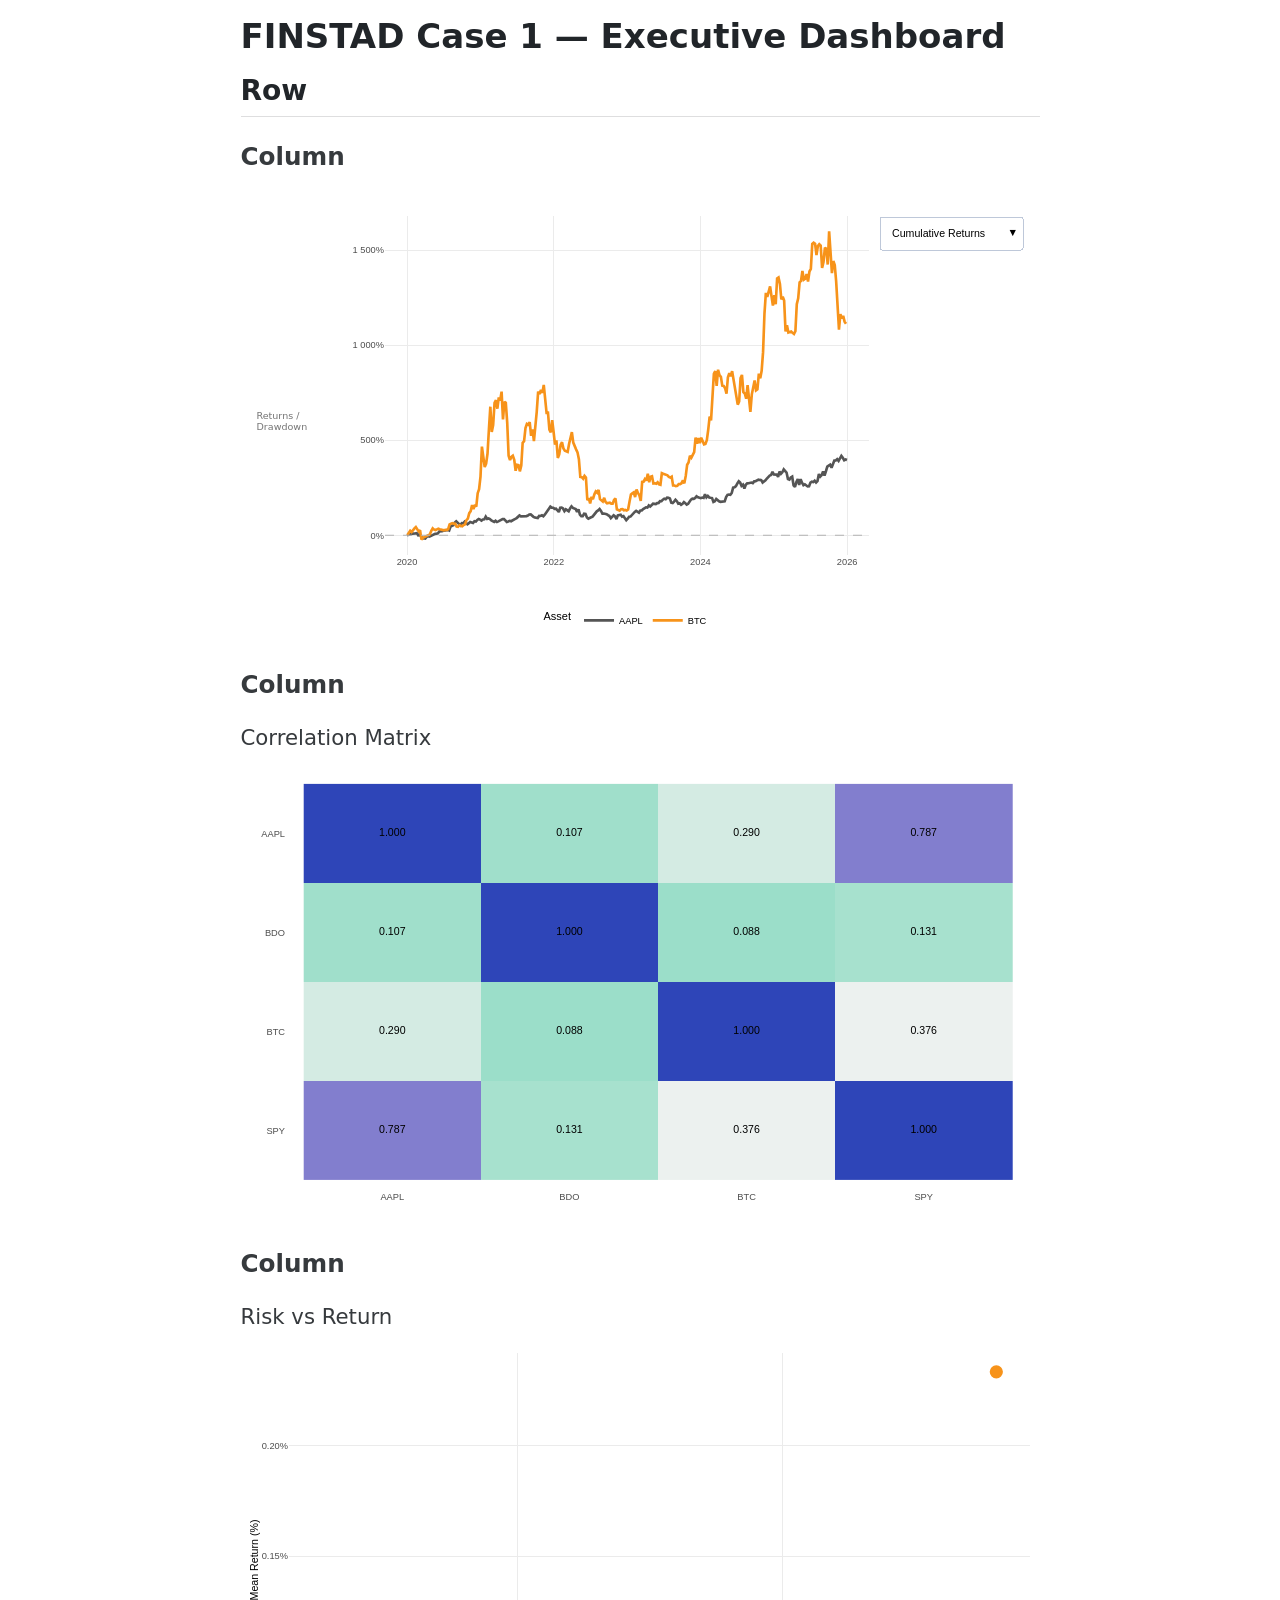
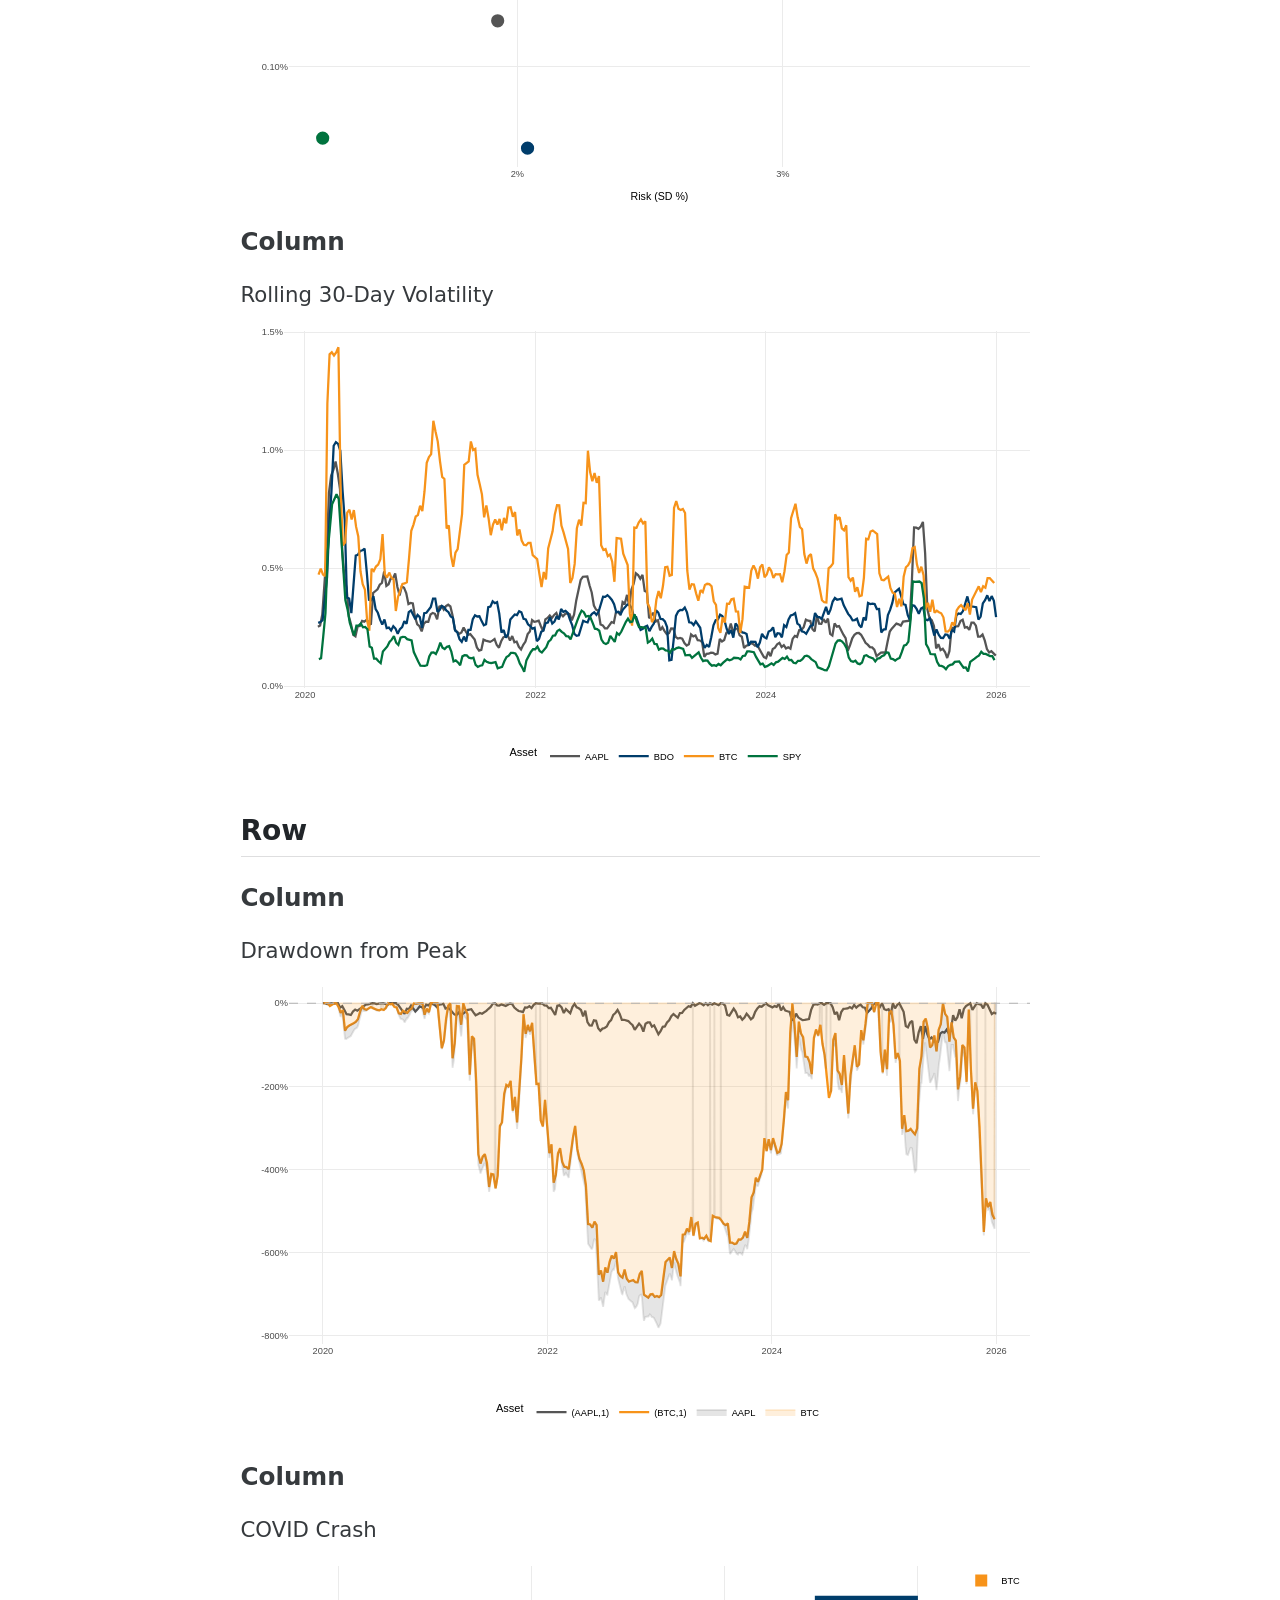
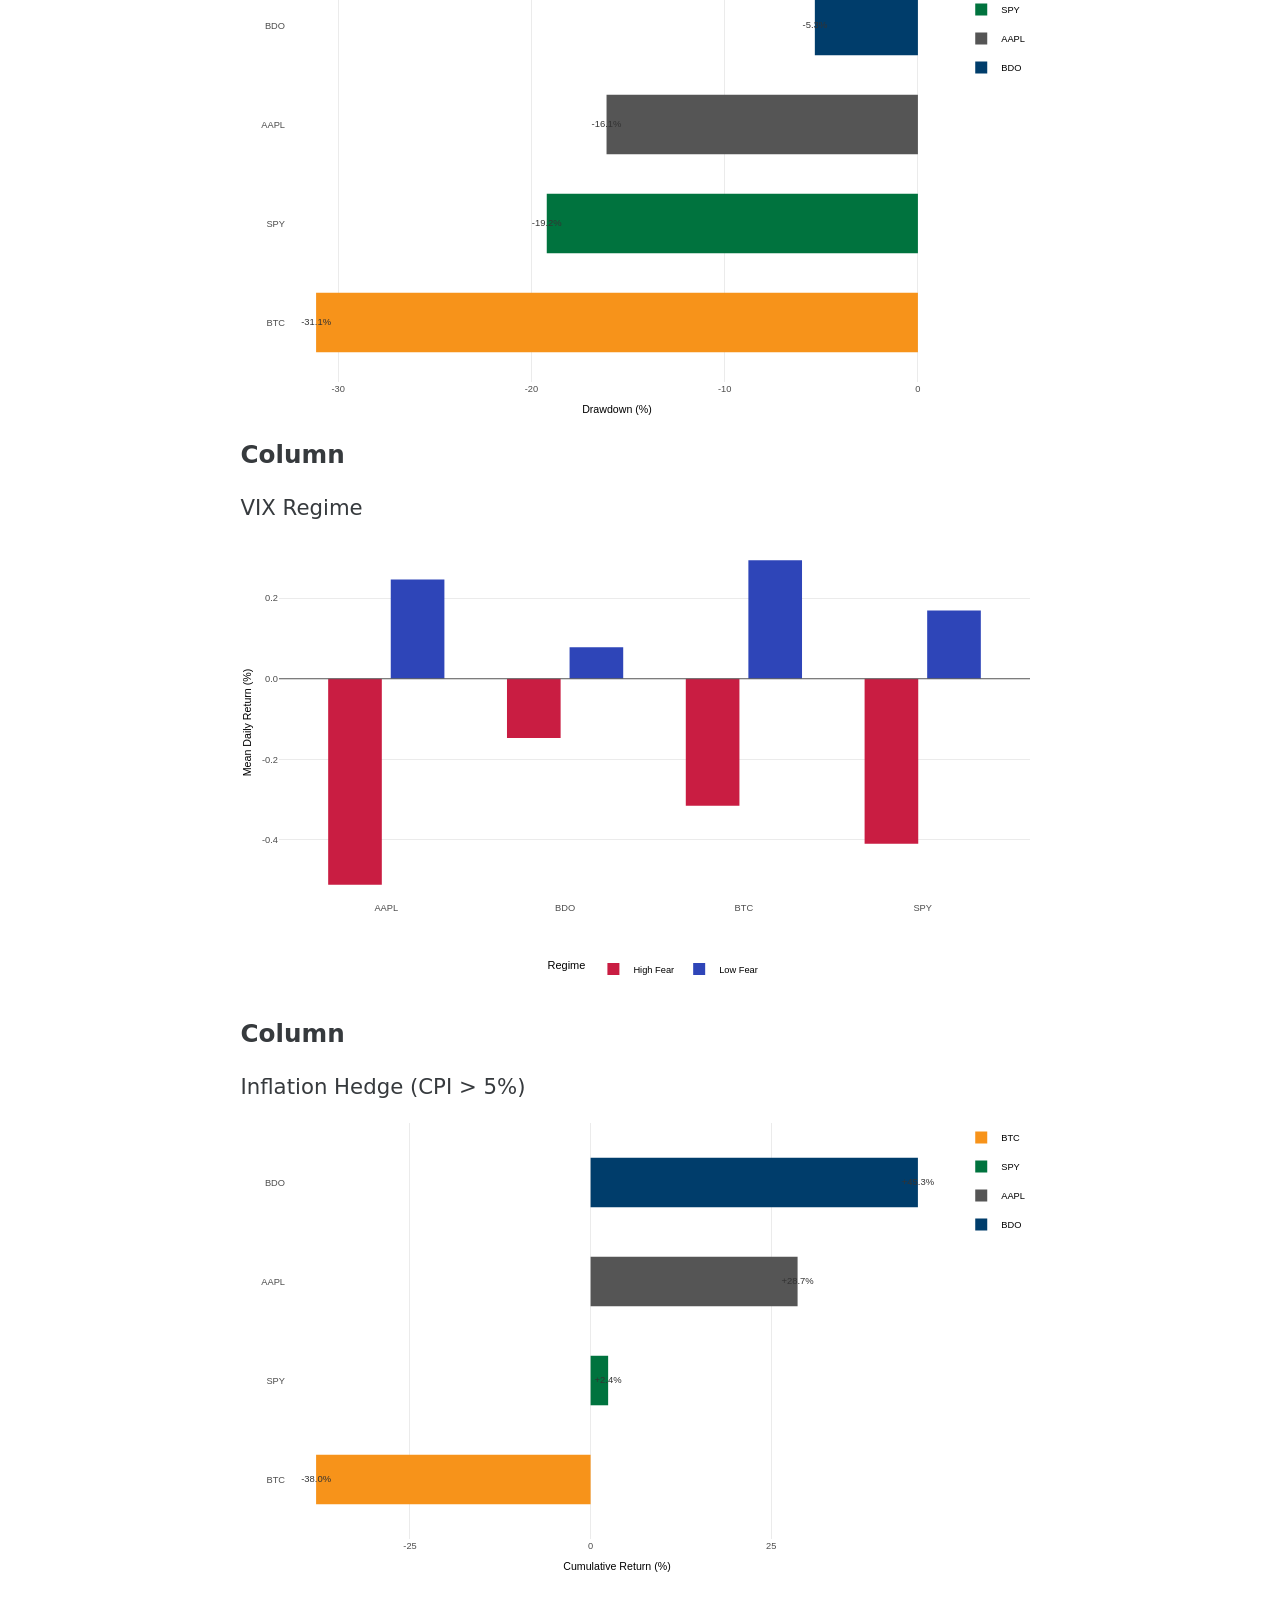
==== edashboard.html @ 89a628e8 "feat: add executive dashboard with interactive Plotly charts - One-page tile layout with 6 interacti" ====
<!DOCTYPE html>
<html xmlns="http://www.w3.org/1999/xhtml" lang="en" xml:lang="en"><head>

<meta charset="utf-8">
<meta name="generator" content="quarto-1.8.27">

<meta name="viewport" content="width=device-width, initial-scale=1.0, user-scalable=yes">


<title>FINSTAD Case 1 — Executive Dashboard</title>
<style>
code{white-space: pre-wrap;}
span.smallcaps{font-variant: small-caps;}
div.columns{display: flex; gap: min(4vw, 1.5em);}
div.column{flex: auto; overflow-x: auto;}
div.hanging-indent{margin-left: 1.5em; text-indent: -1.5em;}
ul.task-list{list-style: none;}
ul.task-list li input[type="checkbox"] {
  width: 0.8em;
  margin: 0 0.8em 0.2em -1em; /* quarto-specific, see https://github.com/quarto-dev/quarto-cli/issues/4556 */ 
  vertical-align: middle;
}
</style>


<script src="edashboard_files/libs/clipboard/clipboard.min.js"></script>
<script src="edashboard_files/libs/quarto-html/quarto.js" type="module"></script>
<script src="edashboard_files/libs/quarto-html/tabsets/tabsets.js" type="module"></script>
<script src="edashboard_files/libs/quarto-html/axe/axe-check.js" type="module"></script>
<script src="edashboard_files/libs/quarto-html/popper.min.js"></script>
<script src="edashboard_files/libs/quarto-html/tippy.umd.min.js"></script>
<script src="edashboard_files/libs/quarto-html/anchor.min.js"></script>
<link href="edashboard_files/libs/quarto-html/tippy.css" rel="stylesheet">
<link href="edashboard_files/libs/quarto-html/quarto-syntax-highlighting-ed96de9b727972fe78a7b5d16c58bf87.css" rel="stylesheet" id="quarto-text-highlighting-styles">
<script src="edashboard_files/libs/bootstrap/bootstrap.min.js"></script>
<link href="edashboard_files/libs/bootstrap/bootstrap-icons.css" rel="stylesheet">
<link href="edashboard_files/libs/bootstrap/bootstrap-d6a003b94517c951b2d65075d42fb01b.min.css" rel="stylesheet" append-hash="true" id="quarto-bootstrap" data-mode="light">
<link href="edashboard_files/libs/htmltools-fill-0.5.9/fill.css" rel="stylesheet">
<script src="edashboard_files/libs/htmlwidgets-1.6.4/htmlwidgets.js"></script>
<script src="edashboard_files/libs/plotly-binding-4.12.0/plotly.js"></script>
<script src="edashboard_files/libs/typedarray-0.1/typedarray.min.js"></script>
<script src="edashboard_files/libs/jquery-3.5.1/jquery.min.js"></script>
<link href="edashboard_files/libs/crosstalk-1.2.2/css/crosstalk.min.css" rel="stylesheet">
<script src="edashboard_files/libs/crosstalk-1.2.2/js/crosstalk.min.js"></script>
<link href="edashboard_files/libs/plotly-htmlwidgets-css-2.25.2/plotly-htmlwidgets.css" rel="stylesheet">
<script src="edashboard_files/libs/plotly-main-2.25.2/plotly-latest.min.js"></script>


</head>

<body class="fullcontent quarto-light">

<div id="quarto-content" class="page-columns page-rows-contents page-layout-article">

<main class="content" id="quarto-document-content">

<header id="title-block-header" class="quarto-title-block default">
<div class="quarto-title">
<h1 class="title">FINSTAD Case 1 — Executive Dashboard</h1>
</div>



<div class="quarto-title-meta">

    
  
    
  </div>
  


</header>


<section id="row" class="level2" height="50%">
<h2 height="50%" class="anchored" data-anchor-id="row">Row</h2>
<section id="column" class="level3">
<h3 class="anchored" data-anchor-id="column">Column</h3>
<section id="returns-drawdown" class="level4" style="display:flex; align-items:center; padding:0 8px; font-size:0.75em; color:#666">
<h4 style="display:flex; align-items:center; padding:0 8px; font-size:0.75em; color:#666" class="anchored" data-anchor-id="returns-drawdown">Returns / Drawdown</h4>
<div class="cell">
<div class="cell-output-display">
<div class="plotly html-widget html-fill-item" id="htmlwidget-d346b88b48faad40036d" style="width:100%;height:464px;"></div>
<script type="application/json" data-for="htmlwidget-d346b88b48faad40036d">{"x":{"data":[{"x":[18262,18269,18276,18283,18290,18297,18304,18311,18318,18325,18332,18339,18346,18353,18360,18367,18374,18381,18388,18395,18402,18409,18416,18423,18430,18437,18444,18451,18458,18465,18472,18479,18486,18493,18500,18507,18514,18521,18528,18535,18542,18549,18556,18563,18570,18577,18584,18591,18598,18605,18612,18619,18626,18633,18640,18647,18654,18661,18668,18675,18682,18689,18696,18703,18710,18717,18724,18731,18738,18745,18752,18759,18766,18773,18780,18787,18794,18801,18808,18815,18822,18829,18836,18843,18850,18857,18864,18871,18878,18885,18892,18899,18906,18913,18920,18927,18934,18941,18948,18955,18962,18969,18976,18983,18990,18997,19004,19011,19018,19025,19032,19039,19046,19053,19060,19067,19074,19081,19088,19095,19102,19109,19116,19123,19130,19137,19144,19151,19158,19165,19172,19179,19186,19193,19200,19207,19214,19221,19228,19235,19242,19249,19256,19263,19270,19277,19284,19291,19298,19305,19312,19319,19326,19333,19340,19347,19354,19361,19368,19375,19382,19389,19396,19403,19410,19417,19424,19431,19438,19445,19452,19459,19466,19473,19480,19487,19494,19501,19508,19515,19522,19529,19536,19543,19550,19557,19564,19571,19578,19585,19592,19599,19606,19613,19620,19627,19634,19641,19648,19655,19662,19669,19676,19683,19690,19697,19704,19711,19718,19725,19732,19739,19746,19753,19760,19767,19774,19781,19788,19795,19802,19809,19816,19823,19830,19837,19844,19851,19858,19865,19872,19879,19886,19893,19900,19907,19914,19921,19928,19935,19942,19949,19956,19963,19970,19977,19984,19991,19998,20005,20012,20019,20026,20033,20040,20047,20054,20061,20068,20075,20082,20089,20096,20103,20110,20117,20124,20131,20138,20145,20152,20159,20166,20173,20180,20187,20194,20201,20208,20215,20222,20229,20236,20243,20250,20257,20264,20271,20278,20285,20292,20299,20306,20313,20320,20327,20334,20341,20348,20355,20362,20369,20376,20383,20390,20397,20404,20411,20418,20425,20432,20439,20446,20453],"y":[0,0.0095396101202818162,0.036637633070648157,0.065005413424450875,0.087277125115459819,0.077672449448712211,0.099526566545515172,0.10760857551893532,0.0016966956018020785,0.036149957743519812,-0.057285020657271257,-0.15568240307024361,-0.1596523262799886,-0.17539023614719318,-0.089327972278786416,-0.04526162689389146,-0.073211293802473709,-0.034137381358136931,0.0091081231621075176,0.035528206309524135,0.074463065684663876,0.077970514765799193,0.10176986379309616,0.19570729436554424,0.19136741307233085,0.22020662424658477,0.23392624897996783,0.25874386167909003,0.29024313933566792,0.28424327692489126,0.25478940690835095,0.45319394799199064,0.49478390333942057,0.5303739962760734,0.67341617056936376,0.73791469148521394,0.66380930290642692,0.59012214221531645,0.51906666583460259,0.64231721437151945,0.63193668181384344,0.71863605937302721,0.65737629681434573,0.57696372066333201,0.63018222560691206,0.69743638020594201,0.67667531509058954,0.64831160641186858,0.74012698632411178,0.72179301188838663,0.8070605437878704,0.85158591027463149,0.8253845920127183,0.77200885196536739,0.83207939023620403,0.83810073581146449,0.97765254161708937,0.86460698229405164,0.88767458058430426,0.85404091923981884,0.77627954232542518,0.72968096439919661,0.70011999152724558,0.76783355007629717,0.70172181764346053,0.73084592884735344,0.77067480907454677,0.8278667802498616,0.84821118790675243,0.84934933658685874,0.77337791218979857,0.70252815685321446,0.72913238225068655,0.75915105368847624,0.73883520779473177,0.76764937612734352,0.80958682904708534,0.85894179064650888,0.90430270911071919,0.98110281141956635,1.0438030565155869,0.99249007566346248,0.98672615178692191,1.0137181855502315,1.0017685872695994,1.0086571792196111,1.0360709635104723,1.093007284729953,1.0962893251302237,1.0140547551178507,0.97113772362991213,0.93029732269784127,0.91908351769615426,0.90440866176802004,1.0172389219701818,1.0117012404878669,1.0474192860487963,1.0020102978938161,1.0774612080903538,1.1918143307001521,1.3031922409164221,1.4471685638789169,1.5062174431078241,1.455032216076471,1.4510416183719848,1.3901045056611339,1.3983505828398952,1.3150892831595287,1.2240584510914139,1.4490000533379765,1.4582598406375507,1.4062625734937924,1.272700558155528,1.3648037462612623,1.3136030763379174,1.2658834717917968,1.4167296381381975,1.5240624872692905,1.4396466518715934,1.4193404371711167,1.3776095196476574,1.2259770004960289,1.3603257363343966,1.0859638314709628,1.0050641062147783,1.0007068499173171,1.1287999620890958,1.1181398991701421,0.93867116865789724,0.87611552379668622,0.92984405639467704,0.94433921417467159,0.97930984310708302,1.0820013725117836,1.1329308202030339,1.260046280925609,1.3055636074725565,1.3778639950669471,1.2822498548509493,1.1418122497731704,1.1422511618846314,1.1334358893047018,1.1114676703356694,1.0582961849329151,1.0110015479167815,0.90032090330210224,0.97602030752023383,1.0514398618151923,0.992111678102646,0.85568484055610661,1.0472421129676062,1.0785853043629134,1.0774435381973753,0.97796716102483017,1.0097938928892174,0.90089794485097907,0.79378336098865532,0.86816534368143072,0.97356445079778298,0.98162723024455056,1.0791062982084423,1.1314230456936496,1.2265173046553657,1.2800264566416617,1.2457715446150104,1.1914074874490823,1.3054954384029309,1.3073330966733288,1.3802268747324318,1.4246369496003735,1.4696595772251131,1.4537203552609781,1.5690375863923531,1.5097449209928198,1.5663919818994598,1.6599218819128958,1.6502732067035235,1.6372008080327607,1.6915217449197621,1.7001444690453633,1.79330068504516,1.7920766906552021,1.8722592480265705,1.9210459480010882,1.8973592811554147,1.9786370595474314,1.9695029854043287,1.9402429851832022,1.7205607613007796,1.6993511315108627,1.7690177987040192,1.8688733550142107,1.7926827387493285,1.6598671882795197,1.6795034803745903,1.6021952437798244,1.6515178987272852,1.7452154814801411,1.6847604404630339,1.6123999310103332,1.6563110093961604,1.792528122276138,1.87447485306659,1.9248798233263775,1.9156928605082206,1.9611605408963859,2.0478916983491535,1.9997769269794854,1.9823416735923738,1.9506288043879332,1.9817238551833936,1.9621011465137221,2.1536276156859997,1.9899774305542075,2.071146610554444,1.9896494742713777,1.9721544405701903,1.9575003081004803,1.7569527423914066,1.7897187239809842,1.9127146448222634,1.8252838095254504,1.7893373045223786,1.7584498401751052,1.7621031961731695,1.7788754214370117,1.7835251472527296,2.004553185135642,2.1234533167090199,2.1428825281532724,2.1327525038549453,2.224579713365801,2.5076997716225953,2.5277921628537228,2.5878671304143452,2.7275329448278836,2.8368340445469897,2.7692268293711897,2.5989629582282041,2.6572679521513138,2.4554429731867025,2.6556068412133333,2.7328484998294194,2.7341773885798037,2.7432604973472272,2.7738267867056114,2.7405283150582092,2.8368377407460805,2.8436681964686241,2.8904568181680514,2.9285366088212341,2.9111189467287462,2.9000194561796122,2.7748513550639919,2.8197616014397191,2.8856754991622706,2.9862539596767315,3.0817604259313907,3.1402475716377838,3.1664484606103009,3.3368387579283469,3.1927717310409154,3.1730451120834804,3.190953654948169,3.0735531119921164,3.3561614682622398,3.2307002083497096,3.315684185867104,3.463493895578841,3.3813999114578408,3.2971069813335996,2.9551708778296115,2.9234694062828863,3.0381810894519621,3.0810605365151638,2.624595995342371,2.5412192927194805,2.8031699274908681,2.9500494264594126,2.6480681664935495,2.9521049919666065,2.7614980085723109,2.6384409997217873,2.6820009555868141,2.6085504860738209,2.5686357148000099,2.5784391693883921,2.7716563470939617,2.8130167466248861,2.795248897204067,2.8672268178169755,2.7751240881662,2.8510907096694962,3.218413800757034,3.0860614530305259,3.1671046029397703,3.3569708936878868,3.1435196282906457,3.3664983321433857,3.6098144526992115,3.6671623034025043,3.7147994956800003,3.5555813414909867,3.7219450745216269,3.9275178811960512,3.9355795598891659,4.0011723092558702,3.91139452380982,4.0759260571374787,4.1724002023688849,4.0746494616429221,3.9484488784668672,3.9841935523144212,3.9562489001284078],"text":["Date: 2020-01-01<br />CumRet:  0.000000000<br />Asset: AAPL","Date: 2020-01-08<br />CumRet:  0.009539610<br />Asset: AAPL","Date: 2020-01-15<br />CumRet:  0.036637633<br />Asset: AAPL","Date: 2020-01-22<br />CumRet:  0.065005413<br />Asset: AAPL","Date: 2020-01-29<br />CumRet:  0.087277125<br />Asset: AAPL","Date: 2020-02-05<br />CumRet:  0.077672449<br />Asset: AAPL","Date: 2020-02-12<br />CumRet:  0.099526567<br />Asset: AAPL","Date: 2020-02-19<br />CumRet:  0.107608576<br />Asset: AAPL","Date: 2020-02-26<br />CumRet:  0.001696696<br />Asset: AAPL","Date: 2020-03-04<br />CumRet:  0.036149958<br />Asset: AAPL","Date: 2020-03-11<br />CumRet: -0.057285021<br />Asset: AAPL","Date: 2020-03-18<br />CumRet: -0.155682403<br />Asset: AAPL","Date: 2020-03-25<br />CumRet: -0.159652326<br />Asset: AAPL","Date: 2020-04-01<br />CumRet: -0.175390236<br />Asset: AAPL","Date: 2020-04-08<br />CumRet: -0.089327972<br />Asset: AAPL","Date: 2020-04-15<br />CumRet: -0.045261627<br />Asset: AAPL","Date: 2020-04-22<br />CumRet: -0.073211294<br />Asset: AAPL","Date: 2020-04-29<br />CumRet: -0.034137381<br />Asset: AAPL","Date: 2020-05-06<br />CumRet:  0.009108123<br />Asset: AAPL","Date: 2020-05-13<br />CumRet:  0.035528206<br />Asset: AAPL","Date: 2020-05-20<br />CumRet:  0.074463066<br />Asset: AAPL","Date: 2020-05-27<br />CumRet:  0.077970515<br />Asset: AAPL","Date: 2020-06-03<br />CumRet:  0.101769864<br />Asset: AAPL","Date: 2020-06-10<br />CumRet:  0.195707294<br />Asset: AAPL","Date: 2020-06-17<br />CumRet:  0.191367413<br />Asset: AAPL","Date: 2020-06-24<br />CumRet:  0.220206624<br />Asset: AAPL","Date: 2020-07-01<br />CumRet:  0.233926249<br />Asset: AAPL","Date: 2020-07-08<br />CumRet:  0.258743862<br />Asset: AAPL","Date: 2020-07-15<br />CumRet:  0.290243139<br />Asset: AAPL","Date: 2020-07-22<br />CumRet:  0.284243277<br />Asset: AAPL","Date: 2020-07-29<br />CumRet:  0.254789407<br />Asset: AAPL","Date: 2020-08-05<br />CumRet:  0.453193948<br />Asset: AAPL","Date: 2020-08-12<br />CumRet:  0.494783903<br />Asset: AAPL","Date: 2020-08-19<br />CumRet:  0.530373996<br />Asset: AAPL","Date: 2020-08-26<br />CumRet:  0.673416171<br />Asset: AAPL","Date: 2020-09-02<br />CumRet:  0.737914691<br />Asset: AAPL","Date: 2020-09-09<br />CumRet:  0.663809303<br />Asset: AAPL","Date: 2020-09-16<br />CumRet:  0.590122142<br />Asset: AAPL","Date: 2020-09-23<br />CumRet:  0.519066666<br />Asset: AAPL","Date: 2020-09-30<br />CumRet:  0.642317214<br />Asset: AAPL","Date: 2020-10-07<br />CumRet:  0.631936682<br />Asset: AAPL","Date: 2020-10-14<br />CumRet:  0.718636059<br />Asset: AAPL","Date: 2020-10-21<br />CumRet:  0.657376297<br />Asset: AAPL","Date: 2020-10-28<br />CumRet:  0.576963721<br />Asset: AAPL","Date: 2020-11-04<br />CumRet:  0.630182226<br />Asset: AAPL","Date: 2020-11-11<br />CumRet:  0.697436380<br />Asset: AAPL","Date: 2020-11-18<br />CumRet:  0.676675315<br />Asset: AAPL","Date: 2020-11-25<br />CumRet:  0.648311606<br />Asset: AAPL","Date: 2020-12-02<br />CumRet:  0.740126986<br />Asset: AAPL","Date: 2020-12-09<br />CumRet:  0.721793012<br />Asset: AAPL","Date: 2020-12-16<br />CumRet:  0.807060544<br />Asset: AAPL","Date: 2020-12-23<br />CumRet:  0.851585910<br />Asset: AAPL","Date: 2020-12-30<br />CumRet:  0.825384592<br />Asset: AAPL","Date: 2021-01-06<br />CumRet:  0.772008852<br />Asset: AAPL","Date: 2021-01-13<br />CumRet:  0.832079390<br />Asset: AAPL","Date: 2021-01-20<br />CumRet:  0.838100736<br />Asset: AAPL","Date: 2021-01-27<br />CumRet:  0.977652542<br />Asset: AAPL","Date: 2021-02-03<br />CumRet:  0.864606982<br />Asset: AAPL","Date: 2021-02-10<br />CumRet:  0.887674581<br />Asset: AAPL","Date: 2021-02-17<br />CumRet:  0.854040919<br />Asset: AAPL","Date: 2021-02-24<br />CumRet:  0.776279542<br />Asset: AAPL","Date: 2021-03-03<br />CumRet:  0.729680964<br />Asset: AAPL","Date: 2021-03-10<br />CumRet:  0.700119992<br />Asset: AAPL","Date: 2021-03-17<br />CumRet:  0.767833550<br />Asset: AAPL","Date: 2021-03-24<br />CumRet:  0.701721818<br />Asset: AAPL","Date: 2021-03-31<br />CumRet:  0.730845929<br />Asset: AAPL","Date: 2021-04-07<br />CumRet:  0.770674809<br />Asset: AAPL","Date: 2021-04-14<br />CumRet:  0.827866780<br />Asset: AAPL","Date: 2021-04-21<br />CumRet:  0.848211188<br />Asset: AAPL","Date: 2021-04-28<br />CumRet:  0.849349337<br />Asset: AAPL","Date: 2021-05-05<br />CumRet:  0.773377912<br />Asset: AAPL","Date: 2021-05-12<br />CumRet:  0.702528157<br />Asset: AAPL","Date: 2021-05-19<br />CumRet:  0.729132382<br />Asset: AAPL","Date: 2021-05-26<br />CumRet:  0.759151054<br />Asset: AAPL","Date: 2021-06-02<br />CumRet:  0.738835208<br />Asset: AAPL","Date: 2021-06-09<br />CumRet:  0.767649376<br />Asset: AAPL","Date: 2021-06-16<br />CumRet:  0.809586829<br />Asset: AAPL","Date: 2021-06-23<br />CumRet:  0.858941791<br />Asset: AAPL","Date: 2021-06-30<br />CumRet:  0.904302709<br />Asset: AAPL","Date: 2021-07-07<br />CumRet:  0.981102811<br />Asset: AAPL","Date: 2021-07-14<br />CumRet:  1.043803057<br />Asset: AAPL","Date: 2021-07-21<br />CumRet:  0.992490076<br />Asset: AAPL","Date: 2021-07-28<br />CumRet:  0.986726152<br />Asset: AAPL","Date: 2021-08-04<br />CumRet:  1.013718186<br />Asset: AAPL","Date: 2021-08-11<br />CumRet:  1.001768587<br />Asset: AAPL","Date: 2021-08-18<br />CumRet:  1.008657179<br />Asset: AAPL","Date: 2021-08-25<br />CumRet:  1.036070964<br />Asset: AAPL","Date: 2021-09-01<br />CumRet:  1.093007285<br />Asset: AAPL","Date: 2021-09-08<br />CumRet:  1.096289325<br />Asset: AAPL","Date: 2021-09-15<br />CumRet:  1.014054755<br />Asset: AAPL","Date: 2021-09-22<br />CumRet:  0.971137724<br />Asset: AAPL","Date: 2021-09-29<br />CumRet:  0.930297323<br />Asset: AAPL","Date: 2021-10-06<br />CumRet:  0.919083518<br />Asset: AAPL","Date: 2021-10-13<br />CumRet:  0.904408662<br />Asset: AAPL","Date: 2021-10-20<br />CumRet:  1.017238922<br />Asset: AAPL","Date: 2021-10-27<br />CumRet:  1.011701240<br />Asset: AAPL","Date: 2021-11-03<br />CumRet:  1.047419286<br />Asset: AAPL","Date: 2021-11-10<br />CumRet:  1.002010298<br />Asset: AAPL","Date: 2021-11-17<br />CumRet:  1.077461208<br />Asset: AAPL","Date: 2021-11-24<br />CumRet:  1.191814331<br />Asset: AAPL","Date: 2021-12-01<br />CumRet:  1.303192241<br />Asset: AAPL","Date: 2021-12-08<br />CumRet:  1.447168564<br />Asset: AAPL","Date: 2021-12-15<br />CumRet:  1.506217443<br />Asset: AAPL","Date: 2021-12-22<br />CumRet:  1.455032216<br />Asset: AAPL","Date: 2021-12-29<br />CumRet:  1.451041618<br />Asset: AAPL","Date: 2022-01-05<br />CumRet:  1.390104506<br />Asset: AAPL","Date: 2022-01-12<br />CumRet:  1.398350583<br />Asset: AAPL","Date: 2022-01-19<br />CumRet:  1.315089283<br />Asset: AAPL","Date: 2022-01-26<br />CumRet:  1.224058451<br />Asset: AAPL","Date: 2022-02-02<br />CumRet:  1.449000053<br />Asset: AAPL","Date: 2022-02-09<br />CumRet:  1.458259841<br />Asset: AAPL","Date: 2022-02-16<br />CumRet:  1.406262573<br />Asset: AAPL","Date: 2022-02-23<br />CumRet:  1.272700558<br />Asset: AAPL","Date: 2022-03-02<br />CumRet:  1.364803746<br />Asset: AAPL","Date: 2022-03-09<br />CumRet:  1.313603076<br />Asset: AAPL","Date: 2022-03-16<br />CumRet:  1.265883472<br />Asset: AAPL","Date: 2022-03-23<br />CumRet:  1.416729638<br />Asset: AAPL","Date: 2022-03-30<br />CumRet:  1.524062487<br />Asset: AAPL","Date: 2022-04-06<br />CumRet:  1.439646652<br />Asset: AAPL","Date: 2022-04-13<br />CumRet:  1.419340437<br />Asset: AAPL","Date: 2022-04-20<br />CumRet:  1.377609520<br />Asset: AAPL","Date: 2022-04-27<br />CumRet:  1.225977000<br />Asset: AAPL","Date: 2022-05-04<br />CumRet:  1.360325736<br />Asset: AAPL","Date: 2022-05-11<br />CumRet:  1.085963831<br />Asset: AAPL","Date: 2022-05-18<br />CumRet:  1.005064106<br />Asset: AAPL","Date: 2022-05-25<br />CumRet:  1.000706850<br />Asset: AAPL","Date: 2022-06-01<br />CumRet:  1.128799962<br />Asset: AAPL","Date: 2022-06-08<br />CumRet:  1.118139899<br />Asset: AAPL","Date: 2022-06-15<br />CumRet:  0.938671169<br />Asset: AAPL","Date: 2022-06-22<br />CumRet:  0.876115524<br />Asset: AAPL","Date: 2022-06-29<br />CumRet:  0.929844056<br />Asset: AAPL","Date: 2022-07-06<br />CumRet:  0.944339214<br />Asset: AAPL","Date: 2022-07-13<br />CumRet:  0.979309843<br />Asset: AAPL","Date: 2022-07-20<br />CumRet:  1.082001373<br />Asset: AAPL","Date: 2022-07-27<br />CumRet:  1.132930820<br />Asset: AAPL","Date: 2022-08-03<br />CumRet:  1.260046281<br />Asset: AAPL","Date: 2022-08-10<br />CumRet:  1.305563607<br />Asset: AAPL","Date: 2022-08-17<br />CumRet:  1.377863995<br />Asset: AAPL","Date: 2022-08-24<br />CumRet:  1.282249855<br />Asset: AAPL","Date: 2022-08-31<br />CumRet:  1.141812250<br />Asset: AAPL","Date: 2022-09-07<br />CumRet:  1.142251162<br />Asset: AAPL","Date: 2022-09-14<br />CumRet:  1.133435889<br />Asset: AAPL","Date: 2022-09-21<br />CumRet:  1.111467670<br />Asset: AAPL","Date: 2022-09-28<br />CumRet:  1.058296185<br />Asset: AAPL","Date: 2022-10-05<br />CumRet:  1.011001548<br />Asset: AAPL","Date: 2022-10-12<br />CumRet:  0.900320903<br />Asset: AAPL","Date: 2022-10-19<br />CumRet:  0.976020308<br />Asset: AAPL","Date: 2022-10-26<br />CumRet:  1.051439862<br />Asset: AAPL","Date: 2022-11-02<br />CumRet:  0.992111678<br />Asset: AAPL","Date: 2022-11-09<br />CumRet:  0.855684841<br />Asset: AAPL","Date: 2022-11-16<br />CumRet:  1.047242113<br />Asset: AAPL","Date: 2022-11-23<br />CumRet:  1.078585304<br />Asset: AAPL","Date: 2022-11-30<br />CumRet:  1.077443538<br />Asset: AAPL","Date: 2022-12-07<br />CumRet:  0.977967161<br />Asset: AAPL","Date: 2022-12-14<br />CumRet:  1.009793893<br />Asset: AAPL","Date: 2022-12-21<br />CumRet:  0.900897945<br />Asset: AAPL","Date: 2022-12-28<br />CumRet:  0.793783361<br />Asset: AAPL","Date: 2023-01-04<br />CumRet:  0.868165344<br />Asset: AAPL","Date: 2023-01-11<br />CumRet:  0.973564451<br />Asset: AAPL","Date: 2023-01-18<br />CumRet:  0.981627230<br />Asset: AAPL","Date: 2023-01-25<br />CumRet:  1.079106298<br />Asset: AAPL","Date: 2023-02-01<br />CumRet:  1.131423046<br />Asset: AAPL","Date: 2023-02-08<br />CumRet:  1.226517305<br />Asset: AAPL","Date: 2023-02-15<br />CumRet:  1.280026457<br />Asset: AAPL","Date: 2023-02-22<br />CumRet:  1.245771545<br />Asset: AAPL","Date: 2023-03-01<br />CumRet:  1.191407487<br />Asset: AAPL","Date: 2023-03-08<br />CumRet:  1.305495438<br />Asset: AAPL","Date: 2023-03-15<br />CumRet:  1.307333097<br />Asset: AAPL","Date: 2023-03-22<br />CumRet:  1.380226875<br />Asset: AAPL","Date: 2023-03-29<br />CumRet:  1.424636950<br />Asset: AAPL","Date: 2023-04-05<br />CumRet:  1.469659577<br />Asset: AAPL","Date: 2023-04-12<br />CumRet:  1.453720355<br />Asset: AAPL","Date: 2023-04-19<br />CumRet:  1.569037586<br />Asset: AAPL","Date: 2023-04-26<br />CumRet:  1.509744921<br />Asset: AAPL","Date: 2023-05-03<br />CumRet:  1.566391982<br />Asset: AAPL","Date: 2023-05-10<br />CumRet:  1.659921882<br />Asset: AAPL","Date: 2023-05-17<br />CumRet:  1.650273207<br />Asset: AAPL","Date: 2023-05-24<br />CumRet:  1.637200808<br />Asset: AAPL","Date: 2023-05-31<br />CumRet:  1.691521745<br />Asset: AAPL","Date: 2023-06-07<br />CumRet:  1.700144469<br />Asset: AAPL","Date: 2023-06-14<br />CumRet:  1.793300685<br />Asset: AAPL","Date: 2023-06-21<br />CumRet:  1.792076691<br />Asset: AAPL","Date: 2023-06-28<br />CumRet:  1.872259248<br />Asset: AAPL","Date: 2023-07-05<br />CumRet:  1.921045948<br />Asset: AAPL","Date: 2023-07-12<br />CumRet:  1.897359281<br />Asset: AAPL","Date: 2023-07-19<br />CumRet:  1.978637060<br />Asset: AAPL","Date: 2023-07-26<br />CumRet:  1.969502985<br />Asset: AAPL","Date: 2023-08-02<br />CumRet:  1.940242985<br />Asset: AAPL","Date: 2023-08-09<br />CumRet:  1.720560761<br />Asset: AAPL","Date: 2023-08-16<br />CumRet:  1.699351132<br />Asset: AAPL","Date: 2023-08-23<br />CumRet:  1.769017799<br />Asset: AAPL","Date: 2023-08-30<br />CumRet:  1.868873355<br />Asset: AAPL","Date: 2023-09-06<br />CumRet:  1.792682739<br />Asset: AAPL","Date: 2023-09-13<br />CumRet:  1.659867188<br />Asset: AAPL","Date: 2023-09-20<br />CumRet:  1.679503480<br />Asset: AAPL","Date: 2023-09-27<br />CumRet:  1.602195244<br />Asset: AAPL","Date: 2023-10-04<br />CumRet:  1.651517899<br />Asset: AAPL","Date: 2023-10-11<br />CumRet:  1.745215481<br />Asset: AAPL","Date: 2023-10-18<br />CumRet:  1.684760440<br />Asset: AAPL","Date: 2023-10-25<br />CumRet:  1.612399931<br />Asset: AAPL","Date: 2023-11-01<br />CumRet:  1.656311009<br />Asset: AAPL","Date: 2023-11-08<br />CumRet:  1.792528122<br />Asset: AAPL","Date: 2023-11-15<br />CumRet:  1.874474853<br />Asset: AAPL","Date: 2023-11-22<br />CumRet:  1.924879823<br />Asset: AAPL","Date: 2023-11-29<br />CumRet:  1.915692861<br />Asset: AAPL","Date: 2023-12-06<br />CumRet:  1.961160541<br />Asset: AAPL","Date: 2023-12-13<br />CumRet:  2.047891698<br />Asset: AAPL","Date: 2023-12-20<br />CumRet:  1.999776927<br />Asset: AAPL","Date: 2023-12-27<br />CumRet:  1.982341674<br />Asset: AAPL","Date: 2024-01-03<br />CumRet:  1.950628804<br />Asset: AAPL","Date: 2024-01-10<br />CumRet:  1.981723855<br />Asset: AAPL","Date: 2024-01-17<br />CumRet:  1.962101147<br />Asset: AAPL","Date: 2024-01-24<br />CumRet:  2.153627616<br />Asset: AAPL","Date: 2024-01-31<br />CumRet:  1.989977431<br />Asset: AAPL","Date: 2024-02-07<br />CumRet:  2.071146611<br />Asset: AAPL","Date: 2024-02-14<br />CumRet:  1.989649474<br />Asset: AAPL","Date: 2024-02-21<br />CumRet:  1.972154441<br />Asset: AAPL","Date: 2024-02-28<br />CumRet:  1.957500308<br />Asset: AAPL","Date: 2024-03-06<br />CumRet:  1.756952742<br />Asset: AAPL","Date: 2024-03-13<br />CumRet:  1.789718724<br />Asset: AAPL","Date: 2024-03-20<br />CumRet:  1.912714645<br />Asset: AAPL","Date: 2024-03-27<br />CumRet:  1.825283810<br />Asset: AAPL","Date: 2024-04-03<br />CumRet:  1.789337305<br />Asset: AAPL","Date: 2024-04-10<br />CumRet:  1.758449840<br />Asset: AAPL","Date: 2024-04-17<br />CumRet:  1.762103196<br />Asset: AAPL","Date: 2024-04-24<br />CumRet:  1.778875421<br />Asset: AAPL","Date: 2024-05-01<br />CumRet:  1.783525147<br />Asset: AAPL","Date: 2024-05-08<br />CumRet:  2.004553185<br />Asset: AAPL","Date: 2024-05-15<br />CumRet:  2.123453317<br />Asset: AAPL","Date: 2024-05-22<br />CumRet:  2.142882528<br />Asset: AAPL","Date: 2024-05-29<br />CumRet:  2.132752504<br />Asset: AAPL","Date: 2024-06-05<br />CumRet:  2.224579713<br />Asset: AAPL","Date: 2024-06-12<br />CumRet:  2.507699772<br />Asset: AAPL","Date: 2024-06-19<br />CumRet:  2.527792163<br />Asset: AAPL","Date: 2024-06-26<br />CumRet:  2.587867130<br />Asset: AAPL","Date: 2024-07-03<br />CumRet:  2.727532945<br />Asset: AAPL","Date: 2024-07-10<br />CumRet:  2.836834045<br />Asset: AAPL","Date: 2024-07-17<br />CumRet:  2.769226829<br />Asset: AAPL","Date: 2024-07-24<br />CumRet:  2.598962958<br />Asset: AAPL","Date: 2024-07-31<br />CumRet:  2.657267952<br />Asset: AAPL","Date: 2024-08-07<br />CumRet:  2.455442973<br />Asset: AAPL","Date: 2024-08-14<br />CumRet:  2.655606841<br />Asset: AAPL","Date: 2024-08-21<br />CumRet:  2.732848500<br />Asset: AAPL","Date: 2024-08-28<br />CumRet:  2.734177389<br />Asset: AAPL","Date: 2024-09-04<br />CumRet:  2.743260497<br />Asset: AAPL","Date: 2024-09-11<br />CumRet:  2.773826787<br />Asset: AAPL","Date: 2024-09-18<br />CumRet:  2.740528315<br />Asset: AAPL","Date: 2024-09-25<br />CumRet:  2.836837741<br />Asset: AAPL","Date: 2024-10-02<br />CumRet:  2.843668196<br />Asset: AAPL","Date: 2024-10-09<br />CumRet:  2.890456818<br />Asset: AAPL","Date: 2024-10-16<br />CumRet:  2.928536609<br />Asset: AAPL","Date: 2024-10-23<br />CumRet:  2.911118947<br />Asset: AAPL","Date: 2024-10-30<br />CumRet:  2.900019456<br />Asset: AAPL","Date: 2024-11-06<br />CumRet:  2.774851355<br />Asset: AAPL","Date: 2024-11-13<br />CumRet:  2.819761601<br />Asset: AAPL","Date: 2024-11-20<br />CumRet:  2.885675499<br />Asset: AAPL","Date: 2024-11-27<br />CumRet:  2.986253960<br />Asset: AAPL","Date: 2024-12-04<br />CumRet:  3.081760426<br />Asset: AAPL","Date: 2024-12-11<br />CumRet:  3.140247572<br />Asset: AAPL","Date: 2024-12-18<br />CumRet:  3.166448461<br />Asset: AAPL","Date: 2024-12-25<br />CumRet:  3.336838758<br />Asset: AAPL","Date: 2025-01-01<br />CumRet:  3.192771731<br />Asset: AAPL","Date: 2025-01-08<br />CumRet:  3.173045112<br />Asset: AAPL","Date: 2025-01-15<br />CumRet:  3.190953655<br />Asset: AAPL","Date: 2025-01-22<br />CumRet:  3.073553112<br />Asset: AAPL","Date: 2025-01-29<br />CumRet:  3.356161468<br />Asset: AAPL","Date: 2025-02-05<br />CumRet:  3.230700208<br />Asset: AAPL","Date: 2025-02-12<br />CumRet:  3.315684186<br />Asset: AAPL","Date: 2025-02-19<br />CumRet:  3.463493896<br />Asset: AAPL","Date: 2025-02-26<br />CumRet:  3.381399911<br />Asset: AAPL","Date: 2025-03-05<br />CumRet:  3.297106981<br />Asset: AAPL","Date: 2025-03-12<br />CumRet:  2.955170878<br />Asset: AAPL","Date: 2025-03-19<br />CumRet:  2.923469406<br />Asset: AAPL","Date: 2025-03-26<br />CumRet:  3.038181089<br />Asset: AAPL","Date: 2025-04-02<br />CumRet:  3.081060537<br />Asset: AAPL","Date: 2025-04-09<br />CumRet:  2.624595995<br />Asset: AAPL","Date: 2025-04-16<br />CumRet:  2.541219293<br />Asset: AAPL","Date: 2025-04-23<br />CumRet:  2.803169927<br />Asset: AAPL","Date: 2025-04-30<br />CumRet:  2.950049426<br />Asset: AAPL","Date: 2025-05-07<br />CumRet:  2.648068166<br />Asset: AAPL","Date: 2025-05-14<br />CumRet:  2.952104992<br />Asset: AAPL","Date: 2025-05-21<br />CumRet:  2.761498009<br />Asset: AAPL","Date: 2025-05-28<br />CumRet:  2.638441000<br />Asset: AAPL","Date: 2025-06-04<br />CumRet:  2.682000956<br />Asset: AAPL","Date: 2025-06-11<br />CumRet:  2.608550486<br />Asset: AAPL","Date: 2025-06-18<br />CumRet:  2.568635715<br />Asset: AAPL","Date: 2025-06-25<br />CumRet:  2.578439169<br />Asset: AAPL","Date: 2025-07-02<br />CumRet:  2.771656347<br />Asset: AAPL","Date: 2025-07-09<br />CumRet:  2.813016747<br />Asset: AAPL","Date: 2025-07-16<br />CumRet:  2.795248897<br />Asset: AAPL","Date: 2025-07-23<br />CumRet:  2.867226818<br />Asset: AAPL","Date: 2025-07-30<br />CumRet:  2.775124088<br />Asset: AAPL","Date: 2025-08-06<br />CumRet:  2.851090710<br />Asset: AAPL","Date: 2025-08-13<br />CumRet:  3.218413801<br />Asset: AAPL","Date: 2025-08-20<br />CumRet:  3.086061453<br />Asset: AAPL","Date: 2025-08-27<br />CumRet:  3.167104603<br />Asset: AAPL","Date: 2025-09-03<br />CumRet:  3.356970894<br />Asset: AAPL","Date: 2025-09-10<br />CumRet:  3.143519628<br />Asset: AAPL","Date: 2025-09-17<br />CumRet:  3.366498332<br />Asset: AAPL","Date: 2025-09-24<br />CumRet:  3.609814453<br />Asset: AAPL","Date: 2025-10-01<br />CumRet:  3.667162303<br />Asset: AAPL","Date: 2025-10-08<br />CumRet:  3.714799496<br />Asset: AAPL","Date: 2025-10-15<br />CumRet:  3.555581341<br />Asset: AAPL","Date: 2025-10-22<br />CumRet:  3.721945075<br />Asset: AAPL","Date: 2025-10-29<br />CumRet:  3.927517881<br />Asset: AAPL","Date: 2025-11-05<br />CumRet:  3.935579560<br />Asset: AAPL","Date: 2025-11-12<br />CumRet:  4.001172309<br />Asset: AAPL","Date: 2025-11-19<br />CumRet:  3.911394524<br />Asset: AAPL","Date: 2025-11-26<br />CumRet:  4.075926057<br />Asset: AAPL","Date: 2025-12-03<br />CumRet:  4.172400202<br />Asset: AAPL","Date: 2025-12-10<br />CumRet:  4.074649462<br />Asset: AAPL","Date: 2025-12-17<br />CumRet:  3.948448878<br />Asset: AAPL","Date: 2025-12-24<br />CumRet:  3.984193552<br />Asset: AAPL","Date: 2025-12-31<br />CumRet:  3.956248900<br />Asset: AAPL"],"type":"scatter","mode":"lines","line":{"width":2.6456692913385824,"color":"rgba(85,85,85,1)","dash":"solid"},"hoveron":"points","name":"AAPL","legendgroup":"AAPL","showlegend":true,"xaxis":"x","yaxis":"y","hoverinfo":"text","frame":null},{"x":[18264,18271,18278,18285,18292,18299,18306,18313,18320,18327,18334,18341,18348,18355,18362,18369,18376,18383,18390,18397,18404,18411,18418,18425,18432,18439,18446,18453,18460,18467,18474,18481,18488,18495,18502,18509,18516,18523,18530,18537,18544,18551,18558,18565,18572,18579,18586,18593,18600,18607,18614,18621,18628,18635,18642,18649,18656,18663,18670,18677,18684,18691,18698,18705,18712,18719,18726,18733,18740,18747,18754,18761,18768,18775,18782,18789,18796,18803,18810,18817,18824,18831,18838,18845,18852,18859,18866,18873,18880,18887,18894,18901,18908,18915,18922,18929,18936,18943,18950,18957,18964,18971,18978,18985,18992,18999,19006,19013,19020,19027,19034,19041,19048,19055,19062,19069,19076,19083,19090,19097,19104,19111,19118,19125,19132,19139,19146,19153,19160,19167,19174,19181,19188,19195,19202,19209,19216,19223,19230,19237,19244,19251,19258,19265,19272,19279,19286,19293,19300,19307,19314,19321,19328,19335,19342,19349,19356,19363,19370,19377,19384,19391,19398,19405,19412,19419,19426,19433,19440,19447,19454,19461,19468,19475,19482,19489,19496,19503,19510,19517,19524,19531,19538,19545,19552,19559,19566,19573,19580,19587,19594,19601,19608,19615,19622,19629,19636,19643,19650,19657,19664,19671,19678,19685,19692,19699,19706,19713,19720,19727,19734,19741,19748,19755,19762,19769,19776,19783,19790,19797,19804,19811,19818,19825,19832,19839,19846,19853,19860,19867,19874,19881,19888,19895,19902,19909,19916,19923,19930,19937,19944,19951,19958,19965,19972,19979,19986,19993,20000,20007,20014,20021,20028,20035,20042,20049,20056,20063,20070,20077,20084,20091,20098,20105,20112,20119,20126,20133,20140,20147,20154,20161,20168,20175,20182,20189,20196,20203,20210,20217,20224,20231,20238,20245,20252,20259,20266,20273,20280,20287,20294,20301,20308,20315,20322,20329,20336,20343,20350,20357,20364,20371,20378,20385,20392,20399,20406,20413,20420,20427,20434,20441,20448],"y":[0.020098136571775393,0.13421627544905168,0.24011516394751764,0.17294869426694048,0.29865405955692648,0.36051509894905243,0.43220507293577803,0.34530712469288938,0.2044798942247199,0.26699091826998589,-0.22728074476019289,-0.13907866064273433,-0.10143788271665721,-0.064829024870245,-0.046482235836097341,-0.014442714547016622,0.048711349870907084,0.2311889858156142,0.36700522348778053,0.29555274389354858,0.27532822141699564,0.31095793571540864,0.34240302659520716,0.31675224334981134,0.28997232009799911,0.27259773033136847,0.26209520052998858,0.28869318363316543,0.27099637925215792,0.32453678177043188,0.57266703425058174,0.61127723373198295,0.63452668478661112,0.61003004095736801,0.60308714933119778,0.45993914032585459,0.44453811507228425,0.52004605446815955,0.48506493596679046,0.46885004104069861,0.53669427249634483,0.5724795386775603,0.79600481655294408,0.8814166887726278,1.1618767334660172,1.2663089899266287,1.5862319917446426,1.3761105640561295,1.5971289566774147,1.5081213360240131,2.213529680549212,2.4255843959239884,3.0796467305633115,4.6662009369223298,4.1145139628647724,3.5840250994073797,3.7660527459768343,4.2976957488503764,5.5977400533598534,6.7620570069873365,5.4359258184181769,5.7952978887998485,6.9626022718908027,7.1035100560125652,6.6577789135534289,7.2476260977171361,7.0893923337921194,7.5515744767137427,6.0961727292550014,7.0206689564274125,6.9659785810612771,5.9276892073381573,4.1810846132799622,3.957884327731148,4.1241026253546771,4.185210904742525,3.9703340337797561,3.3940323631247571,3.707812454428157,3.6940572236488833,3.3639997388950524,3.6639940445850572,4.8659101104557232,4.9465957053791758,5.6378043851742357,5.8525020937005623,5.8135432913389504,5.9478053990391855,5.233729203616023,5.5647783316227226,4.9498247958034298,5.6827505461676582,6.4953577484976037,7.5545132962138375,7.4292829197088395,7.6425681615850749,7.4894773317852223,7.9103368392690729,7.0719733006304022,6.4400701650099936,6.4440256271726932,5.5614145221571158,5.4168123808187838,6.0584722305167773,5.4312995387608876,4.7717942770795672,4.9859281100307324,4.0633971142347995,4.2476997070902458,4.7638750196175872,4.8898526007024792,4.5597270619999195,4.4462908514660002,4.4356508249110709,4.3880630596221968,4.8055795904818845,5.159400403046031,5.4278537867855796,4.8731474395743364,4.6322920153274092,4.5193585707004074,4.3623483889963639,4.0055651463784816,3.0670011958050925,3.0555625769947037,2.9759575121142907,3.125512314292572,3.0393212938027778,1.8431939801421304,1.9487720428823163,1.6762381999313858,2.0181398494757716,1.8938663948212291,2.1547838453814236,2.3061205499314554,2.2345500175690245,2.3892005327651944,1.8995912596508098,1.8138252291265307,1.7735136809269747,1.9695340526681986,1.7461268275610133,1.6801644961160611,1.698796000649982,1.7147761788957734,1.664612085547978,1.6627801843567562,1.8603977406089003,1.9370459308599637,1.3658177515253098,1.3190813550235605,1.2946458208625611,1.373368962121726,1.379547982894846,1.3120954088583994,1.3328546409320863,1.3058608338414199,1.3543846881393047,1.7651527672263247,2.1494464714027539,2.2053034858899125,2.2567731039683743,2.0070373338407257,2.411808332303262,2.2218864276815662,2.1058544451033776,1.8037171344565461,2.8087892369207927,2.8184223428057926,2.9552510565722723,2.8785000909700704,3.2340250299645659,2.7883702745907346,3.0749398972524213,3.1019003717967735,2.722827377686913,2.7346520984921154,2.7109248809403081,2.7845759197352256,2.6777437199399432,2.6565053325129795,3.2631590642998676,3.2328514465630631,3.2141046669731361,3.2129658049740444,3.1538935886235961,3.0720219105937714,3.0379727145331223,3.0829188755265431,2.6179090215925398,2.6176465277903098,2.5833487264883965,2.5979219935084807,2.6955641325135309,2.691519783560659,2.7376506388043547,2.8813805785141118,2.7307980228244544,3.1225346068217759,3.7095832459511291,3.8238194375966046,4.1823734717374661,4.0827522127949676,4.2388040837924574,4.3733106301656672,5.1341051669613256,4.8234402798822709,5.1106751646141566,4.8470008347025022,5.1335621242276099,4.9516886406848597,4.7801982453191965,4.8077614834094096,4.9978944941577641,5.5480676150701855,6.2443011762222138,6.0459378042462735,7.6721049641883265,8.4858996384807366,8.6391849081340926,7.8579519650230285,8.7071083043872335,8.4216719883002522,8.3325393705981696,7.8669531413841405,7.8546964863329407,7.7344937688970994,7.4432423123342701,8.3125412316653406,8.5172891751166766,8.3735856236727546,8.6306878865359913,8.1679904780025847,7.9020398129488445,7.3775994177915081,6.8695891902552146,7.0414018002352563,8.2650812411373433,8.4320078553700615,7.5296694383604681,7.4553711926246038,7.17954437186898,7.9017842634270998,7.2108450217147535,6.492705033353368,7.4124819275100364,7.7765955526050003,8.1373759230684772,7.6202797989491859,7.6727243940073535,8.5023853603456452,8.25567174108388,8.65011520561319,9.6310656553942362,11.647758316817509,12.749350362560877,12.536002622160302,12.877548724543997,13.091231179263815,12.576891934495986,12.078143988266937,12.625710226286317,12.152668617546524,13.508274110194611,13.557917382506236,13.222583633441976,12.406501513158704,12.542592744337972,12.350455614242435,10.718196931461334,11.047308605213486,10.662099644869492,10.672396623968595,10.715438663253778,10.644697277980931,10.583732050771019,10.729000843035648,12.155314388410272,12.459414152721397,13.301169277947606,13.373173133412129,13.900731510506002,13.4439047966923,13.498316011983045,13.734509046314178,13.348216778214953,13.873041886511004,14.004415173530615,15.321418799833882,15.388950538667824,15.337930909964619,14.738529784713412,15.206385404789046,15.304941411105563,15.232129241392904,14.056705605562081,14.367828815152967,15.12483871908579,15.067517850272971,14.237533280464202,15.981061558268753,14.7238467980617,13.786843921740726,14.421013670510547,14.21577407200107,13.356940183356773,12.110494613321622,10.817872355791591,11.627378242458157,11.414673542430238,11.537260925783686,11.236291643113971,11.124912328458899],"text":["Date: 2020-01-03<br />CumRet:  0.020098137<br />Asset: BTC","Date: 2020-01-10<br />CumRet:  0.134216275<br />Asset: BTC","Date: 2020-01-17<br />CumRet:  0.240115164<br />Asset: BTC","Date: 2020-01-24<br />CumRet:  0.172948694<br />Asset: BTC","Date: 2020-01-31<br />CumRet:  0.298654060<br />Asset: BTC","Date: 2020-02-07<br />CumRet:  0.360515099<br />Asset: BTC","Date: 2020-02-14<br />CumRet:  0.432205073<br />Asset: BTC","Date: 2020-02-21<br />CumRet:  0.345307125<br />Asset: BTC","Date: 2020-02-28<br />CumRet:  0.204479894<br />Asset: BTC","Date: 2020-03-06<br />CumRet:  0.266990918<br />Asset: BTC","Date: 2020-03-13<br />CumRet: -0.227280745<br />Asset: BTC","Date: 2020-03-20<br />CumRet: -0.139078661<br />Asset: BTC","Date: 2020-03-27<br />CumRet: -0.101437883<br />Asset: BTC","Date: 2020-04-03<br />CumRet: -0.064829025<br />Asset: BTC","Date: 2020-04-10<br />CumRet: -0.046482236<br />Asset: BTC","Date: 2020-04-17<br />CumRet: -0.014442715<br />Asset: BTC","Date: 2020-04-24<br />CumRet:  0.048711350<br />Asset: BTC","Date: 2020-05-01<br />CumRet:  0.231188986<br />Asset: BTC","Date: 2020-05-08<br />CumRet:  0.367005223<br />Asset: BTC","Date: 2020-05-15<br />CumRet:  0.295552744<br />Asset: BTC","Date: 2020-05-22<br />CumRet:  0.275328221<br />Asset: BTC","Date: 2020-05-29<br />CumRet:  0.310957936<br />Asset: BTC","Date: 2020-06-05<br />CumRet:  0.342403027<br />Asset: BTC","Date: 2020-06-12<br />CumRet:  0.316752243<br />Asset: BTC","Date: 2020-06-19<br />CumRet:  0.289972320<br />Asset: BTC","Date: 2020-06-26<br />CumRet:  0.272597730<br />Asset: BTC","Date: 2020-07-03<br />CumRet:  0.262095201<br />Asset: BTC","Date: 2020-07-10<br />CumRet:  0.288693184<br />Asset: BTC","Date: 2020-07-17<br />CumRet:  0.270996379<br />Asset: BTC","Date: 2020-07-24<br />CumRet:  0.324536782<br />Asset: BTC","Date: 2020-07-31<br />CumRet:  0.572667034<br />Asset: BTC","Date: 2020-08-07<br />CumRet:  0.611277234<br />Asset: BTC","Date: 2020-08-14<br />CumRet:  0.634526685<br />Asset: BTC","Date: 2020-08-21<br />CumRet:  0.610030041<br />Asset: BTC","Date: 2020-08-28<br />CumRet:  0.603087149<br />Asset: BTC","Date: 2020-09-04<br />CumRet:  0.459939140<br />Asset: BTC","Date: 2020-09-11<br />CumRet:  0.444538115<br />Asset: BTC","Date: 2020-09-18<br />CumRet:  0.520046054<br />Asset: BTC","Date: 2020-09-25<br />CumRet:  0.485064936<br />Asset: BTC","Date: 2020-10-02<br />CumRet:  0.468850041<br />Asset: BTC","Date: 2020-10-09<br />CumRet:  0.536694272<br />Asset: BTC","Date: 2020-10-16<br />CumRet:  0.572479539<br />Asset: BTC","Date: 2020-10-23<br />CumRet:  0.796004817<br />Asset: BTC","Date: 2020-10-30<br />CumRet:  0.881416689<br />Asset: BTC","Date: 2020-11-06<br />CumRet:  1.161876733<br />Asset: BTC","Date: 2020-11-13<br />CumRet:  1.266308990<br />Asset: BTC","Date: 2020-11-20<br />CumRet:  1.586231992<br />Asset: BTC","Date: 2020-11-27<br />CumRet:  1.376110564<br />Asset: BTC","Date: 2020-12-04<br />CumRet:  1.597128957<br />Asset: BTC","Date: 2020-12-11<br />CumRet:  1.508121336<br />Asset: BTC","Date: 2020-12-18<br />CumRet:  2.213529681<br />Asset: BTC","Date: 2020-12-25<br />CumRet:  2.425584396<br />Asset: BTC","Date: 2021-01-01<br />CumRet:  3.079646731<br />Asset: BTC","Date: 2021-01-08<br />CumRet:  4.666200937<br />Asset: BTC","Date: 2021-01-15<br />CumRet:  4.114513963<br />Asset: BTC","Date: 2021-01-22<br />CumRet:  3.584025099<br />Asset: BTC","Date: 2021-01-29<br />CumRet:  3.766052746<br />Asset: BTC","Date: 2021-02-05<br />CumRet:  4.297695749<br />Asset: BTC","Date: 2021-02-12<br />CumRet:  5.597740053<br />Asset: BTC","Date: 2021-02-19<br />CumRet:  6.762057007<br />Asset: BTC","Date: 2021-02-26<br />CumRet:  5.435925818<br />Asset: BTC","Date: 2021-03-05<br />CumRet:  5.795297889<br />Asset: BTC","Date: 2021-03-12<br />CumRet:  6.962602272<br />Asset: BTC","Date: 2021-03-19<br />CumRet:  7.103510056<br />Asset: BTC","Date: 2021-03-26<br />CumRet:  6.657778914<br />Asset: BTC","Date: 2021-04-02<br />CumRet:  7.247626098<br />Asset: BTC","Date: 2021-04-09<br />CumRet:  7.089392334<br />Asset: BTC","Date: 2021-04-16<br />CumRet:  7.551574477<br />Asset: BTC","Date: 2021-04-23<br />CumRet:  6.096172729<br />Asset: BTC","Date: 2021-04-30<br />CumRet:  7.020668956<br />Asset: BTC","Date: 2021-05-07<br />CumRet:  6.965978581<br />Asset: BTC","Date: 2021-05-14<br />CumRet:  5.927689207<br />Asset: BTC","Date: 2021-05-21<br />CumRet:  4.181084613<br />Asset: BTC","Date: 2021-05-28<br />CumRet:  3.957884328<br />Asset: BTC","Date: 2021-06-04<br />CumRet:  4.124102625<br />Asset: BTC","Date: 2021-06-11<br />CumRet:  4.185210905<br />Asset: BTC","Date: 2021-06-18<br />CumRet:  3.970334034<br />Asset: BTC","Date: 2021-06-25<br />CumRet:  3.394032363<br />Asset: BTC","Date: 2021-07-02<br />CumRet:  3.707812454<br />Asset: BTC","Date: 2021-07-09<br />CumRet:  3.694057224<br />Asset: BTC","Date: 2021-07-16<br />CumRet:  3.363999739<br />Asset: BTC","Date: 2021-07-23<br />CumRet:  3.663994045<br />Asset: BTC","Date: 2021-07-30<br />CumRet:  4.865910110<br />Asset: BTC","Date: 2021-08-06<br />CumRet:  4.946595705<br />Asset: BTC","Date: 2021-08-13<br />CumRet:  5.637804385<br />Asset: BTC","Date: 2021-08-20<br />CumRet:  5.852502094<br />Asset: BTC","Date: 2021-08-27<br />CumRet:  5.813543291<br />Asset: BTC","Date: 2021-09-03<br />CumRet:  5.947805399<br />Asset: BTC","Date: 2021-09-10<br />CumRet:  5.233729204<br />Asset: BTC","Date: 2021-09-17<br />CumRet:  5.564778332<br />Asset: BTC","Date: 2021-09-24<br />CumRet:  4.949824796<br />Asset: BTC","Date: 2021-10-01<br />CumRet:  5.682750546<br />Asset: BTC","Date: 2021-10-08<br />CumRet:  6.495357748<br />Asset: BTC","Date: 2021-10-15<br />CumRet:  7.554513296<br />Asset: BTC","Date: 2021-10-22<br />CumRet:  7.429282920<br />Asset: BTC","Date: 2021-10-29<br />CumRet:  7.642568162<br />Asset: BTC","Date: 2021-11-05<br />CumRet:  7.489477332<br />Asset: BTC","Date: 2021-11-12<br />CumRet:  7.910336839<br />Asset: BTC","Date: 2021-11-19<br />CumRet:  7.071973301<br />Asset: BTC","Date: 2021-11-26<br />CumRet:  6.440070165<br />Asset: BTC","Date: 2021-12-03<br />CumRet:  6.444025627<br />Asset: BTC","Date: 2021-12-10<br />CumRet:  5.561414522<br />Asset: BTC","Date: 2021-12-17<br />CumRet:  5.416812381<br />Asset: BTC","Date: 2021-12-24<br />CumRet:  6.058472231<br />Asset: BTC","Date: 2021-12-31<br />CumRet:  5.431299539<br />Asset: BTC","Date: 2022-01-07<br />CumRet:  4.771794277<br />Asset: BTC","Date: 2022-01-14<br />CumRet:  4.985928110<br />Asset: BTC","Date: 2022-01-21<br />CumRet:  4.063397114<br />Asset: BTC","Date: 2022-01-28<br />CumRet:  4.247699707<br />Asset: BTC","Date: 2022-02-04<br />CumRet:  4.763875020<br />Asset: BTC","Date: 2022-02-11<br />CumRet:  4.889852601<br />Asset: BTC","Date: 2022-02-18<br />CumRet:  4.559727062<br />Asset: BTC","Date: 2022-02-25<br />CumRet:  4.446290851<br />Asset: BTC","Date: 2022-03-04<br />CumRet:  4.435650825<br />Asset: BTC","Date: 2022-03-11<br />CumRet:  4.388063060<br />Asset: BTC","Date: 2022-03-18<br />CumRet:  4.805579590<br />Asset: BTC","Date: 2022-03-25<br />CumRet:  5.159400403<br />Asset: BTC","Date: 2022-04-01<br />CumRet:  5.427853787<br />Asset: BTC","Date: 2022-04-08<br />CumRet:  4.873147440<br />Asset: BTC","Date: 2022-04-15<br />CumRet:  4.632292015<br />Asset: BTC","Date: 2022-04-22<br />CumRet:  4.519358571<br />Asset: BTC","Date: 2022-04-29<br />CumRet:  4.362348389<br />Asset: BTC","Date: 2022-05-06<br />CumRet:  4.005565146<br />Asset: BTC","Date: 2022-05-13<br />CumRet:  3.067001196<br />Asset: BTC","Date: 2022-05-20<br />CumRet:  3.055562577<br />Asset: BTC","Date: 2022-05-27<br />CumRet:  2.975957512<br />Asset: BTC","Date: 2022-06-03<br />CumRet:  3.125512314<br />Asset: BTC","Date: 2022-06-10<br />CumRet:  3.039321294<br />Asset: BTC","Date: 2022-06-17<br />CumRet:  1.843193980<br />Asset: BTC","Date: 2022-06-24<br />CumRet:  1.948772043<br />Asset: BTC","Date: 2022-07-01<br />CumRet:  1.676238200<br />Asset: BTC","Date: 2022-07-08<br />CumRet:  2.018139849<br />Asset: BTC","Date: 2022-07-15<br />CumRet:  1.893866395<br />Asset: BTC","Date: 2022-07-22<br />CumRet:  2.154783845<br />Asset: BTC","Date: 2022-07-29<br />CumRet:  2.306120550<br />Asset: BTC","Date: 2022-08-05<br />CumRet:  2.234550018<br />Asset: BTC","Date: 2022-08-12<br />CumRet:  2.389200533<br />Asset: BTC","Date: 2022-08-19<br />CumRet:  1.899591260<br />Asset: BTC","Date: 2022-08-26<br />CumRet:  1.813825229<br />Asset: BTC","Date: 2022-09-02<br />CumRet:  1.773513681<br />Asset: BTC","Date: 2022-09-09<br />CumRet:  1.969534053<br />Asset: BTC","Date: 2022-09-16<br />CumRet:  1.746126828<br />Asset: BTC","Date: 2022-09-23<br />CumRet:  1.680164496<br />Asset: BTC","Date: 2022-09-30<br />CumRet:  1.698796001<br />Asset: BTC","Date: 2022-10-07<br />CumRet:  1.714776179<br />Asset: BTC","Date: 2022-10-14<br />CumRet:  1.664612086<br />Asset: BTC","Date: 2022-10-21<br />CumRet:  1.662780184<br />Asset: BTC","Date: 2022-10-28<br />CumRet:  1.860397741<br />Asset: BTC","Date: 2022-11-04<br />CumRet:  1.937045931<br />Asset: BTC","Date: 2022-11-11<br />CumRet:  1.365817752<br />Asset: BTC","Date: 2022-11-18<br />CumRet:  1.319081355<br />Asset: BTC","Date: 2022-11-25<br />CumRet:  1.294645821<br />Asset: BTC","Date: 2022-12-02<br />CumRet:  1.373368962<br />Asset: BTC","Date: 2022-12-09<br />CumRet:  1.379547983<br />Asset: BTC","Date: 2022-12-16<br />CumRet:  1.312095409<br />Asset: BTC","Date: 2022-12-23<br />CumRet:  1.332854641<br />Asset: BTC","Date: 2022-12-30<br />CumRet:  1.305860834<br />Asset: BTC","Date: 2023-01-06<br />CumRet:  1.354384688<br />Asset: BTC","Date: 2023-01-13<br />CumRet:  1.765152767<br />Asset: BTC","Date: 2023-01-20<br />CumRet:  2.149446471<br />Asset: BTC","Date: 2023-01-27<br />CumRet:  2.205303486<br />Asset: BTC","Date: 2023-02-03<br />CumRet:  2.256773104<br />Asset: BTC","Date: 2023-02-10<br />CumRet:  2.007037334<br />Asset: BTC","Date: 2023-02-17<br />CumRet:  2.411808332<br />Asset: BTC","Date: 2023-02-24<br />CumRet:  2.221886428<br />Asset: BTC","Date: 2023-03-03<br />CumRet:  2.105854445<br />Asset: BTC","Date: 2023-03-10<br />CumRet:  1.803717134<br />Asset: BTC","Date: 2023-03-17<br />CumRet:  2.808789237<br />Asset: BTC","Date: 2023-03-24<br />CumRet:  2.818422343<br />Asset: BTC","Date: 2023-03-31<br />CumRet:  2.955251057<br />Asset: BTC","Date: 2023-04-07<br />CumRet:  2.878500091<br />Asset: BTC","Date: 2023-04-14<br />CumRet:  3.234025030<br />Asset: BTC","Date: 2023-04-21<br />CumRet:  2.788370275<br />Asset: BTC","Date: 2023-04-28<br />CumRet:  3.074939897<br />Asset: BTC","Date: 2023-05-05<br />CumRet:  3.101900372<br />Asset: BTC","Date: 2023-05-12<br />CumRet:  2.722827378<br />Asset: BTC","Date: 2023-05-19<br />CumRet:  2.734652098<br />Asset: BTC","Date: 2023-05-26<br />CumRet:  2.710924881<br />Asset: BTC","Date: 2023-06-02<br />CumRet:  2.784575920<br />Asset: BTC","Date: 2023-06-09<br />CumRet:  2.677743720<br />Asset: BTC","Date: 2023-06-16<br />CumRet:  2.656505333<br />Asset: BTC","Date: 2023-06-23<br />CumRet:  3.263159064<br />Asset: BTC","Date: 2023-06-30<br />CumRet:  3.232851447<br />Asset: BTC","Date: 2023-07-07<br />CumRet:  3.214104667<br />Asset: BTC","Date: 2023-07-14<br />CumRet:  3.212965805<br />Asset: BTC","Date: 2023-07-21<br />CumRet:  3.153893589<br />Asset: BTC","Date: 2023-07-28<br />CumRet:  3.072021911<br />Asset: BTC","Date: 2023-08-04<br />CumRet:  3.037972715<br />Asset: BTC","Date: 2023-08-11<br />CumRet:  3.082918876<br />Asset: BTC","Date: 2023-08-18<br />CumRet:  2.617909022<br />Asset: BTC","Date: 2023-08-25<br />CumRet:  2.617646528<br />Asset: BTC","Date: 2023-09-01<br />CumRet:  2.583348726<br />Asset: BTC","Date: 2023-09-08<br />CumRet:  2.597921994<br />Asset: BTC","Date: 2023-09-15<br />CumRet:  2.695564133<br />Asset: BTC","Date: 2023-09-22<br />CumRet:  2.691519784<br />Asset: BTC","Date: 2023-09-29<br />CumRet:  2.737650639<br />Asset: BTC","Date: 2023-10-06<br />CumRet:  2.881380579<br />Asset: BTC","Date: 2023-10-13<br />CumRet:  2.730798023<br />Asset: BTC","Date: 2023-10-20<br />CumRet:  3.122534607<br />Asset: BTC","Date: 2023-10-27<br />CumRet:  3.709583246<br />Asset: BTC","Date: 2023-11-03<br />CumRet:  3.823819438<br />Asset: BTC","Date: 2023-11-10<br />CumRet:  4.182373472<br />Asset: BTC","Date: 2023-11-17<br />CumRet:  4.082752213<br />Asset: BTC","Date: 2023-11-24<br />CumRet:  4.238804084<br />Asset: BTC","Date: 2023-12-01<br />CumRet:  4.373310630<br />Asset: BTC","Date: 2023-12-08<br />CumRet:  5.134105167<br />Asset: BTC","Date: 2023-12-15<br />CumRet:  4.823440280<br />Asset: BTC","Date: 2023-12-22<br />CumRet:  5.110675165<br />Asset: BTC","Date: 2023-12-29<br />CumRet:  4.847000835<br />Asset: BTC","Date: 2024-01-05<br />CumRet:  5.133562124<br />Asset: BTC","Date: 2024-01-12<br />CumRet:  4.951688641<br />Asset: BTC","Date: 2024-01-19<br />CumRet:  4.780198245<br />Asset: BTC","Date: 2024-01-26<br />CumRet:  4.807761483<br />Asset: BTC","Date: 2024-02-02<br />CumRet:  4.997894494<br />Asset: BTC","Date: 2024-02-09<br />CumRet:  5.548067615<br />Asset: BTC","Date: 2024-02-16<br />CumRet:  6.244301176<br />Asset: BTC","Date: 2024-02-23<br />CumRet:  6.045937804<br />Asset: BTC","Date: 2024-03-01<br />CumRet:  7.672104964<br />Asset: BTC","Date: 2024-03-08<br />CumRet:  8.485899638<br />Asset: BTC","Date: 2024-03-15<br />CumRet:  8.639184908<br />Asset: BTC","Date: 2024-03-22<br />CumRet:  7.857951965<br />Asset: BTC","Date: 2024-03-29<br />CumRet:  8.707108304<br />Asset: BTC","Date: 2024-04-05<br />CumRet:  8.421671988<br />Asset: BTC","Date: 2024-04-12<br />CumRet:  8.332539371<br />Asset: BTC","Date: 2024-04-19<br />CumRet:  7.866953141<br />Asset: BTC","Date: 2024-04-26<br />CumRet:  7.854696486<br />Asset: BTC","Date: 2024-05-03<br />CumRet:  7.734493769<br />Asset: BTC","Date: 2024-05-10<br />CumRet:  7.443242312<br />Asset: BTC","Date: 2024-05-17<br />CumRet:  8.312541232<br />Asset: BTC","Date: 2024-05-24<br />CumRet:  8.517289175<br />Asset: BTC","Date: 2024-05-31<br />CumRet:  8.373585624<br />Asset: BTC","Date: 2024-06-07<br />CumRet:  8.630687887<br />Asset: BTC","Date: 2024-06-14<br />CumRet:  8.167990478<br />Asset: BTC","Date: 2024-06-21<br />CumRet:  7.902039813<br />Asset: BTC","Date: 2024-06-28<br />CumRet:  7.377599418<br />Asset: BTC","Date: 2024-07-05<br />CumRet:  6.869589190<br />Asset: BTC","Date: 2024-07-12<br />CumRet:  7.041401800<br />Asset: BTC","Date: 2024-07-19<br />CumRet:  8.265081241<br />Asset: BTC","Date: 2024-07-26<br />CumRet:  8.432007855<br />Asset: BTC","Date: 2024-08-02<br />CumRet:  7.529669438<br />Asset: BTC","Date: 2024-08-09<br />CumRet:  7.455371193<br />Asset: BTC","Date: 2024-08-16<br />CumRet:  7.179544372<br />Asset: BTC","Date: 2024-08-23<br />CumRet:  7.901784263<br />Asset: BTC","Date: 2024-08-30<br />CumRet:  7.210845022<br />Asset: BTC","Date: 2024-09-06<br />CumRet:  6.492705033<br />Asset: BTC","Date: 2024-09-13<br />CumRet:  7.412481928<br />Asset: BTC","Date: 2024-09-20<br />CumRet:  7.776595553<br />Asset: BTC","Date: 2024-09-27<br />CumRet:  8.137375923<br />Asset: BTC","Date: 2024-10-04<br />CumRet:  7.620279799<br />Asset: BTC","Date: 2024-10-11<br />CumRet:  7.672724394<br />Asset: BTC","Date: 2024-10-18<br />CumRet:  8.502385360<br />Asset: BTC","Date: 2024-10-25<br />CumRet:  8.255671741<br />Asset: BTC","Date: 2024-11-01<br />CumRet:  8.650115206<br />Asset: BTC","Date: 2024-11-08<br />CumRet:  9.631065655<br />Asset: BTC","Date: 2024-11-15<br />CumRet: 11.647758317<br />Asset: BTC","Date: 2024-11-22<br />CumRet: 12.749350363<br />Asset: BTC","Date: 2024-11-29<br />CumRet: 12.536002622<br />Asset: BTC","Date: 2024-12-06<br />CumRet: 12.877548725<br />Asset: BTC","Date: 2024-12-13<br />CumRet: 13.091231179<br />Asset: BTC","Date: 2024-12-20<br />CumRet: 12.576891934<br />Asset: BTC","Date: 2024-12-27<br />CumRet: 12.078143988<br />Asset: BTC","Date: 2025-01-03<br />CumRet: 12.625710226<br />Asset: BTC","Date: 2025-01-10<br />CumRet: 12.152668618<br />Asset: BTC","Date: 2025-01-17<br />CumRet: 13.508274110<br />Asset: BTC","Date: 2025-01-24<br />CumRet: 13.557917383<br />Asset: BTC","Date: 2025-01-31<br />CumRet: 13.222583633<br />Asset: BTC","Date: 2025-02-07<br />CumRet: 12.406501513<br />Asset: BTC","Date: 2025-02-14<br />CumRet: 12.542592744<br />Asset: BTC","Date: 2025-02-21<br />CumRet: 12.350455614<br />Asset: BTC","Date: 2025-02-28<br />CumRet: 10.718196931<br />Asset: BTC","Date: 2025-03-07<br />CumRet: 11.047308605<br />Asset: BTC","Date: 2025-03-14<br />CumRet: 10.662099645<br />Asset: BTC","Date: 2025-03-21<br />CumRet: 10.672396624<br />Asset: BTC","Date: 2025-03-28<br />CumRet: 10.715438663<br />Asset: BTC","Date: 2025-04-04<br />CumRet: 10.644697278<br />Asset: BTC","Date: 2025-04-11<br />CumRet: 10.583732051<br />Asset: BTC","Date: 2025-04-18<br />CumRet: 10.729000843<br />Asset: BTC","Date: 2025-04-25<br />CumRet: 12.155314388<br />Asset: BTC","Date: 2025-05-02<br />CumRet: 12.459414153<br />Asset: BTC","Date: 2025-05-09<br />CumRet: 13.301169278<br />Asset: BTC","Date: 2025-05-16<br />CumRet: 13.373173133<br />Asset: BTC","Date: 2025-05-23<br />CumRet: 13.900731511<br />Asset: BTC","Date: 2025-05-30<br />CumRet: 13.443904797<br />Asset: BTC","Date: 2025-06-06<br />CumRet: 13.498316012<br />Asset: BTC","Date: 2025-06-13<br />CumRet: 13.734509046<br />Asset: BTC","Date: 2025-06-20<br />CumRet: 13.348216778<br />Asset: BTC","Date: 2025-06-27<br />CumRet: 13.873041887<br />Asset: BTC","Date: 2025-07-04<br />CumRet: 14.004415174<br />Asset: BTC","Date: 2025-07-11<br />CumRet: 15.321418800<br />Asset: BTC","Date: 2025-07-18<br />CumRet: 15.388950539<br />Asset: BTC","Date: 2025-07-25<br />CumRet: 15.337930910<br />Asset: BTC","Date: 2025-08-01<br />CumRet: 14.738529785<br />Asset: BTC","Date: 2025-08-08<br />CumRet: 15.206385405<br />Asset: BTC","Date: 2025-08-15<br />CumRet: 15.304941411<br />Asset: BTC","Date: 2025-08-22<br />CumRet: 15.232129241<br />Asset: BTC","Date: 2025-08-29<br />CumRet: 14.056705606<br />Asset: BTC","Date: 2025-09-05<br />CumRet: 14.367828815<br />Asset: BTC","Date: 2025-09-12<br />CumRet: 15.124838719<br />Asset: BTC","Date: 2025-09-19<br />CumRet: 15.067517850<br />Asset: BTC","Date: 2025-09-26<br />CumRet: 14.237533280<br />Asset: BTC","Date: 2025-10-03<br />CumRet: 15.981061558<br />Asset: BTC","Date: 2025-10-10<br />CumRet: 14.723846798<br />Asset: BTC","Date: 2025-10-17<br />CumRet: 13.786843922<br />Asset: BTC","Date: 2025-10-24<br />CumRet: 14.421013671<br />Asset: BTC","Date: 2025-10-31<br />CumRet: 14.215774072<br />Asset: BTC","Date: 2025-11-07<br />CumRet: 13.356940183<br />Asset: BTC","Date: 2025-11-14<br />CumRet: 12.110494613<br />Asset: BTC","Date: 2025-11-21<br />CumRet: 10.817872356<br />Asset: BTC","Date: 2025-11-28<br />CumRet: 11.627378242<br />Asset: BTC","Date: 2025-12-05<br />CumRet: 11.414673542<br />Asset: BTC","Date: 2025-12-12<br />CumRet: 11.537260926<br />Asset: BTC","Date: 2025-12-19<br />CumRet: 11.236291643<br />Asset: BTC","Date: 2025-12-26<br />CumRet: 11.124912328<br />Asset: BTC"],"type":"scatter","mode":"lines","line":{"width":2.6456692913385824,"color":"rgba(247,147,26,1)","dash":"solid"},"hoveron":"points","name":"BTC","legendgroup":"BTC","showlegend":true,"xaxis":"x","yaxis":"y","hoverinfo":"text","frame":null},{"x":[18152.450000000001,20562.549999999999],"y":[0,0],"text":"yintercept: 0","type":"scatter","mode":"lines","line":{"width":1.1338582677165354,"color":"rgba(179,179,179,1)","dash":"dash"},"hoveron":"points","showlegend":false,"xaxis":"x","yaxis":"y","hoverinfo":"text","frame":null},{"type":"scatter","mode":"markers","marker":{"color":"rgba(31,119,180,1)","line":{"color":"rgba(31,119,180,1)"}},"error_y":{"color":"rgba(31,119,180,1)"},"error_x":{"color":"rgba(31,119,180,1)"},"line":{"color":"rgba(31,119,180,1)"},"xaxis":"x","yaxis":"y","frame":null},{"type":"scatter","mode":"markers","marker":{"color":"rgba(255,127,14,1)","line":{"color":"rgba(255,127,14,1)"}},"error_y":{"color":"rgba(255,127,14,1)"},"error_x":{"color":"rgba(255,127,14,1)"},"line":{"color":"rgba(255,127,14,1)"},"xaxis":"x","yaxis":"y","frame":null},{"type":"scatter","mode":"markers","marker":{"color":"rgba(44,160,44,1)","line":{"color":"rgba(44,160,44,1)"}},"error_y":{"color":"rgba(44,160,44,1)"},"error_x":{"color":"rgba(44,160,44,1)"},"line":{"color":"rgba(44,160,44,1)"},"xaxis":"x","yaxis":"y","frame":null},{"type":"scatter","mode":"markers","marker":{"color":"rgba(214,39,40,1)","line":{"color":"rgba(214,39,40,1)"}},"error_y":{"color":"rgba(214,39,40,1)"},"error_x":{"color":"rgba(214,39,40,1)"},"line":{"color":"rgba(214,39,40,1)"},"xaxis":"x","yaxis":"y","frame":null}],"layout":{"margin":{"t":35,"r":10,"b":30,"l":40},"paper_bgcolor":"rgba(255,255,255,1)","font":{"color":"rgba(0,0,0,1)","family":"","size":10.62681610626816},"xaxis":{"domain":[0,1],"automargin":true,"type":"linear","autorange":false,"range":[18152.450000000001,20562.549999999999],"tickmode":"array","ticktext":["2020","2022","2024","2026"],"tickvals":[18262,18993,19723,20454],"categoryorder":"array","categoryarray":["2020","2022","2024","2026"],"nticks":null,"ticks":"","tickcolor":null,"ticklen":2.6567040265670401,"tickwidth":0,"showticklabels":true,"tickfont":{"color":"rgba(77,77,77,1)","family":"","size":9.2984640929846396},"tickangle":-0,"showline":false,"linecolor":null,"linewidth":0,"showgrid":true,"gridcolor":"rgba(235,235,235,1)","gridwidth":0.48303709573946191,"zeroline":false,"anchor":"y","title":{"text":"","font":{"color":"rgba(0,0,0,1)","family":"","size":10.62681610626816}},"hoverformat":".2f"},"yaxis":{"domain":[0,1],"automargin":true,"type":"linear","autorange":false,"range":[-1.0376978599116402,16.791478673420201],"tickmode":"array","ticktext":["0%","500%","1 000%","1 500%"],"tickvals":[0,5.0000000000000009,10,14.999999999999998],"categoryorder":"array","categoryarray":["0%","500%","1 000%","1 500%"],"nticks":null,"ticks":"","tickcolor":null,"ticklen":2.6567040265670401,"tickwidth":0,"showticklabels":true,"tickfont":{"color":"rgba(77,77,77,1)","family":"","size":9.2984640929846432},"tickangle":-0,"showline":false,"linecolor":null,"linewidth":0,"showgrid":true,"gridcolor":"rgba(235,235,235,1)","gridwidth":0.48303709573946191,"zeroline":false,"anchor":"x","title":{"text":"","font":{"color":"rgba(0,0,0,1)","family":"","size":10.62681610626816}},"hoverformat":".2f"},"shapes":[],"showlegend":true,"legend":{"bgcolor":null,"bordercolor":null,"borderwidth":0,"font":{"color":"rgba(0,0,0,1)","family":"","size":9.2984640929846396},"orientation":"h","x":0.5,"y":-0.14999999999999999,"xanchor":"center","yanchor":"top","title":{"text":"Asset","font":{"color":null,"family":null,"size":0}}},"hovermode":"closest","barmode":"relative","updatemenus":[{"type":"dropdown","direction":"down","x":1.02,"y":1,"xanchor":"left","active":0,"buttons":[{"label":"Cumulative Returns","method":"update","args":[{"visible":[true,true,true,true,false,false,false,false]},{"title":{"text":""},"yaxis":{"tickformat":".0%"}}]},{"label":"Drawdown from Peak","method":"update","args":[{"visible":[false,false,false,false,true,true,true,true]},{"title":{"text":""},"yaxis":{"tickformat":".0%"}}]}]}]},"config":{"doubleClick":"reset","modeBarButtonsToAdd":["hoverclosest","hovercompare"],"showSendToCloud":false},"source":"A","attrs":{"5ee86d0921ee":{"x":{},"y":{},"colour":{},"type":"scatter"},"5ee87292c82e":{"yintercept":{}},"5ee82947ec6":{"inherit":false},"5ee8630efa7c":{"inherit":false},"5ee86c5f15b2":{"inherit":false},"5ee8568990b3":{"inherit":false}},"cur_data":"5ee8568990b3","visdat":{"5ee86d0921ee":["function (y) ","x"],"5ee87292c82e":["function (y) ","x"],"5ee82947ec6":["function () ","data"],"5ee8630efa7c":["function () ","data"],"5ee86c5f15b2":["function () ","data"],"5ee8568990b3":["function () ","data"]},"highlight":{"on":"plotly_click","persistent":false,"dynamic":false,"selectize":false,"opacityDim":0.20000000000000001,"selected":{"opacity":1},"debounce":0},"shinyEvents":["plotly_hover","plotly_click","plotly_selected","plotly_relayout","plotly_brushed","plotly_brushing","plotly_clickannotation","plotly_doubleclick","plotly_deselect","plotly_afterplot","plotly_sunburstclick"],"base_url":"https://plot.ly"},"evals":[],"jsHooks":[]}</script>
</div>
</div>
</section>
</section>
<section id="column-1" class="level3">
<h3 class="anchored" data-anchor-id="column-1">Column</h3>
<section id="correlation-matrix" class="level4">
<h4 class="anchored" data-anchor-id="correlation-matrix">Correlation Matrix</h4>
<div class="cell">
<div class="cell-output-display">
<div class="plotly html-widget html-fill-item" id="htmlwidget-0095c0569748650e09e0" style="width:100%;height:464px;"></div>
<script type="application/json" data-for="htmlwidget-0095c0569748650e09e0">{"x":{"data":[{"x":[1,2,3,4],"y":[1,2,3,4],"z":[[0.76633815441396669,0.04701791719180469,0.31628492440004918,1],[0.22137763222117049,0,1,0.31628492440004918],[0.021069666072937705,1,0,0.04701791719180469],[1,0.021069666072937705,0.22137763222117049,0.76633815441396669]],"text":[["Asset2: AAPL<br />Asset1: SPY<br />Correlation: 0.78689641","Asset2: BDO<br />Asset1: SPY<br />Correlation: 0.13086410","Asset2: BTC<br />Asset1: SPY<br />Correlation: 0.37644020","Asset2: SPY<br />Asset1: SPY<br />Correlation: 1.00000000"],["Asset2: AAPL<br />Asset1: BTC<br />Correlation: 0.28988313","Asset2: BDO<br />Asset1: BTC<br />Correlation: 0.08798295","Asset2: BTC<br />Asset1: BTC<br />Correlation: 1.00000000","Asset2: SPY<br />Asset1: BTC<br />Correlation: 0.37644020"],["Asset2: AAPL<br />Asset1: BDO<br />Correlation: 0.10719885","Asset2: BDO<br />Asset1: BDO<br />Correlation: 1.00000000","Asset2: BTC<br />Asset1: BDO<br />Correlation: 0.08798295","Asset2: SPY<br />Asset1: BDO<br />Correlation: 0.13086410"],["Asset2: AAPL<br />Asset1: AAPL<br />Correlation: 1.00000000","Asset2: BDO<br />Asset1: AAPL<br />Correlation: 0.10719885","Asset2: BTC<br />Asset1: AAPL<br />Correlation: 0.28988313","Asset2: SPY<br />Asset1: AAPL<br />Correlation: 0.78689641"]],"colorscale":[[0,"#9BDEC9"],[0.021069666072937705,"#A0DFCB"],[0.04701791719180469,"#A7E1CE"],[0.22137763222117049,"#D4EBE3"],[0.31628492440004918,"#ECF1EF"],[0.76633815441396669,"#827ECE"],[1,"#2E45B8"]],"type":"heatmap","showscale":false,"autocolorscale":false,"showlegend":false,"xaxis":"x","yaxis":"y","hoverinfo":"text","frame":null},{"x":[1,2,3,4,1,2,3,4,1,2,3,4,1,2,3,4],"y":[4,4,4,4,3,3,3,3,2,2,2,2,1,1,1,1],"text":["1.000","0.107","0.290","0.787","0.107","1.000","0.088","0.131","0.290","0.088","1.000","0.376","0.787","0.131","0.376","1.000"],"hovertext":["Asset2: AAPL<br />Asset1: AAPL<br />Correlation: 1.00000000<br />sprintf(\"%.3f\", Correlation): 1.000","Asset2: BDO<br />Asset1: AAPL<br />Correlation: 0.10719885<br />sprintf(\"%.3f\", Correlation): 0.107","Asset2: BTC<br />Asset1: AAPL<br />Correlation: 0.28988313<br />sprintf(\"%.3f\", Correlation): 0.290","Asset2: SPY<br />Asset1: AAPL<br />Correlation: 0.78689641<br />sprintf(\"%.3f\", Correlation): 0.787","Asset2: AAPL<br />Asset1: BDO<br />Correlation: 0.10719885<br />sprintf(\"%.3f\", Correlation): 0.107","Asset2: BDO<br />Asset1: BDO<br />Correlation: 1.00000000<br />sprintf(\"%.3f\", Correlation): 1.000","Asset2: BTC<br />Asset1: BDO<br />Correlation: 0.08798295<br />sprintf(\"%.3f\", Correlation): 0.088","Asset2: SPY<br />Asset1: BDO<br />Correlation: 0.13086410<br />sprintf(\"%.3f\", Correlation): 0.131","Asset2: AAPL<br />Asset1: BTC<br />Correlation: 0.28988313<br />sprintf(\"%.3f\", Correlation): 0.290","Asset2: BDO<br />Asset1: BTC<br />Correlation: 0.08798295<br />sprintf(\"%.3f\", Correlation): 0.088","Asset2: BTC<br />Asset1: BTC<br />Correlation: 1.00000000<br />sprintf(\"%.3f\", Correlation): 1.000","Asset2: SPY<br />Asset1: BTC<br />Correlation: 0.37644020<br />sprintf(\"%.3f\", Correlation): 0.376","Asset2: AAPL<br />Asset1: SPY<br />Correlation: 0.78689641<br />sprintf(\"%.3f\", Correlation): 0.787","Asset2: BDO<br />Asset1: SPY<br />Correlation: 0.13086410<br />sprintf(\"%.3f\", Correlation): 0.131","Asset2: BTC<br />Asset1: SPY<br />Correlation: 0.37644020<br />sprintf(\"%.3f\", Correlation): 0.376","Asset2: SPY<br />Asset1: SPY<br />Correlation: 1.00000000<br />sprintf(\"%.3f\", Correlation): 1.000"],"textfont":{"size":10.58267716535433,"color":"rgba(0,0,0,1)"},"type":"scatter","mode":"text","hoveron":"points","showlegend":false,"xaxis":"x","yaxis":"y","hoverinfo":"text","frame":null}],"layout":{"margin":{"t":15,"r":10,"b":25,"l":35},"paper_bgcolor":"rgba(255,255,255,1)","font":{"color":"rgba(0,0,0,1)","family":"","size":10.62681610626816},"xaxis":{"domain":[0,1],"automargin":true,"type":"linear","autorange":false,"range":[0.40000000000000002,4.5999999999999996],"tickmode":"array","ticktext":["AAPL","BDO","BTC","SPY"],"tickvals":[1,2,3,4],"categoryorder":"array","categoryarray":["AAPL","BDO","BTC","SPY"],"nticks":null,"ticks":"","tickcolor":null,"ticklen":2.6567040265670401,"tickwidth":0,"showticklabels":true,"tickfont":{"color":"rgba(77,77,77,1)","family":"","size":9.2984640929846396},"tickangle":-0,"showline":false,"linecolor":null,"linewidth":0,"showgrid":false,"gridcolor":null,"gridwidth":0,"zeroline":false,"anchor":"y","title":{"text":"","font":{"color":"rgba(0,0,0,1)","family":"","size":10.62681610626816}},"hoverformat":".2f"},"yaxis":{"domain":[0,1],"automargin":true,"type":"linear","autorange":false,"range":[0.40000000000000002,4.5999999999999996],"tickmode":"array","ticktext":["SPY","BTC","BDO","AAPL"],"tickvals":[1,2,3,4],"categoryorder":"array","categoryarray":["SPY","BTC","BDO","AAPL"],"nticks":null,"ticks":"","tickcolor":null,"ticklen":2.6567040265670401,"tickwidth":0,"showticklabels":true,"tickfont":{"color":"rgba(77,77,77,1)","family":"","size":9.2984640929846432},"tickangle":-0,"showline":false,"linecolor":null,"linewidth":0,"showgrid":false,"gridcolor":null,"gridwidth":0,"zeroline":false,"anchor":"x","title":{"text":"","font":{"color":"rgba(0,0,0,1)","family":"","size":10.62681610626816}},"hoverformat":".2f"},"shapes":[],"showlegend":false,"legend":{"bgcolor":null,"bordercolor":null,"borderwidth":0,"font":{"color":"rgba(0,0,0,1)","family":"","size":9.2984640929846396}},"hovermode":"closest","barmode":"relative"},"config":{"doubleClick":"reset","modeBarButtonsToAdd":["hoverclosest","hovercompare"],"showSendToCloud":false},"source":"A","attrs":{"5ee84bd633db":{"x":{},"y":{},"fill":{},"type":"heatmap"},"5ee85be695c2":{"x":{},"y":{},"fill":{},"label":{}}},"cur_data":"5ee84bd633db","visdat":{"5ee84bd633db":["function (y) ","x"],"5ee85be695c2":["function (y) ","x"]},"highlight":{"on":"plotly_click","persistent":false,"dynamic":false,"selectize":false,"opacityDim":0.20000000000000001,"selected":{"opacity":1},"debounce":0},"shinyEvents":["plotly_hover","plotly_click","plotly_selected","plotly_relayout","plotly_brushed","plotly_brushing","plotly_clickannotation","plotly_doubleclick","plotly_deselect","plotly_afterplot","plotly_sunburstclick"],"base_url":"https://plot.ly"},"evals":[],"jsHooks":[]}</script>
</div>
</div>
</section>
</section>
<section id="column-2" class="level3">
<h3 class="anchored" data-anchor-id="column-2">Column</h3>
<section id="risk-vs-return" class="level4">
<h4 class="anchored" data-anchor-id="risk-vs-return">Risk vs Return</h4>
<div class="cell">
<div class="cell-output-display">
<div class="plotly html-widget html-fill-item" id="htmlwidget-27064e5f5e7358b037ec" style="width:100%;height:464px;"></div>
<script type="application/json" data-for="htmlwidget-27064e5f5e7358b037ec">{"x":{"data":[{"x":[1.9256666089305503],"y":[0.12072703855679752],"text":"AAPL R: 0.121 % SD: 1.93 %","type":"scatter","mode":"markers","marker":{"autocolorscale":false,"color":"rgba(85,85,85,1)","opacity":1,"size":11.338582677165356,"symbol":"circle","line":{"width":1.8897637795275593,"color":"rgba(85,85,85,1)"}},"hoveron":"points","name":"AAPL","legendgroup":"AAPL","showlegend":true,"xaxis":"x","yaxis":"y","hoverinfo":"text","frame":null},{"x":[2.0381694664896899],"y":[0.06311066400774637],"text":"BDO R: 0.063 % SD: 2.04 %","type":"scatter","mode":"markers","marker":{"autocolorscale":false,"color":"rgba(0,61,107,1)","opacity":1,"size":11.338582677165356,"symbol":"circle","line":{"width":1.8897637795275593,"color":"rgba(0,61,107,1)"}},"hoveron":"points","name":"BDO","legendgroup":"BDO","showlegend":true,"xaxis":"x","yaxis":"y","hoverinfo":"text","frame":null},{"x":[3.8042237431055606],"y":[0.23333064213614979],"text":"BTC R: 0.233 % SD: 3.8 %","type":"scatter","mode":"markers","marker":{"autocolorscale":false,"color":"rgba(247,147,26,1)","opacity":1,"size":11.338582677165356,"symbol":"circle","line":{"width":1.8897637795275593,"color":"rgba(247,147,26,1)"}},"hoveron":"points","name":"BTC","legendgroup":"BTC","showlegend":true,"xaxis":"x","yaxis":"y","hoverinfo":"text","frame":null},{"x":[1.2664089098388622],"y":[0.067660539797860561],"text":"SPY R: 0.068 % SD: 1.27 %","type":"scatter","mode":"markers","marker":{"autocolorscale":false,"color":"rgba(0,115,62,1)","opacity":1,"size":11.338582677165356,"symbol":"circle","line":{"width":1.8897637795275593,"color":"rgba(0,115,62,1)"}},"hoveron":"points","name":"SPY","legendgroup":"SPY","showlegend":true,"xaxis":"x","yaxis":"y","hoverinfo":"text","frame":null}],"layout":{"margin":{"t":15,"r":10,"b":35,"l":45},"paper_bgcolor":"rgba(255,255,255,1)","font":{"color":"rgba(0,0,0,1)","family":"","size":10.62681610626816},"xaxis":{"domain":[0,1],"automargin":true,"type":"linear","autorange":false,"range":[1.1395181681755273,3.9311144847688952],"tickmode":"array","ticktext":["2%","3%"],"tickvals":[2,3],"categoryorder":"array","categoryarray":["2%","3%"],"nticks":null,"ticks":"","tickcolor":null,"ticklen":2.6567040265670401,"tickwidth":0,"showticklabels":true,"tickfont":{"color":"rgba(77,77,77,1)","family":"","size":9.2984640929846396},"tickangle":-0,"showline":false,"linecolor":null,"linewidth":0,"showgrid":true,"gridcolor":"rgba(235,235,235,1)","gridwidth":0.48303709573946191,"zeroline":false,"anchor":"y","title":{"text":"Risk (SD %)","font":{"color":"rgba(0,0,0,1)","family":"","size":10.62681610626816}},"hoverformat":".2f"},"yaxis":{"domain":[0,1],"automargin":true,"type":"linear","autorange":false,"range":[0.054599665101326196,0.24184164104256997],"tickmode":"array","ticktext":["0.10%","0.15%","0.20%"],"tickvals":[0.10000000000000001,0.15000000000000002,0.20000000000000001],"categoryorder":"array","categoryarray":["0.10%","0.15%","0.20%"],"nticks":null,"ticks":"","tickcolor":null,"ticklen":2.6567040265670401,"tickwidth":0,"showticklabels":true,"tickfont":{"color":"rgba(77,77,77,1)","family":"","size":9.2984640929846432},"tickangle":-0,"showline":false,"linecolor":null,"linewidth":0,"showgrid":true,"gridcolor":"rgba(235,235,235,1)","gridwidth":0.48303709573946191,"zeroline":false,"anchor":"x","title":{"text":"Mean Return (%)","font":{"color":"rgba(0,0,0,1)","family":"","size":10.62681610626816}},"hoverformat":".2f"},"shapes":[],"showlegend":false,"legend":{"bgcolor":null,"bordercolor":null,"borderwidth":0,"font":{"color":"rgba(0,0,0,1)","family":"","size":9.2984640929846396}},"hovermode":"closest","barmode":"relative"},"config":{"doubleClick":"reset","modeBarButtonsToAdd":["hoverclosest","hovercompare"],"showSendToCloud":false},"source":"A","attrs":{"5ee8633dec19":{"x":{},"y":{},"colour":{},"text":{},"type":"scatter"}},"cur_data":"5ee8633dec19","visdat":{"5ee8633dec19":["function (y) ","x"]},"highlight":{"on":"plotly_click","persistent":false,"dynamic":false,"selectize":false,"opacityDim":0.20000000000000001,"selected":{"opacity":1},"debounce":0},"shinyEvents":["plotly_hover","plotly_click","plotly_selected","plotly_relayout","plotly_brushed","plotly_brushing","plotly_clickannotation","plotly_doubleclick","plotly_deselect","plotly_afterplot","plotly_sunburstclick"],"base_url":"https://plot.ly"},"evals":[],"jsHooks":[]}</script>
</div>
</div>
</section>
</section>
<section id="column-3" class="level3">
<h3 class="anchored" data-anchor-id="column-3">Column</h3>
<section id="rolling-30-day-volatility" class="level4">
<h4 class="anchored" data-anchor-id="rolling-30-day-volatility">Rolling 30-Day Volatility</h4>
<div class="cell">
<div class="cell-output-display">
<div class="plotly html-widget html-fill-item" id="htmlwidget-7c4fb89db0b55c427508" style="width:100%;height:464px;"></div>
<script type="application/json" data-for="htmlwidget-7c4fb89db0b55c427508">{"x":{"data":[{"x":[18303,18310,18317,18324,18331,18338,18345,18352,18359,18366,18373,18380,18387,18394,18401,18408,18415,18422,18429,18436,18443,18450,18457,18464,18471,18478,18485,18492,18499,18506,18513,18520,18527,18534,18541,18548,18555,18562,18569,18576,18583,18590,18597,18604,18611,18618,18625,18632,18639,18646,18653,18660,18667,18674,18681,18688,18695,18702,18709,18716,18723,18730,18737,18744,18751,18758,18765,18772,18779,18786,18793,18800,18807,18814,18821,18828,18835,18842,18849,18856,18863,18870,18877,18884,18891,18898,18905,18912,18919,18926,18933,18940,18947,18954,18961,18968,18975,18982,18989,18996,19003,19010,19017,19024,19031,19038,19045,19052,19059,19066,19073,19080,19087,19094,19101,19108,19115,19122,19129,19136,19143,19150,19157,19164,19171,19178,19185,19192,19199,19206,19213,19220,19227,19234,19241,19248,19255,19262,19269,19276,19283,19290,19297,19304,19311,19318,19325,19332,19339,19346,19353,19360,19367,19374,19381,19388,19395,19402,19409,19416,19423,19430,19437,19444,19451,19458,19465,19472,19479,19486,19493,19500,19507,19514,19521,19528,19535,19542,19549,19556,19563,19570,19577,19584,19591,19598,19605,19612,19619,19626,19633,19640,19647,19654,19661,19668,19675,19682,19689,19696,19703,19710,19717,19724,19731,19738,19745,19752,19759,19766,19773,19780,19787,19794,19801,19808,19815,19822,19829,19836,19843,19850,19857,19864,19871,19878,19885,19892,19899,19906,19913,19920,19927,19934,19941,19948,19955,19962,19969,19976,19983,19990,19997,20004,20011,20018,20025,20032,20039,20046,20053,20060,20067,20074,20081,20088,20095,20102,20109,20116,20123,20130,20137,20144,20151,20158,20165,20172,20179,20186,20193,20200,20207,20214,20221,20228,20235,20242,20249,20256,20263,20270,20277,20284,20291,20298,20305,20312,20319,20326,20333,20340,20347,20354,20361,20368,20375,20382,20389,20396,20403,20410,20417,20424,20431,20438,20445,20452],"y":[0.25162839606231535,0.25687430449921622,0.30515297710015366,0.46221965262819592,0.5721556318128227,0.81875252331069459,0.89249864646448818,0.91600352768450355,0.95188367012800723,0.90092634763004931,0.83504638107135964,0.57562676485330844,0.45992606308057044,0.41658826380666042,0.29537919598733942,0.2617304668886431,0.21782318195422987,0.21094664495917276,0.25313428248010028,0.25504052770521252,0.27664080655066314,0.27314286734944659,0.28035033907538454,0.27138349269350054,0.25998098531146846,0.3946127060146864,0.40290583682423298,0.41024571236521851,0.42981256000941098,0.43727104299027786,0.48617118444054563,0.42441440755684162,0.43170914359961776,0.45712042005385006,0.45605765890124611,0.47704517809258412,0.4201829057717742,0.38430198436322277,0.42315458166639636,0.41707620010273555,0.39398669253832541,0.34777955794131632,0.35271502422231826,0.35020698547856099,0.29162885209062939,0.26201938430022459,0.25397334946341266,0.23210156459644185,0.26474805677118313,0.27302646424270188,0.27235702408138501,0.30360458803523582,0.31010439834225317,0.30649000093560136,0.28284250027700059,0.33726499951742928,0.34004707652960375,0.32412428037310187,0.33906473773506351,0.34499095333585234,0.33789461118716591,0.29787366142791238,0.24017062687204757,0.22945766052980768,0.22142884029977986,0.22736034712312564,0.2487179674027101,0.23115391687655132,0.21733871312511246,0.22019792920536105,0.20608872755762814,0.19710717471976216,0.16396229906485402,0.15024112030430126,0.15359271780360997,0.19690584438360267,0.19304832410517672,0.19053392415900205,0.18747375271511774,0.19271204387484811,0.19917690204946903,0.17412780038605838,0.16284901149934636,0.1900515513910247,0.20706073499656497,0.21151422153221078,0.21415421389771333,0.19282588927546571,0.21227951972403369,0.18593489043882094,0.18894238152164794,0.16661061157465065,0.15546387360661007,0.17477793841761941,0.18859111955553379,0.22054933348228042,0.23191401960833699,0.2799057014974009,0.27238451524355084,0.27422970715359246,0.27772853173267303,0.25383475780553133,0.23253171562569586,0.28284671000209527,0.28911926835818019,0.29981020050378521,0.28899908055268803,0.30173043063433624,0.31030612303785288,0.28496010273238404,0.30598085221132976,0.29594341662582013,0.3059926794974111,0.30794402189506476,0.30483595214612913,0.2790301373140916,0.30255245019365129,0.3631451680577743,0.4061610389177831,0.45014103618545687,0.46347904176453825,0.46485290959489972,0.46481500022013134,0.42719477337218686,0.39697368018475876,0.34157285302575396,0.32381945697180914,0.31977073719888344,0.26091112607697314,0.25725862858612936,0.24520765169769673,0.24491826732931291,0.25590628196187465,0.27150468519653831,0.26803675384939668,0.3142877468069985,0.31353987226061059,0.30091131159279833,0.35664679545422601,0.34983447759317465,0.38677554795906111,0.33897905430398784,0.40963913654486089,0.43388385841597538,0.47823635775121315,0.47091710529787872,0.45523333060954735,0.4713996397996576,0.40309746993489398,0.39942564907801997,0.28792802072700352,0.29979114801238654,0.31116203373340551,0.27365272944929209,0.27939388803577869,0.2362396220484736,0.24958946197732582,0.23325182774795383,0.22019340256412279,0.2242092505445524,0.24428176251436087,0.24399524016547039,0.20906842804369025,0.20148451468569026,0.20448685565713323,0.20101235302866621,0.1827366331330928,0.17207479235436338,0.17736879998459854,0.21886054508367364,0.2106742160306157,0.21475169305421243,0.19469694567088219,0.19344583062776916,0.18626963044647146,0.12430175066548875,0.13687194174565159,0.13742124298238367,0.14195132956656856,0.14086204741396127,0.1340998262210982,0.1371438794149889,0.1996848725263527,0.18920495851507807,0.19523419595325933,0.22636426590846317,0.23160672412820626,0.26469862152124202,0.22885475681272965,0.24321248106652374,0.24343159464558056,0.21533974164785191,0.20952125890965903,0.1611195290471277,0.17126838971043579,0.17336391942955234,0.18181076948527097,0.17892725243587485,0.17119995452578088,0.17338433311794818,0.15256216276773854,0.13935988763876189,0.12284794678136395,0.11849139801755722,0.14514455663337777,0.12700711764369491,0.15745997812819235,0.16269235586592859,0.17740459462409633,0.18345515538991009,0.16548301140737023,0.17368740771873536,0.15969129114741884,0.16471554114938816,0.15901296191892533,0.20017543950551514,0.21285643942278346,0.2086303024642745,0.23781132826487938,0.23795947532029335,0.2497312657302484,0.281479847531595,0.27719659955731307,0.27562181468163022,0.24119699721185586,0.23170390458230272,0.30049995996953782,0.26458327673817783,0.26387644112798991,0.2843172514529349,0.26837800679934942,0.28632624594996281,0.2211305031725426,0.21457628538339604,0.26570275981337721,0.2521582317027673,0.25462639482330401,0.23372022943399201,0.21812620329752452,0.20349182170907743,0.14931333362816193,0.17340251696476744,0.20268756548159855,0.21765982147228924,0.22499079281218592,0.22514542958367986,0.2176644547579695,0.20135958176609864,0.18334156031360849,0.17557453098782566,0.16523481266878315,0.1642893629121174,0.15471728411916069,0.12750920280823286,0.13639796678744212,0.14210312247182511,0.14272039564027816,0.14096319585774564,0.18799221500382662,0.23148222636219443,0.24442530570169019,0.25609377555080876,0.265066556427275,0.26166058117900498,0.25627001137345706,0.27332417925505459,0.2737741510396256,0.27372354575245661,0.27722078701452607,0.44464227190492611,0.6723842787976092,0.67151242601063565,0.66655751732015545,0.6758798843426842,0.69588135116455674,0.56430562456554267,0.32692834023511558,0.28785261621949498,0.27956253765854577,0.25520974300684196,0.15961562448852901,0.177700140291742,0.15285603295860495,0.15810796330170876,0.14467311204604799,0.11919381484366436,0.14820693345147615,0.24701446217973747,0.2461558526111754,0.25359900256411622,0.2537942585206891,0.27586405481244741,0.28118457668020846,0.2477500034109725,0.25067562112242125,0.23863100863066214,0.2689702101038538,0.26933858753639067,0.25595239497154526,0.21002368176283262,0.20954576120273172,0.21846354247303512,0.19365918873997739,0.15709579059542872,0.1426741594587129,0.14831672365267401,0.14057801392617048,0.12936645869561367],"text":["Date: 2020-02-11<br />Roll_SD: 0.25162840<br />Asset: AAPL","Date: 2020-02-18<br />Roll_SD: 0.25687430<br />Asset: AAPL","Date: 2020-02-25<br />Roll_SD: 0.30515298<br />Asset: AAPL","Date: 2020-03-03<br />Roll_SD: 0.46221965<br />Asset: AAPL","Date: 2020-03-10<br />Roll_SD: 0.57215563<br />Asset: AAPL","Date: 2020-03-17<br />Roll_SD: 0.81875252<br />Asset: AAPL","Date: 2020-03-24<br />Roll_SD: 0.89249865<br />Asset: AAPL","Date: 2020-03-31<br />Roll_SD: 0.91600353<br />Asset: AAPL","Date: 2020-04-07<br />Roll_SD: 0.95188367<br />Asset: AAPL","Date: 2020-04-14<br />Roll_SD: 0.90092635<br />Asset: AAPL","Date: 2020-04-21<br />Roll_SD: 0.83504638<br />Asset: AAPL","Date: 2020-04-28<br />Roll_SD: 0.57562676<br />Asset: AAPL","Date: 2020-05-05<br />Roll_SD: 0.45992606<br />Asset: AAPL","Date: 2020-05-12<br />Roll_SD: 0.41658826<br />Asset: AAPL","Date: 2020-05-19<br />Roll_SD: 0.29537920<br />Asset: AAPL","Date: 2020-05-26<br />Roll_SD: 0.26173047<br />Asset: AAPL","Date: 2020-06-02<br />Roll_SD: 0.21782318<br />Asset: AAPL","Date: 2020-06-09<br />Roll_SD: 0.21094664<br />Asset: AAPL","Date: 2020-06-16<br />Roll_SD: 0.25313428<br />Asset: AAPL","Date: 2020-06-23<br />Roll_SD: 0.25504053<br />Asset: AAPL","Date: 2020-06-30<br />Roll_SD: 0.27664081<br />Asset: AAPL","Date: 2020-07-07<br />Roll_SD: 0.27314287<br />Asset: AAPL","Date: 2020-07-14<br />Roll_SD: 0.28035034<br />Asset: AAPL","Date: 2020-07-21<br />Roll_SD: 0.27138349<br />Asset: AAPL","Date: 2020-07-28<br />Roll_SD: 0.25998099<br />Asset: AAPL","Date: 2020-08-04<br />Roll_SD: 0.39461271<br />Asset: AAPL","Date: 2020-08-11<br />Roll_SD: 0.40290584<br />Asset: AAPL","Date: 2020-08-18<br />Roll_SD: 0.41024571<br />Asset: AAPL","Date: 2020-08-25<br />Roll_SD: 0.42981256<br />Asset: AAPL","Date: 2020-09-01<br />Roll_SD: 0.43727104<br />Asset: AAPL","Date: 2020-09-08<br />Roll_SD: 0.48617118<br />Asset: AAPL","Date: 2020-09-15<br />Roll_SD: 0.42441441<br />Asset: AAPL","Date: 2020-09-22<br />Roll_SD: 0.43170914<br />Asset: AAPL","Date: 2020-09-29<br />Roll_SD: 0.45712042<br />Asset: AAPL","Date: 2020-10-06<br />Roll_SD: 0.45605766<br />Asset: AAPL","Date: 2020-10-13<br />Roll_SD: 0.47704518<br />Asset: AAPL","Date: 2020-10-20<br />Roll_SD: 0.42018291<br />Asset: AAPL","Date: 2020-10-27<br />Roll_SD: 0.38430198<br />Asset: AAPL","Date: 2020-11-03<br />Roll_SD: 0.42315458<br />Asset: AAPL","Date: 2020-11-10<br />Roll_SD: 0.41707620<br />Asset: AAPL","Date: 2020-11-17<br />Roll_SD: 0.39398669<br />Asset: AAPL","Date: 2020-11-24<br />Roll_SD: 0.34777956<br />Asset: AAPL","Date: 2020-12-01<br />Roll_SD: 0.35271502<br />Asset: AAPL","Date: 2020-12-08<br />Roll_SD: 0.35020699<br />Asset: AAPL","Date: 2020-12-15<br />Roll_SD: 0.29162885<br />Asset: AAPL","Date: 2020-12-22<br />Roll_SD: 0.26201938<br />Asset: AAPL","Date: 2020-12-29<br />Roll_SD: 0.25397335<br />Asset: AAPL","Date: 2021-01-05<br />Roll_SD: 0.23210156<br />Asset: AAPL","Date: 2021-01-12<br />Roll_SD: 0.26474806<br />Asset: AAPL","Date: 2021-01-19<br />Roll_SD: 0.27302646<br />Asset: AAPL","Date: 2021-01-26<br />Roll_SD: 0.27235702<br />Asset: AAPL","Date: 2021-02-02<br />Roll_SD: 0.30360459<br />Asset: AAPL","Date: 2021-02-09<br />Roll_SD: 0.31010440<br />Asset: AAPL","Date: 2021-02-16<br />Roll_SD: 0.30649000<br />Asset: AAPL","Date: 2021-02-23<br />Roll_SD: 0.28284250<br />Asset: AAPL","Date: 2021-03-02<br />Roll_SD: 0.33726500<br />Asset: AAPL","Date: 2021-03-09<br />Roll_SD: 0.34004708<br />Asset: AAPL","Date: 2021-03-16<br />Roll_SD: 0.32412428<br />Asset: AAPL","Date: 2021-03-23<br />Roll_SD: 0.33906474<br />Asset: AAPL","Date: 2021-03-30<br />Roll_SD: 0.34499095<br />Asset: AAPL","Date: 2021-04-06<br />Roll_SD: 0.33789461<br />Asset: AAPL","Date: 2021-04-13<br />Roll_SD: 0.29787366<br />Asset: AAPL","Date: 2021-04-20<br />Roll_SD: 0.24017063<br />Asset: AAPL","Date: 2021-04-27<br />Roll_SD: 0.22945766<br />Asset: AAPL","Date: 2021-05-04<br />Roll_SD: 0.22142884<br />Asset: AAPL","Date: 2021-05-11<br />Roll_SD: 0.22736035<br />Asset: AAPL","Date: 2021-05-18<br />Roll_SD: 0.24871797<br />Asset: AAPL","Date: 2021-05-25<br />Roll_SD: 0.23115392<br />Asset: AAPL","Date: 2021-06-01<br />Roll_SD: 0.21733871<br />Asset: AAPL","Date: 2021-06-08<br />Roll_SD: 0.22019793<br />Asset: AAPL","Date: 2021-06-15<br />Roll_SD: 0.20608873<br />Asset: AAPL","Date: 2021-06-22<br />Roll_SD: 0.19710717<br />Asset: AAPL","Date: 2021-06-29<br />Roll_SD: 0.16396230<br />Asset: AAPL","Date: 2021-07-06<br />Roll_SD: 0.15024112<br />Asset: AAPL","Date: 2021-07-13<br />Roll_SD: 0.15359272<br />Asset: AAPL","Date: 2021-07-20<br />Roll_SD: 0.19690584<br />Asset: AAPL","Date: 2021-07-27<br />Roll_SD: 0.19304832<br />Asset: AAPL","Date: 2021-08-03<br />Roll_SD: 0.19053392<br />Asset: AAPL","Date: 2021-08-10<br />Roll_SD: 0.18747375<br />Asset: AAPL","Date: 2021-08-17<br />Roll_SD: 0.19271204<br />Asset: AAPL","Date: 2021-08-24<br />Roll_SD: 0.19917690<br />Asset: AAPL","Date: 2021-08-31<br />Roll_SD: 0.17412780<br />Asset: AAPL","Date: 2021-09-07<br />Roll_SD: 0.16284901<br />Asset: AAPL","Date: 2021-09-14<br />Roll_SD: 0.19005155<br />Asset: AAPL","Date: 2021-09-21<br />Roll_SD: 0.20706073<br />Asset: AAPL","Date: 2021-09-28<br />Roll_SD: 0.21151422<br />Asset: AAPL","Date: 2021-10-05<br />Roll_SD: 0.21415421<br />Asset: AAPL","Date: 2021-10-12<br />Roll_SD: 0.19282589<br />Asset: AAPL","Date: 2021-10-19<br />Roll_SD: 0.21227952<br />Asset: AAPL","Date: 2021-10-26<br />Roll_SD: 0.18593489<br />Asset: AAPL","Date: 2021-11-02<br />Roll_SD: 0.18894238<br />Asset: AAPL","Date: 2021-11-09<br />Roll_SD: 0.16661061<br />Asset: AAPL","Date: 2021-11-16<br />Roll_SD: 0.15546387<br />Asset: AAPL","Date: 2021-11-23<br />Roll_SD: 0.17477794<br />Asset: AAPL","Date: 2021-11-30<br />Roll_SD: 0.18859112<br />Asset: AAPL","Date: 2021-12-07<br />Roll_SD: 0.22054933<br />Asset: AAPL","Date: 2021-12-14<br />Roll_SD: 0.23191402<br />Asset: AAPL","Date: 2021-12-21<br />Roll_SD: 0.27990570<br />Asset: AAPL","Date: 2021-12-28<br />Roll_SD: 0.27238452<br />Asset: AAPL","Date: 2022-01-04<br />Roll_SD: 0.27422971<br />Asset: AAPL","Date: 2022-01-11<br />Roll_SD: 0.27772853<br />Asset: AAPL","Date: 2022-01-18<br />Roll_SD: 0.25383476<br />Asset: AAPL","Date: 2022-01-25<br />Roll_SD: 0.23253172<br />Asset: AAPL","Date: 2022-02-01<br />Roll_SD: 0.28284671<br />Asset: AAPL","Date: 2022-02-08<br />Roll_SD: 0.28911927<br />Asset: AAPL","Date: 2022-02-15<br />Roll_SD: 0.29981020<br />Asset: AAPL","Date: 2022-02-22<br />Roll_SD: 0.28899908<br />Asset: AAPL","Date: 2022-03-01<br />Roll_SD: 0.30173043<br />Asset: AAPL","Date: 2022-03-08<br />Roll_SD: 0.31030612<br />Asset: AAPL","Date: 2022-03-15<br />Roll_SD: 0.28496010<br />Asset: AAPL","Date: 2022-03-22<br />Roll_SD: 0.30598085<br />Asset: AAPL","Date: 2022-03-29<br />Roll_SD: 0.29594342<br />Asset: AAPL","Date: 2022-04-05<br />Roll_SD: 0.30599268<br />Asset: AAPL","Date: 2022-04-12<br />Roll_SD: 0.30794402<br />Asset: AAPL","Date: 2022-04-19<br />Roll_SD: 0.30483595<br />Asset: AAPL","Date: 2022-04-26<br />Roll_SD: 0.27903014<br />Asset: AAPL","Date: 2022-05-03<br />Roll_SD: 0.30255245<br />Asset: AAPL","Date: 2022-05-10<br />Roll_SD: 0.36314517<br />Asset: AAPL","Date: 2022-05-17<br />Roll_SD: 0.40616104<br />Asset: AAPL","Date: 2022-05-24<br />Roll_SD: 0.45014104<br />Asset: AAPL","Date: 2022-05-31<br />Roll_SD: 0.46347904<br />Asset: AAPL","Date: 2022-06-07<br />Roll_SD: 0.46485291<br />Asset: AAPL","Date: 2022-06-14<br />Roll_SD: 0.46481500<br />Asset: AAPL","Date: 2022-06-21<br />Roll_SD: 0.42719477<br />Asset: AAPL","Date: 2022-06-28<br />Roll_SD: 0.39697368<br />Asset: AAPL","Date: 2022-07-05<br />Roll_SD: 0.34157285<br />Asset: AAPL","Date: 2022-07-12<br />Roll_SD: 0.32381946<br />Asset: AAPL","Date: 2022-07-19<br />Roll_SD: 0.31977074<br />Asset: AAPL","Date: 2022-07-26<br />Roll_SD: 0.26091113<br />Asset: AAPL","Date: 2022-08-02<br />Roll_SD: 0.25725863<br />Asset: AAPL","Date: 2022-08-09<br />Roll_SD: 0.24520765<br />Asset: AAPL","Date: 2022-08-16<br />Roll_SD: 0.24491827<br />Asset: AAPL","Date: 2022-08-23<br />Roll_SD: 0.25590628<br />Asset: AAPL","Date: 2022-08-30<br />Roll_SD: 0.27150469<br />Asset: AAPL","Date: 2022-09-06<br />Roll_SD: 0.26803675<br />Asset: AAPL","Date: 2022-09-13<br />Roll_SD: 0.31428775<br />Asset: AAPL","Date: 2022-09-20<br />Roll_SD: 0.31353987<br />Asset: AAPL","Date: 2022-09-27<br />Roll_SD: 0.30091131<br />Asset: AAPL","Date: 2022-10-04<br />Roll_SD: 0.35664680<br />Asset: AAPL","Date: 2022-10-11<br />Roll_SD: 0.34983448<br />Asset: AAPL","Date: 2022-10-18<br />Roll_SD: 0.38677555<br />Asset: AAPL","Date: 2022-10-25<br />Roll_SD: 0.33897905<br />Asset: AAPL","Date: 2022-11-01<br />Roll_SD: 0.40963914<br />Asset: AAPL","Date: 2022-11-08<br />Roll_SD: 0.43388386<br />Asset: AAPL","Date: 2022-11-15<br />Roll_SD: 0.47823636<br />Asset: AAPL","Date: 2022-11-22<br />Roll_SD: 0.47091711<br />Asset: AAPL","Date: 2022-11-29<br />Roll_SD: 0.45523333<br />Asset: AAPL","Date: 2022-12-06<br />Roll_SD: 0.47139964<br />Asset: AAPL","Date: 2022-12-13<br />Roll_SD: 0.40309747<br />Asset: AAPL","Date: 2022-12-20<br />Roll_SD: 0.39942565<br />Asset: AAPL","Date: 2022-12-27<br />Roll_SD: 0.28792802<br />Asset: AAPL","Date: 2023-01-03<br />Roll_SD: 0.29979115<br />Asset: AAPL","Date: 2023-01-10<br />Roll_SD: 0.31116203<br />Asset: AAPL","Date: 2023-01-17<br />Roll_SD: 0.27365273<br />Asset: AAPL","Date: 2023-01-24<br />Roll_SD: 0.27939389<br />Asset: AAPL","Date: 2023-01-31<br />Roll_SD: 0.23623962<br />Asset: AAPL","Date: 2023-02-07<br />Roll_SD: 0.24958946<br />Asset: AAPL","Date: 2023-02-14<br />Roll_SD: 0.23325183<br />Asset: AAPL","Date: 2023-02-21<br />Roll_SD: 0.22019340<br />Asset: AAPL","Date: 2023-02-28<br />Roll_SD: 0.22420925<br />Asset: AAPL","Date: 2023-03-07<br />Roll_SD: 0.24428176<br />Asset: AAPL","Date: 2023-03-14<br />Roll_SD: 0.24399524<br />Asset: AAPL","Date: 2023-03-21<br />Roll_SD: 0.20906843<br />Asset: AAPL","Date: 2023-03-28<br />Roll_SD: 0.20148451<br />Asset: AAPL","Date: 2023-04-04<br />Roll_SD: 0.20448686<br />Asset: AAPL","Date: 2023-04-11<br />Roll_SD: 0.20101235<br />Asset: AAPL","Date: 2023-04-18<br />Roll_SD: 0.18273663<br />Asset: AAPL","Date: 2023-04-25<br />Roll_SD: 0.17207479<br />Asset: AAPL","Date: 2023-05-02<br />Roll_SD: 0.17736880<br />Asset: AAPL","Date: 2023-05-09<br />Roll_SD: 0.21886055<br />Asset: AAPL","Date: 2023-05-16<br />Roll_SD: 0.21067422<br />Asset: AAPL","Date: 2023-05-23<br />Roll_SD: 0.21475169<br />Asset: AAPL","Date: 2023-05-30<br />Roll_SD: 0.19469695<br />Asset: AAPL","Date: 2023-06-06<br />Roll_SD: 0.19344583<br />Asset: AAPL","Date: 2023-06-13<br />Roll_SD: 0.18626963<br />Asset: AAPL","Date: 2023-06-20<br />Roll_SD: 0.12430175<br />Asset: AAPL","Date: 2023-06-27<br />Roll_SD: 0.13687194<br />Asset: AAPL","Date: 2023-07-04<br />Roll_SD: 0.13742124<br />Asset: AAPL","Date: 2023-07-11<br />Roll_SD: 0.14195133<br />Asset: AAPL","Date: 2023-07-18<br />Roll_SD: 0.14086205<br />Asset: AAPL","Date: 2023-07-25<br />Roll_SD: 0.13409983<br />Asset: AAPL","Date: 2023-08-01<br />Roll_SD: 0.13714388<br />Asset: AAPL","Date: 2023-08-08<br />Roll_SD: 0.19968487<br />Asset: AAPL","Date: 2023-08-15<br />Roll_SD: 0.18920496<br />Asset: AAPL","Date: 2023-08-22<br />Roll_SD: 0.19523420<br />Asset: AAPL","Date: 2023-08-29<br />Roll_SD: 0.22636427<br />Asset: AAPL","Date: 2023-09-05<br />Roll_SD: 0.23160672<br />Asset: AAPL","Date: 2023-09-12<br />Roll_SD: 0.26469862<br />Asset: AAPL","Date: 2023-09-19<br />Roll_SD: 0.22885476<br />Asset: AAPL","Date: 2023-09-26<br />Roll_SD: 0.24321248<br />Asset: AAPL","Date: 2023-10-03<br />Roll_SD: 0.24343159<br />Asset: AAPL","Date: 2023-10-10<br />Roll_SD: 0.21533974<br />Asset: AAPL","Date: 2023-10-17<br />Roll_SD: 0.20952126<br />Asset: AAPL","Date: 2023-10-24<br />Roll_SD: 0.16111953<br />Asset: AAPL","Date: 2023-10-31<br />Roll_SD: 0.17126839<br />Asset: AAPL","Date: 2023-11-07<br />Roll_SD: 0.17336392<br />Asset: AAPL","Date: 2023-11-14<br />Roll_SD: 0.18181077<br />Asset: AAPL","Date: 2023-11-21<br />Roll_SD: 0.17892725<br />Asset: AAPL","Date: 2023-11-28<br />Roll_SD: 0.17119995<br />Asset: AAPL","Date: 2023-12-05<br />Roll_SD: 0.17338433<br />Asset: AAPL","Date: 2023-12-12<br />Roll_SD: 0.15256216<br />Asset: AAPL","Date: 2023-12-19<br />Roll_SD: 0.13935989<br />Asset: AAPL","Date: 2023-12-26<br />Roll_SD: 0.12284795<br />Asset: AAPL","Date: 2024-01-02<br />Roll_SD: 0.11849140<br />Asset: AAPL","Date: 2024-01-09<br />Roll_SD: 0.14514456<br />Asset: AAPL","Date: 2024-01-16<br />Roll_SD: 0.12700712<br />Asset: AAPL","Date: 2024-01-23<br />Roll_SD: 0.15745998<br />Asset: AAPL","Date: 2024-01-30<br />Roll_SD: 0.16269236<br />Asset: AAPL","Date: 2024-02-06<br />Roll_SD: 0.17740459<br />Asset: AAPL","Date: 2024-02-13<br />Roll_SD: 0.18345516<br />Asset: AAPL","Date: 2024-02-20<br />Roll_SD: 0.16548301<br />Asset: AAPL","Date: 2024-02-27<br />Roll_SD: 0.17368741<br />Asset: AAPL","Date: 2024-03-05<br />Roll_SD: 0.15969129<br />Asset: AAPL","Date: 2024-03-12<br />Roll_SD: 0.16471554<br />Asset: AAPL","Date: 2024-03-19<br />Roll_SD: 0.15901296<br />Asset: AAPL","Date: 2024-03-26<br />Roll_SD: 0.20017544<br />Asset: AAPL","Date: 2024-04-02<br />Roll_SD: 0.21285644<br />Asset: AAPL","Date: 2024-04-09<br />Roll_SD: 0.20863030<br />Asset: AAPL","Date: 2024-04-16<br />Roll_SD: 0.23781133<br />Asset: AAPL","Date: 2024-04-23<br />Roll_SD: 0.23795948<br />Asset: AAPL","Date: 2024-04-30<br />Roll_SD: 0.24973127<br />Asset: AAPL","Date: 2024-05-07<br />Roll_SD: 0.28147985<br />Asset: AAPL","Date: 2024-05-14<br />Roll_SD: 0.27719660<br />Asset: AAPL","Date: 2024-05-21<br />Roll_SD: 0.27562181<br />Asset: AAPL","Date: 2024-05-28<br />Roll_SD: 0.24119700<br />Asset: AAPL","Date: 2024-06-04<br />Roll_SD: 0.23170390<br />Asset: AAPL","Date: 2024-06-11<br />Roll_SD: 0.30049996<br />Asset: AAPL","Date: 2024-06-18<br />Roll_SD: 0.26458328<br />Asset: AAPL","Date: 2024-06-25<br />Roll_SD: 0.26387644<br />Asset: AAPL","Date: 2024-07-02<br />Roll_SD: 0.28431725<br />Asset: AAPL","Date: 2024-07-09<br />Roll_SD: 0.26837801<br />Asset: AAPL","Date: 2024-07-16<br />Roll_SD: 0.28632625<br />Asset: AAPL","Date: 2024-07-23<br />Roll_SD: 0.22113050<br />Asset: AAPL","Date: 2024-07-30<br />Roll_SD: 0.21457629<br />Asset: AAPL","Date: 2024-08-06<br />Roll_SD: 0.26570276<br />Asset: AAPL","Date: 2024-08-13<br />Roll_SD: 0.25215823<br />Asset: AAPL","Date: 2024-08-20<br />Roll_SD: 0.25462639<br />Asset: AAPL","Date: 2024-08-27<br />Roll_SD: 0.23372023<br />Asset: AAPL","Date: 2024-09-03<br />Roll_SD: 0.21812620<br />Asset: AAPL","Date: 2024-09-10<br />Roll_SD: 0.20349182<br />Asset: AAPL","Date: 2024-09-17<br />Roll_SD: 0.14931333<br />Asset: AAPL","Date: 2024-09-24<br />Roll_SD: 0.17340252<br />Asset: AAPL","Date: 2024-10-01<br />Roll_SD: 0.20268757<br />Asset: AAPL","Date: 2024-10-08<br />Roll_SD: 0.21765982<br />Asset: AAPL","Date: 2024-10-15<br />Roll_SD: 0.22499079<br />Asset: AAPL","Date: 2024-10-22<br />Roll_SD: 0.22514543<br />Asset: AAPL","Date: 2024-10-29<br />Roll_SD: 0.21766445<br />Asset: AAPL","Date: 2024-11-05<br />Roll_SD: 0.20135958<br />Asset: AAPL","Date: 2024-11-12<br />Roll_SD: 0.18334156<br />Asset: AAPL","Date: 2024-11-19<br />Roll_SD: 0.17557453<br />Asset: AAPL","Date: 2024-11-26<br />Roll_SD: 0.16523481<br />Asset: AAPL","Date: 2024-12-03<br />Roll_SD: 0.16428936<br />Asset: AAPL","Date: 2024-12-10<br />Roll_SD: 0.15471728<br />Asset: AAPL","Date: 2024-12-17<br />Roll_SD: 0.12750920<br />Asset: AAPL","Date: 2024-12-24<br />Roll_SD: 0.13639797<br />Asset: AAPL","Date: 2024-12-31<br />Roll_SD: 0.14210312<br />Asset: AAPL","Date: 2025-01-07<br />Roll_SD: 0.14272040<br />Asset: AAPL","Date: 2025-01-14<br />Roll_SD: 0.14096320<br />Asset: AAPL","Date: 2025-01-21<br />Roll_SD: 0.18799222<br />Asset: AAPL","Date: 2025-01-28<br />Roll_SD: 0.23148223<br />Asset: AAPL","Date: 2025-02-04<br />Roll_SD: 0.24442531<br />Asset: AAPL","Date: 2025-02-11<br />Roll_SD: 0.25609378<br />Asset: AAPL","Date: 2025-02-18<br />Roll_SD: 0.26506656<br />Asset: AAPL","Date: 2025-02-25<br />Roll_SD: 0.26166058<br />Asset: AAPL","Date: 2025-03-04<br />Roll_SD: 0.25627001<br />Asset: AAPL","Date: 2025-03-11<br />Roll_SD: 0.27332418<br />Asset: AAPL","Date: 2025-03-18<br />Roll_SD: 0.27377415<br />Asset: AAPL","Date: 2025-03-25<br />Roll_SD: 0.27372355<br />Asset: AAPL","Date: 2025-04-01<br />Roll_SD: 0.27722079<br />Asset: AAPL","Date: 2025-04-08<br />Roll_SD: 0.44464227<br />Asset: AAPL","Date: 2025-04-15<br />Roll_SD: 0.67238428<br />Asset: AAPL","Date: 2025-04-22<br />Roll_SD: 0.67151243<br />Asset: AAPL","Date: 2025-04-29<br />Roll_SD: 0.66655752<br />Asset: AAPL","Date: 2025-05-06<br />Roll_SD: 0.67587988<br />Asset: AAPL","Date: 2025-05-13<br />Roll_SD: 0.69588135<br />Asset: AAPL","Date: 2025-05-20<br />Roll_SD: 0.56430562<br />Asset: AAPL","Date: 2025-05-27<br />Roll_SD: 0.32692834<br />Asset: AAPL","Date: 2025-06-03<br />Roll_SD: 0.28785262<br />Asset: AAPL","Date: 2025-06-10<br />Roll_SD: 0.27956254<br />Asset: AAPL","Date: 2025-06-17<br />Roll_SD: 0.25520974<br />Asset: AAPL","Date: 2025-06-24<br />Roll_SD: 0.15961562<br />Asset: AAPL","Date: 2025-07-01<br />Roll_SD: 0.17770014<br />Asset: AAPL","Date: 2025-07-08<br />Roll_SD: 0.15285603<br />Asset: AAPL","Date: 2025-07-15<br />Roll_SD: 0.15810796<br />Asset: AAPL","Date: 2025-07-22<br />Roll_SD: 0.14467311<br />Asset: AAPL","Date: 2025-07-29<br />Roll_SD: 0.11919381<br />Asset: AAPL","Date: 2025-08-05<br />Roll_SD: 0.14820693<br />Asset: AAPL","Date: 2025-08-12<br />Roll_SD: 0.24701446<br />Asset: AAPL","Date: 2025-08-19<br />Roll_SD: 0.24615585<br />Asset: AAPL","Date: 2025-08-26<br />Roll_SD: 0.25359900<br />Asset: AAPL","Date: 2025-09-02<br />Roll_SD: 0.25379426<br />Asset: AAPL","Date: 2025-09-09<br />Roll_SD: 0.27586405<br />Asset: AAPL","Date: 2025-09-16<br />Roll_SD: 0.28118458<br />Asset: AAPL","Date: 2025-09-23<br />Roll_SD: 0.24775000<br />Asset: AAPL","Date: 2025-09-30<br />Roll_SD: 0.25067562<br />Asset: AAPL","Date: 2025-10-07<br />Roll_SD: 0.23863101<br />Asset: AAPL","Date: 2025-10-14<br />Roll_SD: 0.26897021<br />Asset: AAPL","Date: 2025-10-21<br />Roll_SD: 0.26933859<br />Asset: AAPL","Date: 2025-10-28<br />Roll_SD: 0.25595239<br />Asset: AAPL","Date: 2025-11-04<br />Roll_SD: 0.21002368<br />Asset: AAPL","Date: 2025-11-11<br />Roll_SD: 0.20954576<br />Asset: AAPL","Date: 2025-11-18<br />Roll_SD: 0.21846354<br />Asset: AAPL","Date: 2025-11-25<br />Roll_SD: 0.19365919<br />Asset: AAPL","Date: 2025-12-02<br />Roll_SD: 0.15709579<br />Asset: AAPL","Date: 2025-12-09<br />Roll_SD: 0.14267416<br />Asset: AAPL","Date: 2025-12-16<br />Roll_SD: 0.14831672<br />Asset: AAPL","Date: 2025-12-23<br />Roll_SD: 0.14057801<br />Asset: AAPL","Date: 2025-12-30<br />Roll_SD: 0.12936646<br />Asset: AAPL"],"type":"scatter","mode":"lines","line":{"width":2.2677165354330708,"color":"rgba(85,85,85,1)","dash":"solid"},"hoveron":"points","name":"AAPL","legendgroup":"AAPL","showlegend":true,"xaxis":"x","yaxis":"y","hoverinfo":"text","frame":null},{"x":[18304,18311,18318,18325,18332,18339,18346,18353,18360,18367,18374,18381,18388,18395,18402,18409,18416,18423,18430,18437,18444,18451,18458,18465,18472,18479,18486,18493,18500,18507,18514,18521,18528,18535,18542,18549,18556,18563,18570,18577,18584,18591,18598,18605,18612,18619,18626,18633,18640,18647,18654,18661,18668,18675,18682,18689,18696,18703,18710,18717,18724,18731,18738,18745,18752,18759,18766,18773,18780,18787,18794,18801,18808,18815,18822,18829,18836,18843,18850,18857,18864,18871,18878,18885,18892,18899,18906,18913,18920,18927,18934,18941,18948,18955,18962,18969,18976,18983,18990,18997,19004,19011,19018,19025,19032,19039,19046,19053,19060,19067,19074,19081,19088,19095,19102,19109,19116,19123,19130,19137,19144,19151,19158,19165,19172,19179,19186,19193,19200,19207,19214,19221,19228,19235,19242,19249,19256,19263,19270,19277,19284,19291,19298,19305,19312,19319,19326,19333,19340,19347,19354,19361,19368,19375,19382,19389,19396,19403,19410,19417,19424,19431,19438,19445,19452,19459,19466,19473,19480,19487,19494,19501,19508,19515,19522,19529,19536,19543,19550,19557,19564,19571,19578,19585,19592,19599,19606,19613,19620,19627,19634,19641,19648,19655,19662,19669,19676,19683,19690,19697,19704,19711,19718,19725,19732,19739,19746,19753,19760,19767,19774,19781,19788,19795,19802,19809,19816,19823,19830,19837,19844,19851,19858,19865,19872,19879,19886,19893,19900,19907,19914,19921,19928,19935,19942,19949,19956,19963,19970,19977,19984,19991,19998,20005,20012,20019,20026,20033,20040,20047,20054,20061,20068,20075,20082,20089,20096,20103,20110,20117,20124,20131,20138,20145,20152,20159,20166,20173,20180,20187,20194,20201,20208,20215,20222,20229,20236,20243,20250,20257,20264,20271,20278,20285,20292,20299,20306,20313,20320,20327,20334,20341,20348,20355,20362,20369,20376,20383,20390,20397,20404,20411,20418,20425,20432,20439,20446,20453],"y":[0.26800657784962828,0.27171840518351081,0.27983629901632007,0.35794696604772663,0.46183675279898018,0.68516137306984293,0.82569642469388416,1.018368616431111,1.0337519632984435,1.0260567124043412,0.99797394539448159,0.83158171848813145,0.70522409023268595,0.37486538410260084,0.37132512358396158,0.30936662118504749,0.45468797362184421,0.5529220978329723,0.55687910524451711,0.57255255577610609,0.57559133633693871,0.583049033427951,0.48190084991893367,0.36611049147669894,0.36409831295840461,0.3806899316354922,0.32645170312247795,0.31078809395039925,0.28173364078994106,0.26139880882769867,0.28258576308433342,0.24536575572517211,0.2477911265439057,0.23574879709434823,0.25392542676199736,0.24378883504602425,0.2222179806544668,0.24162638668134045,0.25012494959079989,0.27513565117581246,0.26365006006586822,0.31380177930691922,0.32072049063337099,0.30006445127682863,0.28385666523254899,0.3015784133121952,0.29249574093042569,0.24699476442273244,0.30924259141677501,0.31071993318664914,0.32526868136987291,0.33569290294481208,0.37112917031344494,0.37092497440057504,0.3148623241102006,0.32260464962687835,0.33924050677376638,0.33508329878701454,0.32057314420881489,0.31347015185947286,0.29531977865348397,0.28964999791152163,0.23551059999842971,0.22774885417227411,0.19902255744802205,0.18738256215519095,0.21000172523672761,0.18858054802833021,0.23847935655667557,0.23856618358274523,0.28408769758643732,0.29996985584182451,0.29505348368709616,0.29589610087660484,0.27550655357390347,0.25814770048563446,0.26229098784914978,0.33501835401162788,0.33723473904254375,0.35894660835876357,0.35128055983902101,0.35602171788414105,0.30667350501991236,0.22688657762817305,0.23731373733020944,0.20519719832727826,0.22090979111842268,0.28239941905255189,0.29331421469929525,0.30353057342969519,0.30103518239321381,0.31754594525948016,0.31313426096633595,0.28524643827847179,0.28266869345192019,0.2620927698612015,0.25441637872771666,0.24381014902673961,0.2470728639282293,0.19068331260513982,0.20045347741187303,0.23000726855126419,0.23541096870475442,0.26661406832223822,0.26938906796138978,0.29179136769719982,0.26511077080286,0.27308119325985641,0.29598515359942978,0.28261133228848823,0.3267241553910149,0.31469557431549527,0.31888169751988049,0.31025290982698783,0.28151988145895251,0.25841836176663846,0.22094242809371939,0.21333789752856647,0.21502990794140894,0.24298605509952226,0.27697688267045656,0.27263411662230086,0.2701052043878765,0.29421717852049073,0.30599344543614071,0.31264183807865809,0.30202042913169774,0.31604772489976385,0.34546854780989333,0.37920863205337163,0.37803097706368122,0.3854718787293312,0.37687462082603979,0.36510173950005642,0.34682323606488702,0.31220273963875733,0.31508842515123386,0.30530065609969836,0.32421569841537073,0.33365061222393216,0.34597810464387407,0.3436301993892662,0.32958840169616777,0.29269370616867718,0.29240996327276775,0.26524328769653716,0.23777704401954605,0.24258372797959399,0.25127773744012333,0.25568803958494996,0.23308080940319631,0.25096806935943772,0.26487606124072594,0.32167461871045244,0.31201547828271914,0.2845395952165119,0.28365318600167078,0.27423689371169263,0.25039930107618985,0.10922038149426377,0.11166918969789356,0.19863357693294068,0.29746221471694834,0.31629586255222053,0.32319377681735428,0.32245915011203263,0.33303073125580596,0.31239044994175147,0.27032793134413541,0.26912782665853591,0.25862575947755012,0.27450420251590502,0.26124899005121099,0.24721684597793753,0.18878552202087412,0.16206320200610921,0.17479740001144237,0.16597861149237603,0.20694283898973684,0.25761801908450416,0.27944099940654371,0.28235480509111666,0.30262632396664563,0.29660316964312766,0.27864452464251199,0.24208307742933421,0.22085547576270348,0.23763224000487598,0.20532634256156904,0.26586262570125624,0.25376932185483603,0.23742065480144084,0.22776226034671621,0.2260023120219663,0.22064861323344029,0.17232828592337715,0.18851757314833342,0.18686710684416966,0.1872474976898566,0.16483446365778448,0.18454259828150571,0.22196812376042188,0.207195004560115,0.2023295404023944,0.23141830396066382,0.2359247022792415,0.24906584016423616,0.20762726548394522,0.22379506256054565,0.22306567237829308,0.20648506258266444,0.25814968092125173,0.25042532103403214,0.28221305174065964,0.29961866537281789,0.30240632198626854,0.30898833260108521,0.26504681945939124,0.25836426716751065,0.23204585736513542,0.22947952995361534,0.22187811628756782,0.24177994174946862,0.25555556086411135,0.25803229964021634,0.30985562499489205,0.29360691962912888,0.29236234690971813,0.28387494485997739,0.30982848605388263,0.33565997370450595,0.30328543568309529,0.32385802241228739,0.35829951378909441,0.37328369686658464,0.36592917947194437,0.36974854636669069,0.37080727109926243,0.34230242662045612,0.32462108078771906,0.30608269680236744,0.29513640479944581,0.27903789625200642,0.27995057050628908,0.2854593991305785,0.25866898987906578,0.24908065134471039,0.2910855645542394,0.27918603593345004,0.35230103711657262,0.34794543343060025,0.34954810004898934,0.34764521696875089,0.32654966732225793,0.32683340329513877,0.22726974616205706,0.23983613600834675,0.24140152404098364,0.30104253522817825,0.32294018621822507,0.35260975361161961,0.39642171866453402,0.40616386507353403,0.41287931110306147,0.38220933888540998,0.34696506902608665,0.34379189734155374,0.30088486341792192,0.27843934524373387,0.34305084980674883,0.34040603484444459,0.32715270777265471,0.30632834706090173,0.32854874743026563,0.33386619693851771,0.28174959427116431,0.27947174791640633,0.28758991415028856,0.25248434371894829,0.21407577691642854,0.24034872666186291,0.21803162122430544,0.20439519974953846,0.20397169452581235,0.21920469233029161,0.21771579391058185,0.20093007707748856,0.23851756985624922,0.23134811927453036,0.30015056305148929,0.30820306837311878,0.30563903588124586,0.31800833006882939,0.35448457830376268,0.38017900912530755,0.33906743371541082,0.33672259805043664,0.33501773768681947,0.33461918148233338,0.281573945908351,0.29486482586430063,0.35067617033939991,0.36430472211426845,0.38469783719098327,0.36029864431025371,0.38144631150339142,0.36158710672872074,0.29197093284675285],"text":["Date: 2020-02-12<br />Roll_SD: 0.26800658<br />Asset: BDO","Date: 2020-02-19<br />Roll_SD: 0.27171841<br />Asset: BDO","Date: 2020-02-26<br />Roll_SD: 0.27983630<br />Asset: BDO","Date: 2020-03-04<br />Roll_SD: 0.35794697<br />Asset: BDO","Date: 2020-03-11<br />Roll_SD: 0.46183675<br />Asset: BDO","Date: 2020-03-18<br />Roll_SD: 0.68516137<br />Asset: BDO","Date: 2020-03-25<br />Roll_SD: 0.82569642<br />Asset: BDO","Date: 2020-04-01<br />Roll_SD: 1.01836862<br />Asset: BDO","Date: 2020-04-08<br />Roll_SD: 1.03375196<br />Asset: BDO","Date: 2020-04-15<br />Roll_SD: 1.02605671<br />Asset: BDO","Date: 2020-04-22<br />Roll_SD: 0.99797395<br />Asset: BDO","Date: 2020-04-29<br />Roll_SD: 0.83158172<br />Asset: BDO","Date: 2020-05-06<br />Roll_SD: 0.70522409<br />Asset: BDO","Date: 2020-05-13<br />Roll_SD: 0.37486538<br />Asset: BDO","Date: 2020-05-20<br />Roll_SD: 0.37132512<br />Asset: BDO","Date: 2020-05-27<br />Roll_SD: 0.30936662<br />Asset: BDO","Date: 2020-06-03<br />Roll_SD: 0.45468797<br />Asset: BDO","Date: 2020-06-10<br />Roll_SD: 0.55292210<br />Asset: BDO","Date: 2020-06-17<br />Roll_SD: 0.55687911<br />Asset: BDO","Date: 2020-06-24<br />Roll_SD: 0.57255256<br />Asset: BDO","Date: 2020-07-01<br />Roll_SD: 0.57559134<br />Asset: BDO","Date: 2020-07-08<br />Roll_SD: 0.58304903<br />Asset: BDO","Date: 2020-07-15<br />Roll_SD: 0.48190085<br />Asset: BDO","Date: 2020-07-22<br />Roll_SD: 0.36611049<br />Asset: BDO","Date: 2020-07-29<br />Roll_SD: 0.36409831<br />Asset: BDO","Date: 2020-08-05<br />Roll_SD: 0.38068993<br />Asset: BDO","Date: 2020-08-12<br />Roll_SD: 0.32645170<br />Asset: BDO","Date: 2020-08-19<br />Roll_SD: 0.31078809<br />Asset: BDO","Date: 2020-08-26<br />Roll_SD: 0.28173364<br />Asset: BDO","Date: 2020-09-02<br />Roll_SD: 0.26139881<br />Asset: BDO","Date: 2020-09-09<br />Roll_SD: 0.28258576<br />Asset: BDO","Date: 2020-09-16<br />Roll_SD: 0.24536576<br />Asset: BDO","Date: 2020-09-23<br />Roll_SD: 0.24779113<br />Asset: BDO","Date: 2020-09-30<br />Roll_SD: 0.23574880<br />Asset: BDO","Date: 2020-10-07<br />Roll_SD: 0.25392543<br />Asset: BDO","Date: 2020-10-14<br />Roll_SD: 0.24378884<br />Asset: BDO","Date: 2020-10-21<br />Roll_SD: 0.22221798<br />Asset: BDO","Date: 2020-10-28<br />Roll_SD: 0.24162639<br />Asset: BDO","Date: 2020-11-04<br />Roll_SD: 0.25012495<br />Asset: BDO","Date: 2020-11-11<br />Roll_SD: 0.27513565<br />Asset: BDO","Date: 2020-11-18<br />Roll_SD: 0.26365006<br />Asset: BDO","Date: 2020-11-25<br />Roll_SD: 0.31380178<br />Asset: BDO","Date: 2020-12-02<br />Roll_SD: 0.32072049<br />Asset: BDO","Date: 2020-12-09<br />Roll_SD: 0.30006445<br />Asset: BDO","Date: 2020-12-16<br />Roll_SD: 0.28385667<br />Asset: BDO","Date: 2020-12-23<br />Roll_SD: 0.30157841<br />Asset: BDO","Date: 2020-12-30<br />Roll_SD: 0.29249574<br />Asset: BDO","Date: 2021-01-06<br />Roll_SD: 0.24699476<br />Asset: BDO","Date: 2021-01-13<br />Roll_SD: 0.30924259<br />Asset: BDO","Date: 2021-01-20<br />Roll_SD: 0.31071993<br />Asset: BDO","Date: 2021-01-27<br />Roll_SD: 0.32526868<br />Asset: BDO","Date: 2021-02-03<br />Roll_SD: 0.33569290<br />Asset: BDO","Date: 2021-02-10<br />Roll_SD: 0.37112917<br />Asset: BDO","Date: 2021-02-17<br />Roll_SD: 0.37092497<br />Asset: BDO","Date: 2021-02-24<br />Roll_SD: 0.31486232<br />Asset: BDO","Date: 2021-03-03<br />Roll_SD: 0.32260465<br />Asset: BDO","Date: 2021-03-10<br />Roll_SD: 0.33924051<br />Asset: BDO","Date: 2021-03-17<br />Roll_SD: 0.33508330<br />Asset: BDO","Date: 2021-03-24<br />Roll_SD: 0.32057314<br />Asset: BDO","Date: 2021-03-31<br />Roll_SD: 0.31347015<br />Asset: BDO","Date: 2021-04-07<br />Roll_SD: 0.29531978<br />Asset: BDO","Date: 2021-04-14<br />Roll_SD: 0.28965000<br />Asset: BDO","Date: 2021-04-21<br />Roll_SD: 0.23551060<br />Asset: BDO","Date: 2021-04-28<br />Roll_SD: 0.22774885<br />Asset: BDO","Date: 2021-05-05<br />Roll_SD: 0.19902256<br />Asset: BDO","Date: 2021-05-12<br />Roll_SD: 0.18738256<br />Asset: BDO","Date: 2021-05-19<br />Roll_SD: 0.21000173<br />Asset: BDO","Date: 2021-05-26<br />Roll_SD: 0.18858055<br />Asset: BDO","Date: 2021-06-02<br />Roll_SD: 0.23847936<br />Asset: BDO","Date: 2021-06-09<br />Roll_SD: 0.23856618<br />Asset: BDO","Date: 2021-06-16<br />Roll_SD: 0.28408770<br />Asset: BDO","Date: 2021-06-23<br />Roll_SD: 0.29996986<br />Asset: BDO","Date: 2021-06-30<br />Roll_SD: 0.29505348<br />Asset: BDO","Date: 2021-07-07<br />Roll_SD: 0.29589610<br />Asset: BDO","Date: 2021-07-14<br />Roll_SD: 0.27550655<br />Asset: BDO","Date: 2021-07-21<br />Roll_SD: 0.25814770<br />Asset: BDO","Date: 2021-07-28<br />Roll_SD: 0.26229099<br />Asset: BDO","Date: 2021-08-04<br />Roll_SD: 0.33501835<br />Asset: BDO","Date: 2021-08-11<br />Roll_SD: 0.33723474<br />Asset: BDO","Date: 2021-08-18<br />Roll_SD: 0.35894661<br />Asset: BDO","Date: 2021-08-25<br />Roll_SD: 0.35128056<br />Asset: BDO","Date: 2021-09-01<br />Roll_SD: 0.35602172<br />Asset: BDO","Date: 2021-09-08<br />Roll_SD: 0.30667351<br />Asset: BDO","Date: 2021-09-15<br />Roll_SD: 0.22688658<br />Asset: BDO","Date: 2021-09-22<br />Roll_SD: 0.23731374<br />Asset: BDO","Date: 2021-09-29<br />Roll_SD: 0.20519720<br />Asset: BDO","Date: 2021-10-06<br />Roll_SD: 0.22090979<br />Asset: BDO","Date: 2021-10-13<br />Roll_SD: 0.28239942<br />Asset: BDO","Date: 2021-10-20<br />Roll_SD: 0.29331421<br />Asset: BDO","Date: 2021-10-27<br />Roll_SD: 0.30353057<br />Asset: BDO","Date: 2021-11-03<br />Roll_SD: 0.30103518<br />Asset: BDO","Date: 2021-11-10<br />Roll_SD: 0.31754595<br />Asset: BDO","Date: 2021-11-17<br />Roll_SD: 0.31313426<br />Asset: BDO","Date: 2021-11-24<br />Roll_SD: 0.28524644<br />Asset: BDO","Date: 2021-12-01<br />Roll_SD: 0.28266869<br />Asset: BDO","Date: 2021-12-08<br />Roll_SD: 0.26209277<br />Asset: BDO","Date: 2021-12-15<br />Roll_SD: 0.25441638<br />Asset: BDO","Date: 2021-12-22<br />Roll_SD: 0.24381015<br />Asset: BDO","Date: 2021-12-29<br />Roll_SD: 0.24707286<br />Asset: BDO","Date: 2022-01-05<br />Roll_SD: 0.19068331<br />Asset: BDO","Date: 2022-01-12<br />Roll_SD: 0.20045348<br />Asset: BDO","Date: 2022-01-19<br />Roll_SD: 0.23000727<br />Asset: BDO","Date: 2022-01-26<br />Roll_SD: 0.23541097<br />Asset: BDO","Date: 2022-02-02<br />Roll_SD: 0.26661407<br />Asset: BDO","Date: 2022-02-09<br />Roll_SD: 0.26938907<br />Asset: BDO","Date: 2022-02-16<br />Roll_SD: 0.29179137<br />Asset: BDO","Date: 2022-02-23<br />Roll_SD: 0.26511077<br />Asset: BDO","Date: 2022-03-02<br />Roll_SD: 0.27308119<br />Asset: BDO","Date: 2022-03-09<br />Roll_SD: 0.29598515<br />Asset: BDO","Date: 2022-03-16<br />Roll_SD: 0.28261133<br />Asset: BDO","Date: 2022-03-23<br />Roll_SD: 0.32672416<br />Asset: BDO","Date: 2022-03-30<br />Roll_SD: 0.31469557<br />Asset: BDO","Date: 2022-04-06<br />Roll_SD: 0.31888170<br />Asset: BDO","Date: 2022-04-13<br />Roll_SD: 0.31025291<br />Asset: BDO","Date: 2022-04-20<br />Roll_SD: 0.28151988<br />Asset: BDO","Date: 2022-04-27<br />Roll_SD: 0.25841836<br />Asset: BDO","Date: 2022-05-04<br />Roll_SD: 0.22094243<br />Asset: BDO","Date: 2022-05-11<br />Roll_SD: 0.21333790<br />Asset: BDO","Date: 2022-05-18<br />Roll_SD: 0.21502991<br />Asset: BDO","Date: 2022-05-25<br />Roll_SD: 0.24298606<br />Asset: BDO","Date: 2022-06-01<br />Roll_SD: 0.27697688<br />Asset: BDO","Date: 2022-06-08<br />Roll_SD: 0.27263412<br />Asset: BDO","Date: 2022-06-15<br />Roll_SD: 0.27010520<br />Asset: BDO","Date: 2022-06-22<br />Roll_SD: 0.29421718<br />Asset: BDO","Date: 2022-06-29<br />Roll_SD: 0.30599345<br />Asset: BDO","Date: 2022-07-06<br />Roll_SD: 0.31264184<br />Asset: BDO","Date: 2022-07-13<br />Roll_SD: 0.30202043<br />Asset: BDO","Date: 2022-07-20<br />Roll_SD: 0.31604772<br />Asset: BDO","Date: 2022-07-27<br />Roll_SD: 0.34546855<br />Asset: BDO","Date: 2022-08-03<br />Roll_SD: 0.37920863<br />Asset: BDO","Date: 2022-08-10<br />Roll_SD: 0.37803098<br />Asset: BDO","Date: 2022-08-17<br />Roll_SD: 0.38547188<br />Asset: BDO","Date: 2022-08-24<br />Roll_SD: 0.37687462<br />Asset: BDO","Date: 2022-08-31<br />Roll_SD: 0.36510174<br />Asset: BDO","Date: 2022-09-07<br />Roll_SD: 0.34682324<br />Asset: BDO","Date: 2022-09-14<br />Roll_SD: 0.31220274<br />Asset: BDO","Date: 2022-09-21<br />Roll_SD: 0.31508843<br />Asset: BDO","Date: 2022-09-28<br />Roll_SD: 0.30530066<br />Asset: BDO","Date: 2022-10-05<br />Roll_SD: 0.32421570<br />Asset: BDO","Date: 2022-10-12<br />Roll_SD: 0.33365061<br />Asset: BDO","Date: 2022-10-19<br />Roll_SD: 0.34597810<br />Asset: BDO","Date: 2022-10-26<br />Roll_SD: 0.34363020<br />Asset: BDO","Date: 2022-11-02<br />Roll_SD: 0.32958840<br />Asset: BDO","Date: 2022-11-09<br />Roll_SD: 0.29269371<br />Asset: BDO","Date: 2022-11-16<br />Roll_SD: 0.29240996<br />Asset: BDO","Date: 2022-11-23<br />Roll_SD: 0.26524329<br />Asset: BDO","Date: 2022-11-30<br />Roll_SD: 0.23777704<br />Asset: BDO","Date: 2022-12-07<br />Roll_SD: 0.24258373<br />Asset: BDO","Date: 2022-12-14<br />Roll_SD: 0.25127774<br />Asset: BDO","Date: 2022-12-21<br />Roll_SD: 0.25568804<br />Asset: BDO","Date: 2022-12-28<br />Roll_SD: 0.23308081<br />Asset: BDO","Date: 2023-01-04<br />Roll_SD: 0.25096807<br />Asset: BDO","Date: 2023-01-11<br />Roll_SD: 0.26487606<br />Asset: BDO","Date: 2023-01-18<br />Roll_SD: 0.32167462<br />Asset: BDO","Date: 2023-01-25<br />Roll_SD: 0.31201548<br />Asset: BDO","Date: 2023-02-01<br />Roll_SD: 0.28453960<br />Asset: BDO","Date: 2023-02-08<br />Roll_SD: 0.28365319<br />Asset: BDO","Date: 2023-02-15<br />Roll_SD: 0.27423689<br />Asset: BDO","Date: 2023-02-22<br />Roll_SD: 0.25039930<br />Asset: BDO","Date: 2023-03-01<br />Roll_SD: 0.10922038<br />Asset: BDO","Date: 2023-03-08<br />Roll_SD: 0.11166919<br />Asset: BDO","Date: 2023-03-15<br />Roll_SD: 0.19863358<br />Asset: BDO","Date: 2023-03-22<br />Roll_SD: 0.29746221<br />Asset: BDO","Date: 2023-03-29<br />Roll_SD: 0.31629586<br />Asset: BDO","Date: 2023-04-05<br />Roll_SD: 0.32319378<br />Asset: BDO","Date: 2023-04-12<br />Roll_SD: 0.32245915<br />Asset: BDO","Date: 2023-04-19<br />Roll_SD: 0.33303073<br />Asset: BDO","Date: 2023-04-26<br />Roll_SD: 0.31239045<br />Asset: BDO","Date: 2023-05-03<br />Roll_SD: 0.27032793<br />Asset: BDO","Date: 2023-05-10<br />Roll_SD: 0.26912783<br />Asset: BDO","Date: 2023-05-17<br />Roll_SD: 0.25862576<br />Asset: BDO","Date: 2023-05-24<br />Roll_SD: 0.27450420<br />Asset: BDO","Date: 2023-05-31<br />Roll_SD: 0.26124899<br />Asset: BDO","Date: 2023-06-07<br />Roll_SD: 0.24721685<br />Asset: BDO","Date: 2023-06-14<br />Roll_SD: 0.18878552<br />Asset: BDO","Date: 2023-06-21<br />Roll_SD: 0.16206320<br />Asset: BDO","Date: 2023-06-28<br />Roll_SD: 0.17479740<br />Asset: BDO","Date: 2023-07-05<br />Roll_SD: 0.16597861<br />Asset: BDO","Date: 2023-07-12<br />Roll_SD: 0.20694284<br />Asset: BDO","Date: 2023-07-19<br />Roll_SD: 0.25761802<br />Asset: BDO","Date: 2023-07-26<br />Roll_SD: 0.27944100<br />Asset: BDO","Date: 2023-08-02<br />Roll_SD: 0.28235481<br />Asset: BDO","Date: 2023-08-09<br />Roll_SD: 0.30262632<br />Asset: BDO","Date: 2023-08-16<br />Roll_SD: 0.29660317<br />Asset: BDO","Date: 2023-08-23<br />Roll_SD: 0.27864452<br />Asset: BDO","Date: 2023-08-30<br />Roll_SD: 0.24208308<br />Asset: BDO","Date: 2023-09-06<br />Roll_SD: 0.22085548<br />Asset: BDO","Date: 2023-09-13<br />Roll_SD: 0.23763224<br />Asset: BDO","Date: 2023-09-20<br />Roll_SD: 0.20532634<br />Asset: BDO","Date: 2023-09-27<br />Roll_SD: 0.26586263<br />Asset: BDO","Date: 2023-10-04<br />Roll_SD: 0.25376932<br />Asset: BDO","Date: 2023-10-11<br />Roll_SD: 0.23742065<br />Asset: BDO","Date: 2023-10-18<br />Roll_SD: 0.22776226<br />Asset: BDO","Date: 2023-10-25<br />Roll_SD: 0.22600231<br />Asset: BDO","Date: 2023-11-01<br />Roll_SD: 0.22064861<br />Asset: BDO","Date: 2023-11-08<br />Roll_SD: 0.17232829<br />Asset: BDO","Date: 2023-11-15<br />Roll_SD: 0.18851757<br />Asset: BDO","Date: 2023-11-22<br />Roll_SD: 0.18686711<br />Asset: BDO","Date: 2023-11-29<br />Roll_SD: 0.18724750<br />Asset: BDO","Date: 2023-12-06<br />Roll_SD: 0.16483446<br />Asset: BDO","Date: 2023-12-13<br />Roll_SD: 0.18454260<br />Asset: BDO","Date: 2023-12-20<br />Roll_SD: 0.22196812<br />Asset: BDO","Date: 2023-12-27<br />Roll_SD: 0.20719500<br />Asset: BDO","Date: 2024-01-03<br />Roll_SD: 0.20232954<br />Asset: BDO","Date: 2024-01-10<br />Roll_SD: 0.23141830<br />Asset: BDO","Date: 2024-01-17<br />Roll_SD: 0.23592470<br />Asset: BDO","Date: 2024-01-24<br />Roll_SD: 0.24906584<br />Asset: BDO","Date: 2024-01-31<br />Roll_SD: 0.20762727<br />Asset: BDO","Date: 2024-02-07<br />Roll_SD: 0.22379506<br />Asset: BDO","Date: 2024-02-14<br />Roll_SD: 0.22306567<br />Asset: BDO","Date: 2024-02-21<br />Roll_SD: 0.20648506<br />Asset: BDO","Date: 2024-02-28<br />Roll_SD: 0.25814968<br />Asset: BDO","Date: 2024-03-06<br />Roll_SD: 0.25042532<br />Asset: BDO","Date: 2024-03-13<br />Roll_SD: 0.28221305<br />Asset: BDO","Date: 2024-03-20<br />Roll_SD: 0.29961867<br />Asset: BDO","Date: 2024-03-27<br />Roll_SD: 0.30240632<br />Asset: BDO","Date: 2024-04-03<br />Roll_SD: 0.30898833<br />Asset: BDO","Date: 2024-04-10<br />Roll_SD: 0.26504682<br />Asset: BDO","Date: 2024-04-17<br />Roll_SD: 0.25836427<br />Asset: BDO","Date: 2024-04-24<br />Roll_SD: 0.23204586<br />Asset: BDO","Date: 2024-05-01<br />Roll_SD: 0.22947953<br />Asset: BDO","Date: 2024-05-08<br />Roll_SD: 0.22187812<br />Asset: BDO","Date: 2024-05-15<br />Roll_SD: 0.24177994<br />Asset: BDO","Date: 2024-05-22<br />Roll_SD: 0.25555556<br />Asset: BDO","Date: 2024-05-29<br />Roll_SD: 0.25803230<br />Asset: BDO","Date: 2024-06-05<br />Roll_SD: 0.30985562<br />Asset: BDO","Date: 2024-06-12<br />Roll_SD: 0.29360692<br />Asset: BDO","Date: 2024-06-19<br />Roll_SD: 0.29236235<br />Asset: BDO","Date: 2024-06-26<br />Roll_SD: 0.28387494<br />Asset: BDO","Date: 2024-07-03<br />Roll_SD: 0.30982849<br />Asset: BDO","Date: 2024-07-10<br />Roll_SD: 0.33565997<br />Asset: BDO","Date: 2024-07-17<br />Roll_SD: 0.30328544<br />Asset: BDO","Date: 2024-07-24<br />Roll_SD: 0.32385802<br />Asset: BDO","Date: 2024-07-31<br />Roll_SD: 0.35829951<br />Asset: BDO","Date: 2024-08-07<br />Roll_SD: 0.37328370<br />Asset: BDO","Date: 2024-08-14<br />Roll_SD: 0.36592918<br />Asset: BDO","Date: 2024-08-21<br />Roll_SD: 0.36974855<br />Asset: BDO","Date: 2024-08-28<br />Roll_SD: 0.37080727<br />Asset: BDO","Date: 2024-09-04<br />Roll_SD: 0.34230243<br />Asset: BDO","Date: 2024-09-11<br />Roll_SD: 0.32462108<br />Asset: BDO","Date: 2024-09-18<br />Roll_SD: 0.30608270<br />Asset: BDO","Date: 2024-09-25<br />Roll_SD: 0.29513640<br />Asset: BDO","Date: 2024-10-02<br />Roll_SD: 0.27903790<br />Asset: BDO","Date: 2024-10-09<br />Roll_SD: 0.27995057<br />Asset: BDO","Date: 2024-10-16<br />Roll_SD: 0.28545940<br />Asset: BDO","Date: 2024-10-23<br />Roll_SD: 0.25866899<br />Asset: BDO","Date: 2024-10-30<br />Roll_SD: 0.24908065<br />Asset: BDO","Date: 2024-11-06<br />Roll_SD: 0.29108556<br />Asset: BDO","Date: 2024-11-13<br />Roll_SD: 0.27918604<br />Asset: BDO","Date: 2024-11-20<br />Roll_SD: 0.35230104<br />Asset: BDO","Date: 2024-11-27<br />Roll_SD: 0.34794543<br />Asset: BDO","Date: 2024-12-04<br />Roll_SD: 0.34954810<br />Asset: BDO","Date: 2024-12-11<br />Roll_SD: 0.34764522<br />Asset: BDO","Date: 2024-12-18<br />Roll_SD: 0.32654967<br />Asset: BDO","Date: 2024-12-25<br />Roll_SD: 0.32683340<br />Asset: BDO","Date: 2025-01-01<br />Roll_SD: 0.22726975<br />Asset: BDO","Date: 2025-01-08<br />Roll_SD: 0.23983614<br />Asset: BDO","Date: 2025-01-15<br />Roll_SD: 0.24140152<br />Asset: BDO","Date: 2025-01-22<br />Roll_SD: 0.30104254<br />Asset: BDO","Date: 2025-01-29<br />Roll_SD: 0.32294019<br />Asset: BDO","Date: 2025-02-05<br />Roll_SD: 0.35260975<br />Asset: BDO","Date: 2025-02-12<br />Roll_SD: 0.39642172<br />Asset: BDO","Date: 2025-02-19<br />Roll_SD: 0.40616387<br />Asset: BDO","Date: 2025-02-26<br />Roll_SD: 0.41287931<br />Asset: BDO","Date: 2025-03-05<br />Roll_SD: 0.38220934<br />Asset: BDO","Date: 2025-03-12<br />Roll_SD: 0.34696507<br />Asset: BDO","Date: 2025-03-19<br />Roll_SD: 0.34379190<br />Asset: BDO","Date: 2025-03-26<br />Roll_SD: 0.30088486<br />Asset: BDO","Date: 2025-04-02<br />Roll_SD: 0.27843935<br />Asset: BDO","Date: 2025-04-09<br />Roll_SD: 0.34305085<br />Asset: BDO","Date: 2025-04-16<br />Roll_SD: 0.34040603<br />Asset: BDO","Date: 2025-04-23<br />Roll_SD: 0.32715271<br />Asset: BDO","Date: 2025-04-30<br />Roll_SD: 0.30632835<br />Asset: BDO","Date: 2025-05-07<br />Roll_SD: 0.32854875<br />Asset: BDO","Date: 2025-05-14<br />Roll_SD: 0.33386620<br />Asset: BDO","Date: 2025-05-21<br />Roll_SD: 0.28174959<br />Asset: BDO","Date: 2025-05-28<br />Roll_SD: 0.27947175<br />Asset: BDO","Date: 2025-06-04<br />Roll_SD: 0.28758991<br />Asset: BDO","Date: 2025-06-11<br />Roll_SD: 0.25248434<br />Asset: BDO","Date: 2025-06-18<br />Roll_SD: 0.21407578<br />Asset: BDO","Date: 2025-06-25<br />Roll_SD: 0.24034873<br />Asset: BDO","Date: 2025-07-02<br />Roll_SD: 0.21803162<br />Asset: BDO","Date: 2025-07-09<br />Roll_SD: 0.20439520<br />Asset: BDO","Date: 2025-07-16<br />Roll_SD: 0.20397169<br />Asset: BDO","Date: 2025-07-23<br />Roll_SD: 0.21920469<br />Asset: BDO","Date: 2025-07-30<br />Roll_SD: 0.21771579<br />Asset: BDO","Date: 2025-08-06<br />Roll_SD: 0.20093008<br />Asset: BDO","Date: 2025-08-13<br />Roll_SD: 0.23851757<br />Asset: BDO","Date: 2025-08-20<br />Roll_SD: 0.23134812<br />Asset: BDO","Date: 2025-08-27<br />Roll_SD: 0.30015056<br />Asset: BDO","Date: 2025-09-03<br />Roll_SD: 0.30820307<br />Asset: BDO","Date: 2025-09-10<br />Roll_SD: 0.30563904<br />Asset: BDO","Date: 2025-09-17<br />Roll_SD: 0.31800833<br />Asset: BDO","Date: 2025-09-24<br />Roll_SD: 0.35448458<br />Asset: BDO","Date: 2025-10-01<br />Roll_SD: 0.38017901<br />Asset: BDO","Date: 2025-10-08<br />Roll_SD: 0.33906743<br />Asset: BDO","Date: 2025-10-15<br />Roll_SD: 0.33672260<br />Asset: BDO","Date: 2025-10-22<br />Roll_SD: 0.33501774<br />Asset: BDO","Date: 2025-10-29<br />Roll_SD: 0.33461918<br />Asset: BDO","Date: 2025-11-05<br />Roll_SD: 0.28157395<br />Asset: BDO","Date: 2025-11-12<br />Roll_SD: 0.29486483<br />Asset: BDO","Date: 2025-11-19<br />Roll_SD: 0.35067617<br />Asset: BDO","Date: 2025-11-26<br />Roll_SD: 0.36430472<br />Asset: BDO","Date: 2025-12-03<br />Roll_SD: 0.38469784<br />Asset: BDO","Date: 2025-12-10<br />Roll_SD: 0.36029864<br />Asset: BDO","Date: 2025-12-17<br />Roll_SD: 0.38144631<br />Asset: BDO","Date: 2025-12-24<br />Roll_SD: 0.36158711<br />Asset: BDO","Date: 2025-12-31<br />Roll_SD: 0.29197093<br />Asset: BDO"],"type":"scatter","mode":"lines","line":{"width":2.2677165354330708,"color":"rgba(0,61,107,1)","dash":"solid"},"hoveron":"points","name":"BDO","legendgroup":"BDO","showlegend":true,"xaxis":"x","yaxis":"y","hoverinfo":"text","frame":null},{"x":[18305,18312,18319,18326,18333,18340,18347,18354,18361,18368,18375,18382,18389,18396,18403,18410,18417,18424,18431,18438,18445,18452,18459,18466,18473,18480,18487,18494,18501,18508,18515,18522,18529,18536,18543,18550,18557,18564,18571,18578,18585,18592,18599,18606,18613,18620,18627,18634,18641,18648,18655,18662,18669,18676,18683,18690,18697,18704,18711,18718,18725,18732,18739,18746,18753,18760,18767,18774,18781,18788,18795,18802,18809,18816,18823,18830,18837,18844,18851,18858,18865,18872,18879,18886,18893,18900,18907,18914,18921,18928,18935,18942,18949,18956,18963,18970,18977,18984,18991,18998,19005,19012,19019,19026,19033,19040,19047,19054,19061,19068,19075,19082,19089,19096,19103,19110,19117,19124,19131,19138,19145,19152,19159,19166,19173,19180,19187,19194,19201,19208,19215,19222,19229,19236,19243,19250,19257,19264,19271,19278,19285,19292,19299,19306,19313,19320,19327,19334,19341,19348,19355,19362,19369,19376,19383,19390,19397,19404,19411,19418,19425,19432,19439,19446,19453,19460,19467,19474,19481,19488,19495,19502,19509,19516,19523,19530,19537,19544,19551,19558,19565,19572,19579,19586,19593,19600,19607,19614,19621,19628,19635,19642,19649,19656,19663,19670,19677,19684,19691,19698,19705,19712,19719,19726,19733,19740,19747,19754,19761,19768,19775,19782,19789,19796,19803,19810,19817,19824,19831,19838,19845,19852,19859,19866,19873,19880,19887,19894,19901,19908,19915,19922,19929,19936,19943,19950,19957,19964,19971,19978,19985,19992,19999,20006,20013,20020,20027,20034,20041,20048,20055,20062,20069,20076,20083,20090,20097,20104,20111,20118,20125,20132,20139,20146,20153,20160,20167,20174,20181,20188,20195,20202,20209,20216,20223,20230,20237,20244,20251,20258,20265,20272,20279,20286,20293,20300,20307,20314,20321,20328,20335,20342,20349,20356,20363,20370,20377,20384,20391,20398,20405,20412,20419,20426,20433,20440,20447],"y":[0.47223691475796264,0.49753582098935373,0.47295300714248323,0.4660524452198056,1.1977689220988901,1.405752721031684,1.4145389267459689,1.4009076350593195,1.4142214917027496,1.4359633135717877,0.83211331627885932,0.59635168984662557,0.60846768750784452,0.73538618066266948,0.74742001737020469,0.70638227152735322,0.74571108381880413,0.67566508758478738,0.63443158862652527,0.48647548707811405,0.4322827343277173,0.40931972002641381,0.27759487452015796,0.23487916286482011,0.4971301302609219,0.48744938694995799,0.50658403477146019,0.51497118791547292,0.53784913586269512,0.64419482557483676,0.47492616478536298,0.45960849421711353,0.48110560770786559,0.45975647820315718,0.45285105300254458,0.31837983393012192,0.37800282147901232,0.40223022669971598,0.43292117358887705,0.43535708220511748,0.43969511013741336,0.54306263929282017,0.65825958433467502,0.68466288864877933,0.71840977220438496,0.72464395022293548,0.76472191691799107,0.74201628811767573,0.82582385275690162,0.94627622163493152,0.97094416560670915,0.98313398671884922,1.1245495339827976,1.0776568650977831,1.0361754322009444,0.95365076084471279,0.88632118297947327,0.87797191588055179,0.66784376559752689,0.68097207296790518,0.55326487164881477,0.50555522784252527,0.56536690917281729,0.58023768422071176,0.65500156153259448,0.72884165410708102,0.93791259678899974,0.94639463778364896,0.95190609182019714,1.0366180625994648,1.0004627299659963,1.0057145454626331,0.89569488501776373,0.85506900414493747,0.81259187512398345,0.71538650600203435,0.76519039992139526,0.71161480785130282,0.63952388967141116,0.6840681249572832,0.70589007576420137,0.68441167819552806,0.70851615966923809,0.6597972584798576,0.71234502113043141,0.68982368388255411,0.75644788551527142,0.75783334597007335,0.71719733356471516,0.73738830029304669,0.63819219700505303,0.66382935746478722,0.61700661802278811,0.59887710872765054,0.59686382156346196,0.60647408197981501,0.6066216865779519,0.55484908773277597,0.54618466094316565,0.53847715348531378,0.47675581260112893,0.41994727009806249,0.48340773603195464,0.45211113086850202,0.58315558172144688,0.62672087742999472,0.6558171792042603,0.72738697830354582,0.76696447941204982,0.7660148096054098,0.6805809841175352,0.6505596727176951,0.61879951348562845,0.58093701457591729,0.43696784575059433,0.45810781110949944,0.51787079261911251,0.66896138466137178,0.70520279260656338,0.67979347856788708,0.77661216593799587,0.77521625933262517,0.99763947730469826,0.90695681300084385,0.86791318371014026,0.90279437045671951,0.86129065791451265,0.89005703272960335,0.59705393887746816,0.57639247669318483,0.58089768770700068,0.55064151069952794,0.55817629779629629,0.52759760083500684,0.44205619121125678,0.62742690284404978,0.62626990655984605,0.62436987883639739,0.56086319897446968,0.53310449952326278,0.51317137616884956,0.30700253754487627,0.25634242386455042,0.67190750983904668,0.6706275991738998,0.69291527480677861,0.70660949153556973,0.68926302960830887,0.69802821520127933,0.35209857378387555,0.33134492223677675,0.27145947485841038,0.28596163816459341,0.36581495558940169,0.40252727271613264,0.37216553673787983,0.42509615615392138,0.50357471809616428,0.50568252321712792,0.46728539990627543,0.47071989344688681,0.75508392073878428,0.7841843468238292,0.75152044201252866,0.74609328217250737,0.75042690025023528,0.73339004482457448,0.4890985976938258,0.40929159045856672,0.43199457737035613,0.43043060180710341,0.3932114830227707,0.36174373731592946,0.40648870821123945,0.3979324428372974,0.42866760721018726,0.43359830559670076,0.43210778110993664,0.42321509947539226,0.35963170347789641,0.34462640660273247,0.24620771778756143,0.22566541354188693,0.29096909778424374,0.26961391823035269,0.34914091151755428,0.34873871735644107,0.36795158581308246,0.37065807793807271,0.31643985212794318,0.31586608142184303,0.22599760401146976,0.28374015242653305,0.42185697768441716,0.42088141126180589,0.41766967218119205,0.48927351465362362,0.51157070911659286,0.49255714123997069,0.45547392664382574,0.5041220540226844,0.51569341942244828,0.46113065828263788,0.47262249064486583,0.50317873931850443,0.4887755146464276,0.45800639399441934,0.47455634797104435,0.47318926363111707,0.47408148207700979,0.4403315377167541,0.4858726579081602,0.55550332689656168,0.56571455999027076,0.71199591050515154,0.7413811052495517,0.7726663101084581,0.71523661495960889,0.67448986729529625,0.6645228404032445,0.55985637073024408,0.51914040988061516,0.55111338668154131,0.55909861233015012,0.4993035311955249,0.48020811785275214,0.45619412897775291,0.41252676985826658,0.36392074486528675,0.35551417552275788,0.35421681517798942,0.49928137087920815,0.50720398619736307,0.51972838562700596,0.72849740108985739,0.70739069735327587,0.71605990329596669,0.66856203450518437,0.65989302622206059,0.68154591742851633,0.46146150980574913,0.44641751686726833,0.46022085194414208,0.39947585328675778,0.41875089470027649,0.38077490160382266,0.38436923753320784,0.46006112515459813,0.62443447183237466,0.62231838378179594,0.65527468069519224,0.65950157133485132,0.65041333964503201,0.64406755075841748,0.47813389241775001,0.45042960620149014,0.44886368723094044,0.45643747463518292,0.46394232027566062,0.41583782967014055,0.39579594625481951,0.39188647231799228,0.33506639102882868,0.36955241026828756,0.33724580509312435,0.46334587444405789,0.50369652546720645,0.51171239091369647,0.53011294319249835,0.58526210864022121,0.5890175783254612,0.51596697150879167,0.47976342706217301,0.50587552959584481,0.46978292464290067,0.32638397081140796,0.35319989245923233,0.31514691004358103,0.3660305645284333,0.31111956698042059,0.3192054423984404,0.31308995724982558,0.30866150080668536,0.29162683797873495,0.23187910697685674,0.23095594925150256,0.23963054403046122,0.27031800178055265,0.25646000339927005,0.32095543831180284,0.33512421664177167,0.34296986703392868,0.32979256665124479,0.3215617675022438,0.35150956708908054,0.30340516208438029,0.36713467631391705,0.38747301732980316,0.4040580792605592,0.42304066763005799,0.39825315447996773,0.42323964608027215,0.41731463648296929,0.45739200700276539,0.45763095366976325,0.44606747304421007,0.43697293587810898],"text":["Date: 2020-02-13<br />Roll_SD: 0.47223691<br />Asset: BTC","Date: 2020-02-20<br />Roll_SD: 0.49753582<br />Asset: BTC","Date: 2020-02-27<br />Roll_SD: 0.47295301<br />Asset: BTC","Date: 2020-03-05<br />Roll_SD: 0.46605245<br />Asset: BTC","Date: 2020-03-12<br />Roll_SD: 1.19776892<br />Asset: BTC","Date: 2020-03-19<br />Roll_SD: 1.40575272<br />Asset: BTC","Date: 2020-03-26<br />Roll_SD: 1.41453893<br />Asset: BTC","Date: 2020-04-02<br />Roll_SD: 1.40090764<br />Asset: BTC","Date: 2020-04-09<br />Roll_SD: 1.41422149<br />Asset: BTC","Date: 2020-04-16<br />Roll_SD: 1.43596331<br />Asset: BTC","Date: 2020-04-23<br />Roll_SD: 0.83211332<br />Asset: BTC","Date: 2020-04-30<br />Roll_SD: 0.59635169<br />Asset: BTC","Date: 2020-05-07<br />Roll_SD: 0.60846769<br />Asset: BTC","Date: 2020-05-14<br />Roll_SD: 0.73538618<br />Asset: BTC","Date: 2020-05-21<br />Roll_SD: 0.74742002<br />Asset: BTC","Date: 2020-05-28<br />Roll_SD: 0.70638227<br />Asset: BTC","Date: 2020-06-04<br />Roll_SD: 0.74571108<br />Asset: BTC","Date: 2020-06-11<br />Roll_SD: 0.67566509<br />Asset: BTC","Date: 2020-06-18<br />Roll_SD: 0.63443159<br />Asset: BTC","Date: 2020-06-25<br />Roll_SD: 0.48647549<br />Asset: BTC","Date: 2020-07-02<br />Roll_SD: 0.43228273<br />Asset: BTC","Date: 2020-07-09<br />Roll_SD: 0.40931972<br />Asset: BTC","Date: 2020-07-16<br />Roll_SD: 0.27759487<br />Asset: BTC","Date: 2020-07-23<br />Roll_SD: 0.23487916<br />Asset: BTC","Date: 2020-07-30<br />Roll_SD: 0.49713013<br />Asset: BTC","Date: 2020-08-06<br />Roll_SD: 0.48744939<br />Asset: BTC","Date: 2020-08-13<br />Roll_SD: 0.50658403<br />Asset: BTC","Date: 2020-08-20<br />Roll_SD: 0.51497119<br />Asset: BTC","Date: 2020-08-27<br />Roll_SD: 0.53784914<br />Asset: BTC","Date: 2020-09-03<br />Roll_SD: 0.64419483<br />Asset: BTC","Date: 2020-09-10<br />Roll_SD: 0.47492616<br />Asset: BTC","Date: 2020-09-17<br />Roll_SD: 0.45960849<br />Asset: BTC","Date: 2020-09-24<br />Roll_SD: 0.48110561<br />Asset: BTC","Date: 2020-10-01<br />Roll_SD: 0.45975648<br />Asset: BTC","Date: 2020-10-08<br />Roll_SD: 0.45285105<br />Asset: BTC","Date: 2020-10-15<br />Roll_SD: 0.31837983<br />Asset: BTC","Date: 2020-10-22<br />Roll_SD: 0.37800282<br />Asset: BTC","Date: 2020-10-29<br />Roll_SD: 0.40223023<br />Asset: BTC","Date: 2020-11-05<br />Roll_SD: 0.43292117<br />Asset: BTC","Date: 2020-11-12<br />Roll_SD: 0.43535708<br />Asset: BTC","Date: 2020-11-19<br />Roll_SD: 0.43969511<br />Asset: BTC","Date: 2020-11-26<br />Roll_SD: 0.54306264<br />Asset: BTC","Date: 2020-12-03<br />Roll_SD: 0.65825958<br />Asset: BTC","Date: 2020-12-10<br />Roll_SD: 0.68466289<br />Asset: BTC","Date: 2020-12-17<br />Roll_SD: 0.71840977<br />Asset: BTC","Date: 2020-12-24<br />Roll_SD: 0.72464395<br />Asset: BTC","Date: 2020-12-31<br />Roll_SD: 0.76472192<br />Asset: BTC","Date: 2021-01-07<br />Roll_SD: 0.74201629<br />Asset: BTC","Date: 2021-01-14<br />Roll_SD: 0.82582385<br />Asset: BTC","Date: 2021-01-21<br />Roll_SD: 0.94627622<br />Asset: BTC","Date: 2021-01-28<br />Roll_SD: 0.97094417<br />Asset: BTC","Date: 2021-02-04<br />Roll_SD: 0.98313399<br />Asset: BTC","Date: 2021-02-11<br />Roll_SD: 1.12454953<br />Asset: BTC","Date: 2021-02-18<br />Roll_SD: 1.07765687<br />Asset: BTC","Date: 2021-02-25<br />Roll_SD: 1.03617543<br />Asset: BTC","Date: 2021-03-04<br />Roll_SD: 0.95365076<br />Asset: BTC","Date: 2021-03-11<br />Roll_SD: 0.88632118<br />Asset: BTC","Date: 2021-03-18<br />Roll_SD: 0.87797192<br />Asset: BTC","Date: 2021-03-25<br />Roll_SD: 0.66784377<br />Asset: BTC","Date: 2021-04-01<br />Roll_SD: 0.68097207<br />Asset: BTC","Date: 2021-04-08<br />Roll_SD: 0.55326487<br />Asset: BTC","Date: 2021-04-15<br />Roll_SD: 0.50555523<br />Asset: BTC","Date: 2021-04-22<br />Roll_SD: 0.56536691<br />Asset: BTC","Date: 2021-04-29<br />Roll_SD: 0.58023768<br />Asset: BTC","Date: 2021-05-06<br />Roll_SD: 0.65500156<br />Asset: BTC","Date: 2021-05-13<br />Roll_SD: 0.72884165<br />Asset: BTC","Date: 2021-05-20<br />Roll_SD: 0.93791260<br />Asset: BTC","Date: 2021-05-27<br />Roll_SD: 0.94639464<br />Asset: BTC","Date: 2021-06-03<br />Roll_SD: 0.95190609<br />Asset: BTC","Date: 2021-06-10<br />Roll_SD: 1.03661806<br />Asset: BTC","Date: 2021-06-17<br />Roll_SD: 1.00046273<br />Asset: BTC","Date: 2021-06-24<br />Roll_SD: 1.00571455<br />Asset: BTC","Date: 2021-07-01<br />Roll_SD: 0.89569489<br />Asset: BTC","Date: 2021-07-08<br />Roll_SD: 0.85506900<br />Asset: BTC","Date: 2021-07-15<br />Roll_SD: 0.81259188<br />Asset: BTC","Date: 2021-07-22<br />Roll_SD: 0.71538651<br />Asset: BTC","Date: 2021-07-29<br />Roll_SD: 0.76519040<br />Asset: BTC","Date: 2021-08-05<br />Roll_SD: 0.71161481<br />Asset: BTC","Date: 2021-08-12<br />Roll_SD: 0.63952389<br />Asset: BTC","Date: 2021-08-19<br />Roll_SD: 0.68406812<br />Asset: BTC","Date: 2021-08-26<br />Roll_SD: 0.70589008<br />Asset: BTC","Date: 2021-09-02<br />Roll_SD: 0.68441168<br />Asset: BTC","Date: 2021-09-09<br />Roll_SD: 0.70851616<br />Asset: BTC","Date: 2021-09-16<br />Roll_SD: 0.65979726<br />Asset: BTC","Date: 2021-09-23<br />Roll_SD: 0.71234502<br />Asset: BTC","Date: 2021-09-30<br />Roll_SD: 0.68982368<br />Asset: BTC","Date: 2021-10-07<br />Roll_SD: 0.75644789<br />Asset: BTC","Date: 2021-10-14<br />Roll_SD: 0.75783335<br />Asset: BTC","Date: 2021-10-21<br />Roll_SD: 0.71719733<br />Asset: BTC","Date: 2021-10-28<br />Roll_SD: 0.73738830<br />Asset: BTC","Date: 2021-11-04<br />Roll_SD: 0.63819220<br />Asset: BTC","Date: 2021-11-11<br />Roll_SD: 0.66382936<br />Asset: BTC","Date: 2021-11-18<br />Roll_SD: 0.61700662<br />Asset: BTC","Date: 2021-11-25<br />Roll_SD: 0.59887711<br />Asset: BTC","Date: 2021-12-02<br />Roll_SD: 0.59686382<br />Asset: BTC","Date: 2021-12-09<br />Roll_SD: 0.60647408<br />Asset: BTC","Date: 2021-12-16<br />Roll_SD: 0.60662169<br />Asset: BTC","Date: 2021-12-23<br />Roll_SD: 0.55484909<br />Asset: BTC","Date: 2021-12-30<br />Roll_SD: 0.54618466<br />Asset: BTC","Date: 2022-01-06<br />Roll_SD: 0.53847715<br />Asset: BTC","Date: 2022-01-13<br />Roll_SD: 0.47675581<br />Asset: BTC","Date: 2022-01-20<br />Roll_SD: 0.41994727<br />Asset: BTC","Date: 2022-01-27<br />Roll_SD: 0.48340774<br />Asset: BTC","Date: 2022-02-03<br />Roll_SD: 0.45211113<br />Asset: BTC","Date: 2022-02-10<br />Roll_SD: 0.58315558<br />Asset: BTC","Date: 2022-02-17<br />Roll_SD: 0.62672088<br />Asset: BTC","Date: 2022-02-24<br />Roll_SD: 0.65581718<br />Asset: BTC","Date: 2022-03-03<br />Roll_SD: 0.72738698<br />Asset: BTC","Date: 2022-03-10<br />Roll_SD: 0.76696448<br />Asset: BTC","Date: 2022-03-17<br />Roll_SD: 0.76601481<br />Asset: BTC","Date: 2022-03-24<br />Roll_SD: 0.68058098<br />Asset: BTC","Date: 2022-03-31<br />Roll_SD: 0.65055967<br />Asset: BTC","Date: 2022-04-07<br />Roll_SD: 0.61879951<br />Asset: BTC","Date: 2022-04-14<br />Roll_SD: 0.58093701<br />Asset: BTC","Date: 2022-04-21<br />Roll_SD: 0.43696785<br />Asset: BTC","Date: 2022-04-28<br />Roll_SD: 0.45810781<br />Asset: BTC","Date: 2022-05-05<br />Roll_SD: 0.51787079<br />Asset: BTC","Date: 2022-05-12<br />Roll_SD: 0.66896138<br />Asset: BTC","Date: 2022-05-19<br />Roll_SD: 0.70520279<br />Asset: BTC","Date: 2022-05-26<br />Roll_SD: 0.67979348<br />Asset: BTC","Date: 2022-06-02<br />Roll_SD: 0.77661217<br />Asset: BTC","Date: 2022-06-09<br />Roll_SD: 0.77521626<br />Asset: BTC","Date: 2022-06-16<br />Roll_SD: 0.99763948<br />Asset: BTC","Date: 2022-06-23<br />Roll_SD: 0.90695681<br />Asset: BTC","Date: 2022-06-30<br />Roll_SD: 0.86791318<br />Asset: BTC","Date: 2022-07-07<br />Roll_SD: 0.90279437<br />Asset: BTC","Date: 2022-07-14<br />Roll_SD: 0.86129066<br />Asset: BTC","Date: 2022-07-21<br />Roll_SD: 0.89005703<br />Asset: BTC","Date: 2022-07-28<br />Roll_SD: 0.59705394<br />Asset: BTC","Date: 2022-08-04<br />Roll_SD: 0.57639248<br />Asset: BTC","Date: 2022-08-11<br />Roll_SD: 0.58089769<br />Asset: BTC","Date: 2022-08-18<br />Roll_SD: 0.55064151<br />Asset: BTC","Date: 2022-08-25<br />Roll_SD: 0.55817630<br />Asset: BTC","Date: 2022-09-01<br />Roll_SD: 0.52759760<br />Asset: BTC","Date: 2022-09-08<br />Roll_SD: 0.44205619<br />Asset: BTC","Date: 2022-09-15<br />Roll_SD: 0.62742690<br />Asset: BTC","Date: 2022-09-22<br />Roll_SD: 0.62626991<br />Asset: BTC","Date: 2022-09-29<br />Roll_SD: 0.62436988<br />Asset: BTC","Date: 2022-10-06<br />Roll_SD: 0.56086320<br />Asset: BTC","Date: 2022-10-13<br />Roll_SD: 0.53310450<br />Asset: BTC","Date: 2022-10-20<br />Roll_SD: 0.51317138<br />Asset: BTC","Date: 2022-10-27<br />Roll_SD: 0.30700254<br />Asset: BTC","Date: 2022-11-03<br />Roll_SD: 0.25634242<br />Asset: BTC","Date: 2022-11-10<br />Roll_SD: 0.67190751<br />Asset: BTC","Date: 2022-11-17<br />Roll_SD: 0.67062760<br />Asset: BTC","Date: 2022-11-24<br />Roll_SD: 0.69291527<br />Asset: BTC","Date: 2022-12-01<br />Roll_SD: 0.70660949<br />Asset: BTC","Date: 2022-12-08<br />Roll_SD: 0.68926303<br />Asset: BTC","Date: 2022-12-15<br />Roll_SD: 0.69802822<br />Asset: BTC","Date: 2022-12-22<br />Roll_SD: 0.35209857<br />Asset: BTC","Date: 2022-12-29<br />Roll_SD: 0.33134492<br />Asset: BTC","Date: 2023-01-05<br />Roll_SD: 0.27145947<br />Asset: BTC","Date: 2023-01-12<br />Roll_SD: 0.28596164<br />Asset: BTC","Date: 2023-01-19<br />Roll_SD: 0.36581496<br />Asset: BTC","Date: 2023-01-26<br />Roll_SD: 0.40252727<br />Asset: BTC","Date: 2023-02-02<br />Roll_SD: 0.37216554<br />Asset: BTC","Date: 2023-02-09<br />Roll_SD: 0.42509616<br />Asset: BTC","Date: 2023-02-16<br />Roll_SD: 0.50357472<br />Asset: BTC","Date: 2023-02-23<br />Roll_SD: 0.50568252<br />Asset: BTC","Date: 2023-03-02<br />Roll_SD: 0.46728540<br />Asset: BTC","Date: 2023-03-09<br />Roll_SD: 0.47071989<br />Asset: BTC","Date: 2023-03-16<br />Roll_SD: 0.75508392<br />Asset: BTC","Date: 2023-03-23<br />Roll_SD: 0.78418435<br />Asset: BTC","Date: 2023-03-30<br />Roll_SD: 0.75152044<br />Asset: BTC","Date: 2023-04-06<br />Roll_SD: 0.74609328<br />Asset: BTC","Date: 2023-04-13<br />Roll_SD: 0.75042690<br />Asset: BTC","Date: 2023-04-20<br />Roll_SD: 0.73339004<br />Asset: BTC","Date: 2023-04-27<br />Roll_SD: 0.48909860<br />Asset: BTC","Date: 2023-05-04<br />Roll_SD: 0.40929159<br />Asset: BTC","Date: 2023-05-11<br />Roll_SD: 0.43199458<br />Asset: BTC","Date: 2023-05-18<br />Roll_SD: 0.43043060<br />Asset: BTC","Date: 2023-05-25<br />Roll_SD: 0.39321148<br />Asset: BTC","Date: 2023-06-01<br />Roll_SD: 0.36174374<br />Asset: BTC","Date: 2023-06-08<br />Roll_SD: 0.40648871<br />Asset: BTC","Date: 2023-06-15<br />Roll_SD: 0.39793244<br />Asset: BTC","Date: 2023-06-22<br />Roll_SD: 0.42866761<br />Asset: BTC","Date: 2023-06-29<br />Roll_SD: 0.43359831<br />Asset: BTC","Date: 2023-07-06<br />Roll_SD: 0.43210778<br />Asset: BTC","Date: 2023-07-13<br />Roll_SD: 0.42321510<br />Asset: BTC","Date: 2023-07-20<br />Roll_SD: 0.35963170<br />Asset: BTC","Date: 2023-07-27<br />Roll_SD: 0.34462641<br />Asset: BTC","Date: 2023-08-03<br />Roll_SD: 0.24620772<br />Asset: BTC","Date: 2023-08-10<br />Roll_SD: 0.22566541<br />Asset: BTC","Date: 2023-08-17<br />Roll_SD: 0.29096910<br />Asset: BTC","Date: 2023-08-24<br />Roll_SD: 0.26961392<br />Asset: BTC","Date: 2023-08-31<br />Roll_SD: 0.34914091<br />Asset: BTC","Date: 2023-09-07<br />Roll_SD: 0.34873872<br />Asset: BTC","Date: 2023-09-14<br />Roll_SD: 0.36795159<br />Asset: BTC","Date: 2023-09-21<br />Roll_SD: 0.37065808<br />Asset: BTC","Date: 2023-09-28<br />Roll_SD: 0.31643985<br />Asset: BTC","Date: 2023-10-05<br />Roll_SD: 0.31586608<br />Asset: BTC","Date: 2023-10-12<br />Roll_SD: 0.22599760<br />Asset: BTC","Date: 2023-10-19<br />Roll_SD: 0.28374015<br />Asset: BTC","Date: 2023-10-26<br />Roll_SD: 0.42185698<br />Asset: BTC","Date: 2023-11-02<br />Roll_SD: 0.42088141<br />Asset: BTC","Date: 2023-11-09<br />Roll_SD: 0.41766967<br />Asset: BTC","Date: 2023-11-16<br />Roll_SD: 0.48927351<br />Asset: BTC","Date: 2023-11-23<br />Roll_SD: 0.51157071<br />Asset: BTC","Date: 2023-11-30<br />Roll_SD: 0.49255714<br />Asset: BTC","Date: 2023-12-07<br />Roll_SD: 0.45547393<br />Asset: BTC","Date: 2023-12-14<br />Roll_SD: 0.50412205<br />Asset: BTC","Date: 2023-12-21<br />Roll_SD: 0.51569342<br />Asset: BTC","Date: 2023-12-28<br />Roll_SD: 0.46113066<br />Asset: BTC","Date: 2024-01-04<br />Roll_SD: 0.47262249<br />Asset: BTC","Date: 2024-01-11<br />Roll_SD: 0.50317874<br />Asset: BTC","Date: 2024-01-18<br />Roll_SD: 0.48877551<br />Asset: BTC","Date: 2024-01-25<br />Roll_SD: 0.45800639<br />Asset: BTC","Date: 2024-02-01<br />Roll_SD: 0.47455635<br />Asset: BTC","Date: 2024-02-08<br />Roll_SD: 0.47318926<br />Asset: BTC","Date: 2024-02-15<br />Roll_SD: 0.47408148<br />Asset: BTC","Date: 2024-02-22<br />Roll_SD: 0.44033154<br />Asset: BTC","Date: 2024-02-29<br />Roll_SD: 0.48587266<br />Asset: BTC","Date: 2024-03-07<br />Roll_SD: 0.55550333<br />Asset: BTC","Date: 2024-03-14<br />Roll_SD: 0.56571456<br />Asset: BTC","Date: 2024-03-21<br />Roll_SD: 0.71199591<br />Asset: BTC","Date: 2024-03-28<br />Roll_SD: 0.74138111<br />Asset: BTC","Date: 2024-04-04<br />Roll_SD: 0.77266631<br />Asset: BTC","Date: 2024-04-11<br />Roll_SD: 0.71523661<br />Asset: BTC","Date: 2024-04-18<br />Roll_SD: 0.67448987<br />Asset: BTC","Date: 2024-04-25<br />Roll_SD: 0.66452284<br />Asset: BTC","Date: 2024-05-02<br />Roll_SD: 0.55985637<br />Asset: BTC","Date: 2024-05-09<br />Roll_SD: 0.51914041<br />Asset: BTC","Date: 2024-05-16<br />Roll_SD: 0.55111339<br />Asset: BTC","Date: 2024-05-23<br />Roll_SD: 0.55909861<br />Asset: BTC","Date: 2024-05-30<br />Roll_SD: 0.49930353<br />Asset: BTC","Date: 2024-06-06<br />Roll_SD: 0.48020812<br />Asset: BTC","Date: 2024-06-13<br />Roll_SD: 0.45619413<br />Asset: BTC","Date: 2024-06-20<br />Roll_SD: 0.41252677<br />Asset: BTC","Date: 2024-06-27<br />Roll_SD: 0.36392074<br />Asset: BTC","Date: 2024-07-04<br />Roll_SD: 0.35551418<br />Asset: BTC","Date: 2024-07-11<br />Roll_SD: 0.35421682<br />Asset: BTC","Date: 2024-07-18<br />Roll_SD: 0.49928137<br />Asset: BTC","Date: 2024-07-25<br />Roll_SD: 0.50720399<br />Asset: BTC","Date: 2024-08-01<br />Roll_SD: 0.51972839<br />Asset: BTC","Date: 2024-08-08<br />Roll_SD: 0.72849740<br />Asset: BTC","Date: 2024-08-15<br />Roll_SD: 0.70739070<br />Asset: BTC","Date: 2024-08-22<br />Roll_SD: 0.71605990<br />Asset: BTC","Date: 2024-08-29<br />Roll_SD: 0.66856203<br />Asset: BTC","Date: 2024-09-05<br />Roll_SD: 0.65989303<br />Asset: BTC","Date: 2024-09-12<br />Roll_SD: 0.68154592<br />Asset: BTC","Date: 2024-09-19<br />Roll_SD: 0.46146151<br />Asset: BTC","Date: 2024-09-26<br />Roll_SD: 0.44641752<br />Asset: BTC","Date: 2024-10-03<br />Roll_SD: 0.46022085<br />Asset: BTC","Date: 2024-10-10<br />Roll_SD: 0.39947585<br />Asset: BTC","Date: 2024-10-17<br />Roll_SD: 0.41875089<br />Asset: BTC","Date: 2024-10-24<br />Roll_SD: 0.38077490<br />Asset: BTC","Date: 2024-10-31<br />Roll_SD: 0.38436924<br />Asset: BTC","Date: 2024-11-07<br />Roll_SD: 0.46006113<br />Asset: BTC","Date: 2024-11-14<br />Roll_SD: 0.62443447<br />Asset: BTC","Date: 2024-11-21<br />Roll_SD: 0.62231838<br />Asset: BTC","Date: 2024-11-28<br />Roll_SD: 0.65527468<br />Asset: BTC","Date: 2024-12-05<br />Roll_SD: 0.65950157<br />Asset: BTC","Date: 2024-12-12<br />Roll_SD: 0.65041334<br />Asset: BTC","Date: 2024-12-19<br />Roll_SD: 0.64406755<br />Asset: BTC","Date: 2024-12-26<br />Roll_SD: 0.47813389<br />Asset: BTC","Date: 2025-01-02<br />Roll_SD: 0.45042961<br />Asset: BTC","Date: 2025-01-09<br />Roll_SD: 0.44886369<br />Asset: BTC","Date: 2025-01-16<br />Roll_SD: 0.45643747<br />Asset: BTC","Date: 2025-01-23<br />Roll_SD: 0.46394232<br />Asset: BTC","Date: 2025-01-30<br />Roll_SD: 0.41583783<br />Asset: BTC","Date: 2025-02-06<br />Roll_SD: 0.39579595<br />Asset: BTC","Date: 2025-02-13<br />Roll_SD: 0.39188647<br />Asset: BTC","Date: 2025-02-20<br />Roll_SD: 0.33506639<br />Asset: BTC","Date: 2025-02-27<br />Roll_SD: 0.36955241<br />Asset: BTC","Date: 2025-03-06<br />Roll_SD: 0.33724581<br />Asset: BTC","Date: 2025-03-13<br />Roll_SD: 0.46334587<br />Asset: BTC","Date: 2025-03-20<br />Roll_SD: 0.50369653<br />Asset: BTC","Date: 2025-03-27<br />Roll_SD: 0.51171239<br />Asset: BTC","Date: 2025-04-03<br />Roll_SD: 0.53011294<br />Asset: BTC","Date: 2025-04-10<br />Roll_SD: 0.58526211<br />Asset: BTC","Date: 2025-04-17<br />Roll_SD: 0.58901758<br />Asset: BTC","Date: 2025-04-24<br />Roll_SD: 0.51596697<br />Asset: BTC","Date: 2025-05-01<br />Roll_SD: 0.47976343<br />Asset: BTC","Date: 2025-05-08<br />Roll_SD: 0.50587553<br />Asset: BTC","Date: 2025-05-15<br />Roll_SD: 0.46978292<br />Asset: BTC","Date: 2025-05-22<br />Roll_SD: 0.32638397<br />Asset: BTC","Date: 2025-05-29<br />Roll_SD: 0.35319989<br />Asset: BTC","Date: 2025-06-05<br />Roll_SD: 0.31514691<br />Asset: BTC","Date: 2025-06-12<br />Roll_SD: 0.36603056<br />Asset: BTC","Date: 2025-06-19<br />Roll_SD: 0.31111957<br />Asset: BTC","Date: 2025-06-26<br />Roll_SD: 0.31920544<br />Asset: BTC","Date: 2025-07-03<br />Roll_SD: 0.31308996<br />Asset: BTC","Date: 2025-07-10<br />Roll_SD: 0.30866150<br />Asset: BTC","Date: 2025-07-17<br />Roll_SD: 0.29162684<br />Asset: BTC","Date: 2025-07-24<br />Roll_SD: 0.23187911<br />Asset: BTC","Date: 2025-07-31<br />Roll_SD: 0.23095595<br />Asset: BTC","Date: 2025-08-07<br />Roll_SD: 0.23963054<br />Asset: BTC","Date: 2025-08-14<br />Roll_SD: 0.27031800<br />Asset: BTC","Date: 2025-08-21<br />Roll_SD: 0.25646000<br />Asset: BTC","Date: 2025-08-28<br />Roll_SD: 0.32095544<br />Asset: BTC","Date: 2025-09-04<br />Roll_SD: 0.33512422<br />Asset: BTC","Date: 2025-09-11<br />Roll_SD: 0.34296987<br />Asset: BTC","Date: 2025-09-18<br />Roll_SD: 0.32979257<br />Asset: BTC","Date: 2025-09-25<br />Roll_SD: 0.32156177<br />Asset: BTC","Date: 2025-10-02<br />Roll_SD: 0.35150957<br />Asset: BTC","Date: 2025-10-09<br />Roll_SD: 0.30340516<br />Asset: BTC","Date: 2025-10-16<br />Roll_SD: 0.36713468<br />Asset: BTC","Date: 2025-10-23<br />Roll_SD: 0.38747302<br />Asset: BTC","Date: 2025-10-30<br />Roll_SD: 0.40405808<br />Asset: BTC","Date: 2025-11-06<br />Roll_SD: 0.42304067<br />Asset: BTC","Date: 2025-11-13<br />Roll_SD: 0.39825315<br />Asset: BTC","Date: 2025-11-20<br />Roll_SD: 0.42323965<br />Asset: BTC","Date: 2025-11-27<br />Roll_SD: 0.41731464<br />Asset: BTC","Date: 2025-12-04<br />Roll_SD: 0.45739201<br />Asset: BTC","Date: 2025-12-11<br />Roll_SD: 0.45763095<br />Asset: BTC","Date: 2025-12-18<br />Roll_SD: 0.44606747<br />Asset: BTC","Date: 2025-12-25<br />Roll_SD: 0.43697294<br />Asset: BTC"],"type":"scatter","mode":"lines","line":{"width":2.2677165354330708,"color":"rgba(247,147,26,1)","dash":"solid"},"hoveron":"points","name":"BTC","legendgroup":"BTC","showlegend":true,"xaxis":"x","yaxis":"y","hoverinfo":"text","frame":null},{"x":[18306,18313,18320,18327,18334,18341,18348,18355,18362,18369,18376,18383,18390,18397,18404,18411,18418,18425,18432,18439,18446,18453,18460,18467,18474,18481,18488,18495,18502,18509,18516,18523,18530,18537,18544,18551,18558,18565,18572,18579,18586,18593,18600,18607,18614,18621,18628,18635,18642,18649,18656,18663,18670,18677,18684,18691,18698,18705,18712,18719,18726,18733,18740,18747,18754,18761,18768,18775,18782,18789,18796,18803,18810,18817,18824,18831,18838,18845,18852,18859,18866,18873,18880,18887,18894,18901,18908,18915,18922,18929,18936,18943,18950,18957,18964,18971,18978,18985,18992,18999,19006,19013,19020,19027,19034,19041,19048,19055,19062,19069,19076,19083,19090,19097,19104,19111,19118,19125,19132,19139,19146,19153,19160,19167,19174,19181,19188,19195,19202,19209,19216,19223,19230,19237,19244,19251,19258,19265,19272,19279,19286,19293,19300,19307,19314,19321,19328,19335,19342,19349,19356,19363,19370,19377,19384,19391,19398,19405,19412,19419,19426,19433,19440,19447,19454,19461,19468,19475,19482,19489,19496,19503,19510,19517,19524,19531,19538,19545,19552,19559,19566,19573,19580,19587,19594,19601,19608,19615,19622,19629,19636,19643,19650,19657,19664,19671,19678,19685,19692,19699,19706,19713,19720,19727,19734,19741,19748,19755,19762,19769,19776,19783,19790,19797,19804,19811,19818,19825,19832,19839,19846,19853,19860,19867,19874,19881,19888,19895,19902,19909,19916,19923,19930,19937,19944,19951,19958,19965,19972,19979,19986,19993,20000,20007,20014,20021,20028,20035,20042,20049,20056,20063,20070,20077,20084,20091,20098,20105,20112,20119,20126,20133,20140,20147,20154,20161,20168,20175,20182,20189,20196,20203,20210,20217,20224,20231,20238,20245,20252,20259,20266,20273,20280,20287,20294,20301,20308,20315,20322,20329,20336,20343,20350,20357,20364,20371,20378,20385,20392,20399,20406,20413,20420,20427,20434,20441,20448],"y":[0.11464156694711491,0.11807345795936436,0.21228066382946975,0.30977832053686027,0.57016202190461984,0.68073159519076332,0.77086759249578418,0.79170134238221035,0.81286186228305524,0.79248608942974963,0.63456965940993226,0.48568679065703846,0.36475464104545807,0.32511798257798119,0.26896729034550537,0.23930545462080494,0.21396452455051682,0.25595716295303572,0.25606508426501556,0.26501621891325455,0.24913022171343949,0.25090669178380315,0.24141698391505584,0.16749789711786514,0.16266976228171481,0.11655804930614838,0.11607414028779199,0.10537134604361376,0.097521916956047131,0.14658114193587832,0.15882224070761741,0.16818493750627811,0.18708235427611988,0.19688746228544871,0.21189483494022016,0.18387879376943145,0.17468107105708633,0.20574997372259587,0.20872904440279866,0.20819013322173174,0.19900331770725288,0.19699498043395131,0.19357636892020277,0.14416685465122683,0.11992142996151443,0.10434614967401593,0.086454597781639539,0.086227333135424244,0.08560700329023202,0.088629679667948283,0.12551234969527666,0.14219723314493563,0.14281455113794278,0.13596668578743984,0.15613074240288799,0.18449022666418388,0.16301544612291294,0.15702773545426665,0.16668828982753103,0.16908303360244575,0.14601970326786315,0.10472308308003932,0.10909979293000077,0.10049424735210091,0.088301547387724666,0.12604057845674721,0.13097457209620036,0.12997720702090454,0.12044431079826615,0.1181250385266651,0.12060747066530832,0.089647191618224584,0.081399976231491769,0.086359126489972127,0.088249171503844676,0.11152009655368746,0.10319089110796889,0.099567708593954224,0.097216072084513674,0.099857925312248949,0.10189472001090784,0.075786874738528243,0.077515603105234768,0.081764741768046184,0.10520913344805659,0.1230235192360461,0.12866768655731226,0.14129153861980073,0.14117921869258124,0.1381585839611367,0.1221748277136557,0.096073738573495354,0.080852888240251677,0.060823117836798106,0.10900566128857946,0.12754615651779264,0.14494555017501493,0.15637032792976222,0.15627440151109959,0.16765128548122021,0.14875645091054923,0.14218483506854529,0.15246160227992001,0.16486449448138643,0.18811002542026584,0.19641149758765053,0.21348468154836722,0.21506186396253618,0.23379532480796231,0.23946955124775146,0.22996472793060441,0.22357488398035386,0.21216202268809289,0.21091162569521857,0.19840368334159716,0.22727532771101497,0.25644508791069087,0.27612843578127932,0.30010137442551488,0.31995435275364875,0.31324031198583602,0.29457770405141898,0.29739512837813525,0.29072383617019604,0.26774084142811533,0.24347843775133413,0.24152591803469092,0.23477018529340632,0.1973011673266557,0.18301008944532218,0.17861766343090818,0.18381843331920175,0.21294389771983793,0.20054777474858329,0.18754840491561781,0.22529450292762537,0.21711043349180001,0.2313542160777495,0.25347554381059478,0.2716173711517646,0.28617959401146115,0.27094427531164289,0.27329583687971787,0.30450046558494048,0.27201505787408303,0.25031488549590031,0.25000462411634122,0.24728162278779711,0.24751993296532368,0.18437651944829553,0.19059533588028454,0.20139885601768512,0.17850774367111413,0.17803684105138176,0.15425994963067774,0.15946376519067268,0.15929493683563137,0.15130854429629567,0.15083993913690291,0.14072049857005978,0.15672489096492334,0.15517516897182687,0.16139189606493365,0.163479107267748,0.16103670570333536,0.15740889775246569,0.1307070899822538,0.13084829894172051,0.13221269988564277,0.12016846995291759,0.12772562055943146,0.13523755524519951,0.14302672040006095,0.12103050516717344,0.10622068189920963,0.10937783884036914,0.10809701182085672,0.095218707283809073,0.086790778310761152,0.089197840460923938,0.085722002760827545,0.09404314420689304,0.088431826425861768,0.098240217688408113,0.10781599427579881,0.11442697870131091,0.10961327732655629,0.1125217673127981,0.12015994052977187,0.12061202443022434,0.11898568699113365,0.11297558486289919,0.12789203832527191,0.12902419920564856,0.14684914980975958,0.14730330250235138,0.14620938882100229,0.14368768105552257,0.12379670159574438,0.10508377770791233,0.092272927191178619,0.095053725972785552,0.081717715143211661,0.084610720800072051,0.092319321261095391,0.096900554159947097,0.089981103902442253,0.10095515753689874,0.10345073457447493,0.11292880561652108,0.11943164398523128,0.1150790258008549,0.12472076390815603,0.11014278810940482,0.11081421632911025,0.098931727220166715,0.096702799899512984,0.10741780192669936,0.10701193036152735,0.11429744878819349,0.12655594671266046,0.12893796763183332,0.12429049380641689,0.11467144971467495,0.10732372751779487,0.1017432508372893,0.079456453469447297,0.077415192775532438,0.072273254343148366,0.067398792638117794,0.066588953228561107,0.083568237953038249,0.11483279390320511,0.14014093695613181,0.18047533891067483,0.19280515404463891,0.19426404964516911,0.18889812197714406,0.17795868059818609,0.16073406254991268,0.12063965220650198,0.10609426876548742,0.10359648182354089,0.10762973740535506,0.096237958236847831,0.093133350028582404,0.10007719507895749,0.12820814723133403,0.13117897567557049,0.12445269738767518,0.12063583977889683,0.11756956444181331,0.10484159764116618,0.11663705884668707,0.11863119971878208,0.12699746175912011,0.13065901364702959,0.14327825323309457,0.14132692117829879,0.11677585860717457,0.11470649602249806,0.10833728455939884,0.11537391889789093,0.11947024048688748,0.14405065945250145,0.17181981113857991,0.1750767598495476,0.18857320585830076,0.28131364256128771,0.44400838756052163,0.44187677977876072,0.44367390502423093,0.44331419075594947,0.43598117215044341,0.37229429520262963,0.17814094894671625,0.16205325642036489,0.13599741432734874,0.13523953868676003,0.13463794661456688,0.10314706173322756,0.087028654666455735,0.085642880729951992,0.08156522855529684,0.071766112385160105,0.084925877316483378,0.089982827501241591,0.092250193428247071,0.10275741393291243,0.10415478588369903,0.10503155339406935,0.090888358820359547,0.077977677135829149,0.079065021558983387,0.062055267790012303,0.10253950290673233,0.1113162016798549,0.11667790348518341,0.12427010212678442,0.13025781682432416,0.14584205101353373,0.13659060595024652,0.13666872231012703,0.13082143843024088,0.12738739706768112,0.12715492651555502,0.11001455635598378],"text":["Date: 2020-02-14<br />Roll_SD: 0.11464157<br />Asset: SPY","Date: 2020-02-21<br />Roll_SD: 0.11807346<br />Asset: SPY","Date: 2020-02-28<br />Roll_SD: 0.21228066<br />Asset: SPY","Date: 2020-03-06<br />Roll_SD: 0.30977832<br />Asset: SPY","Date: 2020-03-13<br />Roll_SD: 0.57016202<br />Asset: SPY","Date: 2020-03-20<br />Roll_SD: 0.68073160<br />Asset: SPY","Date: 2020-03-27<br />Roll_SD: 0.77086759<br />Asset: SPY","Date: 2020-04-03<br />Roll_SD: 0.79170134<br />Asset: SPY","Date: 2020-04-10<br />Roll_SD: 0.81286186<br />Asset: SPY","Date: 2020-04-17<br />Roll_SD: 0.79248609<br />Asset: SPY","Date: 2020-04-24<br />Roll_SD: 0.63456966<br />Asset: SPY","Date: 2020-05-01<br />Roll_SD: 0.48568679<br />Asset: SPY","Date: 2020-05-08<br />Roll_SD: 0.36475464<br />Asset: SPY","Date: 2020-05-15<br />Roll_SD: 0.32511798<br />Asset: SPY","Date: 2020-05-22<br />Roll_SD: 0.26896729<br />Asset: SPY","Date: 2020-05-29<br />Roll_SD: 0.23930545<br />Asset: SPY","Date: 2020-06-05<br />Roll_SD: 0.21396452<br />Asset: SPY","Date: 2020-06-12<br />Roll_SD: 0.25595716<br />Asset: SPY","Date: 2020-06-19<br />Roll_SD: 0.25606508<br />Asset: SPY","Date: 2020-06-26<br />Roll_SD: 0.26501622<br />Asset: SPY","Date: 2020-07-03<br />Roll_SD: 0.24913022<br />Asset: SPY","Date: 2020-07-10<br />Roll_SD: 0.25090669<br />Asset: SPY","Date: 2020-07-17<br />Roll_SD: 0.24141698<br />Asset: SPY","Date: 2020-07-24<br />Roll_SD: 0.16749790<br />Asset: SPY","Date: 2020-07-31<br />Roll_SD: 0.16266976<br />Asset: SPY","Date: 2020-08-07<br />Roll_SD: 0.11655805<br />Asset: SPY","Date: 2020-08-14<br />Roll_SD: 0.11607414<br />Asset: SPY","Date: 2020-08-21<br />Roll_SD: 0.10537135<br />Asset: SPY","Date: 2020-08-28<br />Roll_SD: 0.09752192<br />Asset: SPY","Date: 2020-09-04<br />Roll_SD: 0.14658114<br />Asset: SPY","Date: 2020-09-11<br />Roll_SD: 0.15882224<br />Asset: SPY","Date: 2020-09-18<br />Roll_SD: 0.16818494<br />Asset: SPY","Date: 2020-09-25<br />Roll_SD: 0.18708235<br />Asset: SPY","Date: 2020-10-02<br />Roll_SD: 0.19688746<br />Asset: SPY","Date: 2020-10-09<br />Roll_SD: 0.21189483<br />Asset: SPY","Date: 2020-10-16<br />Roll_SD: 0.18387879<br />Asset: SPY","Date: 2020-10-23<br />Roll_SD: 0.17468107<br />Asset: SPY","Date: 2020-10-30<br />Roll_SD: 0.20574997<br />Asset: SPY","Date: 2020-11-06<br />Roll_SD: 0.20872904<br />Asset: SPY","Date: 2020-11-13<br />Roll_SD: 0.20819013<br />Asset: SPY","Date: 2020-11-20<br />Roll_SD: 0.19900332<br />Asset: SPY","Date: 2020-11-27<br />Roll_SD: 0.19699498<br />Asset: SPY","Date: 2020-12-04<br />Roll_SD: 0.19357637<br />Asset: SPY","Date: 2020-12-11<br />Roll_SD: 0.14416685<br />Asset: SPY","Date: 2020-12-18<br />Roll_SD: 0.11992143<br />Asset: SPY","Date: 2020-12-25<br />Roll_SD: 0.10434615<br />Asset: SPY","Date: 2021-01-01<br />Roll_SD: 0.08645460<br />Asset: SPY","Date: 2021-01-08<br />Roll_SD: 0.08622733<br />Asset: SPY","Date: 2021-01-15<br />Roll_SD: 0.08560700<br />Asset: SPY","Date: 2021-01-22<br />Roll_SD: 0.08862968<br />Asset: SPY","Date: 2021-01-29<br />Roll_SD: 0.12551235<br />Asset: SPY","Date: 2021-02-05<br />Roll_SD: 0.14219723<br />Asset: SPY","Date: 2021-02-12<br />Roll_SD: 0.14281455<br />Asset: SPY","Date: 2021-02-19<br />Roll_SD: 0.13596669<br />Asset: SPY","Date: 2021-02-26<br />Roll_SD: 0.15613074<br />Asset: SPY","Date: 2021-03-05<br />Roll_SD: 0.18449023<br />Asset: SPY","Date: 2021-03-12<br />Roll_SD: 0.16301545<br />Asset: SPY","Date: 2021-03-19<br />Roll_SD: 0.15702774<br />Asset: SPY","Date: 2021-03-26<br />Roll_SD: 0.16668829<br />Asset: SPY","Date: 2021-04-02<br />Roll_SD: 0.16908303<br />Asset: SPY","Date: 2021-04-09<br />Roll_SD: 0.14601970<br />Asset: SPY","Date: 2021-04-16<br />Roll_SD: 0.10472308<br />Asset: SPY","Date: 2021-04-23<br />Roll_SD: 0.10909979<br />Asset: SPY","Date: 2021-04-30<br />Roll_SD: 0.10049425<br />Asset: SPY","Date: 2021-05-07<br />Roll_SD: 0.08830155<br />Asset: SPY","Date: 2021-05-14<br />Roll_SD: 0.12604058<br />Asset: SPY","Date: 2021-05-21<br />Roll_SD: 0.13097457<br />Asset: SPY","Date: 2021-05-28<br />Roll_SD: 0.12997721<br />Asset: SPY","Date: 2021-06-04<br />Roll_SD: 0.12044431<br />Asset: SPY","Date: 2021-06-11<br />Roll_SD: 0.11812504<br />Asset: SPY","Date: 2021-06-18<br />Roll_SD: 0.12060747<br />Asset: SPY","Date: 2021-06-25<br />Roll_SD: 0.08964719<br />Asset: SPY","Date: 2021-07-02<br />Roll_SD: 0.08139998<br />Asset: SPY","Date: 2021-07-09<br />Roll_SD: 0.08635913<br />Asset: SPY","Date: 2021-07-16<br />Roll_SD: 0.08824917<br />Asset: SPY","Date: 2021-07-23<br />Roll_SD: 0.11152010<br />Asset: SPY","Date: 2021-07-30<br />Roll_SD: 0.10319089<br />Asset: SPY","Date: 2021-08-06<br />Roll_SD: 0.09956771<br />Asset: SPY","Date: 2021-08-13<br />Roll_SD: 0.09721607<br />Asset: SPY","Date: 2021-08-20<br />Roll_SD: 0.09985793<br />Asset: SPY","Date: 2021-08-27<br />Roll_SD: 0.10189472<br />Asset: SPY","Date: 2021-09-03<br />Roll_SD: 0.07578687<br />Asset: SPY","Date: 2021-09-10<br />Roll_SD: 0.07751560<br />Asset: SPY","Date: 2021-09-17<br />Roll_SD: 0.08176474<br />Asset: SPY","Date: 2021-09-24<br />Roll_SD: 0.10520913<br />Asset: SPY","Date: 2021-10-01<br />Roll_SD: 0.12302352<br />Asset: SPY","Date: 2021-10-08<br />Roll_SD: 0.12866769<br />Asset: SPY","Date: 2021-10-15<br />Roll_SD: 0.14129154<br />Asset: SPY","Date: 2021-10-22<br />Roll_SD: 0.14117922<br />Asset: SPY","Date: 2021-10-29<br />Roll_SD: 0.13815858<br />Asset: SPY","Date: 2021-11-05<br />Roll_SD: 0.12217483<br />Asset: SPY","Date: 2021-11-12<br />Roll_SD: 0.09607374<br />Asset: SPY","Date: 2021-11-19<br />Roll_SD: 0.08085289<br />Asset: SPY","Date: 2021-11-26<br />Roll_SD: 0.06082312<br />Asset: SPY","Date: 2021-12-03<br />Roll_SD: 0.10900566<br />Asset: SPY","Date: 2021-12-10<br />Roll_SD: 0.12754616<br />Asset: SPY","Date: 2021-12-17<br />Roll_SD: 0.14494555<br />Asset: SPY","Date: 2021-12-24<br />Roll_SD: 0.15637033<br />Asset: SPY","Date: 2021-12-31<br />Roll_SD: 0.15627440<br />Asset: SPY","Date: 2022-01-07<br />Roll_SD: 0.16765129<br />Asset: SPY","Date: 2022-01-14<br />Roll_SD: 0.14875645<br />Asset: SPY","Date: 2022-01-21<br />Roll_SD: 0.14218484<br />Asset: SPY","Date: 2022-01-28<br />Roll_SD: 0.15246160<br />Asset: SPY","Date: 2022-02-04<br />Roll_SD: 0.16486449<br />Asset: SPY","Date: 2022-02-11<br />Roll_SD: 0.18811003<br />Asset: SPY","Date: 2022-02-18<br />Roll_SD: 0.19641150<br />Asset: SPY","Date: 2022-02-25<br />Roll_SD: 0.21348468<br />Asset: SPY","Date: 2022-03-04<br />Roll_SD: 0.21506186<br />Asset: SPY","Date: 2022-03-11<br />Roll_SD: 0.23379532<br />Asset: SPY","Date: 2022-03-18<br />Roll_SD: 0.23946955<br />Asset: SPY","Date: 2022-03-25<br />Roll_SD: 0.22996473<br />Asset: SPY","Date: 2022-04-01<br />Roll_SD: 0.22357488<br />Asset: SPY","Date: 2022-04-08<br />Roll_SD: 0.21216202<br />Asset: SPY","Date: 2022-04-15<br />Roll_SD: 0.21091163<br />Asset: SPY","Date: 2022-04-22<br />Roll_SD: 0.19840368<br />Asset: SPY","Date: 2022-04-29<br />Roll_SD: 0.22727533<br />Asset: SPY","Date: 2022-05-06<br />Roll_SD: 0.25644509<br />Asset: SPY","Date: 2022-05-13<br />Roll_SD: 0.27612844<br />Asset: SPY","Date: 2022-05-20<br />Roll_SD: 0.30010137<br />Asset: SPY","Date: 2022-05-27<br />Roll_SD: 0.31995435<br />Asset: SPY","Date: 2022-06-03<br />Roll_SD: 0.31324031<br />Asset: SPY","Date: 2022-06-10<br />Roll_SD: 0.29457770<br />Asset: SPY","Date: 2022-06-17<br />Roll_SD: 0.29739513<br />Asset: SPY","Date: 2022-06-24<br />Roll_SD: 0.29072384<br />Asset: SPY","Date: 2022-07-01<br />Roll_SD: 0.26774084<br />Asset: SPY","Date: 2022-07-08<br />Roll_SD: 0.24347844<br />Asset: SPY","Date: 2022-07-15<br />Roll_SD: 0.24152592<br />Asset: SPY","Date: 2022-07-22<br />Roll_SD: 0.23477019<br />Asset: SPY","Date: 2022-07-29<br />Roll_SD: 0.19730117<br />Asset: SPY","Date: 2022-08-05<br />Roll_SD: 0.18301009<br />Asset: SPY","Date: 2022-08-12<br />Roll_SD: 0.17861766<br />Asset: SPY","Date: 2022-08-19<br />Roll_SD: 0.18381843<br />Asset: SPY","Date: 2022-08-26<br />Roll_SD: 0.21294390<br />Asset: SPY","Date: 2022-09-02<br />Roll_SD: 0.20054777<br />Asset: SPY","Date: 2022-09-09<br />Roll_SD: 0.18754840<br />Asset: SPY","Date: 2022-09-16<br />Roll_SD: 0.22529450<br />Asset: SPY","Date: 2022-09-23<br />Roll_SD: 0.21711043<br />Asset: SPY","Date: 2022-09-30<br />Roll_SD: 0.23135422<br />Asset: SPY","Date: 2022-10-07<br />Roll_SD: 0.25347554<br />Asset: SPY","Date: 2022-10-14<br />Roll_SD: 0.27161737<br />Asset: SPY","Date: 2022-10-21<br />Roll_SD: 0.28617959<br />Asset: SPY","Date: 2022-10-28<br />Roll_SD: 0.27094428<br />Asset: SPY","Date: 2022-11-04<br />Roll_SD: 0.27329584<br />Asset: SPY","Date: 2022-11-11<br />Roll_SD: 0.30450047<br />Asset: SPY","Date: 2022-11-18<br />Roll_SD: 0.27201506<br />Asset: SPY","Date: 2022-11-25<br />Roll_SD: 0.25031489<br />Asset: SPY","Date: 2022-12-02<br />Roll_SD: 0.25000462<br />Asset: SPY","Date: 2022-12-09<br />Roll_SD: 0.24728162<br />Asset: SPY","Date: 2022-12-16<br />Roll_SD: 0.24751993<br />Asset: SPY","Date: 2022-12-23<br />Roll_SD: 0.18437652<br />Asset: SPY","Date: 2022-12-30<br />Roll_SD: 0.19059534<br />Asset: SPY","Date: 2023-01-06<br />Roll_SD: 0.20139886<br />Asset: SPY","Date: 2023-01-13<br />Roll_SD: 0.17850774<br />Asset: SPY","Date: 2023-01-20<br />Roll_SD: 0.17803684<br />Asset: SPY","Date: 2023-01-27<br />Roll_SD: 0.15425995<br />Asset: SPY","Date: 2023-02-03<br />Roll_SD: 0.15946377<br />Asset: SPY","Date: 2023-02-10<br />Roll_SD: 0.15929494<br />Asset: SPY","Date: 2023-02-17<br />Roll_SD: 0.15130854<br />Asset: SPY","Date: 2023-02-24<br />Roll_SD: 0.15083994<br />Asset: SPY","Date: 2023-03-03<br />Roll_SD: 0.14072050<br />Asset: SPY","Date: 2023-03-10<br />Roll_SD: 0.15672489<br />Asset: SPY","Date: 2023-03-17<br />Roll_SD: 0.15517517<br />Asset: SPY","Date: 2023-03-24<br />Roll_SD: 0.16139190<br />Asset: SPY","Date: 2023-03-31<br />Roll_SD: 0.16347911<br />Asset: SPY","Date: 2023-04-07<br />Roll_SD: 0.16103671<br />Asset: SPY","Date: 2023-04-14<br />Roll_SD: 0.15740890<br />Asset: SPY","Date: 2023-04-21<br />Roll_SD: 0.13070709<br />Asset: SPY","Date: 2023-04-28<br />Roll_SD: 0.13084830<br />Asset: SPY","Date: 2023-05-05<br />Roll_SD: 0.13221270<br />Asset: SPY","Date: 2023-05-12<br />Roll_SD: 0.12016847<br />Asset: SPY","Date: 2023-05-19<br />Roll_SD: 0.12772562<br />Asset: SPY","Date: 2023-05-26<br />Roll_SD: 0.13523756<br />Asset: SPY","Date: 2023-06-02<br />Roll_SD: 0.14302672<br />Asset: SPY","Date: 2023-06-09<br />Roll_SD: 0.12103051<br />Asset: SPY","Date: 2023-06-16<br />Roll_SD: 0.10622068<br />Asset: SPY","Date: 2023-06-23<br />Roll_SD: 0.10937784<br />Asset: SPY","Date: 2023-06-30<br />Roll_SD: 0.10809701<br />Asset: SPY","Date: 2023-07-07<br />Roll_SD: 0.09521871<br />Asset: SPY","Date: 2023-07-14<br />Roll_SD: 0.08679078<br />Asset: SPY","Date: 2023-07-21<br />Roll_SD: 0.08919784<br />Asset: SPY","Date: 2023-07-28<br />Roll_SD: 0.08572200<br />Asset: SPY","Date: 2023-08-04<br />Roll_SD: 0.09404314<br />Asset: SPY","Date: 2023-08-11<br />Roll_SD: 0.08843183<br />Asset: SPY","Date: 2023-08-18<br />Roll_SD: 0.09824022<br />Asset: SPY","Date: 2023-08-25<br />Roll_SD: 0.10781599<br />Asset: SPY","Date: 2023-09-01<br />Roll_SD: 0.11442698<br />Asset: SPY","Date: 2023-09-08<br />Roll_SD: 0.10961328<br />Asset: SPY","Date: 2023-09-15<br />Roll_SD: 0.11252177<br />Asset: SPY","Date: 2023-09-22<br />Roll_SD: 0.12015994<br />Asset: SPY","Date: 2023-09-29<br />Roll_SD: 0.12061202<br />Asset: SPY","Date: 2023-10-06<br />Roll_SD: 0.11898569<br />Asset: SPY","Date: 2023-10-13<br />Roll_SD: 0.11297558<br />Asset: SPY","Date: 2023-10-20<br />Roll_SD: 0.12789204<br />Asset: SPY","Date: 2023-10-27<br />Roll_SD: 0.12902420<br />Asset: SPY","Date: 2023-11-03<br />Roll_SD: 0.14684915<br />Asset: SPY","Date: 2023-11-10<br />Roll_SD: 0.14730330<br />Asset: SPY","Date: 2023-11-17<br />Roll_SD: 0.14620939<br />Asset: SPY","Date: 2023-11-24<br />Roll_SD: 0.14368768<br />Asset: SPY","Date: 2023-12-01<br />Roll_SD: 0.12379670<br />Asset: SPY","Date: 2023-12-08<br />Roll_SD: 0.10508378<br />Asset: SPY","Date: 2023-12-15<br />Roll_SD: 0.09227293<br />Asset: SPY","Date: 2023-12-22<br />Roll_SD: 0.09505373<br />Asset: SPY","Date: 2023-12-29<br />Roll_SD: 0.08171772<br />Asset: SPY","Date: 2024-01-05<br />Roll_SD: 0.08461072<br />Asset: SPY","Date: 2024-01-12<br />Roll_SD: 0.09231932<br />Asset: SPY","Date: 2024-01-19<br />Roll_SD: 0.09690055<br />Asset: SPY","Date: 2024-01-26<br />Roll_SD: 0.08998110<br />Asset: SPY","Date: 2024-02-02<br />Roll_SD: 0.10095516<br />Asset: SPY","Date: 2024-02-09<br />Roll_SD: 0.10345073<br />Asset: SPY","Date: 2024-02-16<br />Roll_SD: 0.11292881<br />Asset: SPY","Date: 2024-02-23<br />Roll_SD: 0.11943164<br />Asset: SPY","Date: 2024-03-01<br />Roll_SD: 0.11507903<br />Asset: SPY","Date: 2024-03-08<br />Roll_SD: 0.12472076<br />Asset: SPY","Date: 2024-03-15<br />Roll_SD: 0.11014279<br />Asset: SPY","Date: 2024-03-22<br />Roll_SD: 0.11081422<br />Asset: SPY","Date: 2024-03-29<br />Roll_SD: 0.09893173<br />Asset: SPY","Date: 2024-04-05<br />Roll_SD: 0.09670280<br />Asset: SPY","Date: 2024-04-12<br />Roll_SD: 0.10741780<br />Asset: SPY","Date: 2024-04-19<br />Roll_SD: 0.10701193<br />Asset: SPY","Date: 2024-04-26<br />Roll_SD: 0.11429745<br />Asset: SPY","Date: 2024-05-03<br />Roll_SD: 0.12655595<br />Asset: SPY","Date: 2024-05-10<br />Roll_SD: 0.12893797<br />Asset: SPY","Date: 2024-05-17<br />Roll_SD: 0.12429049<br />Asset: SPY","Date: 2024-05-24<br />Roll_SD: 0.11467145<br />Asset: SPY","Date: 2024-05-31<br />Roll_SD: 0.10732373<br />Asset: SPY","Date: 2024-06-07<br />Roll_SD: 0.10174325<br />Asset: SPY","Date: 2024-06-14<br />Roll_SD: 0.07945645<br />Asset: SPY","Date: 2024-06-21<br />Roll_SD: 0.07741519<br />Asset: SPY","Date: 2024-06-28<br />Roll_SD: 0.07227325<br />Asset: SPY","Date: 2024-07-05<br />Roll_SD: 0.06739879<br />Asset: SPY","Date: 2024-07-12<br />Roll_SD: 0.06658895<br />Asset: SPY","Date: 2024-07-19<br />Roll_SD: 0.08356824<br />Asset: SPY","Date: 2024-07-26<br />Roll_SD: 0.11483279<br />Asset: SPY","Date: 2024-08-02<br />Roll_SD: 0.14014094<br />Asset: SPY","Date: 2024-08-09<br />Roll_SD: 0.18047534<br />Asset: SPY","Date: 2024-08-16<br />Roll_SD: 0.19280515<br />Asset: SPY","Date: 2024-08-23<br />Roll_SD: 0.19426405<br />Asset: SPY","Date: 2024-08-30<br />Roll_SD: 0.18889812<br />Asset: SPY","Date: 2024-09-06<br />Roll_SD: 0.17795868<br />Asset: SPY","Date: 2024-09-13<br />Roll_SD: 0.16073406<br />Asset: SPY","Date: 2024-09-20<br />Roll_SD: 0.12063965<br />Asset: SPY","Date: 2024-09-27<br />Roll_SD: 0.10609427<br />Asset: SPY","Date: 2024-10-04<br />Roll_SD: 0.10359648<br />Asset: SPY","Date: 2024-10-11<br />Roll_SD: 0.10762974<br />Asset: SPY","Date: 2024-10-18<br />Roll_SD: 0.09623796<br />Asset: SPY","Date: 2024-10-25<br />Roll_SD: 0.09313335<br />Asset: SPY","Date: 2024-11-01<br />Roll_SD: 0.10007720<br />Asset: SPY","Date: 2024-11-08<br />Roll_SD: 0.12820815<br />Asset: SPY","Date: 2024-11-15<br />Roll_SD: 0.13117898<br />Asset: SPY","Date: 2024-11-22<br />Roll_SD: 0.12445270<br />Asset: SPY","Date: 2024-11-29<br />Roll_SD: 0.12063584<br />Asset: SPY","Date: 2024-12-06<br />Roll_SD: 0.11756956<br />Asset: SPY","Date: 2024-12-13<br />Roll_SD: 0.10484160<br />Asset: SPY","Date: 2024-12-20<br />Roll_SD: 0.11663706<br />Asset: SPY","Date: 2024-12-27<br />Roll_SD: 0.11863120<br />Asset: SPY","Date: 2025-01-03<br />Roll_SD: 0.12699746<br />Asset: SPY","Date: 2025-01-10<br />Roll_SD: 0.13065901<br />Asset: SPY","Date: 2025-01-17<br />Roll_SD: 0.14327825<br />Asset: SPY","Date: 2025-01-24<br />Roll_SD: 0.14132692<br />Asset: SPY","Date: 2025-01-31<br />Roll_SD: 0.11677586<br />Asset: SPY","Date: 2025-02-07<br />Roll_SD: 0.11470650<br />Asset: SPY","Date: 2025-02-14<br />Roll_SD: 0.10833728<br />Asset: SPY","Date: 2025-02-21<br />Roll_SD: 0.11537392<br />Asset: SPY","Date: 2025-02-28<br />Roll_SD: 0.11947024<br />Asset: SPY","Date: 2025-03-07<br />Roll_SD: 0.14405066<br />Asset: SPY","Date: 2025-03-14<br />Roll_SD: 0.17181981<br />Asset: SPY","Date: 2025-03-21<br />Roll_SD: 0.17507676<br />Asset: SPY","Date: 2025-03-28<br />Roll_SD: 0.18857321<br />Asset: SPY","Date: 2025-04-04<br />Roll_SD: 0.28131364<br />Asset: SPY","Date: 2025-04-11<br />Roll_SD: 0.44400839<br />Asset: SPY","Date: 2025-04-18<br />Roll_SD: 0.44187678<br />Asset: SPY","Date: 2025-04-25<br />Roll_SD: 0.44367391<br />Asset: SPY","Date: 2025-05-02<br />Roll_SD: 0.44331419<br />Asset: SPY","Date: 2025-05-09<br />Roll_SD: 0.43598117<br />Asset: SPY","Date: 2025-05-16<br />Roll_SD: 0.37229430<br />Asset: SPY","Date: 2025-05-23<br />Roll_SD: 0.17814095<br />Asset: SPY","Date: 2025-05-30<br />Roll_SD: 0.16205326<br />Asset: SPY","Date: 2025-06-06<br />Roll_SD: 0.13599741<br />Asset: SPY","Date: 2025-06-13<br />Roll_SD: 0.13523954<br />Asset: SPY","Date: 2025-06-20<br />Roll_SD: 0.13463795<br />Asset: SPY","Date: 2025-06-27<br />Roll_SD: 0.10314706<br />Asset: SPY","Date: 2025-07-04<br />Roll_SD: 0.08702865<br />Asset: SPY","Date: 2025-07-11<br />Roll_SD: 0.08564288<br />Asset: SPY","Date: 2025-07-18<br />Roll_SD: 0.08156523<br />Asset: SPY","Date: 2025-07-25<br />Roll_SD: 0.07176611<br />Asset: SPY","Date: 2025-08-01<br />Roll_SD: 0.08492588<br />Asset: SPY","Date: 2025-08-08<br />Roll_SD: 0.08998283<br />Asset: SPY","Date: 2025-08-15<br />Roll_SD: 0.09225019<br />Asset: SPY","Date: 2025-08-22<br />Roll_SD: 0.10275741<br />Asset: SPY","Date: 2025-08-29<br />Roll_SD: 0.10415479<br />Asset: SPY","Date: 2025-09-05<br />Roll_SD: 0.10503155<br />Asset: SPY","Date: 2025-09-12<br />Roll_SD: 0.09088836<br />Asset: SPY","Date: 2025-09-19<br />Roll_SD: 0.07797768<br />Asset: SPY","Date: 2025-09-26<br />Roll_SD: 0.07906502<br />Asset: SPY","Date: 2025-10-03<br />Roll_SD: 0.06205527<br />Asset: SPY","Date: 2025-10-10<br />Roll_SD: 0.10253950<br />Asset: SPY","Date: 2025-10-17<br />Roll_SD: 0.11131620<br />Asset: SPY","Date: 2025-10-24<br />Roll_SD: 0.11667790<br />Asset: SPY","Date: 2025-10-31<br />Roll_SD: 0.12427010<br />Asset: SPY","Date: 2025-11-07<br />Roll_SD: 0.13025782<br />Asset: SPY","Date: 2025-11-14<br />Roll_SD: 0.14584205<br />Asset: SPY","Date: 2025-11-21<br />Roll_SD: 0.13659061<br />Asset: SPY","Date: 2025-11-28<br />Roll_SD: 0.13666872<br />Asset: SPY","Date: 2025-12-05<br />Roll_SD: 0.13082144<br />Asset: SPY","Date: 2025-12-12<br />Roll_SD: 0.12738740<br />Asset: SPY","Date: 2025-12-19<br />Roll_SD: 0.12715493<br />Asset: SPY","Date: 2025-12-26<br />Roll_SD: 0.11001456<br />Asset: SPY"],"type":"scatter","mode":"lines","line":{"width":2.2677165354330708,"color":"rgba(0,115,62,1)","dash":"solid"},"hoveron":"points","name":"SPY","legendgroup":"SPY","showlegend":true,"xaxis":"x","yaxis":"y","hoverinfo":"text","frame":null}],"layout":{"margin":{"t":15,"r":10,"b":25,"l":35},"paper_bgcolor":"rgba(255,255,255,1)","font":{"color":"rgba(0,0,0,1)","family":"","size":10.62681610626816},"xaxis":{"domain":[0,1],"automargin":true,"type":"linear","autorange":false,"range":[18195.5,20560.5],"tickmode":"array","ticktext":["2020","2022","2024","2026"],"tickvals":[18262,18993,19723,20454],"categoryorder":"array","categoryarray":["2020","2022","2024","2026"],"nticks":null,"ticks":"","tickcolor":null,"ticklen":2.6567040265670401,"tickwidth":0,"showticklabels":true,"tickfont":{"color":"rgba(77,77,77,1)","family":"","size":9.2984640929846396},"tickangle":-0,"showline":false,"linecolor":null,"linewidth":0,"showgrid":true,"gridcolor":"rgba(235,235,235,1)","gridwidth":0.48303709573946191,"zeroline":false,"anchor":"y","title":{"text":"","font":{"color":"rgba(0,0,0,1)","family":"","size":10.62681610626816}},"hoverformat":".2f"},"yaxis":{"domain":[0,1],"automargin":true,"type":"linear","autorange":false,"range":[-0.007933891949951373,1.5047203233585371],"tickmode":"array","ticktext":["0.0%","0.5%","1.0%","1.5%"],"tickvals":[0,0.5,1,1.5],"categoryorder":"array","categoryarray":["0.0%","0.5%","1.0%","1.5%"],"nticks":null,"ticks":"","tickcolor":null,"ticklen":2.6567040265670401,"tickwidth":0,"showticklabels":true,"tickfont":{"color":"rgba(77,77,77,1)","family":"","size":9.2984640929846432},"tickangle":-0,"showline":false,"linecolor":null,"linewidth":0,"showgrid":true,"gridcolor":"rgba(235,235,235,1)","gridwidth":0.48303709573946191,"zeroline":false,"anchor":"x","title":{"text":"","font":{"color":"rgba(0,0,0,1)","family":"","size":10.62681610626816}},"hoverformat":".2f"},"shapes":[],"showlegend":true,"legend":{"bgcolor":null,"bordercolor":null,"borderwidth":0,"font":{"color":"rgba(0,0,0,1)","family":"","size":9.2984640929846396},"orientation":"h","x":0.5,"y":-0.14999999999999999,"xanchor":"center","yanchor":"top","title":{"text":"Asset","font":{"color":null,"family":null,"size":0}}},"hovermode":"closest","barmode":"relative"},"config":{"doubleClick":"reset","modeBarButtonsToAdd":["hoverclosest","hovercompare"],"showSendToCloud":false},"source":"A","attrs":{"5ee832e0351b":{"x":{},"y":{},"colour":{},"type":"scatter"}},"cur_data":"5ee832e0351b","visdat":{"5ee832e0351b":["function (y) ","x"]},"highlight":{"on":"plotly_click","persistent":false,"dynamic":false,"selectize":false,"opacityDim":0.20000000000000001,"selected":{"opacity":1},"debounce":0},"shinyEvents":["plotly_hover","plotly_click","plotly_selected","plotly_relayout","plotly_brushed","plotly_brushing","plotly_clickannotation","plotly_doubleclick","plotly_deselect","plotly_afterplot","plotly_sunburstclick"],"base_url":"https://plot.ly"},"evals":[],"jsHooks":[]}</script>
</div>
</div>
</section>
</section>
</section>
<section id="row-1" class="level2" height="50%">
<h2 height="50%" class="anchored" data-anchor-id="row-1">Row</h2>
<section id="column-4" class="level3">
<h3 class="anchored" data-anchor-id="column-4">Column</h3>
<section id="drawdown-from-peak" class="level4">
<h4 class="anchored" data-anchor-id="drawdown-from-peak">Drawdown from Peak</h4>
<div class="cell">
<div class="cell-output-display">
<div class="plotly html-widget html-fill-item" id="htmlwidget-e291bf435b1977f7e3ac" style="width:100%;height:464px;"></div>
<script type="application/json" data-for="htmlwidget-e291bf435b1977f7e3ac">{"x":{"data":[{"x":[18262,18269,18276,18283,18290,18297,18304,18311,18318,18325,18332,18339,18346,18353,18360,18367,18374,18381,18388,18395,18402,18409,18416,18423,18430,18437,18444,18451,18458,18465,18472,18479,18486,18493,18500,18507,18514,18521,18528,18535,18542,18549,18556,18563,18570,18577,18584,18591,18598,18605,18612,18619,18626,18633,18640,18647,18654,18661,18668,18675,18682,18689,18696,18703,18710,18717,18724,18731,18738,18745,18752,18759,18766,18773,18780,18787,18794,18801,18808,18815,18822,18829,18836,18843,18850,18857,18864,18871,18878,18885,18892,18899,18906,18913,18920,18927,18934,18941,18948,18955,18962,18969,18976,18983,18990,18997,19004,19011,19018,19025,19032,19039,19046,19053,19060,19067,19074,19081,19088,19095,19102,19109,19116,19123,19130,19137,19144,19151,19158,19165,19172,19179,19186,19193,19200,19207,19214,19221,19228,19235,19242,19249,19256,19263,19270,19277,19284,19291,19298,19305,19312,19319,19326,19333,19340,19347,19354,19361,19368,19375,19382,19389,19396,19403,19410,19417,19424,19431,19438,19445,19452,19459,19466,19473,19480,19487,19494,19501,19508,19515,19522,19529,19536,19543,19550,19557,19564,19571,19578,19585,19592,19599,19606,19613,19620,19627,19634,19641,19648,19655,19662,19669,19676,19683,19690,19697,19704,19711,19718,19725,19732,19739,19746,19753,19760,19767,19774,19781,19788,19795,19802,19809,19816,19823,19830,19837,19844,19851,19858,19865,19872,19879,19886,19893,19900,19907,19914,19921,19928,19935,19942,19949,19956,19963,19970,19977,19984,19991,19998,20005,20012,20019,20026,20033,20040,20047,20054,20061,20068,20075,20082,20089,20096,20103,20110,20117,20124,20131,20138,20145,20152,20159,20166,20173,20180,20187,20194,20201,20208,20215,20222,20229,20236,20243,20250,20257,20264,20271,20278,20285,20292,20299,20306,20313,20320,20327,20334,20341,20348,20355,20362,20369,20376,20383,20390,20397,20404,20411,20418,20425,20432,20439,20446,20453],"y":[0,0,-0.018664454583160461,0,0,-0.0096046756667476085,0,0,-0.10591187991713324,-0.071458617775415512,-0.16489359617620658,-0.26329097858917894,-0.26726090179892392,-0.2829988116661285,-0.19693654779772174,-0.15287020241282678,-0.18081986932140903,-0.14174595687707225,-0.098500452356827806,-0.072080369209411188,-0.033145509834271447,-0.029638060753136131,-0.005838711725839163,0,-0.0043398812932133879,-0.02183940263681361,-0.0081197779034305473,0,0,-0.014317853480262599,-0.043771723496802917,0,-0.0089997936161649861,0,0,-0.036817337520675286,-0.1109227260994623,-0.18460988679057277,-0.25566536317128663,-0.13241481463436977,-0.14279534719204579,-0.056095969632862008,-0.11735573219154349,-0.19776830834255721,-0.14454980339897716,-0.077295648799947214,-0.098056713915299687,-0.12642042259402064,-0.034605042681777443,-0.052939017117502596,-0.00087304640170127179,-0.012950188291900977,-0.04046107615636596,-0.093836816203716866,-0.033766277932880229,-0.027744932357619767,-0.015330639857496831,-0.12837619918053456,-0.10530860089028193,-0.13894226223476736,-0.21670363914916102,-0.26330221707538959,-0.29286318994734062,-0.22514963139828903,-0.29126136383112566,-0.26213725262723275,-0.22230837240003942,-0.1651164012247246,-0.14477199356783377,-0.14363384488772746,-0.21960526928478763,-0.29045502462137174,-0.26385079922389965,-0.23383212778610996,-0.25414797367985442,-0.22533380534724268,-0.18339635242750085,-0.13404139082807731,-0.088680472363867002,-0.011880370055019851,0,-0.051312980852124435,-0.057076904728665001,-0.030084870965355393,-0.042034469245987527,-0.065371331770514907,-0.037957547479653631,-0.0084350105510342388,-0.021320073706911913,-0.10355464371928491,-0.14647167520722348,-0.18731207613929435,-0.19852588114098135,-0.21320073706911558,-0.10037047686695377,-0.1059081583492687,-0.070190112788339309,-0.11559910094331949,-0.040148190746781776,0,-0.0072917502195504191,0,-0.0021446324175156128,-0.053329859448868699,-0.057320457153354987,-0.11825756986420588,-0.11001149268544452,-0.19327279236581107,-0.28430362443392587,-0.059362022187363195,-0.050102234887789088,-0.10209950203154738,-0.23566151736981178,-0.14355832926407741,-0.19475899918742234,-0.24247860373354291,-0.091632437387142218,-0.016825149323252298,-0.10124098472094945,-0.12154719942142611,-0.16327811694488537,-0.31491063609651393,-0.18056190025814622,-0.45492380512158004,-0.53582353037776453,-0.54018078667522573,-0.41208767450344697,-0.42274773742240068,-0.60221646793464556,-0.66477211279585657,-0.61104358019786575,-0.5965484224178712,-0.56157779348545978,-0.45888626408075917,-0.40795681638950887,-0.2808413556669338,-0.23532402911998629,-0.16302364152559568,-0.25863778174159346,-0.39907538681937238,-0.39863647470791141,-0.40745174728784095,-0.4294199662568734,-0.48259145165962769,-0.52988608867576126,-0.64056673329044056,-0.56486732907230897,-0.48944777477735046,-0.5487759584898968,-0.68520279603643619,-0.49364552362493663,-0.46230233222962935,-0.46344409839516754,-0.56292047556771263,-0.5310937437033254,-0.63998969174156373,-0.74710427560388748,-0.67272229291111207,-0.56732318579475982,-0.55926040634799223,-0.46178133838410051,-0.4094645908988932,-0.31437033193717712,-0.26086117995088109,-0.29511609197753241,-0.34948014914346048,-0.23539219818961188,-0.23355453991921404,-0.16066076186011102,-0.11625068699216934,-0.071228059367429708,-0.087167281331564705,0,-0.059292665399533373,-0.034081610820203778,-0.00015562379370015478,-0.012605527289664575,-0.051044604333455812,-0.00076988608264283442,-0.047578959907334184,0,-0.03248136934526169,0,-0.022931288000640482,-0.046617954846313925,0,-0.0091340741431027439,-0.0589844448902066,-0.27866666877262913,-0.29987629856254605,-0.23020963136938954,-0.13035407505919805,-0.20654469132408027,-0.33936024179388902,-0.31972394969881845,-0.39703218629358439,-0.34770953134612359,-0.2540119485932677,-0.31446698961037489,-0.38682749906307556,-0.34291642067724837,-0.20669930779727075,-0.12475257700681874,-0.074347606747031225,-0.083534569565188121,-0.038066889177022833,0,-0.050450439882758324,-0.067885693269869929,-0.099598562474310537,-0.06850351167885016,-0.088126220348521578,-0.011150513616194235,-0.17480069874798643,-0.093631518747749887,-0.1751286550308162,-0.19262368873200364,-0.20727782120171367,-0.40782538691078729,-0.37505940532120974,-0.25206348447993054,-0.33949431977674349,-0.37544082477981533,-0.40632828912708874,-0.40267493312902447,-0.38590270786518222,-0.38125298204946434,-0.16022494416655197,-0.041324812593173998,-0.023912875623695928,-0.034042899922023029,0,0,-0.039188465541703188,0,0,0,-0.09783943424704189,-0.26810330539002747,-0.20979831146691774,-0.41162329043152912,-0.21145942240489823,-0.13421776378881223,-0.13288887503842783,-0.12380576627100437,-0.093239476912620134,-0.12653794856002243,-0.042348825479773033,-0.10553054091330649,-0.058741919213879168,-0.03500608557803897,-0.096992471260126223,-0.10809196180926017,-0.23326006292488044,-0.18834981654915328,-0.12243591882660176,-0.02185745831214092,0,-0.021467825158126175,-0.091111478427010617,0,-0.14406702688743156,-0.16379364584486655,-0.14588510298017798,-0.26328564593623049,0,-0.12546125991253021,-0.040477282395135816,0,-0.12277448518096001,-0.20706741530520123,-0.54900351880918929,-0.5807049903559145,-0.46599330718683873,-0.42311386012363705,-0.87957840129642983,-0.96295510391932027,-0.70100446914793269,-0.55412497017938822,-0.85610623014525133,-0.55206940467219434,-0.74267638806648995,-0.86573339691701356,-0.82217344105198675,-0.89562391056497992,-0.93553868183879096,-0.92573522725040869,-0.73251804954483912,-0.69115765001391472,-0.70892549943473382,-0.63694757882182529,-0.72905030847260077,-0.65308368696930463,-0.28576059588176683,-0.41811294360827489,-0.33706979369903056,-0.147203502950914,-0.36065476834815513,-0.13767606449541514,-0.068890708832070935,-0.026017235782324732,0,-0.15921815418901364,-0.078967807198463191,0,-0.022902496287257712,-0.032613154713055259,-0.12239094015910545,0,-0.037203640127045468,-0.13495438085300826,-0.26115496402906313,-0.22541029018150915,-0.25335494236752254],"text":["Date: 2020-01-01<br />DD:  0.0000000000<br />Asset: AAPL","Date: 2020-01-08<br />DD:  0.0000000000<br />Asset: AAPL","Date: 2020-01-15<br />DD: -0.0186644546<br />Asset: AAPL","Date: 2020-01-22<br />DD:  0.0000000000<br />Asset: AAPL","Date: 2020-01-29<br />DD:  0.0000000000<br />Asset: AAPL","Date: 2020-02-05<br />DD: -0.0096046757<br />Asset: AAPL","Date: 2020-02-12<br />DD:  0.0000000000<br />Asset: AAPL","Date: 2020-02-19<br />DD:  0.0000000000<br />Asset: AAPL","Date: 2020-02-26<br />DD: -0.1059118799<br />Asset: AAPL","Date: 2020-03-04<br />DD: -0.0714586178<br />Asset: AAPL","Date: 2020-03-11<br />DD: -0.1648935962<br />Asset: AAPL","Date: 2020-03-18<br />DD: -0.2632909786<br />Asset: AAPL","Date: 2020-03-25<br />DD: -0.2672609018<br />Asset: AAPL","Date: 2020-04-01<br />DD: -0.2829988117<br />Asset: AAPL","Date: 2020-04-08<br />DD: -0.1969365478<br />Asset: AAPL","Date: 2020-04-15<br />DD: -0.1528702024<br />Asset: AAPL","Date: 2020-04-22<br />DD: -0.1808198693<br />Asset: AAPL","Date: 2020-04-29<br />DD: -0.1417459569<br />Asset: AAPL","Date: 2020-05-06<br />DD: -0.0985004524<br />Asset: AAPL","Date: 2020-05-13<br />DD: -0.0720803692<br />Asset: AAPL","Date: 2020-05-20<br />DD: -0.0331455098<br />Asset: AAPL","Date: 2020-05-27<br />DD: -0.0296380608<br />Asset: AAPL","Date: 2020-06-03<br />DD: -0.0058387117<br />Asset: AAPL","Date: 2020-06-10<br />DD:  0.0000000000<br />Asset: AAPL","Date: 2020-06-17<br />DD: -0.0043398813<br />Asset: AAPL","Date: 2020-06-24<br />DD: -0.0218394026<br />Asset: AAPL","Date: 2020-07-01<br />DD: -0.0081197779<br />Asset: AAPL","Date: 2020-07-08<br />DD:  0.0000000000<br />Asset: AAPL","Date: 2020-07-15<br />DD:  0.0000000000<br />Asset: AAPL","Date: 2020-07-22<br />DD: -0.0143178535<br />Asset: AAPL","Date: 2020-07-29<br />DD: -0.0437717235<br />Asset: AAPL","Date: 2020-08-05<br />DD:  0.0000000000<br />Asset: AAPL","Date: 2020-08-12<br />DD: -0.0089997936<br />Asset: AAPL","Date: 2020-08-19<br />DD:  0.0000000000<br />Asset: AAPL","Date: 2020-08-26<br />DD:  0.0000000000<br />Asset: AAPL","Date: 2020-09-02<br />DD: -0.0368173375<br />Asset: AAPL","Date: 2020-09-09<br />DD: -0.1109227261<br />Asset: AAPL","Date: 2020-09-16<br />DD: -0.1846098868<br />Asset: AAPL","Date: 2020-09-23<br />DD: -0.2556653632<br />Asset: AAPL","Date: 2020-09-30<br />DD: -0.1324148146<br />Asset: AAPL","Date: 2020-10-07<br />DD: -0.1427953472<br />Asset: AAPL","Date: 2020-10-14<br />DD: -0.0560959696<br />Asset: AAPL","Date: 2020-10-21<br />DD: -0.1173557322<br />Asset: AAPL","Date: 2020-10-28<br />DD: -0.1977683083<br />Asset: AAPL","Date: 2020-11-04<br />DD: -0.1445498034<br />Asset: AAPL","Date: 2020-11-11<br />DD: -0.0772956488<br />Asset: AAPL","Date: 2020-11-18<br />DD: -0.0980567139<br />Asset: AAPL","Date: 2020-11-25<br />DD: -0.1264204226<br />Asset: AAPL","Date: 2020-12-02<br />DD: -0.0346050427<br />Asset: AAPL","Date: 2020-12-09<br />DD: -0.0529390171<br />Asset: AAPL","Date: 2020-12-16<br />DD: -0.0008730464<br />Asset: AAPL","Date: 2020-12-23<br />DD: -0.0129501883<br />Asset: AAPL","Date: 2020-12-30<br />DD: -0.0404610762<br />Asset: AAPL","Date: 2021-01-06<br />DD: -0.0938368162<br />Asset: AAPL","Date: 2021-01-13<br />DD: -0.0337662779<br />Asset: AAPL","Date: 2021-01-20<br />DD: -0.0277449324<br />Asset: AAPL","Date: 2021-01-27<br />DD: -0.0153306399<br />Asset: AAPL","Date: 2021-02-03<br />DD: -0.1283761992<br />Asset: AAPL","Date: 2021-02-10<br />DD: -0.1053086009<br />Asset: AAPL","Date: 2021-02-17<br />DD: -0.1389422622<br />Asset: AAPL","Date: 2021-02-24<br />DD: -0.2167036391<br />Asset: AAPL","Date: 2021-03-03<br />DD: -0.2633022171<br />Asset: AAPL","Date: 2021-03-10<br />DD: -0.2928631899<br />Asset: AAPL","Date: 2021-03-17<br />DD: -0.2251496314<br />Asset: AAPL","Date: 2021-03-24<br />DD: -0.2912613638<br />Asset: AAPL","Date: 2021-03-31<br />DD: -0.2621372526<br />Asset: AAPL","Date: 2021-04-07<br />DD: -0.2223083724<br />Asset: AAPL","Date: 2021-04-14<br />DD: -0.1651164012<br />Asset: AAPL","Date: 2021-04-21<br />DD: -0.1447719936<br />Asset: AAPL","Date: 2021-04-28<br />DD: -0.1436338449<br />Asset: AAPL","Date: 2021-05-05<br />DD: -0.2196052693<br />Asset: AAPL","Date: 2021-05-12<br />DD: -0.2904550246<br />Asset: AAPL","Date: 2021-05-19<br />DD: -0.2638507992<br />Asset: AAPL","Date: 2021-05-26<br />DD: -0.2338321278<br />Asset: AAPL","Date: 2021-06-02<br />DD: -0.2541479737<br />Asset: AAPL","Date: 2021-06-09<br />DD: -0.2253338053<br />Asset: AAPL","Date: 2021-06-16<br />DD: -0.1833963524<br />Asset: AAPL","Date: 2021-06-23<br />DD: -0.1340413908<br />Asset: AAPL","Date: 2021-06-30<br />DD: -0.0886804724<br />Asset: AAPL","Date: 2021-07-07<br />DD: -0.0118803701<br />Asset: AAPL","Date: 2021-07-14<br />DD:  0.0000000000<br />Asset: AAPL","Date: 2021-07-21<br />DD: -0.0513129809<br />Asset: AAPL","Date: 2021-07-28<br />DD: -0.0570769047<br />Asset: AAPL","Date: 2021-08-04<br />DD: -0.0300848710<br />Asset: AAPL","Date: 2021-08-11<br />DD: -0.0420344692<br />Asset: AAPL","Date: 2021-08-18<br />DD: -0.0653713318<br />Asset: AAPL","Date: 2021-08-25<br />DD: -0.0379575475<br />Asset: AAPL","Date: 2021-09-01<br />DD: -0.0084350106<br />Asset: AAPL","Date: 2021-09-08<br />DD: -0.0213200737<br />Asset: AAPL","Date: 2021-09-15<br />DD: -0.1035546437<br />Asset: AAPL","Date: 2021-09-22<br />DD: -0.1464716752<br />Asset: AAPL","Date: 2021-09-29<br />DD: -0.1873120761<br />Asset: AAPL","Date: 2021-10-06<br />DD: -0.1985258811<br />Asset: AAPL","Date: 2021-10-13<br />DD: -0.2132007371<br />Asset: AAPL","Date: 2021-10-20<br />DD: -0.1003704769<br />Asset: AAPL","Date: 2021-10-27<br />DD: -0.1059081583<br />Asset: AAPL","Date: 2021-11-03<br />DD: -0.0701901128<br />Asset: AAPL","Date: 2021-11-10<br />DD: -0.1155991009<br />Asset: AAPL","Date: 2021-11-17<br />DD: -0.0401481907<br />Asset: AAPL","Date: 2021-11-24<br />DD:  0.0000000000<br />Asset: AAPL","Date: 2021-12-01<br />DD: -0.0072917502<br />Asset: AAPL","Date: 2021-12-08<br />DD:  0.0000000000<br />Asset: AAPL","Date: 2021-12-15<br />DD: -0.0021446324<br />Asset: AAPL","Date: 2021-12-22<br />DD: -0.0533298594<br />Asset: AAPL","Date: 2021-12-29<br />DD: -0.0573204572<br />Asset: AAPL","Date: 2022-01-05<br />DD: -0.1182575699<br />Asset: AAPL","Date: 2022-01-12<br />DD: -0.1100114927<br />Asset: AAPL","Date: 2022-01-19<br />DD: -0.1932727924<br />Asset: AAPL","Date: 2022-01-26<br />DD: -0.2843036244<br />Asset: AAPL","Date: 2022-02-02<br />DD: -0.0593620222<br />Asset: AAPL","Date: 2022-02-09<br />DD: -0.0501022349<br />Asset: AAPL","Date: 2022-02-16<br />DD: -0.1020995020<br />Asset: AAPL","Date: 2022-02-23<br />DD: -0.2356615174<br />Asset: AAPL","Date: 2022-03-02<br />DD: -0.1435583293<br />Asset: AAPL","Date: 2022-03-09<br />DD: -0.1947589992<br />Asset: AAPL","Date: 2022-03-16<br />DD: -0.2424786037<br />Asset: AAPL","Date: 2022-03-23<br />DD: -0.0916324374<br />Asset: AAPL","Date: 2022-03-30<br />DD: -0.0168251493<br />Asset: AAPL","Date: 2022-04-06<br />DD: -0.1012409847<br />Asset: AAPL","Date: 2022-04-13<br />DD: -0.1215471994<br />Asset: AAPL","Date: 2022-04-20<br />DD: -0.1632781169<br />Asset: AAPL","Date: 2022-04-27<br />DD: -0.3149106361<br />Asset: AAPL","Date: 2022-05-04<br />DD: -0.1805619003<br />Asset: AAPL","Date: 2022-05-11<br />DD: -0.4549238051<br />Asset: AAPL","Date: 2022-05-18<br />DD: -0.5358235304<br />Asset: AAPL","Date: 2022-05-25<br />DD: -0.5401807867<br />Asset: AAPL","Date: 2022-06-01<br />DD: -0.4120876745<br />Asset: AAPL","Date: 2022-06-08<br />DD: -0.4227477374<br />Asset: AAPL","Date: 2022-06-15<br />DD: -0.6022164679<br />Asset: AAPL","Date: 2022-06-22<br />DD: -0.6647721128<br />Asset: AAPL","Date: 2022-06-29<br />DD: -0.6110435802<br />Asset: AAPL","Date: 2022-07-06<br />DD: -0.5965484224<br />Asset: AAPL","Date: 2022-07-13<br />DD: -0.5615777935<br />Asset: AAPL","Date: 2022-07-20<br />DD: -0.4588862641<br />Asset: AAPL","Date: 2022-07-27<br />DD: -0.4079568164<br />Asset: AAPL","Date: 2022-08-03<br />DD: -0.2808413557<br />Asset: AAPL","Date: 2022-08-10<br />DD: -0.2353240291<br />Asset: AAPL","Date: 2022-08-17<br />DD: -0.1630236415<br />Asset: AAPL","Date: 2022-08-24<br />DD: -0.2586377817<br />Asset: AAPL","Date: 2022-08-31<br />DD: -0.3990753868<br />Asset: AAPL","Date: 2022-09-07<br />DD: -0.3986364747<br />Asset: AAPL","Date: 2022-09-14<br />DD: -0.4074517473<br />Asset: AAPL","Date: 2022-09-21<br />DD: -0.4294199663<br />Asset: AAPL","Date: 2022-09-28<br />DD: -0.4825914517<br />Asset: AAPL","Date: 2022-10-05<br />DD: -0.5298860887<br />Asset: AAPL","Date: 2022-10-12<br />DD: -0.6405667333<br />Asset: AAPL","Date: 2022-10-19<br />DD: -0.5648673291<br />Asset: AAPL","Date: 2022-10-26<br />DD: -0.4894477748<br />Asset: AAPL","Date: 2022-11-02<br />DD: -0.5487759585<br />Asset: AAPL","Date: 2022-11-09<br />DD: -0.6852027960<br />Asset: AAPL","Date: 2022-11-16<br />DD: -0.4936455236<br />Asset: AAPL","Date: 2022-11-23<br />DD: -0.4623023322<br />Asset: AAPL","Date: 2022-11-30<br />DD: -0.4634440984<br />Asset: AAPL","Date: 2022-12-07<br />DD: -0.5629204756<br />Asset: AAPL","Date: 2022-12-14<br />DD: -0.5310937437<br />Asset: AAPL","Date: 2022-12-21<br />DD: -0.6399896917<br />Asset: AAPL","Date: 2022-12-28<br />DD: -0.7471042756<br />Asset: AAPL","Date: 2023-01-04<br />DD: -0.6727222929<br />Asset: AAPL","Date: 2023-01-11<br />DD: -0.5673231858<br />Asset: AAPL","Date: 2023-01-18<br />DD: -0.5592604063<br />Asset: AAPL","Date: 2023-01-25<br />DD: -0.4617813384<br />Asset: AAPL","Date: 2023-02-01<br />DD: -0.4094645909<br />Asset: AAPL","Date: 2023-02-08<br />DD: -0.3143703319<br />Asset: AAPL","Date: 2023-02-15<br />DD: -0.2608611800<br />Asset: AAPL","Date: 2023-02-22<br />DD: -0.2951160920<br />Asset: AAPL","Date: 2023-03-01<br />DD: -0.3494801491<br />Asset: AAPL","Date: 2023-03-08<br />DD: -0.2353921982<br />Asset: AAPL","Date: 2023-03-15<br />DD: -0.2335545399<br />Asset: AAPL","Date: 2023-03-22<br />DD: -0.1606607619<br />Asset: AAPL","Date: 2023-03-29<br />DD: -0.1162506870<br />Asset: AAPL","Date: 2023-04-05<br />DD: -0.0712280594<br />Asset: AAPL","Date: 2023-04-12<br />DD: -0.0871672813<br />Asset: AAPL","Date: 2023-04-19<br />DD:  0.0000000000<br />Asset: AAPL","Date: 2023-04-26<br />DD: -0.0592926654<br />Asset: AAPL","Date: 2023-05-03<br />DD: -0.0340816108<br />Asset: AAPL","Date: 2023-05-10<br />DD: -0.0001556238<br />Asset: AAPL","Date: 2023-05-17<br />DD: -0.0126055273<br />Asset: AAPL","Date: 2023-05-24<br />DD: -0.0510446043<br />Asset: AAPL","Date: 2023-05-31<br />DD: -0.0007698861<br />Asset: AAPL","Date: 2023-06-07<br />DD: -0.0475789599<br />Asset: AAPL","Date: 2023-06-14<br />DD:  0.0000000000<br />Asset: AAPL","Date: 2023-06-21<br />DD: -0.0324813693<br />Asset: AAPL","Date: 2023-06-28<br />DD:  0.0000000000<br />Asset: AAPL","Date: 2023-07-05<br />DD: -0.0229312880<br />Asset: AAPL","Date: 2023-07-12<br />DD: -0.0466179548<br />Asset: AAPL","Date: 2023-07-19<br />DD:  0.0000000000<br />Asset: AAPL","Date: 2023-07-26<br />DD: -0.0091340741<br />Asset: AAPL","Date: 2023-08-02<br />DD: -0.0589844449<br />Asset: AAPL","Date: 2023-08-09<br />DD: -0.2786666688<br />Asset: AAPL","Date: 2023-08-16<br />DD: -0.2998762986<br />Asset: AAPL","Date: 2023-08-23<br />DD: -0.2302096314<br />Asset: AAPL","Date: 2023-08-30<br />DD: -0.1303540751<br />Asset: AAPL","Date: 2023-09-06<br />DD: -0.2065446913<br />Asset: AAPL","Date: 2023-09-13<br />DD: -0.3393602418<br />Asset: AAPL","Date: 2023-09-20<br />DD: -0.3197239497<br />Asset: AAPL","Date: 2023-09-27<br />DD: -0.3970321863<br />Asset: AAPL","Date: 2023-10-04<br />DD: -0.3477095313<br />Asset: AAPL","Date: 2023-10-11<br />DD: -0.2540119486<br />Asset: AAPL","Date: 2023-10-18<br />DD: -0.3144669896<br />Asset: AAPL","Date: 2023-10-25<br />DD: -0.3868274991<br />Asset: AAPL","Date: 2023-11-01<br />DD: -0.3429164207<br />Asset: AAPL","Date: 2023-11-08<br />DD: -0.2066993078<br />Asset: AAPL","Date: 2023-11-15<br />DD: -0.1247525770<br />Asset: AAPL","Date: 2023-11-22<br />DD: -0.0743476067<br />Asset: AAPL","Date: 2023-11-29<br />DD: -0.0835345696<br />Asset: AAPL","Date: 2023-12-06<br />DD: -0.0380668892<br />Asset: AAPL","Date: 2023-12-13<br />DD:  0.0000000000<br />Asset: AAPL","Date: 2023-12-20<br />DD: -0.0504504399<br />Asset: AAPL","Date: 2023-12-27<br />DD: -0.0678856933<br />Asset: AAPL","Date: 2024-01-03<br />DD: -0.0995985625<br />Asset: AAPL","Date: 2024-01-10<br />DD: -0.0685035117<br />Asset: AAPL","Date: 2024-01-17<br />DD: -0.0881262203<br />Asset: AAPL","Date: 2024-01-24<br />DD: -0.0111505136<br />Asset: AAPL","Date: 2024-01-31<br />DD: -0.1748006987<br />Asset: AAPL","Date: 2024-02-07<br />DD: -0.0936315187<br />Asset: AAPL","Date: 2024-02-14<br />DD: -0.1751286550<br />Asset: AAPL","Date: 2024-02-21<br />DD: -0.1926236887<br />Asset: AAPL","Date: 2024-02-28<br />DD: -0.2072778212<br />Asset: AAPL","Date: 2024-03-06<br />DD: -0.4078253869<br />Asset: AAPL","Date: 2024-03-13<br />DD: -0.3750594053<br />Asset: AAPL","Date: 2024-03-20<br />DD: -0.2520634845<br />Asset: AAPL","Date: 2024-03-27<br />DD: -0.3394943198<br />Asset: AAPL","Date: 2024-04-03<br />DD: -0.3754408248<br />Asset: AAPL","Date: 2024-04-10<br />DD: -0.4063282891<br />Asset: AAPL","Date: 2024-04-17<br />DD: -0.4026749331<br />Asset: AAPL","Date: 2024-04-24<br />DD: -0.3859027079<br />Asset: AAPL","Date: 2024-05-01<br />DD: -0.3812529820<br />Asset: AAPL","Date: 2024-05-08<br />DD: -0.1602249442<br />Asset: AAPL","Date: 2024-05-15<br />DD: -0.0413248126<br />Asset: AAPL","Date: 2024-05-22<br />DD: -0.0239128756<br />Asset: AAPL","Date: 2024-05-29<br />DD: -0.0340428999<br />Asset: AAPL","Date: 2024-06-05<br />DD:  0.0000000000<br />Asset: AAPL","Date: 2024-06-12<br />DD:  0.0000000000<br />Asset: AAPL","Date: 2024-06-19<br />DD: -0.0391884655<br />Asset: AAPL","Date: 2024-06-26<br />DD:  0.0000000000<br />Asset: AAPL","Date: 2024-07-03<br />DD:  0.0000000000<br />Asset: AAPL","Date: 2024-07-10<br />DD:  0.0000000000<br />Asset: AAPL","Date: 2024-07-17<br />DD: -0.0978394342<br />Asset: AAPL","Date: 2024-07-24<br />DD: -0.2681033054<br />Asset: AAPL","Date: 2024-07-31<br />DD: -0.2097983115<br />Asset: AAPL","Date: 2024-08-07<br />DD: -0.4116232904<br />Asset: AAPL","Date: 2024-08-14<br />DD: -0.2114594224<br />Asset: AAPL","Date: 2024-08-21<br />DD: -0.1342177638<br />Asset: AAPL","Date: 2024-08-28<br />DD: -0.1328888750<br />Asset: AAPL","Date: 2024-09-04<br />DD: -0.1238057663<br />Asset: AAPL","Date: 2024-09-11<br />DD: -0.0932394769<br />Asset: AAPL","Date: 2024-09-18<br />DD: -0.1265379486<br />Asset: AAPL","Date: 2024-09-25<br />DD: -0.0423488255<br />Asset: AAPL","Date: 2024-10-02<br />DD: -0.1055305409<br />Asset: AAPL","Date: 2024-10-09<br />DD: -0.0587419192<br />Asset: AAPL","Date: 2024-10-16<br />DD: -0.0350060856<br />Asset: AAPL","Date: 2024-10-23<br />DD: -0.0969924713<br />Asset: AAPL","Date: 2024-10-30<br />DD: -0.1080919618<br />Asset: AAPL","Date: 2024-11-06<br />DD: -0.2332600629<br />Asset: AAPL","Date: 2024-11-13<br />DD: -0.1883498165<br />Asset: AAPL","Date: 2024-11-20<br />DD: -0.1224359188<br />Asset: AAPL","Date: 2024-11-27<br />DD: -0.0218574583<br />Asset: AAPL","Date: 2024-12-04<br />DD:  0.0000000000<br />Asset: AAPL","Date: 2024-12-11<br />DD: -0.0214678252<br />Asset: AAPL","Date: 2024-12-18<br />DD: -0.0911114784<br />Asset: AAPL","Date: 2024-12-25<br />DD:  0.0000000000<br />Asset: AAPL","Date: 2025-01-01<br />DD: -0.1440670269<br />Asset: AAPL","Date: 2025-01-08<br />DD: -0.1637936458<br />Asset: AAPL","Date: 2025-01-15<br />DD: -0.1458851030<br />Asset: AAPL","Date: 2025-01-22<br />DD: -0.2632856459<br />Asset: AAPL","Date: 2025-01-29<br />DD:  0.0000000000<br />Asset: AAPL","Date: 2025-02-05<br />DD: -0.1254612599<br />Asset: AAPL","Date: 2025-02-12<br />DD: -0.0404772824<br />Asset: AAPL","Date: 2025-02-19<br />DD:  0.0000000000<br />Asset: AAPL","Date: 2025-02-26<br />DD: -0.1227744852<br />Asset: AAPL","Date: 2025-03-05<br />DD: -0.2070674153<br />Asset: AAPL","Date: 2025-03-12<br />DD: -0.5490035188<br />Asset: AAPL","Date: 2025-03-19<br />DD: -0.5807049904<br />Asset: AAPL","Date: 2025-03-26<br />DD: -0.4659933072<br />Asset: AAPL","Date: 2025-04-02<br />DD: -0.4231138601<br />Asset: AAPL","Date: 2025-04-09<br />DD: -0.8795784013<br />Asset: AAPL","Date: 2025-04-16<br />DD: -0.9629551039<br />Asset: AAPL","Date: 2025-04-23<br />DD: -0.7010044691<br />Asset: AAPL","Date: 2025-04-30<br />DD: -0.5541249702<br />Asset: AAPL","Date: 2025-05-07<br />DD: -0.8561062301<br />Asset: AAPL","Date: 2025-05-14<br />DD: -0.5520694047<br />Asset: AAPL","Date: 2025-05-21<br />DD: -0.7426763881<br />Asset: AAPL","Date: 2025-05-28<br />DD: -0.8657333969<br />Asset: AAPL","Date: 2025-06-04<br />DD: -0.8221734411<br />Asset: AAPL","Date: 2025-06-11<br />DD: -0.8956239106<br />Asset: AAPL","Date: 2025-06-18<br />DD: -0.9355386818<br />Asset: AAPL","Date: 2025-06-25<br />DD: -0.9257352273<br />Asset: AAPL","Date: 2025-07-02<br />DD: -0.7325180495<br />Asset: AAPL","Date: 2025-07-09<br />DD: -0.6911576500<br />Asset: AAPL","Date: 2025-07-16<br />DD: -0.7089254994<br />Asset: AAPL","Date: 2025-07-23<br />DD: -0.6369475788<br />Asset: AAPL","Date: 2025-07-30<br />DD: -0.7290503085<br />Asset: AAPL","Date: 2025-08-06<br />DD: -0.6530836870<br />Asset: AAPL","Date: 2025-08-13<br />DD: -0.2857605959<br />Asset: AAPL","Date: 2025-08-20<br />DD: -0.4181129436<br />Asset: AAPL","Date: 2025-08-27<br />DD: -0.3370697937<br />Asset: AAPL","Date: 2025-09-03<br />DD: -0.1472035030<br />Asset: AAPL","Date: 2025-09-10<br />DD: -0.3606547683<br />Asset: AAPL","Date: 2025-09-17<br />DD: -0.1376760645<br />Asset: AAPL","Date: 2025-09-24<br />DD: -0.0688907088<br />Asset: AAPL","Date: 2025-10-01<br />DD: -0.0260172358<br />Asset: AAPL","Date: 2025-10-08<br />DD:  0.0000000000<br />Asset: AAPL","Date: 2025-10-15<br />DD: -0.1592181542<br />Asset: AAPL","Date: 2025-10-22<br />DD: -0.0789678072<br />Asset: AAPL","Date: 2025-10-29<br />DD:  0.0000000000<br />Asset: AAPL","Date: 2025-11-05<br />DD: -0.0229024963<br />Asset: AAPL","Date: 2025-11-12<br />DD: -0.0326131547<br />Asset: AAPL","Date: 2025-11-19<br />DD: -0.1223909402<br />Asset: AAPL","Date: 2025-11-26<br />DD:  0.0000000000<br />Asset: AAPL","Date: 2025-12-03<br />DD: -0.0372036401<br />Asset: AAPL","Date: 2025-12-10<br />DD: -0.1349543809<br />Asset: AAPL","Date: 2025-12-17<br />DD: -0.2611549640<br />Asset: AAPL","Date: 2025-12-24<br />DD: -0.2254102902<br />Asset: AAPL","Date: 2025-12-31<br />DD: -0.2533549424<br />Asset: AAPL"],"type":"scatter","mode":"lines","line":{"width":2.2677165354330708,"color":"rgba(85,85,85,1)","dash":"solid"},"hoveron":"points","name":"(AAPL,1)","legendgroup":"(AAPL,1)","showlegend":true,"xaxis":"x","yaxis":"y","hoverinfo":"text","frame":null},{"x":[18264,18271,18278,18285,18292,18299,18306,18313,18320,18327,18334,18341,18348,18355,18362,18369,18376,18383,18390,18397,18404,18411,18418,18425,18432,18439,18446,18453,18460,18467,18474,18481,18488,18495,18502,18509,18516,18523,18530,18537,18544,18551,18558,18565,18572,18579,18586,18593,18600,18607,18614,18621,18628,18635,18642,18649,18656,18663,18670,18677,18684,18691,18698,18705,18712,18719,18726,18733,18740,18747,18754,18761,18768,18775,18782,18789,18796,18803,18810,18817,18824,18831,18838,18845,18852,18859,18866,18873,18880,18887,18894,18901,18908,18915,18922,18929,18936,18943,18950,18957,18964,18971,18978,18985,18992,18999,19006,19013,19020,19027,19034,19041,19048,19055,19062,19069,19076,19083,19090,19097,19104,19111,19118,19125,19132,19139,19146,19153,19160,19167,19174,19181,19188,19195,19202,19209,19216,19223,19230,19237,19244,19251,19258,19265,19272,19279,19286,19293,19300,19307,19314,19321,19328,19335,19342,19349,19356,19363,19370,19377,19384,19391,19398,19405,19412,19419,19426,19433,19440,19447,19454,19461,19468,19475,19482,19489,19496,19503,19510,19517,19524,19531,19538,19545,19552,19559,19566,19573,19580,19587,19594,19601,19608,19615,19622,19629,19636,19643,19650,19657,19664,19671,19678,19685,19692,19699,19706,19713,19720,19727,19734,19741,19748,19755,19762,19769,19776,19783,19790,19797,19804,19811,19818,19825,19832,19839,19846,19853,19860,19867,19874,19881,19888,19895,19902,19909,19916,19923,19930,19937,19944,19951,19958,19965,19972,19979,19986,19993,20000,20007,20014,20021,20028,20035,20042,20049,20056,20063,20070,20077,20084,20091,20098,20105,20112,20119,20126,20133,20140,20147,20154,20161,20168,20175,20182,20189,20196,20203,20210,20217,20224,20231,20238,20245,20252,20259,20266,20273,20280,20287,20294,20301,20308,20315,20322,20329,20336,20343,20350,20357,20364,20371,20378,20385,20392,20399,20406,20413,20420,20427,20434,20441,20448],"y":[0,0,0,-0.067166469680577157,-0.022007813704398638,0,-0.0019346765423593482,-0.088832624785248004,-0.22965985525341748,-0.16714883120815149,-0.66142049423833027,-0.57321841012087171,-0.5355776321947946,-0.49896877434838238,-0.48062198531423472,-0.448582464025154,-0.3854283996072303,-0.20295076366252318,-0.067134525990356853,-0.13858700558458881,-0.15881152806114174,-0.12318181376272874,-0.091736722882930222,-0.11738750612832605,-0.14416742938013827,-0.16154201914676891,-0.1720445489481488,-0.14544656584497195,-0.16314337022597947,-0.1096029677077055,0,-0.024763304199762137,-0.015171863997655688,-0.09192977388033885,-0.098872665506509083,-0.24202067451185227,-0.25742169976542262,-0.18191376036954732,-0.21689487887091641,-0.23310977379700826,-0.16526554234136204,-0.12948027616014657,-0.0047707206913167877,-0.014957980158801565,-0.0019402319667451984,0,0,-0.27764066681758903,-0.12861779652424898,-0.2176254171776506,0,0,0,0,-0.5516869740575574,-1.0821758375149502,-0.90014819094549559,-0.36850518807195343,-0.056176451389342574,0,-1.3261311885691596,-0.96675911818748794,-0.065697059930530877,-0.072809392000467099,-0.51854053445960346,0,-0.15823376392501665,-0.26814227997394546,-1.7235440274326868,-0.79904780026027566,-0.85373817562641108,-1.8920275493495309,-3.638632143407726,-3.8618324289565402,-3.6956141313330111,-3.6345058519451632,-3.849382722907932,-4.4256843935629311,-4.1119043022595312,-4.1256595330388048,-4.4557170177926357,-4.155722712102631,-2.953806646231965,-2.8731210513085124,-2.1819123715134525,-1.9672146629871259,-2.0061734653487377,-1.8719113576485027,-2.5859875530716652,-2.2549384250649656,-2.8698919608842584,-2.13696621052003,-1.3243590081900845,-0.26520346047385068,-0.73617289591773449,-0.52288765404149906,-0.67597848384135162,-0.47372353708315273,-1.3120870757218235,-1.943990211342232,-1.9400347491795324,-2.8226458541951098,-2.9672479955334419,-2.3255881458354484,-2.9527608375913381,-3.6122660992726585,-3.3981322663214932,-4.3206632621174261,-4.1363606692619799,-3.6201853567346385,-3.4942077756497465,-3.8243333143523062,-3.9377695248862254,-3.9484095514411548,-3.9959973167300289,-3.5784807858703411,-3.2246599733061947,-2.9562065895666461,-3.5109129367778893,-3.7517683610248165,-3.8647018056518183,-4.0217119873558618,-4.3784952299737441,-5.3170591805471332,-5.328497799357522,-5.408102864237935,-5.2585480620596536,-5.3447390825494479,-6.5408663962100952,-6.4352883334699094,-6.7078221764208399,-6.3659205268764545,-6.4901939815309966,-6.229276530970802,-6.0779398264207707,-6.1495103587832016,-5.9948598435870313,-6.4844691167014155,-6.570235147225695,-6.610546695425251,-6.4145263236840275,-6.6379335487912119,-6.7038958802361641,-6.6852643757022436,-6.6692841974564523,-6.7194482908042481,-6.7212801919954694,-6.5236626357433254,-6.447014445492262,-7.0182426248269163,-7.0649790213286652,-7.0894145554896646,-7.0106914142305001,-7.0045123934573796,-7.0719649674938267,-7.0512057354201394,-7.0781995425108057,-7.0296756882129205,-6.6189076091259009,-6.2346139049494713,-6.1787568904623136,-6.1272872723838514,-6.3770230425114995,-5.9722520440489637,-6.1621739486706595,-6.2782059312488485,-6.5803432418956795,-5.5752711394314325,-5.565638033546433,-5.428809319779953,-5.5055602853821553,-5.1500353463876598,-5.5956901017614911,-5.3091204790998043,-5.2821600045554522,-5.6612329986653123,-5.6494082778601102,-5.673135495411918,-5.5994844566170006,-5.706316656412282,-5.7275550438392457,-5.1209013120523581,-5.1512089297891626,-5.1699557093790895,-5.1710945713781813,-5.2301667877286295,-5.3120384657584543,-5.3460876618191033,-5.3011415008256826,-5.7661513547596854,-5.7664138485619159,-5.8007116498638291,-5.7861383828437454,-5.6884962438386948,-5.6925405927915662,-5.646409737547871,-5.5026797978381143,-5.6532623535277713,-5.2615257695304498,-4.6744771304010966,-4.5602409387556211,-4.2016869046147596,-4.3013081635572581,-4.1452562925597682,-4.0107497461865584,-3.2499552093909001,-3.5606200964699548,-3.2733852117380691,-3.5370595416497235,-3.2504982521246157,-3.432371735667366,-3.6038621310330292,-3.5762988929428161,-3.3861658821944616,-2.8359927612820401,-2.1397592001300119,-2.3381225721059522,-0.71195541216389913,-0.0042110116844487067,-0.51106154438020113,-1.2922944874912652,-0.44313814812706021,-0.72857446421404148,-0.81770708191612407,-1.2832933111301532,-1.295549966181353,-1.4157526836171943,-1.7070041401800236,-0.83770522084895305,-0.63295727739761709,-0.77666082884153909,-0.51955856597830241,-0.98225597451170898,-1.2482066395654492,-1.7726470347227856,-2.2806572622590791,-2.1088446522790374,-0.88516521137695037,-0.71823859714423222,-1.6205770141538256,-1.6948752598896899,-1.9707020806453137,-1.2484621890871939,-1.9394014307995402,-2.6575414191609257,-1.7377645250042573,-1.3736508999092933,-1.0128705294458165,-1.5299666535651077,-1.4775220585069402,-0.64786109216864851,-0.89457471143041367,-0.50013124690110367,0,0,0,-0.21334774040057525,0,0,-1.1645100046248906,-1.6632579508539393,-1.1156917128345594,-1.5887333215743524,-0.23312782892626593,-0.18427203802132652,-0.51960578708558636,-1.3356879073688592,-1.1995966761895911,-1.3917338062851279,-3.0239924890662291,-2.6948808153140771,-3.0800897756580703,-3.0697927965589678,-3.0267507572737848,-3.0974921425466313,-3.1584573697565439,-3.0131885774919152,-1.5868750321172911,-1.2827752678061657,-0.4410201425799567,-0.36901628711543388,-0.60908006338739185,-1.0659067772010946,-1.0114955619103494,-0.77530252757921581,-1.1615947956784414,-0.63676968738239026,-0.50539640036277866,0,-0.25644811164180936,-0.32770476252643732,-0.92710588777764436,-0.45925026770201072,-0.82577355812432174,-0.89858572783698065,-2.0740093636678036,-1.7628861540769183,-1.0058762501440945,-1.0631971189569143,-1.8931816887656829,-0.14965341096113249,-1.6024843857853348,-2.5394872621063094,-1.9053175133364881,-2.1105571118459654,-2.9693910004902619,-4.2158365705254131,-5.5084588280554438,-4.6989529413888782,-4.9116576414167969,-4.7890702580633491,-5.0900395407330645,-5.2014188553881358],"text":["Date: 2020-01-03<br />DD:  0.0000000000<br />Asset: BTC","Date: 2020-01-10<br />DD:  0.0000000000<br />Asset: BTC","Date: 2020-01-17<br />DD:  0.0000000000<br />Asset: BTC","Date: 2020-01-24<br />DD: -0.0671664697<br />Asset: BTC","Date: 2020-01-31<br />DD: -0.0220078137<br />Asset: BTC","Date: 2020-02-07<br />DD:  0.0000000000<br />Asset: BTC","Date: 2020-02-14<br />DD: -0.0019346765<br />Asset: BTC","Date: 2020-02-21<br />DD: -0.0888326248<br />Asset: BTC","Date: 2020-02-28<br />DD: -0.2296598553<br />Asset: BTC","Date: 2020-03-06<br />DD: -0.1671488312<br />Asset: BTC","Date: 2020-03-13<br />DD: -0.6614204942<br />Asset: BTC","Date: 2020-03-20<br />DD: -0.5732184101<br />Asset: BTC","Date: 2020-03-27<br />DD: -0.5355776322<br />Asset: BTC","Date: 2020-04-03<br />DD: -0.4989687743<br />Asset: BTC","Date: 2020-04-10<br />DD: -0.4806219853<br />Asset: BTC","Date: 2020-04-17<br />DD: -0.4485824640<br />Asset: BTC","Date: 2020-04-24<br />DD: -0.3854283996<br />Asset: BTC","Date: 2020-05-01<br />DD: -0.2029507637<br />Asset: BTC","Date: 2020-05-08<br />DD: -0.0671345260<br />Asset: BTC","Date: 2020-05-15<br />DD: -0.1385870056<br />Asset: BTC","Date: 2020-05-22<br />DD: -0.1588115281<br />Asset: BTC","Date: 2020-05-29<br />DD: -0.1231818138<br />Asset: BTC","Date: 2020-06-05<br />DD: -0.0917367229<br />Asset: BTC","Date: 2020-06-12<br />DD: -0.1173875061<br />Asset: BTC","Date: 2020-06-19<br />DD: -0.1441674294<br />Asset: BTC","Date: 2020-06-26<br />DD: -0.1615420191<br />Asset: BTC","Date: 2020-07-03<br />DD: -0.1720445489<br />Asset: BTC","Date: 2020-07-10<br />DD: -0.1454465658<br />Asset: BTC","Date: 2020-07-17<br />DD: -0.1631433702<br />Asset: BTC","Date: 2020-07-24<br />DD: -0.1096029677<br />Asset: BTC","Date: 2020-07-31<br />DD:  0.0000000000<br />Asset: BTC","Date: 2020-08-07<br />DD: -0.0247633042<br />Asset: BTC","Date: 2020-08-14<br />DD: -0.0151718640<br />Asset: BTC","Date: 2020-08-21<br />DD: -0.0919297739<br />Asset: BTC","Date: 2020-08-28<br />DD: -0.0988726655<br />Asset: BTC","Date: 2020-09-04<br />DD: -0.2420206745<br />Asset: BTC","Date: 2020-09-11<br />DD: -0.2574216998<br />Asset: BTC","Date: 2020-09-18<br />DD: -0.1819137604<br />Asset: BTC","Date: 2020-09-25<br />DD: -0.2168948789<br />Asset: BTC","Date: 2020-10-02<br />DD: -0.2331097738<br />Asset: BTC","Date: 2020-10-09<br />DD: -0.1652655423<br />Asset: BTC","Date: 2020-10-16<br />DD: -0.1294802762<br />Asset: BTC","Date: 2020-10-23<br />DD: -0.0047707207<br />Asset: BTC","Date: 2020-10-30<br />DD: -0.0149579802<br />Asset: BTC","Date: 2020-11-06<br />DD: -0.0019402320<br />Asset: BTC","Date: 2020-11-13<br />DD:  0.0000000000<br />Asset: BTC","Date: 2020-11-20<br />DD:  0.0000000000<br />Asset: BTC","Date: 2020-11-27<br />DD: -0.2776406668<br />Asset: BTC","Date: 2020-12-04<br />DD: -0.1286177965<br />Asset: BTC","Date: 2020-12-11<br />DD: -0.2176254172<br />Asset: BTC","Date: 2020-12-18<br />DD:  0.0000000000<br />Asset: BTC","Date: 2020-12-25<br />DD:  0.0000000000<br />Asset: BTC","Date: 2021-01-01<br />DD:  0.0000000000<br />Asset: BTC","Date: 2021-01-08<br />DD:  0.0000000000<br />Asset: BTC","Date: 2021-01-15<br />DD: -0.5516869741<br />Asset: BTC","Date: 2021-01-22<br />DD: -1.0821758375<br />Asset: BTC","Date: 2021-01-29<br />DD: -0.9001481909<br />Asset: BTC","Date: 2021-02-05<br />DD: -0.3685051881<br />Asset: BTC","Date: 2021-02-12<br />DD: -0.0561764514<br />Asset: BTC","Date: 2021-02-19<br />DD:  0.0000000000<br />Asset: BTC","Date: 2021-02-26<br />DD: -1.3261311886<br />Asset: BTC","Date: 2021-03-05<br />DD: -0.9667591182<br />Asset: BTC","Date: 2021-03-12<br />DD: -0.0656970599<br />Asset: BTC","Date: 2021-03-19<br />DD: -0.0728093920<br />Asset: BTC","Date: 2021-03-26<br />DD: -0.5185405345<br />Asset: BTC","Date: 2021-04-02<br />DD:  0.0000000000<br />Asset: BTC","Date: 2021-04-09<br />DD: -0.1582337639<br />Asset: BTC","Date: 2021-04-16<br />DD: -0.2681422800<br />Asset: BTC","Date: 2021-04-23<br />DD: -1.7235440274<br />Asset: BTC","Date: 2021-04-30<br />DD: -0.7990478003<br />Asset: BTC","Date: 2021-05-07<br />DD: -0.8537381756<br />Asset: BTC","Date: 2021-05-14<br />DD: -1.8920275493<br />Asset: BTC","Date: 2021-05-21<br />DD: -3.6386321434<br />Asset: BTC","Date: 2021-05-28<br />DD: -3.8618324290<br />Asset: BTC","Date: 2021-06-04<br />DD: -3.6956141313<br />Asset: BTC","Date: 2021-06-11<br />DD: -3.6345058519<br />Asset: BTC","Date: 2021-06-18<br />DD: -3.8493827229<br />Asset: BTC","Date: 2021-06-25<br />DD: -4.4256843936<br />Asset: BTC","Date: 2021-07-02<br />DD: -4.1119043023<br />Asset: BTC","Date: 2021-07-09<br />DD: -4.1256595330<br />Asset: BTC","Date: 2021-07-16<br />DD: -4.4557170178<br />Asset: BTC","Date: 2021-07-23<br />DD: -4.1557227121<br />Asset: BTC","Date: 2021-07-30<br />DD: -2.9538066462<br />Asset: BTC","Date: 2021-08-06<br />DD: -2.8731210513<br />Asset: BTC","Date: 2021-08-13<br />DD: -2.1819123715<br />Asset: BTC","Date: 2021-08-20<br />DD: -1.9672146630<br />Asset: BTC","Date: 2021-08-27<br />DD: -2.0061734653<br />Asset: BTC","Date: 2021-09-03<br />DD: -1.8719113576<br />Asset: BTC","Date: 2021-09-10<br />DD: -2.5859875531<br />Asset: BTC","Date: 2021-09-17<br />DD: -2.2549384251<br />Asset: BTC","Date: 2021-09-24<br />DD: -2.8698919609<br />Asset: BTC","Date: 2021-10-01<br />DD: -2.1369662105<br />Asset: BTC","Date: 2021-10-08<br />DD: -1.3243590082<br />Asset: BTC","Date: 2021-10-15<br />DD: -0.2652034605<br />Asset: BTC","Date: 2021-10-22<br />DD: -0.7361728959<br />Asset: BTC","Date: 2021-10-29<br />DD: -0.5228876540<br />Asset: BTC","Date: 2021-11-05<br />DD: -0.6759784838<br />Asset: BTC","Date: 2021-11-12<br />DD: -0.4737235371<br />Asset: BTC","Date: 2021-11-19<br />DD: -1.3120870757<br />Asset: BTC","Date: 2021-11-26<br />DD: -1.9439902113<br />Asset: BTC","Date: 2021-12-03<br />DD: -1.9400347492<br />Asset: BTC","Date: 2021-12-10<br />DD: -2.8226458542<br />Asset: BTC","Date: 2021-12-17<br />DD: -2.9672479955<br />Asset: BTC","Date: 2021-12-24<br />DD: -2.3255881458<br />Asset: BTC","Date: 2021-12-31<br />DD: -2.9527608376<br />Asset: BTC","Date: 2022-01-07<br />DD: -3.6122660993<br />Asset: BTC","Date: 2022-01-14<br />DD: -3.3981322663<br />Asset: BTC","Date: 2022-01-21<br />DD: -4.3206632621<br />Asset: BTC","Date: 2022-01-28<br />DD: -4.1363606693<br />Asset: BTC","Date: 2022-02-04<br />DD: -3.6201853567<br />Asset: BTC","Date: 2022-02-11<br />DD: -3.4942077756<br />Asset: BTC","Date: 2022-02-18<br />DD: -3.8243333144<br />Asset: BTC","Date: 2022-02-25<br />DD: -3.9377695249<br />Asset: BTC","Date: 2022-03-04<br />DD: -3.9484095514<br />Asset: BTC","Date: 2022-03-11<br />DD: -3.9959973167<br />Asset: BTC","Date: 2022-03-18<br />DD: -3.5784807859<br />Asset: BTC","Date: 2022-03-25<br />DD: -3.2246599733<br />Asset: BTC","Date: 2022-04-01<br />DD: -2.9562065896<br />Asset: BTC","Date: 2022-04-08<br />DD: -3.5109129368<br />Asset: BTC","Date: 2022-04-15<br />DD: -3.7517683610<br />Asset: BTC","Date: 2022-04-22<br />DD: -3.8647018057<br />Asset: BTC","Date: 2022-04-29<br />DD: -4.0217119874<br />Asset: BTC","Date: 2022-05-06<br />DD: -4.3784952300<br />Asset: BTC","Date: 2022-05-13<br />DD: -5.3170591805<br />Asset: BTC","Date: 2022-05-20<br />DD: -5.3284977994<br />Asset: BTC","Date: 2022-05-27<br />DD: -5.4081028642<br />Asset: BTC","Date: 2022-06-03<br />DD: -5.2585480621<br />Asset: BTC","Date: 2022-06-10<br />DD: -5.3447390825<br />Asset: BTC","Date: 2022-06-17<br />DD: -6.5408663962<br />Asset: BTC","Date: 2022-06-24<br />DD: -6.4352883335<br />Asset: BTC","Date: 2022-07-01<br />DD: -6.7078221764<br />Asset: BTC","Date: 2022-07-08<br />DD: -6.3659205269<br />Asset: BTC","Date: 2022-07-15<br />DD: -6.4901939815<br />Asset: BTC","Date: 2022-07-22<br />DD: -6.2292765310<br />Asset: BTC","Date: 2022-07-29<br />DD: -6.0779398264<br />Asset: BTC","Date: 2022-08-05<br />DD: -6.1495103588<br />Asset: BTC","Date: 2022-08-12<br />DD: -5.9948598436<br />Asset: BTC","Date: 2022-08-19<br />DD: -6.4844691167<br />Asset: BTC","Date: 2022-08-26<br />DD: -6.5702351472<br />Asset: BTC","Date: 2022-09-02<br />DD: -6.6105466954<br />Asset: BTC","Date: 2022-09-09<br />DD: -6.4145263237<br />Asset: BTC","Date: 2022-09-16<br />DD: -6.6379335488<br />Asset: BTC","Date: 2022-09-23<br />DD: -6.7038958802<br />Asset: BTC","Date: 2022-09-30<br />DD: -6.6852643757<br />Asset: BTC","Date: 2022-10-07<br />DD: -6.6692841975<br />Asset: BTC","Date: 2022-10-14<br />DD: -6.7194482908<br />Asset: BTC","Date: 2022-10-21<br />DD: -6.7212801920<br />Asset: BTC","Date: 2022-10-28<br />DD: -6.5236626357<br />Asset: BTC","Date: 2022-11-04<br />DD: -6.4470144455<br />Asset: BTC","Date: 2022-11-11<br />DD: -7.0182426248<br />Asset: BTC","Date: 2022-11-18<br />DD: -7.0649790213<br />Asset: BTC","Date: 2022-11-25<br />DD: -7.0894145555<br />Asset: BTC","Date: 2022-12-02<br />DD: -7.0106914142<br />Asset: BTC","Date: 2022-12-09<br />DD: -7.0045123935<br />Asset: BTC","Date: 2022-12-16<br />DD: -7.0719649675<br />Asset: BTC","Date: 2022-12-23<br />DD: -7.0512057354<br />Asset: BTC","Date: 2022-12-30<br />DD: -7.0781995425<br />Asset: BTC","Date: 2023-01-06<br />DD: -7.0296756882<br />Asset: BTC","Date: 2023-01-13<br />DD: -6.6189076091<br />Asset: BTC","Date: 2023-01-20<br />DD: -6.2346139049<br />Asset: BTC","Date: 2023-01-27<br />DD: -6.1787568905<br />Asset: BTC","Date: 2023-02-03<br />DD: -6.1272872724<br />Asset: BTC","Date: 2023-02-10<br />DD: -6.3770230425<br />Asset: BTC","Date: 2023-02-17<br />DD: -5.9722520440<br />Asset: BTC","Date: 2023-02-24<br />DD: -6.1621739487<br />Asset: BTC","Date: 2023-03-03<br />DD: -6.2782059312<br />Asset: BTC","Date: 2023-03-10<br />DD: -6.5803432419<br />Asset: BTC","Date: 2023-03-17<br />DD: -5.5752711394<br />Asset: BTC","Date: 2023-03-24<br />DD: -5.5656380335<br />Asset: BTC","Date: 2023-03-31<br />DD: -5.4288093198<br />Asset: BTC","Date: 2023-04-07<br />DD: -5.5055602854<br />Asset: BTC","Date: 2023-04-14<br />DD: -5.1500353464<br />Asset: BTC","Date: 2023-04-21<br />DD: -5.5956901018<br />Asset: BTC","Date: 2023-04-28<br />DD: -5.3091204791<br />Asset: BTC","Date: 2023-05-05<br />DD: -5.2821600046<br />Asset: BTC","Date: 2023-05-12<br />DD: -5.6612329987<br />Asset: BTC","Date: 2023-05-19<br />DD: -5.6494082779<br />Asset: BTC","Date: 2023-05-26<br />DD: -5.6731354954<br />Asset: BTC","Date: 2023-06-02<br />DD: -5.5994844566<br />Asset: BTC","Date: 2023-06-09<br />DD: -5.7063166564<br />Asset: BTC","Date: 2023-06-16<br />DD: -5.7275550438<br />Asset: BTC","Date: 2023-06-23<br />DD: -5.1209013121<br />Asset: BTC","Date: 2023-06-30<br />DD: -5.1512089298<br />Asset: BTC","Date: 2023-07-07<br />DD: -5.1699557094<br />Asset: BTC","Date: 2023-07-14<br />DD: -5.1710945714<br />Asset: BTC","Date: 2023-07-21<br />DD: -5.2301667877<br />Asset: BTC","Date: 2023-07-28<br />DD: -5.3120384658<br />Asset: BTC","Date: 2023-08-04<br />DD: -5.3460876618<br />Asset: BTC","Date: 2023-08-11<br />DD: -5.3011415008<br />Asset: BTC","Date: 2023-08-18<br />DD: -5.7661513548<br />Asset: BTC","Date: 2023-08-25<br />DD: -5.7664138486<br />Asset: BTC","Date: 2023-09-01<br />DD: -5.8007116499<br />Asset: BTC","Date: 2023-09-08<br />DD: -5.7861383828<br />Asset: BTC","Date: 2023-09-15<br />DD: -5.6884962438<br />Asset: BTC","Date: 2023-09-22<br />DD: -5.6925405928<br />Asset: BTC","Date: 2023-09-29<br />DD: -5.6464097375<br />Asset: BTC","Date: 2023-10-06<br />DD: -5.5026797978<br />Asset: BTC","Date: 2023-10-13<br />DD: -5.6532623535<br />Asset: BTC","Date: 2023-10-20<br />DD: -5.2615257695<br />Asset: BTC","Date: 2023-10-27<br />DD: -4.6744771304<br />Asset: BTC","Date: 2023-11-03<br />DD: -4.5602409388<br />Asset: BTC","Date: 2023-11-10<br />DD: -4.2016869046<br />Asset: BTC","Date: 2023-11-17<br />DD: -4.3013081636<br />Asset: BTC","Date: 2023-11-24<br />DD: -4.1452562926<br />Asset: BTC","Date: 2023-12-01<br />DD: -4.0107497462<br />Asset: BTC","Date: 2023-12-08<br />DD: -3.2499552094<br />Asset: BTC","Date: 2023-12-15<br />DD: -3.5606200965<br />Asset: BTC","Date: 2023-12-22<br />DD: -3.2733852117<br />Asset: BTC","Date: 2023-12-29<br />DD: -3.5370595416<br />Asset: BTC","Date: 2024-01-05<br />DD: -3.2504982521<br />Asset: BTC","Date: 2024-01-12<br />DD: -3.4323717357<br />Asset: BTC","Date: 2024-01-19<br />DD: -3.6038621310<br />Asset: BTC","Date: 2024-01-26<br />DD: -3.5762988929<br />Asset: BTC","Date: 2024-02-02<br />DD: -3.3861658822<br />Asset: BTC","Date: 2024-02-09<br />DD: -2.8359927613<br />Asset: BTC","Date: 2024-02-16<br />DD: -2.1397592001<br />Asset: BTC","Date: 2024-02-23<br />DD: -2.3381225721<br />Asset: BTC","Date: 2024-03-01<br />DD: -0.7119554122<br />Asset: BTC","Date: 2024-03-08<br />DD: -0.0042110117<br />Asset: BTC","Date: 2024-03-15<br />DD: -0.5110615444<br />Asset: BTC","Date: 2024-03-22<br />DD: -1.2922944875<br />Asset: BTC","Date: 2024-03-29<br />DD: -0.4431381481<br />Asset: BTC","Date: 2024-04-05<br />DD: -0.7285744642<br />Asset: BTC","Date: 2024-04-12<br />DD: -0.8177070819<br />Asset: BTC","Date: 2024-04-19<br />DD: -1.2832933111<br />Asset: BTC","Date: 2024-04-26<br />DD: -1.2955499662<br />Asset: BTC","Date: 2024-05-03<br />DD: -1.4157526836<br />Asset: BTC","Date: 2024-05-10<br />DD: -1.7070041402<br />Asset: BTC","Date: 2024-05-17<br />DD: -0.8377052208<br />Asset: BTC","Date: 2024-05-24<br />DD: -0.6329572774<br />Asset: BTC","Date: 2024-05-31<br />DD: -0.7766608288<br />Asset: BTC","Date: 2024-06-07<br />DD: -0.5195585660<br />Asset: BTC","Date: 2024-06-14<br />DD: -0.9822559745<br />Asset: BTC","Date: 2024-06-21<br />DD: -1.2482066396<br />Asset: BTC","Date: 2024-06-28<br />DD: -1.7726470347<br />Asset: BTC","Date: 2024-07-05<br />DD: -2.2806572623<br />Asset: BTC","Date: 2024-07-12<br />DD: -2.1088446523<br />Asset: BTC","Date: 2024-07-19<br />DD: -0.8851652114<br />Asset: BTC","Date: 2024-07-26<br />DD: -0.7182385971<br />Asset: BTC","Date: 2024-08-02<br />DD: -1.6205770142<br />Asset: BTC","Date: 2024-08-09<br />DD: -1.6948752599<br />Asset: BTC","Date: 2024-08-16<br />DD: -1.9707020806<br />Asset: BTC","Date: 2024-08-23<br />DD: -1.2484621891<br />Asset: BTC","Date: 2024-08-30<br />DD: -1.9394014308<br />Asset: BTC","Date: 2024-09-06<br />DD: -2.6575414192<br />Asset: BTC","Date: 2024-09-13<br />DD: -1.7377645250<br />Asset: BTC","Date: 2024-09-20<br />DD: -1.3736508999<br />Asset: BTC","Date: 2024-09-27<br />DD: -1.0128705294<br />Asset: BTC","Date: 2024-10-04<br />DD: -1.5299666536<br />Asset: BTC","Date: 2024-10-11<br />DD: -1.4775220585<br />Asset: BTC","Date: 2024-10-18<br />DD: -0.6478610922<br />Asset: BTC","Date: 2024-10-25<br />DD: -0.8945747114<br />Asset: BTC","Date: 2024-11-01<br />DD: -0.5001312469<br />Asset: BTC","Date: 2024-11-08<br />DD:  0.0000000000<br />Asset: BTC","Date: 2024-11-15<br />DD:  0.0000000000<br />Asset: BTC","Date: 2024-11-22<br />DD:  0.0000000000<br />Asset: BTC","Date: 2024-11-29<br />DD: -0.2133477404<br />Asset: BTC","Date: 2024-12-06<br />DD:  0.0000000000<br />Asset: BTC","Date: 2024-12-13<br />DD:  0.0000000000<br />Asset: BTC","Date: 2024-12-20<br />DD: -1.1645100046<br />Asset: BTC","Date: 2024-12-27<br />DD: -1.6632579509<br />Asset: BTC","Date: 2025-01-03<br />DD: -1.1156917128<br />Asset: BTC","Date: 2025-01-10<br />DD: -1.5887333216<br />Asset: BTC","Date: 2025-01-17<br />DD: -0.2331278289<br />Asset: BTC","Date: 2025-01-24<br />DD: -0.1842720380<br />Asset: BTC","Date: 2025-01-31<br />DD: -0.5196057871<br />Asset: BTC","Date: 2025-02-07<br />DD: -1.3356879074<br />Asset: BTC","Date: 2025-02-14<br />DD: -1.1995966762<br />Asset: BTC","Date: 2025-02-21<br />DD: -1.3917338063<br />Asset: BTC","Date: 2025-02-28<br />DD: -3.0239924891<br />Asset: BTC","Date: 2025-03-07<br />DD: -2.6948808153<br />Asset: BTC","Date: 2025-03-14<br />DD: -3.0800897757<br />Asset: BTC","Date: 2025-03-21<br />DD: -3.0697927966<br />Asset: BTC","Date: 2025-03-28<br />DD: -3.0267507573<br />Asset: BTC","Date: 2025-04-04<br />DD: -3.0974921425<br />Asset: BTC","Date: 2025-04-11<br />DD: -3.1584573698<br />Asset: BTC","Date: 2025-04-18<br />DD: -3.0131885775<br />Asset: BTC","Date: 2025-04-25<br />DD: -1.5868750321<br />Asset: BTC","Date: 2025-05-02<br />DD: -1.2827752678<br />Asset: BTC","Date: 2025-05-09<br />DD: -0.4410201426<br />Asset: BTC","Date: 2025-05-16<br />DD: -0.3690162871<br />Asset: BTC","Date: 2025-05-23<br />DD: -0.6090800634<br />Asset: BTC","Date: 2025-05-30<br />DD: -1.0659067772<br />Asset: BTC","Date: 2025-06-06<br />DD: -1.0114955619<br />Asset: BTC","Date: 2025-06-13<br />DD: -0.7753025276<br />Asset: BTC","Date: 2025-06-20<br />DD: -1.1615947957<br />Asset: BTC","Date: 2025-06-27<br />DD: -0.6367696874<br />Asset: BTC","Date: 2025-07-04<br />DD: -0.5053964004<br />Asset: BTC","Date: 2025-07-11<br />DD:  0.0000000000<br />Asset: BTC","Date: 2025-07-18<br />DD: -0.2564481116<br />Asset: BTC","Date: 2025-07-25<br />DD: -0.3277047625<br />Asset: BTC","Date: 2025-08-01<br />DD: -0.9271058878<br />Asset: BTC","Date: 2025-08-08<br />DD: -0.4592502677<br />Asset: BTC","Date: 2025-08-15<br />DD: -0.8257735581<br />Asset: BTC","Date: 2025-08-22<br />DD: -0.8985857278<br />Asset: BTC","Date: 2025-08-29<br />DD: -2.0740093637<br />Asset: BTC","Date: 2025-09-05<br />DD: -1.7628861541<br />Asset: BTC","Date: 2025-09-12<br />DD: -1.0058762501<br />Asset: BTC","Date: 2025-09-19<br />DD: -1.0631971190<br />Asset: BTC","Date: 2025-09-26<br />DD: -1.8931816888<br />Asset: BTC","Date: 2025-10-03<br />DD: -0.1496534110<br />Asset: BTC","Date: 2025-10-10<br />DD: -1.6024843858<br />Asset: BTC","Date: 2025-10-17<br />DD: -2.5394872621<br />Asset: BTC","Date: 2025-10-24<br />DD: -1.9053175133<br />Asset: BTC","Date: 2025-10-31<br />DD: -2.1105571118<br />Asset: BTC","Date: 2025-11-07<br />DD: -2.9693910005<br />Asset: BTC","Date: 2025-11-14<br />DD: -4.2158365705<br />Asset: BTC","Date: 2025-11-21<br />DD: -5.5084588281<br />Asset: BTC","Date: 2025-11-28<br />DD: -4.6989529414<br />Asset: BTC","Date: 2025-12-05<br />DD: -4.9116576414<br />Asset: BTC","Date: 2025-12-12<br />DD: -4.7890702581<br />Asset: BTC","Date: 2025-12-19<br />DD: -5.0900395407<br />Asset: BTC","Date: 2025-12-26<br />DD: -5.2014188554<br />Asset: BTC"],"type":"scatter","mode":"lines","line":{"width":2.2677165354330708,"color":"rgba(247,147,26,1)","dash":"solid"},"hoveron":"points","name":"(BTC,1)","legendgroup":"(BTC,1)","showlegend":true,"xaxis":"x","yaxis":"y","hoverinfo":"text","frame":null},{"x":[18261.333333333332,18262,18262.666666666668,18263.333333333332,18264,18264.666666666668,18268.333333333332,18269,18269.666666666668,18270.333333333332,18271,18271.666666666668,18275.333333333332,18276,18276.666666666668,18277.333333333332,18278,18278.666666666668,18282.333333333332,18283,18283.666666666668,18284.333333333332,18285,18285.666666666668,18289.333333333332,18290,18290.666666666668,18291.333333333332,18292,18292.666666666668,18296.333333333332,18297,18297.666666666668,18298.333333333332,18299,18299.666666666668,18303.333333333332,18304,18304.666666666668,18305.333333333332,18306,18306.666666666668,18310.333333333332,18311,18311.666666666668,18312.333333333332,18313,18313.666666666668,18317.333333333332,18318,18318.666666666668,18319.333333333332,18320,18320.666666666668,18324.333333333332,18325,18325.666666666668,18326.333333333332,18327,18327.666666666668,18331.333333333332,18332,18332.666666666668,18333.333333333332,18334,18334.666666666668,18338.333333333332,18339,18339.666666666668,18340.333333333332,18341,18341.666666666668,18345.333333333332,18346,18346.666666666668,18347.333333333332,18348,18348.666666666668,18352.333333333332,18353,18353.666666666668,18354.333333333332,18355,18355.666666666668,18359.333333333332,18360,18360.666666666668,18361.333333333332,18362,18362.666666666668,18366.333333333332,18367,18367.666666666668,18368.333333333332,18369,18369.666666666668,18373.333333333332,18374,18374.666666666668,18375.333333333332,18376,18376.666666666668,18380.333333333332,18381,18381.666666666668,18382.333333333332,18383,18383.666666666668,18387.333333333332,18388,18388.666666666668,18389.333333333332,18390,18390.666666666668,18394.333333333332,18395,18395.666666666668,18396.333333333332,18397,18397.666666666668,18401.333333333332,18402,18402.666666666668,18403.333333333332,18404,18404.666666666668,18408.333333333332,18409,18409.666666666668,18410.333333333332,18411,18411.666666666668,18415.333333333332,18416,18416.666666666668,18417.333333333332,18418,18418.666666666668,18422.333333333332,18423,18423.666666666668,18424.333333333332,18425,18425.666666666668,18429.333333333332,18430,18430.666666666668,18431.333333333332,18432,18432.666666666668,18436.333333333332,18437,18437.666666666668,18438.333333333332,18439,18439.666666666668,18443.333333333332,18444,18444.666666666668,18445.333333333332,18446,18446.666666666668,18450.333333333332,18451,18451.666666666668,18452.333333333332,18453,18453.666666666668,18457.333333333332,18458,18458.666666666668,18459.333333333332,18460,18460.666666666668,18464.333333333332,18465,18465.666666666668,18466.333333333332,18467,18467.666666666668,18471.333333333332,18472,18472.666666666668,18473.333333333332,18474,18474.666666666668,18478.333333333332,18479,18479.666666666668,18480.333333333332,18481,18481.666666666668,18485.333333333332,18486,18486.666666666668,18487.333333333332,18488,18488.666666666668,18492.333333333332,18493,18493.666666666668,18494.333333333332,18495,18495.666666666668,18499.333333333332,18500,18500.666666666668,18501.333333333332,18502,18502.666666666668,18506.333333333332,18507,18507.666666666668,18508.333333333332,18509,18509.666666666668,18513.333333333332,18514,18514.666666666668,18515.333333333332,18516,18516.666666666668,18520.333333333332,18521,18521.666666666668,18522.333333333332,18523,18523.666666666668,18527.333333333332,18528,18528.666666666668,18529.333333333332,18530,18530.666666666668,18534.333333333332,18535,18535.666666666668,18536.333333333332,18537,18537.666666666668,18541.333333333332,18542,18542.666666666668,18543.333333333332,18544,18544.666666666668,18548.333333333332,18549,18549.666666666668,18550.333333333332,18551,18551.666666666668,18555.333333333332,18556,18556.666666666668,18557.333333333332,18558,18558.666666666668,18562.333333333332,18563,18563.666666666668,18564.333333333332,18565,18565.666666666668,18569.333333333332,18570,18570.666666666668,18571.333333333332,18572,18572.666666666668,18576.333333333332,18577,18577.666666666668,18578.333333333332,18579,18579.666666666668,18583.333333333332,18584,18584.666666666668,18585.333333333332,18586,18586.666666666668,18590.333333333332,18591,18591.666666666668,18592.333333333332,18593,18593.666666666668,18597.333333333332,18598,18598.666666666668,18599.333333333332,18600,18600.666666666668,18604.333333333332,18605,18605.666666666668,18606.333333333332,18607,18607.666666666668,18611.333333333332,18612,18612.666666666668,18613.333333333332,18614,18614.666666666668,18618.333333333332,18619,18619.666666666668,18620.333333333332,18621,18621.666666666668,18625.333333333332,18626,18626.666666666668,18627.333333333332,18628,18628.666666666668,18632.333333333332,18633,18633.666666666668,18634.333333333332,18635,18635.666666666668,18639.333333333332,18640,18640.666666666668,18641.333333333332,18642,18642.666666666668,18646.333333333332,18647,18647.666666666668,18648.333333333332,18649,18649.666666666668,18653.333333333332,18654,18654.666666666668,18655.333333333332,18656,18656.666666666668,18660.333333333332,18661,18661.666666666668,18662.333333333332,18663,18663.666666666668,18667.333333333332,18668,18668.666666666668,18669.333333333332,18670,18670.666666666668,18674.333333333332,18675,18675.666666666668,18676.333333333332,18677,18677.666666666668,18681.333333333332,18682,18682.666666666668,18683.333333333332,18684,18684.666666666668,18688.333333333332,18689,18689.666666666668,18690.333333333332,18691,18691.666666666668,18695.333333333332,18696,18696.666666666668,18697.333333333332,18698,18698.666666666668,18702.333333333332,18703,18703.666666666668,18704.333333333332,18705,18705.666666666668,18709.333333333332,18710,18710.666666666668,18711.333333333332,18712,18712.666666666668,18716.333333333332,18717,18717.666666666668,18718.333333333332,18719,18719.666666666668,18723.333333333332,18724,18724.666666666668,18725.333333333332,18726,18726.666666666668,18730.333333333332,18731,18731.666666666668,18732.333333333332,18733,18733.666666666668,18737.333333333332,18738,18738.666666666668,18739.333333333332,18740,18740.666666666668,18744.333333333332,18745,18745.666666666668,18746.333333333332,18747,18747.666666666668,18751.333333333332,18752,18752.666666666668,18753.333333333332,18754,18754.666666666668,18758.333333333332,18759,18759.666666666668,18760.333333333332,18761,18761.666666666668,18765.333333333332,18766,18766.666666666668,18767.333333333332,18768,18768.666666666668,18772.333333333332,18773,18773.666666666668,18774.333333333332,18775,18775.666666666668,18779.333333333332,18780,18780.666666666668,18781.333333333332,18782,18782.666666666668,18786.333333333332,18787,18787.666666666668,18788.333333333332,18789,18789.666666666668,18793.333333333332,18794,18794.666666666668,18795.333333333332,18796,18796.666666666668,18800.333333333332,18801,18801.666666666668,18802.333333333332,18803,18803.666666666668,18807.333333333332,18808,18808.666666666668,18809.333333333332,18810,18810.666666666668,18814.333333333332,18815,18815.666666666668,18816.333333333332,18817,18817.666666666668,18821.333333333332,18822,18822.666666666668,18823.333333333332,18824,18824.666666666668,18828.333333333332,18829,18829.666666666668,18830.333333333332,18831,18831.666666666668,18835.333333333332,18836,18836.666666666668,18837.333333333332,18838,18838.666666666668,18842.333333333332,18843,18843.666666666668,18844.333333333332,18845,18845.666666666668,18849.333333333332,18850,18850.666666666668,18851.333333333332,18852,18852.666666666668,18856.333333333332,18857,18857.666666666668,18858.333333333332,18859,18859.666666666668,18863.333333333332,18864,18864.666666666668,18865.333333333332,18866,18866.666666666668,18870.333333333332,18871,18871.666666666668,18872.333333333332,18873,18873.666666666668,18877.333333333332,18878,18878.666666666668,18879.333333333332,18880,18880.666666666668,18884.333333333332,18885,18885.666666666668,18886.333333333332,18887,18887.666666666668,18891.333333333332,18892,18892.666666666668,18893.333333333332,18894,18894.666666666668,18898.333333333332,18899,18899.666666666668,18900.333333333332,18901,18901.666666666668,18905.333333333332,18906,18906.666666666668,18907.333333333332,18908,18908.666666666668,18912.333333333332,18913,18913.666666666668,18914.333333333332,18915,18915.666666666668,18919.333333333332,18920,18920.666666666668,18921.333333333332,18922,18922.666666666668,18926.333333333332,18927,18927.666666666668,18928.333333333332,18929,18929.666666666668,18933.333333333332,18934,18934.666666666668,18935.333333333332,18936,18936.666666666668,18940.333333333332,18941,18941.666666666668,18942.333333333332,18943,18943.666666666668,18947.333333333332,18948,18948.666666666668,18949.333333333332,18950,18950.666666666668,18954.333333333332,18955,18955.666666666668,18956.333333333332,18957,18957.666666666668,18961.333333333332,18962,18962.666666666668,18963.333333333332,18964,18964.666666666668,18968.333333333332,18969,18969.666666666668,18970.333333333332,18971,18971.666666666668,18975.333333333332,18976,18976.666666666668,18977.333333333332,18978,18978.666666666668,18982.333333333332,18983,18983.666666666668,18984.333333333332,18985,18985.666666666668,18989.333333333332,18990,18990.666666666668,18991.333333333332,18992,18992.666666666668,18996.333333333332,18997,18997.666666666668,18998.333333333332,18999,18999.666666666668,19003.333333333332,19004,19004.666666666668,19005.333333333332,19006,19006.666666666668,19010.333333333332,19011,19011.666666666668,19012.333333333332,19013,19013.666666666668,19017.333333333332,19018,19018.666666666668,19019.333333333332,19020,19020.666666666668,19024.333333333332,19025,19025.666666666668,19026.333333333332,19027,19027.666666666668,19031.333333333332,19032,19032.666666666668,19033.333333333332,19034,19034.666666666668,19038.333333333332,19039,19039.666666666668,19040.333333333332,19041,19041.666666666668,19045.333333333332,19046,19046.666666666668,19047.333333333332,19048,19048.666666666668,19052.333333333332,19053,19053.666666666668,19054.333333333332,19055,19055.666666666668,19059.333333333332,19060,19060.666666666668,19061.333333333332,19062,19062.666666666668,19066.333333333332,19067,19067.666666666668,19068.333333333332,19069,19069.666666666668,19073.333333333332,19074,19074.666666666668,19075.333333333332,19076,19076.666666666668,19080.333333333332,19081,19081.666666666668,19082.333333333332,19083,19083.666666666668,19087.333333333332,19088,19088.666666666668,19089.333333333332,19090,19090.666666666668,19094.333333333332,19095,19095.666666666668,19096.333333333332,19097,19097.666666666668,19101.333333333332,19102,19102.666666666668,19103.333333333332,19104,19104.666666666668,19108.333333333332,19109,19109.666666666668,19110.333333333332,19111,19111.666666666668,19115.333333333332,19116,19116.666666666668,19117.333333333332,19118,19118.666666666668,19122.333333333332,19123,19123.666666666668,19124.333333333332,19125,19125.666666666668,19129.333333333332,19130,19130.666666666668,19131.333333333332,19132,19132.666666666668,19136.333333333332,19137,19137.666666666668,19138.333333333332,19139,19139.666666666668,19143.333333333332,19144,19144.666666666668,19145.333333333332,19146,19146.666666666668,19150.333333333332,19151,19151.666666666668,19152.333333333332,19153,19153.666666666668,19157.333333333332,19158,19158.666666666668,19159.333333333332,19160,19160.666666666668,19164.333333333332,19165,19165.666666666668,19166.333333333332,19167,19167.666666666668,19171.333333333332,19172,19172.666666666668,19173.333333333332,19174,19174.666666666668,19178.333333333332,19179,19179.666666666668,19180.333333333332,19181,19181.666666666668,19185.333333333332,19186,19186.666666666668,19187.333333333332,19188,19188.666666666668,19192.333333333332,19193,19193.666666666668,19194.333333333332,19195,19195.666666666668,19199.333333333332,19200,19200.666666666668,19201.333333333332,19202,19202.666666666668,19206.333333333332,19207,19207.666666666668,19208.333333333332,19209,19209.666666666668,19213.333333333332,19214,19214.666666666668,19215.333333333332,19216,19216.666666666668,19220.333333333332,19221,19221.666666666668,19222.333333333332,19223,19223.666666666668,19227.333333333332,19228,19228.666666666668,19229.333333333332,19230,19230.666666666668,19234.333333333332,19235,19235.666666666668,19236.333333333332,19237,19237.666666666668,19241.333333333332,19242,19242.666666666668,19243.333333333332,19244,19244.666666666668,19248.333333333332,19249,19249.666666666668,19250.333333333332,19251,19251.666666666668,19255.333333333332,19256,19256.666666666668,19257.333333333332,19258,19258.666666666668,19262.333333333332,19263,19263.666666666668,19264.333333333332,19265,19265.666666666668,19269.333333333332,19270,19270.666666666668,19271.333333333332,19272,19272.666666666668,19276.333333333332,19277,19277.666666666668,19278.333333333332,19279,19279.666666666668,19283.333333333332,19284,19284.666666666668,19285.333333333332,19286,19286.666666666668,19290.333333333332,19291,19291.666666666668,19292.333333333332,19293,19293.666666666668,19297.333333333332,19298,19298.666666666668,19299.333333333332,19300,19300.666666666668,19304.333333333332,19305,19305.666666666668,19306.333333333332,19307,19307.666666666668,19311.333333333332,19312,19312.666666666668,19313.333333333332,19314,19314.666666666668,19318.333333333332,19319,19319.666666666668,19320.333333333332,19321,19321.666666666668,19325.333333333332,19326,19326.666666666668,19327.333333333332,19328,19328.666666666668,19332.333333333332,19333,19333.666666666668,19334.333333333332,19335,19335.666666666668,19339.333333333332,19340,19340.666666666668,19341.333333333332,19342,19342.666666666668,19346.333333333332,19347,19347.666666666668,19348.333333333332,19349,19349.666666666668,19353.333333333332,19354,19354.666666666668,19355.333333333332,19356,19356.666666666668,19360.333333333332,19361,19361.666666666668,19362.333333333332,19363,19363.666666666668,19367.333333333332,19368,19368.666666666668,19369.333333333332,19370,19370.666666666668,19374.333333333332,19375,19375.666666666668,19376.333333333332,19377,19377.666666666668,19381.333333333332,19382,19382.666666666668,19383.333333333332,19384,19384.666666666668,19388.333333333332,19389,19389.666666666668,19390.333333333332,19391,19391.666666666668,19395.333333333332,19396,19396.666666666668,19397.333333333332,19398,19398.666666666668,19402.333333333332,19403,19403.666666666668,19404.333333333332,19405,19405.666666666668,19409.333333333332,19410,19410.666666666668,19411.333333333332,19412,19412.666666666668,19416.333333333332,19417,19417.666666666668,19418.333333333332,19419,19419.666666666668,19423.333333333332,19424,19424.666666666668,19425.333333333332,19426,19426.666666666668,19430.333333333332,19431,19431.666666666668,19432.333333333332,19433,19433.666666666668,19437.333333333332,19438,19438.666666666668,19439.333333333332,19440,19440.666666666668,19444.333333333332,19445,19445.666666666668,19446.333333333332,19447,19447.666666666668,19451.333333333332,19452,19452.666666666668,19453.333333333332,19454,19454.666666666668,19458.333333333332,19459,19459.666666666668,19460.333333333332,19461,19461.666666666668,19465.333333333332,19466,19466.666666666668,19467.333333333332,19468,19468.666666666668,19472.333333333332,19473,19473.666666666668,19474.333333333332,19475,19475.666666666668,19479.333333333332,19480,19480.666666666668,19481.333333333332,19482,19482.666666666668,19486.333333333332,19487,19487.666666666668,19488.333333333332,19489,19489.666666666668,19493.333333333332,19494,19494.666666666668,19495.333333333332,19496,19496.666666666668,19500.333333333332,19501,19501.666666666668,19502.333333333332,19503,19503.666666666668,19507.333333333332,19508,19508.666666666668,19509.333333333332,19510,19510.666666666668,19514.333333333332,19515,19515.666666666668,19516.333333333332,19517,19517.666666666668,19521.333333333332,19522,19522.666666666668,19523.333333333332,19524,19524.666666666668,19528.333333333332,19529,19529.666666666668,19530.333333333332,19531,19531.666666666668,19535.333333333332,19536,19536.666666666668,19537.333333333332,19538,19538.666666666668,19542.333333333332,19543,19543.666666666668,19544.333333333332,19545,19545.666666666668,19549.333333333332,19550,19550.666666666668,19551.333333333332,19552,19552.666666666668,19556.333333333332,19557,19557.666666666668,19558.333333333332,19559,19559.666666666668,19563.333333333332,19564,19564.666666666668,19565.333333333332,19566,19566.666666666668,19570.333333333332,19571,19571.666666666668,19572.333333333332,19573,19573.666666666668,19577.333333333332,19578,19578.666666666668,19579.333333333332,19580,19580.666666666668,19584.333333333332,19585,19585.666666666668,19586.333333333332,19587,19587.666666666668,19591.333333333332,19592,19592.666666666668,19593.333333333332,19594,19594.666666666668,19598.333333333332,19599,19599.666666666668,19600.333333333332,19601,19601.666666666668,19605.333333333332,19606,19606.666666666668,19607.333333333332,19608,19608.666666666668,19612.333333333332,19613,19613.666666666668,19614.333333333332,19615,19615.666666666668,19619.333333333332,19620,19620.666666666668,19621.333333333332,19622,19622.666666666668,19626.333333333332,19627,19627.666666666668,19628.333333333332,19629,19629.666666666668,19633.333333333332,19634,19634.666666666668,19635.333333333332,19636,19636.666666666668,19640.333333333332,19641,19641.666666666668,19642.333333333332,19643,19643.666666666668,19647.333333333332,19648,19648.666666666668,19649.333333333332,19650,19650.666666666668,19654.333333333332,19655,19655.666666666668,19656.333333333332,19657,19657.666666666668,19661.333333333332,19662,19662.666666666668,19663.333333333332,19664,19664.666666666668,19668.333333333332,19669,19669.666666666668,19670.333333333332,19671,19671.666666666668,19675.333333333332,19676,19676.666666666668,19677.333333333332,19678,19678.666666666668,19682.333333333332,19683,19683.666666666668,19684.333333333332,19685,19685.666666666668,19689.333333333332,19690,19690.666666666668,19691.333333333332,19692,19692.666666666668,19696.333333333332,19697,19697.666666666668,19698.333333333332,19699,19699.666666666668,19703.333333333332,19704,19704.666666666668,19705.333333333332,19706,19706.666666666668,19710.333333333332,19711,19711.666666666668,19712.333333333332,19713,19713.666666666668,19717.333333333332,19718,19718.666666666668,19719.333333333332,19720,19720.666666666668,19724.333333333332,19725,19725.666666666668,19726.333333333332,19727,19727.666666666668,19731.333333333332,19732,19732.666666666668,19733.333333333332,19734,19734.666666666668,19738.333333333332,19739,19739.666666666668,19740.333333333332,19741,19741.666666666668,19745.333333333332,19746,19746.666666666668,19747.333333333332,19748,19748.666666666668,19752.333333333332,19753,19753.666666666668,19754.333333333332,19755,19755.666666666668,19759.333333333332,19760,19760.666666666668,19761.333333333332,19762,19762.666666666668,19766.333333333332,19767,19767.666666666668,19768.333333333332,19769,19769.666666666668,19773.333333333332,19774,19774.666666666668,19775.333333333332,19776,19776.666666666668,19780.333333333332,19781,19781.666666666668,19782.333333333332,19783,19783.666666666668,19787.333333333332,19788,19788.666666666668,19789.333333333332,19790,19790.666666666668,19794.333333333332,19795,19795.666666666668,19796.333333333332,19797,19797.666666666668,19801.333333333332,19802,19802.666666666668,19803.333333333332,19804,19804.666666666668,19808.333333333332,19809,19809.666666666668,19810.333333333332,19811,19811.666666666668,19815.333333333332,19816,19816.666666666668,19817.333333333332,19818,19818.666666666668,19822.333333333332,19823,19823.666666666668,19824.333333333332,19825,19825.666666666668,19829.333333333332,19830,19830.666666666668,19831.333333333332,19832,19832.666666666668,19836.333333333332,19837,19837.666666666668,19838.333333333332,19839,19839.666666666668,19843.333333333332,19844,19844.666666666668,19845.333333333332,19846,19846.666666666668,19850.333333333332,19851,19851.666666666668,19852.333333333332,19853,19853.666666666668,19857.333333333332,19858,19858.666666666668,19859.333333333332,19860,19860.666666666668,19864.333333333332,19865,19865.666666666668,19866.333333333332,19867,19867.666666666668,19871.333333333332,19872,19872.666666666668,19873.333333333332,19874,19874.666666666668,19878.333333333332,19879,19879.666666666668,19880.333333333332,19881,19881.666666666668,19885.333333333332,19886,19886.666666666668,19887.333333333332,19888,19888.666666666668,19892.333333333332,19893,19893.666666666668,19894.333333333332,19895,19895.666666666668,19899.333333333332,19900,19900.666666666668,19901.333333333332,19902,19902.666666666668,19906.333333333332,19907,19907.666666666668,19908.333333333332,19909,19909.666666666668,19913.333333333332,19914,19914.666666666668,19915.333333333332,19916,19916.666666666668,19920.333333333332,19921,19921.666666666668,19922.333333333332,19923,19923.666666666668,19927.333333333332,19928,19928.666666666668,19929.333333333332,19930,19930.666666666668,19934.333333333332,19935,19935.666666666668,19936.333333333332,19937,19937.666666666668,19941.333333333332,19942,19942.666666666668,19943.333333333332,19944,19944.666666666668,19948.333333333332,19949,19949.666666666668,19950.333333333332,19951,19951.666666666668,19955.333333333332,19956,19956.666666666668,19957.333333333332,19958,19958.666666666668,19962.333333333332,19963,19963.666666666668,19964.333333333332,19965,19965.666666666668,19969.333333333332,19970,19970.666666666668,19971.333333333332,19972,19972.666666666668,19976.333333333332,19977,19977.666666666668,19978.333333333332,19979,19979.666666666668,19983.333333333332,19984,19984.666666666668,19985.333333333332,19986,19986.666666666668,19990.333333333332,19991,19991.666666666668,19992.333333333332,19993,19993.666666666668,19997.333333333332,19998,19998.666666666668,19999.333333333332,20000,20000.666666666668,20004.333333333332,20005,20005.666666666668,20006.333333333332,20007,20007.666666666668,20011.333333333332,20012,20012.666666666668,20013.333333333332,20014,20014.666666666668,20018.333333333332,20019,20019.666666666668,20020.333333333332,20021,20021.666666666668,20025.333333333332,20026,20026.666666666668,20027.333333333332,20028,20028.666666666668,20032.333333333332,20033,20033.666666666668,20034.333333333332,20035,20035.666666666668,20039.333333333332,20040,20040.666666666668,20041.333333333332,20042,20042.666666666668,20046.333333333332,20047,20047.666666666668,20048.333333333332,20049,20049.666666666668,20053.333333333332,20054,20054.666666666668,20055.333333333332,20056,20056.666666666668,20060.333333333332,20061,20061.666666666668,20062.333333333332,20063,20063.666666666668,20067.333333333332,20068,20068.666666666668,20069.333333333332,20070,20070.666666666668,20074.333333333332,20075,20075.666666666668,20076.333333333332,20077,20077.666666666668,20081.333333333332,20082,20082.666666666668,20083.333333333332,20084,20084.666666666668,20088.333333333332,20089,20089.666666666668,20090.333333333332,20091,20091.666666666668,20095.333333333332,20096,20096.666666666668,20097.333333333332,20098,20098.666666666668,20102.333333333332,20103,20103.666666666668,20104.333333333332,20105,20105.666666666668,20109.333333333332,20110,20110.666666666668,20111.333333333332,20112,20112.666666666668,20116.333333333332,20117,20117.666666666668,20118.333333333332,20119,20119.666666666668,20123.333333333332,20124,20124.666666666668,20125.333333333332,20126,20126.666666666668,20130.333333333332,20131,20131.666666666668,20132.333333333332,20133,20133.666666666668,20137.333333333332,20138,20138.666666666668,20139.333333333332,20140,20140.666666666668,20144.333333333332,20145,20145.666666666668,20146.333333333332,20147,20147.666666666668,20151.333333333332,20152,20152.666666666668,20153.333333333332,20154,20154.666666666668,20158.333333333332,20159,20159.666666666668,20160.333333333332,20161,20161.666666666668,20165.333333333332,20166,20166.666666666668,20167.333333333332,20168,20168.666666666668,20172.333333333332,20173,20173.666666666668,20174.333333333332,20175,20175.666666666668,20179.333333333332,20180,20180.666666666668,20181.333333333332,20182,20182.666666666668,20186.333333333332,20187,20187.666666666668,20188.333333333332,20189,20189.666666666668,20193.333333333332,20194,20194.666666666668,20195.333333333332,20196,20196.666666666668,20200.333333333332,20201,20201.666666666668,20202.333333333332,20203,20203.666666666668,20207.333333333332,20208,20208.666666666668,20209.333333333332,20210,20210.666666666668,20214.333333333332,20215,20215.666666666668,20216.333333333332,20217,20217.666666666668,20221.333333333332,20222,20222.666666666668,20223.333333333332,20224,20224.666666666668,20228.333333333332,20229,20229.666666666668,20230.333333333332,20231,20231.666666666668,20235.333333333332,20236,20236.666666666668,20237.333333333332,20238,20238.666666666668,20242.333333333332,20243,20243.666666666668,20244.333333333332,20245,20245.666666666668,20249.333333333332,20250,20250.666666666668,20251.333333333332,20252,20252.666666666668,20256.333333333332,20257,20257.666666666668,20258.333333333332,20259,20259.666666666668,20263.333333333332,20264,20264.666666666668,20265.333333333332,20266,20266.666666666668,20270.333333333332,20271,20271.666666666668,20272.333333333332,20273,20273.666666666668,20277.333333333332,20278,20278.666666666668,20279.333333333332,20280,20280.666666666668,20284.333333333332,20285,20285.666666666668,20286.333333333332,20287,20287.666666666668,20291.333333333332,20292,20292.666666666668,20293.333333333332,20294,20294.666666666668,20298.333333333332,20299,20299.666666666668,20300.333333333332,20301,20301.666666666668,20305.333333333332,20306,20306.666666666668,20307.333333333332,20308,20308.666666666668,20312.333333333332,20313,20313.666666666668,20314.333333333332,20315,20315.666666666668,20319.333333333332,20320,20320.666666666668,20321.333333333332,20322,20322.666666666668,20326.333333333332,20327,20327.666666666668,20328.333333333332,20329,20329.666666666668,20333.333333333332,20334,20334.666666666668,20335.333333333332,20336,20336.666666666668,20340.333333333332,20341,20341.666666666668,20342.333333333332,20343,20343.666666666668,20347.333333333332,20348,20348.666666666668,20349.333333333332,20350,20350.666666666668,20354.333333333332,20355,20355.666666666668,20356.333333333332,20357,20357.666666666668,20361.333333333332,20362,20362.666666666668,20363.333333333332,20364,20364.666666666668,20368.333333333332,20369,20369.666666666668,20370.333333333332,20371,20371.666666666668,20375.333333333332,20376,20376.666666666668,20377.333333333332,20378,20378.666666666668,20382.333333333332,20383,20383.666666666668,20384.333333333332,20385,20385.666666666668,20389.333333333332,20390,20390.666666666668,20391.333333333332,20392,20392.666666666668,20396.333333333332,20397,20397.666666666668,20398.333333333332,20399,20399.666666666668,20403.333333333332,20404,20404.666666666668,20405.333333333332,20406,20406.666666666668,20410.333333333332,20411,20411.666666666668,20412.333333333332,20413,20413.666666666668,20417.333333333332,20418,20418.666666666668,20419.333333333332,20420,20420.666666666668,20424.333333333332,20425,20425.666666666668,20426.333333333332,20427,20427.666666666668,20431.333333333332,20432,20432.666666666668,20433.333333333332,20434,20434.666666666668,20438.333333333332,20439,20439.666666666668,20440.333333333332,20441,20441.666666666668,20445.333333333332,20446,20446.666666666668,20447.333333333332,20448,20448.666666666668,20452.333333333332,20453,20453.666666666668,20453.666666666668,20453.666666666668,20453,20452.333333333332,20448.666666666668,20448,20447.333333333332,20446.666666666668,20446,20445.333333333332,20441.666666666668,20441,20440.333333333332,20439.666666666668,20439,20438.333333333332,20434.666666666668,20434,20433.333333333332,20432.666666666668,20432,20431.333333333332,20427.666666666668,20427,20426.333333333332,20425.666666666668,20425,20424.333333333332,20420.666666666668,20420,20419.333333333332,20418.666666666668,20418,20417.333333333332,20413.666666666668,20413,20412.333333333332,20411.666666666668,20411,20410.333333333332,20406.666666666668,20406,20405.333333333332,20404.666666666668,20404,20403.333333333332,20399.666666666668,20399,20398.333333333332,20397.666666666668,20397,20396.333333333332,20392.666666666668,20392,20391.333333333332,20390.666666666668,20390,20389.333333333332,20385.666666666668,20385,20384.333333333332,20383.666666666668,20383,20382.333333333332,20378.666666666668,20378,20377.333333333332,20376.666666666668,20376,20375.333333333332,20371.666666666668,20371,20370.333333333332,20369.666666666668,20369,20368.333333333332,20364.666666666668,20364,20363.333333333332,20362.666666666668,20362,20361.333333333332,20357.666666666668,20357,20356.333333333332,20355.666666666668,20355,20354.333333333332,20350.666666666668,20350,20349.333333333332,20348.666666666668,20348,20347.333333333332,20343.666666666668,20343,20342.333333333332,20341.666666666668,20341,20340.333333333332,20336.666666666668,20336,20335.333333333332,20334.666666666668,20334,20333.333333333332,20329.666666666668,20329,20328.333333333332,20327.666666666668,20327,20326.333333333332,20322.666666666668,20322,20321.333333333332,20320.666666666668,20320,20319.333333333332,20315.666666666668,20315,20314.333333333332,20313.666666666668,20313,20312.333333333332,20308.666666666668,20308,20307.333333333332,20306.666666666668,20306,20305.333333333332,20301.666666666668,20301,20300.333333333332,20299.666666666668,20299,20298.333333333332,20294.666666666668,20294,20293.333333333332,20292.666666666668,20292,20291.333333333332,20287.666666666668,20287,20286.333333333332,20285.666666666668,20285,20284.333333333332,20280.666666666668,20280,20279.333333333332,20278.666666666668,20278,20277.333333333332,20273.666666666668,20273,20272.333333333332,20271.666666666668,20271,20270.333333333332,20266.666666666668,20266,20265.333333333332,20264.666666666668,20264,20263.333333333332,20259.666666666668,20259,20258.333333333332,20257.666666666668,20257,20256.333333333332,20252.666666666668,20252,20251.333333333332,20250.666666666668,20250,20249.333333333332,20245.666666666668,20245,20244.333333333332,20243.666666666668,20243,20242.333333333332,20238.666666666668,20238,20237.333333333332,20236.666666666668,20236,20235.333333333332,20231.666666666668,20231,20230.333333333332,20229.666666666668,20229,20228.333333333332,20224.666666666668,20224,20223.333333333332,20222.666666666668,20222,20221.333333333332,20217.666666666668,20217,20216.333333333332,20215.666666666668,20215,20214.333333333332,20210.666666666668,20210,20209.333333333332,20208.666666666668,20208,20207.333333333332,20203.666666666668,20203,20202.333333333332,20201.666666666668,20201,20200.333333333332,20196.666666666668,20196,20195.333333333332,20194.666666666668,20194,20193.333333333332,20189.666666666668,20189,20188.333333333332,20187.666666666668,20187,20186.333333333332,20182.666666666668,20182,20181.333333333332,20180.666666666668,20180,20179.333333333332,20175.666666666668,20175,20174.333333333332,20173.666666666668,20173,20172.333333333332,20168.666666666668,20168,20167.333333333332,20166.666666666668,20166,20165.333333333332,20161.666666666668,20161,20160.333333333332,20159.666666666668,20159,20158.333333333332,20154.666666666668,20154,20153.333333333332,20152.666666666668,20152,20151.333333333332,20147.666666666668,20147,20146.333333333332,20145.666666666668,20145,20144.333333333332,20140.666666666668,20140,20139.333333333332,20138.666666666668,20138,20137.333333333332,20133.666666666668,20133,20132.333333333332,20131.666666666668,20131,20130.333333333332,20126.666666666668,20126,20125.333333333332,20124.666666666668,20124,20123.333333333332,20119.666666666668,20119,20118.333333333332,20117.666666666668,20117,20116.333333333332,20112.666666666668,20112,20111.333333333332,20110.666666666668,20110,20109.333333333332,20105.666666666668,20105,20104.333333333332,20103.666666666668,20103,20102.333333333332,20098.666666666668,20098,20097.333333333332,20096.666666666668,20096,20095.333333333332,20091.666666666668,20091,20090.333333333332,20089.666666666668,20089,20088.333333333332,20084.666666666668,20084,20083.333333333332,20082.666666666668,20082,20081.333333333332,20077.666666666668,20077,20076.333333333332,20075.666666666668,20075,20074.333333333332,20070.666666666668,20070,20069.333333333332,20068.666666666668,20068,20067.333333333332,20063.666666666668,20063,20062.333333333332,20061.666666666668,20061,20060.333333333332,20056.666666666668,20056,20055.333333333332,20054.666666666668,20054,20053.333333333332,20049.666666666668,20049,20048.333333333332,20047.666666666668,20047,20046.333333333332,20042.666666666668,20042,20041.333333333332,20040.666666666668,20040,20039.333333333332,20035.666666666668,20035,20034.333333333332,20033.666666666668,20033,20032.333333333332,20028.666666666668,20028,20027.333333333332,20026.666666666668,20026,20025.333333333332,20021.666666666668,20021,20020.333333333332,20019.666666666668,20019,20018.333333333332,20014.666666666668,20014,20013.333333333332,20012.666666666668,20012,20011.333333333332,20007.666666666668,20007,20006.333333333332,20005.666666666668,20005,20004.333333333332,20000.666666666668,20000,19999.333333333332,19998.666666666668,19998,19997.333333333332,19993.666666666668,19993,19992.333333333332,19991.666666666668,19991,19990.333333333332,19986.666666666668,19986,19985.333333333332,19984.666666666668,19984,19983.333333333332,19979.666666666668,19979,19978.333333333332,19977.666666666668,19977,19976.333333333332,19972.666666666668,19972,19971.333333333332,19970.666666666668,19970,19969.333333333332,19965.666666666668,19965,19964.333333333332,19963.666666666668,19963,19962.333333333332,19958.666666666668,19958,19957.333333333332,19956.666666666668,19956,19955.333333333332,19951.666666666668,19951,19950.333333333332,19949.666666666668,19949,19948.333333333332,19944.666666666668,19944,19943.333333333332,19942.666666666668,19942,19941.333333333332,19937.666666666668,19937,19936.333333333332,19935.666666666668,19935,19934.333333333332,19930.666666666668,19930,19929.333333333332,19928.666666666668,19928,19927.333333333332,19923.666666666668,19923,19922.333333333332,19921.666666666668,19921,19920.333333333332,19916.666666666668,19916,19915.333333333332,19914.666666666668,19914,19913.333333333332,19909.666666666668,19909,19908.333333333332,19907.666666666668,19907,19906.333333333332,19902.666666666668,19902,19901.333333333332,19900.666666666668,19900,19899.333333333332,19895.666666666668,19895,19894.333333333332,19893.666666666668,19893,19892.333333333332,19888.666666666668,19888,19887.333333333332,19886.666666666668,19886,19885.333333333332,19881.666666666668,19881,19880.333333333332,19879.666666666668,19879,19878.333333333332,19874.666666666668,19874,19873.333333333332,19872.666666666668,19872,19871.333333333332,19867.666666666668,19867,19866.333333333332,19865.666666666668,19865,19864.333333333332,19860.666666666668,19860,19859.333333333332,19858.666666666668,19858,19857.333333333332,19853.666666666668,19853,19852.333333333332,19851.666666666668,19851,19850.333333333332,19846.666666666668,19846,19845.333333333332,19844.666666666668,19844,19843.333333333332,19839.666666666668,19839,19838.333333333332,19837.666666666668,19837,19836.333333333332,19832.666666666668,19832,19831.333333333332,19830.666666666668,19830,19829.333333333332,19825.666666666668,19825,19824.333333333332,19823.666666666668,19823,19822.333333333332,19818.666666666668,19818,19817.333333333332,19816.666666666668,19816,19815.333333333332,19811.666666666668,19811,19810.333333333332,19809.666666666668,19809,19808.333333333332,19804.666666666668,19804,19803.333333333332,19802.666666666668,19802,19801.333333333332,19797.666666666668,19797,19796.333333333332,19795.666666666668,19795,19794.333333333332,19790.666666666668,19790,19789.333333333332,19788.666666666668,19788,19787.333333333332,19783.666666666668,19783,19782.333333333332,19781.666666666668,19781,19780.333333333332,19776.666666666668,19776,19775.333333333332,19774.666666666668,19774,19773.333333333332,19769.666666666668,19769,19768.333333333332,19767.666666666668,19767,19766.333333333332,19762.666666666668,19762,19761.333333333332,19760.666666666668,19760,19759.333333333332,19755.666666666668,19755,19754.333333333332,19753.666666666668,19753,19752.333333333332,19748.666666666668,19748,19747.333333333332,19746.666666666668,19746,19745.333333333332,19741.666666666668,19741,19740.333333333332,19739.666666666668,19739,19738.333333333332,19734.666666666668,19734,19733.333333333332,19732.666666666668,19732,19731.333333333332,19727.666666666668,19727,19726.333333333332,19725.666666666668,19725,19724.333333333332,19720.666666666668,19720,19719.333333333332,19718.666666666668,19718,19717.333333333332,19713.666666666668,19713,19712.333333333332,19711.666666666668,19711,19710.333333333332,19706.666666666668,19706,19705.333333333332,19704.666666666668,19704,19703.333333333332,19699.666666666668,19699,19698.333333333332,19697.666666666668,19697,19696.333333333332,19692.666666666668,19692,19691.333333333332,19690.666666666668,19690,19689.333333333332,19685.666666666668,19685,19684.333333333332,19683.666666666668,19683,19682.333333333332,19678.666666666668,19678,19677.333333333332,19676.666666666668,19676,19675.333333333332,19671.666666666668,19671,19670.333333333332,19669.666666666668,19669,19668.333333333332,19664.666666666668,19664,19663.333333333332,19662.666666666668,19662,19661.333333333332,19657.666666666668,19657,19656.333333333332,19655.666666666668,19655,19654.333333333332,19650.666666666668,19650,19649.333333333332,19648.666666666668,19648,19647.333333333332,19643.666666666668,19643,19642.333333333332,19641.666666666668,19641,19640.333333333332,19636.666666666668,19636,19635.333333333332,19634.666666666668,19634,19633.333333333332,19629.666666666668,19629,19628.333333333332,19627.666666666668,19627,19626.333333333332,19622.666666666668,19622,19621.333333333332,19620.666666666668,19620,19619.333333333332,19615.666666666668,19615,19614.333333333332,19613.666666666668,19613,19612.333333333332,19608.666666666668,19608,19607.333333333332,19606.666666666668,19606,19605.333333333332,19601.666666666668,19601,19600.333333333332,19599.666666666668,19599,19598.333333333332,19594.666666666668,19594,19593.333333333332,19592.666666666668,19592,19591.333333333332,19587.666666666668,19587,19586.333333333332,19585.666666666668,19585,19584.333333333332,19580.666666666668,19580,19579.333333333332,19578.666666666668,19578,19577.333333333332,19573.666666666668,19573,19572.333333333332,19571.666666666668,19571,19570.333333333332,19566.666666666668,19566,19565.333333333332,19564.666666666668,19564,19563.333333333332,19559.666666666668,19559,19558.333333333332,19557.666666666668,19557,19556.333333333332,19552.666666666668,19552,19551.333333333332,19550.666666666668,19550,19549.333333333332,19545.666666666668,19545,19544.333333333332,19543.666666666668,19543,19542.333333333332,19538.666666666668,19538,19537.333333333332,19536.666666666668,19536,19535.333333333332,19531.666666666668,19531,19530.333333333332,19529.666666666668,19529,19528.333333333332,19524.666666666668,19524,19523.333333333332,19522.666666666668,19522,19521.333333333332,19517.666666666668,19517,19516.333333333332,19515.666666666668,19515,19514.333333333332,19510.666666666668,19510,19509.333333333332,19508.666666666668,19508,19507.333333333332,19503.666666666668,19503,19502.333333333332,19501.666666666668,19501,19500.333333333332,19496.666666666668,19496,19495.333333333332,19494.666666666668,19494,19493.333333333332,19489.666666666668,19489,19488.333333333332,19487.666666666668,19487,19486.333333333332,19482.666666666668,19482,19481.333333333332,19480.666666666668,19480,19479.333333333332,19475.666666666668,19475,19474.333333333332,19473.666666666668,19473,19472.333333333332,19468.666666666668,19468,19467.333333333332,19466.666666666668,19466,19465.333333333332,19461.666666666668,19461,19460.333333333332,19459.666666666668,19459,19458.333333333332,19454.666666666668,19454,19453.333333333332,19452.666666666668,19452,19451.333333333332,19447.666666666668,19447,19446.333333333332,19445.666666666668,19445,19444.333333333332,19440.666666666668,19440,19439.333333333332,19438.666666666668,19438,19437.333333333332,19433.666666666668,19433,19432.333333333332,19431.666666666668,19431,19430.333333333332,19426.666666666668,19426,19425.333333333332,19424.666666666668,19424,19423.333333333332,19419.666666666668,19419,19418.333333333332,19417.666666666668,19417,19416.333333333332,19412.666666666668,19412,19411.333333333332,19410.666666666668,19410,19409.333333333332,19405.666666666668,19405,19404.333333333332,19403.666666666668,19403,19402.333333333332,19398.666666666668,19398,19397.333333333332,19396.666666666668,19396,19395.333333333332,19391.666666666668,19391,19390.333333333332,19389.666666666668,19389,19388.333333333332,19384.666666666668,19384,19383.333333333332,19382.666666666668,19382,19381.333333333332,19377.666666666668,19377,19376.333333333332,19375.666666666668,19375,19374.333333333332,19370.666666666668,19370,19369.333333333332,19368.666666666668,19368,19367.333333333332,19363.666666666668,19363,19362.333333333332,19361.666666666668,19361,19360.333333333332,19356.666666666668,19356,19355.333333333332,19354.666666666668,19354,19353.333333333332,19349.666666666668,19349,19348.333333333332,19347.666666666668,19347,19346.333333333332,19342.666666666668,19342,19341.333333333332,19340.666666666668,19340,19339.333333333332,19335.666666666668,19335,19334.333333333332,19333.666666666668,19333,19332.333333333332,19328.666666666668,19328,19327.333333333332,19326.666666666668,19326,19325.333333333332,19321.666666666668,19321,19320.333333333332,19319.666666666668,19319,19318.333333333332,19314.666666666668,19314,19313.333333333332,19312.666666666668,19312,19311.333333333332,19307.666666666668,19307,19306.333333333332,19305.666666666668,19305,19304.333333333332,19300.666666666668,19300,19299.333333333332,19298.666666666668,19298,19297.333333333332,19293.666666666668,19293,19292.333333333332,19291.666666666668,19291,19290.333333333332,19286.666666666668,19286,19285.333333333332,19284.666666666668,19284,19283.333333333332,19279.666666666668,19279,19278.333333333332,19277.666666666668,19277,19276.333333333332,19272.666666666668,19272,19271.333333333332,19270.666666666668,19270,19269.333333333332,19265.666666666668,19265,19264.333333333332,19263.666666666668,19263,19262.333333333332,19258.666666666668,19258,19257.333333333332,19256.666666666668,19256,19255.333333333332,19251.666666666668,19251,19250.333333333332,19249.666666666668,19249,19248.333333333332,19244.666666666668,19244,19243.333333333332,19242.666666666668,19242,19241.333333333332,19237.666666666668,19237,19236.333333333332,19235.666666666668,19235,19234.333333333332,19230.666666666668,19230,19229.333333333332,19228.666666666668,19228,19227.333333333332,19223.666666666668,19223,19222.333333333332,19221.666666666668,19221,19220.333333333332,19216.666666666668,19216,19215.333333333332,19214.666666666668,19214,19213.333333333332,19209.666666666668,19209,19208.333333333332,19207.666666666668,19207,19206.333333333332,19202.666666666668,19202,19201.333333333332,19200.666666666668,19200,19199.333333333332,19195.666666666668,19195,19194.333333333332,19193.666666666668,19193,19192.333333333332,19188.666666666668,19188,19187.333333333332,19186.666666666668,19186,19185.333333333332,19181.666666666668,19181,19180.333333333332,19179.666666666668,19179,19178.333333333332,19174.666666666668,19174,19173.333333333332,19172.666666666668,19172,19171.333333333332,19167.666666666668,19167,19166.333333333332,19165.666666666668,19165,19164.333333333332,19160.666666666668,19160,19159.333333333332,19158.666666666668,19158,19157.333333333332,19153.666666666668,19153,19152.333333333332,19151.666666666668,19151,19150.333333333332,19146.666666666668,19146,19145.333333333332,19144.666666666668,19144,19143.333333333332,19139.666666666668,19139,19138.333333333332,19137.666666666668,19137,19136.333333333332,19132.666666666668,19132,19131.333333333332,19130.666666666668,19130,19129.333333333332,19125.666666666668,19125,19124.333333333332,19123.666666666668,19123,19122.333333333332,19118.666666666668,19118,19117.333333333332,19116.666666666668,19116,19115.333333333332,19111.666666666668,19111,19110.333333333332,19109.666666666668,19109,19108.333333333332,19104.666666666668,19104,19103.333333333332,19102.666666666668,19102,19101.333333333332,19097.666666666668,19097,19096.333333333332,19095.666666666668,19095,19094.333333333332,19090.666666666668,19090,19089.333333333332,19088.666666666668,19088,19087.333333333332,19083.666666666668,19083,19082.333333333332,19081.666666666668,19081,19080.333333333332,19076.666666666668,19076,19075.333333333332,19074.666666666668,19074,19073.333333333332,19069.666666666668,19069,19068.333333333332,19067.666666666668,19067,19066.333333333332,19062.666666666668,19062,19061.333333333332,19060.666666666668,19060,19059.333333333332,19055.666666666668,19055,19054.333333333332,19053.666666666668,19053,19052.333333333332,19048.666666666668,19048,19047.333333333332,19046.666666666668,19046,19045.333333333332,19041.666666666668,19041,19040.333333333332,19039.666666666668,19039,19038.333333333332,19034.666666666668,19034,19033.333333333332,19032.666666666668,19032,19031.333333333332,19027.666666666668,19027,19026.333333333332,19025.666666666668,19025,19024.333333333332,19020.666666666668,19020,19019.333333333332,19018.666666666668,19018,19017.333333333332,19013.666666666668,19013,19012.333333333332,19011.666666666668,19011,19010.333333333332,19006.666666666668,19006,19005.333333333332,19004.666666666668,19004,19003.333333333332,18999.666666666668,18999,18998.333333333332,18997.666666666668,18997,18996.333333333332,18992.666666666668,18992,18991.333333333332,18990.666666666668,18990,18989.333333333332,18985.666666666668,18985,18984.333333333332,18983.666666666668,18983,18982.333333333332,18978.666666666668,18978,18977.333333333332,18976.666666666668,18976,18975.333333333332,18971.666666666668,18971,18970.333333333332,18969.666666666668,18969,18968.333333333332,18964.666666666668,18964,18963.333333333332,18962.666666666668,18962,18961.333333333332,18957.666666666668,18957,18956.333333333332,18955.666666666668,18955,18954.333333333332,18950.666666666668,18950,18949.333333333332,18948.666666666668,18948,18947.333333333332,18943.666666666668,18943,18942.333333333332,18941.666666666668,18941,18940.333333333332,18936.666666666668,18936,18935.333333333332,18934.666666666668,18934,18933.333333333332,18929.666666666668,18929,18928.333333333332,18927.666666666668,18927,18926.333333333332,18922.666666666668,18922,18921.333333333332,18920.666666666668,18920,18919.333333333332,18915.666666666668,18915,18914.333333333332,18913.666666666668,18913,18912.333333333332,18908.666666666668,18908,18907.333333333332,18906.666666666668,18906,18905.333333333332,18901.666666666668,18901,18900.333333333332,18899.666666666668,18899,18898.333333333332,18894.666666666668,18894,18893.333333333332,18892.666666666668,18892,18891.333333333332,18887.666666666668,18887,18886.333333333332,18885.666666666668,18885,18884.333333333332,18880.666666666668,18880,18879.333333333332,18878.666666666668,18878,18877.333333333332,18873.666666666668,18873,18872.333333333332,18871.666666666668,18871,18870.333333333332,18866.666666666668,18866,18865.333333333332,18864.666666666668,18864,18863.333333333332,18859.666666666668,18859,18858.333333333332,18857.666666666668,18857,18856.333333333332,18852.666666666668,18852,18851.333333333332,18850.666666666668,18850,18849.333333333332,18845.666666666668,18845,18844.333333333332,18843.666666666668,18843,18842.333333333332,18838.666666666668,18838,18837.333333333332,18836.666666666668,18836,18835.333333333332,18831.666666666668,18831,18830.333333333332,18829.666666666668,18829,18828.333333333332,18824.666666666668,18824,18823.333333333332,18822.666666666668,18822,18821.333333333332,18817.666666666668,18817,18816.333333333332,18815.666666666668,18815,18814.333333333332,18810.666666666668,18810,18809.333333333332,18808.666666666668,18808,18807.333333333332,18803.666666666668,18803,18802.333333333332,18801.666666666668,18801,18800.333333333332,18796.666666666668,18796,18795.333333333332,18794.666666666668,18794,18793.333333333332,18789.666666666668,18789,18788.333333333332,18787.666666666668,18787,18786.333333333332,18782.666666666668,18782,18781.333333333332,18780.666666666668,18780,18779.333333333332,18775.666666666668,18775,18774.333333333332,18773.666666666668,18773,18772.333333333332,18768.666666666668,18768,18767.333333333332,18766.666666666668,18766,18765.333333333332,18761.666666666668,18761,18760.333333333332,18759.666666666668,18759,18758.333333333332,18754.666666666668,18754,18753.333333333332,18752.666666666668,18752,18751.333333333332,18747.666666666668,18747,18746.333333333332,18745.666666666668,18745,18744.333333333332,18740.666666666668,18740,18739.333333333332,18738.666666666668,18738,18737.333333333332,18733.666666666668,18733,18732.333333333332,18731.666666666668,18731,18730.333333333332,18726.666666666668,18726,18725.333333333332,18724.666666666668,18724,18723.333333333332,18719.666666666668,18719,18718.333333333332,18717.666666666668,18717,18716.333333333332,18712.666666666668,18712,18711.333333333332,18710.666666666668,18710,18709.333333333332,18705.666666666668,18705,18704.333333333332,18703.666666666668,18703,18702.333333333332,18698.666666666668,18698,18697.333333333332,18696.666666666668,18696,18695.333333333332,18691.666666666668,18691,18690.333333333332,18689.666666666668,18689,18688.333333333332,18684.666666666668,18684,18683.333333333332,18682.666666666668,18682,18681.333333333332,18677.666666666668,18677,18676.333333333332,18675.666666666668,18675,18674.333333333332,18670.666666666668,18670,18669.333333333332,18668.666666666668,18668,18667.333333333332,18663.666666666668,18663,18662.333333333332,18661.666666666668,18661,18660.333333333332,18656.666666666668,18656,18655.333333333332,18654.666666666668,18654,18653.333333333332,18649.666666666668,18649,18648.333333333332,18647.666666666668,18647,18646.333333333332,18642.666666666668,18642,18641.333333333332,18640.666666666668,18640,18639.333333333332,18635.666666666668,18635,18634.333333333332,18633.666666666668,18633,18632.333333333332,18628.666666666668,18628,18627.333333333332,18626.666666666668,18626,18625.333333333332,18621.666666666668,18621,18620.333333333332,18619.666666666668,18619,18618.333333333332,18614.666666666668,18614,18613.333333333332,18612.666666666668,18612,18611.333333333332,18607.666666666668,18607,18606.333333333332,18605.666666666668,18605,18604.333333333332,18600.666666666668,18600,18599.333333333332,18598.666666666668,18598,18597.333333333332,18593.666666666668,18593,18592.333333333332,18591.666666666668,18591,18590.333333333332,18586.666666666668,18586,18585.333333333332,18584.666666666668,18584,18583.333333333332,18579.666666666668,18579,18578.333333333332,18577.666666666668,18577,18576.333333333332,18572.666666666668,18572,18571.333333333332,18570.666666666668,18570,18569.333333333332,18565.666666666668,18565,18564.333333333332,18563.666666666668,18563,18562.333333333332,18558.666666666668,18558,18557.333333333332,18556.666666666668,18556,18555.333333333332,18551.666666666668,18551,18550.333333333332,18549.666666666668,18549,18548.333333333332,18544.666666666668,18544,18543.333333333332,18542.666666666668,18542,18541.333333333332,18537.666666666668,18537,18536.333333333332,18535.666666666668,18535,18534.333333333332,18530.666666666668,18530,18529.333333333332,18528.666666666668,18528,18527.333333333332,18523.666666666668,18523,18522.333333333332,18521.666666666668,18521,18520.333333333332,18516.666666666668,18516,18515.333333333332,18514.666666666668,18514,18513.333333333332,18509.666666666668,18509,18508.333333333332,18507.666666666668,18507,18506.333333333332,18502.666666666668,18502,18501.333333333332,18500.666666666668,18500,18499.333333333332,18495.666666666668,18495,18494.333333333332,18493.666666666668,18493,18492.333333333332,18488.666666666668,18488,18487.333333333332,18486.666666666668,18486,18485.333333333332,18481.666666666668,18481,18480.333333333332,18479.666666666668,18479,18478.333333333332,18474.666666666668,18474,18473.333333333332,18472.666666666668,18472,18471.333333333332,18467.666666666668,18467,18466.333333333332,18465.666666666668,18465,18464.333333333332,18460.666666666668,18460,18459.333333333332,18458.666666666668,18458,18457.333333333332,18453.666666666668,18453,18452.333333333332,18451.666666666668,18451,18450.333333333332,18446.666666666668,18446,18445.333333333332,18444.666666666668,18444,18443.333333333332,18439.666666666668,18439,18438.333333333332,18437.666666666668,18437,18436.333333333332,18432.666666666668,18432,18431.333333333332,18430.666666666668,18430,18429.333333333332,18425.666666666668,18425,18424.333333333332,18423.666666666668,18423,18422.333333333332,18418.666666666668,18418,18417.333333333332,18416.666666666668,18416,18415.333333333332,18411.666666666668,18411,18410.333333333332,18409.666666666668,18409,18408.333333333332,18404.666666666668,18404,18403.333333333332,18402.666666666668,18402,18401.333333333332,18397.666666666668,18397,18396.333333333332,18395.666666666668,18395,18394.333333333332,18390.666666666668,18390,18389.333333333332,18388.666666666668,18388,18387.333333333332,18383.666666666668,18383,18382.333333333332,18381.666666666668,18381,18380.333333333332,18376.666666666668,18376,18375.333333333332,18374.666666666668,18374,18373.333333333332,18369.666666666668,18369,18368.333333333332,18367.666666666668,18367,18366.333333333332,18362.666666666668,18362,18361.333333333332,18360.666666666668,18360,18359.333333333332,18355.666666666668,18355,18354.333333333332,18353.666666666668,18353,18352.333333333332,18348.666666666668,18348,18347.333333333332,18346.666666666668,18346,18345.333333333332,18341.666666666668,18341,18340.333333333332,18339.666666666668,18339,18338.333333333332,18334.666666666668,18334,18333.333333333332,18332.666666666668,18332,18331.333333333332,18327.666666666668,18327,18326.333333333332,18325.666666666668,18325,18324.333333333332,18320.666666666668,18320,18319.333333333332,18318.666666666668,18318,18317.333333333332,18313.666666666668,18313,18312.333333333332,18311.666666666668,18311,18310.333333333332,18306.666666666668,18306,18305.333333333332,18304.666666666668,18304,18303.333333333332,18299.666666666668,18299,18298.333333333332,18297.666666666668,18297,18296.333333333332,18292.666666666668,18292,18291.333333333332,18290.666666666668,18290,18289.333333333332,18285.666666666668,18285,18284.333333333332,18283.666666666668,18283,18282.333333333332,18278.666666666668,18278,18277.333333333332,18276.666666666668,18276,18275.333333333332,18271.666666666668,18271,18270.333333333332,18269.666666666668,18269,18268.333333333332,18264.666666666668,18264,18263.333333333332,18262.666666666668,18262,18261.333333333332,18261.333333333332],"y":[0,0,0,0,0,0,0,0,0,0,0,0,0,0,0,0,0,-0.0063968066362570788,-0.041579243135583741,0,0,0,0,0,0,0,-0.030609462461758153,-0.026308638083090127,-0.022007813704398638,-0.019911831446833051,-0.0083839290302509129,-0.0062879467726853246,-0.0041919645151197379,-0.0020959822575655866,0,-0.00018425490879646355,-0.0011976569071744994,0,0,0,0,0,0,0,-0.072280634643760458,-0.080556629714481659,-0.088832624785248004,-0.10224474197271712,-0.17601138650361423,-0.18942350369108335,-0.20283562087855245,-0.21624773806594838,-0.22965985525341748,-0.22370642439195274,-0.19096255465397793,-0.18500912379251319,-0.17905569293104848,-0.17310226206961624,-0.16714883120815149,-0.214222322925397,-0.47312652736960509,-0.52020001908685065,-0.56727351080409616,-0.61434700252108476,-0.66142049423833027,-0.65302029575093801,-0.60681920407039502,-0.59841900558300276,-0.5900188070956105,-0.58161860860826398,-0.57321841012087171,-0.5696335741279055,-0.54991697616664004,-0.54633214017367382,-0.54274730418070749,-0.53916246818776081,-0.5355776321947946,-0.53209107430465374,-0.51291500590892669,-0.50942844801878584,-0.50594189012864499,-0.50245533223852323,-0.49896877434838238,-0.4972214611070318,-0.48761123827962749,-0.48586392503827691,-0.48411661179692633,-0.4823692985555853,-0.48062198531423472,-0.4775706023343167,-0.46078799594480935,-0.45773661296489138,-0.45468522998497335,-0.45163384700507198,-0.448582464025154,-0.44256779122343604,-0.40948709081406931,-0.40347241801235134,-0.39745774521063337,-0.39144307240894827,-0.3854283996072303,-0.36804957713627418,-0.27246605354625275,-0.25508723107529663,-0.23770840860434056,-0.22032958613347928,-0.20295076366252318,-0.1900158838841981,-0.11887404510358661,-0.10593916532526151,-0.093004285546936433,-0.080069405768681934,-0.067134525990356853,-0.073939524046962746,-0.11136701335820234,-0.11817201141480825,-0.12497700947141414,-0.13178200752798291,-0.13858700558458881,-0.14051315058235925,-0.15110694807007044,-0.15303309306784091,-0.15495923806561135,-0.1568853830633713,-0.15881152806114174,-0.15541822193747717,-0.13675503825736843,-0.13336173213370389,-0.12996842601003933,-0.12657511988639331,-0.12318181376272874,-0.12018704320274248,-0.10371580512285891,-0.10072103456287265,-0.097726264002886393,-0.094731493442916481,-0.091736722882930222,-0.094179654620591413,-0.10761577917769462,0,-0.112501642653017,-0.11494457439066486,-0.11738750612832605,-0.11993797500945566,-0.13396555385563375,-0.13651602273676336,-0.13906649161789295,-0.14161696049900865,-0.14416742938013827,-0.14582215221505848,-0.15492312780709708,-0.15657785064201729,-0.1582325734769375,-0.1598872963118487,-0.16154201914676891,-0.16254226008023548,-0.16804358521428797,-0.16904382614775454,-0.17004406708122111,-0.17104430801468223,-0.1720445489481488,-0.16951140770022258,-0.15557913083666297,0,0,0,0,0,0,0,-0.15977255034388585,-0.16145796028492806,-0.16314337022597947,-0.15804428427184886,-0.12999931152420011,-0.1249002255700695,-0.11980113961593888,-0.1147020536618361,-0.1096029677077055,-0.099164589830762179,-0.041753511507716327,-0.031315133630772998,-0.020876755753829683,-0.010438377876943315,0,-0.00235840992379116,-0.015329664504610365,0,-0.020046484352192685,-0.022404894275970977,-0.024763304199762137,-0.023849833704321765,-0.018825745979412188,-0.017912275483971816,-0.016998804988531447,-0.01608533449309606,-0.015171863997655688,-0.022482141129353095,-0.062688665353589107,0,0,0,0,0,0,0,-0.097550209958668338,-0.098211437732586906,-0.098872665506509083,-0.11250580922132847,-0.18748809965264912,-0.20112124336746851,-0.21475438708228789,-0.22838753079703289,-0.24202067451185227,-0.24348743882171878,-0.2515546425259646,-0.25302140683583108,-0.25448817114569761,-0.25595493545555609,-0.25742169976542262,-0.25023046744199284,-0.21067868966322717,-0.2034874573397974,-0.19629622501636762,-0.18910499269297709,-0.18191376036954732,-0.18524529546492186,-0.20356873848943641,-0.20690027358481095,-0.21023180868018548,-0.21356334377554187,-0.21689487887091641,-0.21843915457816607,-0.22693267096801809,-0.22847694667526772,-0.23002122238251738,-0.2315654980897586,-0.23310977379700826,-0.22664841842026828,-0.19111096384828663,-0.18464960847154668,-0.17818825309480671,-0.17172689771810201,-0.16526554234136204,-0.16185742175266865,-0.14311275851490152,-0.13970463792620813,-0.13629651733751474,-0.13288839674883995,-0.12948027616014657,-0.11760317563928403,-0.052279122774702126,-0.040402022253839577,-0.028524921732977049,-0.016647821212179316,-0.0047707206913167877,-0.0057409358786980553,-0.011077119409281789,-0.012047334596663057,-0.013017549784044324,-0.013987764971420298,-0.014957980158801565,-0.013718194616698704,-0.0068993741351498798,-0.005659588593047017,-0.0044198030509441559,-0.0031800175088480594,-0.0019402319667451984,-0.0017554479699119863,-0.00073913598733184034,-0.00055435199049862812,-0.00036956799366541602,-0.00018478399683321205,0,0,0,0,0,0,0,-0.026441968268389907,-0.17187279374417366,-0.19831476201256359,-0.2247567302809535,-0.25119869854919913,-0.27764066681758903,-0.26344801250391181,-0.18538841377888055,-0.17119575946520327,-0.15700310515152605,-0.14281045083792623,-0.12861779652424898,-0.13709471277696933,-0.18371775216681552,-0.19219466841953586,-0.20067158467225618,-0.20914850092493029,-0.2176254171776506,-0.1968991869702176,-0.082904920829618894,-0.062178690622185881,-0.041452460414752895,-0.020726230207432986,0,0,0,0,0,0,0,0,0,0,0,0,0,0,0,0,0,0,0,-0.052541616577005797,-0.3415205077498209,-0.39406212432682675,-0.44660374090383248,-0.49914535748055161,-0.5516869740575574,-0.6022097229583534,-0.88008484191204195,-0.93060759081283795,-0.98113033971363395,-1.0316530886141542,-1.0821758375149502,-1.0648398711749705,-0.96949205630531932,-0.95215608996533974,-0.93482012362536016,-0.91748415728547517,-0.90014819094549559,-0.84951552400506614,-0.571035855833395,-0.52040318889296544,-0.46977052195253605,-0.41913785501238288,-0.36850518807195343,-0.33875959410212686,-0.17515882726848656,-0.14541323329865996,-0.11566763932883341,-0.085922045359169127,-0.056176451389342574,-0.05082631316177641,-0.021400552910235477,-0.016050414682669305,-0.010700276455103141,-0.0053501382275661646,0,-0.12629820843538778,-0.82093835482829758,-0.94723656326368544,-1.0735347716990731,-1.1998329801337719,-1.3261311885691596,-1.2919052771041761,-1.1036627640472347,-1.0694368525822513,-1.0352109411172679,-1.0009850296524714,-0.96675911818748794,-0.88094368406762169,-0.40895879640952781,-0.32314336228966145,-0.2373279281697952,-0.15151249405039713,-0.065697059930530877,-0.066374424889573652,-0.070099932164299689,-0.070777297123342464,-0.07145466208238524,-0.072132027041424324,-0.072809392000467099,-0.11525997699665254,-0.3487381944750933,-0.39118877947127878,-0.43363936446746421,-0.47608994946341804,-0.51854053445960346,-0.46915572165383712,-0.19753925122279595,-0.14815443841702955,-0.09876962561126322,-0.049384812805766329,0,-0.015069882278600425,-0.097954234810697177,-0.1130241170892976,-0.12809399936789803,-0.14316388164641622,-0.15823376392501665,-0.16870124164398129,-0.22627236909814402,-0.23673984681710866,-0.2472073245360733,-0.25767480225498085,-0.26814227997394546,-0.4067519702083634,-1.1691052664957713,-1.3077149567301893,-1.4463246469646072,-1.5849343371982689,-1.7235440274326868,-1.6354967677018208,-1.151236839183259,-1.0631895794523931,-0.97514231972152721,-0.88709505999114158,-0.79904780026027566,-0.8042564074380123,-0.83290374691549285,-0.83811235409322948,-0.84332096127096623,-0.84852956844867444,-0.85373817562641108,-0.95262287788593569,-1.496488740311972,-1.5953734425714967,-1.6942581448310212,-1.7931428470900064,-1.8920275493495309,-2.0583708440220425,-2.9732589647185872,-3.1396022593910988,-3.3059455540636105,-3.4722888487352144,-3.638632143407726,-3.6598893134600328,-3.7768037487474295,-3.7980609187997363,-3.819318088852043,-3.8405752589042335,-3.8618324289565402,-3.8460021148971277,-3.7589353875705749,-3.7431050735111624,-3.7272747594517499,-3.7114444453924236,-3.6956141313330111,-3.6897942952008247,-3.6577851964738777,-3.6519653603416913,-3.6461455242095044,-3.6403256880773496,-3.6345058519451632,-3.6549703158464166,-3.7675248673030306,-3.7879893312042836,-3.8084537951055371,-3.8289182590066786,-3.849382722907932,-3.904268596303746,-4.2061408999799745,-4.2610267733757885,-4.3159126467716025,-4.3707985201671171,-4.4256843935629311,-4.3958005753435057,-4.2314395751370713,-4.2015557569176458,-4.1716719386982195,-4.1417881204789566,-4.1119043022595312,-4.1132143242385117,-4.1204194451228888,-4.1217294671018694,-4.1230394890808499,-4.1243495110598243,-4.1256595330388048,-4.1570935792058936,-4.3299808331244529,0,-4.3928489254586296,-4.424282971625547,-4.4557170177926357,-4.4271461315363929,-4.2700062571274469,-4.241435370871204,-4.2128644846149612,-4.1842935983588738,-4.155722712102631,-4.0412545153528354,-3.411679433230522,-3.2972112364807269,-3.1827430397309313,-3.0682748429817606,-2.953806646231965,-2.9461223038582887,-2.903858420803175,-2.8961740784294987,-2.8884897360558228,-2.8808053936821887,-2.8731210513085124,-2.8072916532326726,-2.4452299638164523,-2.3794005657406125,-2.3135711676647728,-2.2477417695892923,-2.1819123715134525,-2.1614649707013842,-2.0490042662352876,-2.0285568654232193,-2.008109464611151,-1.9876620637991942,-1.9672146629871259,-1.97092502511681,-1.9913320168300217,-1.9950423789597058,-1.9987527410893899,-2.0024631032190539,-2.0061734653487377,-1.993386597948692,-1.9230588272486155,-1.9102719598485698,-1.8974850924485243,-1.8846982250485482,-1.8719113576485027,-1.9399186143555942,-2.3139585262436699,-2.3819657829507617,-2.449973039657853,-2.5179802963645734,-2.5859875530716652,-2.5544590646900174,-2.3810523785913849,-2.3495238902097371,-2.3179954018280893,-2.2864669134466133,-2.2549384250649656,-2.3135054284764331,-2.6356239472387069,-2.6941909506501749,-2.7527579540616425,-2.8113249574727908,-2.8698919608842584,-2.8000895084684907,-2.41617602018272,-2.3463735677669524,-2.2765711153511847,-2.2067686629357977,-2.13696621052003,-2.0595750483932278,-1.6339236566968711,-1.5565324945700689,-1.4791413324432667,-1.4017501703168866,-1.3243590081900845,-1.2234870512645453,-0.66869128817545664,-0.56781933124991746,-0.46694737432437844,-0.3660754173993897,-0.26520346047385068,-0.31005769242096881,-0.55675596812950667,-0.6016102000766248,-0.64646443202374293,-0.69131866397061636,-0.73617289591773449,-0.71586001573900848,-0.60413917475629242,-0.5838262945775663,-0.56351341439884028,-0.54320053422022507,-0.52288765404149906,-0.537467733070083,-0.61765816772709559,-0.63223824675567941,-0.64681832578426335,-0.66139840481276768,-0.67597848384135162,-0.65671610795958335,-0.55077304061012067,-0.5315106647283524,-0.51224828884658413,-0.492985912964921,-0.47372353708315273,-0.55356768362031428,-0.99271048957361319,-1.0725546361107747,-1.1523987826479363,-1.2322429291846619,-1.3120870757218235,-1.3722683267334004,-1.7032652072962526,0,-1.8236277093194064,-1.8838089603306551,-1.943990211342232,-1.9436135006600694,-1.9415415919081807,-1.941164881226018,-1.9407881705438554,-1.9404114598616951,-1.9400347491795324,-2.0240929496573594,-2.4864130522842607,0,-2.6545294532399146,-2.7385876537172829,-2.8226458541951098,-2.8364174867035477,-2.9121614654997665,-2.9259330980082043,-2.9397047305166417,-2.953476363025004,-2.9672479955334419,-2.9061375336573314,-2.5700299933395572,-2.5089195314634467,-2.4478090695873358,-2.3866986077115588,-2.3255881458354484,-2.3853188783837371,-2.7138379073985095,-2.7735686399467983,-2.833299372495087,-2.8930301050430494,-2.9527608375913381,-3.0155708625134827,-3.3610259995844221,-3.4238360245065671,-3.4866460494287117,-3.5494560743505139,-3.6122660992726585,-3.5918724008963201,-3.4797070598267363,-3.4593133614503975,-3.4389196630740591,-3.4185259646978317,-3.3981322663214932,-3.4859923611593611,-3.9692228827664349,-4.0570829776043027,-4.1449430724421701,-4.2328031672795587,-4.3206632621174261,-4.3031106342263996,-4.2065711808259909,-4.1890185529349644,-4.1714659250439379,-4.1539132971530064,-4.1363606692619799,-4.0872011156878578,-3.816823571030858,-3.767664017456736,-3.7185044638826139,-3.6693449103087605,-3.6201853567346385,-3.6081874918693888,-3.5421992351106795,-3.5302013702454298,-3.5182035053801801,-3.5062056405149962,-3.4942077756497465,-3.5256483031452857,-3.6985712043703214,-3.7300117318658605,-3.7614522593613997,-3.792892786856767,-3.8243333143523062,-3.8351367629746038,-3.8945557303970935,-3.9053591790193916,-3.9161626276416892,-3.9269660762639278,-3.9377695248862254,-3.9387828607486015,-3.9443562079916559,-3.9453695438540319,-3.946382879716408,-3.9473962155787787,-3.9484095514411548,-3.9529417195639129,-3.9778686442390212,-3.9824008123617793,-3.9869329804845375,-3.9914651486072708,-3.9959973167300289,-3.9562338376004624,-3.7375347023883898,-3.6977712232588233,-3.6580077441292569,-3.6182442649999076,-3.5784807858703411,-3.5447835656260755,-3.3594488542830736,-3.325751634038808,-3.2920544137945424,-3.2583571935504603,-3.2246599733061947,-3.1990929843785723,-3.0584745452769968,-3.0329075563493744,-3.0073405674217515,-2.9817735784942685,-2.9562065895666461,-3.0090357654916224,-3.299596233078272,-3.3524254090032484,-3.4052545849282247,-3.4580837608529129,-3.5109129367778893,-3.5338515486109716,-3.660013913692612,-3.6829525255256943,-3.7058911373587766,-3.7288297491917342,-3.7517683610248165,-3.7625239271797888,-3.8216795410319886,-3.8324351071869605,-3.8431906733419328,-3.853946239496846,-3.8647018056518183,-3.8796551562903256,-3.9618985848019133,-3.9768519354404206,-3.9918052860789284,-4.006758636717354,-4.0217119873558618,-4.055691343795722,-4.2425778042144886,-4.2765571606543489,-4.3105365170942092,-4.3445158735338838,-4.3784952299737441,-4.4678822728856584,-4.9595110088999652,-5.0488980518118796,-5.138285094723793,-5.2276721376352198,-5.3170591805471332,-5.318148572814791,-5.3241402302868961,-5.3252296225545539,-5.3263190148222117,-5.3274084070898642,-5.328497799357522,-5.336079234108051,-5.377777125235859,-5.385358559986388,-5.3929399947369179,-5.400521429487406,-5.408102864237935,-5.3938595497447395,-5.3155213200323583,-5.3012780055391628,-5.2870346910459673,-5.2727913765528491,-5.2585480620596536,-5.2667567306777441,-5.3119044080771305,-5.3201130766952209,-5.3283217453133114,-5.3365304139313574,-5.3447390825494479,-5.4586559695649548,-6.0851988481486892,-6.1991157351641961,-6.3130326221797031,-6.4269495091945883,-6.5408663962100952,-6.5308113426157739,-6.4755085478471415,-6.4654534942528192,-6.4553984406584979,-6.4453433870642307,-6.4352883334699094,-6.4612439375605213,-6.6039997600585334,-6.6299553641491453,-6.6559109682397573,-6.681866572330228,-6.7078221764208399,-6.6752601145594106,-6.496168774321994,-6.4636067124605647,-6.4310446505991354,-6.3984825887378838,-6.3659205268764545,-6.3777560939864326,-6.4428517130911498,-6.454687280201127,-6.4665228473111052,-6.4783584144210185,-6.4901939815309966,-6.4653447005252183,-6.3286736549937785,-6.3038243739880002,-6.2789750929822228,-6.2541258119765804,-6.229276530970802,-6.2148635114898205,-6.1355919043446185,-6.121178884863637,-6.1067658653826555,-6.0923528459017522,-6.0779398264207707,-6.0847560675981578,-6.1222453940736914,-6.1290616352510785,-6.1358778764284656,-6.1426941176058145,-6.1495103587832016,-6.1347817382883019,-6.0537743255665513,-6.0390457050716515,-6.0243170845767509,-6.009588464081931,-5.9948598435870313,-6.0414892981694388,-6.2979512983720412,-6.3445807529544487,-6.3912102075368553,-6.4378396621190079,-6.4844691167014155,-6.492637310084695,-6.5375623736926212,-6.5457305670759007,-6.5538987604591803,-6.5620669538424155,-6.570235147225695,-6.5740743422923265,-6.5951899151587465,-6.599029110225378,-6.6028683052920094,-6.6067075003586195,-6.610546695425251,-6.5918780885927193,-6.4892007510140512,-6.4705321441815196,-6.4518635373489888,-6.4331949305165592,-6.4145263236840275,-6.4358032022657028,-6.5528260344646272,-6.5741029130463025,-6.5953797916279777,-6.6166566702095366,-6.6379335487912119,-6.6442156755955049,-6.6787673730190278,-6.6850494998233208,-6.6913316266276128,-6.6976137534318712,-6.7038958802361641,-6.7021214512329301,-6.6923620917151689,-6.6905876627119349,-6.6888132337087018,-6.6870388047054776,-6.6852643757022436,-6.6837424539645465,-6.6753718844072329,-6.6738499626695358,-6.6723280409318386,-6.6708061191941495,-6.6692841974564523,-6.674061730156251,-6.7003381600050789,-6.7051156927048776,-6.7098932254046764,-6.7146707581044494,-6.7194482908042481,-6.7196227575843643,-6.7205823248750036,-6.7207567916551207,-6.720931258435237,-6.7211057252153532,-6.7212801919954694,-6.7024594723523743,-6.5989455143156048,-6.5801247946725097,-6.5613040750294136,-6.5424833553864206,-6.5236626357433254,-6.5163628081003537,-6.4762137560641087,-6.468913928421137,-6.4616141007781653,-6.4543142731352336,-6.447014445492262,-6.5014171292385186,-6.8006318898421867,-6.8550345735884433,-6.9094372573346998,-6.9638399410806597,-7.0182426248269163,-7.0226937102080429,-7.047174679804181,-7.0516257651853085,-7.0560768505664351,-7.0605279359475386,-7.0649790213286652,-7.0673062150582888,-7.0801057805711842,-7.0824329743008079,-7.0847601680304306,-7.0870873617600409,-7.0894145554896646,-7.0819171134649688,-7.0406811823292434,-7.0331837403045467,-7.0256862982798509,-7.018188856255196,-7.0106914142305001,-7.0101029360616307,-7.0068663061328555,-7.0062778279639852,-7.0056893497951158,-7.0051008716262491,-7.0045123934573796,-7.0109364481275289,-7.0462687488132634,-7.0526928034834135,-7.0591168581535628,-7.0655409128236775,-7.0719649674938267,-7.0699878977725197,-7.059114014305357,-7.0571369445840499,-7.0551598748627429,-7.0531828051414465,-7.0512057354201394,-7.0537765741906835,-7.0679161874286427,-7.0704870261991868,-7.0730578649697309,-7.0756287037402616,-7.0781995425108057,-7.0735782230538558,-7.0481609660406948,-7.0435396465837448,-7.0389183271267948,-7.0342970076698705,-7.0296756882129205,-6.9905549187759908,-6.7753906868734077,-6.736269917436478,-6.6971491479995482,-6.6580283785628307,-6.6189076091259009,-6.5823082087280795,-6.3810115065405588,-6.3444121061427365,-6.3078127057449151,-6.2712133053472927,-6.2346139049494713,-6.2292941892840181,-6.2000357531240979,-6.1947160374586447,-6.1893963217931907,-6.1840766061277668,-6.1787568904623136,-6.1738550220738793,-6.1468947459375602,-6.1419928775491259,-6.1370910091606925,-6.1321891407722857,-6.1272872723838514,-6.1510716314436706,-6.2818856062723523,-6.3056699653321715,-6.3294543243919907,-6.3532386834516803,-6.3770230425114995,-6.3384734236102354,-6.126450519653809,-6.0879009007525458,-6.0493512818512816,-6.0108016629502279,-5.9722520440489637,-5.9903398444891582,-6.0898227469099808,-6.1079105473501754,-6.125998347790369,-6.1440861482304649,-6.1621739486706595,-6.1732246136781264,-6.2340032712190423,-6.2450539362265092,-6.2561046012339752,-6.2671552662413816,-6.2782059312488485,-6.3069809132152654,-6.4652433140301682,-6.4940182959965851,-6.522793277963002,-6.5515682599292626,-6.5803432418956795,-6.4846220892798625,-5.9581557498941766,-5.8624345972783605,-5.7667134446625434,-5.6709922920472495,-5.5752711394314325,-5.5743537007757169,-5.5693077881692918,-5.5683903495135754,-5.5674729108578598,-5.5665554722021486,-5.565638033546433,-5.5526067274734112,-5.4809345440719692,-5.4679032379989474,-5.4548719319259256,-5.4418406258529748,-5.428809319779953,-5.4361189355516046,-5.4763218222955885,-5.4836314380672402,-5.4909410538388919,-5.4982506696105036,-5.5055602853821553,-5.4717007673826181,-5.2854734183856245,-5.2516139003860873,-5.2177543823865493,-5.1838948643871969,-5.1500353463876598,-5.1924786564233401,-5.4259168616190019,0,-5.5108034816903624,-5.5532467917258108,-5.5956901017614911,-5.5683977567460428,-5.4182898591614492,-5.3909975141460009,-5.3637051691305517,-5.3364128241152526,-5.3091204790998043,-5.3065528148574801,-5.2924306615247341,-5.2898629972824098,-5.2872953330400865,-5.2847276687977764,-5.2821600045554522,-5.3182621944707424,-5.5168242390043476,-5.5529264289196378,-5.5890286188349281,-5.625130808750022,-5.6612329986653123,-5.6601068347791008,-5.6539129334049507,-5.6527867695187393,-5.6516606056325278,-5.6505344417463217,-5.6494082778601102,-5.6516680128650485,-5.6640965553921774,-5.6663562903971156,-5.6686160254020539,-5.6708757604069797,-5.673135495411918,-5.6661211107647702,-5.6275419952055534,-5.6205276105584057,-5.6135132259112579,-5.6064988412641483,-5.5994844566170006,-5.609658951835617,-5.6656186755378704,-5.6757931707564877,-5.6859676659751042,-5.6961421611936656,-5.706316656412282,-5.7083393599767582,-5.7194642295813507,0,-5.723509636710304,-5.7255323402747695,-5.7275550438392457,-5.6697784979546748,-5.3520074955903256,-5.2942309497057547,-5.2364544038211838,-5.178677857936929,-5.1209013120523581,-5.1237877518368213,-5.1396631706513274,0,-5.145436050220253,-5.1483224900046993,-5.1512089297891626,-5.1529943373691589,-5.1628140790591139,-5.1645994866391103,-5.1663848942191066,-5.1681703017990932,-5.1699557093790895,-5.1700641724266223,-5.1706607191880511,-5.1707691822355839,-5.1708776452831167,-5.1709861083306485,-5.1710945713781813,-5.1767204967449008,-5.2076630862617819,0,-5.2189149369952208,-5.2245408623619101,-5.2301667877286295,-5.237964090398151,-5.2808492550804118,-5.2886465577499333,-5.2964438604194539,-5.3042411630889328,-5.3120384657584543,-5.3152812463356645,-5.3331165395102786,-5.3363593200874897,-5.3396021006646999,-5.3428448812418932,-5.3460876618191033,-5.341807075057817,-5.3182638478708029,-5.3139832611095175,-5.3097026743482312,-5.3054220875869689,-5.3011415008256826,-5.3454281535813823,-5.589004743737128,-5.6332913964928277,-5.6775780492485275,-5.7218647020039857,-5.7661513547596854,-5.7661763541694215,-5.7663138509229706,-5.7663388503327075,-5.7663638497424436,-5.7663888491521798,-5.7664138485619159,-5.7696803058287705,-5.7876458207964276,-5.7909122780632822,-5.7941787353301377,-5.7974451925969746,-5.8007116498638291,-5.7993237196714373,-5.7916901036133037,-5.7903021734209119,-5.788914243228521,-5.7875263130361372,-5.7861383828437454,-5.7768391315099139,-5.7256932491739692,-5.7163939978401377,-5.7070947465063062,-5.6977954951725263,-5.6884962438386948,-5.6888814199294453,-5.6909998884285669,-5.6913850645193174,-5.6917702406100679,-5.6921554167008157,-5.6925405927915662,-5.6881471780064441,-5.6639833966883346,-5.6595899819032125,-5.6551965671180904,-5.6508031523329931,-5.646409737547871,-5.6327211718612027,-5.557434060584713,-5.5437454948980447,-5.5300569292113764,-5.5163683635247827,-5.5026797978381143,-5.5170209936181074,-5.5958975704078755,-5.6102387661878694,-5.6245799619678625,-5.6389211577477782,-5.6532623535277713,-5.6159541074327208,-5.41075875391045,-5.3734505078153987,-5.3361422617203482,-5.2988340156255003,-5.2615257695304498,-5.2056163753275522,-4.8981147072123807,-4.8422053130094831,-4.7862959188065863,-4.7303865246039942,-4.6744771304010966,-4.6635974931015074,-4.6037594879539174,-4.5928798506543282,-4.5820002133547391,-4.5711205760552103,-4.5602409387556211,-4.5260929355040487,-4.3382789176208645,-4.3041309143692912,-4.2699829111177188,-4.235834907866332,-4.2016869046147596,-4.211174643561681,-4.263357207769622,-4.2728449467165444,-4.2823326856634658,-4.2918204246103366,-4.3013081635572581,-4.2864460806050895,-4.2047046243683628,-4.1898425414161942,-4.1749804584640247,-4.1601183755119369,-4.1452562925597682,-4.1324461452861057,-4.0619903352811377,-4.0491801880074751,-4.0363700407338134,-4.023559893460221,-4.0107497461865584,-3.9382931236344594,-3.539781699598902,-3.4673250770468025,-3.3948684544947034,-3.3224118319429992,-3.2499552093909001,-3.279542341493721,-3.4422715680588327,0,-3.5014458322644746,-3.5310329643671339,-3.5606200964699548,-3.5332643931621064,-3.3828080249693135,-3.3554523216614651,-3.3280966183536167,-3.3007409150459175,-3.2733852117380691,-3.298497052682082,-3.4366121778738092,-3.4617240188178222,-3.4868358597618352,-3.5119477007057109,-3.5370595416497235,-3.5097679902663304,-3.3596644576580399,-3.3323729062746463,-3.3050813548912532,-3.2777898035080089,-3.2504982521246157,-3.2678195362715758,-3.3630865990796202,-3.3804078832265803,-3.3977291673735404,-3.4150504515204059,-3.432371735667366,-3.4487041542736492,-3.5385324566079848,-3.5548648752142684,-3.5711972938205516,-3.587529712426746,-3.6038621310330292,-3.6012370607387183,-3.5867991741200451,-3.5841741038257342,-3.5815490335314233,-3.578923963237127,-3.5762988929428161,-3.5581909871572255,-3.4585975053367246,-3.4404895995511344,-3.4223816937655438,-3.4042737879800522,-3.3861658821944616,-3.3337684421074689,-3.0455825216297248,-2.9931850815427321,-2.9407876414557395,-2.8883902013690328,-2.8359927612820401,-2.7696848030769643,-2.4049910329499529,-2.338683074744877,-2.2723751165398016,-2.2060671583350877,-2.1397592001300119,-2.1586509498420408,-2.2625555732579405,-2.2814473229699694,-2.3003390726819979,-2.3192308223939233,-2.3381225721059522,-2.1832495092540465,-1.3314476635706773,-1.1765746007187714,-1.0217015378668657,-0.86682847501580484,-0.71195541216389913,-0.64455118354668606,-0.27382792615293339,-0.20642369753572024,-0.13901946891850717,-0.071615240301661803,-0.0042110116844487067,-0.052482490988893883,-0.31797562716268379,-0.36624710646712899,-0.41451858577157419,-0.46279006507575599,-0.51106154438020113,-0.58546468181948541,-0.99468193773453395,-1.0690850751738183,-1.1434882126131025,-1.217891350051981,-1.2922944874912652,-1.2114224551707176,-0.76662627740880929,-0.68575424508826166,-0.60488221276771403,-0.52401018044760772,-0.44313814812706021,-0.47032255918301263,-0.61983681999038009,-0.64702123104633258,-0.67420564210228495,-0.70139005315808911,-0.72857446421404148,-0.73706328494758855,-0.78375179898198188,-0.79224061971552906,-0.80072944044907612,-0.809218261182577,-0.81770708191612407,-0.86204862755563605,-1.1059271285723471,-1.1502686742118591,-1.1946102198513711,-1.2389517654906412,-1.2832933111301532,-1.284460611611222,-1.2908807642570843,-1.2920480647381531,-1.2932153652192218,-1.2943826657002842,-1.295549966181353,-1.3069978440324064,-1.3699611722130434,-1.3814090500640968,-1.3928569279151501,-1.4043048057661409,-1.4157526836171943,-1.4434909175756094,-1.5960512043465143,-1.6237894383049294,-1.6515276722633445,-1.6792659062216084,-1.7070041401800236,-1.6242137669102472,-1.1688667139276068,-1.0860763406578304,-1.0032859673880541,-0.92049559411872939,-0.83770522084895305,-0.81820541671069513,-0.7109564939505425,-0.69145668981228448,-0.67195688567402656,-0.65245708153587501,-0.63295727739761709,-0.64664332991611073,-0.72191661876763913,-0.73560267128613277,-0.74928872380462641,-0.76297477632304544,-0.77666082884153909,-0.75217489904499579,-0.61750228516434191,0,0,0,0,0,0,0,-0.89412313479114025,-0.93818955465130438,-0.98225597451170898,-1.0075846092787779,-1.1468921004973116,-1.1722207352643805,-1.1975493700314495,-1.2228780047983803,-1.2482066395654492,-1.2981533438662387,-1.5728602175199,0,0,0,0,0,0,0,0,0,0,0,0,0,-2.1415708637037776,-2.1252077579914519,-2.1088446522790374,-1.9923037531452934,-1.3513288079112908,-1.2347879087775466,-1.1182470096438026,-1.0017061105106944,-0.88516521137695037,-0.86926743859285305,-0.78182968828053467,-0.76593191549643735,-0.75003414271234015,-0.73413636992832954,-0.71823859714423222,-0.80417558924054033,-1.2768290457690623,-1.3627660378653703,-1.4487030299616783,-1.5346400220575176,-1.6205770141538256,-1.6276530375572542,-1.6665711662760145,-1.6736471896794429,-1.6807232130828715,-1.6877992364862613,-1.6948752598896899,-1.7211444809140828,-1.8656251965478854,-1.8918944175722783,-1.9181636385966712,-1.9444328596209208,-1.9707020806453137,-1.9019173290682247,-1.5236011953951742,-1.4548164438180853,-1.3860316922409963,-1.3172469406642828,-1.2484621890871939,-1.3142659263932512,-1.6761864815756695,-1.7419902188817269,-1.8077939561877843,-1.8735976934934828,-1.9394014307995402,-2.0077957154055111,-2.3839642807374162,-2.452358565343387,-2.5207528499493574,-2.5891471345549553,-2.6575414191609257,-2.5699436197172743,-2.0881557227783856,-2.0005579233347341,-1.9129601238910825,-1.8253623244479087,-1.7377645250042573,-1.7030870368999118,-1.5123608523264855,-1.4776833642221401,-1.4430058761177949,-1.4083283880136386,-1.3736508999092933,-1.339290864626995,-1.1503106705748225,-1.1159506352925241,-1.0815906000102258,-1.0472305647281148,-1.0128705294458165,-1.0621177793620291,-1.3329776539005262,-1.3822249038167389,-1.4314721537329513,-1.4807194036488953,-1.5299666535651077,-1.5249719302262255,-1.4975009518624416,-1.4925062285235595,-1.4875115051846772,-1.4825167818458225,-1.4775220585069402,-1.3985067283793402,-0.96392241267861767,-0.88490708255101758,-0.80589175242341748,-0.7268764222962486,-0.64786109216864851,-0.67135762733647841,-0.8005885707592223,-0.8240851059270522,-0.8475816410948821,-0.87107817626258377,-0.89457471143041367,-0.85700866718945867,-0.65039542386471871,-0.61282937962376371,-0.57526333538280872,-0.53769729114205866,-0.50013124690110367,-0.4524996995771024,-0.19052618929574519,-0.1428946419717439,-0.095263094647742644,-0.047631547324001253,0,0,0,0,0,0,0,0,0,0,0,0,0,-0.020318832419139364,-0.13207241072412865,-0.15239124314326805,-0.17271007556240739,-0.1930289079814359,-0.21334774040057525,-0.19302890798143588,-0.081275329676446587,0,-0.040637664838167858,-0.020318832419139354,0,0,0,0,0,0,0,-0.11090571472638179,-0.72088714571996859,-0.83179286044635048,-0.94269857517273226,-1.053604289898509,-1.1645100046248906,-1.2120098090277436,-1.4732587332427867,0,-1.5682583420484926,-1.6157581464510864,-1.6632579508539393,-1.6111087853281894,-1.3242883749372751,-1.2721392094115251,-1.2199900438857749,-1.1678408783603094,-1.1156917128345594,-1.1607432946193834,-1.4085269944353016,-1.4535785762201259,-1.4986301580049499,-1.5436817397895284,-1.5887333215743524,-1.4596280365600141,-0.74954896898291479,-0.6204436839685763,-0.49133839895423809,-0.3622331139406042,-0.23312782892626593,-0.22847489645912039,-0.20288376788988333,-0.19823083542273778,-0.19357790295559224,-0.18892497048847207,-0.18427203802132652,-0.21620858555131411,-0.39185959696581024,0,-0.45573269202578542,-0.48766923955559877,-0.51960578708558636,-0.59732789377937279,-1.0247994805941376,-1.1025215872879242,-1.1802436939817105,-1.2579658006750729,-1.3356879073688592,-1.3227268377327148,-1.2514409547340977,-1.2384798850979535,-1.2255188154618091,-1.2125577458257355,-1.1995966761895911,-1.2178954504844375,-1.3185387091058425,0,-1.355136257695535,-1.3734350319902815,-1.3917338062851279,-1.5471870141693251,-2.4021796575302887,-2.5576328654144858,-2.7130860732986828,-2.8685392811820321,-3.0239924890662291,-2.9926485201373958,-2.8202566910292397,-2.7889127221004064,-2.7575687531715727,-2.7262247842429104,-2.6948808153140771,-2.7315673829659528,-2.9333435050507681,-2.9700300727026439,-3.0067166403545191,-3.0434032080061946,-3.0800897756580703,-3.0791091109819635,-3.0737154552633896,-3.0727347905872828,-3.071754125911176,-3.0707734612350746,-3.0697927965589678,-3.0656935547222761,-3.0431477246205287,-3.0390484827838371,-3.0349492409471455,-3.0308499991104765,-3.0267507572737848,-3.0334880320616873,-3.0705430433950585,-3.0772803181829609,-3.0840175929708633,-3.0907548677587289,-3.0974921425466313,-3.1032983546618715,-3.135232521295614,-3.1410387334108547,-3.1468449455260949,-3.1526511576413037,-3.1584573697565439,-3.1446222466836971,-3.0685290697832275,-3.0546939467103806,-3.0408588236375333,-3.027023700564762,-3.0131885774919152,-2.8773491922178942,-2.1302325732126333,-1.9943931879386123,-1.8585538026645916,-1.7227144173913118,-1.5868750321172911,-1.5579131498018932,-1.3986227970675995,-1.3696609147522014,-1.3406990324368036,-1.3117371501215636,-1.2827752678061657,-1.2026081130225714,-0.76168876171389643,-0.68152160693030206,-0.6013544521467078,-0.52118729736355096,-0.4410201425799567,-0.43416263253570397,-0.39644632729240742,-0.3895888172481547,-0.38273130720390197,-0.37587379715968661,-0.36901628711543388,-0.39187950390328097,-0.51762719623612818,-0.54049041302397527,-0.56335362981182235,-0.58621684659954476,-0.60908006338739185,-0.65258736946496654,-0.89187755289103343,-0.93538485896860812,-0.97889216504618271,-1.02239947112352,-1.0659067772010946,-1.0607247566972047,-1.0322236439258807,-1.0270416234219908,-1.0218596029181011,-1.0166775824142393,-1.0114955619103494,-0.98900098721210528,-0.86528082637206949,-0.84278625167382537,-0.82029167697558125,-0.79779710227745992,-0.77530252757921581,-0.81209226739825657,-1.014435836402479,-1.0512255762215197,-1.0880153160405606,-1.1248050558594007,-1.1615947956784414,-1.1116114520311076,-0.83670306197145305,-0.78671971832411913,-0.73673637467678532,-0.68675303102972407,-0.63676968738239026,-0.6242579457614521,-0.555443366846463,-0.54293162522552485,-0.53041988360458669,-0.51790814198371682,-0.50539640036277866,-0.4572634098519503,-0.19253196204305087,-0.14439897153222248,-0.096265981021394109,-0.048132990510828352,0,-0.024423629680216746,-0.15875359292107563,-0.18317722260129241,-0.20760085228150915,-0.23202448196159262,-0.25644811164180936,-0.26323445934511963,-0.30055937171323338,-0.30734571941654359,-0.31413206711985386,-0.32091841482312705,-0.32770476252643732,-0.38479058397903704,-0.69876260196755691,-0.75584842342015668,-0.81293424487275634,-0.87002006632504458,-0.92710588777764436,-0.88254820967512204,-0.63748098011185694,-0.59292330200933463,-0.54836562390681232,-0.50380794580453303,-0.45925026770201072,-0.4941572477422943,-0.6861456379633778,-0.72105261800366149,-0.75595959804394508,-0.79086657808403815,-0.82577355812432174,-0.83270805047792096,-0.87084775842262174,-0.87778225077622096,-0.88471674312982018,-0.89165123548338143,-0.89858572783698065,-1.0105308360115484,-1.6262289309701436,-1.7381740391447114,-1.8501191473192791,-1.9620642554932359,-2.0740093636678036,-2.0443785818019511,-1.8814092815401666,-1.8517784996743141,-1.8221477178084615,-1.7925169359427708,-1.7628861540769183,-1.6907899727498517,-1.2942609754519681,-1.2221647941249014,-1.1500686127978346,-1.0779724314711612,-1.0058762501440945,-1.0113353805072303,-1.0413605975044016,-1.0468197278675373,-1.0522788582306728,-1.0577379885937785,-1.0631971189569143,-1.1422432684626551,-1.576997090743151,-1.6560432402488918,-1.7350893897546327,-1.8141355392599421,-1.8931816887656829,-1.727131376593519,-0.81385465964888237,-0.64780434747671833,-0.48175403530455441,-0.31570372313329642,-0.14965341096113249,-0.28801826570654632,-1.0490249668044345,0,-1.3257546762952621,-1.4641195310399211,-1.6024843857853348,-1.6917227549589233,-2.1825337854124425,-2.271772154586031,-2.3610105237596195,-2.4502488929327209,-2.5394872621063094,-2.4790901431757404,-2.1469059890584345,-2.0865088701278656,-2.0261117511972966,-1.9657146322670571,-1.9053175133364881,-1.9248641417659977,-2.0323705981280336,0,-2.0714638549870528,-2.091010483416456,-2.1105571118459654,-2.1923508155265234,-2.6422161857684765,-2.7240098894490345,-2.8058035931295922,-2.8875972968097039,-2.9693910004902619,-3.0881001023985877,-3.7410001628927585,-3.8597092648010842,-3.9784183667094095,-4.0971274686170878,-4.2158365705254131,-4.3389434521951635,-5.0160313013771125,-5.1391381830468639,-5.2622450647166144,-5.3853519463856934,-5.5084588280554438,-5.4313630293251549,-5.0073361363096147,0,-4.853144538849036,-4.7760487401191671,-4.6989529413888782,-4.7192105318677644,-4.8306272795013623,-4.8508848699802485,-4.8711424604591347,-4.8914000509379107,-4.9116576414167969,-4.8999826525259715,-4.8357702136265885,-4.8240952247357631,-4.8124202358449368,-4.8007452469541745,-4.7890702580633491,-4.8177339992700405,-4.9753845759064541,-5.0040483171131456,-5.0327120583198379,-5.0613757995263731,-5.0900395407330645,-5.1006470945097568,-5.1589886402814225,-5.1695961940581157,-5.180203747834808,-5.1908113016114434,-5.2014188553881358,0,0,0,0,0,0,-0.25335494236752254,-0.25069354692123069,-0.23605587196666195,-5.4348133319085061,-5.4215443826855214,-5.4082754334626086,-5.3950064842396248,-5.3878031851150858,-5.3481850399302218,-5.3409817408056837,-5.3157222542511464,-5.2904627676967468,-5.2652032811422087,-5.2245204367758715,-5.0007647927615677,-4.9600819483952305,-4.9597378341264093,-4.9593937198575908,-4.9590496055887714,-4.9614150001247266,-4.9744246700724482,-4.9767900646084033,-4.9472228797746469,-4.9176556949410504,-4.8880885101072939,-4.8642877158067783,-4.7333833471542643,-4.7095825528537487,-4.7831351477624073,-4.8566877426706654,0,-5.0189924163247888,-5.5071288494236272,-5.5958809281690902,-5.4844303265145138,-5.3729797248605458,-5.2615291232059693,-5.1298719762556262,-4.4057576680305388,-4.2741005210801966,-4.1468411538912795,-4.0195817867030561,-3.8923224195141395,-3.7726884929938311,-3.1147018971337701,-2.9950679706134617,-2.9123494423209215,-2.829630914028832,-2.7469123857362923,-2.6629374919331341,-2.2010755760169114,-2.1171006822137532,-2.0953728636616438,-2.0736450451096529,0,-2.0398913416707578,-1.9737489747936041,-1.961723089906819,-2.0296409523801122,-2.0975588148530355,-2.1654766773263288,-2.2335166864464879,-2.607736736606435,-2.6757767457265942,-2.5941812667425959,-2.512585787759043,-2.4309903087750446,-2.3265883058691417,-1.7523772898880989,-1.6479752869821958,-1.4944467985044676,-1.3409183100275768,0,-1.051502798783708,-0.30412417357179045,-0.16823715080565016,-0.33676529495708762,-0.5052934391076056,-0.67382158325904307,-0.84395508334071412,-1.7796893337875839,-1.9498228338692549,-1.8748598722730212,-1.7998969106771965,-1.7249339490809628,-1.6524387858288856,-1.2537153879434511,-1.1812202246913739,-1.1823120805819018,-1.1834039364724243,-1.1844957923629524,-1.2002727290334496,-1.2870458807209697,-1.3028228173914669,-1.3961550657521664,-1.4894873141123568,-1.5828195624730566,-1.6345870518574919,-1.9193082434711801,-1.9710757328556154,-1.9803778227788367,-1.9896799127020068,-1.9989820026252281,-2.0466952883718865,-2.3091183599778566,-2.3568316457245153,-2.2629690414307535,-2.1691064371375037,-2.0752438328437419,-1.9710171198986401,-1.3977701987020019,-1.2935434857569001,-1.2943273886327666,-1.2951112915086291,-1.2958951943844959,-1.276355716533111,-1.1688885883507614,-1.1493491104993767,-1.1018371449613074,-1.0543251794234976,-1.0068132138854282,-1.0068893853773546,-1.0073083285829494,-1.007384500074876,-1.0869253297096084,-1.1664661593439067,-1.2460069889786394,-1.2977995834148219,-1.5826588528131207,-1.6344514472493032,-1.5846005421303642,-1.5347496370116969,-1.4848987318927573,-1.4190412219019728,-1.0568249169535546,-0.99096740696276986,-0.97540937072127454,-0.95985133447986415,-0.94429329823836894,-0.94436199059344328,-0.94473979854635193,-0.94480849090142649,-0.92723990127959444,-0.90967131165785831,-0.89210272203602625,-0.86598691622049029,-0.72234998423539898,-0.69623417841986301,-0.74267499279537219,-0.7891158071706279,-0.83555662154613719,-0.88762869772658459,-1.1740251167183349,-1.2260971928987823,-1.2425480201893393,-1.2589988474798068,-1.2754496747703641,-1.3063630523632948,-1.4763866291239913,-1.507300006716922,-1.5756849863362481,-1.6440699659552016,-1.7124549455745277,-1.7633719515636141,-2.0434154845028942,-2.09433249049198,-2.058476413014692,-2.0226203355375993,-1.9867642580603107,-1.9461731114532812,-1.7229218051151713,-1.6823306585081417,-1.701023826418397,-1.7197169943285502,-1.7384101622388053,-1.7539094541262754,-1.8391555595071498,-1.8546548513946199,-1.8528415890877359,-1.8510283267808618,-1.8492150644739775,-1.8585456522031156,-1.9098638847132481,-1.9191944724423862,-1.8798357335900597,-1.8404769947379482,-1.8011182558856218,-1.7458912346794044,-1.4421426180459629,-1.3869155968397457,-1.3523326649232561,-1.3177497330069547,-1.2831668010904651,-1.2421505382650331,-1.0165610927257163,-0.97554482990028413,-0.9642492939069518,-0.95295375791368131,-0.94165822192034909,-0.97747162010494559,-1.1744453101197381,-1.2102587083043346,-1.3193817512282728,-1.4285047941516154,-1.5376278370755534,-1.5890348718623466,-1.8717735631890076,-1.9231805979758005,-1.9233823602943971,-1.9235841226129931,-1.9237858849315896,-1.9667362909583033,-2.2029635241046406,-2.245913930131354,-2.39574183911669,-2.545569748101209,-2.695397657086545,-2.8561847218626482,-3.7405135781290215,-3.9013006429051247,-3.9400834454800537,-3.9788662480547714,-4.0176490506297009,-4.0235435353574962,-4.0559632013602904,-4.0618576860880857,-4.0481108356277931,-4.0343639851675768,-4.020617134707285,-3.9713381091469371,-3.700303468565699,-3.651024443005352,-3.6008143547723428,-3.5506042665396071,-3.5003941783065979,-3.497740660381865,-3.4831463117958705,-3.4804927938711372,-3.4886757925709984,-3.4968587912708147,-3.5050417899706758,-3.5200659540139658,-3.6026988562518563,-3.6177230202951463,-3.6296286071778514,-3.6415341940604922,-3.6534397809431973,-3.6514012578529438,-3.6401893808565773,-3.6381508577663242,-3.5984451023480881,-3.5587393469300688,-3.5190335915118331,-3.4497816806690422,-3.0688961710346372,-2.9996442601918463,-2.9984228859297644,-2.9972015116676891,-2.9959801374056076,-3.0192962082273556,-3.1475345977466529,-3.1708506685684008,-3.0073695625771188,-2.8438884565867282,-2.6804073505954458,-2.5132613345987549,-1.5939582466192359,-1.426812230622545,-1.396820648215205,-1.3668290658080287,0,-1.3223936883815768,-1.2429528157766574,-1.2285090207575453,-1.2453250696694238,-1.2621411185812106,-1.2789571674930893,-1.3000119492737618,-1.4158132490671753,-1.4368680308478481,-1.3672396362985904,-1.2976112417497121,-1.2279828472004544,-1.1383120490864052,-0.64512265946035841,-0.55545186134630931,-0.51156662239605899,-0.46768138344604815,0,-0.41693442038835399,-0.37919493779750646,-0.37233321369006256,-0.4020609695797519,-0.43178872546927899,-0.46151648135896828,-0.45498840973504084,-0.41908401580352916,-0.41255594417960179,-0.53048022510286708,-0.64840450602548905,-0.76632878694875428,-0.89713964747401853,-1.6165993803611867,-1.7474102408864509,-1.7040642346125525,-1.6607182283388906,-1.6173722220649924,-1.5704419146651709,-1.3123252239667935,-1.2653949165669724,-1.3156653564777252,-1.3659357963882037,-1.4162062362989567,-1.4546347325973072,-1.6659914622377121,-1.7044199585360627,-1.6431994849058102,-1.581979011275892,0,-1.4819360169025177,-1.2684121528158772,-1.2295896320727553,-1.1273612010061047,-1.0251327699400119,-0.9229043388733611,-0.8053658952642162,-0.15890445541552362,-0.041366011806378875,-0.03473328292361591,-0.028100554040889139,-0.021467825158126175,-0.019423270381158059,-0.0081782191078613089,-0.0061336643308931927,-0.02440794197306443,-0.042682219615135977,0,-0.083356992372844746,-0.20655971550799551,-0.22896021062353306,-0.21072304090079186,-0.19248587117815014,-0.17424870145540897,-0.1635087700376642,-0.1044391472402148,-0.093699215822470094,-0.10327811682386474,-0.11285701782520711,-0.12243591882660176,-0.12871343289542761,-0.16323976027388415,-0.16951727434270999,-0.17579478841153584,-0.18207230248032744,-0.18834981654915328,-0.19262698287065888,-0.21615139763888136,-0.22042856396038696,-0.27233727760589382,-0.32424599125111747,-0.37615470489662434,-0.41186548068578299,-0.60827474752566812,-0.64398552331482684,-0.66963079602093911,-0.6952760687269115,-0.72092134143302389,-0.75743029133596418,-0.95822951580163784,-0.99473846570457813,-0.97018483619873352,-0.94563120669302303,-0.92107757718717842,-0.89167757671628189,-0.72997757412675179,-0.70057757365585527,-0.77368943848038874,-0.84680130330452308,-0.91991316812905655,-1.0011890538410264,-1.4482064252557523,-1.5294823109677222,-1.5367375898909743,-1.5439928688141866,-1.5512481477374387,-1.5606989302857981,-1.6126782343016468,-1.6221290168500064,-1.5773378261432713,-1.5325466354367805,-1.4877554447300454,-1.4324908885820566,-1.1285358297688735,-1.0732712736208847,-1.1016140026714072,-1.1299567317217749,-1.1582994607722972,-1.2006775077765386,-1.4337567662992887,-1.4761348133035301,-1.5188303131298186,-1.5615258129558742,-1.6042213127821625,-1.635727517872464,-1.8090116458686909,-1.8405178509589923,-1.9249443673885998,-2.0093708838177466,-2.0937974002473543,-2.1843062748679998,-2.6821050852803174,-2.7726139599009629,-2.707130750471987,-2.6416475410433677,-2.5761643316143914,-2.5086351049862721,-2.1372243585325377,-2.0696951319044183,-2.0047564525762125,-1.9398177732483606,-1.8748790939201547,-1.8092019174474676,-1.4479774468485835,-1.3823002703758962,-1.4512115827863554,-1.5201228951964383,-1.5890342076068975,-1.6651753076236271,-2.0839513577146005,-2.1600924577313303,-2.141179585146578,-2.1222667125619288,-2.1033538399771765,-2.0961478444791641,-2.056514869240194,-2.0493088737421816,-2.0612960758651333,-2.0732832779880201,-2.0852704801109718,-2.0589730301394504,-1.9143370552964398,-1.888039605324918,-1.7828811866605168,-1.6777227679966893,-1.5725643493322881,-1.4921802138000959,-1.0500674683741349,-0.96968333284194264,-0.9911339621901557,-1.0125845915382519,-1.0340352208864649,-1.0337173868950102,-1.0319692999420143,-1.0316514659505596,-1.1319767583087517,-1.2323020506663964,-1.3326273430245885,-1.4398502008014546,-2.0295759185727551,-2.1367987763496208,-2.1438438407051574,-2.1508889050606559,0,0,0,0,0,0,0,0,0,0,0,0,0,-1.5765924523334023,-1.322412870153953,-1.2761984006666658,-1.2546020007130991,-1.2330056007596504,-1.2114092008060837,-1.1823483312255125,-1.0225135485327668,-0.99345267895219558,-0.94565402427828871,-0.89785536960464263,0,0,0,0,0,0,0,-0.62074446610930234,-0.77324907518719466,-0.80097718592869838,-0.79053331435516527,-0.78008944278168901,-0.7696455712081558,-0.75499475447077213,-0.67441526241536165,-0.65976444567797787,-0.67829948559734576,-0.69683452551661251,-0.7153695654359804,-0.73652764928562031,-0.8528971104583507,-0.8740551943079905,-0.95850384728914872,-1.0429525002698461,-1.1274011532510044,-1.2215153485754089,-1.7391434228583489,-1.8332576181827533,-1.8168432062789661,-1.8004287943752684,-1.7840143824714814,-1.7773264378352867,-1.7405427423363069,-1.7338547977001122,-1.7434572091712792,-1.7530596206423941,-1.7626620321135611,-1.751656985292577,-1.6911292277773142,-1.6801241809563301,-1.6793997115053305,-1.6786752420543347,-1.6779507726033354,-1.6783808269093021,-1.6807461255921132,-1.6811761798980798,-1.6384319890456034,-1.5956877981933602,-1.5529436073408835,-1.5089500003678544,-1.2669851620167949,-1.222991555043766,-1.2148506729767017,-1.206709790909682,-1.1985689088426179,-1.1871384248378964,-1.1242707628120847,-1.1128402788073635,-1.0827142044802369,-1.0525881301532745,-1.0224620558261479,-0.99185416810323002,-0.82351078562759916,-0.79290289790468138,-0.87035145355826349,-0.94780000921142293,-1.0252485648650052,-1.0977938509667935,-1.4967929245256397,-1.5693382106274281,-1.4866083269693846,-1.4038784433117923,-1.3211485596537489,-1.2584593194374647,-0.91366849824875795,-0.85097925803247398,-0.8144216759510291,-0.77786409386978361,-0.74130651178833873,-0.69615560215909711,-0.44782559919888409,-0.40267468956964242,-0.47319948786205901,-0.54372428615409096,-0.6142490844465075,-0.662553544900917,-0.92822807739951019,-0.97653253785391958,-1.1123058325430217,-1.2480791272313829,-1.3838524219204851,-1.5373298531086066,-2.3814557246411803,-2.5349331558293016,-2.5146457744534882,-2.494358393077786,-2.4740710117019731,-2.453513068304114,-2.3404443796161694,-2.3198864362183103,-2.3845282007375554,-2.449169965256448,-2.5138117297756932,-2.5723580559537962,-2.8943628499325631,-2.9529091761106661,-2.9975449841706858,-3.0421807922304622,-3.086816600290482,-3.1469444384727492,-3.4776475484743989,-3.5377753866566661,-3.5636136905375313,-3.5894519944182557,-3.6152902982991209,-3.617812472167369,-3.6316844284427021,-3.6342066023109512,-3.6212459406879201,-3.6082852790649595,-3.5953246174419284,-3.6052807074250457,-3.660039202332054,-3.6699952923151717,-3.6609938933976949,-3.6519924944802669,-3.64299109556279,-3.6247898475593914,-3.524682983540949,-3.5064817355375508,-3.4872916219934758,-3.4681015084495055,-3.4489113949054304,-3.4345515441675674,-3.3555723651095151,-3.341212514371652,-3.3714654991641417,-3.4017184839564667,-3.4319714687489569,-3.4562427468747794,-3.5897347765664689,-3.6140060546922905,-3.585873940490707,-3.5577418262892762,-3.5296097120876921,-3.5028373708210943,-3.3555894938551716,-3.3288171525885737,-3.3545123555738368,-3.3802075585589599,-3.4059027615442234,-3.4284536610537053,-3.5524836083555469,-3.5750345078650287,-3.5406425719638408,-3.5062506360628412,0,-3.4458969860756987,-3.3031075586032999,-3.2771458445173449,-3.35322788508631,-3.4293099256548603,-3.5053919662238253,-3.5821788440509961,-4.004506672099386,-4.0812935499265564,-4.0984339524752906,-4.1155743550239308,-4.1327147575726633,-4.1446499560065,-4.2102935473924363,-4.2222287458262731,-4.2362158799386158,-4.2502030140508822,-4.2641901481632249,-4.2838527044734773,-4.3919967641795994,-4.4116593204898518,-4.4069720549010141,-4.4022847893122012,-4.3975975237233627,-4.3959142353279264,-4.3866561491530511,-4.3849728607576157,-4.4269253145606733,-4.4688777683635035,-4.5108302221665619,-4.5579512837876806,-4.8171171227031868,-4.8642381843243045,-4.8880908799934391,-4.9119435756624421,-4.9357962713315766,-4.9508579160964903,-5.0336969623033081,-5.0487586070682218,-5.1088500087364439,-5.1689414104043374,-5.2290328120725587,-5.2780507291847103,-5.5476492733008733,-5.596667190413025,-5.6270839594173294,-5.6575007284214687,-5.687917497425774,-5.7194681205668045,-5.8929965478420403,-5.9245471709830699,-5.9044483522490561,-5.8843495335151506,-5.8642507147811376,-5.8588330983109556,-5.8290362077250313,-5.8236185912548502,-5.8462307362513313,-5.868842881247688,-5.8914550262441683,-5.909840987640127,-6.0109637753176504,-6.0293497367136091,-6.0384405472080225,-6.0475313577023844,-6.0566221681967969,-6.0536528937824041,-6.0373218845032817,-6.0343526100888889,-6.0266047447986235,-6.0188568795084016,-6.0111090142181354,-6.012593961184062,-6.0207611694966374,-6.022246116462564,-6.0334154908530717,-6.0445848652435181,-6.0557542396340267,-6.0524043909230913,-6.0339802230129918,-6.0306303743020564,-6.0193692044496814,-6.0081080345973676,-5.9968468647449917,-5.9909785457692868,-5.9587027914029846,-5.9528344724272788,-5.9423117659923275,-5.931789059557433,-5.9212663531224798,-5.9275099488375655,-5.9618497252704508,-5.9680933209855365,-5.9775783745577407,-5.9870634281298933,-5.9965484817020975,-6.0031584029774345,-6.0395129699917058,-6.0461228912670437,-6.0084711591964188,-5.9708194271259991,-5.9331676950553742,-5.8868610775577732,-5.6321746813216027,-5.5858680638240026,-5.5881286858433876,-5.5903893078627611,-5.5926499298821462,-5.5760084000831629,-5.484479986188985,-5.4678384563900018,-5.4436735592525229,-5.4195086621151756,-5.3953437649776959,-5.3873533300436094,-5.343405937906244,-5.3354155029721584,-5.3228705459457606,-5.3103255889194321,-5.2977806318930361,-5.28911341740036,-5.241443737690763,-5.2327765231980878,-5.2262806860082138,-5.2197848488183753,0,-5.2121028914852481,-5.2055792306973725,-5.2043931105541201,-5.2087244527300536,-5.2130557949059639,-5.2173871370818983,-5.2150228010014397,-5.2020189525589524,-5.1996546164784938,-5.1956133358655725,-5.1915720552526725,-5.1875307746397503,-5.1835614348692136,-5.1617300661313115,-5.1577607263607739,-5.1526903543857694,-5.1476199824107942,0,-5.1427566343985012,-5.1438952661934065,-5.1441022901561162,-5.2049722997878609,-5.2658423094192717,-5.3267123190510164,-5.3813954011884135,-5.6821523529433513,-5.7368354350807493,-5.7317192677690993,-5.7266031004574778,0,-5.7239955590963429,-5.737793001824147,-5.7403016277746639,-5.7346584620710397,-5.7290152963674457,-5.7233721306638223,-5.7087396284142731,-5.62826086604196,-5.6136283637924125,-5.6161847414086292,-5.6187411190248318,-5.6212974966410485,-5.6330999496930447,-5.6980134414788601,-5.7098158945308555,-5.7123442279307657,-5.7148725613306617,-5.7174008947305719,-5.7114802952452655,-5.678916998076164,-5.6729963985908576,-5.6704616979967017,-5.6679269974025601,-5.6653922968084043,-5.665332755599759,-5.6650052789522185,-5.6649457377435741,-5.6276578427334272,-5.5903699477234845,-5.5530820527133375,-5.5202109091815306,-5.3394196197570345,-5.3065484762252266,-5.3123471868510332,-5.3181458974768079,-5.3239446081026136,-5.3289133251620209,-5.3562412689886933,-5.3612099860481006,-5.3909033838806319,-5.4205967817130016,-5.4502901795455347,-5.4719356040467311,-5.5909854388030178,-5.612630863304215,-5.5645406327542828,-5.5164504022046144,0,-5.4342185074601188,-5.2464393543904837,-5.2122976901959204,-5.2544588540365735,-5.2966200178769975,-5.3387811817176516,-5.3711226785777448,-5.5490009113078163,-5.5813424081679095,-5.572514771256813,-5.5636871343457655,-5.5548594974346699,-5.5518377509606207,-5.5352181453533893,-5.5321963988793392,-5.5495155742499636,-5.5668347496204929,-5.5841539249911172,-5.6014147620039498,-5.6963493655742985,-5.713610202587132,-5.7187571721826593,-5.7239041417781591,-5.7290511113736864,-5.7369108146064729,-5.780139182386689,-5.7879988856194746,-5.8906623028123617,-5.9933257200046874,-6.0959891371975745,-6.1918853048867621,-6.7193142271759889,-6.8152103948651774,-6.786610427972132,-6.758010461079242,-6.7294104941861974,-6.7115010313582619,-6.6129989858048592,-6.5950895229769237,-6.5949043771079383,-6.5947192312389538,-6.5945340853699701,-6.5783058911085952,-6.4890508226712598,-6.4728226284098858,-6.4495572987157841,-6.4262919690218085,-6.4030266393277078,-6.3816764663135404,-6.2642505147359122,-6.2429003417217448,-6.278187588049037,-6.3134748343761355,-6.3487620807034268,-6.3924078093176799,-6.6324593166954813,-6.6761050453097353,-6.6574167959629058,-6.6387285466161776,-6.6200402972693482,-6.6053125343011381,-6.5243098379761797,-6.5095820750079687,-6.5235405394880113,-6.5374990039679775,-6.5514574684480191,-6.5613418842160058,-6.6157061709397968,-6.6255905867077836,-6.6358928497527891,-6.6461951127977388,-6.6564973758427453,-6.6711008122666815,-6.7514197125981301,-6.7660231490220664,-6.8119062701783699,-6.8577893913344248,-6.9036725124907292,-6.9410397966453878,-7.1465598594954978,-7.1839271436501555,-7.2238157968439216,-7.2637044500374719,-7.303593103231238,-7.3527518828697431,-7.6231251708808552,-7.6722839505193603,-7.6869432801778865,-7.701602609836331,-7.7162619394948564,-7.7279672573035123,-7.7923465052509586,-7.8040518230596145,-7.8085649826407764,-7.8130781422219124,-7.8175913018030743,-7.8048190740932428,-7.7345718216893413,-7.7217995939795099,-7.7135752747615296,-7.7053509555435937,-7.6971266363256134,-7.6887326633765936,-7.6425658121570974,-7.6341718392080775,-7.6173767418676004,-7.6005816445272156,-7.5837865471867385,-7.5803936098370119,-7.5617324544135647,-7.558339517063839,-7.5619591125531311,-7.5655787080424055,-7.5691983035316976,-7.5603128410174509,-7.5114427971892139,-7.5025573346749663,-7.5005808360165451,-7.4986043373581355,-7.4966278386997143,-7.504016541089598,-7.5446544042338513,-7.5520431066237332,-7.5496071732592966,-7.5471712398948734,-7.5447353065304377,-7.5453931786479913,-7.5490114752945319,-7.5496693474120855,-7.5482033278781362,-7.546737308344194,-7.5452712888102447,-7.5590637531826266,-7.634922307230541,-7.6487147716029238,-7.6125556376101766,-7.5763965036176266,-7.5402373696248794,-7.4728416537313098,-7.102165216317597,-7.0347695004240274,-7.029076295919686,-7.0233830914153756,-7.0176898869110342,-7.0193394113432763,-7.0284117957205892,-7.0300613201528321,-7.0432317365851986,-7.0564021530174932,-7.0695725694498606,-7.0955761037877263,-7.2385955426456388,-7.2645990769835045,-7.2716074248981597,-7.2786157728127749,-7.2856241207274302,-7.2926591210157188,-7.3313516226012183,-7.3383866228895078,-7.3408185572581157,-7.3432504916267103,-7.3456824259953182,-7.3303638795226735,-7.2461118739233381,-7.2307933274506935,-7.2217742354155448,-7.2127551433804458,-7.203736051345297,-7.2007537219385922,-7.1843509102017569,-7.181368580795052,-7.178638758653884,-7.1759089365127311,-7.1731791143715622,-7.1698895923840489,-7.1517972214527665,-7.1485076994652532,-7.1371616216702121,-7.125815543875234,-7.1144694660801946,-7.1060951279455136,-7.0600362682048861,-7.051661930070205,-7.0282928401581417,-7.0049237502462063,-6.9815546603341438,-6.9594382319829498,-6.8377978760516838,-6.8156814477004906,-6.8335105047635034,-6.8513395618264186,-6.8691686188894305,-6.8878790268754351,-6.9907862707982016,-7.0094966787842061,-7.0056992848710467,-7.0019018909579094,-6.9981044970447499,-6.9808902919706872,-6.8862121640635747,-6.8689979589895112,-6.8474547555987995,-6.8259115522082059,-6.8043683488174942,-6.7870940468421983,-6.6920853859783067,-6.6748110840030108,-6.619075520828587,-6.5633399576544678,-6.5076043944800439,-6.4678606910971155,-6.2492703224915491,-6.2095266191086207,-6.2311409908029987,-6.2527553624972585,-6.2743697341916373,-6.2934333381672074,-6.3982831600325811,-6.4173467640081503,-6.4148655063114326,-6.41238424861473,-6.4099029909180123,-6.415192984095178,-6.4442879465695206,-6.4495779397466864,-6.4760971935822216,-6.5026164474176111,-6.5291357012531464,-6.5483991443237795,-6.6543480812119995,-6.6736115242826326,-6.7033112288780625,-6.7330109334733299,-6.7627106380687589,-6.797340064732146,-6.9878019113802985,-7.0224313380436847,-7.0203759165913153,-7.0183204951389566,-7.0162650736865864,-7.0077600426654172,-6.9609823720490933,-6.9524773410279224,-6.9883699389781588,-7.0242625369281999,-7.0601551348784355,-7.0940976879570101,-7.2807817298887043,-7.3147242829672789,-7.2901491700938115,-7.2655740572204781,-7.2409989443470106,-7.2201603433609787,-7.1055480379380862,-7.0847094369520542,-7.0998814936509556,-7.1150535503497743,-7.1302256070486756,-7.1343229801800145,-7.1568585324023202,-7.1609559055336582,-7.041081338055168,-6.9212067705773315,-6.8013322030988412,-6.6703230560345181,-5.9497727471825277,-5.8187636001182046,-5.7934626714512971,-5.7681617427845282,-5.7428608141176216,-5.7336369014120097,-5.6829053815312705,-5.6736814688256585,-5.6869095392313334,-5.7001376096369354,-5.7133656800426103,-5.7398083385521872,-5.8852429603545033,-5.9116856188640812,-5.9163035281299337,-5.9209214373957613,-5.9255393466616137,-5.9175429351208493,-5.8735626716467539,-5.8655662601059895,-5.8640618910480971,-5.8625575219902117,-5.8610531529323184,-5.8522590249259627,-5.8038913208911218,-5.7950971928847661,-5.6980054142341539,-5.600913635584071,-5.5038218569334596,-5.3883051087964091,-4.752962994044208,-4.6374462459071575,-4.5773371842421602,-4.5172281225774915,-4.4571190609124951,-4.43593482217155,-4.3194215090966441,-4.298237270355699,-4.2960790374161064,-4.2939208044765271,-4.2917625715369345,-4.2623680285982459,-4.1006980424358579,-4.0713034994971693,-4.0461067410420153,-4.0209099825869998,-3.9957132241318458,-3.9809832848793945,-3.8999686189911111,-3.8852386797386593,-3.8583256948080975,-3.8314127098776822,-3.8044997249471204,-3.7796271879044654,-3.6428282341702012,-3.6179556971275462,-3.5631925959929971,-3.5084294948587469,-3.4536663937241978,-3.3927976144279977,-3.0580193282997263,-2.9971505490035262,-3.0146779345599248,-3.0322053201162276,-3.0497327056726267,-3.0824241982253944,-3.262227407265172,-3.2949188998179397,-3.3357406236873506,-3.3765623475565394,-3.4173840714259502,-3.4654475932270419,-3.729796963132392,-3.777860484933484,-3.8319902656198765,-3.8861200463059737,-3.9402498269923663,-3.9754685818794369,-4.1691717337578433,-4.2043904886449139,-4.1953135962796599,-4.1862367039144557,-4.1771598115492017,-4.1677513891480205,-4.1160050659416543,-4.1065966435404739,-4.1007070533996748,-4.0948174632589085,-4.0889278731181093,-4.0966862694562955,-4.1393574493162131,-4.1471158456543993,-4.1450841292326635,-4.1430524128109392,-4.1410206963892033,-4.1174970558299044,-3.9881170327540847,-3.9645933921947862,-3.9204326727622463,-3.8762719533299479,-3.8321112338974079,-3.7957185857215019,-3.5955590207545156,-3.5591663725786096,-3.5662121167634919,-3.5732578609483361,-3.5803036051332189,-3.5931833545031915,-3.6640219760378652,-3.6769017254078378,-3.7269431634866828,-3.7769846015652542,-3.8270260396440992,-3.8976086029560282,-4.2858127011706735,-4.3563952644826021,-4.3953709021114351,-4.4343465397400568,-4.4733221773688907,-4.4822052022057948,-4.5310618388086512,-4.5399448636455553,-4.4434151657535663,-4.3468854678621032,-4.2503557699701133,-4.1545660275436251,-3.6277224441992453,-3.5319327017727566,-3.5443967525604743,-3.5568608033481244,-3.569324854135842,-3.5905038931958737,-3.7069886080257581,-3.7281676470857898,-3.6661429628473381,-3.6041182786092247,-3.542093594370773,-3.473480034904727,-3.0961054578424103,-3.0274918983763648,-2.9619576312841751,-2.8964233641923429,-2.8308890971001532,-2.7707783076276269,-2.4401689655295535,-2.3800581760570276,-2.4407885810089005,-2.5015189859604421,-2.5622493909123154,-2.6184850692616215,-2.9277813001820379,-2.984016978531344,-2.9653705624961018,-2.9467241464609617,-2.9280777304257199,-2.9141018472108517,-2.8372344895292683,-2.8232586063144001,-2.7389961551301427,-2.654733703946345,0,-2.487107504686124,-2.0286068902694607,-1.945243142193497,-1.9463143052775229,-1.9473854683615426,-1.9484566314455685,-1.9481388897258678,-1.9463913102675185,-1.9460735685478179,-1.8851978651343777,-1.8243221617212697,0,-1.7070888445102388,-1.3971219686242584,-1.3407643548266677,-1.2647438455034923,-1.1887233361807319,-1.1127028268575565,-1.0400444812915068,-0.64042358067922533,-0.56776523511317578,-0.59421341196605593,-0.62066158881879174,-0.64710976567167189,-0.66204747601486269,-0.74420488290220865,-0.75914259324539957,-0.74023784867823816,-0.72133310411118012,-0.70242835954401872,-0.6912499991402915,-0.6297690169199438,-0.61859065651621647,-0.6423052553197991,-0.66601985412325238,-0.689734452926835,-0.70951993486914922,-0.81834008555160698,-0.83812556749392109,-0.79274393731039106,-0.7473623071271086,-0.70198067694357857,-0.66787218406335258,-0.48027547322257463,-0.44616698034234858,-0.55778467633477968,-0.66940237232660194,-0.78102006831903303,-0.88049441991808064,-1.4276033537114849,-1.5270777053105327,-1.6030712621108434,-1.6790648189107396,-1.7550583757110503,-1.8313815564091185,-2.2511590502474523,-2.3274822309455208,-2.3962167019325542,-2.4649511729192133,-2.5336856439062467,-2.5995985343284769,-2.9621194316498434,-3.0280323220720735,-2.9655757566670684,-2.9031191912624035,-2.8406626258573984,-2.7780082861137383,-2.433409417524464,-2.3707550777808044,-2.3981962298302602,-2.4256373818795662,-2.453078533929022,-2.4767751584999536,-2.6071065936397524,-2.6308032182106835,-2.5549640976928756,-2.4791249771754815,-2.4032858566576736,-2.3340514510785915,-1.953262220394584,-1.8840278148155021,-1.895587533343557,-1.9071472518715491,-1.918706970399604,-1.9343055079833329,-2.0200974646936283,-2.0356960022773571,-2.0347973103313564,-2.0338986183853605,-2.0329999264393592,-2.0319004009088095,-2.0258530104908017,-2.024753484960252,-2.0478117223714545,-2.0708699597825317,-2.0939281971937342,-2.1121530396701291,-2.212389673290053,-2.2306145157664479,-2.2942213555066142,-2.3578281952464337,-2.4214350349866001,-2.4861263760833299,-2.8419287521144612,-2.9066200932111914,-2.9131663786057578,-2.9197126640002882,-2.9262589493948541,-2.9365139616507552,-2.992916529058069,-3.0031715413139701,-3.1202104079459905,-3.2372492745773718,-3.3542881412093921,-3.468207392828087,-4.0947632767293571,-4.2086825283480529,-4.2367044694731959,-4.2647264105981861,-4.2927483517233282,-4.3164322874222174,-4.4466939337657827,-4.470377869464671,-4.4340568727402285,-4.3977358760159833,0,-4.3311122969392191,-4.1644480940018562,-4.1341455116495336,-4.1339669534853183,-4.1337883953211039,-4.1336098371568895,-4.1396141106359075,-4.1726376147704238,-4.1786418882494418,-4.2158400019268658,-4.2530381156040882,-4.290236229281513,-4.3244401349737283,-4.5125616162804469,-4.546765521972663,-4.496199736049638,-4.44563395012689,-4.3950681642038658,-4.3448827633413387,-4.0688630585981249,-4.0186776577355978,-4.0029136663676308,-3.9871496749997508,-3.9713856836317847,-3.954915262865752,-3.8643279486527979,-3.8478575278867653,-3.8576714071541724,-3.8674852864215263,-3.877299165688934,-3.8858632083289932,-3.9329654428492029,-3.9415294854892622,-3.9601040060565476,-3.9786785266237317,-3.997253047191017,-4.0111485187843545,-4.0875736125475246,-4.101469084140863,-4.0782770716224821,-4.0550850591042273,-4.0318930465858465,-4.0134947976228581,-3.9123044283266739,-3.8939061793636855,-3.7304218057804928,-3.5669374321981917,-3.4034530586149985,-3.2396434996946315,-2.3386909256348489,-2.174881366714482,-2.0785304002071023,-1.9821794337002481,-1.8858284671928685,-1.7801961691869901,-1.1992185301561009,-1.0935862321502228,-1.0816300292261325,-1.0696738263021075,-1.057717623378017,-1.0452736424481663,-0.97683174733415679,-0.96438776640430601,-1.0451996523830578,-1.1260115383613689,-1.2068234243401206,-1.2949790791833777,-1.7798351808200901,-1.8679908356633472,-1.7294895405413206,-1.5909882454200497,-1.4524869502980231,-1.3158148226975981,-0.5641181208971261,-0.42744599329670124,-0.41891607821172977,-0.41038616312680476,-0.40185624804183329,-0.39683562472052758,-0.3692221964534147,-0.36420157313210899,-0.3545785452511675,-0.34495551737027852,-0.33533248948933703,-0.32405583389904763,-0.26203422815260974,-0.2507575725623204,-0.30393561205639774,-0.35711365155018499,-0.41029169104426233,-0.46245022872659503,-0.74932218597871281,-0.8014807236610455,-0.76180386354142626,-0.72212700342202352,-0.68245014330240439,-0.63370320283641357,-0.36559503027412887,-0.31684808980813806,-0.3098743693792898,-0.30290064895047969,-0.29592692852163149,-0.30169847390060534,-0.33344197348488291,-0.33921351886385676,-0.43147786332173965,-0.52374220777911917,-0.61600655223700207,-0.69900665560715369,-1.1555072241418549,-1.2385073275120064,-1.2699179082272751,-1.3013284889423722,-1.3327390696576409,-1.3625270213201182,-1.5263607554633372,-1.5561487071258144,-1.4254125388879209,-1.29467637065074,-1.1639402024128465,-1.0302361485570266,-0.29486385235184237,-0.16115979849602269,-0.15910409130315695,-0.15704838411030239,-0.15499267691743665,-0.15713960930266507,-0.16894773742139196,-0.17109466980662036,-0.19763705793410913,-0.22417944606145312,-0.25072183418894189,-0.28266434228165371,-0.45834813679113262,-0.49029064488384438,-0.54312022594715903,-0.59594980701018541,-0.6487793880735,-0.68864581126885871,-0.9079111388427874,-0.947777562038146,-0.95434728463305485,-0.96091700722792783,-0.96748672982283657,-0.98600500973425853,-1.0878555492468269,-1.106373829158249,-1.0570333938288956,-1.0076929584998113,-0.95835252317045772,-0.90840323575302095,-0.6336821549578,-0.58373286754036324,-0.53176471244671664,-0.47979655735335353,-0.42782840225970697,-0.38100778932755314,-0.12349441820134591,-0.076673805269192111,-0.082394808914044104,-0.088115812558864873,-0.093836816203716866,-0.088753412389674199,-0.060794691412508886,-0.055711287598466219,-0.050627883784423552,-0.045544479970408627,-0.04046107615636596,-0.037840991597840719,-0.023430526525987642,-0.020810441967462401,-0.018190357408937159,-0.015570272850426217,-0.012950188291900977,-0.011799984302356056,-0.0054738623598746799,-0.0043236583703297584,-0.023899684588217823,-0.043475710805999088,-0.063051737023887153,-0.08873663110902455,-0.23000354857692973,-0.25568844266206714,-0.25217019028705118,-0.24865193791205439,-0.24513368553703846,-0.23491067648091254,-0.17868412667235953,-0.16846111761623361,-0.18090767912650529,-0.19335424063670906,-0.20580080214698071,-0.22873777835707801,-0.35489114751230011,-0.37782812372239732,-0.36013047735042747,-0.34243283097855415,-0.32473518460658424,-0.29559191074973978,-0.13530390453749297,-0.10616063068064853,-0.10345932509219401,-0.10075801950375421,-0.098056713915299687,-0.096079469618595856,-0.085204625986751756,-0.083227381690047925,-0.081434921390177301,-0.07964246109031646,-0.077850000790445836,-0.084439942368150694,-0.12068462104543752,-0.12727456262314238,-0.13491950574611689,-0.14256444886904968,-0.15020939199202418,-0.15651760657638197,-0.19121278679026382,-0.19752100137462161,-0.20161921522949527,-0.20571742908434659,-0.20981564293922025,-0.20118708716601424,-0.15373003041349881,-0.14510147464029277,-0.14932023457533053,-0.15353899451034531,-0.15775775444538306,-0.16380059186540821,-0.19703619767546388,-0.203079035095489,-0.20065289258334496,-0.19822675007121418,-0.19580060755907014,-0.20746581172484366,-0.27162443463643893,-0.28328963880221247,-0.29800807775603255,-0.31272651670977236,-0.32744495566359244,-0.33291768889198053,-0.36301772164804025,-0.36849045487642829,-0.36595755702082677,-0.36342465916523903,-0.36089176130963752,-0.37108563308211556,-0.42715192783060585,-0.43734579960308395,-0.44575241198743709,-0.45415902437174438,-0.46256563675609758,-0.45246691343397605,-0.39692393516244556,-0.38682521184032403,-0.38724925593700688,-0.38767330003368738,-0.38809734413037017,-0.38827075162606239,-0.38922449285236715,-0.38939790034805932,-0.38091331121045524,-0.37242872207289746,-0.36394413293529337,-0.35541971257029148,-0.30853540056289719,-0.30001098019789529,-0.27932018042794049,-0.2586293806580986,-0.23793858088814379,-0.22079902407611085,-0.12653146161016351,-0.10939190479813059,-0.10522426392699487,-0.10105662305588188,0,0,0,0,0,0,0,-0.063545788555130184,-0.028053441939358433,-0.021600288009202107,-0.023370881706183559,-0.025141475403155353,-0.026912069100136802,-0.02696841639403609,-0.027278326510481413,-0.027334673804380705,-0.024119140679048464,-0.020903607553733765,0,-0.019498400075742033,-0.029455191136090145,-0.031265516783430654,-0.045872630231505639,-0.06047974367950093,-0.075086857127575915,-0.082720104526748398,-0.12470296522209286,-0.13233621262126533,-0.13463016809762507,-0.13692412357397232,-0.13921807905033209,-0.14295355991110187,-0.16349870464528471,-0.16723418550605448,-0.16418517047164227,-0.16113615543724669,0,0,0,0,0,0,0,-0.15635244301794349,-0.1745379368785353,-0.17784439030774205,-0.17761746155555599,-0.17739053280337114,-0.17716360405118509,-0.17746999404470976,-0.17915513900909125,-0.17946152900261594,-0.17911343709468697,-0.17876534518675988,-0.1784172532788309,-0.17509590936356478,-0.15682851782964641,-0.15350717391438029,-0.14929008395290477,-0.14507299399145224,-0.14085590402997675,-0.13789211312092131,-0.12159126312115676,-0.11862747221210131,-0.11577121844651428,-0.11291496468094284,0,-0.10817184696110889,-0.097794095212776544,-0.095907231258529624,-0.099458069601930155,-0.10300890794531128,-0.10655974628871182,-0.11182112151796858,-0.14075868527880897,-0.14602006050806574,-0.1516799713010008,-0.15733988209390495,-0.16299979288684002,-0.16672714178013709,-0.18722756069322027,-0.1909549095865174,-0.18936280735837949,-0.18777070513025024,-0.18617860290211236,-0.18796053974960003,-0.19776119241075807,-0.1995431292582458,-0.19644621304689802,-0.19334929683556717,-0.19025238062421945,-0.18596358096261018,-0.16237518282381774,-0.15808638316220847,-0.17353746133553022,-0.18898853950876759,-0.20443961768208932,-0.22149311693854043,-0.31528736284878878,-0.33234086210523989,-0.35383830405432198,-0.37533574600328679,-0.39683318795236888,-0.41793333541803052,-0.53398414647888148,-0.55508429394454306,-0.5648202917409666,-0.57455628953733684,-0.58429228733376037,-0.58764508709656094,-0.60608548579191801,-0.60943828555471857,-0.60982779549571908,-0.61021730543671759,-0.61060681537771822,-0.61785499315620518,-0.65771997093778511,-0.66496814871627219,-0.67091225675619182,-0.67685636479607902,-0.68280047283599865,-0.69274419216006955,-0.74743464844232377,-0.75737836776639467,-0.76906133173925584,-0.78074429571205317,-0.79242725968491434,-0.79441496901627107,-0.80534737033870596,-0.80733507967006268,-0.80942106710424477,-0.81150705453841554,-0.81359304197259774,-0.8167997900408257,-0.83443690441603557,-0.83764365248426342,-0.84566576304691754,-0.85368787360952769,-0.8617099841721817,-0.86073900338213094,-0.85539860903686538,-0.85442762824681462,-0.7979829572521262,-0.74153828625774576,-0.68509361526305723,-0.62912155417429161,-0.32127521818684435,-0.26530315709807872,-0.26235801858802338,-0.25941288007798408,-0.25646774156792873,-0.26570243549051542,-0.31649325206461609,-0.32572794598720278,-0.31559709186085566,-0.30546623773456372,-0.2953353836082166,-0.2718364207143355,-0.14259212479831002,-0.11909316190442892,-0.1007303211272506,-0.082367480350172453,0,0,0,0,0,0,0,-0.0021123879230568873,-0.0061300065120195096,-0.0068604826191054347,-0.0098711958925534089,-0.012881909165984959,-0.015892622439432933,-0.017073873681116132,-0.023570755510357613,-0.024752006752040812,-0.028138100114849914,-0.031524193477640544,0,0,0,0,0,0,0,-0.04335681023874511,-0.017950992806781751,-0.013331753273686044,-0.015109320376847417,-0.016886887479999089,-0.018664454583160461,-0.016886887479999089,-0.0071102684126357896,-0.005332701309474417,-0.0035551342063130449,-0.0017775671031613725,0,0,0,0,0,0,0,0,0],"text":"Date: 2020-01-01<br />DD: 0<br />Asset: AAPL<br />Asset: AAPL","type":"scatter","mode":"lines","line":{"width":1.8897637795275593,"color":"rgba(85,85,85,0.15)","dash":"solid"},"fill":"toself","fillcolor":"rgba(85,85,85,0.15)","hoveron":"points","name":"AAPL","legendgroup":"AAPL","showlegend":true,"xaxis":"x","yaxis":"y","hoverinfo":"text","frame":null},{"x":[18263.333333333332,18264,18264.666666666668,18268.333333333332,18269,18269.666666666668,18270.333333333332,18271,18271.666666666668,18275.333333333332,18276,18276.666666666668,18277.333333333332,18278,18278.666666666668,18282.333333333332,18283,18283.666666666668,18284.333333333332,18285,18285.666666666668,18289.333333333332,18290,18290.666666666668,18291.333333333332,18292,18292.666666666668,18296.333333333332,18297,18297.666666666668,18298.333333333332,18299,18299.666666666668,18303.333333333332,18304,18304.666666666668,18305.333333333332,18306,18306.666666666668,18310.333333333332,18311,18311.666666666668,18312.333333333332,18313,18313.666666666668,18317.333333333332,18318,18318.666666666668,18319.333333333332,18320,18320.666666666668,18324.333333333332,18325,18325.666666666668,18326.333333333332,18327,18327.666666666668,18331.333333333332,18332,18332.666666666668,18333.333333333332,18334,18334.666666666668,18338.333333333332,18339,18339.666666666668,18340.333333333332,18341,18341.666666666668,18345.333333333332,18346,18346.666666666668,18347.333333333332,18348,18348.666666666668,18352.333333333332,18353,18353.666666666668,18354.333333333332,18355,18355.666666666668,18359.333333333332,18360,18360.666666666668,18361.333333333332,18362,18362.666666666668,18366.333333333332,18367,18367.666666666668,18368.333333333332,18369,18369.666666666668,18373.333333333332,18374,18374.666666666668,18375.333333333332,18376,18376.666666666668,18380.333333333332,18381,18381.666666666668,18382.333333333332,18383,18383.666666666668,18387.333333333332,18388,18388.666666666668,18389.333333333332,18390,18390.666666666668,18394.333333333332,18395,18395.666666666668,18396.333333333332,18397,18397.666666666668,18401.333333333332,18402,18402.666666666668,18403.333333333332,18404,18404.666666666668,18408.333333333332,18409,18409.666666666668,18410.333333333332,18411,18411.666666666668,18415.333333333332,18416,18416.666666666668,18417.333333333332,18418,18418.666666666668,18422.333333333332,18423,18423.666666666668,18424.333333333332,18425,18425.666666666668,18429.333333333332,18430,18430.666666666668,18431.333333333332,18432,18432.666666666668,18436.333333333332,18437,18437.666666666668,18438.333333333332,18439,18439.666666666668,18443.333333333332,18444,18444.666666666668,18445.333333333332,18446,18446.666666666668,18450.333333333332,18451,18451.666666666668,18452.333333333332,18453,18453.666666666668,18457.333333333332,18458,18458.666666666668,18459.333333333332,18460,18460.666666666668,18464.333333333332,18465,18465.666666666668,18466.333333333332,18467,18467.666666666668,18471.333333333332,18472,18472.666666666668,18473.333333333332,18474,18474.666666666668,18478.333333333332,18479,18479.666666666668,18480.333333333332,18481,18481.666666666668,18485.333333333332,18486,18486.666666666668,18487.333333333332,18488,18488.666666666668,18492.333333333332,18493,18493.666666666668,18494.333333333332,18495,18495.666666666668,18499.333333333332,18500,18500.666666666668,18501.333333333332,18502,18502.666666666668,18506.333333333332,18507,18507.666666666668,18508.333333333332,18509,18509.666666666668,18513.333333333332,18514,18514.666666666668,18515.333333333332,18516,18516.666666666668,18520.333333333332,18521,18521.666666666668,18522.333333333332,18523,18523.666666666668,18527.333333333332,18528,18528.666666666668,18529.333333333332,18530,18530.666666666668,18534.333333333332,18535,18535.666666666668,18536.333333333332,18537,18537.666666666668,18541.333333333332,18542,18542.666666666668,18543.333333333332,18544,18544.666666666668,18548.333333333332,18549,18549.666666666668,18550.333333333332,18551,18551.666666666668,18555.333333333332,18556,18556.666666666668,18557.333333333332,18558,18558.666666666668,18562.333333333332,18563,18563.666666666668,18564.333333333332,18565,18565.666666666668,18569.333333333332,18570,18570.666666666668,18571.333333333332,18572,18572.666666666668,18576.333333333332,18577,18577.666666666668,18578.333333333332,18579,18579.666666666668,18583.333333333332,18584,18584.666666666668,18585.333333333332,18586,18586.666666666668,18590.333333333332,18591,18591.666666666668,18592.333333333332,18593,18593.666666666668,18597.333333333332,18598,18598.666666666668,18599.333333333332,18600,18600.666666666668,18604.333333333332,18605,18605.666666666668,18606.333333333332,18607,18607.666666666668,18611.333333333332,18612,18612.666666666668,18613.333333333332,18614,18614.666666666668,18618.333333333332,18619,18619.666666666668,18620.333333333332,18621,18621.666666666668,18625.333333333332,18626,18626.666666666668,18627.333333333332,18628,18628.666666666668,18632.333333333332,18633,18633.666666666668,18634.333333333332,18635,18635.666666666668,18639.333333333332,18640,18640.666666666668,18641.333333333332,18642,18642.666666666668,18646.333333333332,18647,18647.666666666668,18648.333333333332,18649,18649.666666666668,18653.333333333332,18654,18654.666666666668,18655.333333333332,18656,18656.666666666668,18660.333333333332,18661,18661.666666666668,18662.333333333332,18663,18663.666666666668,18667.333333333332,18668,18668.666666666668,18669.333333333332,18670,18670.666666666668,18674.333333333332,18675,18675.666666666668,18676.333333333332,18677,18677.666666666668,18681.333333333332,18682,18682.666666666668,18683.333333333332,18684,18684.666666666668,18688.333333333332,18689,18689.666666666668,18690.333333333332,18691,18691.666666666668,18695.333333333332,18696,18696.666666666668,18697.333333333332,18698,18698.666666666668,18702.333333333332,18703,18703.666666666668,18704.333333333332,18705,18705.666666666668,18709.333333333332,18710,18710.666666666668,18711.333333333332,18712,18712.666666666668,18716.333333333332,18717,18717.666666666668,18718.333333333332,18719,18719.666666666668,18723.333333333332,18724,18724.666666666668,18725.333333333332,18726,18726.666666666668,18730.333333333332,18731,18731.666666666668,18732.333333333332,18733,18733.666666666668,18737.333333333332,18738,18738.666666666668,18739.333333333332,18740,18740.666666666668,18744.333333333332,18745,18745.666666666668,18746.333333333332,18747,18747.666666666668,18751.333333333332,18752,18752.666666666668,18753.333333333332,18754,18754.666666666668,18758.333333333332,18759,18759.666666666668,18760.333333333332,18761,18761.666666666668,18765.333333333332,18766,18766.666666666668,18767.333333333332,18768,18768.666666666668,18772.333333333332,18773,18773.666666666668,18774.333333333332,18775,18775.666666666668,18779.333333333332,18780,18780.666666666668,18781.333333333332,18782,18782.666666666668,18786.333333333332,18787,18787.666666666668,18788.333333333332,18789,18789.666666666668,18793.333333333332,18794,18794.666666666668,18795.333333333332,18796,18796.666666666668,18800.333333333332,18801,18801.666666666668,18802.333333333332,18803,18803.666666666668,18807.333333333332,18808,18808.666666666668,18809.333333333332,18810,18810.666666666668,18814.333333333332,18815,18815.666666666668,18816.333333333332,18817,18817.666666666668,18821.333333333332,18822,18822.666666666668,18823.333333333332,18824,18824.666666666668,18828.333333333332,18829,18829.666666666668,18830.333333333332,18831,18831.666666666668,18835.333333333332,18836,18836.666666666668,18837.333333333332,18838,18838.666666666668,18842.333333333332,18843,18843.666666666668,18844.333333333332,18845,18845.666666666668,18849.333333333332,18850,18850.666666666668,18851.333333333332,18852,18852.666666666668,18856.333333333332,18857,18857.666666666668,18858.333333333332,18859,18859.666666666668,18863.333333333332,18864,18864.666666666668,18865.333333333332,18866,18866.666666666668,18870.333333333332,18871,18871.666666666668,18872.333333333332,18873,18873.666666666668,18877.333333333332,18878,18878.666666666668,18879.333333333332,18880,18880.666666666668,18884.333333333332,18885,18885.666666666668,18886.333333333332,18887,18887.666666666668,18891.333333333332,18892,18892.666666666668,18893.333333333332,18894,18894.666666666668,18898.333333333332,18899,18899.666666666668,18900.333333333332,18901,18901.666666666668,18905.333333333332,18906,18906.666666666668,18907.333333333332,18908,18908.666666666668,18912.333333333332,18913,18913.666666666668,18914.333333333332,18915,18915.666666666668,18919.333333333332,18920,18920.666666666668,18921.333333333332,18922,18922.666666666668,18926.333333333332,18927,18927.666666666668,18928.333333333332,18929,18929.666666666668,18933.333333333332,18934,18934.666666666668,18935.333333333332,18936,18936.666666666668,18940.333333333332,18941,18941.666666666668,18942.333333333332,18943,18943.666666666668,18947.333333333332,18948,18948.666666666668,18949.333333333332,18950,18950.666666666668,18954.333333333332,18955,18955.666666666668,18956.333333333332,18957,18957.666666666668,18961.333333333332,18962,18962.666666666668,18963.333333333332,18964,18964.666666666668,18968.333333333332,18969,18969.666666666668,18970.333333333332,18971,18971.666666666668,18975.333333333332,18976,18976.666666666668,18977.333333333332,18978,18978.666666666668,18982.333333333332,18983,18983.666666666668,18984.333333333332,18985,18985.666666666668,18989.333333333332,18990,18990.666666666668,18991.333333333332,18992,18992.666666666668,18996.333333333332,18997,18997.666666666668,18998.333333333332,18999,18999.666666666668,19003.333333333332,19004,19004.666666666668,19005.333333333332,19006,19006.666666666668,19010.333333333332,19011,19011.666666666668,19012.333333333332,19013,19013.666666666668,19017.333333333332,19018,19018.666666666668,19019.333333333332,19020,19020.666666666668,19024.333333333332,19025,19025.666666666668,19026.333333333332,19027,19027.666666666668,19031.333333333332,19032,19032.666666666668,19033.333333333332,19034,19034.666666666668,19038.333333333332,19039,19039.666666666668,19040.333333333332,19041,19041.666666666668,19045.333333333332,19046,19046.666666666668,19047.333333333332,19048,19048.666666666668,19052.333333333332,19053,19053.666666666668,19054.333333333332,19055,19055.666666666668,19059.333333333332,19060,19060.666666666668,19061.333333333332,19062,19062.666666666668,19066.333333333332,19067,19067.666666666668,19068.333333333332,19069,19069.666666666668,19073.333333333332,19074,19074.666666666668,19075.333333333332,19076,19076.666666666668,19080.333333333332,19081,19081.666666666668,19082.333333333332,19083,19083.666666666668,19087.333333333332,19088,19088.666666666668,19089.333333333332,19090,19090.666666666668,19094.333333333332,19095,19095.666666666668,19096.333333333332,19097,19097.666666666668,19101.333333333332,19102,19102.666666666668,19103.333333333332,19104,19104.666666666668,19108.333333333332,19109,19109.666666666668,19110.333333333332,19111,19111.666666666668,19115.333333333332,19116,19116.666666666668,19117.333333333332,19118,19118.666666666668,19122.333333333332,19123,19123.666666666668,19124.333333333332,19125,19125.666666666668,19129.333333333332,19130,19130.666666666668,19131.333333333332,19132,19132.666666666668,19136.333333333332,19137,19137.666666666668,19138.333333333332,19139,19139.666666666668,19143.333333333332,19144,19144.666666666668,19145.333333333332,19146,19146.666666666668,19150.333333333332,19151,19151.666666666668,19152.333333333332,19153,19153.666666666668,19157.333333333332,19158,19158.666666666668,19159.333333333332,19160,19160.666666666668,19164.333333333332,19165,19165.666666666668,19166.333333333332,19167,19167.666666666668,19171.333333333332,19172,19172.666666666668,19173.333333333332,19174,19174.666666666668,19178.333333333332,19179,19179.666666666668,19180.333333333332,19181,19181.666666666668,19185.333333333332,19186,19186.666666666668,19187.333333333332,19188,19188.666666666668,19192.333333333332,19193,19193.666666666668,19194.333333333332,19195,19195.666666666668,19199.333333333332,19200,19200.666666666668,19201.333333333332,19202,19202.666666666668,19206.333333333332,19207,19207.666666666668,19208.333333333332,19209,19209.666666666668,19213.333333333332,19214,19214.666666666668,19215.333333333332,19216,19216.666666666668,19220.333333333332,19221,19221.666666666668,19222.333333333332,19223,19223.666666666668,19227.333333333332,19228,19228.666666666668,19229.333333333332,19230,19230.666666666668,19234.333333333332,19235,19235.666666666668,19236.333333333332,19237,19237.666666666668,19241.333333333332,19242,19242.666666666668,19243.333333333332,19244,19244.666666666668,19248.333333333332,19249,19249.666666666668,19250.333333333332,19251,19251.666666666668,19255.333333333332,19256,19256.666666666668,19257.333333333332,19258,19258.666666666668,19262.333333333332,19263,19263.666666666668,19264.333333333332,19265,19265.666666666668,19269.333333333332,19270,19270.666666666668,19271.333333333332,19272,19272.666666666668,19276.333333333332,19277,19277.666666666668,19278.333333333332,19279,19279.666666666668,19283.333333333332,19284,19284.666666666668,19285.333333333332,19286,19286.666666666668,19290.333333333332,19291,19291.666666666668,19292.333333333332,19293,19293.666666666668,19297.333333333332,19298,19298.666666666668,19299.333333333332,19300,19300.666666666668,19304.333333333332,19305,19305.666666666668,19306.333333333332,19307,19307.666666666668,19311.333333333332,19312,19312.666666666668,19313.333333333332,19314,19314.666666666668,19318.333333333332,19319,19319.666666666668,19320.333333333332,19321,19321.666666666668,19325.333333333332,19326,19326.666666666668,19327.333333333332,19328,19328.666666666668,19332.333333333332,19333,19333.666666666668,19334.333333333332,19335,19335.666666666668,19339.333333333332,19340,19340.666666666668,19341.333333333332,19342,19342.666666666668,19346.333333333332,19347,19347.666666666668,19348.333333333332,19349,19349.666666666668,19353.333333333332,19354,19354.666666666668,19355.333333333332,19356,19356.666666666668,19360.333333333332,19361,19361.666666666668,19362.333333333332,19363,19363.666666666668,19367.333333333332,19368,19368.666666666668,19369.333333333332,19370,19370.666666666668,19374.333333333332,19375,19375.666666666668,19376.333333333332,19377,19377.666666666668,19381.333333333332,19382,19382.666666666668,19383.333333333332,19384,19384.666666666668,19388.333333333332,19389,19389.666666666668,19390.333333333332,19391,19391.666666666668,19395.333333333332,19396,19396.666666666668,19397.333333333332,19398,19398.666666666668,19402.333333333332,19403,19403.666666666668,19404.333333333332,19405,19405.666666666668,19409.333333333332,19410,19410.666666666668,19411.333333333332,19412,19412.666666666668,19416.333333333332,19417,19417.666666666668,19418.333333333332,19419,19419.666666666668,19423.333333333332,19424,19424.666666666668,19425.333333333332,19426,19426.666666666668,19430.333333333332,19431,19431.666666666668,19432.333333333332,19433,19433.666666666668,19437.333333333332,19438,19438.666666666668,19439.333333333332,19440,19440.666666666668,19444.333333333332,19445,19445.666666666668,19446.333333333332,19447,19447.666666666668,19451.333333333332,19452,19452.666666666668,19453.333333333332,19454,19454.666666666668,19458.333333333332,19459,19459.666666666668,19460.333333333332,19461,19461.666666666668,19465.333333333332,19466,19466.666666666668,19467.333333333332,19468,19468.666666666668,19472.333333333332,19473,19473.666666666668,19474.333333333332,19475,19475.666666666668,19479.333333333332,19480,19480.666666666668,19481.333333333332,19482,19482.666666666668,19486.333333333332,19487,19487.666666666668,19488.333333333332,19489,19489.666666666668,19493.333333333332,19494,19494.666666666668,19495.333333333332,19496,19496.666666666668,19500.333333333332,19501,19501.666666666668,19502.333333333332,19503,19503.666666666668,19507.333333333332,19508,19508.666666666668,19509.333333333332,19510,19510.666666666668,19514.333333333332,19515,19515.666666666668,19516.333333333332,19517,19517.666666666668,19521.333333333332,19522,19522.666666666668,19523.333333333332,19524,19524.666666666668,19528.333333333332,19529,19529.666666666668,19530.333333333332,19531,19531.666666666668,19535.333333333332,19536,19536.666666666668,19537.333333333332,19538,19538.666666666668,19542.333333333332,19543,19543.666666666668,19544.333333333332,19545,19545.666666666668,19549.333333333332,19550,19550.666666666668,19551.333333333332,19552,19552.666666666668,19556.333333333332,19557,19557.666666666668,19558.333333333332,19559,19559.666666666668,19563.333333333332,19564,19564.666666666668,19565.333333333332,19566,19566.666666666668,19570.333333333332,19571,19571.666666666668,19572.333333333332,19573,19573.666666666668,19577.333333333332,19578,19578.666666666668,19579.333333333332,19580,19580.666666666668,19584.333333333332,19585,19585.666666666668,19586.333333333332,19587,19587.666666666668,19591.333333333332,19592,19592.666666666668,19593.333333333332,19594,19594.666666666668,19598.333333333332,19599,19599.666666666668,19600.333333333332,19601,19601.666666666668,19605.333333333332,19606,19606.666666666668,19607.333333333332,19608,19608.666666666668,19612.333333333332,19613,19613.666666666668,19614.333333333332,19615,19615.666666666668,19619.333333333332,19620,19620.666666666668,19621.333333333332,19622,19622.666666666668,19626.333333333332,19627,19627.666666666668,19628.333333333332,19629,19629.666666666668,19633.333333333332,19634,19634.666666666668,19635.333333333332,19636,19636.666666666668,19640.333333333332,19641,19641.666666666668,19642.333333333332,19643,19643.666666666668,19647.333333333332,19648,19648.666666666668,19649.333333333332,19650,19650.666666666668,19654.333333333332,19655,19655.666666666668,19656.333333333332,19657,19657.666666666668,19661.333333333332,19662,19662.666666666668,19663.333333333332,19664,19664.666666666668,19668.333333333332,19669,19669.666666666668,19670.333333333332,19671,19671.666666666668,19675.333333333332,19676,19676.666666666668,19677.333333333332,19678,19678.666666666668,19682.333333333332,19683,19683.666666666668,19684.333333333332,19685,19685.666666666668,19689.333333333332,19690,19690.666666666668,19691.333333333332,19692,19692.666666666668,19696.333333333332,19697,19697.666666666668,19698.333333333332,19699,19699.666666666668,19703.333333333332,19704,19704.666666666668,19705.333333333332,19706,19706.666666666668,19710.333333333332,19711,19711.666666666668,19712.333333333332,19713,19713.666666666668,19717.333333333332,19718,19718.666666666668,19719.333333333332,19720,19720.666666666668,19724.333333333332,19725,19725.666666666668,19726.333333333332,19727,19727.666666666668,19731.333333333332,19732,19732.666666666668,19733.333333333332,19734,19734.666666666668,19738.333333333332,19739,19739.666666666668,19740.333333333332,19741,19741.666666666668,19745.333333333332,19746,19746.666666666668,19747.333333333332,19748,19748.666666666668,19752.333333333332,19753,19753.666666666668,19754.333333333332,19755,19755.666666666668,19759.333333333332,19760,19760.666666666668,19761.333333333332,19762,19762.666666666668,19766.333333333332,19767,19767.666666666668,19768.333333333332,19769,19769.666666666668,19773.333333333332,19774,19774.666666666668,19775.333333333332,19776,19776.666666666668,19780.333333333332,19781,19781.666666666668,19782.333333333332,19783,19783.666666666668,19787.333333333332,19788,19788.666666666668,19789.333333333332,19790,19790.666666666668,19794.333333333332,19795,19795.666666666668,19796.333333333332,19797,19797.666666666668,19801.333333333332,19802,19802.666666666668,19803.333333333332,19804,19804.666666666668,19808.333333333332,19809,19809.666666666668,19810.333333333332,19811,19811.666666666668,19815.333333333332,19816,19816.666666666668,19817.333333333332,19818,19818.666666666668,19822.333333333332,19823,19823.666666666668,19824.333333333332,19825,19825.666666666668,19829.333333333332,19830,19830.666666666668,19831.333333333332,19832,19832.666666666668,19836.333333333332,19837,19837.666666666668,19838.333333333332,19839,19839.666666666668,19843.333333333332,19844,19844.666666666668,19845.333333333332,19846,19846.666666666668,19850.333333333332,19851,19851.666666666668,19852.333333333332,19853,19853.666666666668,19857.333333333332,19858,19858.666666666668,19859.333333333332,19860,19860.666666666668,19864.333333333332,19865,19865.666666666668,19866.333333333332,19867,19867.666666666668,19871.333333333332,19872,19872.666666666668,19873.333333333332,19874,19874.666666666668,19878.333333333332,19879,19879.666666666668,19880.333333333332,19881,19881.666666666668,19885.333333333332,19886,19886.666666666668,19887.333333333332,19888,19888.666666666668,19892.333333333332,19893,19893.666666666668,19894.333333333332,19895,19895.666666666668,19899.333333333332,19900,19900.666666666668,19901.333333333332,19902,19902.666666666668,19906.333333333332,19907,19907.666666666668,19908.333333333332,19909,19909.666666666668,19913.333333333332,19914,19914.666666666668,19915.333333333332,19916,19916.666666666668,19920.333333333332,19921,19921.666666666668,19922.333333333332,19923,19923.666666666668,19927.333333333332,19928,19928.666666666668,19929.333333333332,19930,19930.666666666668,19934.333333333332,19935,19935.666666666668,19936.333333333332,19937,19937.666666666668,19941.333333333332,19942,19942.666666666668,19943.333333333332,19944,19944.666666666668,19948.333333333332,19949,19949.666666666668,19950.333333333332,19951,19951.666666666668,19955.333333333332,19956,19956.666666666668,19957.333333333332,19958,19958.666666666668,19962.333333333332,19963,19963.666666666668,19964.333333333332,19965,19965.666666666668,19969.333333333332,19970,19970.666666666668,19971.333333333332,19972,19972.666666666668,19976.333333333332,19977,19977.666666666668,19978.333333333332,19979,19979.666666666668,19983.333333333332,19984,19984.666666666668,19985.333333333332,19986,19986.666666666668,19990.333333333332,19991,19991.666666666668,19992.333333333332,19993,19993.666666666668,19997.333333333332,19998,19998.666666666668,19999.333333333332,20000,20000.666666666668,20004.333333333332,20005,20005.666666666668,20006.333333333332,20007,20007.666666666668,20011.333333333332,20012,20012.666666666668,20013.333333333332,20014,20014.666666666668,20018.333333333332,20019,20019.666666666668,20020.333333333332,20021,20021.666666666668,20025.333333333332,20026,20026.666666666668,20027.333333333332,20028,20028.666666666668,20032.333333333332,20033,20033.666666666668,20034.333333333332,20035,20035.666666666668,20039.333333333332,20040,20040.666666666668,20041.333333333332,20042,20042.666666666668,20046.333333333332,20047,20047.666666666668,20048.333333333332,20049,20049.666666666668,20053.333333333332,20054,20054.666666666668,20055.333333333332,20056,20056.666666666668,20060.333333333332,20061,20061.666666666668,20062.333333333332,20063,20063.666666666668,20067.333333333332,20068,20068.666666666668,20069.333333333332,20070,20070.666666666668,20074.333333333332,20075,20075.666666666668,20076.333333333332,20077,20077.666666666668,20081.333333333332,20082,20082.666666666668,20083.333333333332,20084,20084.666666666668,20088.333333333332,20089,20089.666666666668,20090.333333333332,20091,20091.666666666668,20095.333333333332,20096,20096.666666666668,20097.333333333332,20098,20098.666666666668,20102.333333333332,20103,20103.666666666668,20104.333333333332,20105,20105.666666666668,20109.333333333332,20110,20110.666666666668,20111.333333333332,20112,20112.666666666668,20116.333333333332,20117,20117.666666666668,20118.333333333332,20119,20119.666666666668,20123.333333333332,20124,20124.666666666668,20125.333333333332,20126,20126.666666666668,20130.333333333332,20131,20131.666666666668,20132.333333333332,20133,20133.666666666668,20137.333333333332,20138,20138.666666666668,20139.333333333332,20140,20140.666666666668,20144.333333333332,20145,20145.666666666668,20146.333333333332,20147,20147.666666666668,20151.333333333332,20152,20152.666666666668,20153.333333333332,20154,20154.666666666668,20158.333333333332,20159,20159.666666666668,20160.333333333332,20161,20161.666666666668,20165.333333333332,20166,20166.666666666668,20167.333333333332,20168,20168.666666666668,20172.333333333332,20173,20173.666666666668,20174.333333333332,20175,20175.666666666668,20179.333333333332,20180,20180.666666666668,20181.333333333332,20182,20182.666666666668,20186.333333333332,20187,20187.666666666668,20188.333333333332,20189,20189.666666666668,20193.333333333332,20194,20194.666666666668,20195.333333333332,20196,20196.666666666668,20200.333333333332,20201,20201.666666666668,20202.333333333332,20203,20203.666666666668,20207.333333333332,20208,20208.666666666668,20209.333333333332,20210,20210.666666666668,20214.333333333332,20215,20215.666666666668,20216.333333333332,20217,20217.666666666668,20221.333333333332,20222,20222.666666666668,20223.333333333332,20224,20224.666666666668,20228.333333333332,20229,20229.666666666668,20230.333333333332,20231,20231.666666666668,20235.333333333332,20236,20236.666666666668,20237.333333333332,20238,20238.666666666668,20242.333333333332,20243,20243.666666666668,20244.333333333332,20245,20245.666666666668,20249.333333333332,20250,20250.666666666668,20251.333333333332,20252,20252.666666666668,20256.333333333332,20257,20257.666666666668,20258.333333333332,20259,20259.666666666668,20263.333333333332,20264,20264.666666666668,20265.333333333332,20266,20266.666666666668,20270.333333333332,20271,20271.666666666668,20272.333333333332,20273,20273.666666666668,20277.333333333332,20278,20278.666666666668,20279.333333333332,20280,20280.666666666668,20284.333333333332,20285,20285.666666666668,20286.333333333332,20287,20287.666666666668,20291.333333333332,20292,20292.666666666668,20293.333333333332,20294,20294.666666666668,20298.333333333332,20299,20299.666666666668,20300.333333333332,20301,20301.666666666668,20305.333333333332,20306,20306.666666666668,20307.333333333332,20308,20308.666666666668,20312.333333333332,20313,20313.666666666668,20314.333333333332,20315,20315.666666666668,20319.333333333332,20320,20320.666666666668,20321.333333333332,20322,20322.666666666668,20326.333333333332,20327,20327.666666666668,20328.333333333332,20329,20329.666666666668,20333.333333333332,20334,20334.666666666668,20335.333333333332,20336,20336.666666666668,20340.333333333332,20341,20341.666666666668,20342.333333333332,20343,20343.666666666668,20347.333333333332,20348,20348.666666666668,20349.333333333332,20350,20350.666666666668,20354.333333333332,20355,20355.666666666668,20356.333333333332,20357,20357.666666666668,20361.333333333332,20362,20362.666666666668,20363.333333333332,20364,20364.666666666668,20368.333333333332,20369,20369.666666666668,20370.333333333332,20371,20371.666666666668,20375.333333333332,20376,20376.666666666668,20377.333333333332,20378,20378.666666666668,20382.333333333332,20383,20383.666666666668,20384.333333333332,20385,20385.666666666668,20389.333333333332,20390,20390.666666666668,20391.333333333332,20392,20392.666666666668,20396.333333333332,20397,20397.666666666668,20398.333333333332,20399,20399.666666666668,20403.333333333332,20404,20404.666666666668,20405.333333333332,20406,20406.666666666668,20410.333333333332,20411,20411.666666666668,20412.333333333332,20413,20413.666666666668,20417.333333333332,20418,20418.666666666668,20419.333333333332,20420,20420.666666666668,20424.333333333332,20425,20425.666666666668,20426.333333333332,20427,20427.666666666668,20431.333333333332,20432,20432.666666666668,20433.333333333332,20434,20434.666666666668,20438.333333333332,20439,20439.666666666668,20440.333333333332,20441,20441.666666666668,20445.333333333332,20446,20446.666666666668,20447.333333333332,20448,20448.666666666668,20448.666666666668,20448,20447.333333333332,20446.666666666668,20446,20445.333333333332,20441.666666666668,20441,20440.333333333332,20439.666666666668,20439,20438.333333333332,20434.666666666668,20434,20433.333333333332,20432.666666666668,20432,20431.333333333332,20427.666666666668,20427,20426.333333333332,20425.666666666668,20425,20424.333333333332,20420.666666666668,20420,20419.333333333332,20418.666666666668,20418,20417.333333333332,20413.666666666668,20413,20412.333333333332,20411.666666666668,20411,20410.333333333332,20406.666666666668,20406,20405.333333333332,20404.666666666668,20404,20403.333333333332,20399.666666666668,20399,20398.333333333332,20397.666666666668,20397,20396.333333333332,20392.666666666668,20392,20391.333333333332,20390.666666666668,20390,20389.333333333332,20385.666666666668,20385,20384.333333333332,20383.666666666668,20383,20382.333333333332,20378.666666666668,20378,20377.333333333332,20376.666666666668,20376,20375.333333333332,20371.666666666668,20371,20370.333333333332,20369.666666666668,20369,20368.333333333332,20364.666666666668,20364,20363.333333333332,20362.666666666668,20362,20361.333333333332,20357.666666666668,20357,20356.333333333332,20355.666666666668,20355,20354.333333333332,20350.666666666668,20350,20349.333333333332,20348.666666666668,20348,20347.333333333332,20343.666666666668,20343,20342.333333333332,20341.666666666668,20341,20340.333333333332,20336.666666666668,20336,20335.333333333332,20334.666666666668,20334,20333.333333333332,20329.666666666668,20329,20328.333333333332,20327.666666666668,20327,20326.333333333332,20322.666666666668,20322,20321.333333333332,20320.666666666668,20320,20319.333333333332,20315.666666666668,20315,20314.333333333332,20313.666666666668,20313,20312.333333333332,20308.666666666668,20308,20307.333333333332,20306.666666666668,20306,20305.333333333332,20301.666666666668,20301,20300.333333333332,20299.666666666668,20299,20298.333333333332,20294.666666666668,20294,20293.333333333332,20292.666666666668,20292,20291.333333333332,20287.666666666668,20287,20286.333333333332,20285.666666666668,20285,20284.333333333332,20280.666666666668,20280,20279.333333333332,20278.666666666668,20278,20277.333333333332,20273.666666666668,20273,20272.333333333332,20271.666666666668,20271,20270.333333333332,20266.666666666668,20266,20265.333333333332,20264.666666666668,20264,20263.333333333332,20259.666666666668,20259,20258.333333333332,20257.666666666668,20257,20256.333333333332,20252.666666666668,20252,20251.333333333332,20250.666666666668,20250,20249.333333333332,20245.666666666668,20245,20244.333333333332,20243.666666666668,20243,20242.333333333332,20238.666666666668,20238,20237.333333333332,20236.666666666668,20236,20235.333333333332,20231.666666666668,20231,20230.333333333332,20229.666666666668,20229,20228.333333333332,20224.666666666668,20224,20223.333333333332,20222.666666666668,20222,20221.333333333332,20217.666666666668,20217,20216.333333333332,20215.666666666668,20215,20214.333333333332,20210.666666666668,20210,20209.333333333332,20208.666666666668,20208,20207.333333333332,20203.666666666668,20203,20202.333333333332,20201.666666666668,20201,20200.333333333332,20196.666666666668,20196,20195.333333333332,20194.666666666668,20194,20193.333333333332,20189.666666666668,20189,20188.333333333332,20187.666666666668,20187,20186.333333333332,20182.666666666668,20182,20181.333333333332,20180.666666666668,20180,20179.333333333332,20175.666666666668,20175,20174.333333333332,20173.666666666668,20173,20172.333333333332,20168.666666666668,20168,20167.333333333332,20166.666666666668,20166,20165.333333333332,20161.666666666668,20161,20160.333333333332,20159.666666666668,20159,20158.333333333332,20154.666666666668,20154,20153.333333333332,20152.666666666668,20152,20151.333333333332,20147.666666666668,20147,20146.333333333332,20145.666666666668,20145,20144.333333333332,20140.666666666668,20140,20139.333333333332,20138.666666666668,20138,20137.333333333332,20133.666666666668,20133,20132.333333333332,20131.666666666668,20131,20130.333333333332,20126.666666666668,20126,20125.333333333332,20124.666666666668,20124,20123.333333333332,20119.666666666668,20119,20118.333333333332,20117.666666666668,20117,20116.333333333332,20112.666666666668,20112,20111.333333333332,20110.666666666668,20110,20109.333333333332,20105.666666666668,20105,20104.333333333332,20103.666666666668,20103,20102.333333333332,20098.666666666668,20098,20097.333333333332,20096.666666666668,20096,20095.333333333332,20091.666666666668,20091,20090.333333333332,20089.666666666668,20089,20088.333333333332,20084.666666666668,20084,20083.333333333332,20082.666666666668,20082,20081.333333333332,20077.666666666668,20077,20076.333333333332,20075.666666666668,20075,20074.333333333332,20070.666666666668,20070,20069.333333333332,20068.666666666668,20068,20067.333333333332,20063.666666666668,20063,20062.333333333332,20061.666666666668,20061,20060.333333333332,20056.666666666668,20056,20055.333333333332,20054.666666666668,20054,20053.333333333332,20049.666666666668,20049,20048.333333333332,20047.666666666668,20047,20046.333333333332,20042.666666666668,20042,20041.333333333332,20040.666666666668,20040,20039.333333333332,20035.666666666668,20035,20034.333333333332,20033.666666666668,20033,20032.333333333332,20028.666666666668,20028,20027.333333333332,20026.666666666668,20026,20025.333333333332,20021.666666666668,20021,20020.333333333332,20019.666666666668,20019,20018.333333333332,20014.666666666668,20014,20013.333333333332,20012.666666666668,20012,20011.333333333332,20007.666666666668,20007,20006.333333333332,20005.666666666668,20005,20004.333333333332,20000.666666666668,20000,19999.333333333332,19998.666666666668,19998,19997.333333333332,19993.666666666668,19993,19992.333333333332,19991.666666666668,19991,19990.333333333332,19986.666666666668,19986,19985.333333333332,19984.666666666668,19984,19983.333333333332,19979.666666666668,19979,19978.333333333332,19977.666666666668,19977,19976.333333333332,19972.666666666668,19972,19971.333333333332,19970.666666666668,19970,19969.333333333332,19965.666666666668,19965,19964.333333333332,19963.666666666668,19963,19962.333333333332,19958.666666666668,19958,19957.333333333332,19956.666666666668,19956,19955.333333333332,19951.666666666668,19951,19950.333333333332,19949.666666666668,19949,19948.333333333332,19944.666666666668,19944,19943.333333333332,19942.666666666668,19942,19941.333333333332,19937.666666666668,19937,19936.333333333332,19935.666666666668,19935,19934.333333333332,19930.666666666668,19930,19929.333333333332,19928.666666666668,19928,19927.333333333332,19923.666666666668,19923,19922.333333333332,19921.666666666668,19921,19920.333333333332,19916.666666666668,19916,19915.333333333332,19914.666666666668,19914,19913.333333333332,19909.666666666668,19909,19908.333333333332,19907.666666666668,19907,19906.333333333332,19902.666666666668,19902,19901.333333333332,19900.666666666668,19900,19899.333333333332,19895.666666666668,19895,19894.333333333332,19893.666666666668,19893,19892.333333333332,19888.666666666668,19888,19887.333333333332,19886.666666666668,19886,19885.333333333332,19881.666666666668,19881,19880.333333333332,19879.666666666668,19879,19878.333333333332,19874.666666666668,19874,19873.333333333332,19872.666666666668,19872,19871.333333333332,19867.666666666668,19867,19866.333333333332,19865.666666666668,19865,19864.333333333332,19860.666666666668,19860,19859.333333333332,19858.666666666668,19858,19857.333333333332,19853.666666666668,19853,19852.333333333332,19851.666666666668,19851,19850.333333333332,19846.666666666668,19846,19845.333333333332,19844.666666666668,19844,19843.333333333332,19839.666666666668,19839,19838.333333333332,19837.666666666668,19837,19836.333333333332,19832.666666666668,19832,19831.333333333332,19830.666666666668,19830,19829.333333333332,19825.666666666668,19825,19824.333333333332,19823.666666666668,19823,19822.333333333332,19818.666666666668,19818,19817.333333333332,19816.666666666668,19816,19815.333333333332,19811.666666666668,19811,19810.333333333332,19809.666666666668,19809,19808.333333333332,19804.666666666668,19804,19803.333333333332,19802.666666666668,19802,19801.333333333332,19797.666666666668,19797,19796.333333333332,19795.666666666668,19795,19794.333333333332,19790.666666666668,19790,19789.333333333332,19788.666666666668,19788,19787.333333333332,19783.666666666668,19783,19782.333333333332,19781.666666666668,19781,19780.333333333332,19776.666666666668,19776,19775.333333333332,19774.666666666668,19774,19773.333333333332,19769.666666666668,19769,19768.333333333332,19767.666666666668,19767,19766.333333333332,19762.666666666668,19762,19761.333333333332,19760.666666666668,19760,19759.333333333332,19755.666666666668,19755,19754.333333333332,19753.666666666668,19753,19752.333333333332,19748.666666666668,19748,19747.333333333332,19746.666666666668,19746,19745.333333333332,19741.666666666668,19741,19740.333333333332,19739.666666666668,19739,19738.333333333332,19734.666666666668,19734,19733.333333333332,19732.666666666668,19732,19731.333333333332,19727.666666666668,19727,19726.333333333332,19725.666666666668,19725,19724.333333333332,19720.666666666668,19720,19719.333333333332,19718.666666666668,19718,19717.333333333332,19713.666666666668,19713,19712.333333333332,19711.666666666668,19711,19710.333333333332,19706.666666666668,19706,19705.333333333332,19704.666666666668,19704,19703.333333333332,19699.666666666668,19699,19698.333333333332,19697.666666666668,19697,19696.333333333332,19692.666666666668,19692,19691.333333333332,19690.666666666668,19690,19689.333333333332,19685.666666666668,19685,19684.333333333332,19683.666666666668,19683,19682.333333333332,19678.666666666668,19678,19677.333333333332,19676.666666666668,19676,19675.333333333332,19671.666666666668,19671,19670.333333333332,19669.666666666668,19669,19668.333333333332,19664.666666666668,19664,19663.333333333332,19662.666666666668,19662,19661.333333333332,19657.666666666668,19657,19656.333333333332,19655.666666666668,19655,19654.333333333332,19650.666666666668,19650,19649.333333333332,19648.666666666668,19648,19647.333333333332,19643.666666666668,19643,19642.333333333332,19641.666666666668,19641,19640.333333333332,19636.666666666668,19636,19635.333333333332,19634.666666666668,19634,19633.333333333332,19629.666666666668,19629,19628.333333333332,19627.666666666668,19627,19626.333333333332,19622.666666666668,19622,19621.333333333332,19620.666666666668,19620,19619.333333333332,19615.666666666668,19615,19614.333333333332,19613.666666666668,19613,19612.333333333332,19608.666666666668,19608,19607.333333333332,19606.666666666668,19606,19605.333333333332,19601.666666666668,19601,19600.333333333332,19599.666666666668,19599,19598.333333333332,19594.666666666668,19594,19593.333333333332,19592.666666666668,19592,19591.333333333332,19587.666666666668,19587,19586.333333333332,19585.666666666668,19585,19584.333333333332,19580.666666666668,19580,19579.333333333332,19578.666666666668,19578,19577.333333333332,19573.666666666668,19573,19572.333333333332,19571.666666666668,19571,19570.333333333332,19566.666666666668,19566,19565.333333333332,19564.666666666668,19564,19563.333333333332,19559.666666666668,19559,19558.333333333332,19557.666666666668,19557,19556.333333333332,19552.666666666668,19552,19551.333333333332,19550.666666666668,19550,19549.333333333332,19545.666666666668,19545,19544.333333333332,19543.666666666668,19543,19542.333333333332,19538.666666666668,19538,19537.333333333332,19536.666666666668,19536,19535.333333333332,19531.666666666668,19531,19530.333333333332,19529.666666666668,19529,19528.333333333332,19524.666666666668,19524,19523.333333333332,19522.666666666668,19522,19521.333333333332,19517.666666666668,19517,19516.333333333332,19515.666666666668,19515,19514.333333333332,19510.666666666668,19510,19509.333333333332,19508.666666666668,19508,19507.333333333332,19503.666666666668,19503,19502.333333333332,19501.666666666668,19501,19500.333333333332,19496.666666666668,19496,19495.333333333332,19494.666666666668,19494,19493.333333333332,19489.666666666668,19489,19488.333333333332,19487.666666666668,19487,19486.333333333332,19482.666666666668,19482,19481.333333333332,19480.666666666668,19480,19479.333333333332,19475.666666666668,19475,19474.333333333332,19473.666666666668,19473,19472.333333333332,19468.666666666668,19468,19467.333333333332,19466.666666666668,19466,19465.333333333332,19461.666666666668,19461,19460.333333333332,19459.666666666668,19459,19458.333333333332,19454.666666666668,19454,19453.333333333332,19452.666666666668,19452,19451.333333333332,19447.666666666668,19447,19446.333333333332,19445.666666666668,19445,19444.333333333332,19440.666666666668,19440,19439.333333333332,19438.666666666668,19438,19437.333333333332,19433.666666666668,19433,19432.333333333332,19431.666666666668,19431,19430.333333333332,19426.666666666668,19426,19425.333333333332,19424.666666666668,19424,19423.333333333332,19419.666666666668,19419,19418.333333333332,19417.666666666668,19417,19416.333333333332,19412.666666666668,19412,19411.333333333332,19410.666666666668,19410,19409.333333333332,19405.666666666668,19405,19404.333333333332,19403.666666666668,19403,19402.333333333332,19398.666666666668,19398,19397.333333333332,19396.666666666668,19396,19395.333333333332,19391.666666666668,19391,19390.333333333332,19389.666666666668,19389,19388.333333333332,19384.666666666668,19384,19383.333333333332,19382.666666666668,19382,19381.333333333332,19377.666666666668,19377,19376.333333333332,19375.666666666668,19375,19374.333333333332,19370.666666666668,19370,19369.333333333332,19368.666666666668,19368,19367.333333333332,19363.666666666668,19363,19362.333333333332,19361.666666666668,19361,19360.333333333332,19356.666666666668,19356,19355.333333333332,19354.666666666668,19354,19353.333333333332,19349.666666666668,19349,19348.333333333332,19347.666666666668,19347,19346.333333333332,19342.666666666668,19342,19341.333333333332,19340.666666666668,19340,19339.333333333332,19335.666666666668,19335,19334.333333333332,19333.666666666668,19333,19332.333333333332,19328.666666666668,19328,19327.333333333332,19326.666666666668,19326,19325.333333333332,19321.666666666668,19321,19320.333333333332,19319.666666666668,19319,19318.333333333332,19314.666666666668,19314,19313.333333333332,19312.666666666668,19312,19311.333333333332,19307.666666666668,19307,19306.333333333332,19305.666666666668,19305,19304.333333333332,19300.666666666668,19300,19299.333333333332,19298.666666666668,19298,19297.333333333332,19293.666666666668,19293,19292.333333333332,19291.666666666668,19291,19290.333333333332,19286.666666666668,19286,19285.333333333332,19284.666666666668,19284,19283.333333333332,19279.666666666668,19279,19278.333333333332,19277.666666666668,19277,19276.333333333332,19272.666666666668,19272,19271.333333333332,19270.666666666668,19270,19269.333333333332,19265.666666666668,19265,19264.333333333332,19263.666666666668,19263,19262.333333333332,19258.666666666668,19258,19257.333333333332,19256.666666666668,19256,19255.333333333332,19251.666666666668,19251,19250.333333333332,19249.666666666668,19249,19248.333333333332,19244.666666666668,19244,19243.333333333332,19242.666666666668,19242,19241.333333333332,19237.666666666668,19237,19236.333333333332,19235.666666666668,19235,19234.333333333332,19230.666666666668,19230,19229.333333333332,19228.666666666668,19228,19227.333333333332,19223.666666666668,19223,19222.333333333332,19221.666666666668,19221,19220.333333333332,19216.666666666668,19216,19215.333333333332,19214.666666666668,19214,19213.333333333332,19209.666666666668,19209,19208.333333333332,19207.666666666668,19207,19206.333333333332,19202.666666666668,19202,19201.333333333332,19200.666666666668,19200,19199.333333333332,19195.666666666668,19195,19194.333333333332,19193.666666666668,19193,19192.333333333332,19188.666666666668,19188,19187.333333333332,19186.666666666668,19186,19185.333333333332,19181.666666666668,19181,19180.333333333332,19179.666666666668,19179,19178.333333333332,19174.666666666668,19174,19173.333333333332,19172.666666666668,19172,19171.333333333332,19167.666666666668,19167,19166.333333333332,19165.666666666668,19165,19164.333333333332,19160.666666666668,19160,19159.333333333332,19158.666666666668,19158,19157.333333333332,19153.666666666668,19153,19152.333333333332,19151.666666666668,19151,19150.333333333332,19146.666666666668,19146,19145.333333333332,19144.666666666668,19144,19143.333333333332,19139.666666666668,19139,19138.333333333332,19137.666666666668,19137,19136.333333333332,19132.666666666668,19132,19131.333333333332,19130.666666666668,19130,19129.333333333332,19125.666666666668,19125,19124.333333333332,19123.666666666668,19123,19122.333333333332,19118.666666666668,19118,19117.333333333332,19116.666666666668,19116,19115.333333333332,19111.666666666668,19111,19110.333333333332,19109.666666666668,19109,19108.333333333332,19104.666666666668,19104,19103.333333333332,19102.666666666668,19102,19101.333333333332,19097.666666666668,19097,19096.333333333332,19095.666666666668,19095,19094.333333333332,19090.666666666668,19090,19089.333333333332,19088.666666666668,19088,19087.333333333332,19083.666666666668,19083,19082.333333333332,19081.666666666668,19081,19080.333333333332,19076.666666666668,19076,19075.333333333332,19074.666666666668,19074,19073.333333333332,19069.666666666668,19069,19068.333333333332,19067.666666666668,19067,19066.333333333332,19062.666666666668,19062,19061.333333333332,19060.666666666668,19060,19059.333333333332,19055.666666666668,19055,19054.333333333332,19053.666666666668,19053,19052.333333333332,19048.666666666668,19048,19047.333333333332,19046.666666666668,19046,19045.333333333332,19041.666666666668,19041,19040.333333333332,19039.666666666668,19039,19038.333333333332,19034.666666666668,19034,19033.333333333332,19032.666666666668,19032,19031.333333333332,19027.666666666668,19027,19026.333333333332,19025.666666666668,19025,19024.333333333332,19020.666666666668,19020,19019.333333333332,19018.666666666668,19018,19017.333333333332,19013.666666666668,19013,19012.333333333332,19011.666666666668,19011,19010.333333333332,19006.666666666668,19006,19005.333333333332,19004.666666666668,19004,19003.333333333332,18999.666666666668,18999,18998.333333333332,18997.666666666668,18997,18996.333333333332,18992.666666666668,18992,18991.333333333332,18990.666666666668,18990,18989.333333333332,18985.666666666668,18985,18984.333333333332,18983.666666666668,18983,18982.333333333332,18978.666666666668,18978,18977.333333333332,18976.666666666668,18976,18975.333333333332,18971.666666666668,18971,18970.333333333332,18969.666666666668,18969,18968.333333333332,18964.666666666668,18964,18963.333333333332,18962.666666666668,18962,18961.333333333332,18957.666666666668,18957,18956.333333333332,18955.666666666668,18955,18954.333333333332,18950.666666666668,18950,18949.333333333332,18948.666666666668,18948,18947.333333333332,18943.666666666668,18943,18942.333333333332,18941.666666666668,18941,18940.333333333332,18936.666666666668,18936,18935.333333333332,18934.666666666668,18934,18933.333333333332,18929.666666666668,18929,18928.333333333332,18927.666666666668,18927,18926.333333333332,18922.666666666668,18922,18921.333333333332,18920.666666666668,18920,18919.333333333332,18915.666666666668,18915,18914.333333333332,18913.666666666668,18913,18912.333333333332,18908.666666666668,18908,18907.333333333332,18906.666666666668,18906,18905.333333333332,18901.666666666668,18901,18900.333333333332,18899.666666666668,18899,18898.333333333332,18894.666666666668,18894,18893.333333333332,18892.666666666668,18892,18891.333333333332,18887.666666666668,18887,18886.333333333332,18885.666666666668,18885,18884.333333333332,18880.666666666668,18880,18879.333333333332,18878.666666666668,18878,18877.333333333332,18873.666666666668,18873,18872.333333333332,18871.666666666668,18871,18870.333333333332,18866.666666666668,18866,18865.333333333332,18864.666666666668,18864,18863.333333333332,18859.666666666668,18859,18858.333333333332,18857.666666666668,18857,18856.333333333332,18852.666666666668,18852,18851.333333333332,18850.666666666668,18850,18849.333333333332,18845.666666666668,18845,18844.333333333332,18843.666666666668,18843,18842.333333333332,18838.666666666668,18838,18837.333333333332,18836.666666666668,18836,18835.333333333332,18831.666666666668,18831,18830.333333333332,18829.666666666668,18829,18828.333333333332,18824.666666666668,18824,18823.333333333332,18822.666666666668,18822,18821.333333333332,18817.666666666668,18817,18816.333333333332,18815.666666666668,18815,18814.333333333332,18810.666666666668,18810,18809.333333333332,18808.666666666668,18808,18807.333333333332,18803.666666666668,18803,18802.333333333332,18801.666666666668,18801,18800.333333333332,18796.666666666668,18796,18795.333333333332,18794.666666666668,18794,18793.333333333332,18789.666666666668,18789,18788.333333333332,18787.666666666668,18787,18786.333333333332,18782.666666666668,18782,18781.333333333332,18780.666666666668,18780,18779.333333333332,18775.666666666668,18775,18774.333333333332,18773.666666666668,18773,18772.333333333332,18768.666666666668,18768,18767.333333333332,18766.666666666668,18766,18765.333333333332,18761.666666666668,18761,18760.333333333332,18759.666666666668,18759,18758.333333333332,18754.666666666668,18754,18753.333333333332,18752.666666666668,18752,18751.333333333332,18747.666666666668,18747,18746.333333333332,18745.666666666668,18745,18744.333333333332,18740.666666666668,18740,18739.333333333332,18738.666666666668,18738,18737.333333333332,18733.666666666668,18733,18732.333333333332,18731.666666666668,18731,18730.333333333332,18726.666666666668,18726,18725.333333333332,18724.666666666668,18724,18723.333333333332,18719.666666666668,18719,18718.333333333332,18717.666666666668,18717,18716.333333333332,18712.666666666668,18712,18711.333333333332,18710.666666666668,18710,18709.333333333332,18705.666666666668,18705,18704.333333333332,18703.666666666668,18703,18702.333333333332,18698.666666666668,18698,18697.333333333332,18696.666666666668,18696,18695.333333333332,18691.666666666668,18691,18690.333333333332,18689.666666666668,18689,18688.333333333332,18684.666666666668,18684,18683.333333333332,18682.666666666668,18682,18681.333333333332,18677.666666666668,18677,18676.333333333332,18675.666666666668,18675,18674.333333333332,18670.666666666668,18670,18669.333333333332,18668.666666666668,18668,18667.333333333332,18663.666666666668,18663,18662.333333333332,18661.666666666668,18661,18660.333333333332,18656.666666666668,18656,18655.333333333332,18654.666666666668,18654,18653.333333333332,18649.666666666668,18649,18648.333333333332,18647.666666666668,18647,18646.333333333332,18642.666666666668,18642,18641.333333333332,18640.666666666668,18640,18639.333333333332,18635.666666666668,18635,18634.333333333332,18633.666666666668,18633,18632.333333333332,18628.666666666668,18628,18627.333333333332,18626.666666666668,18626,18625.333333333332,18621.666666666668,18621,18620.333333333332,18619.666666666668,18619,18618.333333333332,18614.666666666668,18614,18613.333333333332,18612.666666666668,18612,18611.333333333332,18607.666666666668,18607,18606.333333333332,18605.666666666668,18605,18604.333333333332,18600.666666666668,18600,18599.333333333332,18598.666666666668,18598,18597.333333333332,18593.666666666668,18593,18592.333333333332,18591.666666666668,18591,18590.333333333332,18586.666666666668,18586,18585.333333333332,18584.666666666668,18584,18583.333333333332,18579.666666666668,18579,18578.333333333332,18577.666666666668,18577,18576.333333333332,18572.666666666668,18572,18571.333333333332,18570.666666666668,18570,18569.333333333332,18565.666666666668,18565,18564.333333333332,18563.666666666668,18563,18562.333333333332,18558.666666666668,18558,18557.333333333332,18556.666666666668,18556,18555.333333333332,18551.666666666668,18551,18550.333333333332,18549.666666666668,18549,18548.333333333332,18544.666666666668,18544,18543.333333333332,18542.666666666668,18542,18541.333333333332,18537.666666666668,18537,18536.333333333332,18535.666666666668,18535,18534.333333333332,18530.666666666668,18530,18529.333333333332,18528.666666666668,18528,18527.333333333332,18523.666666666668,18523,18522.333333333332,18521.666666666668,18521,18520.333333333332,18516.666666666668,18516,18515.333333333332,18514.666666666668,18514,18513.333333333332,18509.666666666668,18509,18508.333333333332,18507.666666666668,18507,18506.333333333332,18502.666666666668,18502,18501.333333333332,18500.666666666668,18500,18499.333333333332,18495.666666666668,18495,18494.333333333332,18493.666666666668,18493,18492.333333333332,18488.666666666668,18488,18487.333333333332,18486.666666666668,18486,18485.333333333332,18481.666666666668,18481,18480.333333333332,18479.666666666668,18479,18478.333333333332,18474.666666666668,18474,18473.333333333332,18472.666666666668,18472,18471.333333333332,18467.666666666668,18467,18466.333333333332,18465.666666666668,18465,18464.333333333332,18460.666666666668,18460,18459.333333333332,18458.666666666668,18458,18457.333333333332,18453.666666666668,18453,18452.333333333332,18451.666666666668,18451,18450.333333333332,18446.666666666668,18446,18445.333333333332,18444.666666666668,18444,18443.333333333332,18439.666666666668,18439,18438.333333333332,18437.666666666668,18437,18436.333333333332,18432.666666666668,18432,18431.333333333332,18430.666666666668,18430,18429.333333333332,18425.666666666668,18425,18424.333333333332,18423.666666666668,18423,18422.333333333332,18418.666666666668,18418,18417.333333333332,18416.666666666668,18416,18415.333333333332,18411.666666666668,18411,18410.333333333332,18409.666666666668,18409,18408.333333333332,18404.666666666668,18404,18403.333333333332,18402.666666666668,18402,18401.333333333332,18397.666666666668,18397,18396.333333333332,18395.666666666668,18395,18394.333333333332,18390.666666666668,18390,18389.333333333332,18388.666666666668,18388,18387.333333333332,18383.666666666668,18383,18382.333333333332,18381.666666666668,18381,18380.333333333332,18376.666666666668,18376,18375.333333333332,18374.666666666668,18374,18373.333333333332,18369.666666666668,18369,18368.333333333332,18367.666666666668,18367,18366.333333333332,18362.666666666668,18362,18361.333333333332,18360.666666666668,18360,18359.333333333332,18355.666666666668,18355,18354.333333333332,18353.666666666668,18353,18352.333333333332,18348.666666666668,18348,18347.333333333332,18346.666666666668,18346,18345.333333333332,18341.666666666668,18341,18340.333333333332,18339.666666666668,18339,18338.333333333332,18334.666666666668,18334,18333.333333333332,18332.666666666668,18332,18331.333333333332,18327.666666666668,18327,18326.333333333332,18325.666666666668,18325,18324.333333333332,18320.666666666668,18320,18319.333333333332,18318.666666666668,18318,18317.333333333332,18313.666666666668,18313,18312.333333333332,18311.666666666668,18311,18310.333333333332,18306.666666666668,18306,18305.333333333332,18304.666666666668,18304,18303.333333333332,18299.666666666668,18299,18298.333333333332,18297.666666666668,18297,18296.333333333332,18292.666666666668,18292,18291.333333333332,18290.666666666668,18290,18289.333333333332,18285.666666666668,18285,18284.333333333332,18283.666666666668,18283,18282.333333333332,18278.666666666668,18278,18277.333333333332,18276.666666666668,18276,18275.333333333332,18271.666666666668,18271,18270.333333333332,18269.666666666668,18269,18268.333333333332,18264.666666666668,18264,18263.333333333332,18263.333333333332],"y":[0,0,0,0,0,0,0,0,0,0,0,0,0,0,0,0,0,0,0,0,0,0,0,0,0,0,0,0,0,0,0,0,0,0,0,0,0,0,0,0,0,0,0,0,0,0,0,0,0,0,0,0,0,0,0,0,0,0,0,0,0,0,0,0,0,0,0,0,0,0,0,0,0,0,0,0,0,0,0,0,0,0,0,0,0,0,0,0,0,0,0,0,0,0,0,0,0,0,0,0,0,0,0,0,0,0,0,0,0,0,0,0,0,0,0,0,0,0,0,0,0,0,0,0,0,0,0,0,0,0,0,0,0,0,0,0,0,0,0,0,0,0,0,0,0,0,0,0,0,0,0,0,0,0,0,0,0,0,0,0,0,0,0,0,0,0,0,0,0,0,0,0,0,0,0,0,0,0,0,0,0,0,0,0,0,0,0,0,0,0,0,0,0,0,0,0,0,0,0,0,0,0,0,0,0,0,0,0,0,0,0,0,0,0,0,0,0,0,0,0,0,0,0,0,0,0,0,0,0,0,0,0,0,0,0,0,0,0,0,0,0,0,0,0,0,0,0,0,0,0,0,0,0,0,0,0,0,0,0,0,0,0,0,0,0,0,0,0,0,0,0,0,0,0,0,0,0,0,0,0,0,0,0,0,0,0,0,0,0,0,0,0,0,0,0,0,0,0,0,0,0,0,0,0,0,0,0,0,0,0,0,0,0,0,0,0,0,0,0,0,0,0,0,0,0,0,0,0,0,0,0,0,0,0,0,0,0,0,0,0,0,0,0,0,0,0,0,0,0,0,0,0,0,0,0,0,0,0,0,0,0,0,0,0,0,0,0,0,0,0,0,0,0,0,0,0,0,0,0,0,0,0,0,0,0,0,0,0,0,0,0,0,0,0,0,0,0,0,0,0,0,0,0,0,0,0,0,0,0,0,0,0,0,0,0,0,0,0,0,0,0,0,0,0,0,0,0,0,0,0,0,0,0,0,0,0,0,0,0,0,0,0,0,0,0,0,0,0,0,0,0,0,0,0,0,0,0,0,0,0,0,0,0,0,0,0,0,0,0,0,0,0,0,0,0,0,0,0,0,0,0,0,0,0,0,0,0,0,0,0,0,0,0,0,0,0,0,0,0,0,0,0,0,0,0,0,0,0,0,0,0,0,0,0,0,0,0,0,0,0,0,0,0,0,0,0,0,0,0,0,0,0,0,0,0,0,0,0,0,0,0,0,0,0,0,0,0,0,0,0,0,0,0,0,0,0,0,0,0,0,0,0,0,0,0,0,0,0,0,0,0,0,0,0,0,0,0,0,0,0,0,0,0,0,0,0,0,0,0,0,0,0,0,0,0,0,0,0,0,0,0,0,0,0,0,0,0,0,0,0,0,0,0,0,0,0,0,0,0,0,0,0,0,0,0,0,0,0,0,0,0,0,0,0,0,0,0,0,0,0,0,0,0,0,0,0,0,0,0,0,0,0,0,0,0,0,0,0,0,0,0,0,0,0,0,0,0,0,0,0,0,0,0,0,0,0,0,0,0,0,0,0,0,0,0,0,0,0,0,0,0,0,0,0,0,0,0,0,0,0,0,0,0,0,0,0,0,0,0,0,0,0,0,0,0,0,0,0,0,0,0,0,0,0,0,0,0,0,0,0,0,0,0,0,0,0,0,0,0,0,0,0,0,0,0,0,0,0,0,0,0,0,0,0,0,0,0,0,0,0,0,0,0,0,0,0,0,0,0,0,0,0,0,0,0,0,0,0,0,0,0,0,0,0,0,0,0,0,0,0,0,0,0,0,0,0,0,0,0,0,0,0,0,0,0,0,0,0,0,0,0,0,0,0,0,0,0,0,0,0,0,0,0,0,0,0,0,0,0,0,0,0,0,0,0,0,0,0,0,0,0,0,0,0,0,0,0,0,0,0,0,0,0,0,0,0,0,0,0,0,0,0,0,0,0,0,0,0,0,0,0,0,0,0,0,0,0,0,0,0,0,0,0,0,0,0,0,0,0,0,0,0,0,0,0,0,0,0,0,0,0,0,0,0,0,0,0,0,0,0,0,0,0,0,0,0,0,0,0,0,0,0,0,0,0,0,0,0,0,0,0,0,0,0,0,0,0,0,0,0,0,0,0,0,0,0,0,0,0,0,0,0,0,0,0,0,0,0,0,0,0,0,0,0,0,0,0,0,0,0,0,0,0,0,0,0,0,0,0,0,0,0,0,0,0,0,0,0,0,0,0,0,0,0,0,0,0,0,0,0,0,0,0,0,0,0,0,0,0,0,0,0,0,0,0,0,0,0,0,0,0,0,0,0,0,0,0,0,0,0,0,0,0,0,0,0,0,0,0,0,0,0,0,0,0,0,0,0,0,0,0,0,0,0,0,0,0,0,0,0,0,0,0,0,0,0,0,0,0,0,0,0,0,0,0,0,0,0,0,0,0,0,0,0,0,0,0,0,0,0,0,0,0,0,0,0,0,0,0,0,0,0,0,0,0,0,0,0,0,0,0,0,0,0,0,0,0,0,0,0,0,0,0,0,0,0,0,0,0,0,0,0,0,0,0,0,0,0,0,0,0,0,0,0,0,0,0,0,0,0,0,0,0,0,0,0,0,0,0,0,0,0,0,0,0,0,0,0,0,0,0,0,0,0,0,0,0,0,0,0,0,0,0,0,0,0,0,0,0,0,0,0,0,0,0,0,0,0,0,0,0,0,0,0,0,0,0,0,0,0,0,0,0,0,0,0,0,0,0,0,0,0,0,0,0,0,0,0,0,0,0,0,0,0,0,0,0,0,0,0,0,0,0,0,0,0,0,0,0,0,0,0,0,0,0,0,0,0,0,0,0,0,0,0,0,0,0,0,0,0,0,0,0,0,0,0,0,0,0,0,0,0,0,0,0,0,0,0,0,0,0,0,0,0,0,0,0,0,0,0,0,0,0,0,0,0,0,0,0,0,0,0,0,0,0,0,0,0,0,0,0,0,0,0,0,0,0,0,0,0,0,0,0,0,0,0,0,0,0,0,0,0,0,0,0,0,0,0,0,0,0,0,0,0,0,0,0,0,0,0,0,0,0,0,0,0,0,0,0,0,0,0,0,0,0,0,0,0,0,0,0,0,0,0,0,0,0,0,0,0,0,0,0,0,0,0,0,0,0,0,0,0,0,0,0,0,0,0,0,0,0,0,0,0,0,0,0,0,0,0,0,0,0,0,0,0,0,0,0,0,0,0,0,0,0,0,0,0,0,0,0,0,0,0,0,0,0,0,0,0,0,0,0,0,0,0,0,0,0,0,0,0,0,0,0,0,0,0,0,0,0,0,0,0,0,0,0,0,0,0,0,0,0,0,0,0,0,0,0,0,0,0,0,0,0,0,0,0,0,0,0,0,0,0,0,0,0,0,0,0,0,0,0,0,0,0,0,0,0,0,0,0,0,0,0,0,0,0,0,0,0,0,0,0,0,0,0,0,0,0,0,0,0,0,0,0,0,0,0,0,0,0,0,0,0,0,0,0,0,0,0,0,0,0,0,0,0,0,0,0,0,0,0,0,0,0,0,0,0,0,0,0,0,0,0,0,0,0,0,0,0,0,0,0,0,0,0,0,0,0,0,0,0,0,0,0,0,0,0,0,0,0,0,0,0,0,0,0,0,0,0,0,0,0,0,0,0,0,0,0,0,0,0,0,0,0,0,0,0,0,0,0,0,0,0,0,0,0,0,0,0,0,0,0,0,0,0,0,0,0,0,0,0,0,0,0,0,0,0,0,0,0,0,0,0,0,0,0,0,0,0,0,0,0,0,0,0,0,0,0,0,0,0,0,0,0,0,0,0,0,0,0,0,0,0,0,0,0,0,0,0,0,0,0,0,0,0,0,0,0,0,0,0,0,0,0,0,0,0,0,0,0,0,0,0,0,0,0,0,0,0,0,0,0,0,0,0,0,0,0,0,0,0,0,0,0,0,0,0,0,0,0,0,0,0,0,0,0,0,0,0,0,0,0,0,0,0,0,0,0,0,0,0,0,0,0,0,0,0,0,0,0,0,0,0,0,0,0,0,0,0,0,0,0,0,0,0,0,0,0,0,0,0,0,0,0,0,0,0,0,0,0,0,0,0,0,0,0,0,0,0,0,0,0,0,0,0,0,0,0,0,0,0,0,0,0,0,0,0,0,0,0,0,0,0,0,0,0,0,0,0,0,0,0,0,0,0,0,0,0,0,0,0,0,0,0,-5.2014188553881358,-5.1908113016114434,-5.180203747834808,-5.1695961940581157,-5.1589886402814225,-5.1006470945097568,-5.0900395407330645,-5.0613757995263731,-5.0327120583198379,-5.0040483171131456,-4.9753845759064541,-4.8177339992700405,-4.7890702580633491,-4.8007452469541745,-4.8124202358449368,-4.8240952247357631,-4.8357702136265885,-4.8999826525259715,-4.9116576414167969,-4.8914000509379107,-4.8711424604591347,-4.8508848699802485,-4.8306272795013623,-4.7192105318677644,-4.6989529413888782,-4.7760487401191671,-4.853144538849036,-4.9302403375793258,-5.0073361363096147,-5.4313630293251549,-5.5084588280554438,-5.3853519463856934,-5.2622450647166144,-5.1391381830468639,-5.0160313013771125,-4.3389434521951635,-4.2158365705254131,-4.0971274686170878,-3.9784183667094095,-3.8597092648010842,-3.7410001628927585,-3.0881001023985877,-2.9693910004902619,-2.8875972968097039,-2.8058035931295922,-2.7240098894490345,-2.6422161857684765,-2.1923508155265234,-2.1105571118459654,-2.091010483416456,-2.0714638549870528,-2.0519172265575434,-2.0323705981280336,-1.9248641417659977,-1.9053175133364881,-1.9657146322670571,-2.0261117511972966,-2.0865088701278656,-2.1469059890584345,-2.4790901431757404,-2.5394872621063094,-2.4502488929327209,-2.3610105237596195,-2.271772154586031,-2.1825337854124425,-1.6917227549589233,-1.6024843857853348,-1.4641195310399211,-1.3257546762952621,-1.1873898215498484,-1.0490249668044345,-0.28801826570654632,-0.14965341096113249,-0.31570372313329642,-0.48175403530455441,-0.64780434747671833,-0.81385465964888237,-1.727131376593519,-1.8931816887656829,-1.8141355392599421,-1.7350893897546327,-1.6560432402488918,-1.576997090743151,-1.1422432684626551,-1.0631971189569143,-1.0577379885937785,-1.0522788582306728,-1.0468197278675373,-1.0413605975044016,-1.0113353805072303,-1.0058762501440945,-1.0779724314711612,-1.1500686127978346,-1.2221647941249014,-1.2942609754519681,-1.6907899727498517,-1.7628861540769183,-1.7925169359427708,-1.8221477178084615,-1.8517784996743141,-1.8814092815401666,-2.0443785818019511,-2.0740093636678036,-1.9620642554932359,-1.8501191473192791,-1.7381740391447114,-1.6262289309701436,-1.0105308360115484,-0.89858572783698065,-0.89165123548338143,-0.88471674312982018,-0.87778225077622096,-0.87084775842262174,-0.83270805047792096,-0.82577355812432174,-0.79086657808403815,-0.75595959804394508,-0.72105261800366149,-0.6861456379633778,-0.4941572477422943,-0.45925026770201072,-0.50380794580453303,-0.54836562390681232,-0.59292330200933463,-0.63748098011185694,-0.88254820967512204,-0.92710588777764436,-0.87002006632504458,-0.81293424487275634,-0.75584842342015668,-0.69876260196755691,-0.38479058397903704,-0.32770476252643732,-0.32091841482312705,-0.31413206711985386,-0.30734571941654359,-0.30055937171323338,-0.26323445934511963,-0.25644811164180936,-0.23202448196159262,-0.20760085228150915,-0.18317722260129241,-0.15875359292107563,-0.024423629680216746,0,-0.048132990510828352,-0.096265981021394109,-0.14439897153222248,-0.19253196204305087,-0.4572634098519503,-0.50539640036277866,-0.51790814198371682,-0.53041988360458669,-0.54293162522552485,-0.555443366846463,-0.6242579457614521,-0.63676968738239026,-0.68675303102972407,-0.73673637467678532,-0.78671971832411913,-0.83670306197145305,-1.1116114520311076,-1.1615947956784414,-1.1248050558594007,-1.0880153160405606,-1.0512255762215197,-1.014435836402479,-0.81209226739825657,-0.77530252757921581,-0.79779710227745992,-0.82029167697558125,-0.84278625167382537,-0.86528082637206949,-0.98900098721210528,-1.0114955619103494,-1.0166775824142393,-1.0218596029181011,-1.0270416234219908,-1.0322236439258807,-1.0607247566972047,-1.0659067772010946,-1.02239947112352,-0.97889216504618271,-0.93538485896860812,-0.89187755289103343,-0.65258736946496654,-0.60908006338739185,-0.58621684659954476,-0.56335362981182235,-0.54049041302397527,-0.51762719623612818,-0.39187950390328097,-0.36901628711543388,-0.37587379715968661,-0.38273130720390197,-0.3895888172481547,-0.39644632729240742,-0.43416263253570397,-0.4410201425799567,-0.52118729736355096,-0.6013544521467078,-0.68152160693030206,-0.76168876171389643,-1.2026081130225714,-1.2827752678061657,-1.3117371501215636,-1.3406990324368036,-1.3696609147522014,-1.3986227970675995,-1.5579131498018932,-1.5868750321172911,-1.7227144173913118,-1.8585538026645916,-1.9943931879386123,-2.1302325732126333,-2.8773491922178942,-3.0131885774919152,-3.027023700564762,-3.0408588236375333,-3.0546939467103806,-3.0685290697832275,-3.1446222466836971,-3.1584573697565439,-3.1526511576413037,-3.1468449455260949,-3.1410387334108547,-3.135232521295614,-3.1032983546618715,-3.0974921425466313,-3.0907548677587289,-3.0840175929708633,-3.0772803181829609,-3.0705430433950585,-3.0334880320616873,-3.0267507572737848,-3.0308499991104765,-3.0349492409471455,-3.0390484827838371,-3.0431477246205287,-3.0656935547222761,-3.0697927965589678,-3.0707734612350746,-3.071754125911176,-3.0727347905872828,-3.0737154552633896,-3.0791091109819635,-3.0800897756580703,-3.0434032080061946,-3.0067166403545191,-2.9700300727026439,-2.9333435050507681,-2.7315673829659528,-2.6948808153140771,-2.7262247842429104,-2.7575687531715727,-2.7889127221004064,-2.8202566910292397,-2.9926485201373958,-3.0239924890662291,-2.8685392811820321,-2.7130860732986828,-2.5576328654144858,-2.4021796575302887,-1.5471870141693251,-1.3917338062851279,-1.3734350319902815,-1.355136257695535,-1.3368374834006889,-1.3185387091058425,-1.2178954504844375,-1.1995966761895911,-1.2125577458257355,-1.2255188154618091,-1.2384798850979535,-1.2514409547340977,-1.3227268377327148,-1.3356879073688592,-1.2579658006750729,-1.1802436939817105,-1.1025215872879242,-1.0247994805941376,-0.59732789377937279,-0.51960578708558636,-0.48766923955559877,-0.45573269202578542,-0.42379614449579783,-0.39185959696581024,-0.21620858555131411,-0.18427203802132652,-0.18892497048847207,-0.19357790295559224,-0.19823083542273778,-0.20288376788988333,-0.22847489645912039,-0.23312782892626593,-0.3622331139406042,-0.49133839895423809,-0.6204436839685763,-0.74954896898291479,-1.4596280365600141,-1.5887333215743524,-1.5436817397895284,-1.4986301580049499,-1.4535785762201259,-1.4085269944353016,-1.1607432946193834,-1.1156917128345594,-1.1678408783603094,-1.2199900438857749,-1.2721392094115251,-1.3242883749372751,-1.6111087853281894,-1.6632579508539393,-1.6157581464510864,-1.5682583420484926,-1.5207585376456396,-1.4732587332427867,-1.2120098090277436,-1.1645100046248906,-1.053604289898509,-0.94269857517273226,-0.83179286044635048,-0.72088714571996859,-0.11090571472638179,0,0,0,0,0,0,0,-0.020318832419139354,-0.040637664838167858,-0.060956497257307209,-0.081275329676446587,-0.19302890798143588,-0.21334774040057525,-0.1930289079814359,-0.17271007556240739,-0.15239124314326805,-0.13207241072412865,-0.020318832419139364,0,0,0,0,0,0,0,0,0,0,0,0,0,-0.047631547324001253,-0.095263094647742644,-0.1428946419717439,-0.19052618929574519,-0.4524996995771024,-0.50013124690110367,-0.53769729114205866,-0.57526333538280872,-0.61282937962376371,-0.65039542386471871,-0.85700866718945867,-0.89457471143041367,-0.87107817626258377,-0.8475816410948821,-0.8240851059270522,-0.8005885707592223,-0.67135762733647841,-0.64786109216864851,-0.7268764222962486,-0.80589175242341748,-0.88490708255101758,-0.96392241267861767,-1.3985067283793402,-1.4775220585069402,-1.4825167818458225,-1.4875115051846772,-1.4925062285235595,-1.4975009518624416,-1.5249719302262255,-1.5299666535651077,-1.4807194036488953,-1.4314721537329513,-1.3822249038167389,-1.3329776539005262,-1.0621177793620291,-1.0128705294458165,-1.0472305647281148,-1.0815906000102258,-1.1159506352925241,-1.1503106705748225,-1.339290864626995,-1.3736508999092933,-1.4083283880136386,-1.4430058761177949,-1.4776833642221401,-1.5123608523264855,-1.7030870368999118,-1.7377645250042573,-1.8253623244479087,-1.9129601238910825,-2.0005579233347341,-2.0881557227783856,-2.5699436197172743,-2.6575414191609257,-2.5891471345549553,-2.5207528499493574,-2.452358565343387,-2.3839642807374162,-2.0077957154055111,-1.9394014307995402,-1.8735976934934828,-1.8077939561877843,-1.7419902188817269,-1.6761864815756695,-1.3142659263932512,-1.2484621890871939,-1.3172469406642828,-1.3860316922409963,-1.4548164438180853,-1.5236011953951742,-1.9019173290682247,-1.9707020806453137,-1.9444328596209208,-1.9181636385966712,-1.8918944175722783,-1.8656251965478854,-1.7211444809140828,-1.6948752598896899,-1.6877992364862613,-1.6807232130828715,-1.6736471896794429,-1.6665711662760145,-1.6276530375572542,-1.6205770141538256,-1.5346400220575176,-1.4487030299616783,-1.3627660378653703,-1.2768290457690623,-0.80417558924054033,-0.71823859714423222,-0.73413636992832954,-0.75003414271234015,-0.76593191549643735,-0.78182968828053467,-0.86926743859285305,-0.88516521137695037,-1.0017061105106944,-1.1182470096438026,-1.2347879087775466,-1.3513288079112908,-1.9923037531452934,-2.1088446522790374,-2.1252077579914519,-2.1415708637037776,-2.1579339694161921,-2.174297075128607,-2.2642941565466645,-2.2806572622590791,-2.2322753358269631,-2.183893409395111,-2.1355114829629951,-2.0871295565308792,-1.8210289611549015,-1.7726470347227856,-1.7227003304219961,-1.672753626121479,-1.6228069218206895,-1.5728602175199,-1.2981533438662387,-1.2482066395654492,-1.2228780047983803,-1.1975493700314495,-1.1722207352643805,-1.1468921004973116,-1.0075846092787779,-0.98225597451170898,-0.93818955465130438,-0.89412313479114025,-0.85005671493073565,-0.80599029507033104,-0.56362498583870702,-0.51955856597830241,-0.5440444957748457,-0.56853042557125533,-0.59301635536779862,-0.61750228516434191,-0.75217489904499579,-0.77666082884153909,-0.76297477632304544,-0.74928872380462641,-0.73560267128613277,-0.72191661876763913,-0.64664332991611073,-0.63295727739761709,-0.65245708153587501,-0.67195688567402656,-0.69145668981228448,-0.7109564939505425,-0.81820541671069513,-0.83770522084895305,-0.92049559411872939,-1.0032859673880541,-1.0860763406578304,-1.1688667139276068,-1.6242137669102472,-1.7070041401800236,-1.6792659062216084,-1.6515276722633445,-1.6237894383049294,-1.5960512043465143,-1.4434909175756094,-1.4157526836171943,-1.4043048057661409,-1.3928569279151501,-1.3814090500640968,-1.3699611722130434,-1.3069978440324064,-1.295549966181353,-1.2943826657002842,-1.2932153652192218,-1.2920480647381531,-1.2908807642570843,-1.284460611611222,-1.2832933111301532,-1.2389517654906412,-1.1946102198513711,-1.1502686742118591,-1.1059271285723471,-0.86204862755563605,-0.81770708191612407,-0.809218261182577,-0.80072944044907612,-0.79224061971552906,-0.78375179898198188,-0.73706328494758855,-0.72857446421404148,-0.70139005315808911,-0.67420564210228495,-0.64702123104633258,-0.61983681999038009,-0.47032255918301263,-0.44313814812706021,-0.52401018044760772,-0.60488221276771403,-0.68575424508826166,-0.76662627740880929,-1.2114224551707176,-1.2922944874912652,-1.217891350051981,-1.1434882126131025,-1.0690850751738183,-0.99468193773453395,-0.58546468181948541,-0.51106154438020113,-0.46279006507575599,-0.41451858577157419,-0.36624710646712899,-0.31797562716268379,-0.052482490988893883,-0.0042110116844487067,-0.071615240301661803,-0.13901946891850717,-0.20642369753572024,-0.27382792615293339,-0.64455118354668606,-0.71195541216389913,-0.86682847501580484,-1.0217015378668657,-1.1765746007187714,-1.3314476635706773,-2.1832495092540465,-2.3381225721059522,-2.3192308223939233,-2.3003390726819979,-2.2814473229699694,-2.2625555732579405,-2.1586509498420408,-2.1397592001300119,-2.2060671583350877,-2.2723751165398016,-2.338683074744877,-2.4049910329499529,-2.7696848030769643,-2.8359927612820401,-2.8883902013690328,-2.9407876414557395,-2.9931850815427321,-3.0455825216297248,-3.3337684421074689,-3.3861658821944616,-3.4042737879800522,-3.4223816937655438,-3.4404895995511344,-3.4585975053367246,-3.5581909871572255,-3.5762988929428161,-3.578923963237127,-3.5815490335314233,-3.5841741038257342,-3.5867991741200451,-3.6012370607387183,-3.6038621310330292,-3.587529712426746,-3.5711972938205516,-3.5548648752142684,-3.5385324566079848,-3.4487041542736492,-3.432371735667366,-3.4150504515204059,-3.3977291673735404,-3.3804078832265803,-3.3630865990796202,-3.2678195362715758,-3.2504982521246157,-3.2777898035080089,-3.3050813548912532,-3.3323729062746463,-3.3596644576580399,-3.5097679902663304,-3.5370595416497235,-3.5119477007057109,-3.4868358597618352,-3.4617240188178222,-3.4366121778738092,-3.298497052682082,-3.2733852117380691,-3.3007409150459175,-3.3280966183536167,-3.3554523216614651,-3.3828080249693135,-3.5332643931621064,-3.5606200964699548,-3.5310329643671339,-3.5014458322644746,-3.4718587001616537,-3.4422715680588327,-3.279542341493721,-3.2499552093909001,-3.3224118319429992,-3.3948684544947034,-3.4673250770468025,-3.539781699598902,-3.9382931236344594,-4.0107497461865584,-4.023559893460221,-4.0363700407338134,-4.0491801880074751,-4.0619903352811377,-4.1324461452861057,-4.1452562925597682,-4.1601183755119369,-4.1749804584640247,-4.1898425414161942,-4.2047046243683628,-4.2864460806050895,-4.3013081635572581,-4.2918204246103366,-4.2823326856634658,-4.2728449467165444,-4.263357207769622,-4.211174643561681,-4.2016869046147596,-4.235834907866332,-4.2699829111177188,-4.3041309143692912,-4.3382789176208645,-4.5260929355040487,-4.5602409387556211,-4.5711205760552103,-4.5820002133547391,-4.5928798506543282,-4.6037594879539174,-4.6635974931015074,-4.6744771304010966,-4.7303865246039942,-4.7862959188065863,-4.8422053130094831,-4.8981147072123807,-5.2056163753275522,-5.2615257695304498,-5.2988340156255003,-5.3361422617203482,-5.3734505078153987,-5.41075875391045,-5.6159541074327208,-5.6532623535277713,-5.6389211577477782,-5.6245799619678625,-5.6102387661878694,-5.5958975704078755,-5.5170209936181074,-5.5026797978381143,-5.5163683635247827,-5.5300569292113764,-5.5437454948980447,-5.557434060584713,-5.6327211718612027,-5.646409737547871,-5.6508031523329931,-5.6551965671180904,-5.6595899819032125,-5.6639833966883346,-5.6881471780064441,-5.6925405927915662,-5.6921554167008157,-5.6917702406100679,-5.6913850645193174,-5.6909998884285669,-5.6888814199294453,-5.6884962438386948,-5.6977954951725263,-5.7070947465063062,-5.7163939978401377,-5.7256932491739692,-5.7768391315099139,-5.7861383828437454,-5.7875263130361372,-5.788914243228521,-5.7903021734209119,-5.7916901036133037,-5.7993237196714373,-5.8007116498638291,-5.7974451925969746,-5.7941787353301377,-5.7909122780632822,-5.7876458207964276,-5.7696803058287705,-5.7664138485619159,-5.7663888491521798,-5.7663638497424436,-5.7663388503327075,-5.7663138509229706,-5.7661763541694215,-5.7661513547596854,-5.7218647020039857,-5.6775780492485275,-5.6332913964928277,-5.589004743737128,-5.3454281535813823,-5.3011415008256826,-5.3054220875869689,-5.3097026743482312,-5.3139832611095175,-5.3182638478708029,-5.341807075057817,-5.3460876618191033,-5.3428448812418932,-5.3396021006646999,-5.3363593200874897,-5.3331165395102786,-5.3152812463356645,-5.3120384657584543,-5.3042411630889328,-5.2964438604194539,-5.2886465577499333,-5.2808492550804118,-5.237964090398151,-5.2301667877286295,-5.2245408623619101,-5.2189149369952208,-5.2132890116285013,-5.2076630862617819,-5.1767204967449008,-5.1710945713781813,-5.1709861083306485,-5.1708776452831167,-5.1707691822355839,-5.1706607191880511,-5.1700641724266223,-5.1699557093790895,-5.1681703017990932,-5.1663848942191066,-5.1645994866391103,-5.1628140790591139,-5.1529943373691589,-5.1512089297891626,-5.1483224900046993,-5.145436050220253,-5.1425496104357897,-5.1396631706513274,-5.1237877518368213,-5.1209013120523581,-5.178677857936929,-5.2364544038211838,-5.2942309497057547,-5.3520074955903256,-5.6697784979546748,-5.7275550438392457,-5.7255323402747695,-5.723509636710304,-5.7214869331458278,-5.7194642295813507,-5.7083393599767582,-5.706316656412282,-5.6961421611936656,-5.6859676659751042,-5.6757931707564877,-5.6656186755378704,-5.609658951835617,-5.5994844566170006,-5.6064988412641483,-5.6135132259112579,-5.6205276105584057,-5.6275419952055534,-5.6661211107647702,-5.673135495411918,-5.6708757604069797,-5.6686160254020539,-5.6663562903971156,-5.6640965553921774,-5.6516680128650485,-5.6494082778601102,-5.6505344417463217,-5.6516606056325278,-5.6527867695187393,-5.6539129334049507,-5.6601068347791008,-5.6612329986653123,-5.625130808750022,-5.5890286188349281,-5.5529264289196378,-5.5168242390043476,-5.3182621944707424,-5.2821600045554522,-5.2847276687977764,-5.2872953330400865,-5.2898629972824098,-5.2924306615247341,-5.3065528148574801,-5.3091204790998043,-5.3364128241152526,-5.3637051691305517,-5.3909975141460009,-5.4182898591614492,-5.5683977567460428,-5.5956901017614911,-5.5532467917258108,-5.5108034816903624,-5.4683601716546821,-5.4259168616190019,-5.1924786564233401,-5.1500353463876598,-5.1838948643871969,-5.2177543823865493,-5.2516139003860873,-5.2854734183856245,-5.4717007673826181,-5.5055602853821553,-5.4982506696105036,-5.4909410538388919,-5.4836314380672402,-5.4763218222955885,-5.4361189355516046,-5.428809319779953,-5.4418406258529748,-5.4548719319259256,-5.4679032379989474,-5.4809345440719692,-5.5526067274734112,-5.565638033546433,-5.5665554722021486,-5.5674729108578598,-5.5683903495135754,-5.5693077881692918,-5.5743537007757169,-5.5752711394314325,-5.6709922920472495,-5.7667134446625434,-5.8624345972783605,-5.9581557498941766,-6.4846220892798625,-6.5803432418956795,-6.5515682599292626,-6.522793277963002,-6.4940182959965851,-6.4652433140301682,-6.3069809132152654,-6.2782059312488485,-6.2671552662413816,-6.2561046012339752,-6.2450539362265092,-6.2340032712190423,-6.1732246136781264,-6.1621739486706595,-6.1440861482304649,-6.125998347790369,-6.1079105473501754,-6.0898227469099808,-5.9903398444891582,-5.9722520440489637,-6.0108016629502279,-6.0493512818512816,-6.0879009007525458,-6.126450519653809,-6.3384734236102354,-6.3770230425114995,-6.3532386834516803,-6.3294543243919907,-6.3056699653321715,-6.2818856062723523,-6.1510716314436706,-6.1272872723838514,-6.1321891407722857,-6.1370910091606925,-6.1419928775491259,-6.1468947459375602,-6.1738550220738793,-6.1787568904623136,-6.1840766061277668,-6.1893963217931907,-6.1947160374586447,-6.2000357531240979,-6.2292941892840181,-6.2346139049494713,-6.2712133053472927,-6.3078127057449151,-6.3444121061427365,-6.3810115065405588,-6.5823082087280795,-6.6189076091259009,-6.6580283785628307,-6.6971491479995482,-6.736269917436478,-6.7753906868734077,-6.9905549187759908,-7.0296756882129205,-7.0342970076698705,-7.0389183271267948,-7.0435396465837448,-7.0481609660406948,-7.0735782230538558,-7.0781995425108057,-7.0756287037402616,-7.0730578649697309,-7.0704870261991868,-7.0679161874286427,-7.0537765741906835,-7.0512057354201394,-7.0531828051414465,-7.0551598748627429,-7.0571369445840499,-7.059114014305357,-7.0699878977725197,-7.0719649674938267,-7.0655409128236775,-7.0591168581535628,-7.0526928034834135,-7.0462687488132634,-7.0109364481275289,-7.0045123934573796,-7.0051008716262491,-7.0056893497951158,-7.0062778279639852,-7.0068663061328555,-7.0101029360616307,-7.0106914142305001,-7.018188856255196,-7.0256862982798509,-7.0331837403045467,-7.0406811823292434,-7.0819171134649688,-7.0894145554896646,-7.0870873617600409,-7.0847601680304306,-7.0824329743008079,-7.0801057805711842,-7.0673062150582888,-7.0649790213286652,-7.0605279359475386,-7.0560768505664351,-7.0516257651853085,-7.047174679804181,-7.0226937102080429,-7.0182426248269163,-6.9638399410806597,-6.9094372573346998,-6.8550345735884433,-6.8006318898421867,-6.5014171292385186,-6.447014445492262,-6.4543142731352336,-6.4616141007781653,-6.468913928421137,-6.4762137560641087,-6.5163628081003537,-6.5236626357433254,-6.5424833553864206,-6.5613040750294136,-6.5801247946725097,-6.5989455143156048,-6.7024594723523743,-6.7212801919954694,-6.7211057252153532,-6.720931258435237,-6.7207567916551207,-6.7205823248750036,-6.7196227575843643,-6.7194482908042481,-6.7146707581044494,-6.7098932254046764,-6.7051156927048776,-6.7003381600050789,-6.674061730156251,-6.6692841974564523,-6.6708061191941495,-6.6723280409318386,-6.6738499626695358,-6.6753718844072329,-6.6837424539645465,-6.6852643757022436,-6.6870388047054776,-6.6888132337087018,-6.6905876627119349,-6.6923620917151689,-6.7021214512329301,-6.7038958802361641,-6.6976137534318712,-6.6913316266276128,-6.6850494998233208,-6.6787673730190278,-6.6442156755955049,-6.6379335487912119,-6.6166566702095366,-6.5953797916279777,-6.5741029130463025,-6.5528260344646272,-6.4358032022657028,-6.4145263236840275,-6.4331949305165592,-6.4518635373489888,-6.4705321441815196,-6.4892007510140512,-6.5918780885927193,-6.610546695425251,-6.6067075003586195,-6.6028683052920094,-6.599029110225378,-6.5951899151587465,-6.5740743422923265,-6.570235147225695,-6.5620669538424155,-6.5538987604591803,-6.5457305670759007,-6.5375623736926212,-6.492637310084695,-6.4844691167014155,-6.4378396621190079,-6.3912102075368553,-6.3445807529544487,-6.2979512983720412,-6.0414892981694388,-5.9948598435870313,-6.009588464081931,-6.0243170845767509,-6.0390457050716515,-6.0537743255665513,-6.1347817382883019,-6.1495103587832016,-6.1426941176058145,-6.1358778764284656,-6.1290616352510785,-6.1222453940736914,-6.0847560675981578,-6.0779398264207707,-6.0923528459017522,-6.1067658653826555,-6.121178884863637,-6.1355919043446185,-6.2148635114898205,-6.229276530970802,-6.2541258119765804,-6.2789750929822228,-6.3038243739880002,-6.3286736549937785,-6.4653447005252183,-6.4901939815309966,-6.4783584144210185,-6.4665228473111052,-6.454687280201127,-6.4428517130911498,-6.3777560939864326,-6.3659205268764545,-6.3984825887378838,-6.4310446505991354,-6.4636067124605647,-6.496168774321994,-6.6752601145594106,-6.7078221764208399,-6.681866572330228,-6.6559109682397573,-6.6299553641491453,-6.6039997600585334,-6.4612439375605213,-6.4352883334699094,-6.4453433870642307,-6.4553984406584979,-6.4654534942528192,-6.4755085478471415,-6.5308113426157739,-6.5408663962100952,-6.4269495091945883,-6.3130326221797031,-6.1991157351641961,-6.0851988481486892,-5.4586559695649548,-5.3447390825494479,-5.3365304139313574,-5.3283217453133114,-5.3201130766952209,-5.3119044080771305,-5.2667567306777441,-5.2585480620596536,-5.2727913765528491,-5.2870346910459673,-5.3012780055391628,-5.3155213200323583,-5.3938595497447395,-5.408102864237935,-5.400521429487406,-5.3929399947369179,-5.385358559986388,-5.377777125235859,-5.336079234108051,-5.328497799357522,-5.3274084070898642,-5.3263190148222117,-5.3252296225545539,-5.3241402302868961,-5.318148572814791,-5.3170591805471332,-5.2276721376352198,-5.138285094723793,-5.0488980518118796,-4.9595110088999652,-4.4678822728856584,-4.3784952299737441,-4.3445158735338838,-4.3105365170942092,-4.2765571606543489,-4.2425778042144886,-4.055691343795722,-4.0217119873558618,-4.006758636717354,-3.9918052860789284,-3.9768519354404206,-3.9618985848019133,-3.8796551562903256,-3.8647018056518183,-3.853946239496846,-3.8431906733419328,-3.8324351071869605,-3.8216795410319886,-3.7625239271797888,-3.7517683610248165,-3.7288297491917342,-3.7058911373587766,-3.6829525255256943,-3.660013913692612,-3.5338515486109716,-3.5109129367778893,-3.4580837608529129,-3.4052545849282247,-3.3524254090032484,-3.299596233078272,-3.0090357654916224,-2.9562065895666461,-2.9817735784942685,-3.0073405674217515,-3.0329075563493744,-3.0584745452769968,-3.1990929843785723,-3.2246599733061947,-3.2583571935504603,-3.2920544137945424,-3.325751634038808,-3.3594488542830736,-3.5447835656260755,-3.5784807858703411,-3.6182442649999076,-3.6580077441292569,-3.6977712232588233,-3.7375347023883898,-3.9562338376004624,-3.9959973167300289,-3.9914651486072708,-3.9869329804845375,-3.9824008123617793,-3.9778686442390212,-3.9529417195639129,-3.9484095514411548,-3.9473962155787787,-3.946382879716408,-3.9453695438540319,-3.9443562079916559,-3.9387828607486015,-3.9377695248862254,-3.9269660762639278,-3.9161626276416892,-3.9053591790193916,-3.8945557303970935,-3.8351367629746038,-3.8243333143523062,-3.792892786856767,-3.7614522593613997,-3.7300117318658605,-3.6985712043703214,-3.5256483031452857,-3.4942077756497465,-3.5062056405149962,-3.5182035053801801,-3.5302013702454298,-3.5421992351106795,-3.6081874918693888,-3.6201853567346385,-3.6693449103087605,-3.7185044638826139,-3.767664017456736,-3.816823571030858,-4.0872011156878578,-4.1363606692619799,-4.1539132971530064,-4.1714659250439379,-4.1890185529349644,-4.2065711808259909,-4.3031106342263996,-4.3206632621174261,-4.2328031672795587,-4.1449430724421701,-4.0570829776043027,-3.9692228827664349,-3.4859923611593611,-3.3981322663214932,-3.4185259646978317,-3.4389196630740591,-3.4593133614503975,-3.4797070598267363,-3.5918724008963201,-3.6122660992726585,-3.5494560743505139,-3.4866460494287117,-3.4238360245065671,-3.3610259995844221,-3.0155708625134827,-2.9527608375913381,-2.8930301050430494,-2.833299372495087,-2.7735686399467983,-2.7138379073985095,-2.3853188783837371,-2.3255881458354484,-2.3866986077115588,-2.4478090695873358,-2.5089195314634467,-2.5700299933395572,-2.9061375336573314,-2.9672479955334419,-2.953476363025004,-2.9397047305166417,-2.9259330980082043,-2.9121614654997665,-2.8364174867035477,-2.8226458541951098,-2.7385876537172829,-2.6545294532399146,-2.5704712527620877,-2.4864130522842607,-2.0240929496573594,-1.9400347491795324,-1.9404114598616951,-1.9407881705438554,-1.941164881226018,-1.9415415919081807,-1.9436135006600694,-1.943990211342232,-1.8838089603306551,-1.8236277093194064,-1.7634464583078295,-1.7032652072962526,-1.3722683267334004,-1.3120870757218235,-1.2322429291846619,-1.1523987826479363,-1.0725546361107747,-0.99271048957361319,-0.55356768362031428,-0.47372353708315273,-0.492985912964921,-0.51224828884658413,-0.5315106647283524,-0.55077304061012067,-0.65671610795958335,-0.67597848384135162,-0.66139840481276768,-0.64681832578426335,-0.63223824675567941,-0.61765816772709559,-0.537467733070083,-0.52288765404149906,-0.54320053422022507,-0.56351341439884028,-0.5838262945775663,-0.60413917475629242,-0.71586001573900848,-0.73617289591773449,-0.69131866397061636,-0.64646443202374293,-0.6016102000766248,-0.55675596812950667,-0.31005769242096881,-0.26520346047385068,-0.3660754173993897,-0.46694737432437844,-0.56781933124991746,-0.66869128817545664,-1.2234870512645453,-1.3243590081900845,-1.4017501703168866,-1.4791413324432667,-1.5565324945700689,-1.6339236566968711,-2.0595750483932278,-2.13696621052003,-2.2067686629357977,-2.2765711153511847,-2.3463735677669524,-2.41617602018272,-2.8000895084684907,-2.8698919608842584,-2.8113249574727908,-2.7527579540616425,-2.6941909506501749,-2.6356239472387069,-2.3135054284764331,-2.2549384250649656,-2.2864669134466133,-2.3179954018280893,-2.3495238902097371,-2.3810523785913849,-2.5544590646900174,-2.5859875530716652,-2.5179802963645734,-2.449973039657853,-2.3819657829507617,-2.3139585262436699,-1.9399186143555942,-1.8719113576485027,-1.8846982250485482,-1.8974850924485243,-1.9102719598485698,-1.9230588272486155,-1.993386597948692,-2.0061734653487377,-2.0024631032190539,-1.9987527410893899,-1.9950423789597058,-1.9913320168300217,-1.97092502511681,-1.9672146629871259,-1.9876620637991942,-2.008109464611151,-2.0285568654232193,-2.0490042662352876,-2.1614649707013842,-2.1819123715134525,-2.2477417695892923,-2.3135711676647728,-2.3794005657406125,-2.4452299638164523,-2.8072916532326726,-2.8731210513085124,-2.8808053936821887,-2.8884897360558228,-2.8961740784294987,-2.903858420803175,-2.9461223038582887,-2.953806646231965,-3.0682748429817606,-3.1827430397309313,-3.2972112364807269,-3.411679433230522,-4.0412545153528354,-4.155722712102631,-4.1842935983588738,-4.2128644846149612,-4.241435370871204,-4.2700062571274469,-4.4271461315363929,-4.4557170177926357,-4.424282971625547,-4.3928489254586296,-4.3614148792915408,-4.3299808331244529,-4.1570935792058936,-4.1256595330388048,-4.1243495110598243,-4.1230394890808499,-4.1217294671018694,-4.1204194451228888,-4.1132143242385117,-4.1119043022595312,-4.1417881204789566,-4.1716719386982195,-4.2015557569176458,-4.2314395751370713,-4.3958005753435057,-4.4256843935629311,-4.3707985201671171,-4.3159126467716025,-4.2610267733757885,-4.2061408999799745,-3.904268596303746,-3.849382722907932,-3.8289182590066786,-3.8084537951055371,-3.7879893312042836,-3.7675248673030306,-3.6549703158464166,-3.6345058519451632,-3.6403256880773496,-3.6461455242095044,-3.6519653603416913,-3.6577851964738777,-3.6897942952008247,-3.6956141313330111,-3.7114444453924236,-3.7272747594517499,-3.7431050735111624,-3.7589353875705749,-3.8460021148971277,-3.8618324289565402,-3.8405752589042335,-3.819318088852043,-3.7980609187997363,-3.7768037487474295,-3.6598893134600328,-3.638632143407726,-3.4722888487352144,-3.3059455540636105,-3.1396022593910988,-2.9732589647185872,-2.0583708440220425,-1.8920275493495309,-1.7931428470900064,-1.6942581448310212,-1.5953734425714967,-1.496488740311972,-0.95262287788593569,-0.85373817562641108,-0.84852956844867444,-0.84332096127096623,-0.83811235409322948,-0.83290374691549285,-0.8042564074380123,-0.79904780026027566,-0.88709505999114158,-0.97514231972152721,-1.0631895794523931,-1.151236839183259,-1.6354967677018208,-1.7235440274326868,-1.5849343371982689,-1.4463246469646072,-1.3077149567301893,-1.1691052664957713,-0.4067519702083634,-0.26814227997394546,-0.25767480225498085,-0.2472073245360733,-0.23673984681710866,-0.22627236909814402,-0.16870124164398129,-0.15823376392501665,-0.14316388164641622,-0.12809399936789803,-0.1130241170892976,-0.097954234810697177,-0.015069882278600425,0,-0.049384812805766329,-0.09876962561126322,-0.14815443841702955,-0.19753925122279595,-0.46915572165383712,-0.51854053445960346,-0.47608994946341804,-0.43363936446746421,-0.39118877947127878,-0.3487381944750933,-0.11525997699665254,-0.072809392000467099,-0.072132027041424324,-0.07145466208238524,-0.070777297123342464,-0.070099932164299689,-0.066374424889573652,-0.065697059930530877,-0.15151249405039713,-0.2373279281697952,-0.32314336228966145,-0.40895879640952781,-0.88094368406762169,-0.96675911818748794,-1.0009850296524714,-1.0352109411172679,-1.0694368525822513,-1.1036627640472347,-1.2919052771041761,-1.3261311885691596,-1.1998329801337719,-1.0735347716990731,-0.94723656326368544,-0.82093835482829758,-0.12629820843538778,0,-0.0053501382275661646,-0.010700276455103141,-0.016050414682669305,-0.021400552910235477,-0.05082631316177641,-0.056176451389342574,-0.085922045359169127,-0.11566763932883341,-0.14541323329865996,-0.17515882726848656,-0.33875959410212686,-0.36850518807195343,-0.41913785501238288,-0.46977052195253605,-0.52040318889296544,-0.571035855833395,-0.84951552400506614,-0.90014819094549559,-0.91748415728547517,-0.93482012362536016,-0.95215608996533974,-0.96949205630531932,-1.0648398711749705,-1.0821758375149502,-1.0316530886141542,-0.98113033971363395,-0.93060759081283795,-0.88008484191204195,-0.6022097229583534,-0.5516869740575574,-0.49914535748055161,-0.44660374090383248,-0.39406212432682675,-0.3415205077498209,-0.052541616577005797,0,0,0,0,0,0,0,0,0,0,0,0,0,0,0,0,0,0,0,-0.020726230207432986,-0.041452460414752895,-0.062178690622185881,-0.082904920829618894,-0.1968991869702176,-0.2176254171776506,-0.20914850092493029,-0.20067158467225618,-0.19219466841953586,-0.18371775216681552,-0.13709471277696933,-0.12861779652424898,-0.14281045083792623,-0.15700310515152605,-0.17119575946520327,-0.18538841377888055,-0.26344801250391181,-0.27764066681758903,-0.25119869854919913,-0.2247567302809535,-0.19831476201256359,-0.17187279374417366,-0.026441968268389907,0,0,0,0,0,0,0,-0.00018478399683321205,-0.00036956799366541602,-0.00055435199049862812,-0.00073913598733184034,-0.0017554479699119863,-0.0019402319667451984,-0.0031800175088480594,-0.0044198030509441559,-0.005659588593047017,-0.0068993741351498798,-0.013718194616698704,-0.014957980158801565,-0.013987764971420298,-0.013017549784044324,-0.012047334596663057,-0.011077119409281789,-0.0057409358786980553,-0.0047707206913167877,-0.016647821212179316,-0.028524921732977049,-0.040402022253839577,-0.052279122774702126,-0.11760317563928403,-0.12948027616014657,-0.13288839674883995,-0.13629651733751474,-0.13970463792620813,-0.14311275851490152,-0.16185742175266865,-0.16526554234136204,-0.17172689771810201,-0.17818825309480671,-0.18464960847154668,-0.19111096384828663,-0.22664841842026828,-0.23310977379700826,-0.2315654980897586,-0.23002122238251738,-0.22847694667526772,-0.22693267096801809,-0.21843915457816607,-0.21689487887091641,-0.21356334377554187,-0.21023180868018548,-0.20690027358481095,-0.20356873848943641,-0.18524529546492186,-0.18191376036954732,-0.18910499269297709,-0.19629622501636762,-0.2034874573397974,-0.21067868966322717,-0.25023046744199284,-0.25742169976542262,-0.25595493545555609,-0.25448817114569761,-0.25302140683583108,-0.2515546425259646,-0.24348743882171878,-0.24202067451185227,-0.22838753079703289,-0.21475438708228789,-0.20112124336746851,-0.18748809965264912,-0.11250580922132847,-0.098872665506509083,-0.098211437732586906,-0.097550209958668338,-0.096888982184746161,-0.096227754410823985,-0.092591001654261026,-0.09192977388033885,-0.084619496748641443,-0.077309219616983921,-0.069998942485286514,-0.062688665353589107,-0.022482141129353095,-0.015171863997655688,-0.01608533449309606,-0.016998804988531447,-0.017912275483971816,-0.018825745979412188,-0.023849833704321765,-0.024763304199762137,-0.022404894275970977,-0.020046484352192685,-0.017688074428401528,-0.015329664504610365,-0.00235840992379116,0,-0.010438377876943315,-0.020876755753829683,-0.031315133630772998,-0.041753511507716327,-0.099164589830762179,-0.1096029677077055,-0.1147020536618361,-0.11980113961593888,-0.1249002255700695,-0.12999931152420011,-0.15804428427184886,-0.16314337022597947,-0.16145796028492806,-0.15977255034388585,-0.15808714040283448,-0.15640173046178307,-0.14713197578602336,-0.14544656584497195,-0.14797970709289818,-0.15051284834081055,-0.15304598958873677,-0.15557913083666297,-0.16951140770022258,-0.1720445489481488,-0.17104430801468223,-0.17004406708122111,-0.16904382614775454,-0.16804358521428797,-0.16254226008023548,-0.16154201914676891,-0.1598872963118487,-0.1582325734769375,-0.15657785064201729,-0.15492312780709708,-0.14582215221505848,-0.14416742938013827,-0.14161696049900865,-0.13906649161789295,-0.13651602273676336,-0.13396555385563375,-0.11993797500945566,-0.11738750612832605,-0.11494457439066486,-0.112501642653017,-0.11005871091535581,-0.10761577917769462,-0.094179654620591413,-0.091736722882930222,-0.094731493442916481,-0.097726264002886393,-0.10072103456287265,-0.10371580512285891,-0.12018704320274248,-0.12318181376272874,-0.12657511988639331,-0.12996842601003933,-0.13336173213370389,-0.13675503825736843,-0.15541822193747717,-0.15881152806114174,-0.1568853830633713,-0.15495923806561135,-0.15303309306784091,-0.15110694807007044,-0.14051315058235925,-0.13858700558458881,-0.13178200752798291,-0.12497700947141414,-0.11817201141480825,-0.11136701335820234,-0.073939524046962746,-0.067134525990356853,-0.080069405768681934,-0.093004285546936433,-0.10593916532526151,-0.11887404510358661,-0.1900158838841981,-0.20295076366252318,-0.22032958613347928,-0.23770840860434056,-0.25508723107529663,-0.27246605354625275,-0.36804957713627418,-0.3854283996072303,-0.39144307240894827,-0.39745774521063337,-0.40347241801235134,-0.40948709081406931,-0.44256779122343604,-0.448582464025154,-0.45163384700507198,-0.45468522998497335,-0.45773661296489138,-0.46078799594480935,-0.4775706023343167,-0.48062198531423472,-0.4823692985555853,-0.48411661179692633,-0.48586392503827691,-0.48761123827962749,-0.4972214611070318,-0.49896877434838238,-0.50245533223852323,-0.50594189012864499,-0.50942844801878584,-0.51291500590892669,-0.53209107430465374,-0.5355776321947946,-0.53916246818776081,-0.54274730418070749,-0.54633214017367382,-0.54991697616664004,-0.5696335741279055,-0.57321841012087171,-0.58161860860826398,-0.5900188070956105,-0.59841900558300276,-0.60681920407039502,-0.65302029575093801,-0.66142049423833027,-0.61434700252108476,-0.56727351080409616,-0.52020001908685065,-0.47312652736960509,-0.214222322925397,-0.16714883120815149,-0.17310226206961624,-0.17905569293104848,-0.18500912379251319,-0.19096255465397793,-0.22370642439195274,-0.22965985525341748,-0.21624773806594838,-0.20283562087855245,-0.18942350369108335,-0.17601138650361423,-0.10224474197271712,-0.088832624785248004,-0.080556629714481659,-0.072280634643760458,-0.064004639572994099,-0.055728644502227746,-0.010210671613125702,-0.0019346765423593482,-0.0017504216335628847,-0.0015661667247674265,-0.0013819118159709631,-0.0011976569071744994,-0.00018425490879646355,0,-0.0020959822575655866,-0.0041919645151197379,-0.0062879467726853246,-0.0083839290302509129,-0.019911831446833051,-0.022007813704398638,-0.026308638083090127,-0.030609462461758153,-0.034910286840449639,-0.039211111219141136,-0.062865645301885667,-0.067166469680577157,-0.060769663044320084,-0.0543728564080979,-0.047976049771840827,-0.041579243135583741,-0.0063968066362570788,0,0,0,0,0,0,0,0,0,0,0,0,0,0,0],"text":"Date: 2020-01-03<br />DD: 0<br />Asset: BTC<br />Asset: BTC","type":"scatter","mode":"lines","line":{"width":1.8897637795275593,"color":"rgba(247,147,26,0.15)","dash":"solid"},"fill":"toself","fillcolor":"rgba(247,147,26,0.15)","hoveron":"points","name":"BTC","legendgroup":"BTC","showlegend":true,"xaxis":"x","yaxis":"y","hoverinfo":"text","frame":null},{"x":[18151.716666666667,20563.283333333333],"y":[0,0],"text":"yintercept: 0","type":"scatter","mode":"lines","line":{"width":1.1338582677165354,"color":"rgba(179,179,179,1)","dash":"dash"},"hoveron":"points","showlegend":false,"xaxis":"x","yaxis":"y","hoverinfo":"text","frame":null}],"layout":{"margin":{"t":15,"r":10,"b":25,"l":35},"paper_bgcolor":"rgba(255,255,255,1)","font":{"color":"rgba(0,0,0,1)","family":"","size":10.62681610626816},"xaxis":{"domain":[0,1],"automargin":true,"type":"linear","autorange":false,"range":[18151.716666666667,20563.283333333333],"tickmode":"array","ticktext":["2020","2022","2024","2026"],"tickvals":[18262,18993,19723,20454],"categoryorder":"array","categoryarray":["2020","2022","2024","2026"],"nticks":null,"ticks":"","tickcolor":null,"ticklen":2.6567040265670401,"tickwidth":0,"showticklabels":true,"tickfont":{"color":"rgba(77,77,77,1)","family":"","size":9.2984640929846396},"tickangle":-0,"showline":false,"linecolor":null,"linewidth":0,"showgrid":true,"gridcolor":"rgba(235,235,235,1)","gridwidth":0.48303709573946191,"zeroline":false,"anchor":"y","title":{"text":"","font":{"color":"rgba(0,0,0,1)","family":"","size":10.62681610626816}},"hoverformat":".2f"},"yaxis":{"domain":[0,1],"automargin":true,"type":"linear","autorange":false,"range":[-8.2084708668932276,0.39087956509015376],"tickmode":"array","ticktext":["-800%","-600%","-400%","-200%","0%"],"tickvals":[-8,-6,-4,-2,0],"categoryorder":"array","categoryarray":["-800%","-600%","-400%","-200%","0%"],"nticks":null,"ticks":"","tickcolor":null,"ticklen":2.6567040265670401,"tickwidth":0,"showticklabels":true,"tickfont":{"color":"rgba(77,77,77,1)","family":"","size":9.2984640929846432},"tickangle":-0,"showline":false,"linecolor":null,"linewidth":0,"showgrid":true,"gridcolor":"rgba(235,235,235,1)","gridwidth":0.48303709573946191,"zeroline":false,"anchor":"x","title":{"text":"","font":{"color":"rgba(0,0,0,1)","family":"","size":10.62681610626816}},"hoverformat":".2f"},"shapes":[],"showlegend":true,"legend":{"bgcolor":null,"bordercolor":null,"borderwidth":0,"font":{"color":"rgba(0,0,0,1)","family":"","size":9.2984640929846396},"orientation":"h","x":0.5,"y":-0.14999999999999999,"xanchor":"center","yanchor":"top","title":{"text":"Asset","font":{"color":null,"family":null,"size":0}}},"hovermode":"closest","barmode":"relative"},"config":{"doubleClick":"reset","modeBarButtonsToAdd":["hoverclosest","hovercompare"],"showSendToCloud":false},"source":"A","attrs":{"5ee8788d80cd":{"x":{},"y":{},"colour":{},"type":"scatter"},"5ee812035090":{"x":{},"y":{},"colour":{},"fill":{}},"5ee8179e272d":{"yintercept":{}}},"cur_data":"5ee8788d80cd","visdat":{"5ee8788d80cd":["function (y) ","x"],"5ee812035090":["function (y) ","x"],"5ee8179e272d":["function (y) ","x"]},"highlight":{"on":"plotly_click","persistent":false,"dynamic":false,"selectize":false,"opacityDim":0.20000000000000001,"selected":{"opacity":1},"debounce":0},"shinyEvents":["plotly_hover","plotly_click","plotly_selected","plotly_relayout","plotly_brushed","plotly_brushing","plotly_clickannotation","plotly_doubleclick","plotly_deselect","plotly_afterplot","plotly_sunburstclick"],"base_url":"https://plot.ly"},"evals":[],"jsHooks":[]}</script>
</div>
</div>
</section>
</section>
<section id="column-5" class="level3">
<h3 class="anchored" data-anchor-id="column-5">Column</h3>
<section id="covid-crash" class="level4">
<h4 class="anchored" data-anchor-id="covid-crash">COVID Crash</h4>
<div class="cell">
<div class="cell-output-display">
<div class="plotly html-widget html-fill-item" id="htmlwidget-f4113ea4f5487be4d369" style="width:100%;height:464px;"></div>
<script type="application/json" data-for="htmlwidget-f4113ea4f5487be4d369">{"x":{"data":[{"orientation":"v","width":31.141443319255636,"base":0.69999999999999996,"x":[-15.570721659627818],"y":[0.60000000000000009],"text":"Crash * 100: -31.141443<br />Asset: BTC<br />Asset: BTC","type":"bar","textposition":"none","marker":{"autocolorscale":false,"color":"rgba(247,147,26,1)","line":{"width":1.8897637795275593,"color":"transparent"}},"name":"BTC","legendgroup":"BTC","showlegend":true,"xaxis":"x","yaxis":"y","hoverinfo":"text","frame":null},{"orientation":"v","width":19.20539300223091,"base":1.7,"x":[-9.6026965011154548],"y":[0.59999999999999987],"text":"Crash * 100: -19.205393<br />Asset: SPY<br />Asset: SPY","type":"bar","textposition":"none","marker":{"autocolorscale":false,"color":"rgba(0,115,62,1)","line":{"width":1.8897637795275593,"color":"transparent"}},"name":"SPY","legendgroup":"SPY","showlegend":true,"xaxis":"x","yaxis":"y","hoverinfo":"text","frame":null},{"orientation":"v","width":16.112219004170079,"base":2.7000000000000002,"x":[-8.0561095020850395],"y":[0.59999999999999964],"text":"Crash * 100: -16.112219<br />Asset: AAPL<br />Asset: AAPL","type":"bar","textposition":"none","marker":{"autocolorscale":false,"color":"rgba(85,85,85,1)","line":{"width":1.8897637795275593,"color":"transparent"}},"name":"AAPL","legendgroup":"AAPL","showlegend":true,"xaxis":"x","yaxis":"y","hoverinfo":"text","frame":null},{"orientation":"v","width":5.3335133609161094,"base":3.7000000000000002,"x":[-2.6667566804580547],"y":[0.59999999999999964],"text":"Crash * 100:  -5.333513<br />Asset: BDO<br />Asset: BDO","type":"bar","textposition":"none","marker":{"autocolorscale":false,"color":"rgba(0,61,107,1)","line":{"width":1.8897637795275593,"color":"transparent"}},"name":"BDO","legendgroup":"BDO","showlegend":true,"xaxis":"x","yaxis":"y","hoverinfo":"text","frame":null},{"x":[-31.141443319255636],"y":[1],"text":"-31.1%","hovertext":"Crash * 100: -31.141443<br />Asset: BTC<br />Asset: BTC<br />sprintf(\"%+.1f%%\", Crash * 100): -31.1%<br />ifelse(Crash < 0, 1.1, -0.1): 1.1","textfont":{"size":9.4488188976377963,"color":"rgba(51,51,51,1)"},"type":"scatter","mode":"text","hoveron":"points","name":"BTC","legendgroup":"BTC","showlegend":false,"xaxis":"x","yaxis":"y","hoverinfo":"text","frame":null},{"x":[-19.20539300223091],"y":[2],"text":"-19.2%","hovertext":"Crash * 100: -19.205393<br />Asset: SPY<br />Asset: SPY<br />sprintf(\"%+.1f%%\", Crash * 100): -19.2%<br />ifelse(Crash < 0, 1.1, -0.1): 1.1","textfont":{"size":9.4488188976377963,"color":"rgba(51,51,51,1)"},"type":"scatter","mode":"text","hoveron":"points","name":"SPY","legendgroup":"SPY","showlegend":false,"xaxis":"x","yaxis":"y","hoverinfo":"text","frame":null},{"x":[-16.112219004170079],"y":[3],"text":"-16.1%","hovertext":"Crash * 100: -16.112219<br />Asset: AAPL<br />Asset: AAPL<br />sprintf(\"%+.1f%%\", Crash * 100): -16.1%<br />ifelse(Crash < 0, 1.1, -0.1): 1.1","textfont":{"size":9.4488188976377963,"color":"rgba(51,51,51,1)"},"type":"scatter","mode":"text","hoveron":"points","name":"AAPL","legendgroup":"AAPL","showlegend":false,"xaxis":"x","yaxis":"y","hoverinfo":"text","frame":null},{"x":[-5.3335133609161094],"y":[4],"text":"-5.3%","hovertext":"Crash * 100:  -5.333513<br />Asset: BDO<br />Asset: BDO<br />sprintf(\"%+.1f%%\", Crash * 100): -5.3%<br />ifelse(Crash < 0, 1.1, -0.1): 1.1","textfont":{"size":9.4488188976377963,"color":"rgba(51,51,51,1)"},"type":"scatter","mode":"text","hoveron":"points","name":"BDO","legendgroup":"BDO","showlegend":false,"xaxis":"x","yaxis":"y","hoverinfo":"text","frame":null}],"layout":{"margin":{"t":15,"r":10,"b":25,"l":35},"paper_bgcolor":"rgba(255,255,255,1)","font":{"color":"rgba(0,0,0,1)","family":"","size":10.62681610626816},"xaxis":{"domain":[0,1],"automargin":true,"type":"linear","autorange":false,"range":[-32.698515485218415,1.557072165962782],"tickmode":"array","ticktext":["-30","-20","-10","0"],"tickvals":[-30,-20,-10,0],"categoryorder":"array","categoryarray":["-30","-20","-10","0"],"nticks":null,"ticks":"","tickcolor":null,"ticklen":2.6567040265670401,"tickwidth":0,"showticklabels":true,"tickfont":{"color":"rgba(77,77,77,1)","family":"","size":9.2984640929846396},"tickangle":-0,"showline":false,"linecolor":null,"linewidth":0,"showgrid":true,"gridcolor":"rgba(235,235,235,1)","gridwidth":0.48303709573946191,"zeroline":false,"anchor":"y","title":{"text":"Drawdown (%)","font":{"color":"rgba(0,0,0,1)","family":"","size":10.62681610626816}},"hoverformat":".2f"},"yaxis":{"domain":[0,1],"automargin":true,"type":"linear","autorange":false,"range":[0.40000000000000002,4.5999999999999996],"tickmode":"array","ticktext":["BTC","SPY","AAPL","BDO"],"tickvals":[1,2,3,4],"categoryorder":"array","categoryarray":["BTC","SPY","AAPL","BDO"],"nticks":null,"ticks":"","tickcolor":null,"ticklen":2.6567040265670401,"tickwidth":0,"showticklabels":true,"tickfont":{"color":"rgba(77,77,77,1)","family":"","size":9.2984640929846432},"tickangle":-0,"showline":false,"linecolor":null,"linewidth":0,"showgrid":false,"gridcolor":null,"gridwidth":0,"zeroline":false,"anchor":"x","title":{"text":"","font":{"color":"rgba(0,0,0,1)","family":"","size":10.62681610626816}},"hoverformat":".2f"},"shapes":[],"showlegend":true,"legend":{"bgcolor":null,"bordercolor":null,"borderwidth":0,"font":{"color":"rgba(0,0,0,1)","family":"","size":9.2984640929846396},"title":{"text":"","font":{"color":"rgba(0,0,0,1)","family":"","size":10.62681610626816}}},"hovermode":"closest","barmode":"relative"},"config":{"doubleClick":"reset","modeBarButtonsToAdd":["hoverclosest","hovercompare"],"showSendToCloud":false},"source":"A","attrs":{"5ee87d24c981":{"x":{},"y":{},"fill":{},"type":"bar"},"5ee87a297456":{"x":{},"y":{},"fill":{},"label":{},"hjust":{}}},"cur_data":"5ee87d24c981","visdat":{"5ee87d24c981":["function (y) ","x"],"5ee87a297456":["function (y) ","x"]},"highlight":{"on":"plotly_click","persistent":false,"dynamic":false,"selectize":false,"opacityDim":0.20000000000000001,"selected":{"opacity":1},"debounce":0},"shinyEvents":["plotly_hover","plotly_click","plotly_selected","plotly_relayout","plotly_brushed","plotly_brushing","plotly_clickannotation","plotly_doubleclick","plotly_deselect","plotly_afterplot","plotly_sunburstclick"],"base_url":"https://plot.ly"},"evals":[],"jsHooks":[]}</script>
</div>
</div>
</section>
</section>
<section id="column-6" class="level3">
<h3 class="anchored" data-anchor-id="column-6">Column</h3>
<section id="vix-regime" class="level4">
<h4 class="anchored" data-anchor-id="vix-regime">VIX Regime</h4>
<div class="cell">
<div class="cell-output-display">
<div class="plotly html-widget html-fill-item" id="htmlwidget-0af546e57cb8378b9aac" style="width:100%;height:464px;"></div>
<script type="application/json" data-for="htmlwidget-0af546e57cb8378b9aac">{"x":{"data":[{"orientation":"v","width":[0.30000000000000004,0.29999999999999982,0.29999999999999982,0.29999999999999982],"base":[-0.51120127942093407,-0.1469965842157685,-0.31494226416859672,-0.40918318913667423],"x":[0.82499999999999996,1.825,2.8250000000000002,3.8250000000000002],"y":[0.51120127942093407,0.1469965842157685,0.31494226416859672,0.40918318913667423],"text":["Asset: AAPL<br />Mean_DR * 100: -0.51120128<br />Regime: High Fear","Asset: BDO<br />Mean_DR * 100: -0.14699658<br />Regime: High Fear","Asset: BTC<br />Mean_DR * 100: -0.31494226<br />Regime: High Fear","Asset: SPY<br />Mean_DR * 100: -0.40918319<br />Regime: High Fear"],"type":"bar","textposition":"none","marker":{"autocolorscale":false,"color":"rgba(201,29,66,1)","line":{"width":1.8897637795275593,"color":"transparent"}},"name":"High Fear","legendgroup":"High Fear","showlegend":true,"xaxis":"x","yaxis":"y","hoverinfo":"text","frame":null},{"orientation":"v","width":[0.30000000000000027,0.29999999999999982,0.29999999999999982,0.29999999999999893],"base":[0,0,0,0],"x":[1.175,2.1749999999999998,3.1749999999999998,4.1749999999999998],"y":[0.24628834649208486,0.077956270637367944,0.29393585516906368,0.16928210776519562],"text":["Asset: AAPL<br />Mean_DR * 100:  0.24628835<br />Regime: Low Fear","Asset: BDO<br />Mean_DR * 100:  0.07795627<br />Regime: Low Fear","Asset: BTC<br />Mean_DR * 100:  0.29393586<br />Regime: Low Fear","Asset: SPY<br />Mean_DR * 100:  0.16928211<br />Regime: Low Fear"],"type":"bar","textposition":"none","marker":{"autocolorscale":false,"color":"rgba(46,69,184,1)","line":{"width":1.8897637795275593,"color":"transparent"}},"name":"Low Fear","legendgroup":"Low Fear","showlegend":true,"xaxis":"x","yaxis":"y","hoverinfo":"text","frame":null},{"x":[0.40000000000000002,4.5999999999999996],"y":[0,0],"text":"yintercept: 0","type":"scatter","mode":"lines","line":{"width":1.1338582677165354,"color":"rgba(89,89,89,1)","dash":"solid"},"hoveron":"points","showlegend":false,"xaxis":"x","yaxis":"y","hoverinfo":"text","frame":null}],"layout":{"margin":{"t":15,"r":10,"b":25,"l":35},"paper_bgcolor":"rgba(255,255,255,1)","font":{"color":"rgba(0,0,0,1)","family":"","size":10.62681610626816},"xaxis":{"domain":[0,1],"automargin":true,"type":"linear","autorange":false,"range":[0.40000000000000002,4.5999999999999996],"tickmode":"array","ticktext":["AAPL","BDO","BTC","SPY"],"tickvals":[1,2,3,4],"categoryorder":"array","categoryarray":["AAPL","BDO","BTC","SPY"],"nticks":null,"ticks":"","tickcolor":null,"ticklen":2.6567040265670401,"tickwidth":0,"showticklabels":true,"tickfont":{"color":"rgba(77,77,77,1)","family":"","size":9.2984640929846396},"tickangle":-0,"showline":false,"linecolor":null,"linewidth":0,"showgrid":false,"gridcolor":null,"gridwidth":0,"zeroline":false,"anchor":"y","title":{"text":"","font":{"color":"rgba(0,0,0,1)","family":"","size":10.62681610626816}},"hoverformat":".2f"},"yaxis":{"domain":[0,1],"automargin":true,"type":"linear","autorange":false,"range":[-0.55145813615043393,0.33419271189856359],"tickmode":"array","ticktext":["-0.4","-0.2","0.0","0.2"],"tickvals":[-0.40000000000000008,-0.20000000000000007,0,0.19999999999999996],"categoryorder":"array","categoryarray":["-0.4","-0.2","0.0","0.2"],"nticks":null,"ticks":"","tickcolor":null,"ticklen":2.6567040265670401,"tickwidth":0,"showticklabels":true,"tickfont":{"color":"rgba(77,77,77,1)","family":"","size":9.2984640929846432},"tickangle":-0,"showline":false,"linecolor":null,"linewidth":0,"showgrid":true,"gridcolor":"rgba(235,235,235,1)","gridwidth":0.48303709573946191,"zeroline":false,"anchor":"x","title":{"text":"Mean Daily Return (%)","font":{"color":"rgba(0,0,0,1)","family":"","size":10.62681610626816}},"hoverformat":".2f"},"shapes":[],"showlegend":true,"legend":{"bgcolor":null,"bordercolor":null,"borderwidth":0,"font":{"color":"rgba(0,0,0,1)","family":"","size":9.2984640929846396},"orientation":"h","x":0.5,"y":-0.14999999999999999,"xanchor":"center","yanchor":"top","title":{"text":"Regime","font":{"color":null,"family":null,"size":0}}},"hovermode":"closest","barmode":"relative"},"config":{"doubleClick":"reset","modeBarButtonsToAdd":["hoverclosest","hovercompare"],"showSendToCloud":false},"source":"A","attrs":{"5ee87a37bb61":{"x":{},"y":{},"fill":{},"type":"bar"},"5ee860ef1bf6":{"yintercept":{}}},"cur_data":"5ee87a37bb61","visdat":{"5ee87a37bb61":["function (y) ","x"],"5ee860ef1bf6":["function (y) ","x"]},"highlight":{"on":"plotly_click","persistent":false,"dynamic":false,"selectize":false,"opacityDim":0.20000000000000001,"selected":{"opacity":1},"debounce":0},"shinyEvents":["plotly_hover","plotly_click","plotly_selected","plotly_relayout","plotly_brushed","plotly_brushing","plotly_clickannotation","plotly_doubleclick","plotly_deselect","plotly_afterplot","plotly_sunburstclick"],"base_url":"https://plot.ly"},"evals":[],"jsHooks":[]}</script>
</div>
</div>
</section>
</section>
<section id="column-7" class="level3">
<h3 class="anchored" data-anchor-id="column-7">Column</h3>
<section id="inflation-hedge-cpi-5" class="level4">
<h4 class="anchored" data-anchor-id="inflation-hedge-cpi-5">Inflation Hedge (CPI &gt; 5%)</h4>
<div class="cell">
<div class="cell-output-display">
<div class="plotly html-widget html-fill-item" id="htmlwidget-391d150cfccfdd0987b7" style="width:100%;height:464px;"></div>
<script type="application/json" data-for="htmlwidget-391d150cfccfdd0987b7">{"x":{"data":[{"orientation":"v","width":37.997383538255491,"base":0.75,"x":[-18.998691769127745],"y":[0.5],"text":"Infl_Return * 100: -37.997384<br />Asset: BTC<br />Asset: BTC","type":"bar","textposition":"none","marker":{"autocolorscale":false,"color":"rgba(247,147,26,1)","line":{"width":1.8897637795275593,"color":"transparent"}},"name":"BTC","legendgroup":"BTC","showlegend":true,"xaxis":"x","yaxis":"y","hoverinfo":"text","frame":null},{"orientation":"v","width":2.4285652160009219,"base":1.75,"x":[1.214282608000461],"y":[0.5],"text":"Infl_Return * 100:   2.428565<br />Asset: SPY<br />Asset: SPY","type":"bar","textposition":"none","marker":{"autocolorscale":false,"color":"rgba(0,115,62,1)","line":{"width":1.8897637795275593,"color":"transparent"}},"name":"SPY","legendgroup":"SPY","showlegend":true,"xaxis":"x","yaxis":"y","hoverinfo":"text","frame":null},{"orientation":"v","width":28.652460142751799,"base":2.75,"x":[14.3262300713759],"y":[0.5],"text":"Infl_Return * 100:  28.652460<br />Asset: AAPL<br />Asset: AAPL","type":"bar","textposition":"none","marker":{"autocolorscale":false,"color":"rgba(85,85,85,1)","line":{"width":1.8897637795275593,"color":"transparent"}},"name":"AAPL","legendgroup":"AAPL","showlegend":true,"xaxis":"x","yaxis":"y","hoverinfo":"text","frame":null},{"orientation":"v","width":45.30738647365051,"base":3.75,"x":[22.653693236825255],"y":[0.5],"text":"Infl_Return * 100:  45.307386<br />Asset: BDO<br />Asset: BDO","type":"bar","textposition":"none","marker":{"autocolorscale":false,"color":"rgba(0,61,107,1)","line":{"width":1.8897637795275593,"color":"transparent"}},"name":"BDO","legendgroup":"BDO","showlegend":true,"xaxis":"x","yaxis":"y","hoverinfo":"text","frame":null},{"x":[-37.997383538255491],"y":[1],"text":"-38.0%","hovertext":"Infl_Return * 100: -37.997384<br />Asset: BTC<br />Asset: BTC<br />sprintf(\"%+.1f%%\", Infl_Return * 100): -38.0%<br />ifelse(Infl_Return < 0, 1.1, -0.1):  1.1","textfont":{"size":9.4488188976377963,"color":"rgba(51,51,51,1)"},"type":"scatter","mode":"text","hoveron":"points","name":"BTC","legendgroup":"BTC","showlegend":false,"xaxis":"x","yaxis":"y","hoverinfo":"text","frame":null},{"x":[2.4285652160009219],"y":[2],"text":"+2.4%","hovertext":"Infl_Return * 100:   2.428565<br />Asset: SPY<br />Asset: SPY<br />sprintf(\"%+.1f%%\", Infl_Return * 100): +2.4%<br />ifelse(Infl_Return < 0, 1.1, -0.1): -0.1","textfont":{"size":9.4488188976377963,"color":"rgba(51,51,51,1)"},"type":"scatter","mode":"text","hoveron":"points","name":"SPY","legendgroup":"SPY","showlegend":false,"xaxis":"x","yaxis":"y","hoverinfo":"text","frame":null},{"x":[28.652460142751799],"y":[3],"text":"+28.7%","hovertext":"Infl_Return * 100:  28.652460<br />Asset: AAPL<br />Asset: AAPL<br />sprintf(\"%+.1f%%\", Infl_Return * 100): +28.7%<br />ifelse(Infl_Return < 0, 1.1, -0.1): -0.1","textfont":{"size":9.4488188976377963,"color":"rgba(51,51,51,1)"},"type":"scatter","mode":"text","hoveron":"points","name":"AAPL","legendgroup":"AAPL","showlegend":false,"xaxis":"x","yaxis":"y","hoverinfo":"text","frame":null},{"x":[45.30738647365051],"y":[4],"text":"+45.3%","hovertext":"Infl_Return * 100:  45.307386<br />Asset: BDO<br />Asset: BDO<br />sprintf(\"%+.1f%%\", Infl_Return * 100): +45.3%<br />ifelse(Infl_Return < 0, 1.1, -0.1): -0.1","textfont":{"size":9.4488188976377963,"color":"rgba(51,51,51,1)"},"type":"scatter","mode":"text","hoveron":"points","name":"BDO","legendgroup":"BDO","showlegend":false,"xaxis":"x","yaxis":"y","hoverinfo":"text","frame":null}],"layout":{"margin":{"t":15,"r":10,"b":25,"l":35},"paper_bgcolor":"rgba(255,255,255,1)","font":{"color":"rgba(0,0,0,1)","family":"","size":10.62681610626816},"xaxis":{"domain":[0,1],"automargin":true,"type":"linear","autorange":false,"range":[-42.162622038850792,49.472624974245811],"tickmode":"array","ticktext":["-25","0","25"],"tickvals":[-25,0,25.000000000000007],"categoryorder":"array","categoryarray":["-25","0","25"],"nticks":null,"ticks":"","tickcolor":null,"ticklen":2.6567040265670401,"tickwidth":0,"showticklabels":true,"tickfont":{"color":"rgba(77,77,77,1)","family":"","size":9.2984640929846396},"tickangle":-0,"showline":false,"linecolor":null,"linewidth":0,"showgrid":true,"gridcolor":"rgba(235,235,235,1)","gridwidth":0.48303709573946191,"zeroline":false,"anchor":"y","title":{"text":"Cumulative Return (%)","font":{"color":"rgba(0,0,0,1)","family":"","size":10.62681610626816}},"hoverformat":".2f"},"yaxis":{"domain":[0,1],"automargin":true,"type":"linear","autorange":false,"range":[0.40000000000000002,4.5999999999999996],"tickmode":"array","ticktext":["BTC","SPY","AAPL","BDO"],"tickvals":[1,2,3,4],"categoryorder":"array","categoryarray":["BTC","SPY","AAPL","BDO"],"nticks":null,"ticks":"","tickcolor":null,"ticklen":2.6567040265670401,"tickwidth":0,"showticklabels":true,"tickfont":{"color":"rgba(77,77,77,1)","family":"","size":9.2984640929846432},"tickangle":-0,"showline":false,"linecolor":null,"linewidth":0,"showgrid":false,"gridcolor":null,"gridwidth":0,"zeroline":false,"anchor":"x","title":{"text":"","font":{"color":"rgba(0,0,0,1)","family":"","size":10.62681610626816}},"hoverformat":".2f"},"shapes":[],"showlegend":true,"legend":{"bgcolor":null,"bordercolor":null,"borderwidth":0,"font":{"color":"rgba(0,0,0,1)","family":"","size":9.2984640929846396},"title":{"text":"","font":{"color":"rgba(0,0,0,1)","family":"","size":10.62681610626816}}},"hovermode":"closest","barmode":"relative"},"config":{"doubleClick":"reset","modeBarButtonsToAdd":["hoverclosest","hovercompare"],"showSendToCloud":false},"source":"A","attrs":{"5ee87d9ad331":{"x":{},"y":{},"fill":{},"type":"bar"},"5ee83f9f7663":{"x":{},"y":{},"fill":{},"label":{},"hjust":{}}},"cur_data":"5ee87d9ad331","visdat":{"5ee87d9ad331":["function (y) ","x"],"5ee83f9f7663":["function (y) ","x"]},"highlight":{"on":"plotly_click","persistent":false,"dynamic":false,"selectize":false,"opacityDim":0.20000000000000001,"selected":{"opacity":1},"debounce":0},"shinyEvents":["plotly_hover","plotly_click","plotly_selected","plotly_relayout","plotly_brushed","plotly_brushing","plotly_clickannotation","plotly_doubleclick","plotly_deselect","plotly_afterplot","plotly_sunburstclick"],"base_url":"https://plot.ly"},"evals":[],"jsHooks":[]}</script>
</div>
</div>
</section>
</section>
</section>

</main>
<!-- /main column -->
<script id="quarto-html-after-body" type="application/javascript">
  window.document.addEventListener("DOMContentLoaded", function (event) {
    const icon = "";
    const anchorJS = new window.AnchorJS();
    anchorJS.options = {
      placement: 'right',
      icon: icon
    };
    anchorJS.add('.anchored');
    const isCodeAnnotation = (el) => {
      for (const clz of el.classList) {
        if (clz.startsWith('code-annotation-')) {                     
          return true;
        }
      }
      return false;
    }
    const onCopySuccess = function(e) {
      // button target
      const button = e.trigger;
      // don't keep focus
      button.blur();
      // flash "checked"
      button.classList.add('code-copy-button-checked');
      var currentTitle = button.getAttribute("title");
      button.setAttribute("title", "Copied!");
      let tooltip;
      if (window.bootstrap) {
        button.setAttribute("data-bs-toggle", "tooltip");
        button.setAttribute("data-bs-placement", "left");
        button.setAttribute("data-bs-title", "Copied!");
        tooltip = new bootstrap.Tooltip(button, 
          { trigger: "manual", 
            customClass: "code-copy-button-tooltip",
            offset: [0, -8]});
        tooltip.show();    
      }
      setTimeout(function() {
        if (tooltip) {
          tooltip.hide();
          button.removeAttribute("data-bs-title");
          button.removeAttribute("data-bs-toggle");
          button.removeAttribute("data-bs-placement");
        }
        button.setAttribute("title", currentTitle);
        button.classList.remove('code-copy-button-checked');
      }, 1000);
      // clear code selection
      e.clearSelection();
    }
    const getTextToCopy = function(trigger) {
      const outerScaffold = trigger.parentElement.cloneNode(true);
      const codeEl = outerScaffold.querySelector('code');
      for (const childEl of codeEl.children) {
        if (isCodeAnnotation(childEl)) {
          childEl.remove();
        }
      }
      return codeEl.innerText;
    }
    const clipboard = new window.ClipboardJS('.code-copy-button:not([data-in-quarto-modal])', {
      text: getTextToCopy
    });
    clipboard.on('success', onCopySuccess);
    if (window.document.getElementById('quarto-embedded-source-code-modal')) {
      const clipboardModal = new window.ClipboardJS('.code-copy-button[data-in-quarto-modal]', {
        text: getTextToCopy,
        container: window.document.getElementById('quarto-embedded-source-code-modal')
      });
      clipboardModal.on('success', onCopySuccess);
    }
      var localhostRegex = new RegExp(/^(?:http|https):\/\/localhost\:?[0-9]*\//);
      var mailtoRegex = new RegExp(/^mailto:/);
        var filterRegex = new RegExp('/' + window.location.host + '/');
      var isInternal = (href) => {
          return filterRegex.test(href) || localhostRegex.test(href) || mailtoRegex.test(href);
      }
      // Inspect non-navigation links and adorn them if external
     var links = window.document.querySelectorAll('a[href]:not(.nav-link):not(.navbar-brand):not(.toc-action):not(.sidebar-link):not(.sidebar-item-toggle):not(.pagination-link):not(.no-external):not([aria-hidden]):not(.dropdown-item):not(.quarto-navigation-tool):not(.about-link)');
      for (var i=0; i<links.length; i++) {
        const link = links[i];
        if (!isInternal(link.href)) {
          // undo the damage that might have been done by quarto-nav.js in the case of
          // links that we want to consider external
          if (link.dataset.originalHref !== undefined) {
            link.href = link.dataset.originalHref;
          }
        }
      }
    function tippyHover(el, contentFn, onTriggerFn, onUntriggerFn) {
      const config = {
        allowHTML: true,
        maxWidth: 500,
        delay: 100,
        arrow: false,
        appendTo: function(el) {
            return el.parentElement;
        },
        interactive: true,
        interactiveBorder: 10,
        theme: 'quarto',
        placement: 'bottom-start',
      };
      if (contentFn) {
        config.content = contentFn;
      }
      if (onTriggerFn) {
        config.onTrigger = onTriggerFn;
      }
      if (onUntriggerFn) {
        config.onUntrigger = onUntriggerFn;
      }
      window.tippy(el, config); 
    }
    const noterefs = window.document.querySelectorAll('a[role="doc-noteref"]');
    for (var i=0; i<noterefs.length; i++) {
      const ref = noterefs[i];
      tippyHover(ref, function() {
        // use id or data attribute instead here
        let href = ref.getAttribute('data-footnote-href') || ref.getAttribute('href');
        try { href = new URL(href).hash; } catch {}
        const id = href.replace(/^#\/?/, "");
        const note = window.document.getElementById(id);
        if (note) {
          return note.innerHTML;
        } else {
          return "";
        }
      });
    }
    const xrefs = window.document.querySelectorAll('a.quarto-xref');
    const processXRef = (id, note) => {
      // Strip column container classes
      const stripColumnClz = (el) => {
        el.classList.remove("page-full", "page-columns");
        if (el.children) {
          for (const child of el.children) {
            stripColumnClz(child);
          }
        }
      }
      stripColumnClz(note)
      if (id === null || id.startsWith('sec-')) {
        // Special case sections, only their first couple elements
        const container = document.createElement("div");
        if (note.children && note.children.length > 2) {
          container.appendChild(note.children[0].cloneNode(true));
          for (let i = 1; i < note.children.length; i++) {
            const child = note.children[i];
            if (child.tagName === "P" && child.innerText === "") {
              continue;
            } else {
              container.appendChild(child.cloneNode(true));
              break;
            }
          }
          if (window.Quarto?.typesetMath) {
            window.Quarto.typesetMath(container);
          }
          return container.innerHTML
        } else {
          if (window.Quarto?.typesetMath) {
            window.Quarto.typesetMath(note);
          }
          return note.innerHTML;
        }
      } else {
        // Remove any anchor links if they are present
        const anchorLink = note.querySelector('a.anchorjs-link');
        if (anchorLink) {
          anchorLink.remove();
        }
        if (window.Quarto?.typesetMath) {
          window.Quarto.typesetMath(note);
        }
        if (note.classList.contains("callout")) {
          return note.outerHTML;
        } else {
          return note.innerHTML;
        }
      }
    }
    for (var i=0; i<xrefs.length; i++) {
      const xref = xrefs[i];
      tippyHover(xref, undefined, function(instance) {
        instance.disable();
        let url = xref.getAttribute('href');
        let hash = undefined; 
        if (url.startsWith('#')) {
          hash = url;
        } else {
          try { hash = new URL(url).hash; } catch {}
        }
        if (hash) {
          const id = hash.replace(/^#\/?/, "");
          const note = window.document.getElementById(id);
          if (note !== null) {
            try {
              const html = processXRef(id, note.cloneNode(true));
              instance.setContent(html);
            } finally {
              instance.enable();
              instance.show();
            }
          } else {
            // See if we can fetch this
            fetch(url.split('#')[0])
            .then(res => res.text())
            .then(html => {
              const parser = new DOMParser();
              const htmlDoc = parser.parseFromString(html, "text/html");
              const note = htmlDoc.getElementById(id);
              if (note !== null) {
                const html = processXRef(id, note);
                instance.setContent(html);
              } 
            }).finally(() => {
              instance.enable();
              instance.show();
            });
          }
        } else {
          // See if we can fetch a full url (with no hash to target)
          // This is a special case and we should probably do some content thinning / targeting
          fetch(url)
          .then(res => res.text())
          .then(html => {
            const parser = new DOMParser();
            const htmlDoc = parser.parseFromString(html, "text/html");
            const note = htmlDoc.querySelector('main.content');
            if (note !== null) {
              // This should only happen for chapter cross references
              // (since there is no id in the URL)
              // remove the first header
              if (note.children.length > 0 && note.children[0].tagName === "HEADER") {
                note.children[0].remove();
              }
              const html = processXRef(null, note);
              instance.setContent(html);
            } 
          }).finally(() => {
            instance.enable();
            instance.show();
          });
        }
      }, function(instance) {
      });
    }
        let selectedAnnoteEl;
        const selectorForAnnotation = ( cell, annotation) => {
          let cellAttr = 'data-code-cell="' + cell + '"';
          let lineAttr = 'data-code-annotation="' +  annotation + '"';
          const selector = 'span[' + cellAttr + '][' + lineAttr + ']';
          return selector;
        }
        const selectCodeLines = (annoteEl) => {
          const doc = window.document;
          const targetCell = annoteEl.getAttribute("data-target-cell");
          const targetAnnotation = annoteEl.getAttribute("data-target-annotation");
          const annoteSpan = window.document.querySelector(selectorForAnnotation(targetCell, targetAnnotation));
          const lines = annoteSpan.getAttribute("data-code-lines").split(",");
          const lineIds = lines.map((line) => {
            return targetCell + "-" + line;
          })
          let top = null;
          let height = null;
          let parent = null;
          if (lineIds.length > 0) {
              //compute the position of the single el (top and bottom and make a div)
              const el = window.document.getElementById(lineIds[0]);
              top = el.offsetTop;
              height = el.offsetHeight;
              parent = el.parentElement.parentElement;
            if (lineIds.length > 1) {
              const lastEl = window.document.getElementById(lineIds[lineIds.length - 1]);
              const bottom = lastEl.offsetTop + lastEl.offsetHeight;
              height = bottom - top;
            }
            if (top !== null && height !== null && parent !== null) {
              // cook up a div (if necessary) and position it 
              let div = window.document.getElementById("code-annotation-line-highlight");
              if (div === null) {
                div = window.document.createElement("div");
                div.setAttribute("id", "code-annotation-line-highlight");
                div.style.position = 'absolute';
                parent.appendChild(div);
              }
              div.style.top = top - 2 + "px";
              div.style.height = height + 4 + "px";
              div.style.left = 0;
              let gutterDiv = window.document.getElementById("code-annotation-line-highlight-gutter");
              if (gutterDiv === null) {
                gutterDiv = window.document.createElement("div");
                gutterDiv.setAttribute("id", "code-annotation-line-highlight-gutter");
                gutterDiv.style.position = 'absolute';
                const codeCell = window.document.getElementById(targetCell);
                const gutter = codeCell.querySelector('.code-annotation-gutter');
                gutter.appendChild(gutterDiv);
              }
              gutterDiv.style.top = top - 2 + "px";
              gutterDiv.style.height = height + 4 + "px";
            }
            selectedAnnoteEl = annoteEl;
          }
        };
        const unselectCodeLines = () => {
          const elementsIds = ["code-annotation-line-highlight", "code-annotation-line-highlight-gutter"];
          elementsIds.forEach((elId) => {
            const div = window.document.getElementById(elId);
            if (div) {
              div.remove();
            }
          });
          selectedAnnoteEl = undefined;
        };
          // Handle positioning of the toggle
      window.addEventListener(
        "resize",
        throttle(() => {
          elRect = undefined;
          if (selectedAnnoteEl) {
            selectCodeLines(selectedAnnoteEl);
          }
        }, 10)
      );
      function throttle(fn, ms) {
      let throttle = false;
      let timer;
        return (...args) => {
          if(!throttle) { // first call gets through
              fn.apply(this, args);
              throttle = true;
          } else { // all the others get throttled
              if(timer) clearTimeout(timer); // cancel #2
              timer = setTimeout(() => {
                fn.apply(this, args);
                timer = throttle = false;
              }, ms);
          }
        };
      }
        // Attach click handler to the DT
        const annoteDls = window.document.querySelectorAll('dt[data-target-cell]');
        for (const annoteDlNode of annoteDls) {
          annoteDlNode.addEventListener('click', (event) => {
            const clickedEl = event.target;
            if (clickedEl !== selectedAnnoteEl) {
              unselectCodeLines();
              const activeEl = window.document.querySelector('dt[data-target-cell].code-annotation-active');
              if (activeEl) {
                activeEl.classList.remove('code-annotation-active');
              }
              selectCodeLines(clickedEl);
              clickedEl.classList.add('code-annotation-active');
            } else {
              // Unselect the line
              unselectCodeLines();
              clickedEl.classList.remove('code-annotation-active');
            }
          });
        }
    const findCites = (el) => {
      const parentEl = el.parentElement;
      if (parentEl) {
        const cites = parentEl.dataset.cites;
        if (cites) {
          return {
            el,
            cites: cites.split(' ')
          };
        } else {
          return findCites(el.parentElement)
        }
      } else {
        return undefined;
      }
    };
    var bibliorefs = window.document.querySelectorAll('a[role="doc-biblioref"]');
    for (var i=0; i<bibliorefs.length; i++) {
      const ref = bibliorefs[i];
      const citeInfo = findCites(ref);
      if (citeInfo) {
        tippyHover(citeInfo.el, function() {
          var popup = window.document.createElement('div');
          citeInfo.cites.forEach(function(cite) {
            var citeDiv = window.document.createElement('div');
            citeDiv.classList.add('hanging-indent');
            citeDiv.classList.add('csl-entry');
            var biblioDiv = window.document.getElementById('ref-' + cite);
            if (biblioDiv) {
              citeDiv.innerHTML = biblioDiv.innerHTML;
            }
            popup.appendChild(citeDiv);
          });
          return popup.innerHTML;
        });
      }
    }
  });
  </script>
</div> <!-- /content -->




</body></html>
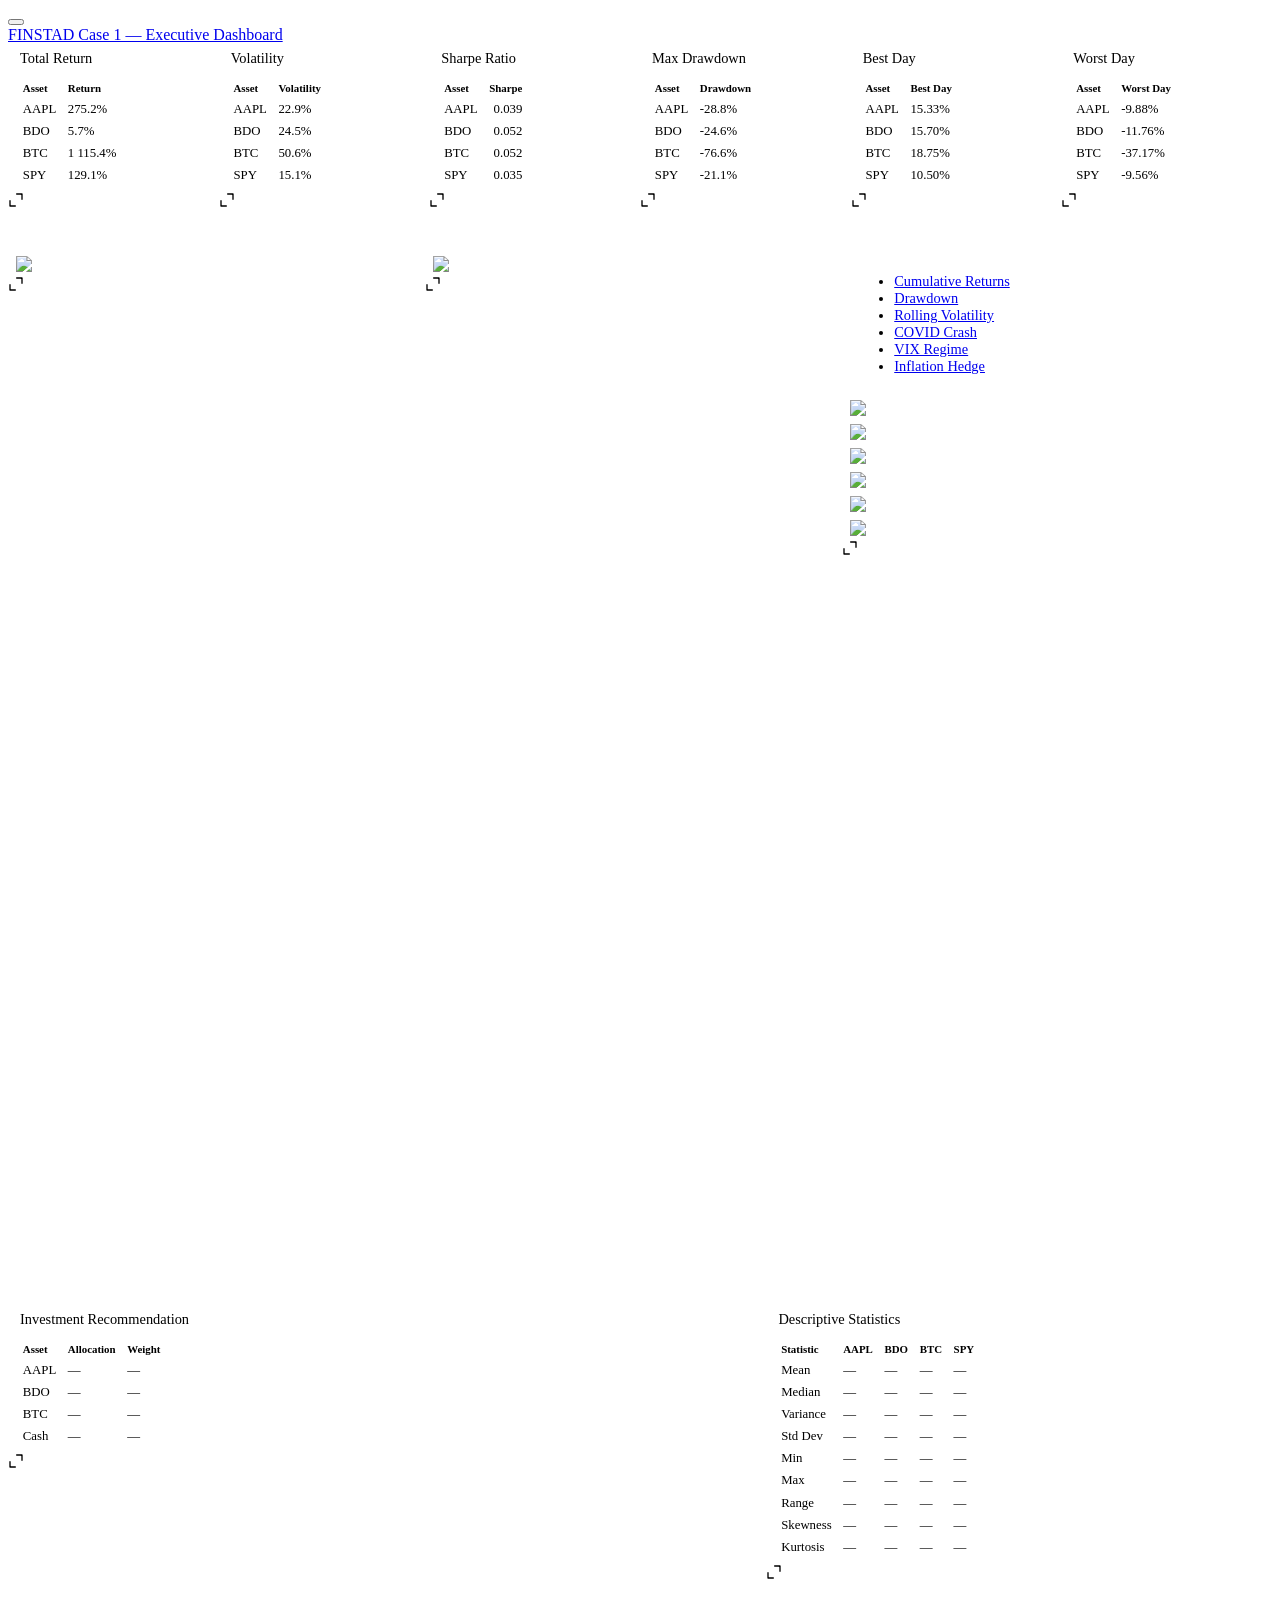
==== commit 39dddb24: "fix(dashboard): correct chart container sizing and row spacing - Remove white space below charts by " ====
--- a/edashboard.html
+++ b/edashboard.html
@@ -2,13 +2,16 @@
 <html xmlns="http://www.w3.org/1999/xhtml" lang="en" xml:lang="en"><head>
 
 <meta charset="utf-8">
-<meta name="generator" content="quarto-1.8.27">
+<meta name="generator" content="quarto-1.9.38">
 
 <meta name="viewport" content="width=device-width, initial-scale=1.0, user-scalable=yes">
 
 
 <title>FINSTAD Case 1 — Executive Dashboard</title>
 <style>
+/* Default styles provided by pandoc.
+** See https://pandoc.org/MANUAL.html#variables-for-html for config info.
+*/
 code{white-space: pre-wrap;}
 span.smallcaps{font-variant: small-caps;}
 div.columns{display: flex; gap: min(4vw, 1.5em);}
@@ -26,158 +29,510 @@
 <script src="edashboard_files/libs/clipboard/clipboard.min.js"></script>
 <script src="edashboard_files/libs/quarto-html/quarto.js" type="module"></script>
 <script src="edashboard_files/libs/quarto-html/tabsets/tabsets.js" type="module"></script>
-<script src="edashboard_files/libs/quarto-html/axe/axe-check.js" type="module"></script>
 <script src="edashboard_files/libs/quarto-html/popper.min.js"></script>
 <script src="edashboard_files/libs/quarto-html/tippy.umd.min.js"></script>
 <script src="edashboard_files/libs/quarto-html/anchor.min.js"></script>
 <link href="edashboard_files/libs/quarto-html/tippy.css" rel="stylesheet">
-<link href="edashboard_files/libs/quarto-html/quarto-syntax-highlighting-ed96de9b727972fe78a7b5d16c58bf87.css" rel="stylesheet" id="quarto-text-highlighting-styles">
+<link href="edashboard_files/libs/quarto-html/quarto-syntax-highlighting-15634bcf2e68342d4ad2dfa704d543f6.css" rel="stylesheet" class="quarto-color-scheme" id="quarto-text-highlighting-styles">
+<link href="edashboard_files/libs/quarto-html/quarto-syntax-highlighting-dark-0a6b7249c26820e032cb0bd839ff02b1.css" rel="stylesheet" class="quarto-color-scheme quarto-color-alternate" id="quarto-text-highlighting-styles">
+<link href="edashboard_files/libs/quarto-html/quarto-syntax-highlighting-15634bcf2e68342d4ad2dfa704d543f6.css" rel="stylesheet" class="quarto-color-scheme-extra" id="quarto-text-highlighting-styles">
 <script src="edashboard_files/libs/bootstrap/bootstrap.min.js"></script>
 <link href="edashboard_files/libs/bootstrap/bootstrap-icons.css" rel="stylesheet">
-<link href="edashboard_files/libs/bootstrap/bootstrap-d6a003b94517c951b2d65075d42fb01b.min.css" rel="stylesheet" append-hash="true" id="quarto-bootstrap" data-mode="light">
-<link href="edashboard_files/libs/htmltools-fill-0.5.9/fill.css" rel="stylesheet">
-<script src="edashboard_files/libs/htmlwidgets-1.6.4/htmlwidgets.js"></script>
-<script src="edashboard_files/libs/plotly-binding-4.12.0/plotly.js"></script>
-<script src="edashboard_files/libs/typedarray-0.1/typedarray.min.js"></script>
-<script src="edashboard_files/libs/jquery-3.5.1/jquery.min.js"></script>
-<link href="edashboard_files/libs/crosstalk-1.2.2/css/crosstalk.min.css" rel="stylesheet">
-<script src="edashboard_files/libs/crosstalk-1.2.2/js/crosstalk.min.js"></script>
-<link href="edashboard_files/libs/plotly-htmlwidgets-css-2.25.2/plotly-htmlwidgets.css" rel="stylesheet">
-<script src="edashboard_files/libs/plotly-main-2.25.2/plotly-latest.min.js"></script>
-
-
+<link href="edashboard_files/libs/bootstrap/bootstrap-6a298fde403041579a69b2204f21ed52.min.css" rel="stylesheet" append-hash="true" class="quarto-color-scheme" id="quarto-bootstrap" data-mode="light">
+<link href="edashboard_files/libs/bootstrap/bootstrap-dark-6a298fde403041579a69b2204f21ed52.min.css" rel="stylesheet" append-hash="true" class="quarto-color-scheme quarto-color-alternate" id="quarto-bootstrap" data-mode="light">
+<link href="edashboard_files/libs/bootstrap/bootstrap-6a298fde403041579a69b2204f21ed52.min.css" rel="stylesheet" append-hash="true" class="quarto-color-scheme-extra" id="quarto-bootstrap" data-mode="light">
+<script src="edashboard_files/libs/quarto-dashboard/quarto-dashboard.js"></script>
+<script src="edashboard_files/libs/quarto-dashboard/stickythead.js"></script>
+
+
+
+<script src="edashboard_files/libs/quarto-dashboard/web-components.js" type="module"></script>
+<script src="edashboard_files/libs/quarto-dashboard/components.js"></script>
+
+
+
+<link rel="stylesheet" href="styles.css">
 </head>
 
-<body class="fullcontent quarto-light">
-
-<div id="quarto-content" class="page-columns page-rows-contents page-layout-article">
-
-<main class="content" id="quarto-document-content">
-
-<header id="title-block-header" class="quarto-title-block default">
-<div class="quarto-title">
-<h1 class="title">FINSTAD Case 1 — Executive Dashboard</h1>
-</div>
-
-
-
-<div class="quarto-title-meta">
-
-    
-  
-    
-  </div>
-  
-
-
+<body class="quarto-dashboard dashboard-fill fullcontent quarto-light">
+
+<header id="quarto-dashboard-header">
+<nav class="navbar navbar-expand-md slim" data-bs-theme="dark">
+  <div class="navbar-container container-fluid">
+    <button class="navbar-toggler hidden" type="button" data-bs-toggle="collapse" data-bs-target="#dashboard-collapse" aria-controls="dashboard-collapse" aria-expanded="false" aria-label="Toggle navigation">
+      <span class="navbar-toggler-icon"></span>
+    </button>    
+
+
+    <div class="navbar-brand-container">
+
+
+      <div class="navbar-title">
+        <div class="navbar-title-text"><a href="#">FINSTAD Case 1 — Executive Dashboard</a></div>
+        
+        
+      </div>
+    </div>
+</div>
+</nav>
 </header>
-
-
-<section id="row" class="level2" height="50%">
-<h2 height="50%" class="anchored" data-anchor-id="row">Row</h2>
-<section id="column" class="level3">
-<h3 class="anchored" data-anchor-id="column">Column</h3>
-<section id="returns-drawdown" class="level4" style="display:flex; align-items:center; padding:0 8px; font-size:0.75em; color:#666">
-<h4 style="display:flex; align-items:center; padding:0 8px; font-size:0.75em; color:#666" class="anchored" data-anchor-id="returns-drawdown">Returns / Drawdown</h4>
-<div class="cell">
-<div class="cell-output-display">
-<div class="plotly html-widget html-fill-item" id="htmlwidget-d346b88b48faad40036d" style="width:100%;height:464px;"></div>
-<script type="application/json" data-for="htmlwidget-d346b88b48faad40036d">{"x":{"data":[{"x":[18262,18269,18276,18283,18290,18297,18304,18311,18318,18325,18332,18339,18346,18353,18360,18367,18374,18381,18388,18395,18402,18409,18416,18423,18430,18437,18444,18451,18458,18465,18472,18479,18486,18493,18500,18507,18514,18521,18528,18535,18542,18549,18556,18563,18570,18577,18584,18591,18598,18605,18612,18619,18626,18633,18640,18647,18654,18661,18668,18675,18682,18689,18696,18703,18710,18717,18724,18731,18738,18745,18752,18759,18766,18773,18780,18787,18794,18801,18808,18815,18822,18829,18836,18843,18850,18857,18864,18871,18878,18885,18892,18899,18906,18913,18920,18927,18934,18941,18948,18955,18962,18969,18976,18983,18990,18997,19004,19011,19018,19025,19032,19039,19046,19053,19060,19067,19074,19081,19088,19095,19102,19109,19116,19123,19130,19137,19144,19151,19158,19165,19172,19179,19186,19193,19200,19207,19214,19221,19228,19235,19242,19249,19256,19263,19270,19277,19284,19291,19298,19305,19312,19319,19326,19333,19340,19347,19354,19361,19368,19375,19382,19389,19396,19403,19410,19417,19424,19431,19438,19445,19452,19459,19466,19473,19480,19487,19494,19501,19508,19515,19522,19529,19536,19543,19550,19557,19564,19571,19578,19585,19592,19599,19606,19613,19620,19627,19634,19641,19648,19655,19662,19669,19676,19683,19690,19697,19704,19711,19718,19725,19732,19739,19746,19753,19760,19767,19774,19781,19788,19795,19802,19809,19816,19823,19830,19837,19844,19851,19858,19865,19872,19879,19886,19893,19900,19907,19914,19921,19928,19935,19942,19949,19956,19963,19970,19977,19984,19991,19998,20005,20012,20019,20026,20033,20040,20047,20054,20061,20068,20075,20082,20089,20096,20103,20110,20117,20124,20131,20138,20145,20152,20159,20166,20173,20180,20187,20194,20201,20208,20215,20222,20229,20236,20243,20250,20257,20264,20271,20278,20285,20292,20299,20306,20313,20320,20327,20334,20341,20348,20355,20362,20369,20376,20383,20390,20397,20404,20411,20418,20425,20432,20439,20446,20453],"y":[0,0.0095396101202818162,0.036637633070648157,0.065005413424450875,0.087277125115459819,0.077672449448712211,0.099526566545515172,0.10760857551893532,0.0016966956018020785,0.036149957743519812,-0.057285020657271257,-0.15568240307024361,-0.1596523262799886,-0.17539023614719318,-0.089327972278786416,-0.04526162689389146,-0.073211293802473709,-0.034137381358136931,0.0091081231621075176,0.035528206309524135,0.074463065684663876,0.077970514765799193,0.10176986379309616,0.19570729436554424,0.19136741307233085,0.22020662424658477,0.23392624897996783,0.25874386167909003,0.29024313933566792,0.28424327692489126,0.25478940690835095,0.45319394799199064,0.49478390333942057,0.5303739962760734,0.67341617056936376,0.73791469148521394,0.66380930290642692,0.59012214221531645,0.51906666583460259,0.64231721437151945,0.63193668181384344,0.71863605937302721,0.65737629681434573,0.57696372066333201,0.63018222560691206,0.69743638020594201,0.67667531509058954,0.64831160641186858,0.74012698632411178,0.72179301188838663,0.8070605437878704,0.85158591027463149,0.8253845920127183,0.77200885196536739,0.83207939023620403,0.83810073581146449,0.97765254161708937,0.86460698229405164,0.88767458058430426,0.85404091923981884,0.77627954232542518,0.72968096439919661,0.70011999152724558,0.76783355007629717,0.70172181764346053,0.73084592884735344,0.77067480907454677,0.8278667802498616,0.84821118790675243,0.84934933658685874,0.77337791218979857,0.70252815685321446,0.72913238225068655,0.75915105368847624,0.73883520779473177,0.76764937612734352,0.80958682904708534,0.85894179064650888,0.90430270911071919,0.98110281141956635,1.0438030565155869,0.99249007566346248,0.98672615178692191,1.0137181855502315,1.0017685872695994,1.0086571792196111,1.0360709635104723,1.093007284729953,1.0962893251302237,1.0140547551178507,0.97113772362991213,0.93029732269784127,0.91908351769615426,0.90440866176802004,1.0172389219701818,1.0117012404878669,1.0474192860487963,1.0020102978938161,1.0774612080903538,1.1918143307001521,1.3031922409164221,1.4471685638789169,1.5062174431078241,1.455032216076471,1.4510416183719848,1.3901045056611339,1.3983505828398952,1.3150892831595287,1.2240584510914139,1.4490000533379765,1.4582598406375507,1.4062625734937924,1.272700558155528,1.3648037462612623,1.3136030763379174,1.2658834717917968,1.4167296381381975,1.5240624872692905,1.4396466518715934,1.4193404371711167,1.3776095196476574,1.2259770004960289,1.3603257363343966,1.0859638314709628,1.0050641062147783,1.0007068499173171,1.1287999620890958,1.1181398991701421,0.93867116865789724,0.87611552379668622,0.92984405639467704,0.94433921417467159,0.97930984310708302,1.0820013725117836,1.1329308202030339,1.260046280925609,1.3055636074725565,1.3778639950669471,1.2822498548509493,1.1418122497731704,1.1422511618846314,1.1334358893047018,1.1114676703356694,1.0582961849329151,1.0110015479167815,0.90032090330210224,0.97602030752023383,1.0514398618151923,0.992111678102646,0.85568484055610661,1.0472421129676062,1.0785853043629134,1.0774435381973753,0.97796716102483017,1.0097938928892174,0.90089794485097907,0.79378336098865532,0.86816534368143072,0.97356445079778298,0.98162723024455056,1.0791062982084423,1.1314230456936496,1.2265173046553657,1.2800264566416617,1.2457715446150104,1.1914074874490823,1.3054954384029309,1.3073330966733288,1.3802268747324318,1.4246369496003735,1.4696595772251131,1.4537203552609781,1.5690375863923531,1.5097449209928198,1.5663919818994598,1.6599218819128958,1.6502732067035235,1.6372008080327607,1.6915217449197621,1.7001444690453633,1.79330068504516,1.7920766906552021,1.8722592480265705,1.9210459480010882,1.8973592811554147,1.9786370595474314,1.9695029854043287,1.9402429851832022,1.7205607613007796,1.6993511315108627,1.7690177987040192,1.8688733550142107,1.7926827387493285,1.6598671882795197,1.6795034803745903,1.6021952437798244,1.6515178987272852,1.7452154814801411,1.6847604404630339,1.6123999310103332,1.6563110093961604,1.792528122276138,1.87447485306659,1.9248798233263775,1.9156928605082206,1.9611605408963859,2.0478916983491535,1.9997769269794854,1.9823416735923738,1.9506288043879332,1.9817238551833936,1.9621011465137221,2.1536276156859997,1.9899774305542075,2.071146610554444,1.9896494742713777,1.9721544405701903,1.9575003081004803,1.7569527423914066,1.7897187239809842,1.9127146448222634,1.8252838095254504,1.7893373045223786,1.7584498401751052,1.7621031961731695,1.7788754214370117,1.7835251472527296,2.004553185135642,2.1234533167090199,2.1428825281532724,2.1327525038549453,2.224579713365801,2.5076997716225953,2.5277921628537228,2.5878671304143452,2.7275329448278836,2.8368340445469897,2.7692268293711897,2.5989629582282041,2.6572679521513138,2.4554429731867025,2.6556068412133333,2.7328484998294194,2.7341773885798037,2.7432604973472272,2.7738267867056114,2.7405283150582092,2.8368377407460805,2.8436681964686241,2.8904568181680514,2.9285366088212341,2.9111189467287462,2.9000194561796122,2.7748513550639919,2.8197616014397191,2.8856754991622706,2.9862539596767315,3.0817604259313907,3.1402475716377838,3.1664484606103009,3.3368387579283469,3.1927717310409154,3.1730451120834804,3.190953654948169,3.0735531119921164,3.3561614682622398,3.2307002083497096,3.315684185867104,3.463493895578841,3.3813999114578408,3.2971069813335996,2.9551708778296115,2.9234694062828863,3.0381810894519621,3.0810605365151638,2.624595995342371,2.5412192927194805,2.8031699274908681,2.9500494264594126,2.6480681664935495,2.9521049919666065,2.7614980085723109,2.6384409997217873,2.6820009555868141,2.6085504860738209,2.5686357148000099,2.5784391693883921,2.7716563470939617,2.8130167466248861,2.795248897204067,2.8672268178169755,2.7751240881662,2.8510907096694962,3.218413800757034,3.0860614530305259,3.1671046029397703,3.3569708936878868,3.1435196282906457,3.3664983321433857,3.6098144526992115,3.6671623034025043,3.7147994956800003,3.5555813414909867,3.7219450745216269,3.9275178811960512,3.9355795598891659,4.0011723092558702,3.91139452380982,4.0759260571374787,4.1724002023688849,4.0746494616429221,3.9484488784668672,3.9841935523144212,3.9562489001284078],"text":["Date: 2020-01-01<br />CumRet:  0.000000000<br />Asset: AAPL","Date: 2020-01-08<br />CumRet:  0.009539610<br />Asset: AAPL","Date: 2020-01-15<br />CumRet:  0.036637633<br />Asset: AAPL","Date: 2020-01-22<br />CumRet:  0.065005413<br />Asset: AAPL","Date: 2020-01-29<br />CumRet:  0.087277125<br />Asset: AAPL","Date: 2020-02-05<br />CumRet:  0.077672449<br />Asset: AAPL","Date: 2020-02-12<br />CumRet:  0.099526567<br />Asset: AAPL","Date: 2020-02-19<br />CumRet:  0.107608576<br />Asset: AAPL","Date: 2020-02-26<br />CumRet:  0.001696696<br />Asset: AAPL","Date: 2020-03-04<br />CumRet:  0.036149958<br />Asset: AAPL","Date: 2020-03-11<br />CumRet: -0.057285021<br />Asset: AAPL","Date: 2020-03-18<br />CumRet: -0.155682403<br />Asset: AAPL","Date: 2020-03-25<br />CumRet: -0.159652326<br />Asset: AAPL","Date: 2020-04-01<br />CumRet: -0.175390236<br />Asset: AAPL","Date: 2020-04-08<br />CumRet: -0.089327972<br />Asset: AAPL","Date: 2020-04-15<br />CumRet: -0.045261627<br />Asset: AAPL","Date: 2020-04-22<br />CumRet: -0.073211294<br />Asset: AAPL","Date: 2020-04-29<br />CumRet: -0.034137381<br />Asset: AAPL","Date: 2020-05-06<br />CumRet:  0.009108123<br />Asset: AAPL","Date: 2020-05-13<br />CumRet:  0.035528206<br />Asset: AAPL","Date: 2020-05-20<br />CumRet:  0.074463066<br />Asset: AAPL","Date: 2020-05-27<br />CumRet:  0.077970515<br />Asset: AAPL","Date: 2020-06-03<br />CumRet:  0.101769864<br />Asset: AAPL","Date: 2020-06-10<br />CumRet:  0.195707294<br />Asset: AAPL","Date: 2020-06-17<br />CumRet:  0.191367413<br />Asset: AAPL","Date: 2020-06-24<br />CumRet:  0.220206624<br />Asset: AAPL","Date: 2020-07-01<br />CumRet:  0.233926249<br />Asset: AAPL","Date: 2020-07-08<br />CumRet:  0.258743862<br />Asset: AAPL","Date: 2020-07-15<br />CumRet:  0.290243139<br />Asset: AAPL","Date: 2020-07-22<br />CumRet:  0.284243277<br />Asset: AAPL","Date: 2020-07-29<br />CumRet:  0.254789407<br />Asset: AAPL","Date: 2020-08-05<br />CumRet:  0.453193948<br />Asset: AAPL","Date: 2020-08-12<br />CumRet:  0.494783903<br />Asset: AAPL","Date: 2020-08-19<br />CumRet:  0.530373996<br />Asset: AAPL","Date: 2020-08-26<br />CumRet:  0.673416171<br />Asset: AAPL","Date: 2020-09-02<br />CumRet:  0.737914691<br />Asset: AAPL","Date: 2020-09-09<br />CumRet:  0.663809303<br />Asset: AAPL","Date: 2020-09-16<br />CumRet:  0.590122142<br />Asset: AAPL","Date: 2020-09-23<br />CumRet:  0.519066666<br />Asset: AAPL","Date: 2020-09-30<br />CumRet:  0.642317214<br />Asset: AAPL","Date: 2020-10-07<br />CumRet:  0.631936682<br />Asset: AAPL","Date: 2020-10-14<br />CumRet:  0.718636059<br />Asset: AAPL","Date: 2020-10-21<br />CumRet:  0.657376297<br />Asset: AAPL","Date: 2020-10-28<br />CumRet:  0.576963721<br />Asset: AAPL","Date: 2020-11-04<br />CumRet:  0.630182226<br />Asset: AAPL","Date: 2020-11-11<br />CumRet:  0.697436380<br />Asset: AAPL","Date: 2020-11-18<br />CumRet:  0.676675315<br />Asset: AAPL","Date: 2020-11-25<br />CumRet:  0.648311606<br />Asset: AAPL","Date: 2020-12-02<br />CumRet:  0.740126986<br />Asset: AAPL","Date: 2020-12-09<br />CumRet:  0.721793012<br />Asset: AAPL","Date: 2020-12-16<br />CumRet:  0.807060544<br />Asset: AAPL","Date: 2020-12-23<br />CumRet:  0.851585910<br />Asset: AAPL","Date: 2020-12-30<br />CumRet:  0.825384592<br />Asset: AAPL","Date: 2021-01-06<br />CumRet:  0.772008852<br />Asset: AAPL","Date: 2021-01-13<br />CumRet:  0.832079390<br />Asset: AAPL","Date: 2021-01-20<br />CumRet:  0.838100736<br />Asset: AAPL","Date: 2021-01-27<br />CumRet:  0.977652542<br />Asset: AAPL","Date: 2021-02-03<br />CumRet:  0.864606982<br />Asset: AAPL","Date: 2021-02-10<br />CumRet:  0.887674581<br />Asset: AAPL","Date: 2021-02-17<br />CumRet:  0.854040919<br />Asset: AAPL","Date: 2021-02-24<br />CumRet:  0.776279542<br />Asset: AAPL","Date: 2021-03-03<br />CumRet:  0.729680964<br />Asset: AAPL","Date: 2021-03-10<br />CumRet:  0.700119992<br />Asset: AAPL","Date: 2021-03-17<br />CumRet:  0.767833550<br />Asset: AAPL","Date: 2021-03-24<br />CumRet:  0.701721818<br />Asset: AAPL","Date: 2021-03-31<br />CumRet:  0.730845929<br />Asset: AAPL","Date: 2021-04-07<br />CumRet:  0.770674809<br />Asset: AAPL","Date: 2021-04-14<br />CumRet:  0.827866780<br />Asset: AAPL","Date: 2021-04-21<br />CumRet:  0.848211188<br />Asset: AAPL","Date: 2021-04-28<br />CumRet:  0.849349337<br />Asset: AAPL","Date: 2021-05-05<br />CumRet:  0.773377912<br />Asset: AAPL","Date: 2021-05-12<br />CumRet:  0.702528157<br />Asset: AAPL","Date: 2021-05-19<br />CumRet:  0.729132382<br />Asset: AAPL","Date: 2021-05-26<br />CumRet:  0.759151054<br />Asset: AAPL","Date: 2021-06-02<br />CumRet:  0.738835208<br />Asset: AAPL","Date: 2021-06-09<br />CumRet:  0.767649376<br />Asset: AAPL","Date: 2021-06-16<br />CumRet:  0.809586829<br />Asset: AAPL","Date: 2021-06-23<br />CumRet:  0.858941791<br />Asset: AAPL","Date: 2021-06-30<br />CumRet:  0.904302709<br />Asset: AAPL","Date: 2021-07-07<br />CumRet:  0.981102811<br />Asset: AAPL","Date: 2021-07-14<br />CumRet:  1.043803057<br />Asset: AAPL","Date: 2021-07-21<br />CumRet:  0.992490076<br />Asset: AAPL","Date: 2021-07-28<br />CumRet:  0.986726152<br />Asset: AAPL","Date: 2021-08-04<br />CumRet:  1.013718186<br />Asset: AAPL","Date: 2021-08-11<br />CumRet:  1.001768587<br />Asset: AAPL","Date: 2021-08-18<br />CumRet:  1.008657179<br />Asset: AAPL","Date: 2021-08-25<br />CumRet:  1.036070964<br />Asset: AAPL","Date: 2021-09-01<br />CumRet:  1.093007285<br />Asset: AAPL","Date: 2021-09-08<br />CumRet:  1.096289325<br />Asset: AAPL","Date: 2021-09-15<br />CumRet:  1.014054755<br />Asset: AAPL","Date: 2021-09-22<br />CumRet:  0.971137724<br />Asset: AAPL","Date: 2021-09-29<br />CumRet:  0.930297323<br />Asset: AAPL","Date: 2021-10-06<br />CumRet:  0.919083518<br />Asset: AAPL","Date: 2021-10-13<br />CumRet:  0.904408662<br />Asset: AAPL","Date: 2021-10-20<br />CumRet:  1.017238922<br />Asset: AAPL","Date: 2021-10-27<br />CumRet:  1.011701240<br />Asset: AAPL","Date: 2021-11-03<br />CumRet:  1.047419286<br />Asset: AAPL","Date: 2021-11-10<br />CumRet:  1.002010298<br />Asset: AAPL","Date: 2021-11-17<br />CumRet:  1.077461208<br />Asset: AAPL","Date: 2021-11-24<br />CumRet:  1.191814331<br />Asset: AAPL","Date: 2021-12-01<br />CumRet:  1.303192241<br />Asset: AAPL","Date: 2021-12-08<br />CumRet:  1.447168564<br />Asset: AAPL","Date: 2021-12-15<br />CumRet:  1.506217443<br />Asset: AAPL","Date: 2021-12-22<br />CumRet:  1.455032216<br />Asset: AAPL","Date: 2021-12-29<br />CumRet:  1.451041618<br />Asset: AAPL","Date: 2022-01-05<br />CumRet:  1.390104506<br />Asset: AAPL","Date: 2022-01-12<br />CumRet:  1.398350583<br />Asset: AAPL","Date: 2022-01-19<br />CumRet:  1.315089283<br />Asset: AAPL","Date: 2022-01-26<br />CumRet:  1.224058451<br />Asset: AAPL","Date: 2022-02-02<br />CumRet:  1.449000053<br />Asset: AAPL","Date: 2022-02-09<br />CumRet:  1.458259841<br />Asset: AAPL","Date: 2022-02-16<br />CumRet:  1.406262573<br />Asset: AAPL","Date: 2022-02-23<br />CumRet:  1.272700558<br />Asset: AAPL","Date: 2022-03-02<br />CumRet:  1.364803746<br />Asset: AAPL","Date: 2022-03-09<br />CumRet:  1.313603076<br />Asset: AAPL","Date: 2022-03-16<br />CumRet:  1.265883472<br />Asset: AAPL","Date: 2022-03-23<br />CumRet:  1.416729638<br />Asset: AAPL","Date: 2022-03-30<br />CumRet:  1.524062487<br />Asset: AAPL","Date: 2022-04-06<br />CumRet:  1.439646652<br />Asset: AAPL","Date: 2022-04-13<br />CumRet:  1.419340437<br />Asset: AAPL","Date: 2022-04-20<br />CumRet:  1.377609520<br />Asset: AAPL","Date: 2022-04-27<br />CumRet:  1.225977000<br />Asset: AAPL","Date: 2022-05-04<br />CumRet:  1.360325736<br />Asset: AAPL","Date: 2022-05-11<br />CumRet:  1.085963831<br />Asset: AAPL","Date: 2022-05-18<br />CumRet:  1.005064106<br />Asset: AAPL","Date: 2022-05-25<br />CumRet:  1.000706850<br />Asset: AAPL","Date: 2022-06-01<br />CumRet:  1.128799962<br />Asset: AAPL","Date: 2022-06-08<br />CumRet:  1.118139899<br />Asset: AAPL","Date: 2022-06-15<br />CumRet:  0.938671169<br />Asset: AAPL","Date: 2022-06-22<br />CumRet:  0.876115524<br />Asset: AAPL","Date: 2022-06-29<br />CumRet:  0.929844056<br />Asset: AAPL","Date: 2022-07-06<br />CumRet:  0.944339214<br />Asset: AAPL","Date: 2022-07-13<br />CumRet:  0.979309843<br />Asset: AAPL","Date: 2022-07-20<br />CumRet:  1.082001373<br />Asset: AAPL","Date: 2022-07-27<br />CumRet:  1.132930820<br />Asset: AAPL","Date: 2022-08-03<br />CumRet:  1.260046281<br />Asset: AAPL","Date: 2022-08-10<br />CumRet:  1.305563607<br />Asset: AAPL","Date: 2022-08-17<br />CumRet:  1.377863995<br />Asset: AAPL","Date: 2022-08-24<br />CumRet:  1.282249855<br />Asset: AAPL","Date: 2022-08-31<br />CumRet:  1.141812250<br />Asset: AAPL","Date: 2022-09-07<br />CumRet:  1.142251162<br />Asset: AAPL","Date: 2022-09-14<br />CumRet:  1.133435889<br />Asset: AAPL","Date: 2022-09-21<br />CumRet:  1.111467670<br />Asset: AAPL","Date: 2022-09-28<br />CumRet:  1.058296185<br />Asset: AAPL","Date: 2022-10-05<br />CumRet:  1.011001548<br />Asset: AAPL","Date: 2022-10-12<br />CumRet:  0.900320903<br />Asset: AAPL","Date: 2022-10-19<br />CumRet:  0.976020308<br />Asset: AAPL","Date: 2022-10-26<br />CumRet:  1.051439862<br />Asset: AAPL","Date: 2022-11-02<br />CumRet:  0.992111678<br />Asset: AAPL","Date: 2022-11-09<br />CumRet:  0.855684841<br />Asset: AAPL","Date: 2022-11-16<br />CumRet:  1.047242113<br />Asset: AAPL","Date: 2022-11-23<br />CumRet:  1.078585304<br />Asset: AAPL","Date: 2022-11-30<br />CumRet:  1.077443538<br />Asset: AAPL","Date: 2022-12-07<br />CumRet:  0.977967161<br />Asset: AAPL","Date: 2022-12-14<br />CumRet:  1.009793893<br />Asset: AAPL","Date: 2022-12-21<br />CumRet:  0.900897945<br />Asset: AAPL","Date: 2022-12-28<br />CumRet:  0.793783361<br />Asset: AAPL","Date: 2023-01-04<br />CumRet:  0.868165344<br />Asset: AAPL","Date: 2023-01-11<br />CumRet:  0.973564451<br />Asset: AAPL","Date: 2023-01-18<br />CumRet:  0.981627230<br />Asset: AAPL","Date: 2023-01-25<br />CumRet:  1.079106298<br />Asset: AAPL","Date: 2023-02-01<br />CumRet:  1.131423046<br />Asset: AAPL","Date: 2023-02-08<br />CumRet:  1.226517305<br />Asset: AAPL","Date: 2023-02-15<br />CumRet:  1.280026457<br />Asset: AAPL","Date: 2023-02-22<br />CumRet:  1.245771545<br />Asset: AAPL","Date: 2023-03-01<br />CumRet:  1.191407487<br />Asset: AAPL","Date: 2023-03-08<br />CumRet:  1.305495438<br />Asset: AAPL","Date: 2023-03-15<br />CumRet:  1.307333097<br />Asset: AAPL","Date: 2023-03-22<br />CumRet:  1.380226875<br />Asset: AAPL","Date: 2023-03-29<br />CumRet:  1.424636950<br />Asset: AAPL","Date: 2023-04-05<br />CumRet:  1.469659577<br />Asset: AAPL","Date: 2023-04-12<br />CumRet:  1.453720355<br />Asset: AAPL","Date: 2023-04-19<br />CumRet:  1.569037586<br />Asset: AAPL","Date: 2023-04-26<br />CumRet:  1.509744921<br />Asset: AAPL","Date: 2023-05-03<br />CumRet:  1.566391982<br />Asset: AAPL","Date: 2023-05-10<br />CumRet:  1.659921882<br />Asset: AAPL","Date: 2023-05-17<br />CumRet:  1.650273207<br />Asset: AAPL","Date: 2023-05-24<br />CumRet:  1.637200808<br />Asset: AAPL","Date: 2023-05-31<br />CumRet:  1.691521745<br />Asset: AAPL","Date: 2023-06-07<br />CumRet:  1.700144469<br />Asset: AAPL","Date: 2023-06-14<br />CumRet:  1.793300685<br />Asset: AAPL","Date: 2023-06-21<br />CumRet:  1.792076691<br />Asset: AAPL","Date: 2023-06-28<br />CumRet:  1.872259248<br />Asset: AAPL","Date: 2023-07-05<br />CumRet:  1.921045948<br />Asset: AAPL","Date: 2023-07-12<br />CumRet:  1.897359281<br />Asset: AAPL","Date: 2023-07-19<br />CumRet:  1.978637060<br />Asset: AAPL","Date: 2023-07-26<br />CumRet:  1.969502985<br />Asset: AAPL","Date: 2023-08-02<br />CumRet:  1.940242985<br />Asset: AAPL","Date: 2023-08-09<br />CumRet:  1.720560761<br />Asset: AAPL","Date: 2023-08-16<br />CumRet:  1.699351132<br />Asset: AAPL","Date: 2023-08-23<br />CumRet:  1.769017799<br />Asset: AAPL","Date: 2023-08-30<br />CumRet:  1.868873355<br />Asset: AAPL","Date: 2023-09-06<br />CumRet:  1.792682739<br />Asset: AAPL","Date: 2023-09-13<br />CumRet:  1.659867188<br />Asset: AAPL","Date: 2023-09-20<br />CumRet:  1.679503480<br />Asset: AAPL","Date: 2023-09-27<br />CumRet:  1.602195244<br />Asset: AAPL","Date: 2023-10-04<br />CumRet:  1.651517899<br />Asset: AAPL","Date: 2023-10-11<br />CumRet:  1.745215481<br />Asset: AAPL","Date: 2023-10-18<br />CumRet:  1.684760440<br />Asset: AAPL","Date: 2023-10-25<br />CumRet:  1.612399931<br />Asset: AAPL","Date: 2023-11-01<br />CumRet:  1.656311009<br />Asset: AAPL","Date: 2023-11-08<br />CumRet:  1.792528122<br />Asset: AAPL","Date: 2023-11-15<br />CumRet:  1.874474853<br />Asset: AAPL","Date: 2023-11-22<br />CumRet:  1.924879823<br />Asset: AAPL","Date: 2023-11-29<br />CumRet:  1.915692861<br />Asset: AAPL","Date: 2023-12-06<br />CumRet:  1.961160541<br />Asset: AAPL","Date: 2023-12-13<br />CumRet:  2.047891698<br />Asset: AAPL","Date: 2023-12-20<br />CumRet:  1.999776927<br />Asset: AAPL","Date: 2023-12-27<br />CumRet:  1.982341674<br />Asset: AAPL","Date: 2024-01-03<br />CumRet:  1.950628804<br />Asset: AAPL","Date: 2024-01-10<br />CumRet:  1.981723855<br />Asset: AAPL","Date: 2024-01-17<br />CumRet:  1.962101147<br />Asset: AAPL","Date: 2024-01-24<br />CumRet:  2.153627616<br />Asset: AAPL","Date: 2024-01-31<br />CumRet:  1.989977431<br />Asset: AAPL","Date: 2024-02-07<br />CumRet:  2.071146611<br />Asset: AAPL","Date: 2024-02-14<br />CumRet:  1.989649474<br />Asset: AAPL","Date: 2024-02-21<br />CumRet:  1.972154441<br />Asset: AAPL","Date: 2024-02-28<br />CumRet:  1.957500308<br />Asset: AAPL","Date: 2024-03-06<br />CumRet:  1.756952742<br />Asset: AAPL","Date: 2024-03-13<br />CumRet:  1.789718724<br />Asset: AAPL","Date: 2024-03-20<br />CumRet:  1.912714645<br />Asset: AAPL","Date: 2024-03-27<br />CumRet:  1.825283810<br />Asset: AAPL","Date: 2024-04-03<br />CumRet:  1.789337305<br />Asset: AAPL","Date: 2024-04-10<br />CumRet:  1.758449840<br />Asset: AAPL","Date: 2024-04-17<br />CumRet:  1.762103196<br />Asset: AAPL","Date: 2024-04-24<br />CumRet:  1.778875421<br />Asset: AAPL","Date: 2024-05-01<br />CumRet:  1.783525147<br />Asset: AAPL","Date: 2024-05-08<br />CumRet:  2.004553185<br />Asset: AAPL","Date: 2024-05-15<br />CumRet:  2.123453317<br />Asset: AAPL","Date: 2024-05-22<br />CumRet:  2.142882528<br />Asset: AAPL","Date: 2024-05-29<br />CumRet:  2.132752504<br />Asset: AAPL","Date: 2024-06-05<br />CumRet:  2.224579713<br />Asset: AAPL","Date: 2024-06-12<br />CumRet:  2.507699772<br />Asset: AAPL","Date: 2024-06-19<br />CumRet:  2.527792163<br />Asset: AAPL","Date: 2024-06-26<br />CumRet:  2.587867130<br />Asset: AAPL","Date: 2024-07-03<br />CumRet:  2.727532945<br />Asset: AAPL","Date: 2024-07-10<br />CumRet:  2.836834045<br />Asset: AAPL","Date: 2024-07-17<br />CumRet:  2.769226829<br />Asset: AAPL","Date: 2024-07-24<br />CumRet:  2.598962958<br />Asset: AAPL","Date: 2024-07-31<br />CumRet:  2.657267952<br />Asset: AAPL","Date: 2024-08-07<br />CumRet:  2.455442973<br />Asset: AAPL","Date: 2024-08-14<br />CumRet:  2.655606841<br />Asset: AAPL","Date: 2024-08-21<br />CumRet:  2.732848500<br />Asset: AAPL","Date: 2024-08-28<br />CumRet:  2.734177389<br />Asset: AAPL","Date: 2024-09-04<br />CumRet:  2.743260497<br />Asset: AAPL","Date: 2024-09-11<br />CumRet:  2.773826787<br />Asset: AAPL","Date: 2024-09-18<br />CumRet:  2.740528315<br />Asset: AAPL","Date: 2024-09-25<br />CumRet:  2.836837741<br />Asset: AAPL","Date: 2024-10-02<br />CumRet:  2.843668196<br />Asset: AAPL","Date: 2024-10-09<br />CumRet:  2.890456818<br />Asset: AAPL","Date: 2024-10-16<br />CumRet:  2.928536609<br />Asset: AAPL","Date: 2024-10-23<br />CumRet:  2.911118947<br />Asset: AAPL","Date: 2024-10-30<br />CumRet:  2.900019456<br />Asset: AAPL","Date: 2024-11-06<br />CumRet:  2.774851355<br />Asset: AAPL","Date: 2024-11-13<br />CumRet:  2.819761601<br />Asset: AAPL","Date: 2024-11-20<br />CumRet:  2.885675499<br />Asset: AAPL","Date: 2024-11-27<br />CumRet:  2.986253960<br />Asset: AAPL","Date: 2024-12-04<br />CumRet:  3.081760426<br />Asset: AAPL","Date: 2024-12-11<br />CumRet:  3.140247572<br />Asset: AAPL","Date: 2024-12-18<br />CumRet:  3.166448461<br />Asset: AAPL","Date: 2024-12-25<br />CumRet:  3.336838758<br />Asset: AAPL","Date: 2025-01-01<br />CumRet:  3.192771731<br />Asset: AAPL","Date: 2025-01-08<br />CumRet:  3.173045112<br />Asset: AAPL","Date: 2025-01-15<br />CumRet:  3.190953655<br />Asset: AAPL","Date: 2025-01-22<br />CumRet:  3.073553112<br />Asset: AAPL","Date: 2025-01-29<br />CumRet:  3.356161468<br />Asset: AAPL","Date: 2025-02-05<br />CumRet:  3.230700208<br />Asset: AAPL","Date: 2025-02-12<br />CumRet:  3.315684186<br />Asset: AAPL","Date: 2025-02-19<br />CumRet:  3.463493896<br />Asset: AAPL","Date: 2025-02-26<br />CumRet:  3.381399911<br />Asset: AAPL","Date: 2025-03-05<br />CumRet:  3.297106981<br />Asset: AAPL","Date: 2025-03-12<br />CumRet:  2.955170878<br />Asset: AAPL","Date: 2025-03-19<br />CumRet:  2.923469406<br />Asset: AAPL","Date: 2025-03-26<br />CumRet:  3.038181089<br />Asset: AAPL","Date: 2025-04-02<br />CumRet:  3.081060537<br />Asset: AAPL","Date: 2025-04-09<br />CumRet:  2.624595995<br />Asset: AAPL","Date: 2025-04-16<br />CumRet:  2.541219293<br />Asset: AAPL","Date: 2025-04-23<br />CumRet:  2.803169927<br />Asset: AAPL","Date: 2025-04-30<br />CumRet:  2.950049426<br />Asset: AAPL","Date: 2025-05-07<br />CumRet:  2.648068166<br />Asset: AAPL","Date: 2025-05-14<br />CumRet:  2.952104992<br />Asset: AAPL","Date: 2025-05-21<br />CumRet:  2.761498009<br />Asset: AAPL","Date: 2025-05-28<br />CumRet:  2.638441000<br />Asset: AAPL","Date: 2025-06-04<br />CumRet:  2.682000956<br />Asset: AAPL","Date: 2025-06-11<br />CumRet:  2.608550486<br />Asset: AAPL","Date: 2025-06-18<br />CumRet:  2.568635715<br />Asset: AAPL","Date: 2025-06-25<br />CumRet:  2.578439169<br />Asset: AAPL","Date: 2025-07-02<br />CumRet:  2.771656347<br />Asset: AAPL","Date: 2025-07-09<br />CumRet:  2.813016747<br />Asset: AAPL","Date: 2025-07-16<br />CumRet:  2.795248897<br />Asset: AAPL","Date: 2025-07-23<br />CumRet:  2.867226818<br />Asset: AAPL","Date: 2025-07-30<br />CumRet:  2.775124088<br />Asset: AAPL","Date: 2025-08-06<br />CumRet:  2.851090710<br />Asset: AAPL","Date: 2025-08-13<br />CumRet:  3.218413801<br />Asset: AAPL","Date: 2025-08-20<br />CumRet:  3.086061453<br />Asset: AAPL","Date: 2025-08-27<br />CumRet:  3.167104603<br />Asset: AAPL","Date: 2025-09-03<br />CumRet:  3.356970894<br />Asset: AAPL","Date: 2025-09-10<br />CumRet:  3.143519628<br />Asset: AAPL","Date: 2025-09-17<br />CumRet:  3.366498332<br />Asset: AAPL","Date: 2025-09-24<br />CumRet:  3.609814453<br />Asset: AAPL","Date: 2025-10-01<br />CumRet:  3.667162303<br />Asset: AAPL","Date: 2025-10-08<br />CumRet:  3.714799496<br />Asset: AAPL","Date: 2025-10-15<br />CumRet:  3.555581341<br />Asset: AAPL","Date: 2025-10-22<br />CumRet:  3.721945075<br />Asset: AAPL","Date: 2025-10-29<br />CumRet:  3.927517881<br />Asset: AAPL","Date: 2025-11-05<br />CumRet:  3.935579560<br />Asset: AAPL","Date: 2025-11-12<br />CumRet:  4.001172309<br />Asset: AAPL","Date: 2025-11-19<br />CumRet:  3.911394524<br />Asset: AAPL","Date: 2025-11-26<br />CumRet:  4.075926057<br />Asset: AAPL","Date: 2025-12-03<br />CumRet:  4.172400202<br />Asset: AAPL","Date: 2025-12-10<br />CumRet:  4.074649462<br />Asset: AAPL","Date: 2025-12-17<br />CumRet:  3.948448878<br />Asset: AAPL","Date: 2025-12-24<br />CumRet:  3.984193552<br />Asset: AAPL","Date: 2025-12-31<br />CumRet:  3.956248900<br />Asset: AAPL"],"type":"scatter","mode":"lines","line":{"width":2.6456692913385824,"color":"rgba(85,85,85,1)","dash":"solid"},"hoveron":"points","name":"AAPL","legendgroup":"AAPL","showlegend":true,"xaxis":"x","yaxis":"y","hoverinfo":"text","frame":null},{"x":[18264,18271,18278,18285,18292,18299,18306,18313,18320,18327,18334,18341,18348,18355,18362,18369,18376,18383,18390,18397,18404,18411,18418,18425,18432,18439,18446,18453,18460,18467,18474,18481,18488,18495,18502,18509,18516,18523,18530,18537,18544,18551,18558,18565,18572,18579,18586,18593,18600,18607,18614,18621,18628,18635,18642,18649,18656,18663,18670,18677,18684,18691,18698,18705,18712,18719,18726,18733,18740,18747,18754,18761,18768,18775,18782,18789,18796,18803,18810,18817,18824,18831,18838,18845,18852,18859,18866,18873,18880,18887,18894,18901,18908,18915,18922,18929,18936,18943,18950,18957,18964,18971,18978,18985,18992,18999,19006,19013,19020,19027,19034,19041,19048,19055,19062,19069,19076,19083,19090,19097,19104,19111,19118,19125,19132,19139,19146,19153,19160,19167,19174,19181,19188,19195,19202,19209,19216,19223,19230,19237,19244,19251,19258,19265,19272,19279,19286,19293,19300,19307,19314,19321,19328,19335,19342,19349,19356,19363,19370,19377,19384,19391,19398,19405,19412,19419,19426,19433,19440,19447,19454,19461,19468,19475,19482,19489,19496,19503,19510,19517,19524,19531,19538,19545,19552,19559,19566,19573,19580,19587,19594,19601,19608,19615,19622,19629,19636,19643,19650,19657,19664,19671,19678,19685,19692,19699,19706,19713,19720,19727,19734,19741,19748,19755,19762,19769,19776,19783,19790,19797,19804,19811,19818,19825,19832,19839,19846,19853,19860,19867,19874,19881,19888,19895,19902,19909,19916,19923,19930,19937,19944,19951,19958,19965,19972,19979,19986,19993,20000,20007,20014,20021,20028,20035,20042,20049,20056,20063,20070,20077,20084,20091,20098,20105,20112,20119,20126,20133,20140,20147,20154,20161,20168,20175,20182,20189,20196,20203,20210,20217,20224,20231,20238,20245,20252,20259,20266,20273,20280,20287,20294,20301,20308,20315,20322,20329,20336,20343,20350,20357,20364,20371,20378,20385,20392,20399,20406,20413,20420,20427,20434,20441,20448],"y":[0.020098136571775393,0.13421627544905168,0.24011516394751764,0.17294869426694048,0.29865405955692648,0.36051509894905243,0.43220507293577803,0.34530712469288938,0.2044798942247199,0.26699091826998589,-0.22728074476019289,-0.13907866064273433,-0.10143788271665721,-0.064829024870245,-0.046482235836097341,-0.014442714547016622,0.048711349870907084,0.2311889858156142,0.36700522348778053,0.29555274389354858,0.27532822141699564,0.31095793571540864,0.34240302659520716,0.31675224334981134,0.28997232009799911,0.27259773033136847,0.26209520052998858,0.28869318363316543,0.27099637925215792,0.32453678177043188,0.57266703425058174,0.61127723373198295,0.63452668478661112,0.61003004095736801,0.60308714933119778,0.45993914032585459,0.44453811507228425,0.52004605446815955,0.48506493596679046,0.46885004104069861,0.53669427249634483,0.5724795386775603,0.79600481655294408,0.8814166887726278,1.1618767334660172,1.2663089899266287,1.5862319917446426,1.3761105640561295,1.5971289566774147,1.5081213360240131,2.213529680549212,2.4255843959239884,3.0796467305633115,4.6662009369223298,4.1145139628647724,3.5840250994073797,3.7660527459768343,4.2976957488503764,5.5977400533598534,6.7620570069873365,5.4359258184181769,5.7952978887998485,6.9626022718908027,7.1035100560125652,6.6577789135534289,7.2476260977171361,7.0893923337921194,7.5515744767137427,6.0961727292550014,7.0206689564274125,6.9659785810612771,5.9276892073381573,4.1810846132799622,3.957884327731148,4.1241026253546771,4.185210904742525,3.9703340337797561,3.3940323631247571,3.707812454428157,3.6940572236488833,3.3639997388950524,3.6639940445850572,4.8659101104557232,4.9465957053791758,5.6378043851742357,5.8525020937005623,5.8135432913389504,5.9478053990391855,5.233729203616023,5.5647783316227226,4.9498247958034298,5.6827505461676582,6.4953577484976037,7.5545132962138375,7.4292829197088395,7.6425681615850749,7.4894773317852223,7.9103368392690729,7.0719733006304022,6.4400701650099936,6.4440256271726932,5.5614145221571158,5.4168123808187838,6.0584722305167773,5.4312995387608876,4.7717942770795672,4.9859281100307324,4.0633971142347995,4.2476997070902458,4.7638750196175872,4.8898526007024792,4.5597270619999195,4.4462908514660002,4.4356508249110709,4.3880630596221968,4.8055795904818845,5.159400403046031,5.4278537867855796,4.8731474395743364,4.6322920153274092,4.5193585707004074,4.3623483889963639,4.0055651463784816,3.0670011958050925,3.0555625769947037,2.9759575121142907,3.125512314292572,3.0393212938027778,1.8431939801421304,1.9487720428823163,1.6762381999313858,2.0181398494757716,1.8938663948212291,2.1547838453814236,2.3061205499314554,2.2345500175690245,2.3892005327651944,1.8995912596508098,1.8138252291265307,1.7735136809269747,1.9695340526681986,1.7461268275610133,1.6801644961160611,1.698796000649982,1.7147761788957734,1.664612085547978,1.6627801843567562,1.8603977406089003,1.9370459308599637,1.3658177515253098,1.3190813550235605,1.2946458208625611,1.373368962121726,1.379547982894846,1.3120954088583994,1.3328546409320863,1.3058608338414199,1.3543846881393047,1.7651527672263247,2.1494464714027539,2.2053034858899125,2.2567731039683743,2.0070373338407257,2.411808332303262,2.2218864276815662,2.1058544451033776,1.8037171344565461,2.8087892369207927,2.8184223428057926,2.9552510565722723,2.8785000909700704,3.2340250299645659,2.7883702745907346,3.0749398972524213,3.1019003717967735,2.722827377686913,2.7346520984921154,2.7109248809403081,2.7845759197352256,2.6777437199399432,2.6565053325129795,3.2631590642998676,3.2328514465630631,3.2141046669731361,3.2129658049740444,3.1538935886235961,3.0720219105937714,3.0379727145331223,3.0829188755265431,2.6179090215925398,2.6176465277903098,2.5833487264883965,2.5979219935084807,2.6955641325135309,2.691519783560659,2.7376506388043547,2.8813805785141118,2.7307980228244544,3.1225346068217759,3.7095832459511291,3.8238194375966046,4.1823734717374661,4.0827522127949676,4.2388040837924574,4.3733106301656672,5.1341051669613256,4.8234402798822709,5.1106751646141566,4.8470008347025022,5.1335621242276099,4.9516886406848597,4.7801982453191965,4.8077614834094096,4.9978944941577641,5.5480676150701855,6.2443011762222138,6.0459378042462735,7.6721049641883265,8.4858996384807366,8.6391849081340926,7.8579519650230285,8.7071083043872335,8.4216719883002522,8.3325393705981696,7.8669531413841405,7.8546964863329407,7.7344937688970994,7.4432423123342701,8.3125412316653406,8.5172891751166766,8.3735856236727546,8.6306878865359913,8.1679904780025847,7.9020398129488445,7.3775994177915081,6.8695891902552146,7.0414018002352563,8.2650812411373433,8.4320078553700615,7.5296694383604681,7.4553711926246038,7.17954437186898,7.9017842634270998,7.2108450217147535,6.492705033353368,7.4124819275100364,7.7765955526050003,8.1373759230684772,7.6202797989491859,7.6727243940073535,8.5023853603456452,8.25567174108388,8.65011520561319,9.6310656553942362,11.647758316817509,12.749350362560877,12.536002622160302,12.877548724543997,13.091231179263815,12.576891934495986,12.078143988266937,12.625710226286317,12.152668617546524,13.508274110194611,13.557917382506236,13.222583633441976,12.406501513158704,12.542592744337972,12.350455614242435,10.718196931461334,11.047308605213486,10.662099644869492,10.672396623968595,10.715438663253778,10.644697277980931,10.583732050771019,10.729000843035648,12.155314388410272,12.459414152721397,13.301169277947606,13.373173133412129,13.900731510506002,13.4439047966923,13.498316011983045,13.734509046314178,13.348216778214953,13.873041886511004,14.004415173530615,15.321418799833882,15.388950538667824,15.337930909964619,14.738529784713412,15.206385404789046,15.304941411105563,15.232129241392904,14.056705605562081,14.367828815152967,15.12483871908579,15.067517850272971,14.237533280464202,15.981061558268753,14.7238467980617,13.786843921740726,14.421013670510547,14.21577407200107,13.356940183356773,12.110494613321622,10.817872355791591,11.627378242458157,11.414673542430238,11.537260925783686,11.236291643113971,11.124912328458899],"text":["Date: 2020-01-03<br />CumRet:  0.020098137<br />Asset: BTC","Date: 2020-01-10<br />CumRet:  0.134216275<br />Asset: BTC","Date: 2020-01-17<br />CumRet:  0.240115164<br />Asset: BTC","Date: 2020-01-24<br />CumRet:  0.172948694<br />Asset: BTC","Date: 2020-01-31<br />CumRet:  0.298654060<br />Asset: BTC","Date: 2020-02-07<br />CumRet:  0.360515099<br />Asset: BTC","Date: 2020-02-14<br />CumRet:  0.432205073<br />Asset: BTC","Date: 2020-02-21<br />CumRet:  0.345307125<br />Asset: BTC","Date: 2020-02-28<br />CumRet:  0.204479894<br />Asset: BTC","Date: 2020-03-06<br />CumRet:  0.266990918<br />Asset: BTC","Date: 2020-03-13<br />CumRet: -0.227280745<br />Asset: BTC","Date: 2020-03-20<br />CumRet: -0.139078661<br />Asset: BTC","Date: 2020-03-27<br />CumRet: -0.101437883<br />Asset: BTC","Date: 2020-04-03<br />CumRet: -0.064829025<br />Asset: BTC","Date: 2020-04-10<br />CumRet: -0.046482236<br />Asset: BTC","Date: 2020-04-17<br />CumRet: -0.014442715<br />Asset: BTC","Date: 2020-04-24<br />CumRet:  0.048711350<br />Asset: BTC","Date: 2020-05-01<br />CumRet:  0.231188986<br />Asset: BTC","Date: 2020-05-08<br />CumRet:  0.367005223<br />Asset: BTC","Date: 2020-05-15<br />CumRet:  0.295552744<br />Asset: BTC","Date: 2020-05-22<br />CumRet:  0.275328221<br />Asset: BTC","Date: 2020-05-29<br />CumRet:  0.310957936<br />Asset: BTC","Date: 2020-06-05<br />CumRet:  0.342403027<br />Asset: BTC","Date: 2020-06-12<br />CumRet:  0.316752243<br />Asset: BTC","Date: 2020-06-19<br />CumRet:  0.289972320<br />Asset: BTC","Date: 2020-06-26<br />CumRet:  0.272597730<br />Asset: BTC","Date: 2020-07-03<br />CumRet:  0.262095201<br />Asset: BTC","Date: 2020-07-10<br />CumRet:  0.288693184<br />Asset: BTC","Date: 2020-07-17<br />CumRet:  0.270996379<br />Asset: BTC","Date: 2020-07-24<br />CumRet:  0.324536782<br />Asset: BTC","Date: 2020-07-31<br />CumRet:  0.572667034<br />Asset: BTC","Date: 2020-08-07<br />CumRet:  0.611277234<br />Asset: BTC","Date: 2020-08-14<br />CumRet:  0.634526685<br />Asset: BTC","Date: 2020-08-21<br />CumRet:  0.610030041<br />Asset: BTC","Date: 2020-08-28<br />CumRet:  0.603087149<br />Asset: BTC","Date: 2020-09-04<br />CumRet:  0.459939140<br />Asset: BTC","Date: 2020-09-11<br />CumRet:  0.444538115<br />Asset: BTC","Date: 2020-09-18<br />CumRet:  0.520046054<br />Asset: BTC","Date: 2020-09-25<br />CumRet:  0.485064936<br />Asset: BTC","Date: 2020-10-02<br />CumRet:  0.468850041<br />Asset: BTC","Date: 2020-10-09<br />CumRet:  0.536694272<br />Asset: BTC","Date: 2020-10-16<br />CumRet:  0.572479539<br />Asset: BTC","Date: 2020-10-23<br />CumRet:  0.796004817<br />Asset: BTC","Date: 2020-10-30<br />CumRet:  0.881416689<br />Asset: BTC","Date: 2020-11-06<br />CumRet:  1.161876733<br />Asset: BTC","Date: 2020-11-13<br />CumRet:  1.266308990<br />Asset: BTC","Date: 2020-11-20<br />CumRet:  1.586231992<br />Asset: BTC","Date: 2020-11-27<br />CumRet:  1.376110564<br />Asset: BTC","Date: 2020-12-04<br />CumRet:  1.597128957<br />Asset: BTC","Date: 2020-12-11<br />CumRet:  1.508121336<br />Asset: BTC","Date: 2020-12-18<br />CumRet:  2.213529681<br />Asset: BTC","Date: 2020-12-25<br />CumRet:  2.425584396<br />Asset: BTC","Date: 2021-01-01<br />CumRet:  3.079646731<br />Asset: BTC","Date: 2021-01-08<br />CumRet:  4.666200937<br />Asset: BTC","Date: 2021-01-15<br />CumRet:  4.114513963<br />Asset: BTC","Date: 2021-01-22<br />CumRet:  3.584025099<br />Asset: BTC","Date: 2021-01-29<br />CumRet:  3.766052746<br />Asset: BTC","Date: 2021-02-05<br />CumRet:  4.297695749<br />Asset: BTC","Date: 2021-02-12<br />CumRet:  5.597740053<br />Asset: BTC","Date: 2021-02-19<br />CumRet:  6.762057007<br />Asset: BTC","Date: 2021-02-26<br />CumRet:  5.435925818<br />Asset: BTC","Date: 2021-03-05<br />CumRet:  5.795297889<br />Asset: BTC","Date: 2021-03-12<br />CumRet:  6.962602272<br />Asset: BTC","Date: 2021-03-19<br />CumRet:  7.103510056<br />Asset: BTC","Date: 2021-03-26<br />CumRet:  6.657778914<br />Asset: BTC","Date: 2021-04-02<br />CumRet:  7.247626098<br />Asset: BTC","Date: 2021-04-09<br />CumRet:  7.089392334<br />Asset: BTC","Date: 2021-04-16<br />CumRet:  7.551574477<br />Asset: BTC","Date: 2021-04-23<br />CumRet:  6.096172729<br />Asset: BTC","Date: 2021-04-30<br />CumRet:  7.020668956<br />Asset: BTC","Date: 2021-05-07<br />CumRet:  6.965978581<br />Asset: BTC","Date: 2021-05-14<br />CumRet:  5.927689207<br />Asset: BTC","Date: 2021-05-21<br />CumRet:  4.181084613<br />Asset: BTC","Date: 2021-05-28<br />CumRet:  3.957884328<br />Asset: BTC","Date: 2021-06-04<br />CumRet:  4.124102625<br />Asset: BTC","Date: 2021-06-11<br />CumRet:  4.185210905<br />Asset: BTC","Date: 2021-06-18<br />CumRet:  3.970334034<br />Asset: BTC","Date: 2021-06-25<br />CumRet:  3.394032363<br />Asset: BTC","Date: 2021-07-02<br />CumRet:  3.707812454<br />Asset: BTC","Date: 2021-07-09<br />CumRet:  3.694057224<br />Asset: BTC","Date: 2021-07-16<br />CumRet:  3.363999739<br />Asset: BTC","Date: 2021-07-23<br />CumRet:  3.663994045<br />Asset: BTC","Date: 2021-07-30<br />CumRet:  4.865910110<br />Asset: BTC","Date: 2021-08-06<br />CumRet:  4.946595705<br />Asset: BTC","Date: 2021-08-13<br />CumRet:  5.637804385<br />Asset: BTC","Date: 2021-08-20<br />CumRet:  5.852502094<br />Asset: BTC","Date: 2021-08-27<br />CumRet:  5.813543291<br />Asset: BTC","Date: 2021-09-03<br />CumRet:  5.947805399<br />Asset: BTC","Date: 2021-09-10<br />CumRet:  5.233729204<br />Asset: BTC","Date: 2021-09-17<br />CumRet:  5.564778332<br />Asset: BTC","Date: 2021-09-24<br />CumRet:  4.949824796<br />Asset: BTC","Date: 2021-10-01<br />CumRet:  5.682750546<br />Asset: BTC","Date: 2021-10-08<br />CumRet:  6.495357748<br />Asset: BTC","Date: 2021-10-15<br />CumRet:  7.554513296<br />Asset: BTC","Date: 2021-10-22<br />CumRet:  7.429282920<br />Asset: BTC","Date: 2021-10-29<br />CumRet:  7.642568162<br />Asset: BTC","Date: 2021-11-05<br />CumRet:  7.489477332<br />Asset: BTC","Date: 2021-11-12<br />CumRet:  7.910336839<br />Asset: BTC","Date: 2021-11-19<br />CumRet:  7.071973301<br />Asset: BTC","Date: 2021-11-26<br />CumRet:  6.440070165<br />Asset: BTC","Date: 2021-12-03<br />CumRet:  6.444025627<br />Asset: BTC","Date: 2021-12-10<br />CumRet:  5.561414522<br />Asset: BTC","Date: 2021-12-17<br />CumRet:  5.416812381<br />Asset: BTC","Date: 2021-12-24<br />CumRet:  6.058472231<br />Asset: BTC","Date: 2021-12-31<br />CumRet:  5.431299539<br />Asset: BTC","Date: 2022-01-07<br />CumRet:  4.771794277<br />Asset: BTC","Date: 2022-01-14<br />CumRet:  4.985928110<br />Asset: BTC","Date: 2022-01-21<br />CumRet:  4.063397114<br />Asset: BTC","Date: 2022-01-28<br />CumRet:  4.247699707<br />Asset: BTC","Date: 2022-02-04<br />CumRet:  4.763875020<br />Asset: BTC","Date: 2022-02-11<br />CumRet:  4.889852601<br />Asset: BTC","Date: 2022-02-18<br />CumRet:  4.559727062<br />Asset: BTC","Date: 2022-02-25<br />CumRet:  4.446290851<br />Asset: BTC","Date: 2022-03-04<br />CumRet:  4.435650825<br />Asset: BTC","Date: 2022-03-11<br />CumRet:  4.388063060<br />Asset: BTC","Date: 2022-03-18<br />CumRet:  4.805579590<br />Asset: BTC","Date: 2022-03-25<br />CumRet:  5.159400403<br />Asset: BTC","Date: 2022-04-01<br />CumRet:  5.427853787<br />Asset: BTC","Date: 2022-04-08<br />CumRet:  4.873147440<br />Asset: BTC","Date: 2022-04-15<br />CumRet:  4.632292015<br />Asset: BTC","Date: 2022-04-22<br />CumRet:  4.519358571<br />Asset: BTC","Date: 2022-04-29<br />CumRet:  4.362348389<br />Asset: BTC","Date: 2022-05-06<br />CumRet:  4.005565146<br />Asset: BTC","Date: 2022-05-13<br />CumRet:  3.067001196<br />Asset: BTC","Date: 2022-05-20<br />CumRet:  3.055562577<br />Asset: BTC","Date: 2022-05-27<br />CumRet:  2.975957512<br />Asset: BTC","Date: 2022-06-03<br />CumRet:  3.125512314<br />Asset: BTC","Date: 2022-06-10<br />CumRet:  3.039321294<br />Asset: BTC","Date: 2022-06-17<br />CumRet:  1.843193980<br />Asset: BTC","Date: 2022-06-24<br />CumRet:  1.948772043<br />Asset: BTC","Date: 2022-07-01<br />CumRet:  1.676238200<br />Asset: BTC","Date: 2022-07-08<br />CumRet:  2.018139849<br />Asset: BTC","Date: 2022-07-15<br />CumRet:  1.893866395<br />Asset: BTC","Date: 2022-07-22<br />CumRet:  2.154783845<br />Asset: BTC","Date: 2022-07-29<br />CumRet:  2.306120550<br />Asset: BTC","Date: 2022-08-05<br />CumRet:  2.234550018<br />Asset: BTC","Date: 2022-08-12<br />CumRet:  2.389200533<br />Asset: BTC","Date: 2022-08-19<br />CumRet:  1.899591260<br />Asset: BTC","Date: 2022-08-26<br />CumRet:  1.813825229<br />Asset: BTC","Date: 2022-09-02<br />CumRet:  1.773513681<br />Asset: BTC","Date: 2022-09-09<br />CumRet:  1.969534053<br />Asset: BTC","Date: 2022-09-16<br />CumRet:  1.746126828<br />Asset: BTC","Date: 2022-09-23<br />CumRet:  1.680164496<br />Asset: BTC","Date: 2022-09-30<br />CumRet:  1.698796001<br />Asset: BTC","Date: 2022-10-07<br />CumRet:  1.714776179<br />Asset: BTC","Date: 2022-10-14<br />CumRet:  1.664612086<br />Asset: BTC","Date: 2022-10-21<br />CumRet:  1.662780184<br />Asset: BTC","Date: 2022-10-28<br />CumRet:  1.860397741<br />Asset: BTC","Date: 2022-11-04<br />CumRet:  1.937045931<br />Asset: BTC","Date: 2022-11-11<br />CumRet:  1.365817752<br />Asset: BTC","Date: 2022-11-18<br />CumRet:  1.319081355<br />Asset: BTC","Date: 2022-11-25<br />CumRet:  1.294645821<br />Asset: BTC","Date: 2022-12-02<br />CumRet:  1.373368962<br />Asset: BTC","Date: 2022-12-09<br />CumRet:  1.379547983<br />Asset: BTC","Date: 2022-12-16<br />CumRet:  1.312095409<br />Asset: BTC","Date: 2022-12-23<br />CumRet:  1.332854641<br />Asset: BTC","Date: 2022-12-30<br />CumRet:  1.305860834<br />Asset: BTC","Date: 2023-01-06<br />CumRet:  1.354384688<br />Asset: BTC","Date: 2023-01-13<br />CumRet:  1.765152767<br />Asset: BTC","Date: 2023-01-20<br />CumRet:  2.149446471<br />Asset: BTC","Date: 2023-01-27<br />CumRet:  2.205303486<br />Asset: BTC","Date: 2023-02-03<br />CumRet:  2.256773104<br />Asset: BTC","Date: 2023-02-10<br />CumRet:  2.007037334<br />Asset: BTC","Date: 2023-02-17<br />CumRet:  2.411808332<br />Asset: BTC","Date: 2023-02-24<br />CumRet:  2.221886428<br />Asset: BTC","Date: 2023-03-03<br />CumRet:  2.105854445<br />Asset: BTC","Date: 2023-03-10<br />CumRet:  1.803717134<br />Asset: BTC","Date: 2023-03-17<br />CumRet:  2.808789237<br />Asset: BTC","Date: 2023-03-24<br />CumRet:  2.818422343<br />Asset: BTC","Date: 2023-03-31<br />CumRet:  2.955251057<br />Asset: BTC","Date: 2023-04-07<br />CumRet:  2.878500091<br />Asset: BTC","Date: 2023-04-14<br />CumRet:  3.234025030<br />Asset: BTC","Date: 2023-04-21<br />CumRet:  2.788370275<br />Asset: BTC","Date: 2023-04-28<br />CumRet:  3.074939897<br />Asset: BTC","Date: 2023-05-05<br />CumRet:  3.101900372<br />Asset: BTC","Date: 2023-05-12<br />CumRet:  2.722827378<br />Asset: BTC","Date: 2023-05-19<br />CumRet:  2.734652098<br />Asset: BTC","Date: 2023-05-26<br />CumRet:  2.710924881<br />Asset: BTC","Date: 2023-06-02<br />CumRet:  2.784575920<br />Asset: BTC","Date: 2023-06-09<br />CumRet:  2.677743720<br />Asset: BTC","Date: 2023-06-16<br />CumRet:  2.656505333<br />Asset: BTC","Date: 2023-06-23<br />CumRet:  3.263159064<br />Asset: BTC","Date: 2023-06-30<br />CumRet:  3.232851447<br />Asset: BTC","Date: 2023-07-07<br />CumRet:  3.214104667<br />Asset: BTC","Date: 2023-07-14<br />CumRet:  3.212965805<br />Asset: BTC","Date: 2023-07-21<br />CumRet:  3.153893589<br />Asset: BTC","Date: 2023-07-28<br />CumRet:  3.072021911<br />Asset: BTC","Date: 2023-08-04<br />CumRet:  3.037972715<br />Asset: BTC","Date: 2023-08-11<br />CumRet:  3.082918876<br />Asset: BTC","Date: 2023-08-18<br />CumRet:  2.617909022<br />Asset: BTC","Date: 2023-08-25<br />CumRet:  2.617646528<br />Asset: BTC","Date: 2023-09-01<br />CumRet:  2.583348726<br />Asset: BTC","Date: 2023-09-08<br />CumRet:  2.597921994<br />Asset: BTC","Date: 2023-09-15<br />CumRet:  2.695564133<br />Asset: BTC","Date: 2023-09-22<br />CumRet:  2.691519784<br />Asset: BTC","Date: 2023-09-29<br />CumRet:  2.737650639<br />Asset: BTC","Date: 2023-10-06<br />CumRet:  2.881380579<br />Asset: BTC","Date: 2023-10-13<br />CumRet:  2.730798023<br />Asset: BTC","Date: 2023-10-20<br />CumRet:  3.122534607<br />Asset: BTC","Date: 2023-10-27<br />CumRet:  3.709583246<br />Asset: BTC","Date: 2023-11-03<br />CumRet:  3.823819438<br />Asset: BTC","Date: 2023-11-10<br />CumRet:  4.182373472<br />Asset: BTC","Date: 2023-11-17<br />CumRet:  4.082752213<br />Asset: BTC","Date: 2023-11-24<br />CumRet:  4.238804084<br />Asset: BTC","Date: 2023-12-01<br />CumRet:  4.373310630<br />Asset: BTC","Date: 2023-12-08<br />CumRet:  5.134105167<br />Asset: BTC","Date: 2023-12-15<br />CumRet:  4.823440280<br />Asset: BTC","Date: 2023-12-22<br />CumRet:  5.110675165<br />Asset: BTC","Date: 2023-12-29<br />CumRet:  4.847000835<br />Asset: BTC","Date: 2024-01-05<br />CumRet:  5.133562124<br />Asset: BTC","Date: 2024-01-12<br />CumRet:  4.951688641<br />Asset: BTC","Date: 2024-01-19<br />CumRet:  4.780198245<br />Asset: BTC","Date: 2024-01-26<br />CumRet:  4.807761483<br />Asset: BTC","Date: 2024-02-02<br />CumRet:  4.997894494<br />Asset: BTC","Date: 2024-02-09<br />CumRet:  5.548067615<br />Asset: BTC","Date: 2024-02-16<br />CumRet:  6.244301176<br />Asset: BTC","Date: 2024-02-23<br />CumRet:  6.045937804<br />Asset: BTC","Date: 2024-03-01<br />CumRet:  7.672104964<br />Asset: BTC","Date: 2024-03-08<br />CumRet:  8.485899638<br />Asset: BTC","Date: 2024-03-15<br />CumRet:  8.639184908<br />Asset: BTC","Date: 2024-03-22<br />CumRet:  7.857951965<br />Asset: BTC","Date: 2024-03-29<br />CumRet:  8.707108304<br />Asset: BTC","Date: 2024-04-05<br />CumRet:  8.421671988<br />Asset: BTC","Date: 2024-04-12<br />CumRet:  8.332539371<br />Asset: BTC","Date: 2024-04-19<br />CumRet:  7.866953141<br />Asset: BTC","Date: 2024-04-26<br />CumRet:  7.854696486<br />Asset: BTC","Date: 2024-05-03<br />CumRet:  7.734493769<br />Asset: BTC","Date: 2024-05-10<br />CumRet:  7.443242312<br />Asset: BTC","Date: 2024-05-17<br />CumRet:  8.312541232<br />Asset: BTC","Date: 2024-05-24<br />CumRet:  8.517289175<br />Asset: BTC","Date: 2024-05-31<br />CumRet:  8.373585624<br />Asset: BTC","Date: 2024-06-07<br />CumRet:  8.630687887<br />Asset: BTC","Date: 2024-06-14<br />CumRet:  8.167990478<br />Asset: BTC","Date: 2024-06-21<br />CumRet:  7.902039813<br />Asset: BTC","Date: 2024-06-28<br />CumRet:  7.377599418<br />Asset: BTC","Date: 2024-07-05<br />CumRet:  6.869589190<br />Asset: BTC","Date: 2024-07-12<br />CumRet:  7.041401800<br />Asset: BTC","Date: 2024-07-19<br />CumRet:  8.265081241<br />Asset: BTC","Date: 2024-07-26<br />CumRet:  8.432007855<br />Asset: BTC","Date: 2024-08-02<br />CumRet:  7.529669438<br />Asset: BTC","Date: 2024-08-09<br />CumRet:  7.455371193<br />Asset: BTC","Date: 2024-08-16<br />CumRet:  7.179544372<br />Asset: BTC","Date: 2024-08-23<br />CumRet:  7.901784263<br />Asset: BTC","Date: 2024-08-30<br />CumRet:  7.210845022<br />Asset: BTC","Date: 2024-09-06<br />CumRet:  6.492705033<br />Asset: BTC","Date: 2024-09-13<br />CumRet:  7.412481928<br />Asset: BTC","Date: 2024-09-20<br />CumRet:  7.776595553<br />Asset: BTC","Date: 2024-09-27<br />CumRet:  8.137375923<br />Asset: BTC","Date: 2024-10-04<br />CumRet:  7.620279799<br />Asset: BTC","Date: 2024-10-11<br />CumRet:  7.672724394<br />Asset: BTC","Date: 2024-10-18<br />CumRet:  8.502385360<br />Asset: BTC","Date: 2024-10-25<br />CumRet:  8.255671741<br />Asset: BTC","Date: 2024-11-01<br />CumRet:  8.650115206<br />Asset: BTC","Date: 2024-11-08<br />CumRet:  9.631065655<br />Asset: BTC","Date: 2024-11-15<br />CumRet: 11.647758317<br />Asset: BTC","Date: 2024-11-22<br />CumRet: 12.749350363<br />Asset: BTC","Date: 2024-11-29<br />CumRet: 12.536002622<br />Asset: BTC","Date: 2024-12-06<br />CumRet: 12.877548725<br />Asset: BTC","Date: 2024-12-13<br />CumRet: 13.091231179<br />Asset: BTC","Date: 2024-12-20<br />CumRet: 12.576891934<br />Asset: BTC","Date: 2024-12-27<br />CumRet: 12.078143988<br />Asset: BTC","Date: 2025-01-03<br />CumRet: 12.625710226<br />Asset: BTC","Date: 2025-01-10<br />CumRet: 12.152668618<br />Asset: BTC","Date: 2025-01-17<br />CumRet: 13.508274110<br />Asset: BTC","Date: 2025-01-24<br />CumRet: 13.557917383<br />Asset: BTC","Date: 2025-01-31<br />CumRet: 13.222583633<br />Asset: BTC","Date: 2025-02-07<br />CumRet: 12.406501513<br />Asset: BTC","Date: 2025-02-14<br />CumRet: 12.542592744<br />Asset: BTC","Date: 2025-02-21<br />CumRet: 12.350455614<br />Asset: BTC","Date: 2025-02-28<br />CumRet: 10.718196931<br />Asset: BTC","Date: 2025-03-07<br />CumRet: 11.047308605<br />Asset: BTC","Date: 2025-03-14<br />CumRet: 10.662099645<br />Asset: BTC","Date: 2025-03-21<br />CumRet: 10.672396624<br />Asset: BTC","Date: 2025-03-28<br />CumRet: 10.715438663<br />Asset: BTC","Date: 2025-04-04<br />CumRet: 10.644697278<br />Asset: BTC","Date: 2025-04-11<br />CumRet: 10.583732051<br />Asset: BTC","Date: 2025-04-18<br />CumRet: 10.729000843<br />Asset: BTC","Date: 2025-04-25<br />CumRet: 12.155314388<br />Asset: BTC","Date: 2025-05-02<br />CumRet: 12.459414153<br />Asset: BTC","Date: 2025-05-09<br />CumRet: 13.301169278<br />Asset: BTC","Date: 2025-05-16<br />CumRet: 13.373173133<br />Asset: BTC","Date: 2025-05-23<br />CumRet: 13.900731511<br />Asset: BTC","Date: 2025-05-30<br />CumRet: 13.443904797<br />Asset: BTC","Date: 2025-06-06<br />CumRet: 13.498316012<br />Asset: BTC","Date: 2025-06-13<br />CumRet: 13.734509046<br />Asset: BTC","Date: 2025-06-20<br />CumRet: 13.348216778<br />Asset: BTC","Date: 2025-06-27<br />CumRet: 13.873041887<br />Asset: BTC","Date: 2025-07-04<br />CumRet: 14.004415174<br />Asset: BTC","Date: 2025-07-11<br />CumRet: 15.321418800<br />Asset: BTC","Date: 2025-07-18<br />CumRet: 15.388950539<br />Asset: BTC","Date: 2025-07-25<br />CumRet: 15.337930910<br />Asset: BTC","Date: 2025-08-01<br />CumRet: 14.738529785<br />Asset: BTC","Date: 2025-08-08<br />CumRet: 15.206385405<br />Asset: BTC","Date: 2025-08-15<br />CumRet: 15.304941411<br />Asset: BTC","Date: 2025-08-22<br />CumRet: 15.232129241<br />Asset: BTC","Date: 2025-08-29<br />CumRet: 14.056705606<br />Asset: BTC","Date: 2025-09-05<br />CumRet: 14.367828815<br />Asset: BTC","Date: 2025-09-12<br />CumRet: 15.124838719<br />Asset: BTC","Date: 2025-09-19<br />CumRet: 15.067517850<br />Asset: BTC","Date: 2025-09-26<br />CumRet: 14.237533280<br />Asset: BTC","Date: 2025-10-03<br />CumRet: 15.981061558<br />Asset: BTC","Date: 2025-10-10<br />CumRet: 14.723846798<br />Asset: BTC","Date: 2025-10-17<br />CumRet: 13.786843922<br />Asset: BTC","Date: 2025-10-24<br />CumRet: 14.421013671<br />Asset: BTC","Date: 2025-10-31<br />CumRet: 14.215774072<br />Asset: BTC","Date: 2025-11-07<br />CumRet: 13.356940183<br />Asset: BTC","Date: 2025-11-14<br />CumRet: 12.110494613<br />Asset: BTC","Date: 2025-11-21<br />CumRet: 10.817872356<br />Asset: BTC","Date: 2025-11-28<br />CumRet: 11.627378242<br />Asset: BTC","Date: 2025-12-05<br />CumRet: 11.414673542<br />Asset: BTC","Date: 2025-12-12<br />CumRet: 11.537260926<br />Asset: BTC","Date: 2025-12-19<br />CumRet: 11.236291643<br />Asset: BTC","Date: 2025-12-26<br />CumRet: 11.124912328<br />Asset: BTC"],"type":"scatter","mode":"lines","line":{"width":2.6456692913385824,"color":"rgba(247,147,26,1)","dash":"solid"},"hoveron":"points","name":"BTC","legendgroup":"BTC","showlegend":true,"xaxis":"x","yaxis":"y","hoverinfo":"text","frame":null},{"x":[18152.450000000001,20562.549999999999],"y":[0,0],"text":"yintercept: 0","type":"scatter","mode":"lines","line":{"width":1.1338582677165354,"color":"rgba(179,179,179,1)","dash":"dash"},"hoveron":"points","showlegend":false,"xaxis":"x","yaxis":"y","hoverinfo":"text","frame":null},{"type":"scatter","mode":"markers","marker":{"color":"rgba(31,119,180,1)","line":{"color":"rgba(31,119,180,1)"}},"error_y":{"color":"rgba(31,119,180,1)"},"error_x":{"color":"rgba(31,119,180,1)"},"line":{"color":"rgba(31,119,180,1)"},"xaxis":"x","yaxis":"y","frame":null},{"type":"scatter","mode":"markers","marker":{"color":"rgba(255,127,14,1)","line":{"color":"rgba(255,127,14,1)"}},"error_y":{"color":"rgba(255,127,14,1)"},"error_x":{"color":"rgba(255,127,14,1)"},"line":{"color":"rgba(255,127,14,1)"},"xaxis":"x","yaxis":"y","frame":null},{"type":"scatter","mode":"markers","marker":{"color":"rgba(44,160,44,1)","line":{"color":"rgba(44,160,44,1)"}},"error_y":{"color":"rgba(44,160,44,1)"},"error_x":{"color":"rgba(44,160,44,1)"},"line":{"color":"rgba(44,160,44,1)"},"xaxis":"x","yaxis":"y","frame":null},{"type":"scatter","mode":"markers","marker":{"color":"rgba(214,39,40,1)","line":{"color":"rgba(214,39,40,1)"}},"error_y":{"color":"rgba(214,39,40,1)"},"error_x":{"color":"rgba(214,39,40,1)"},"line":{"color":"rgba(214,39,40,1)"},"xaxis":"x","yaxis":"y","frame":null}],"layout":{"margin":{"t":35,"r":10,"b":30,"l":40},"paper_bgcolor":"rgba(255,255,255,1)","font":{"color":"rgba(0,0,0,1)","family":"","size":10.62681610626816},"xaxis":{"domain":[0,1],"automargin":true,"type":"linear","autorange":false,"range":[18152.450000000001,20562.549999999999],"tickmode":"array","ticktext":["2020","2022","2024","2026"],"tickvals":[18262,18993,19723,20454],"categoryorder":"array","categoryarray":["2020","2022","2024","2026"],"nticks":null,"ticks":"","tickcolor":null,"ticklen":2.6567040265670401,"tickwidth":0,"showticklabels":true,"tickfont":{"color":"rgba(77,77,77,1)","family":"","size":9.2984640929846396},"tickangle":-0,"showline":false,"linecolor":null,"linewidth":0,"showgrid":true,"gridcolor":"rgba(235,235,235,1)","gridwidth":0.48303709573946191,"zeroline":false,"anchor":"y","title":{"text":"","font":{"color":"rgba(0,0,0,1)","family":"","size":10.62681610626816}},"hoverformat":".2f"},"yaxis":{"domain":[0,1],"automargin":true,"type":"linear","autorange":false,"range":[-1.0376978599116402,16.791478673420201],"tickmode":"array","ticktext":["0%","500%","1 000%","1 500%"],"tickvals":[0,5.0000000000000009,10,14.999999999999998],"categoryorder":"array","categoryarray":["0%","500%","1 000%","1 500%"],"nticks":null,"ticks":"","tickcolor":null,"ticklen":2.6567040265670401,"tickwidth":0,"showticklabels":true,"tickfont":{"color":"rgba(77,77,77,1)","family":"","size":9.2984640929846432},"tickangle":-0,"showline":false,"linecolor":null,"linewidth":0,"showgrid":true,"gridcolor":"rgba(235,235,235,1)","gridwidth":0.48303709573946191,"zeroline":false,"anchor":"x","title":{"text":"","font":{"color":"rgba(0,0,0,1)","family":"","size":10.62681610626816}},"hoverformat":".2f"},"shapes":[],"showlegend":true,"legend":{"bgcolor":null,"bordercolor":null,"borderwidth":0,"font":{"color":"rgba(0,0,0,1)","family":"","size":9.2984640929846396},"orientation":"h","x":0.5,"y":-0.14999999999999999,"xanchor":"center","yanchor":"top","title":{"text":"Asset","font":{"color":null,"family":null,"size":0}}},"hovermode":"closest","barmode":"relative","updatemenus":[{"type":"dropdown","direction":"down","x":1.02,"y":1,"xanchor":"left","active":0,"buttons":[{"label":"Cumulative Returns","method":"update","args":[{"visible":[true,true,true,true,false,false,false,false]},{"title":{"text":""},"yaxis":{"tickformat":".0%"}}]},{"label":"Drawdown from Peak","method":"update","args":[{"visible":[false,false,false,false,true,true,true,true]},{"title":{"text":""},"yaxis":{"tickformat":".0%"}}]}]}]},"config":{"doubleClick":"reset","modeBarButtonsToAdd":["hoverclosest","hovercompare"],"showSendToCloud":false},"source":"A","attrs":{"5ee86d0921ee":{"x":{},"y":{},"colour":{},"type":"scatter"},"5ee87292c82e":{"yintercept":{}},"5ee82947ec6":{"inherit":false},"5ee8630efa7c":{"inherit":false},"5ee86c5f15b2":{"inherit":false},"5ee8568990b3":{"inherit":false}},"cur_data":"5ee8568990b3","visdat":{"5ee86d0921ee":["function (y) ","x"],"5ee87292c82e":["function (y) ","x"],"5ee82947ec6":["function () ","data"],"5ee8630efa7c":["function () ","data"],"5ee86c5f15b2":["function () ","data"],"5ee8568990b3":["function () ","data"]},"highlight":{"on":"plotly_click","persistent":false,"dynamic":false,"selectize":false,"opacityDim":0.20000000000000001,"selected":{"opacity":1},"debounce":0},"shinyEvents":["plotly_hover","plotly_click","plotly_selected","plotly_relayout","plotly_brushed","plotly_brushing","plotly_clickannotation","plotly_doubleclick","plotly_deselect","plotly_afterplot","plotly_sunburstclick"],"base_url":"https://plot.ly"},"evals":[],"jsHooks":[]}</script>
-</div>
-</div>
-</section>
-</section>
-<section id="column-1" class="level3">
-<h3 class="anchored" data-anchor-id="column-1">Column</h3>
-<section id="correlation-matrix" class="level4">
-<h4 class="anchored" data-anchor-id="correlation-matrix">Correlation Matrix</h4>
-<div class="cell">
-<div class="cell-output-display">
-<div class="plotly html-widget html-fill-item" id="htmlwidget-0095c0569748650e09e0" style="width:100%;height:464px;"></div>
-<script type="application/json" data-for="htmlwidget-0095c0569748650e09e0">{"x":{"data":[{"x":[1,2,3,4],"y":[1,2,3,4],"z":[[0.76633815441396669,0.04701791719180469,0.31628492440004918,1],[0.22137763222117049,0,1,0.31628492440004918],[0.021069666072937705,1,0,0.04701791719180469],[1,0.021069666072937705,0.22137763222117049,0.76633815441396669]],"text":[["Asset2: AAPL<br />Asset1: SPY<br />Correlation: 0.78689641","Asset2: BDO<br />Asset1: SPY<br />Correlation: 0.13086410","Asset2: BTC<br />Asset1: SPY<br />Correlation: 0.37644020","Asset2: SPY<br />Asset1: SPY<br />Correlation: 1.00000000"],["Asset2: AAPL<br />Asset1: BTC<br />Correlation: 0.28988313","Asset2: BDO<br />Asset1: BTC<br />Correlation: 0.08798295","Asset2: BTC<br />Asset1: BTC<br />Correlation: 1.00000000","Asset2: SPY<br />Asset1: BTC<br />Correlation: 0.37644020"],["Asset2: AAPL<br />Asset1: BDO<br />Correlation: 0.10719885","Asset2: BDO<br />Asset1: BDO<br />Correlation: 1.00000000","Asset2: BTC<br />Asset1: BDO<br />Correlation: 0.08798295","Asset2: SPY<br />Asset1: BDO<br />Correlation: 0.13086410"],["Asset2: AAPL<br />Asset1: AAPL<br />Correlation: 1.00000000","Asset2: BDO<br />Asset1: AAPL<br />Correlation: 0.10719885","Asset2: BTC<br />Asset1: AAPL<br />Correlation: 0.28988313","Asset2: SPY<br />Asset1: AAPL<br />Correlation: 0.78689641"]],"colorscale":[[0,"#9BDEC9"],[0.021069666072937705,"#A0DFCB"],[0.04701791719180469,"#A7E1CE"],[0.22137763222117049,"#D4EBE3"],[0.31628492440004918,"#ECF1EF"],[0.76633815441396669,"#827ECE"],[1,"#2E45B8"]],"type":"heatmap","showscale":false,"autocolorscale":false,"showlegend":false,"xaxis":"x","yaxis":"y","hoverinfo":"text","frame":null},{"x":[1,2,3,4,1,2,3,4,1,2,3,4,1,2,3,4],"y":[4,4,4,4,3,3,3,3,2,2,2,2,1,1,1,1],"text":["1.000","0.107","0.290","0.787","0.107","1.000","0.088","0.131","0.290","0.088","1.000","0.376","0.787","0.131","0.376","1.000"],"hovertext":["Asset2: AAPL<br />Asset1: AAPL<br />Correlation: 1.00000000<br />sprintf(\"%.3f\", Correlation): 1.000","Asset2: BDO<br />Asset1: AAPL<br />Correlation: 0.10719885<br />sprintf(\"%.3f\", Correlation): 0.107","Asset2: BTC<br />Asset1: AAPL<br />Correlation: 0.28988313<br />sprintf(\"%.3f\", Correlation): 0.290","Asset2: SPY<br />Asset1: AAPL<br />Correlation: 0.78689641<br />sprintf(\"%.3f\", Correlation): 0.787","Asset2: AAPL<br />Asset1: BDO<br />Correlation: 0.10719885<br />sprintf(\"%.3f\", Correlation): 0.107","Asset2: BDO<br />Asset1: BDO<br />Correlation: 1.00000000<br />sprintf(\"%.3f\", Correlation): 1.000","Asset2: BTC<br />Asset1: BDO<br />Correlation: 0.08798295<br />sprintf(\"%.3f\", Correlation): 0.088","Asset2: SPY<br />Asset1: BDO<br />Correlation: 0.13086410<br />sprintf(\"%.3f\", Correlation): 0.131","Asset2: AAPL<br />Asset1: BTC<br />Correlation: 0.28988313<br />sprintf(\"%.3f\", Correlation): 0.290","Asset2: BDO<br />Asset1: BTC<br />Correlation: 0.08798295<br />sprintf(\"%.3f\", Correlation): 0.088","Asset2: BTC<br />Asset1: BTC<br />Correlation: 1.00000000<br />sprintf(\"%.3f\", Correlation): 1.000","Asset2: SPY<br />Asset1: BTC<br />Correlation: 0.37644020<br />sprintf(\"%.3f\", Correlation): 0.376","Asset2: AAPL<br />Asset1: SPY<br />Correlation: 0.78689641<br />sprintf(\"%.3f\", Correlation): 0.787","Asset2: BDO<br />Asset1: SPY<br />Correlation: 0.13086410<br />sprintf(\"%.3f\", Correlation): 0.131","Asset2: BTC<br />Asset1: SPY<br />Correlation: 0.37644020<br />sprintf(\"%.3f\", Correlation): 0.376","Asset2: SPY<br />Asset1: SPY<br />Correlation: 1.00000000<br />sprintf(\"%.3f\", Correlation): 1.000"],"textfont":{"size":10.58267716535433,"color":"rgba(0,0,0,1)"},"type":"scatter","mode":"text","hoveron":"points","showlegend":false,"xaxis":"x","yaxis":"y","hoverinfo":"text","frame":null}],"layout":{"margin":{"t":15,"r":10,"b":25,"l":35},"paper_bgcolor":"rgba(255,255,255,1)","font":{"color":"rgba(0,0,0,1)","family":"","size":10.62681610626816},"xaxis":{"domain":[0,1],"automargin":true,"type":"linear","autorange":false,"range":[0.40000000000000002,4.5999999999999996],"tickmode":"array","ticktext":["AAPL","BDO","BTC","SPY"],"tickvals":[1,2,3,4],"categoryorder":"array","categoryarray":["AAPL","BDO","BTC","SPY"],"nticks":null,"ticks":"","tickcolor":null,"ticklen":2.6567040265670401,"tickwidth":0,"showticklabels":true,"tickfont":{"color":"rgba(77,77,77,1)","family":"","size":9.2984640929846396},"tickangle":-0,"showline":false,"linecolor":null,"linewidth":0,"showgrid":false,"gridcolor":null,"gridwidth":0,"zeroline":false,"anchor":"y","title":{"text":"","font":{"color":"rgba(0,0,0,1)","family":"","size":10.62681610626816}},"hoverformat":".2f"},"yaxis":{"domain":[0,1],"automargin":true,"type":"linear","autorange":false,"range":[0.40000000000000002,4.5999999999999996],"tickmode":"array","ticktext":["SPY","BTC","BDO","AAPL"],"tickvals":[1,2,3,4],"categoryorder":"array","categoryarray":["SPY","BTC","BDO","AAPL"],"nticks":null,"ticks":"","tickcolor":null,"ticklen":2.6567040265670401,"tickwidth":0,"showticklabels":true,"tickfont":{"color":"rgba(77,77,77,1)","family":"","size":9.2984640929846432},"tickangle":-0,"showline":false,"linecolor":null,"linewidth":0,"showgrid":false,"gridcolor":null,"gridwidth":0,"zeroline":false,"anchor":"x","title":{"text":"","font":{"color":"rgba(0,0,0,1)","family":"","size":10.62681610626816}},"hoverformat":".2f"},"shapes":[],"showlegend":false,"legend":{"bgcolor":null,"bordercolor":null,"borderwidth":0,"font":{"color":"rgba(0,0,0,1)","family":"","size":9.2984640929846396}},"hovermode":"closest","barmode":"relative"},"config":{"doubleClick":"reset","modeBarButtonsToAdd":["hoverclosest","hovercompare"],"showSendToCloud":false},"source":"A","attrs":{"5ee84bd633db":{"x":{},"y":{},"fill":{},"type":"heatmap"},"5ee85be695c2":{"x":{},"y":{},"fill":{},"label":{}}},"cur_data":"5ee84bd633db","visdat":{"5ee84bd633db":["function (y) ","x"],"5ee85be695c2":["function (y) ","x"]},"highlight":{"on":"plotly_click","persistent":false,"dynamic":false,"selectize":false,"opacityDim":0.20000000000000001,"selected":{"opacity":1},"debounce":0},"shinyEvents":["plotly_hover","plotly_click","plotly_selected","plotly_relayout","plotly_brushed","plotly_brushing","plotly_clickannotation","plotly_doubleclick","plotly_deselect","plotly_afterplot","plotly_sunburstclick"],"base_url":"https://plot.ly"},"evals":[],"jsHooks":[]}</script>
-</div>
-</div>
-</section>
-</section>
-<section id="column-2" class="level3">
-<h3 class="anchored" data-anchor-id="column-2">Column</h3>
-<section id="risk-vs-return" class="level4">
-<h4 class="anchored" data-anchor-id="risk-vs-return">Risk vs Return</h4>
-<div class="cell">
-<div class="cell-output-display">
-<div class="plotly html-widget html-fill-item" id="htmlwidget-27064e5f5e7358b037ec" style="width:100%;height:464px;"></div>
-<script type="application/json" data-for="htmlwidget-27064e5f5e7358b037ec">{"x":{"data":[{"x":[1.9256666089305503],"y":[0.12072703855679752],"text":"AAPL R: 0.121 % SD: 1.93 %","type":"scatter","mode":"markers","marker":{"autocolorscale":false,"color":"rgba(85,85,85,1)","opacity":1,"size":11.338582677165356,"symbol":"circle","line":{"width":1.8897637795275593,"color":"rgba(85,85,85,1)"}},"hoveron":"points","name":"AAPL","legendgroup":"AAPL","showlegend":true,"xaxis":"x","yaxis":"y","hoverinfo":"text","frame":null},{"x":[2.0381694664896899],"y":[0.06311066400774637],"text":"BDO R: 0.063 % SD: 2.04 %","type":"scatter","mode":"markers","marker":{"autocolorscale":false,"color":"rgba(0,61,107,1)","opacity":1,"size":11.338582677165356,"symbol":"circle","line":{"width":1.8897637795275593,"color":"rgba(0,61,107,1)"}},"hoveron":"points","name":"BDO","legendgroup":"BDO","showlegend":true,"xaxis":"x","yaxis":"y","hoverinfo":"text","frame":null},{"x":[3.8042237431055606],"y":[0.23333064213614979],"text":"BTC R: 0.233 % SD: 3.8 %","type":"scatter","mode":"markers","marker":{"autocolorscale":false,"color":"rgba(247,147,26,1)","opacity":1,"size":11.338582677165356,"symbol":"circle","line":{"width":1.8897637795275593,"color":"rgba(247,147,26,1)"}},"hoveron":"points","name":"BTC","legendgroup":"BTC","showlegend":true,"xaxis":"x","yaxis":"y","hoverinfo":"text","frame":null},{"x":[1.2664089098388622],"y":[0.067660539797860561],"text":"SPY R: 0.068 % SD: 1.27 %","type":"scatter","mode":"markers","marker":{"autocolorscale":false,"color":"rgba(0,115,62,1)","opacity":1,"size":11.338582677165356,"symbol":"circle","line":{"width":1.8897637795275593,"color":"rgba(0,115,62,1)"}},"hoveron":"points","name":"SPY","legendgroup":"SPY","showlegend":true,"xaxis":"x","yaxis":"y","hoverinfo":"text","frame":null}],"layout":{"margin":{"t":15,"r":10,"b":35,"l":45},"paper_bgcolor":"rgba(255,255,255,1)","font":{"color":"rgba(0,0,0,1)","family":"","size":10.62681610626816},"xaxis":{"domain":[0,1],"automargin":true,"type":"linear","autorange":false,"range":[1.1395181681755273,3.9311144847688952],"tickmode":"array","ticktext":["2%","3%"],"tickvals":[2,3],"categoryorder":"array","categoryarray":["2%","3%"],"nticks":null,"ticks":"","tickcolor":null,"ticklen":2.6567040265670401,"tickwidth":0,"showticklabels":true,"tickfont":{"color":"rgba(77,77,77,1)","family":"","size":9.2984640929846396},"tickangle":-0,"showline":false,"linecolor":null,"linewidth":0,"showgrid":true,"gridcolor":"rgba(235,235,235,1)","gridwidth":0.48303709573946191,"zeroline":false,"anchor":"y","title":{"text":"Risk (SD %)","font":{"color":"rgba(0,0,0,1)","family":"","size":10.62681610626816}},"hoverformat":".2f"},"yaxis":{"domain":[0,1],"automargin":true,"type":"linear","autorange":false,"range":[0.054599665101326196,0.24184164104256997],"tickmode":"array","ticktext":["0.10%","0.15%","0.20%"],"tickvals":[0.10000000000000001,0.15000000000000002,0.20000000000000001],"categoryorder":"array","categoryarray":["0.10%","0.15%","0.20%"],"nticks":null,"ticks":"","tickcolor":null,"ticklen":2.6567040265670401,"tickwidth":0,"showticklabels":true,"tickfont":{"color":"rgba(77,77,77,1)","family":"","size":9.2984640929846432},"tickangle":-0,"showline":false,"linecolor":null,"linewidth":0,"showgrid":true,"gridcolor":"rgba(235,235,235,1)","gridwidth":0.48303709573946191,"zeroline":false,"anchor":"x","title":{"text":"Mean Return (%)","font":{"color":"rgba(0,0,0,1)","family":"","size":10.62681610626816}},"hoverformat":".2f"},"shapes":[],"showlegend":false,"legend":{"bgcolor":null,"bordercolor":null,"borderwidth":0,"font":{"color":"rgba(0,0,0,1)","family":"","size":9.2984640929846396}},"hovermode":"closest","barmode":"relative"},"config":{"doubleClick":"reset","modeBarButtonsToAdd":["hoverclosest","hovercompare"],"showSendToCloud":false},"source":"A","attrs":{"5ee8633dec19":{"x":{},"y":{},"colour":{},"text":{},"type":"scatter"}},"cur_data":"5ee8633dec19","visdat":{"5ee8633dec19":["function (y) ","x"]},"highlight":{"on":"plotly_click","persistent":false,"dynamic":false,"selectize":false,"opacityDim":0.20000000000000001,"selected":{"opacity":1},"debounce":0},"shinyEvents":["plotly_hover","plotly_click","plotly_selected","plotly_relayout","plotly_brushed","plotly_brushing","plotly_clickannotation","plotly_doubleclick","plotly_deselect","plotly_afterplot","plotly_sunburstclick"],"base_url":"https://plot.ly"},"evals":[],"jsHooks":[]}</script>
-</div>
-</div>
-</section>
-</section>
-<section id="column-3" class="level3">
-<h3 class="anchored" data-anchor-id="column-3">Column</h3>
-<section id="rolling-30-day-volatility" class="level4">
-<h4 class="anchored" data-anchor-id="rolling-30-day-volatility">Rolling 30-Day Volatility</h4>
-<div class="cell">
-<div class="cell-output-display">
-<div class="plotly html-widget html-fill-item" id="htmlwidget-7c4fb89db0b55c427508" style="width:100%;height:464px;"></div>
-<script type="application/json" data-for="htmlwidget-7c4fb89db0b55c427508">{"x":{"data":[{"x":[18303,18310,18317,18324,18331,18338,18345,18352,18359,18366,18373,18380,18387,18394,18401,18408,18415,18422,18429,18436,18443,18450,18457,18464,18471,18478,18485,18492,18499,18506,18513,18520,18527,18534,18541,18548,18555,18562,18569,18576,18583,18590,18597,18604,18611,18618,18625,18632,18639,18646,18653,18660,18667,18674,18681,18688,18695,18702,18709,18716,18723,18730,18737,18744,18751,18758,18765,18772,18779,18786,18793,18800,18807,18814,18821,18828,18835,18842,18849,18856,18863,18870,18877,18884,18891,18898,18905,18912,18919,18926,18933,18940,18947,18954,18961,18968,18975,18982,18989,18996,19003,19010,19017,19024,19031,19038,19045,19052,19059,19066,19073,19080,19087,19094,19101,19108,19115,19122,19129,19136,19143,19150,19157,19164,19171,19178,19185,19192,19199,19206,19213,19220,19227,19234,19241,19248,19255,19262,19269,19276,19283,19290,19297,19304,19311,19318,19325,19332,19339,19346,19353,19360,19367,19374,19381,19388,19395,19402,19409,19416,19423,19430,19437,19444,19451,19458,19465,19472,19479,19486,19493,19500,19507,19514,19521,19528,19535,19542,19549,19556,19563,19570,19577,19584,19591,19598,19605,19612,19619,19626,19633,19640,19647,19654,19661,19668,19675,19682,19689,19696,19703,19710,19717,19724,19731,19738,19745,19752,19759,19766,19773,19780,19787,19794,19801,19808,19815,19822,19829,19836,19843,19850,19857,19864,19871,19878,19885,19892,19899,19906,19913,19920,19927,19934,19941,19948,19955,19962,19969,19976,19983,19990,19997,20004,20011,20018,20025,20032,20039,20046,20053,20060,20067,20074,20081,20088,20095,20102,20109,20116,20123,20130,20137,20144,20151,20158,20165,20172,20179,20186,20193,20200,20207,20214,20221,20228,20235,20242,20249,20256,20263,20270,20277,20284,20291,20298,20305,20312,20319,20326,20333,20340,20347,20354,20361,20368,20375,20382,20389,20396,20403,20410,20417,20424,20431,20438,20445,20452],"y":[0.25162839606231535,0.25687430449921622,0.30515297710015366,0.46221965262819592,0.5721556318128227,0.81875252331069459,0.89249864646448818,0.91600352768450355,0.95188367012800723,0.90092634763004931,0.83504638107135964,0.57562676485330844,0.45992606308057044,0.41658826380666042,0.29537919598733942,0.2617304668886431,0.21782318195422987,0.21094664495917276,0.25313428248010028,0.25504052770521252,0.27664080655066314,0.27314286734944659,0.28035033907538454,0.27138349269350054,0.25998098531146846,0.3946127060146864,0.40290583682423298,0.41024571236521851,0.42981256000941098,0.43727104299027786,0.48617118444054563,0.42441440755684162,0.43170914359961776,0.45712042005385006,0.45605765890124611,0.47704517809258412,0.4201829057717742,0.38430198436322277,0.42315458166639636,0.41707620010273555,0.39398669253832541,0.34777955794131632,0.35271502422231826,0.35020698547856099,0.29162885209062939,0.26201938430022459,0.25397334946341266,0.23210156459644185,0.26474805677118313,0.27302646424270188,0.27235702408138501,0.30360458803523582,0.31010439834225317,0.30649000093560136,0.28284250027700059,0.33726499951742928,0.34004707652960375,0.32412428037310187,0.33906473773506351,0.34499095333585234,0.33789461118716591,0.29787366142791238,0.24017062687204757,0.22945766052980768,0.22142884029977986,0.22736034712312564,0.2487179674027101,0.23115391687655132,0.21733871312511246,0.22019792920536105,0.20608872755762814,0.19710717471976216,0.16396229906485402,0.15024112030430126,0.15359271780360997,0.19690584438360267,0.19304832410517672,0.19053392415900205,0.18747375271511774,0.19271204387484811,0.19917690204946903,0.17412780038605838,0.16284901149934636,0.1900515513910247,0.20706073499656497,0.21151422153221078,0.21415421389771333,0.19282588927546571,0.21227951972403369,0.18593489043882094,0.18894238152164794,0.16661061157465065,0.15546387360661007,0.17477793841761941,0.18859111955553379,0.22054933348228042,0.23191401960833699,0.2799057014974009,0.27238451524355084,0.27422970715359246,0.27772853173267303,0.25383475780553133,0.23253171562569586,0.28284671000209527,0.28911926835818019,0.29981020050378521,0.28899908055268803,0.30173043063433624,0.31030612303785288,0.28496010273238404,0.30598085221132976,0.29594341662582013,0.3059926794974111,0.30794402189506476,0.30483595214612913,0.2790301373140916,0.30255245019365129,0.3631451680577743,0.4061610389177831,0.45014103618545687,0.46347904176453825,0.46485290959489972,0.46481500022013134,0.42719477337218686,0.39697368018475876,0.34157285302575396,0.32381945697180914,0.31977073719888344,0.26091112607697314,0.25725862858612936,0.24520765169769673,0.24491826732931291,0.25590628196187465,0.27150468519653831,0.26803675384939668,0.3142877468069985,0.31353987226061059,0.30091131159279833,0.35664679545422601,0.34983447759317465,0.38677554795906111,0.33897905430398784,0.40963913654486089,0.43388385841597538,0.47823635775121315,0.47091710529787872,0.45523333060954735,0.4713996397996576,0.40309746993489398,0.39942564907801997,0.28792802072700352,0.29979114801238654,0.31116203373340551,0.27365272944929209,0.27939388803577869,0.2362396220484736,0.24958946197732582,0.23325182774795383,0.22019340256412279,0.2242092505445524,0.24428176251436087,0.24399524016547039,0.20906842804369025,0.20148451468569026,0.20448685565713323,0.20101235302866621,0.1827366331330928,0.17207479235436338,0.17736879998459854,0.21886054508367364,0.2106742160306157,0.21475169305421243,0.19469694567088219,0.19344583062776916,0.18626963044647146,0.12430175066548875,0.13687194174565159,0.13742124298238367,0.14195132956656856,0.14086204741396127,0.1340998262210982,0.1371438794149889,0.1996848725263527,0.18920495851507807,0.19523419595325933,0.22636426590846317,0.23160672412820626,0.26469862152124202,0.22885475681272965,0.24321248106652374,0.24343159464558056,0.21533974164785191,0.20952125890965903,0.1611195290471277,0.17126838971043579,0.17336391942955234,0.18181076948527097,0.17892725243587485,0.17119995452578088,0.17338433311794818,0.15256216276773854,0.13935988763876189,0.12284794678136395,0.11849139801755722,0.14514455663337777,0.12700711764369491,0.15745997812819235,0.16269235586592859,0.17740459462409633,0.18345515538991009,0.16548301140737023,0.17368740771873536,0.15969129114741884,0.16471554114938816,0.15901296191892533,0.20017543950551514,0.21285643942278346,0.2086303024642745,0.23781132826487938,0.23795947532029335,0.2497312657302484,0.281479847531595,0.27719659955731307,0.27562181468163022,0.24119699721185586,0.23170390458230272,0.30049995996953782,0.26458327673817783,0.26387644112798991,0.2843172514529349,0.26837800679934942,0.28632624594996281,0.2211305031725426,0.21457628538339604,0.26570275981337721,0.2521582317027673,0.25462639482330401,0.23372022943399201,0.21812620329752452,0.20349182170907743,0.14931333362816193,0.17340251696476744,0.20268756548159855,0.21765982147228924,0.22499079281218592,0.22514542958367986,0.2176644547579695,0.20135958176609864,0.18334156031360849,0.17557453098782566,0.16523481266878315,0.1642893629121174,0.15471728411916069,0.12750920280823286,0.13639796678744212,0.14210312247182511,0.14272039564027816,0.14096319585774564,0.18799221500382662,0.23148222636219443,0.24442530570169019,0.25609377555080876,0.265066556427275,0.26166058117900498,0.25627001137345706,0.27332417925505459,0.2737741510396256,0.27372354575245661,0.27722078701452607,0.44464227190492611,0.6723842787976092,0.67151242601063565,0.66655751732015545,0.6758798843426842,0.69588135116455674,0.56430562456554267,0.32692834023511558,0.28785261621949498,0.27956253765854577,0.25520974300684196,0.15961562448852901,0.177700140291742,0.15285603295860495,0.15810796330170876,0.14467311204604799,0.11919381484366436,0.14820693345147615,0.24701446217973747,0.2461558526111754,0.25359900256411622,0.2537942585206891,0.27586405481244741,0.28118457668020846,0.2477500034109725,0.25067562112242125,0.23863100863066214,0.2689702101038538,0.26933858753639067,0.25595239497154526,0.21002368176283262,0.20954576120273172,0.21846354247303512,0.19365918873997739,0.15709579059542872,0.1426741594587129,0.14831672365267401,0.14057801392617048,0.12936645869561367],"text":["Date: 2020-02-11<br />Roll_SD: 0.25162840<br />Asset: AAPL","Date: 2020-02-18<br />Roll_SD: 0.25687430<br />Asset: AAPL","Date: 2020-02-25<br />Roll_SD: 0.30515298<br />Asset: AAPL","Date: 2020-03-03<br />Roll_SD: 0.46221965<br />Asset: AAPL","Date: 2020-03-10<br />Roll_SD: 0.57215563<br />Asset: AAPL","Date: 2020-03-17<br />Roll_SD: 0.81875252<br />Asset: AAPL","Date: 2020-03-24<br />Roll_SD: 0.89249865<br />Asset: AAPL","Date: 2020-03-31<br />Roll_SD: 0.91600353<br />Asset: AAPL","Date: 2020-04-07<br />Roll_SD: 0.95188367<br />Asset: AAPL","Date: 2020-04-14<br />Roll_SD: 0.90092635<br />Asset: AAPL","Date: 2020-04-21<br />Roll_SD: 0.83504638<br />Asset: AAPL","Date: 2020-04-28<br />Roll_SD: 0.57562676<br />Asset: AAPL","Date: 2020-05-05<br />Roll_SD: 0.45992606<br />Asset: AAPL","Date: 2020-05-12<br />Roll_SD: 0.41658826<br />Asset: AAPL","Date: 2020-05-19<br />Roll_SD: 0.29537920<br />Asset: AAPL","Date: 2020-05-26<br />Roll_SD: 0.26173047<br />Asset: AAPL","Date: 2020-06-02<br />Roll_SD: 0.21782318<br />Asset: AAPL","Date: 2020-06-09<br />Roll_SD: 0.21094664<br />Asset: AAPL","Date: 2020-06-16<br />Roll_SD: 0.25313428<br />Asset: AAPL","Date: 2020-06-23<br />Roll_SD: 0.25504053<br />Asset: AAPL","Date: 2020-06-30<br />Roll_SD: 0.27664081<br />Asset: AAPL","Date: 2020-07-07<br />Roll_SD: 0.27314287<br />Asset: AAPL","Date: 2020-07-14<br />Roll_SD: 0.28035034<br />Asset: AAPL","Date: 2020-07-21<br />Roll_SD: 0.27138349<br />Asset: AAPL","Date: 2020-07-28<br />Roll_SD: 0.25998099<br />Asset: AAPL","Date: 2020-08-04<br />Roll_SD: 0.39461271<br />Asset: AAPL","Date: 2020-08-11<br />Roll_SD: 0.40290584<br />Asset: AAPL","Date: 2020-08-18<br />Roll_SD: 0.41024571<br />Asset: AAPL","Date: 2020-08-25<br />Roll_SD: 0.42981256<br />Asset: AAPL","Date: 2020-09-01<br />Roll_SD: 0.43727104<br />Asset: AAPL","Date: 2020-09-08<br />Roll_SD: 0.48617118<br />Asset: AAPL","Date: 2020-09-15<br />Roll_SD: 0.42441441<br />Asset: AAPL","Date: 2020-09-22<br />Roll_SD: 0.43170914<br />Asset: AAPL","Date: 2020-09-29<br />Roll_SD: 0.45712042<br />Asset: AAPL","Date: 2020-10-06<br />Roll_SD: 0.45605766<br />Asset: AAPL","Date: 2020-10-13<br />Roll_SD: 0.47704518<br />Asset: AAPL","Date: 2020-10-20<br />Roll_SD: 0.42018291<br />Asset: AAPL","Date: 2020-10-27<br />Roll_SD: 0.38430198<br />Asset: AAPL","Date: 2020-11-03<br />Roll_SD: 0.42315458<br />Asset: AAPL","Date: 2020-11-10<br />Roll_SD: 0.41707620<br />Asset: AAPL","Date: 2020-11-17<br />Roll_SD: 0.39398669<br />Asset: AAPL","Date: 2020-11-24<br />Roll_SD: 0.34777956<br />Asset: AAPL","Date: 2020-12-01<br />Roll_SD: 0.35271502<br />Asset: AAPL","Date: 2020-12-08<br />Roll_SD: 0.35020699<br />Asset: AAPL","Date: 2020-12-15<br />Roll_SD: 0.29162885<br />Asset: AAPL","Date: 2020-12-22<br />Roll_SD: 0.26201938<br />Asset: AAPL","Date: 2020-12-29<br />Roll_SD: 0.25397335<br />Asset: AAPL","Date: 2021-01-05<br />Roll_SD: 0.23210156<br />Asset: AAPL","Date: 2021-01-12<br />Roll_SD: 0.26474806<br />Asset: AAPL","Date: 2021-01-19<br />Roll_SD: 0.27302646<br />Asset: AAPL","Date: 2021-01-26<br />Roll_SD: 0.27235702<br />Asset: AAPL","Date: 2021-02-02<br />Roll_SD: 0.30360459<br />Asset: AAPL","Date: 2021-02-09<br />Roll_SD: 0.31010440<br />Asset: AAPL","Date: 2021-02-16<br />Roll_SD: 0.30649000<br />Asset: AAPL","Date: 2021-02-23<br />Roll_SD: 0.28284250<br />Asset: AAPL","Date: 2021-03-02<br />Roll_SD: 0.33726500<br />Asset: AAPL","Date: 2021-03-09<br />Roll_SD: 0.34004708<br />Asset: AAPL","Date: 2021-03-16<br />Roll_SD: 0.32412428<br />Asset: AAPL","Date: 2021-03-23<br />Roll_SD: 0.33906474<br />Asset: AAPL","Date: 2021-03-30<br />Roll_SD: 0.34499095<br />Asset: AAPL","Date: 2021-04-06<br />Roll_SD: 0.33789461<br />Asset: AAPL","Date: 2021-04-13<br />Roll_SD: 0.29787366<br />Asset: AAPL","Date: 2021-04-20<br />Roll_SD: 0.24017063<br />Asset: AAPL","Date: 2021-04-27<br />Roll_SD: 0.22945766<br />Asset: AAPL","Date: 2021-05-04<br />Roll_SD: 0.22142884<br />Asset: AAPL","Date: 2021-05-11<br />Roll_SD: 0.22736035<br />Asset: AAPL","Date: 2021-05-18<br />Roll_SD: 0.24871797<br />Asset: AAPL","Date: 2021-05-25<br />Roll_SD: 0.23115392<br />Asset: AAPL","Date: 2021-06-01<br />Roll_SD: 0.21733871<br />Asset: AAPL","Date: 2021-06-08<br />Roll_SD: 0.22019793<br />Asset: AAPL","Date: 2021-06-15<br />Roll_SD: 0.20608873<br />Asset: AAPL","Date: 2021-06-22<br />Roll_SD: 0.19710717<br />Asset: AAPL","Date: 2021-06-29<br />Roll_SD: 0.16396230<br />Asset: AAPL","Date: 2021-07-06<br />Roll_SD: 0.15024112<br />Asset: AAPL","Date: 2021-07-13<br />Roll_SD: 0.15359272<br />Asset: AAPL","Date: 2021-07-20<br />Roll_SD: 0.19690584<br />Asset: AAPL","Date: 2021-07-27<br />Roll_SD: 0.19304832<br />Asset: AAPL","Date: 2021-08-03<br />Roll_SD: 0.19053392<br />Asset: AAPL","Date: 2021-08-10<br />Roll_SD: 0.18747375<br />Asset: AAPL","Date: 2021-08-17<br />Roll_SD: 0.19271204<br />Asset: AAPL","Date: 2021-08-24<br />Roll_SD: 0.19917690<br />Asset: AAPL","Date: 2021-08-31<br />Roll_SD: 0.17412780<br />Asset: AAPL","Date: 2021-09-07<br />Roll_SD: 0.16284901<br />Asset: AAPL","Date: 2021-09-14<br />Roll_SD: 0.19005155<br />Asset: AAPL","Date: 2021-09-21<br />Roll_SD: 0.20706073<br />Asset: AAPL","Date: 2021-09-28<br />Roll_SD: 0.21151422<br />Asset: AAPL","Date: 2021-10-05<br />Roll_SD: 0.21415421<br />Asset: AAPL","Date: 2021-10-12<br />Roll_SD: 0.19282589<br />Asset: AAPL","Date: 2021-10-19<br />Roll_SD: 0.21227952<br />Asset: AAPL","Date: 2021-10-26<br />Roll_SD: 0.18593489<br />Asset: AAPL","Date: 2021-11-02<br />Roll_SD: 0.18894238<br />Asset: AAPL","Date: 2021-11-09<br />Roll_SD: 0.16661061<br />Asset: AAPL","Date: 2021-11-16<br />Roll_SD: 0.15546387<br />Asset: AAPL","Date: 2021-11-23<br />Roll_SD: 0.17477794<br />Asset: AAPL","Date: 2021-11-30<br />Roll_SD: 0.18859112<br />Asset: AAPL","Date: 2021-12-07<br />Roll_SD: 0.22054933<br />Asset: AAPL","Date: 2021-12-14<br />Roll_SD: 0.23191402<br />Asset: AAPL","Date: 2021-12-21<br />Roll_SD: 0.27990570<br />Asset: AAPL","Date: 2021-12-28<br />Roll_SD: 0.27238452<br />Asset: AAPL","Date: 2022-01-04<br />Roll_SD: 0.27422971<br />Asset: AAPL","Date: 2022-01-11<br />Roll_SD: 0.27772853<br />Asset: AAPL","Date: 2022-01-18<br />Roll_SD: 0.25383476<br />Asset: AAPL","Date: 2022-01-25<br />Roll_SD: 0.23253172<br />Asset: AAPL","Date: 2022-02-01<br />Roll_SD: 0.28284671<br />Asset: AAPL","Date: 2022-02-08<br />Roll_SD: 0.28911927<br />Asset: AAPL","Date: 2022-02-15<br />Roll_SD: 0.29981020<br />Asset: AAPL","Date: 2022-02-22<br />Roll_SD: 0.28899908<br />Asset: AAPL","Date: 2022-03-01<br />Roll_SD: 0.30173043<br />Asset: AAPL","Date: 2022-03-08<br />Roll_SD: 0.31030612<br />Asset: AAPL","Date: 2022-03-15<br />Roll_SD: 0.28496010<br />Asset: AAPL","Date: 2022-03-22<br />Roll_SD: 0.30598085<br />Asset: AAPL","Date: 2022-03-29<br />Roll_SD: 0.29594342<br />Asset: AAPL","Date: 2022-04-05<br />Roll_SD: 0.30599268<br />Asset: AAPL","Date: 2022-04-12<br />Roll_SD: 0.30794402<br />Asset: AAPL","Date: 2022-04-19<br />Roll_SD: 0.30483595<br />Asset: AAPL","Date: 2022-04-26<br />Roll_SD: 0.27903014<br />Asset: AAPL","Date: 2022-05-03<br />Roll_SD: 0.30255245<br />Asset: AAPL","Date: 2022-05-10<br />Roll_SD: 0.36314517<br />Asset: AAPL","Date: 2022-05-17<br />Roll_SD: 0.40616104<br />Asset: AAPL","Date: 2022-05-24<br />Roll_SD: 0.45014104<br />Asset: AAPL","Date: 2022-05-31<br />Roll_SD: 0.46347904<br />Asset: AAPL","Date: 2022-06-07<br />Roll_SD: 0.46485291<br />Asset: AAPL","Date: 2022-06-14<br />Roll_SD: 0.46481500<br />Asset: AAPL","Date: 2022-06-21<br />Roll_SD: 0.42719477<br />Asset: AAPL","Date: 2022-06-28<br />Roll_SD: 0.39697368<br />Asset: AAPL","Date: 2022-07-05<br />Roll_SD: 0.34157285<br />Asset: AAPL","Date: 2022-07-12<br />Roll_SD: 0.32381946<br />Asset: AAPL","Date: 2022-07-19<br />Roll_SD: 0.31977074<br />Asset: AAPL","Date: 2022-07-26<br />Roll_SD: 0.26091113<br />Asset: AAPL","Date: 2022-08-02<br />Roll_SD: 0.25725863<br />Asset: AAPL","Date: 2022-08-09<br />Roll_SD: 0.24520765<br />Asset: AAPL","Date: 2022-08-16<br />Roll_SD: 0.24491827<br />Asset: AAPL","Date: 2022-08-23<br />Roll_SD: 0.25590628<br />Asset: AAPL","Date: 2022-08-30<br />Roll_SD: 0.27150469<br />Asset: AAPL","Date: 2022-09-06<br />Roll_SD: 0.26803675<br />Asset: AAPL","Date: 2022-09-13<br />Roll_SD: 0.31428775<br />Asset: AAPL","Date: 2022-09-20<br />Roll_SD: 0.31353987<br />Asset: AAPL","Date: 2022-09-27<br />Roll_SD: 0.30091131<br />Asset: AAPL","Date: 2022-10-04<br />Roll_SD: 0.35664680<br />Asset: AAPL","Date: 2022-10-11<br />Roll_SD: 0.34983448<br />Asset: AAPL","Date: 2022-10-18<br />Roll_SD: 0.38677555<br />Asset: AAPL","Date: 2022-10-25<br />Roll_SD: 0.33897905<br />Asset: AAPL","Date: 2022-11-01<br />Roll_SD: 0.40963914<br />Asset: AAPL","Date: 2022-11-08<br />Roll_SD: 0.43388386<br />Asset: AAPL","Date: 2022-11-15<br />Roll_SD: 0.47823636<br />Asset: AAPL","Date: 2022-11-22<br />Roll_SD: 0.47091711<br />Asset: AAPL","Date: 2022-11-29<br />Roll_SD: 0.45523333<br />Asset: AAPL","Date: 2022-12-06<br />Roll_SD: 0.47139964<br />Asset: AAPL","Date: 2022-12-13<br />Roll_SD: 0.40309747<br />Asset: AAPL","Date: 2022-12-20<br />Roll_SD: 0.39942565<br />Asset: AAPL","Date: 2022-12-27<br />Roll_SD: 0.28792802<br />Asset: AAPL","Date: 2023-01-03<br />Roll_SD: 0.29979115<br />Asset: AAPL","Date: 2023-01-10<br />Roll_SD: 0.31116203<br />Asset: AAPL","Date: 2023-01-17<br />Roll_SD: 0.27365273<br />Asset: AAPL","Date: 2023-01-24<br />Roll_SD: 0.27939389<br />Asset: AAPL","Date: 2023-01-31<br />Roll_SD: 0.23623962<br />Asset: AAPL","Date: 2023-02-07<br />Roll_SD: 0.24958946<br />Asset: AAPL","Date: 2023-02-14<br />Roll_SD: 0.23325183<br />Asset: AAPL","Date: 2023-02-21<br />Roll_SD: 0.22019340<br />Asset: AAPL","Date: 2023-02-28<br />Roll_SD: 0.22420925<br />Asset: AAPL","Date: 2023-03-07<br />Roll_SD: 0.24428176<br />Asset: AAPL","Date: 2023-03-14<br />Roll_SD: 0.24399524<br />Asset: AAPL","Date: 2023-03-21<br />Roll_SD: 0.20906843<br />Asset: AAPL","Date: 2023-03-28<br />Roll_SD: 0.20148451<br />Asset: AAPL","Date: 2023-04-04<br />Roll_SD: 0.20448686<br />Asset: AAPL","Date: 2023-04-11<br />Roll_SD: 0.20101235<br />Asset: AAPL","Date: 2023-04-18<br />Roll_SD: 0.18273663<br />Asset: AAPL","Date: 2023-04-25<br />Roll_SD: 0.17207479<br />Asset: AAPL","Date: 2023-05-02<br />Roll_SD: 0.17736880<br />Asset: AAPL","Date: 2023-05-09<br />Roll_SD: 0.21886055<br />Asset: AAPL","Date: 2023-05-16<br />Roll_SD: 0.21067422<br />Asset: AAPL","Date: 2023-05-23<br />Roll_SD: 0.21475169<br />Asset: AAPL","Date: 2023-05-30<br />Roll_SD: 0.19469695<br />Asset: AAPL","Date: 2023-06-06<br />Roll_SD: 0.19344583<br />Asset: AAPL","Date: 2023-06-13<br />Roll_SD: 0.18626963<br />Asset: AAPL","Date: 2023-06-20<br />Roll_SD: 0.12430175<br />Asset: AAPL","Date: 2023-06-27<br />Roll_SD: 0.13687194<br />Asset: AAPL","Date: 2023-07-04<br />Roll_SD: 0.13742124<br />Asset: AAPL","Date: 2023-07-11<br />Roll_SD: 0.14195133<br />Asset: AAPL","Date: 2023-07-18<br />Roll_SD: 0.14086205<br />Asset: AAPL","Date: 2023-07-25<br />Roll_SD: 0.13409983<br />Asset: AAPL","Date: 2023-08-01<br />Roll_SD: 0.13714388<br />Asset: AAPL","Date: 2023-08-08<br />Roll_SD: 0.19968487<br />Asset: AAPL","Date: 2023-08-15<br />Roll_SD: 0.18920496<br />Asset: AAPL","Date: 2023-08-22<br />Roll_SD: 0.19523420<br />Asset: AAPL","Date: 2023-08-29<br />Roll_SD: 0.22636427<br />Asset: AAPL","Date: 2023-09-05<br />Roll_SD: 0.23160672<br />Asset: AAPL","Date: 2023-09-12<br />Roll_SD: 0.26469862<br />Asset: AAPL","Date: 2023-09-19<br />Roll_SD: 0.22885476<br />Asset: AAPL","Date: 2023-09-26<br />Roll_SD: 0.24321248<br />Asset: AAPL","Date: 2023-10-03<br />Roll_SD: 0.24343159<br />Asset: AAPL","Date: 2023-10-10<br />Roll_SD: 0.21533974<br />Asset: AAPL","Date: 2023-10-17<br />Roll_SD: 0.20952126<br />Asset: AAPL","Date: 2023-10-24<br />Roll_SD: 0.16111953<br />Asset: AAPL","Date: 2023-10-31<br />Roll_SD: 0.17126839<br />Asset: AAPL","Date: 2023-11-07<br />Roll_SD: 0.17336392<br />Asset: AAPL","Date: 2023-11-14<br />Roll_SD: 0.18181077<br />Asset: AAPL","Date: 2023-11-21<br />Roll_SD: 0.17892725<br />Asset: AAPL","Date: 2023-11-28<br />Roll_SD: 0.17119995<br />Asset: AAPL","Date: 2023-12-05<br />Roll_SD: 0.17338433<br />Asset: AAPL","Date: 2023-12-12<br />Roll_SD: 0.15256216<br />Asset: AAPL","Date: 2023-12-19<br />Roll_SD: 0.13935989<br />Asset: AAPL","Date: 2023-12-26<br />Roll_SD: 0.12284795<br />Asset: AAPL","Date: 2024-01-02<br />Roll_SD: 0.11849140<br />Asset: AAPL","Date: 2024-01-09<br />Roll_SD: 0.14514456<br />Asset: AAPL","Date: 2024-01-16<br />Roll_SD: 0.12700712<br />Asset: AAPL","Date: 2024-01-23<br />Roll_SD: 0.15745998<br />Asset: AAPL","Date: 2024-01-30<br />Roll_SD: 0.16269236<br />Asset: AAPL","Date: 2024-02-06<br />Roll_SD: 0.17740459<br />Asset: AAPL","Date: 2024-02-13<br />Roll_SD: 0.18345516<br />Asset: AAPL","Date: 2024-02-20<br />Roll_SD: 0.16548301<br />Asset: AAPL","Date: 2024-02-27<br />Roll_SD: 0.17368741<br />Asset: AAPL","Date: 2024-03-05<br />Roll_SD: 0.15969129<br />Asset: AAPL","Date: 2024-03-12<br />Roll_SD: 0.16471554<br />Asset: AAPL","Date: 2024-03-19<br />Roll_SD: 0.15901296<br />Asset: AAPL","Date: 2024-03-26<br />Roll_SD: 0.20017544<br />Asset: AAPL","Date: 2024-04-02<br />Roll_SD: 0.21285644<br />Asset: AAPL","Date: 2024-04-09<br />Roll_SD: 0.20863030<br />Asset: AAPL","Date: 2024-04-16<br />Roll_SD: 0.23781133<br />Asset: AAPL","Date: 2024-04-23<br />Roll_SD: 0.23795948<br />Asset: AAPL","Date: 2024-04-30<br />Roll_SD: 0.24973127<br />Asset: AAPL","Date: 2024-05-07<br />Roll_SD: 0.28147985<br />Asset: AAPL","Date: 2024-05-14<br />Roll_SD: 0.27719660<br />Asset: AAPL","Date: 2024-05-21<br />Roll_SD: 0.27562181<br />Asset: AAPL","Date: 2024-05-28<br />Roll_SD: 0.24119700<br />Asset: AAPL","Date: 2024-06-04<br />Roll_SD: 0.23170390<br />Asset: AAPL","Date: 2024-06-11<br />Roll_SD: 0.30049996<br />Asset: AAPL","Date: 2024-06-18<br />Roll_SD: 0.26458328<br />Asset: AAPL","Date: 2024-06-25<br />Roll_SD: 0.26387644<br />Asset: AAPL","Date: 2024-07-02<br />Roll_SD: 0.28431725<br />Asset: AAPL","Date: 2024-07-09<br />Roll_SD: 0.26837801<br />Asset: AAPL","Date: 2024-07-16<br />Roll_SD: 0.28632625<br />Asset: AAPL","Date: 2024-07-23<br />Roll_SD: 0.22113050<br />Asset: AAPL","Date: 2024-07-30<br />Roll_SD: 0.21457629<br />Asset: AAPL","Date: 2024-08-06<br />Roll_SD: 0.26570276<br />Asset: AAPL","Date: 2024-08-13<br />Roll_SD: 0.25215823<br />Asset: AAPL","Date: 2024-08-20<br />Roll_SD: 0.25462639<br />Asset: AAPL","Date: 2024-08-27<br />Roll_SD: 0.23372023<br />Asset: AAPL","Date: 2024-09-03<br />Roll_SD: 0.21812620<br />Asset: AAPL","Date: 2024-09-10<br />Roll_SD: 0.20349182<br />Asset: AAPL","Date: 2024-09-17<br />Roll_SD: 0.14931333<br />Asset: AAPL","Date: 2024-09-24<br />Roll_SD: 0.17340252<br />Asset: AAPL","Date: 2024-10-01<br />Roll_SD: 0.20268757<br />Asset: AAPL","Date: 2024-10-08<br />Roll_SD: 0.21765982<br />Asset: AAPL","Date: 2024-10-15<br />Roll_SD: 0.22499079<br />Asset: AAPL","Date: 2024-10-22<br />Roll_SD: 0.22514543<br />Asset: AAPL","Date: 2024-10-29<br />Roll_SD: 0.21766445<br />Asset: AAPL","Date: 2024-11-05<br />Roll_SD: 0.20135958<br />Asset: AAPL","Date: 2024-11-12<br />Roll_SD: 0.18334156<br />Asset: AAPL","Date: 2024-11-19<br />Roll_SD: 0.17557453<br />Asset: AAPL","Date: 2024-11-26<br />Roll_SD: 0.16523481<br />Asset: AAPL","Date: 2024-12-03<br />Roll_SD: 0.16428936<br />Asset: AAPL","Date: 2024-12-10<br />Roll_SD: 0.15471728<br />Asset: AAPL","Date: 2024-12-17<br />Roll_SD: 0.12750920<br />Asset: AAPL","Date: 2024-12-24<br />Roll_SD: 0.13639797<br />Asset: AAPL","Date: 2024-12-31<br />Roll_SD: 0.14210312<br />Asset: AAPL","Date: 2025-01-07<br />Roll_SD: 0.14272040<br />Asset: AAPL","Date: 2025-01-14<br />Roll_SD: 0.14096320<br />Asset: AAPL","Date: 2025-01-21<br />Roll_SD: 0.18799222<br />Asset: AAPL","Date: 2025-01-28<br />Roll_SD: 0.23148223<br />Asset: AAPL","Date: 2025-02-04<br />Roll_SD: 0.24442531<br />Asset: AAPL","Date: 2025-02-11<br />Roll_SD: 0.25609378<br />Asset: AAPL","Date: 2025-02-18<br />Roll_SD: 0.26506656<br />Asset: AAPL","Date: 2025-02-25<br />Roll_SD: 0.26166058<br />Asset: AAPL","Date: 2025-03-04<br />Roll_SD: 0.25627001<br />Asset: AAPL","Date: 2025-03-11<br />Roll_SD: 0.27332418<br />Asset: AAPL","Date: 2025-03-18<br />Roll_SD: 0.27377415<br />Asset: AAPL","Date: 2025-03-25<br />Roll_SD: 0.27372355<br />Asset: AAPL","Date: 2025-04-01<br />Roll_SD: 0.27722079<br />Asset: AAPL","Date: 2025-04-08<br />Roll_SD: 0.44464227<br />Asset: AAPL","Date: 2025-04-15<br />Roll_SD: 0.67238428<br />Asset: AAPL","Date: 2025-04-22<br />Roll_SD: 0.67151243<br />Asset: AAPL","Date: 2025-04-29<br />Roll_SD: 0.66655752<br />Asset: AAPL","Date: 2025-05-06<br />Roll_SD: 0.67587988<br />Asset: AAPL","Date: 2025-05-13<br />Roll_SD: 0.69588135<br />Asset: AAPL","Date: 2025-05-20<br />Roll_SD: 0.56430562<br />Asset: AAPL","Date: 2025-05-27<br />Roll_SD: 0.32692834<br />Asset: AAPL","Date: 2025-06-03<br />Roll_SD: 0.28785262<br />Asset: AAPL","Date: 2025-06-10<br />Roll_SD: 0.27956254<br />Asset: AAPL","Date: 2025-06-17<br />Roll_SD: 0.25520974<br />Asset: AAPL","Date: 2025-06-24<br />Roll_SD: 0.15961562<br />Asset: AAPL","Date: 2025-07-01<br />Roll_SD: 0.17770014<br />Asset: AAPL","Date: 2025-07-08<br />Roll_SD: 0.15285603<br />Asset: AAPL","Date: 2025-07-15<br />Roll_SD: 0.15810796<br />Asset: AAPL","Date: 2025-07-22<br />Roll_SD: 0.14467311<br />Asset: AAPL","Date: 2025-07-29<br />Roll_SD: 0.11919381<br />Asset: AAPL","Date: 2025-08-05<br />Roll_SD: 0.14820693<br />Asset: AAPL","Date: 2025-08-12<br />Roll_SD: 0.24701446<br />Asset: AAPL","Date: 2025-08-19<br />Roll_SD: 0.24615585<br />Asset: AAPL","Date: 2025-08-26<br />Roll_SD: 0.25359900<br />Asset: AAPL","Date: 2025-09-02<br />Roll_SD: 0.25379426<br />Asset: AAPL","Date: 2025-09-09<br />Roll_SD: 0.27586405<br />Asset: AAPL","Date: 2025-09-16<br />Roll_SD: 0.28118458<br />Asset: AAPL","Date: 2025-09-23<br />Roll_SD: 0.24775000<br />Asset: AAPL","Date: 2025-09-30<br />Roll_SD: 0.25067562<br />Asset: AAPL","Date: 2025-10-07<br />Roll_SD: 0.23863101<br />Asset: AAPL","Date: 2025-10-14<br />Roll_SD: 0.26897021<br />Asset: AAPL","Date: 2025-10-21<br />Roll_SD: 0.26933859<br />Asset: AAPL","Date: 2025-10-28<br />Roll_SD: 0.25595239<br />Asset: AAPL","Date: 2025-11-04<br />Roll_SD: 0.21002368<br />Asset: AAPL","Date: 2025-11-11<br />Roll_SD: 0.20954576<br />Asset: AAPL","Date: 2025-11-18<br />Roll_SD: 0.21846354<br />Asset: AAPL","Date: 2025-11-25<br />Roll_SD: 0.19365919<br />Asset: AAPL","Date: 2025-12-02<br />Roll_SD: 0.15709579<br />Asset: AAPL","Date: 2025-12-09<br />Roll_SD: 0.14267416<br />Asset: AAPL","Date: 2025-12-16<br />Roll_SD: 0.14831672<br />Asset: AAPL","Date: 2025-12-23<br />Roll_SD: 0.14057801<br />Asset: AAPL","Date: 2025-12-30<br />Roll_SD: 0.12936646<br />Asset: AAPL"],"type":"scatter","mode":"lines","line":{"width":2.2677165354330708,"color":"rgba(85,85,85,1)","dash":"solid"},"hoveron":"points","name":"AAPL","legendgroup":"AAPL","showlegend":true,"xaxis":"x","yaxis":"y","hoverinfo":"text","frame":null},{"x":[18304,18311,18318,18325,18332,18339,18346,18353,18360,18367,18374,18381,18388,18395,18402,18409,18416,18423,18430,18437,18444,18451,18458,18465,18472,18479,18486,18493,18500,18507,18514,18521,18528,18535,18542,18549,18556,18563,18570,18577,18584,18591,18598,18605,18612,18619,18626,18633,18640,18647,18654,18661,18668,18675,18682,18689,18696,18703,18710,18717,18724,18731,18738,18745,18752,18759,18766,18773,18780,18787,18794,18801,18808,18815,18822,18829,18836,18843,18850,18857,18864,18871,18878,18885,18892,18899,18906,18913,18920,18927,18934,18941,18948,18955,18962,18969,18976,18983,18990,18997,19004,19011,19018,19025,19032,19039,19046,19053,19060,19067,19074,19081,19088,19095,19102,19109,19116,19123,19130,19137,19144,19151,19158,19165,19172,19179,19186,19193,19200,19207,19214,19221,19228,19235,19242,19249,19256,19263,19270,19277,19284,19291,19298,19305,19312,19319,19326,19333,19340,19347,19354,19361,19368,19375,19382,19389,19396,19403,19410,19417,19424,19431,19438,19445,19452,19459,19466,19473,19480,19487,19494,19501,19508,19515,19522,19529,19536,19543,19550,19557,19564,19571,19578,19585,19592,19599,19606,19613,19620,19627,19634,19641,19648,19655,19662,19669,19676,19683,19690,19697,19704,19711,19718,19725,19732,19739,19746,19753,19760,19767,19774,19781,19788,19795,19802,19809,19816,19823,19830,19837,19844,19851,19858,19865,19872,19879,19886,19893,19900,19907,19914,19921,19928,19935,19942,19949,19956,19963,19970,19977,19984,19991,19998,20005,20012,20019,20026,20033,20040,20047,20054,20061,20068,20075,20082,20089,20096,20103,20110,20117,20124,20131,20138,20145,20152,20159,20166,20173,20180,20187,20194,20201,20208,20215,20222,20229,20236,20243,20250,20257,20264,20271,20278,20285,20292,20299,20306,20313,20320,20327,20334,20341,20348,20355,20362,20369,20376,20383,20390,20397,20404,20411,20418,20425,20432,20439,20446,20453],"y":[0.26800657784962828,0.27171840518351081,0.27983629901632007,0.35794696604772663,0.46183675279898018,0.68516137306984293,0.82569642469388416,1.018368616431111,1.0337519632984435,1.0260567124043412,0.99797394539448159,0.83158171848813145,0.70522409023268595,0.37486538410260084,0.37132512358396158,0.30936662118504749,0.45468797362184421,0.5529220978329723,0.55687910524451711,0.57255255577610609,0.57559133633693871,0.583049033427951,0.48190084991893367,0.36611049147669894,0.36409831295840461,0.3806899316354922,0.32645170312247795,0.31078809395039925,0.28173364078994106,0.26139880882769867,0.28258576308433342,0.24536575572517211,0.2477911265439057,0.23574879709434823,0.25392542676199736,0.24378883504602425,0.2222179806544668,0.24162638668134045,0.25012494959079989,0.27513565117581246,0.26365006006586822,0.31380177930691922,0.32072049063337099,0.30006445127682863,0.28385666523254899,0.3015784133121952,0.29249574093042569,0.24699476442273244,0.30924259141677501,0.31071993318664914,0.32526868136987291,0.33569290294481208,0.37112917031344494,0.37092497440057504,0.3148623241102006,0.32260464962687835,0.33924050677376638,0.33508329878701454,0.32057314420881489,0.31347015185947286,0.29531977865348397,0.28964999791152163,0.23551059999842971,0.22774885417227411,0.19902255744802205,0.18738256215519095,0.21000172523672761,0.18858054802833021,0.23847935655667557,0.23856618358274523,0.28408769758643732,0.29996985584182451,0.29505348368709616,0.29589610087660484,0.27550655357390347,0.25814770048563446,0.26229098784914978,0.33501835401162788,0.33723473904254375,0.35894660835876357,0.35128055983902101,0.35602171788414105,0.30667350501991236,0.22688657762817305,0.23731373733020944,0.20519719832727826,0.22090979111842268,0.28239941905255189,0.29331421469929525,0.30353057342969519,0.30103518239321381,0.31754594525948016,0.31313426096633595,0.28524643827847179,0.28266869345192019,0.2620927698612015,0.25441637872771666,0.24381014902673961,0.2470728639282293,0.19068331260513982,0.20045347741187303,0.23000726855126419,0.23541096870475442,0.26661406832223822,0.26938906796138978,0.29179136769719982,0.26511077080286,0.27308119325985641,0.29598515359942978,0.28261133228848823,0.3267241553910149,0.31469557431549527,0.31888169751988049,0.31025290982698783,0.28151988145895251,0.25841836176663846,0.22094242809371939,0.21333789752856647,0.21502990794140894,0.24298605509952226,0.27697688267045656,0.27263411662230086,0.2701052043878765,0.29421717852049073,0.30599344543614071,0.31264183807865809,0.30202042913169774,0.31604772489976385,0.34546854780989333,0.37920863205337163,0.37803097706368122,0.3854718787293312,0.37687462082603979,0.36510173950005642,0.34682323606488702,0.31220273963875733,0.31508842515123386,0.30530065609969836,0.32421569841537073,0.33365061222393216,0.34597810464387407,0.3436301993892662,0.32958840169616777,0.29269370616867718,0.29240996327276775,0.26524328769653716,0.23777704401954605,0.24258372797959399,0.25127773744012333,0.25568803958494996,0.23308080940319631,0.25096806935943772,0.26487606124072594,0.32167461871045244,0.31201547828271914,0.2845395952165119,0.28365318600167078,0.27423689371169263,0.25039930107618985,0.10922038149426377,0.11166918969789356,0.19863357693294068,0.29746221471694834,0.31629586255222053,0.32319377681735428,0.32245915011203263,0.33303073125580596,0.31239044994175147,0.27032793134413541,0.26912782665853591,0.25862575947755012,0.27450420251590502,0.26124899005121099,0.24721684597793753,0.18878552202087412,0.16206320200610921,0.17479740001144237,0.16597861149237603,0.20694283898973684,0.25761801908450416,0.27944099940654371,0.28235480509111666,0.30262632396664563,0.29660316964312766,0.27864452464251199,0.24208307742933421,0.22085547576270348,0.23763224000487598,0.20532634256156904,0.26586262570125624,0.25376932185483603,0.23742065480144084,0.22776226034671621,0.2260023120219663,0.22064861323344029,0.17232828592337715,0.18851757314833342,0.18686710684416966,0.1872474976898566,0.16483446365778448,0.18454259828150571,0.22196812376042188,0.207195004560115,0.2023295404023944,0.23141830396066382,0.2359247022792415,0.24906584016423616,0.20762726548394522,0.22379506256054565,0.22306567237829308,0.20648506258266444,0.25814968092125173,0.25042532103403214,0.28221305174065964,0.29961866537281789,0.30240632198626854,0.30898833260108521,0.26504681945939124,0.25836426716751065,0.23204585736513542,0.22947952995361534,0.22187811628756782,0.24177994174946862,0.25555556086411135,0.25803229964021634,0.30985562499489205,0.29360691962912888,0.29236234690971813,0.28387494485997739,0.30982848605388263,0.33565997370450595,0.30328543568309529,0.32385802241228739,0.35829951378909441,0.37328369686658464,0.36592917947194437,0.36974854636669069,0.37080727109926243,0.34230242662045612,0.32462108078771906,0.30608269680236744,0.29513640479944581,0.27903789625200642,0.27995057050628908,0.2854593991305785,0.25866898987906578,0.24908065134471039,0.2910855645542394,0.27918603593345004,0.35230103711657262,0.34794543343060025,0.34954810004898934,0.34764521696875089,0.32654966732225793,0.32683340329513877,0.22726974616205706,0.23983613600834675,0.24140152404098364,0.30104253522817825,0.32294018621822507,0.35260975361161961,0.39642171866453402,0.40616386507353403,0.41287931110306147,0.38220933888540998,0.34696506902608665,0.34379189734155374,0.30088486341792192,0.27843934524373387,0.34305084980674883,0.34040603484444459,0.32715270777265471,0.30632834706090173,0.32854874743026563,0.33386619693851771,0.28174959427116431,0.27947174791640633,0.28758991415028856,0.25248434371894829,0.21407577691642854,0.24034872666186291,0.21803162122430544,0.20439519974953846,0.20397169452581235,0.21920469233029161,0.21771579391058185,0.20093007707748856,0.23851756985624922,0.23134811927453036,0.30015056305148929,0.30820306837311878,0.30563903588124586,0.31800833006882939,0.35448457830376268,0.38017900912530755,0.33906743371541082,0.33672259805043664,0.33501773768681947,0.33461918148233338,0.281573945908351,0.29486482586430063,0.35067617033939991,0.36430472211426845,0.38469783719098327,0.36029864431025371,0.38144631150339142,0.36158710672872074,0.29197093284675285],"text":["Date: 2020-02-12<br />Roll_SD: 0.26800658<br />Asset: BDO","Date: 2020-02-19<br />Roll_SD: 0.27171841<br />Asset: BDO","Date: 2020-02-26<br />Roll_SD: 0.27983630<br />Asset: BDO","Date: 2020-03-04<br />Roll_SD: 0.35794697<br />Asset: BDO","Date: 2020-03-11<br />Roll_SD: 0.46183675<br />Asset: BDO","Date: 2020-03-18<br />Roll_SD: 0.68516137<br />Asset: BDO","Date: 2020-03-25<br />Roll_SD: 0.82569642<br />Asset: BDO","Date: 2020-04-01<br />Roll_SD: 1.01836862<br />Asset: BDO","Date: 2020-04-08<br />Roll_SD: 1.03375196<br />Asset: BDO","Date: 2020-04-15<br />Roll_SD: 1.02605671<br />Asset: BDO","Date: 2020-04-22<br />Roll_SD: 0.99797395<br />Asset: BDO","Date: 2020-04-29<br />Roll_SD: 0.83158172<br />Asset: BDO","Date: 2020-05-06<br />Roll_SD: 0.70522409<br />Asset: BDO","Date: 2020-05-13<br />Roll_SD: 0.37486538<br />Asset: BDO","Date: 2020-05-20<br />Roll_SD: 0.37132512<br />Asset: BDO","Date: 2020-05-27<br />Roll_SD: 0.30936662<br />Asset: BDO","Date: 2020-06-03<br />Roll_SD: 0.45468797<br />Asset: BDO","Date: 2020-06-10<br />Roll_SD: 0.55292210<br />Asset: BDO","Date: 2020-06-17<br />Roll_SD: 0.55687911<br />Asset: BDO","Date: 2020-06-24<br />Roll_SD: 0.57255256<br />Asset: BDO","Date: 2020-07-01<br />Roll_SD: 0.57559134<br />Asset: BDO","Date: 2020-07-08<br />Roll_SD: 0.58304903<br />Asset: BDO","Date: 2020-07-15<br />Roll_SD: 0.48190085<br />Asset: BDO","Date: 2020-07-22<br />Roll_SD: 0.36611049<br />Asset: BDO","Date: 2020-07-29<br />Roll_SD: 0.36409831<br />Asset: BDO","Date: 2020-08-05<br />Roll_SD: 0.38068993<br />Asset: BDO","Date: 2020-08-12<br />Roll_SD: 0.32645170<br />Asset: BDO","Date: 2020-08-19<br />Roll_SD: 0.31078809<br />Asset: BDO","Date: 2020-08-26<br />Roll_SD: 0.28173364<br />Asset: BDO","Date: 2020-09-02<br />Roll_SD: 0.26139881<br />Asset: BDO","Date: 2020-09-09<br />Roll_SD: 0.28258576<br />Asset: BDO","Date: 2020-09-16<br />Roll_SD: 0.24536576<br />Asset: BDO","Date: 2020-09-23<br />Roll_SD: 0.24779113<br />Asset: BDO","Date: 2020-09-30<br />Roll_SD: 0.23574880<br />Asset: BDO","Date: 2020-10-07<br />Roll_SD: 0.25392543<br />Asset: BDO","Date: 2020-10-14<br />Roll_SD: 0.24378884<br />Asset: BDO","Date: 2020-10-21<br />Roll_SD: 0.22221798<br />Asset: BDO","Date: 2020-10-28<br />Roll_SD: 0.24162639<br />Asset: BDO","Date: 2020-11-04<br />Roll_SD: 0.25012495<br />Asset: BDO","Date: 2020-11-11<br />Roll_SD: 0.27513565<br />Asset: BDO","Date: 2020-11-18<br />Roll_SD: 0.26365006<br />Asset: BDO","Date: 2020-11-25<br />Roll_SD: 0.31380178<br />Asset: BDO","Date: 2020-12-02<br />Roll_SD: 0.32072049<br />Asset: BDO","Date: 2020-12-09<br />Roll_SD: 0.30006445<br />Asset: BDO","Date: 2020-12-16<br />Roll_SD: 0.28385667<br />Asset: BDO","Date: 2020-12-23<br />Roll_SD: 0.30157841<br />Asset: BDO","Date: 2020-12-30<br />Roll_SD: 0.29249574<br />Asset: BDO","Date: 2021-01-06<br />Roll_SD: 0.24699476<br />Asset: BDO","Date: 2021-01-13<br />Roll_SD: 0.30924259<br />Asset: BDO","Date: 2021-01-20<br />Roll_SD: 0.31071993<br />Asset: BDO","Date: 2021-01-27<br />Roll_SD: 0.32526868<br />Asset: BDO","Date: 2021-02-03<br />Roll_SD: 0.33569290<br />Asset: BDO","Date: 2021-02-10<br />Roll_SD: 0.37112917<br />Asset: BDO","Date: 2021-02-17<br />Roll_SD: 0.37092497<br />Asset: BDO","Date: 2021-02-24<br />Roll_SD: 0.31486232<br />Asset: BDO","Date: 2021-03-03<br />Roll_SD: 0.32260465<br />Asset: BDO","Date: 2021-03-10<br />Roll_SD: 0.33924051<br />Asset: BDO","Date: 2021-03-17<br />Roll_SD: 0.33508330<br />Asset: BDO","Date: 2021-03-24<br />Roll_SD: 0.32057314<br />Asset: BDO","Date: 2021-03-31<br />Roll_SD: 0.31347015<br />Asset: BDO","Date: 2021-04-07<br />Roll_SD: 0.29531978<br />Asset: BDO","Date: 2021-04-14<br />Roll_SD: 0.28965000<br />Asset: BDO","Date: 2021-04-21<br />Roll_SD: 0.23551060<br />Asset: BDO","Date: 2021-04-28<br />Roll_SD: 0.22774885<br />Asset: BDO","Date: 2021-05-05<br />Roll_SD: 0.19902256<br />Asset: BDO","Date: 2021-05-12<br />Roll_SD: 0.18738256<br />Asset: BDO","Date: 2021-05-19<br />Roll_SD: 0.21000173<br />Asset: BDO","Date: 2021-05-26<br />Roll_SD: 0.18858055<br />Asset: BDO","Date: 2021-06-02<br />Roll_SD: 0.23847936<br />Asset: BDO","Date: 2021-06-09<br />Roll_SD: 0.23856618<br />Asset: BDO","Date: 2021-06-16<br />Roll_SD: 0.28408770<br />Asset: BDO","Date: 2021-06-23<br />Roll_SD: 0.29996986<br />Asset: BDO","Date: 2021-06-30<br />Roll_SD: 0.29505348<br />Asset: BDO","Date: 2021-07-07<br />Roll_SD: 0.29589610<br />Asset: BDO","Date: 2021-07-14<br />Roll_SD: 0.27550655<br />Asset: BDO","Date: 2021-07-21<br />Roll_SD: 0.25814770<br />Asset: BDO","Date: 2021-07-28<br />Roll_SD: 0.26229099<br />Asset: BDO","Date: 2021-08-04<br />Roll_SD: 0.33501835<br />Asset: BDO","Date: 2021-08-11<br />Roll_SD: 0.33723474<br />Asset: BDO","Date: 2021-08-18<br />Roll_SD: 0.35894661<br />Asset: BDO","Date: 2021-08-25<br />Roll_SD: 0.35128056<br />Asset: BDO","Date: 2021-09-01<br />Roll_SD: 0.35602172<br />Asset: BDO","Date: 2021-09-08<br />Roll_SD: 0.30667351<br />Asset: BDO","Date: 2021-09-15<br />Roll_SD: 0.22688658<br />Asset: BDO","Date: 2021-09-22<br />Roll_SD: 0.23731374<br />Asset: BDO","Date: 2021-09-29<br />Roll_SD: 0.20519720<br />Asset: BDO","Date: 2021-10-06<br />Roll_SD: 0.22090979<br />Asset: BDO","Date: 2021-10-13<br />Roll_SD: 0.28239942<br />Asset: BDO","Date: 2021-10-20<br />Roll_SD: 0.29331421<br />Asset: BDO","Date: 2021-10-27<br />Roll_SD: 0.30353057<br />Asset: BDO","Date: 2021-11-03<br />Roll_SD: 0.30103518<br />Asset: BDO","Date: 2021-11-10<br />Roll_SD: 0.31754595<br />Asset: BDO","Date: 2021-11-17<br />Roll_SD: 0.31313426<br />Asset: BDO","Date: 2021-11-24<br />Roll_SD: 0.28524644<br />Asset: BDO","Date: 2021-12-01<br />Roll_SD: 0.28266869<br />Asset: BDO","Date: 2021-12-08<br />Roll_SD: 0.26209277<br />Asset: BDO","Date: 2021-12-15<br />Roll_SD: 0.25441638<br />Asset: BDO","Date: 2021-12-22<br />Roll_SD: 0.24381015<br />Asset: BDO","Date: 2021-12-29<br />Roll_SD: 0.24707286<br />Asset: BDO","Date: 2022-01-05<br />Roll_SD: 0.19068331<br />Asset: BDO","Date: 2022-01-12<br />Roll_SD: 0.20045348<br />Asset: BDO","Date: 2022-01-19<br />Roll_SD: 0.23000727<br />Asset: BDO","Date: 2022-01-26<br />Roll_SD: 0.23541097<br />Asset: BDO","Date: 2022-02-02<br />Roll_SD: 0.26661407<br />Asset: BDO","Date: 2022-02-09<br />Roll_SD: 0.26938907<br />Asset: BDO","Date: 2022-02-16<br />Roll_SD: 0.29179137<br />Asset: BDO","Date: 2022-02-23<br />Roll_SD: 0.26511077<br />Asset: BDO","Date: 2022-03-02<br />Roll_SD: 0.27308119<br />Asset: BDO","Date: 2022-03-09<br />Roll_SD: 0.29598515<br />Asset: BDO","Date: 2022-03-16<br />Roll_SD: 0.28261133<br />Asset: BDO","Date: 2022-03-23<br />Roll_SD: 0.32672416<br />Asset: BDO","Date: 2022-03-30<br />Roll_SD: 0.31469557<br />Asset: BDO","Date: 2022-04-06<br />Roll_SD: 0.31888170<br />Asset: BDO","Date: 2022-04-13<br />Roll_SD: 0.31025291<br />Asset: BDO","Date: 2022-04-20<br />Roll_SD: 0.28151988<br />Asset: BDO","Date: 2022-04-27<br />Roll_SD: 0.25841836<br />Asset: BDO","Date: 2022-05-04<br />Roll_SD: 0.22094243<br />Asset: BDO","Date: 2022-05-11<br />Roll_SD: 0.21333790<br />Asset: BDO","Date: 2022-05-18<br />Roll_SD: 0.21502991<br />Asset: BDO","Date: 2022-05-25<br />Roll_SD: 0.24298606<br />Asset: BDO","Date: 2022-06-01<br />Roll_SD: 0.27697688<br />Asset: BDO","Date: 2022-06-08<br />Roll_SD: 0.27263412<br />Asset: BDO","Date: 2022-06-15<br />Roll_SD: 0.27010520<br />Asset: BDO","Date: 2022-06-22<br />Roll_SD: 0.29421718<br />Asset: BDO","Date: 2022-06-29<br />Roll_SD: 0.30599345<br />Asset: BDO","Date: 2022-07-06<br />Roll_SD: 0.31264184<br />Asset: BDO","Date: 2022-07-13<br />Roll_SD: 0.30202043<br />Asset: BDO","Date: 2022-07-20<br />Roll_SD: 0.31604772<br />Asset: BDO","Date: 2022-07-27<br />Roll_SD: 0.34546855<br />Asset: BDO","Date: 2022-08-03<br />Roll_SD: 0.37920863<br />Asset: BDO","Date: 2022-08-10<br />Roll_SD: 0.37803098<br />Asset: BDO","Date: 2022-08-17<br />Roll_SD: 0.38547188<br />Asset: BDO","Date: 2022-08-24<br />Roll_SD: 0.37687462<br />Asset: BDO","Date: 2022-08-31<br />Roll_SD: 0.36510174<br />Asset: BDO","Date: 2022-09-07<br />Roll_SD: 0.34682324<br />Asset: BDO","Date: 2022-09-14<br />Roll_SD: 0.31220274<br />Asset: BDO","Date: 2022-09-21<br />Roll_SD: 0.31508843<br />Asset: BDO","Date: 2022-09-28<br />Roll_SD: 0.30530066<br />Asset: BDO","Date: 2022-10-05<br />Roll_SD: 0.32421570<br />Asset: BDO","Date: 2022-10-12<br />Roll_SD: 0.33365061<br />Asset: BDO","Date: 2022-10-19<br />Roll_SD: 0.34597810<br />Asset: BDO","Date: 2022-10-26<br />Roll_SD: 0.34363020<br />Asset: BDO","Date: 2022-11-02<br />Roll_SD: 0.32958840<br />Asset: BDO","Date: 2022-11-09<br />Roll_SD: 0.29269371<br />Asset: BDO","Date: 2022-11-16<br />Roll_SD: 0.29240996<br />Asset: BDO","Date: 2022-11-23<br />Roll_SD: 0.26524329<br />Asset: BDO","Date: 2022-11-30<br />Roll_SD: 0.23777704<br />Asset: BDO","Date: 2022-12-07<br />Roll_SD: 0.24258373<br />Asset: BDO","Date: 2022-12-14<br />Roll_SD: 0.25127774<br />Asset: BDO","Date: 2022-12-21<br />Roll_SD: 0.25568804<br />Asset: BDO","Date: 2022-12-28<br />Roll_SD: 0.23308081<br />Asset: BDO","Date: 2023-01-04<br />Roll_SD: 0.25096807<br />Asset: BDO","Date: 2023-01-11<br />Roll_SD: 0.26487606<br />Asset: BDO","Date: 2023-01-18<br />Roll_SD: 0.32167462<br />Asset: BDO","Date: 2023-01-25<br />Roll_SD: 0.31201548<br />Asset: BDO","Date: 2023-02-01<br />Roll_SD: 0.28453960<br />Asset: BDO","Date: 2023-02-08<br />Roll_SD: 0.28365319<br />Asset: BDO","Date: 2023-02-15<br />Roll_SD: 0.27423689<br />Asset: BDO","Date: 2023-02-22<br />Roll_SD: 0.25039930<br />Asset: BDO","Date: 2023-03-01<br />Roll_SD: 0.10922038<br />Asset: BDO","Date: 2023-03-08<br />Roll_SD: 0.11166919<br />Asset: BDO","Date: 2023-03-15<br />Roll_SD: 0.19863358<br />Asset: BDO","Date: 2023-03-22<br />Roll_SD: 0.29746221<br />Asset: BDO","Date: 2023-03-29<br />Roll_SD: 0.31629586<br />Asset: BDO","Date: 2023-04-05<br />Roll_SD: 0.32319378<br />Asset: BDO","Date: 2023-04-12<br />Roll_SD: 0.32245915<br />Asset: BDO","Date: 2023-04-19<br />Roll_SD: 0.33303073<br />Asset: BDO","Date: 2023-04-26<br />Roll_SD: 0.31239045<br />Asset: BDO","Date: 2023-05-03<br />Roll_SD: 0.27032793<br />Asset: BDO","Date: 2023-05-10<br />Roll_SD: 0.26912783<br />Asset: BDO","Date: 2023-05-17<br />Roll_SD: 0.25862576<br />Asset: BDO","Date: 2023-05-24<br />Roll_SD: 0.27450420<br />Asset: BDO","Date: 2023-05-31<br />Roll_SD: 0.26124899<br />Asset: BDO","Date: 2023-06-07<br />Roll_SD: 0.24721685<br />Asset: BDO","Date: 2023-06-14<br />Roll_SD: 0.18878552<br />Asset: BDO","Date: 2023-06-21<br />Roll_SD: 0.16206320<br />Asset: BDO","Date: 2023-06-28<br />Roll_SD: 0.17479740<br />Asset: BDO","Date: 2023-07-05<br />Roll_SD: 0.16597861<br />Asset: BDO","Date: 2023-07-12<br />Roll_SD: 0.20694284<br />Asset: BDO","Date: 2023-07-19<br />Roll_SD: 0.25761802<br />Asset: BDO","Date: 2023-07-26<br />Roll_SD: 0.27944100<br />Asset: BDO","Date: 2023-08-02<br />Roll_SD: 0.28235481<br />Asset: BDO","Date: 2023-08-09<br />Roll_SD: 0.30262632<br />Asset: BDO","Date: 2023-08-16<br />Roll_SD: 0.29660317<br />Asset: BDO","Date: 2023-08-23<br />Roll_SD: 0.27864452<br />Asset: BDO","Date: 2023-08-30<br />Roll_SD: 0.24208308<br />Asset: BDO","Date: 2023-09-06<br />Roll_SD: 0.22085548<br />Asset: BDO","Date: 2023-09-13<br />Roll_SD: 0.23763224<br />Asset: BDO","Date: 2023-09-20<br />Roll_SD: 0.20532634<br />Asset: BDO","Date: 2023-09-27<br />Roll_SD: 0.26586263<br />Asset: BDO","Date: 2023-10-04<br />Roll_SD: 0.25376932<br />Asset: BDO","Date: 2023-10-11<br />Roll_SD: 0.23742065<br />Asset: BDO","Date: 2023-10-18<br />Roll_SD: 0.22776226<br />Asset: BDO","Date: 2023-10-25<br />Roll_SD: 0.22600231<br />Asset: BDO","Date: 2023-11-01<br />Roll_SD: 0.22064861<br />Asset: BDO","Date: 2023-11-08<br />Roll_SD: 0.17232829<br />Asset: BDO","Date: 2023-11-15<br />Roll_SD: 0.18851757<br />Asset: BDO","Date: 2023-11-22<br />Roll_SD: 0.18686711<br />Asset: BDO","Date: 2023-11-29<br />Roll_SD: 0.18724750<br />Asset: BDO","Date: 2023-12-06<br />Roll_SD: 0.16483446<br />Asset: BDO","Date: 2023-12-13<br />Roll_SD: 0.18454260<br />Asset: BDO","Date: 2023-12-20<br />Roll_SD: 0.22196812<br />Asset: BDO","Date: 2023-12-27<br />Roll_SD: 0.20719500<br />Asset: BDO","Date: 2024-01-03<br />Roll_SD: 0.20232954<br />Asset: BDO","Date: 2024-01-10<br />Roll_SD: 0.23141830<br />Asset: BDO","Date: 2024-01-17<br />Roll_SD: 0.23592470<br />Asset: BDO","Date: 2024-01-24<br />Roll_SD: 0.24906584<br />Asset: BDO","Date: 2024-01-31<br />Roll_SD: 0.20762727<br />Asset: BDO","Date: 2024-02-07<br />Roll_SD: 0.22379506<br />Asset: BDO","Date: 2024-02-14<br />Roll_SD: 0.22306567<br />Asset: BDO","Date: 2024-02-21<br />Roll_SD: 0.20648506<br />Asset: BDO","Date: 2024-02-28<br />Roll_SD: 0.25814968<br />Asset: BDO","Date: 2024-03-06<br />Roll_SD: 0.25042532<br />Asset: BDO","Date: 2024-03-13<br />Roll_SD: 0.28221305<br />Asset: BDO","Date: 2024-03-20<br />Roll_SD: 0.29961867<br />Asset: BDO","Date: 2024-03-27<br />Roll_SD: 0.30240632<br />Asset: BDO","Date: 2024-04-03<br />Roll_SD: 0.30898833<br />Asset: BDO","Date: 2024-04-10<br />Roll_SD: 0.26504682<br />Asset: BDO","Date: 2024-04-17<br />Roll_SD: 0.25836427<br />Asset: BDO","Date: 2024-04-24<br />Roll_SD: 0.23204586<br />Asset: BDO","Date: 2024-05-01<br />Roll_SD: 0.22947953<br />Asset: BDO","Date: 2024-05-08<br />Roll_SD: 0.22187812<br />Asset: BDO","Date: 2024-05-15<br />Roll_SD: 0.24177994<br />Asset: BDO","Date: 2024-05-22<br />Roll_SD: 0.25555556<br />Asset: BDO","Date: 2024-05-29<br />Roll_SD: 0.25803230<br />Asset: BDO","Date: 2024-06-05<br />Roll_SD: 0.30985562<br />Asset: BDO","Date: 2024-06-12<br />Roll_SD: 0.29360692<br />Asset: BDO","Date: 2024-06-19<br />Roll_SD: 0.29236235<br />Asset: BDO","Date: 2024-06-26<br />Roll_SD: 0.28387494<br />Asset: BDO","Date: 2024-07-03<br />Roll_SD: 0.30982849<br />Asset: BDO","Date: 2024-07-10<br />Roll_SD: 0.33565997<br />Asset: BDO","Date: 2024-07-17<br />Roll_SD: 0.30328544<br />Asset: BDO","Date: 2024-07-24<br />Roll_SD: 0.32385802<br />Asset: BDO","Date: 2024-07-31<br />Roll_SD: 0.35829951<br />Asset: BDO","Date: 2024-08-07<br />Roll_SD: 0.37328370<br />Asset: BDO","Date: 2024-08-14<br />Roll_SD: 0.36592918<br />Asset: BDO","Date: 2024-08-21<br />Roll_SD: 0.36974855<br />Asset: BDO","Date: 2024-08-28<br />Roll_SD: 0.37080727<br />Asset: BDO","Date: 2024-09-04<br />Roll_SD: 0.34230243<br />Asset: BDO","Date: 2024-09-11<br />Roll_SD: 0.32462108<br />Asset: BDO","Date: 2024-09-18<br />Roll_SD: 0.30608270<br />Asset: BDO","Date: 2024-09-25<br />Roll_SD: 0.29513640<br />Asset: BDO","Date: 2024-10-02<br />Roll_SD: 0.27903790<br />Asset: BDO","Date: 2024-10-09<br />Roll_SD: 0.27995057<br />Asset: BDO","Date: 2024-10-16<br />Roll_SD: 0.28545940<br />Asset: BDO","Date: 2024-10-23<br />Roll_SD: 0.25866899<br />Asset: BDO","Date: 2024-10-30<br />Roll_SD: 0.24908065<br />Asset: BDO","Date: 2024-11-06<br />Roll_SD: 0.29108556<br />Asset: BDO","Date: 2024-11-13<br />Roll_SD: 0.27918604<br />Asset: BDO","Date: 2024-11-20<br />Roll_SD: 0.35230104<br />Asset: BDO","Date: 2024-11-27<br />Roll_SD: 0.34794543<br />Asset: BDO","Date: 2024-12-04<br />Roll_SD: 0.34954810<br />Asset: BDO","Date: 2024-12-11<br />Roll_SD: 0.34764522<br />Asset: BDO","Date: 2024-12-18<br />Roll_SD: 0.32654967<br />Asset: BDO","Date: 2024-12-25<br />Roll_SD: 0.32683340<br />Asset: BDO","Date: 2025-01-01<br />Roll_SD: 0.22726975<br />Asset: BDO","Date: 2025-01-08<br />Roll_SD: 0.23983614<br />Asset: BDO","Date: 2025-01-15<br />Roll_SD: 0.24140152<br />Asset: BDO","Date: 2025-01-22<br />Roll_SD: 0.30104254<br />Asset: BDO","Date: 2025-01-29<br />Roll_SD: 0.32294019<br />Asset: BDO","Date: 2025-02-05<br />Roll_SD: 0.35260975<br />Asset: BDO","Date: 2025-02-12<br />Roll_SD: 0.39642172<br />Asset: BDO","Date: 2025-02-19<br />Roll_SD: 0.40616387<br />Asset: BDO","Date: 2025-02-26<br />Roll_SD: 0.41287931<br />Asset: BDO","Date: 2025-03-05<br />Roll_SD: 0.38220934<br />Asset: BDO","Date: 2025-03-12<br />Roll_SD: 0.34696507<br />Asset: BDO","Date: 2025-03-19<br />Roll_SD: 0.34379190<br />Asset: BDO","Date: 2025-03-26<br />Roll_SD: 0.30088486<br />Asset: BDO","Date: 2025-04-02<br />Roll_SD: 0.27843935<br />Asset: BDO","Date: 2025-04-09<br />Roll_SD: 0.34305085<br />Asset: BDO","Date: 2025-04-16<br />Roll_SD: 0.34040603<br />Asset: BDO","Date: 2025-04-23<br />Roll_SD: 0.32715271<br />Asset: BDO","Date: 2025-04-30<br />Roll_SD: 0.30632835<br />Asset: BDO","Date: 2025-05-07<br />Roll_SD: 0.32854875<br />Asset: BDO","Date: 2025-05-14<br />Roll_SD: 0.33386620<br />Asset: BDO","Date: 2025-05-21<br />Roll_SD: 0.28174959<br />Asset: BDO","Date: 2025-05-28<br />Roll_SD: 0.27947175<br />Asset: BDO","Date: 2025-06-04<br />Roll_SD: 0.28758991<br />Asset: BDO","Date: 2025-06-11<br />Roll_SD: 0.25248434<br />Asset: BDO","Date: 2025-06-18<br />Roll_SD: 0.21407578<br />Asset: BDO","Date: 2025-06-25<br />Roll_SD: 0.24034873<br />Asset: BDO","Date: 2025-07-02<br />Roll_SD: 0.21803162<br />Asset: BDO","Date: 2025-07-09<br />Roll_SD: 0.20439520<br />Asset: BDO","Date: 2025-07-16<br />Roll_SD: 0.20397169<br />Asset: BDO","Date: 2025-07-23<br />Roll_SD: 0.21920469<br />Asset: BDO","Date: 2025-07-30<br />Roll_SD: 0.21771579<br />Asset: BDO","Date: 2025-08-06<br />Roll_SD: 0.20093008<br />Asset: BDO","Date: 2025-08-13<br />Roll_SD: 0.23851757<br />Asset: BDO","Date: 2025-08-20<br />Roll_SD: 0.23134812<br />Asset: BDO","Date: 2025-08-27<br />Roll_SD: 0.30015056<br />Asset: BDO","Date: 2025-09-03<br />Roll_SD: 0.30820307<br />Asset: BDO","Date: 2025-09-10<br />Roll_SD: 0.30563904<br />Asset: BDO","Date: 2025-09-17<br />Roll_SD: 0.31800833<br />Asset: BDO","Date: 2025-09-24<br />Roll_SD: 0.35448458<br />Asset: BDO","Date: 2025-10-01<br />Roll_SD: 0.38017901<br />Asset: BDO","Date: 2025-10-08<br />Roll_SD: 0.33906743<br />Asset: BDO","Date: 2025-10-15<br />Roll_SD: 0.33672260<br />Asset: BDO","Date: 2025-10-22<br />Roll_SD: 0.33501774<br />Asset: BDO","Date: 2025-10-29<br />Roll_SD: 0.33461918<br />Asset: BDO","Date: 2025-11-05<br />Roll_SD: 0.28157395<br />Asset: BDO","Date: 2025-11-12<br />Roll_SD: 0.29486483<br />Asset: BDO","Date: 2025-11-19<br />Roll_SD: 0.35067617<br />Asset: BDO","Date: 2025-11-26<br />Roll_SD: 0.36430472<br />Asset: BDO","Date: 2025-12-03<br />Roll_SD: 0.38469784<br />Asset: BDO","Date: 2025-12-10<br />Roll_SD: 0.36029864<br />Asset: BDO","Date: 2025-12-17<br />Roll_SD: 0.38144631<br />Asset: BDO","Date: 2025-12-24<br />Roll_SD: 0.36158711<br />Asset: BDO","Date: 2025-12-31<br />Roll_SD: 0.29197093<br />Asset: BDO"],"type":"scatter","mode":"lines","line":{"width":2.2677165354330708,"color":"rgba(0,61,107,1)","dash":"solid"},"hoveron":"points","name":"BDO","legendgroup":"BDO","showlegend":true,"xaxis":"x","yaxis":"y","hoverinfo":"text","frame":null},{"x":[18305,18312,18319,18326,18333,18340,18347,18354,18361,18368,18375,18382,18389,18396,18403,18410,18417,18424,18431,18438,18445,18452,18459,18466,18473,18480,18487,18494,18501,18508,18515,18522,18529,18536,18543,18550,18557,18564,18571,18578,18585,18592,18599,18606,18613,18620,18627,18634,18641,18648,18655,18662,18669,18676,18683,18690,18697,18704,18711,18718,18725,18732,18739,18746,18753,18760,18767,18774,18781,18788,18795,18802,18809,18816,18823,18830,18837,18844,18851,18858,18865,18872,18879,18886,18893,18900,18907,18914,18921,18928,18935,18942,18949,18956,18963,18970,18977,18984,18991,18998,19005,19012,19019,19026,19033,19040,19047,19054,19061,19068,19075,19082,19089,19096,19103,19110,19117,19124,19131,19138,19145,19152,19159,19166,19173,19180,19187,19194,19201,19208,19215,19222,19229,19236,19243,19250,19257,19264,19271,19278,19285,19292,19299,19306,19313,19320,19327,19334,19341,19348,19355,19362,19369,19376,19383,19390,19397,19404,19411,19418,19425,19432,19439,19446,19453,19460,19467,19474,19481,19488,19495,19502,19509,19516,19523,19530,19537,19544,19551,19558,19565,19572,19579,19586,19593,19600,19607,19614,19621,19628,19635,19642,19649,19656,19663,19670,19677,19684,19691,19698,19705,19712,19719,19726,19733,19740,19747,19754,19761,19768,19775,19782,19789,19796,19803,19810,19817,19824,19831,19838,19845,19852,19859,19866,19873,19880,19887,19894,19901,19908,19915,19922,19929,19936,19943,19950,19957,19964,19971,19978,19985,19992,19999,20006,20013,20020,20027,20034,20041,20048,20055,20062,20069,20076,20083,20090,20097,20104,20111,20118,20125,20132,20139,20146,20153,20160,20167,20174,20181,20188,20195,20202,20209,20216,20223,20230,20237,20244,20251,20258,20265,20272,20279,20286,20293,20300,20307,20314,20321,20328,20335,20342,20349,20356,20363,20370,20377,20384,20391,20398,20405,20412,20419,20426,20433,20440,20447],"y":[0.47223691475796264,0.49753582098935373,0.47295300714248323,0.4660524452198056,1.1977689220988901,1.405752721031684,1.4145389267459689,1.4009076350593195,1.4142214917027496,1.4359633135717877,0.83211331627885932,0.59635168984662557,0.60846768750784452,0.73538618066266948,0.74742001737020469,0.70638227152735322,0.74571108381880413,0.67566508758478738,0.63443158862652527,0.48647548707811405,0.4322827343277173,0.40931972002641381,0.27759487452015796,0.23487916286482011,0.4971301302609219,0.48744938694995799,0.50658403477146019,0.51497118791547292,0.53784913586269512,0.64419482557483676,0.47492616478536298,0.45960849421711353,0.48110560770786559,0.45975647820315718,0.45285105300254458,0.31837983393012192,0.37800282147901232,0.40223022669971598,0.43292117358887705,0.43535708220511748,0.43969511013741336,0.54306263929282017,0.65825958433467502,0.68466288864877933,0.71840977220438496,0.72464395022293548,0.76472191691799107,0.74201628811767573,0.82582385275690162,0.94627622163493152,0.97094416560670915,0.98313398671884922,1.1245495339827976,1.0776568650977831,1.0361754322009444,0.95365076084471279,0.88632118297947327,0.87797191588055179,0.66784376559752689,0.68097207296790518,0.55326487164881477,0.50555522784252527,0.56536690917281729,0.58023768422071176,0.65500156153259448,0.72884165410708102,0.93791259678899974,0.94639463778364896,0.95190609182019714,1.0366180625994648,1.0004627299659963,1.0057145454626331,0.89569488501776373,0.85506900414493747,0.81259187512398345,0.71538650600203435,0.76519039992139526,0.71161480785130282,0.63952388967141116,0.6840681249572832,0.70589007576420137,0.68441167819552806,0.70851615966923809,0.6597972584798576,0.71234502113043141,0.68982368388255411,0.75644788551527142,0.75783334597007335,0.71719733356471516,0.73738830029304669,0.63819219700505303,0.66382935746478722,0.61700661802278811,0.59887710872765054,0.59686382156346196,0.60647408197981501,0.6066216865779519,0.55484908773277597,0.54618466094316565,0.53847715348531378,0.47675581260112893,0.41994727009806249,0.48340773603195464,0.45211113086850202,0.58315558172144688,0.62672087742999472,0.6558171792042603,0.72738697830354582,0.76696447941204982,0.7660148096054098,0.6805809841175352,0.6505596727176951,0.61879951348562845,0.58093701457591729,0.43696784575059433,0.45810781110949944,0.51787079261911251,0.66896138466137178,0.70520279260656338,0.67979347856788708,0.77661216593799587,0.77521625933262517,0.99763947730469826,0.90695681300084385,0.86791318371014026,0.90279437045671951,0.86129065791451265,0.89005703272960335,0.59705393887746816,0.57639247669318483,0.58089768770700068,0.55064151069952794,0.55817629779629629,0.52759760083500684,0.44205619121125678,0.62742690284404978,0.62626990655984605,0.62436987883639739,0.56086319897446968,0.53310449952326278,0.51317137616884956,0.30700253754487627,0.25634242386455042,0.67190750983904668,0.6706275991738998,0.69291527480677861,0.70660949153556973,0.68926302960830887,0.69802821520127933,0.35209857378387555,0.33134492223677675,0.27145947485841038,0.28596163816459341,0.36581495558940169,0.40252727271613264,0.37216553673787983,0.42509615615392138,0.50357471809616428,0.50568252321712792,0.46728539990627543,0.47071989344688681,0.75508392073878428,0.7841843468238292,0.75152044201252866,0.74609328217250737,0.75042690025023528,0.73339004482457448,0.4890985976938258,0.40929159045856672,0.43199457737035613,0.43043060180710341,0.3932114830227707,0.36174373731592946,0.40648870821123945,0.3979324428372974,0.42866760721018726,0.43359830559670076,0.43210778110993664,0.42321509947539226,0.35963170347789641,0.34462640660273247,0.24620771778756143,0.22566541354188693,0.29096909778424374,0.26961391823035269,0.34914091151755428,0.34873871735644107,0.36795158581308246,0.37065807793807271,0.31643985212794318,0.31586608142184303,0.22599760401146976,0.28374015242653305,0.42185697768441716,0.42088141126180589,0.41766967218119205,0.48927351465362362,0.51157070911659286,0.49255714123997069,0.45547392664382574,0.5041220540226844,0.51569341942244828,0.46113065828263788,0.47262249064486583,0.50317873931850443,0.4887755146464276,0.45800639399441934,0.47455634797104435,0.47318926363111707,0.47408148207700979,0.4403315377167541,0.4858726579081602,0.55550332689656168,0.56571455999027076,0.71199591050515154,0.7413811052495517,0.7726663101084581,0.71523661495960889,0.67448986729529625,0.6645228404032445,0.55985637073024408,0.51914040988061516,0.55111338668154131,0.55909861233015012,0.4993035311955249,0.48020811785275214,0.45619412897775291,0.41252676985826658,0.36392074486528675,0.35551417552275788,0.35421681517798942,0.49928137087920815,0.50720398619736307,0.51972838562700596,0.72849740108985739,0.70739069735327587,0.71605990329596669,0.66856203450518437,0.65989302622206059,0.68154591742851633,0.46146150980574913,0.44641751686726833,0.46022085194414208,0.39947585328675778,0.41875089470027649,0.38077490160382266,0.38436923753320784,0.46006112515459813,0.62443447183237466,0.62231838378179594,0.65527468069519224,0.65950157133485132,0.65041333964503201,0.64406755075841748,0.47813389241775001,0.45042960620149014,0.44886368723094044,0.45643747463518292,0.46394232027566062,0.41583782967014055,0.39579594625481951,0.39188647231799228,0.33506639102882868,0.36955241026828756,0.33724580509312435,0.46334587444405789,0.50369652546720645,0.51171239091369647,0.53011294319249835,0.58526210864022121,0.5890175783254612,0.51596697150879167,0.47976342706217301,0.50587552959584481,0.46978292464290067,0.32638397081140796,0.35319989245923233,0.31514691004358103,0.3660305645284333,0.31111956698042059,0.3192054423984404,0.31308995724982558,0.30866150080668536,0.29162683797873495,0.23187910697685674,0.23095594925150256,0.23963054403046122,0.27031800178055265,0.25646000339927005,0.32095543831180284,0.33512421664177167,0.34296986703392868,0.32979256665124479,0.3215617675022438,0.35150956708908054,0.30340516208438029,0.36713467631391705,0.38747301732980316,0.4040580792605592,0.42304066763005799,0.39825315447996773,0.42323964608027215,0.41731463648296929,0.45739200700276539,0.45763095366976325,0.44606747304421007,0.43697293587810898],"text":["Date: 2020-02-13<br />Roll_SD: 0.47223691<br />Asset: BTC","Date: 2020-02-20<br />Roll_SD: 0.49753582<br />Asset: BTC","Date: 2020-02-27<br />Roll_SD: 0.47295301<br />Asset: BTC","Date: 2020-03-05<br />Roll_SD: 0.46605245<br />Asset: BTC","Date: 2020-03-12<br />Roll_SD: 1.19776892<br />Asset: BTC","Date: 2020-03-19<br />Roll_SD: 1.40575272<br />Asset: BTC","Date: 2020-03-26<br />Roll_SD: 1.41453893<br />Asset: BTC","Date: 2020-04-02<br />Roll_SD: 1.40090764<br />Asset: BTC","Date: 2020-04-09<br />Roll_SD: 1.41422149<br />Asset: BTC","Date: 2020-04-16<br />Roll_SD: 1.43596331<br />Asset: BTC","Date: 2020-04-23<br />Roll_SD: 0.83211332<br />Asset: BTC","Date: 2020-04-30<br />Roll_SD: 0.59635169<br />Asset: BTC","Date: 2020-05-07<br />Roll_SD: 0.60846769<br />Asset: BTC","Date: 2020-05-14<br />Roll_SD: 0.73538618<br />Asset: BTC","Date: 2020-05-21<br />Roll_SD: 0.74742002<br />Asset: BTC","Date: 2020-05-28<br />Roll_SD: 0.70638227<br />Asset: BTC","Date: 2020-06-04<br />Roll_SD: 0.74571108<br />Asset: BTC","Date: 2020-06-11<br />Roll_SD: 0.67566509<br />Asset: BTC","Date: 2020-06-18<br />Roll_SD: 0.63443159<br />Asset: BTC","Date: 2020-06-25<br />Roll_SD: 0.48647549<br />Asset: BTC","Date: 2020-07-02<br />Roll_SD: 0.43228273<br />Asset: BTC","Date: 2020-07-09<br />Roll_SD: 0.40931972<br />Asset: BTC","Date: 2020-07-16<br />Roll_SD: 0.27759487<br />Asset: BTC","Date: 2020-07-23<br />Roll_SD: 0.23487916<br />Asset: BTC","Date: 2020-07-30<br />Roll_SD: 0.49713013<br />Asset: BTC","Date: 2020-08-06<br />Roll_SD: 0.48744939<br />Asset: BTC","Date: 2020-08-13<br />Roll_SD: 0.50658403<br />Asset: BTC","Date: 2020-08-20<br />Roll_SD: 0.51497119<br />Asset: BTC","Date: 2020-08-27<br />Roll_SD: 0.53784914<br />Asset: BTC","Date: 2020-09-03<br />Roll_SD: 0.64419483<br />Asset: BTC","Date: 2020-09-10<br />Roll_SD: 0.47492616<br />Asset: BTC","Date: 2020-09-17<br />Roll_SD: 0.45960849<br />Asset: BTC","Date: 2020-09-24<br />Roll_SD: 0.48110561<br />Asset: BTC","Date: 2020-10-01<br />Roll_SD: 0.45975648<br />Asset: BTC","Date: 2020-10-08<br />Roll_SD: 0.45285105<br />Asset: BTC","Date: 2020-10-15<br />Roll_SD: 0.31837983<br />Asset: BTC","Date: 2020-10-22<br />Roll_SD: 0.37800282<br />Asset: BTC","Date: 2020-10-29<br />Roll_SD: 0.40223023<br />Asset: BTC","Date: 2020-11-05<br />Roll_SD: 0.43292117<br />Asset: BTC","Date: 2020-11-12<br />Roll_SD: 0.43535708<br />Asset: BTC","Date: 2020-11-19<br />Roll_SD: 0.43969511<br />Asset: BTC","Date: 2020-11-26<br />Roll_SD: 0.54306264<br />Asset: BTC","Date: 2020-12-03<br />Roll_SD: 0.65825958<br />Asset: BTC","Date: 2020-12-10<br />Roll_SD: 0.68466289<br />Asset: BTC","Date: 2020-12-17<br />Roll_SD: 0.71840977<br />Asset: BTC","Date: 2020-12-24<br />Roll_SD: 0.72464395<br />Asset: BTC","Date: 2020-12-31<br />Roll_SD: 0.76472192<br />Asset: BTC","Date: 2021-01-07<br />Roll_SD: 0.74201629<br />Asset: BTC","Date: 2021-01-14<br />Roll_SD: 0.82582385<br />Asset: BTC","Date: 2021-01-21<br />Roll_SD: 0.94627622<br />Asset: BTC","Date: 2021-01-28<br />Roll_SD: 0.97094417<br />Asset: BTC","Date: 2021-02-04<br />Roll_SD: 0.98313399<br />Asset: BTC","Date: 2021-02-11<br />Roll_SD: 1.12454953<br />Asset: BTC","Date: 2021-02-18<br />Roll_SD: 1.07765687<br />Asset: BTC","Date: 2021-02-25<br />Roll_SD: 1.03617543<br />Asset: BTC","Date: 2021-03-04<br />Roll_SD: 0.95365076<br />Asset: BTC","Date: 2021-03-11<br />Roll_SD: 0.88632118<br />Asset: BTC","Date: 2021-03-18<br />Roll_SD: 0.87797192<br />Asset: BTC","Date: 2021-03-25<br />Roll_SD: 0.66784377<br />Asset: BTC","Date: 2021-04-01<br />Roll_SD: 0.68097207<br />Asset: BTC","Date: 2021-04-08<br />Roll_SD: 0.55326487<br />Asset: BTC","Date: 2021-04-15<br />Roll_SD: 0.50555523<br />Asset: BTC","Date: 2021-04-22<br />Roll_SD: 0.56536691<br />Asset: BTC","Date: 2021-04-29<br />Roll_SD: 0.58023768<br />Asset: BTC","Date: 2021-05-06<br />Roll_SD: 0.65500156<br />Asset: BTC","Date: 2021-05-13<br />Roll_SD: 0.72884165<br />Asset: BTC","Date: 2021-05-20<br />Roll_SD: 0.93791260<br />Asset: BTC","Date: 2021-05-27<br />Roll_SD: 0.94639464<br />Asset: BTC","Date: 2021-06-03<br />Roll_SD: 0.95190609<br />Asset: BTC","Date: 2021-06-10<br />Roll_SD: 1.03661806<br />Asset: BTC","Date: 2021-06-17<br />Roll_SD: 1.00046273<br />Asset: BTC","Date: 2021-06-24<br />Roll_SD: 1.00571455<br />Asset: BTC","Date: 2021-07-01<br />Roll_SD: 0.89569489<br />Asset: BTC","Date: 2021-07-08<br />Roll_SD: 0.85506900<br />Asset: BTC","Date: 2021-07-15<br />Roll_SD: 0.81259188<br />Asset: BTC","Date: 2021-07-22<br />Roll_SD: 0.71538651<br />Asset: BTC","Date: 2021-07-29<br />Roll_SD: 0.76519040<br />Asset: BTC","Date: 2021-08-05<br />Roll_SD: 0.71161481<br />Asset: BTC","Date: 2021-08-12<br />Roll_SD: 0.63952389<br />Asset: BTC","Date: 2021-08-19<br />Roll_SD: 0.68406812<br />Asset: BTC","Date: 2021-08-26<br />Roll_SD: 0.70589008<br />Asset: BTC","Date: 2021-09-02<br />Roll_SD: 0.68441168<br />Asset: BTC","Date: 2021-09-09<br />Roll_SD: 0.70851616<br />Asset: BTC","Date: 2021-09-16<br />Roll_SD: 0.65979726<br />Asset: BTC","Date: 2021-09-23<br />Roll_SD: 0.71234502<br />Asset: BTC","Date: 2021-09-30<br />Roll_SD: 0.68982368<br />Asset: BTC","Date: 2021-10-07<br />Roll_SD: 0.75644789<br />Asset: BTC","Date: 2021-10-14<br />Roll_SD: 0.75783335<br />Asset: BTC","Date: 2021-10-21<br />Roll_SD: 0.71719733<br />Asset: BTC","Date: 2021-10-28<br />Roll_SD: 0.73738830<br />Asset: BTC","Date: 2021-11-04<br />Roll_SD: 0.63819220<br />Asset: BTC","Date: 2021-11-11<br />Roll_SD: 0.66382936<br />Asset: BTC","Date: 2021-11-18<br />Roll_SD: 0.61700662<br />Asset: BTC","Date: 2021-11-25<br />Roll_SD: 0.59887711<br />Asset: BTC","Date: 2021-12-02<br />Roll_SD: 0.59686382<br />Asset: BTC","Date: 2021-12-09<br />Roll_SD: 0.60647408<br />Asset: BTC","Date: 2021-12-16<br />Roll_SD: 0.60662169<br />Asset: BTC","Date: 2021-12-23<br />Roll_SD: 0.55484909<br />Asset: BTC","Date: 2021-12-30<br />Roll_SD: 0.54618466<br />Asset: BTC","Date: 2022-01-06<br />Roll_SD: 0.53847715<br />Asset: BTC","Date: 2022-01-13<br />Roll_SD: 0.47675581<br />Asset: BTC","Date: 2022-01-20<br />Roll_SD: 0.41994727<br />Asset: BTC","Date: 2022-01-27<br />Roll_SD: 0.48340774<br />Asset: BTC","Date: 2022-02-03<br />Roll_SD: 0.45211113<br />Asset: BTC","Date: 2022-02-10<br />Roll_SD: 0.58315558<br />Asset: BTC","Date: 2022-02-17<br />Roll_SD: 0.62672088<br />Asset: BTC","Date: 2022-02-24<br />Roll_SD: 0.65581718<br />Asset: BTC","Date: 2022-03-03<br />Roll_SD: 0.72738698<br />Asset: BTC","Date: 2022-03-10<br />Roll_SD: 0.76696448<br />Asset: BTC","Date: 2022-03-17<br />Roll_SD: 0.76601481<br />Asset: BTC","Date: 2022-03-24<br />Roll_SD: 0.68058098<br />Asset: BTC","Date: 2022-03-31<br />Roll_SD: 0.65055967<br />Asset: BTC","Date: 2022-04-07<br />Roll_SD: 0.61879951<br />Asset: BTC","Date: 2022-04-14<br />Roll_SD: 0.58093701<br />Asset: BTC","Date: 2022-04-21<br />Roll_SD: 0.43696785<br />Asset: BTC","Date: 2022-04-28<br />Roll_SD: 0.45810781<br />Asset: BTC","Date: 2022-05-05<br />Roll_SD: 0.51787079<br />Asset: BTC","Date: 2022-05-12<br />Roll_SD: 0.66896138<br />Asset: BTC","Date: 2022-05-19<br />Roll_SD: 0.70520279<br />Asset: BTC","Date: 2022-05-26<br />Roll_SD: 0.67979348<br />Asset: BTC","Date: 2022-06-02<br />Roll_SD: 0.77661217<br />Asset: BTC","Date: 2022-06-09<br />Roll_SD: 0.77521626<br />Asset: BTC","Date: 2022-06-16<br />Roll_SD: 0.99763948<br />Asset: BTC","Date: 2022-06-23<br />Roll_SD: 0.90695681<br />Asset: BTC","Date: 2022-06-30<br />Roll_SD: 0.86791318<br />Asset: BTC","Date: 2022-07-07<br />Roll_SD: 0.90279437<br />Asset: BTC","Date: 2022-07-14<br />Roll_SD: 0.86129066<br />Asset: BTC","Date: 2022-07-21<br />Roll_SD: 0.89005703<br />Asset: BTC","Date: 2022-07-28<br />Roll_SD: 0.59705394<br />Asset: BTC","Date: 2022-08-04<br />Roll_SD: 0.57639248<br />Asset: BTC","Date: 2022-08-11<br />Roll_SD: 0.58089769<br />Asset: BTC","Date: 2022-08-18<br />Roll_SD: 0.55064151<br />Asset: BTC","Date: 2022-08-25<br />Roll_SD: 0.55817630<br />Asset: BTC","Date: 2022-09-01<br />Roll_SD: 0.52759760<br />Asset: BTC","Date: 2022-09-08<br />Roll_SD: 0.44205619<br />Asset: BTC","Date: 2022-09-15<br />Roll_SD: 0.62742690<br />Asset: BTC","Date: 2022-09-22<br />Roll_SD: 0.62626991<br />Asset: BTC","Date: 2022-09-29<br />Roll_SD: 0.62436988<br />Asset: BTC","Date: 2022-10-06<br />Roll_SD: 0.56086320<br />Asset: BTC","Date: 2022-10-13<br />Roll_SD: 0.53310450<br />Asset: BTC","Date: 2022-10-20<br />Roll_SD: 0.51317138<br />Asset: BTC","Date: 2022-10-27<br />Roll_SD: 0.30700254<br />Asset: BTC","Date: 2022-11-03<br />Roll_SD: 0.25634242<br />Asset: BTC","Date: 2022-11-10<br />Roll_SD: 0.67190751<br />Asset: BTC","Date: 2022-11-17<br />Roll_SD: 0.67062760<br />Asset: BTC","Date: 2022-11-24<br />Roll_SD: 0.69291527<br />Asset: BTC","Date: 2022-12-01<br />Roll_SD: 0.70660949<br />Asset: BTC","Date: 2022-12-08<br />Roll_SD: 0.68926303<br />Asset: BTC","Date: 2022-12-15<br />Roll_SD: 0.69802822<br />Asset: BTC","Date: 2022-12-22<br />Roll_SD: 0.35209857<br />Asset: BTC","Date: 2022-12-29<br />Roll_SD: 0.33134492<br />Asset: BTC","Date: 2023-01-05<br />Roll_SD: 0.27145947<br />Asset: BTC","Date: 2023-01-12<br />Roll_SD: 0.28596164<br />Asset: BTC","Date: 2023-01-19<br />Roll_SD: 0.36581496<br />Asset: BTC","Date: 2023-01-26<br />Roll_SD: 0.40252727<br />Asset: BTC","Date: 2023-02-02<br />Roll_SD: 0.37216554<br />Asset: BTC","Date: 2023-02-09<br />Roll_SD: 0.42509616<br />Asset: BTC","Date: 2023-02-16<br />Roll_SD: 0.50357472<br />Asset: BTC","Date: 2023-02-23<br />Roll_SD: 0.50568252<br />Asset: BTC","Date: 2023-03-02<br />Roll_SD: 0.46728540<br />Asset: BTC","Date: 2023-03-09<br />Roll_SD: 0.47071989<br />Asset: BTC","Date: 2023-03-16<br />Roll_SD: 0.75508392<br />Asset: BTC","Date: 2023-03-23<br />Roll_SD: 0.78418435<br />Asset: BTC","Date: 2023-03-30<br />Roll_SD: 0.75152044<br />Asset: BTC","Date: 2023-04-06<br />Roll_SD: 0.74609328<br />Asset: BTC","Date: 2023-04-13<br />Roll_SD: 0.75042690<br />Asset: BTC","Date: 2023-04-20<br />Roll_SD: 0.73339004<br />Asset: BTC","Date: 2023-04-27<br />Roll_SD: 0.48909860<br />Asset: BTC","Date: 2023-05-04<br />Roll_SD: 0.40929159<br />Asset: BTC","Date: 2023-05-11<br />Roll_SD: 0.43199458<br />Asset: BTC","Date: 2023-05-18<br />Roll_SD: 0.43043060<br />Asset: BTC","Date: 2023-05-25<br />Roll_SD: 0.39321148<br />Asset: BTC","Date: 2023-06-01<br />Roll_SD: 0.36174374<br />Asset: BTC","Date: 2023-06-08<br />Roll_SD: 0.40648871<br />Asset: BTC","Date: 2023-06-15<br />Roll_SD: 0.39793244<br />Asset: BTC","Date: 2023-06-22<br />Roll_SD: 0.42866761<br />Asset: BTC","Date: 2023-06-29<br />Roll_SD: 0.43359831<br />Asset: BTC","Date: 2023-07-06<br />Roll_SD: 0.43210778<br />Asset: BTC","Date: 2023-07-13<br />Roll_SD: 0.42321510<br />Asset: BTC","Date: 2023-07-20<br />Roll_SD: 0.35963170<br />Asset: BTC","Date: 2023-07-27<br />Roll_SD: 0.34462641<br />Asset: BTC","Date: 2023-08-03<br />Roll_SD: 0.24620772<br />Asset: BTC","Date: 2023-08-10<br />Roll_SD: 0.22566541<br />Asset: BTC","Date: 2023-08-17<br />Roll_SD: 0.29096910<br />Asset: BTC","Date: 2023-08-24<br />Roll_SD: 0.26961392<br />Asset: BTC","Date: 2023-08-31<br />Roll_SD: 0.34914091<br />Asset: BTC","Date: 2023-09-07<br />Roll_SD: 0.34873872<br />Asset: BTC","Date: 2023-09-14<br />Roll_SD: 0.36795159<br />Asset: BTC","Date: 2023-09-21<br />Roll_SD: 0.37065808<br />Asset: BTC","Date: 2023-09-28<br />Roll_SD: 0.31643985<br />Asset: BTC","Date: 2023-10-05<br />Roll_SD: 0.31586608<br />Asset: BTC","Date: 2023-10-12<br />Roll_SD: 0.22599760<br />Asset: BTC","Date: 2023-10-19<br />Roll_SD: 0.28374015<br />Asset: BTC","Date: 2023-10-26<br />Roll_SD: 0.42185698<br />Asset: BTC","Date: 2023-11-02<br />Roll_SD: 0.42088141<br />Asset: BTC","Date: 2023-11-09<br />Roll_SD: 0.41766967<br />Asset: BTC","Date: 2023-11-16<br />Roll_SD: 0.48927351<br />Asset: BTC","Date: 2023-11-23<br />Roll_SD: 0.51157071<br />Asset: BTC","Date: 2023-11-30<br />Roll_SD: 0.49255714<br />Asset: BTC","Date: 2023-12-07<br />Roll_SD: 0.45547393<br />Asset: BTC","Date: 2023-12-14<br />Roll_SD: 0.50412205<br />Asset: BTC","Date: 2023-12-21<br />Roll_SD: 0.51569342<br />Asset: BTC","Date: 2023-12-28<br />Roll_SD: 0.46113066<br />Asset: BTC","Date: 2024-01-04<br />Roll_SD: 0.47262249<br />Asset: BTC","Date: 2024-01-11<br />Roll_SD: 0.50317874<br />Asset: BTC","Date: 2024-01-18<br />Roll_SD: 0.48877551<br />Asset: BTC","Date: 2024-01-25<br />Roll_SD: 0.45800639<br />Asset: BTC","Date: 2024-02-01<br />Roll_SD: 0.47455635<br />Asset: BTC","Date: 2024-02-08<br />Roll_SD: 0.47318926<br />Asset: BTC","Date: 2024-02-15<br />Roll_SD: 0.47408148<br />Asset: BTC","Date: 2024-02-22<br />Roll_SD: 0.44033154<br />Asset: BTC","Date: 2024-02-29<br />Roll_SD: 0.48587266<br />Asset: BTC","Date: 2024-03-07<br />Roll_SD: 0.55550333<br />Asset: BTC","Date: 2024-03-14<br />Roll_SD: 0.56571456<br />Asset: BTC","Date: 2024-03-21<br />Roll_SD: 0.71199591<br />Asset: BTC","Date: 2024-03-28<br />Roll_SD: 0.74138111<br />Asset: BTC","Date: 2024-04-04<br />Roll_SD: 0.77266631<br />Asset: BTC","Date: 2024-04-11<br />Roll_SD: 0.71523661<br />Asset: BTC","Date: 2024-04-18<br />Roll_SD: 0.67448987<br />Asset: BTC","Date: 2024-04-25<br />Roll_SD: 0.66452284<br />Asset: BTC","Date: 2024-05-02<br />Roll_SD: 0.55985637<br />Asset: BTC","Date: 2024-05-09<br />Roll_SD: 0.51914041<br />Asset: BTC","Date: 2024-05-16<br />Roll_SD: 0.55111339<br />Asset: BTC","Date: 2024-05-23<br />Roll_SD: 0.55909861<br />Asset: BTC","Date: 2024-05-30<br />Roll_SD: 0.49930353<br />Asset: BTC","Date: 2024-06-06<br />Roll_SD: 0.48020812<br />Asset: BTC","Date: 2024-06-13<br />Roll_SD: 0.45619413<br />Asset: BTC","Date: 2024-06-20<br />Roll_SD: 0.41252677<br />Asset: BTC","Date: 2024-06-27<br />Roll_SD: 0.36392074<br />Asset: BTC","Date: 2024-07-04<br />Roll_SD: 0.35551418<br />Asset: BTC","Date: 2024-07-11<br />Roll_SD: 0.35421682<br />Asset: BTC","Date: 2024-07-18<br />Roll_SD: 0.49928137<br />Asset: BTC","Date: 2024-07-25<br />Roll_SD: 0.50720399<br />Asset: BTC","Date: 2024-08-01<br />Roll_SD: 0.51972839<br />Asset: BTC","Date: 2024-08-08<br />Roll_SD: 0.72849740<br />Asset: BTC","Date: 2024-08-15<br />Roll_SD: 0.70739070<br />Asset: BTC","Date: 2024-08-22<br />Roll_SD: 0.71605990<br />Asset: BTC","Date: 2024-08-29<br />Roll_SD: 0.66856203<br />Asset: BTC","Date: 2024-09-05<br />Roll_SD: 0.65989303<br />Asset: BTC","Date: 2024-09-12<br />Roll_SD: 0.68154592<br />Asset: BTC","Date: 2024-09-19<br />Roll_SD: 0.46146151<br />Asset: BTC","Date: 2024-09-26<br />Roll_SD: 0.44641752<br />Asset: BTC","Date: 2024-10-03<br />Roll_SD: 0.46022085<br />Asset: BTC","Date: 2024-10-10<br />Roll_SD: 0.39947585<br />Asset: BTC","Date: 2024-10-17<br />Roll_SD: 0.41875089<br />Asset: BTC","Date: 2024-10-24<br />Roll_SD: 0.38077490<br />Asset: BTC","Date: 2024-10-31<br />Roll_SD: 0.38436924<br />Asset: BTC","Date: 2024-11-07<br />Roll_SD: 0.46006113<br />Asset: BTC","Date: 2024-11-14<br />Roll_SD: 0.62443447<br />Asset: BTC","Date: 2024-11-21<br />Roll_SD: 0.62231838<br />Asset: BTC","Date: 2024-11-28<br />Roll_SD: 0.65527468<br />Asset: BTC","Date: 2024-12-05<br />Roll_SD: 0.65950157<br />Asset: BTC","Date: 2024-12-12<br />Roll_SD: 0.65041334<br />Asset: BTC","Date: 2024-12-19<br />Roll_SD: 0.64406755<br />Asset: BTC","Date: 2024-12-26<br />Roll_SD: 0.47813389<br />Asset: BTC","Date: 2025-01-02<br />Roll_SD: 0.45042961<br />Asset: BTC","Date: 2025-01-09<br />Roll_SD: 0.44886369<br />Asset: BTC","Date: 2025-01-16<br />Roll_SD: 0.45643747<br />Asset: BTC","Date: 2025-01-23<br />Roll_SD: 0.46394232<br />Asset: BTC","Date: 2025-01-30<br />Roll_SD: 0.41583783<br />Asset: BTC","Date: 2025-02-06<br />Roll_SD: 0.39579595<br />Asset: BTC","Date: 2025-02-13<br />Roll_SD: 0.39188647<br />Asset: BTC","Date: 2025-02-20<br />Roll_SD: 0.33506639<br />Asset: BTC","Date: 2025-02-27<br />Roll_SD: 0.36955241<br />Asset: BTC","Date: 2025-03-06<br />Roll_SD: 0.33724581<br />Asset: BTC","Date: 2025-03-13<br />Roll_SD: 0.46334587<br />Asset: BTC","Date: 2025-03-20<br />Roll_SD: 0.50369653<br />Asset: BTC","Date: 2025-03-27<br />Roll_SD: 0.51171239<br />Asset: BTC","Date: 2025-04-03<br />Roll_SD: 0.53011294<br />Asset: BTC","Date: 2025-04-10<br />Roll_SD: 0.58526211<br />Asset: BTC","Date: 2025-04-17<br />Roll_SD: 0.58901758<br />Asset: BTC","Date: 2025-04-24<br />Roll_SD: 0.51596697<br />Asset: BTC","Date: 2025-05-01<br />Roll_SD: 0.47976343<br />Asset: BTC","Date: 2025-05-08<br />Roll_SD: 0.50587553<br />Asset: BTC","Date: 2025-05-15<br />Roll_SD: 0.46978292<br />Asset: BTC","Date: 2025-05-22<br />Roll_SD: 0.32638397<br />Asset: BTC","Date: 2025-05-29<br />Roll_SD: 0.35319989<br />Asset: BTC","Date: 2025-06-05<br />Roll_SD: 0.31514691<br />Asset: BTC","Date: 2025-06-12<br />Roll_SD: 0.36603056<br />Asset: BTC","Date: 2025-06-19<br />Roll_SD: 0.31111957<br />Asset: BTC","Date: 2025-06-26<br />Roll_SD: 0.31920544<br />Asset: BTC","Date: 2025-07-03<br />Roll_SD: 0.31308996<br />Asset: BTC","Date: 2025-07-10<br />Roll_SD: 0.30866150<br />Asset: BTC","Date: 2025-07-17<br />Roll_SD: 0.29162684<br />Asset: BTC","Date: 2025-07-24<br />Roll_SD: 0.23187911<br />Asset: BTC","Date: 2025-07-31<br />Roll_SD: 0.23095595<br />Asset: BTC","Date: 2025-08-07<br />Roll_SD: 0.23963054<br />Asset: BTC","Date: 2025-08-14<br />Roll_SD: 0.27031800<br />Asset: BTC","Date: 2025-08-21<br />Roll_SD: 0.25646000<br />Asset: BTC","Date: 2025-08-28<br />Roll_SD: 0.32095544<br />Asset: BTC","Date: 2025-09-04<br />Roll_SD: 0.33512422<br />Asset: BTC","Date: 2025-09-11<br />Roll_SD: 0.34296987<br />Asset: BTC","Date: 2025-09-18<br />Roll_SD: 0.32979257<br />Asset: BTC","Date: 2025-09-25<br />Roll_SD: 0.32156177<br />Asset: BTC","Date: 2025-10-02<br />Roll_SD: 0.35150957<br />Asset: BTC","Date: 2025-10-09<br />Roll_SD: 0.30340516<br />Asset: BTC","Date: 2025-10-16<br />Roll_SD: 0.36713468<br />Asset: BTC","Date: 2025-10-23<br />Roll_SD: 0.38747302<br />Asset: BTC","Date: 2025-10-30<br />Roll_SD: 0.40405808<br />Asset: BTC","Date: 2025-11-06<br />Roll_SD: 0.42304067<br />Asset: BTC","Date: 2025-11-13<br />Roll_SD: 0.39825315<br />Asset: BTC","Date: 2025-11-20<br />Roll_SD: 0.42323965<br />Asset: BTC","Date: 2025-11-27<br />Roll_SD: 0.41731464<br />Asset: BTC","Date: 2025-12-04<br />Roll_SD: 0.45739201<br />Asset: BTC","Date: 2025-12-11<br />Roll_SD: 0.45763095<br />Asset: BTC","Date: 2025-12-18<br />Roll_SD: 0.44606747<br />Asset: BTC","Date: 2025-12-25<br />Roll_SD: 0.43697294<br />Asset: BTC"],"type":"scatter","mode":"lines","line":{"width":2.2677165354330708,"color":"rgba(247,147,26,1)","dash":"solid"},"hoveron":"points","name":"BTC","legendgroup":"BTC","showlegend":true,"xaxis":"x","yaxis":"y","hoverinfo":"text","frame":null},{"x":[18306,18313,18320,18327,18334,18341,18348,18355,18362,18369,18376,18383,18390,18397,18404,18411,18418,18425,18432,18439,18446,18453,18460,18467,18474,18481,18488,18495,18502,18509,18516,18523,18530,18537,18544,18551,18558,18565,18572,18579,18586,18593,18600,18607,18614,18621,18628,18635,18642,18649,18656,18663,18670,18677,18684,18691,18698,18705,18712,18719,18726,18733,18740,18747,18754,18761,18768,18775,18782,18789,18796,18803,18810,18817,18824,18831,18838,18845,18852,18859,18866,18873,18880,18887,18894,18901,18908,18915,18922,18929,18936,18943,18950,18957,18964,18971,18978,18985,18992,18999,19006,19013,19020,19027,19034,19041,19048,19055,19062,19069,19076,19083,19090,19097,19104,19111,19118,19125,19132,19139,19146,19153,19160,19167,19174,19181,19188,19195,19202,19209,19216,19223,19230,19237,19244,19251,19258,19265,19272,19279,19286,19293,19300,19307,19314,19321,19328,19335,19342,19349,19356,19363,19370,19377,19384,19391,19398,19405,19412,19419,19426,19433,19440,19447,19454,19461,19468,19475,19482,19489,19496,19503,19510,19517,19524,19531,19538,19545,19552,19559,19566,19573,19580,19587,19594,19601,19608,19615,19622,19629,19636,19643,19650,19657,19664,19671,19678,19685,19692,19699,19706,19713,19720,19727,19734,19741,19748,19755,19762,19769,19776,19783,19790,19797,19804,19811,19818,19825,19832,19839,19846,19853,19860,19867,19874,19881,19888,19895,19902,19909,19916,19923,19930,19937,19944,19951,19958,19965,19972,19979,19986,19993,20000,20007,20014,20021,20028,20035,20042,20049,20056,20063,20070,20077,20084,20091,20098,20105,20112,20119,20126,20133,20140,20147,20154,20161,20168,20175,20182,20189,20196,20203,20210,20217,20224,20231,20238,20245,20252,20259,20266,20273,20280,20287,20294,20301,20308,20315,20322,20329,20336,20343,20350,20357,20364,20371,20378,20385,20392,20399,20406,20413,20420,20427,20434,20441,20448],"y":[0.11464156694711491,0.11807345795936436,0.21228066382946975,0.30977832053686027,0.57016202190461984,0.68073159519076332,0.77086759249578418,0.79170134238221035,0.81286186228305524,0.79248608942974963,0.63456965940993226,0.48568679065703846,0.36475464104545807,0.32511798257798119,0.26896729034550537,0.23930545462080494,0.21396452455051682,0.25595716295303572,0.25606508426501556,0.26501621891325455,0.24913022171343949,0.25090669178380315,0.24141698391505584,0.16749789711786514,0.16266976228171481,0.11655804930614838,0.11607414028779199,0.10537134604361376,0.097521916956047131,0.14658114193587832,0.15882224070761741,0.16818493750627811,0.18708235427611988,0.19688746228544871,0.21189483494022016,0.18387879376943145,0.17468107105708633,0.20574997372259587,0.20872904440279866,0.20819013322173174,0.19900331770725288,0.19699498043395131,0.19357636892020277,0.14416685465122683,0.11992142996151443,0.10434614967401593,0.086454597781639539,0.086227333135424244,0.08560700329023202,0.088629679667948283,0.12551234969527666,0.14219723314493563,0.14281455113794278,0.13596668578743984,0.15613074240288799,0.18449022666418388,0.16301544612291294,0.15702773545426665,0.16668828982753103,0.16908303360244575,0.14601970326786315,0.10472308308003932,0.10909979293000077,0.10049424735210091,0.088301547387724666,0.12604057845674721,0.13097457209620036,0.12997720702090454,0.12044431079826615,0.1181250385266651,0.12060747066530832,0.089647191618224584,0.081399976231491769,0.086359126489972127,0.088249171503844676,0.11152009655368746,0.10319089110796889,0.099567708593954224,0.097216072084513674,0.099857925312248949,0.10189472001090784,0.075786874738528243,0.077515603105234768,0.081764741768046184,0.10520913344805659,0.1230235192360461,0.12866768655731226,0.14129153861980073,0.14117921869258124,0.1381585839611367,0.1221748277136557,0.096073738573495354,0.080852888240251677,0.060823117836798106,0.10900566128857946,0.12754615651779264,0.14494555017501493,0.15637032792976222,0.15627440151109959,0.16765128548122021,0.14875645091054923,0.14218483506854529,0.15246160227992001,0.16486449448138643,0.18811002542026584,0.19641149758765053,0.21348468154836722,0.21506186396253618,0.23379532480796231,0.23946955124775146,0.22996472793060441,0.22357488398035386,0.21216202268809289,0.21091162569521857,0.19840368334159716,0.22727532771101497,0.25644508791069087,0.27612843578127932,0.30010137442551488,0.31995435275364875,0.31324031198583602,0.29457770405141898,0.29739512837813525,0.29072383617019604,0.26774084142811533,0.24347843775133413,0.24152591803469092,0.23477018529340632,0.1973011673266557,0.18301008944532218,0.17861766343090818,0.18381843331920175,0.21294389771983793,0.20054777474858329,0.18754840491561781,0.22529450292762537,0.21711043349180001,0.2313542160777495,0.25347554381059478,0.2716173711517646,0.28617959401146115,0.27094427531164289,0.27329583687971787,0.30450046558494048,0.27201505787408303,0.25031488549590031,0.25000462411634122,0.24728162278779711,0.24751993296532368,0.18437651944829553,0.19059533588028454,0.20139885601768512,0.17850774367111413,0.17803684105138176,0.15425994963067774,0.15946376519067268,0.15929493683563137,0.15130854429629567,0.15083993913690291,0.14072049857005978,0.15672489096492334,0.15517516897182687,0.16139189606493365,0.163479107267748,0.16103670570333536,0.15740889775246569,0.1307070899822538,0.13084829894172051,0.13221269988564277,0.12016846995291759,0.12772562055943146,0.13523755524519951,0.14302672040006095,0.12103050516717344,0.10622068189920963,0.10937783884036914,0.10809701182085672,0.095218707283809073,0.086790778310761152,0.089197840460923938,0.085722002760827545,0.09404314420689304,0.088431826425861768,0.098240217688408113,0.10781599427579881,0.11442697870131091,0.10961327732655629,0.1125217673127981,0.12015994052977187,0.12061202443022434,0.11898568699113365,0.11297558486289919,0.12789203832527191,0.12902419920564856,0.14684914980975958,0.14730330250235138,0.14620938882100229,0.14368768105552257,0.12379670159574438,0.10508377770791233,0.092272927191178619,0.095053725972785552,0.081717715143211661,0.084610720800072051,0.092319321261095391,0.096900554159947097,0.089981103902442253,0.10095515753689874,0.10345073457447493,0.11292880561652108,0.11943164398523128,0.1150790258008549,0.12472076390815603,0.11014278810940482,0.11081421632911025,0.098931727220166715,0.096702799899512984,0.10741780192669936,0.10701193036152735,0.11429744878819349,0.12655594671266046,0.12893796763183332,0.12429049380641689,0.11467144971467495,0.10732372751779487,0.1017432508372893,0.079456453469447297,0.077415192775532438,0.072273254343148366,0.067398792638117794,0.066588953228561107,0.083568237953038249,0.11483279390320511,0.14014093695613181,0.18047533891067483,0.19280515404463891,0.19426404964516911,0.18889812197714406,0.17795868059818609,0.16073406254991268,0.12063965220650198,0.10609426876548742,0.10359648182354089,0.10762973740535506,0.096237958236847831,0.093133350028582404,0.10007719507895749,0.12820814723133403,0.13117897567557049,0.12445269738767518,0.12063583977889683,0.11756956444181331,0.10484159764116618,0.11663705884668707,0.11863119971878208,0.12699746175912011,0.13065901364702959,0.14327825323309457,0.14132692117829879,0.11677585860717457,0.11470649602249806,0.10833728455939884,0.11537391889789093,0.11947024048688748,0.14405065945250145,0.17181981113857991,0.1750767598495476,0.18857320585830076,0.28131364256128771,0.44400838756052163,0.44187677977876072,0.44367390502423093,0.44331419075594947,0.43598117215044341,0.37229429520262963,0.17814094894671625,0.16205325642036489,0.13599741432734874,0.13523953868676003,0.13463794661456688,0.10314706173322756,0.087028654666455735,0.085642880729951992,0.08156522855529684,0.071766112385160105,0.084925877316483378,0.089982827501241591,0.092250193428247071,0.10275741393291243,0.10415478588369903,0.10503155339406935,0.090888358820359547,0.077977677135829149,0.079065021558983387,0.062055267790012303,0.10253950290673233,0.1113162016798549,0.11667790348518341,0.12427010212678442,0.13025781682432416,0.14584205101353373,0.13659060595024652,0.13666872231012703,0.13082143843024088,0.12738739706768112,0.12715492651555502,0.11001455635598378],"text":["Date: 2020-02-14<br />Roll_SD: 0.11464157<br />Asset: SPY","Date: 2020-02-21<br />Roll_SD: 0.11807346<br />Asset: SPY","Date: 2020-02-28<br />Roll_SD: 0.21228066<br />Asset: SPY","Date: 2020-03-06<br />Roll_SD: 0.30977832<br />Asset: SPY","Date: 2020-03-13<br />Roll_SD: 0.57016202<br />Asset: SPY","Date: 2020-03-20<br />Roll_SD: 0.68073160<br />Asset: SPY","Date: 2020-03-27<br />Roll_SD: 0.77086759<br />Asset: SPY","Date: 2020-04-03<br />Roll_SD: 0.79170134<br />Asset: SPY","Date: 2020-04-10<br />Roll_SD: 0.81286186<br />Asset: SPY","Date: 2020-04-17<br />Roll_SD: 0.79248609<br />Asset: SPY","Date: 2020-04-24<br />Roll_SD: 0.63456966<br />Asset: SPY","Date: 2020-05-01<br />Roll_SD: 0.48568679<br />Asset: SPY","Date: 2020-05-08<br />Roll_SD: 0.36475464<br />Asset: SPY","Date: 2020-05-15<br />Roll_SD: 0.32511798<br />Asset: SPY","Date: 2020-05-22<br />Roll_SD: 0.26896729<br />Asset: SPY","Date: 2020-05-29<br />Roll_SD: 0.23930545<br />Asset: SPY","Date: 2020-06-05<br />Roll_SD: 0.21396452<br />Asset: SPY","Date: 2020-06-12<br />Roll_SD: 0.25595716<br />Asset: SPY","Date: 2020-06-19<br />Roll_SD: 0.25606508<br />Asset: SPY","Date: 2020-06-26<br />Roll_SD: 0.26501622<br />Asset: SPY","Date: 2020-07-03<br />Roll_SD: 0.24913022<br />Asset: SPY","Date: 2020-07-10<br />Roll_SD: 0.25090669<br />Asset: SPY","Date: 2020-07-17<br />Roll_SD: 0.24141698<br />Asset: SPY","Date: 2020-07-24<br />Roll_SD: 0.16749790<br />Asset: SPY","Date: 2020-07-31<br />Roll_SD: 0.16266976<br />Asset: SPY","Date: 2020-08-07<br />Roll_SD: 0.11655805<br />Asset: SPY","Date: 2020-08-14<br />Roll_SD: 0.11607414<br />Asset: SPY","Date: 2020-08-21<br />Roll_SD: 0.10537135<br />Asset: SPY","Date: 2020-08-28<br />Roll_SD: 0.09752192<br />Asset: SPY","Date: 2020-09-04<br />Roll_SD: 0.14658114<br />Asset: SPY","Date: 2020-09-11<br />Roll_SD: 0.15882224<br />Asset: SPY","Date: 2020-09-18<br />Roll_SD: 0.16818494<br />Asset: SPY","Date: 2020-09-25<br />Roll_SD: 0.18708235<br />Asset: SPY","Date: 2020-10-02<br />Roll_SD: 0.19688746<br />Asset: SPY","Date: 2020-10-09<br />Roll_SD: 0.21189483<br />Asset: SPY","Date: 2020-10-16<br />Roll_SD: 0.18387879<br />Asset: SPY","Date: 2020-10-23<br />Roll_SD: 0.17468107<br />Asset: SPY","Date: 2020-10-30<br />Roll_SD: 0.20574997<br />Asset: SPY","Date: 2020-11-06<br />Roll_SD: 0.20872904<br />Asset: SPY","Date: 2020-11-13<br />Roll_SD: 0.20819013<br />Asset: SPY","Date: 2020-11-20<br />Roll_SD: 0.19900332<br />Asset: SPY","Date: 2020-11-27<br />Roll_SD: 0.19699498<br />Asset: SPY","Date: 2020-12-04<br />Roll_SD: 0.19357637<br />Asset: SPY","Date: 2020-12-11<br />Roll_SD: 0.14416685<br />Asset: SPY","Date: 2020-12-18<br />Roll_SD: 0.11992143<br />Asset: SPY","Date: 2020-12-25<br />Roll_SD: 0.10434615<br />Asset: SPY","Date: 2021-01-01<br />Roll_SD: 0.08645460<br />Asset: SPY","Date: 2021-01-08<br />Roll_SD: 0.08622733<br />Asset: SPY","Date: 2021-01-15<br />Roll_SD: 0.08560700<br />Asset: SPY","Date: 2021-01-22<br />Roll_SD: 0.08862968<br />Asset: SPY","Date: 2021-01-29<br />Roll_SD: 0.12551235<br />Asset: SPY","Date: 2021-02-05<br />Roll_SD: 0.14219723<br />Asset: SPY","Date: 2021-02-12<br />Roll_SD: 0.14281455<br />Asset: SPY","Date: 2021-02-19<br />Roll_SD: 0.13596669<br />Asset: SPY","Date: 2021-02-26<br />Roll_SD: 0.15613074<br />Asset: SPY","Date: 2021-03-05<br />Roll_SD: 0.18449023<br />Asset: SPY","Date: 2021-03-12<br />Roll_SD: 0.16301545<br />Asset: SPY","Date: 2021-03-19<br />Roll_SD: 0.15702774<br />Asset: SPY","Date: 2021-03-26<br />Roll_SD: 0.16668829<br />Asset: SPY","Date: 2021-04-02<br />Roll_SD: 0.16908303<br />Asset: SPY","Date: 2021-04-09<br />Roll_SD: 0.14601970<br />Asset: SPY","Date: 2021-04-16<br />Roll_SD: 0.10472308<br />Asset: SPY","Date: 2021-04-23<br />Roll_SD: 0.10909979<br />Asset: SPY","Date: 2021-04-30<br />Roll_SD: 0.10049425<br />Asset: SPY","Date: 2021-05-07<br />Roll_SD: 0.08830155<br />Asset: SPY","Date: 2021-05-14<br />Roll_SD: 0.12604058<br />Asset: SPY","Date: 2021-05-21<br />Roll_SD: 0.13097457<br />Asset: SPY","Date: 2021-05-28<br />Roll_SD: 0.12997721<br />Asset: SPY","Date: 2021-06-04<br />Roll_SD: 0.12044431<br />Asset: SPY","Date: 2021-06-11<br />Roll_SD: 0.11812504<br />Asset: SPY","Date: 2021-06-18<br />Roll_SD: 0.12060747<br />Asset: SPY","Date: 2021-06-25<br />Roll_SD: 0.08964719<br />Asset: SPY","Date: 2021-07-02<br />Roll_SD: 0.08139998<br />Asset: SPY","Date: 2021-07-09<br />Roll_SD: 0.08635913<br />Asset: SPY","Date: 2021-07-16<br />Roll_SD: 0.08824917<br />Asset: SPY","Date: 2021-07-23<br />Roll_SD: 0.11152010<br />Asset: SPY","Date: 2021-07-30<br />Roll_SD: 0.10319089<br />Asset: SPY","Date: 2021-08-06<br />Roll_SD: 0.09956771<br />Asset: SPY","Date: 2021-08-13<br />Roll_SD: 0.09721607<br />Asset: SPY","Date: 2021-08-20<br />Roll_SD: 0.09985793<br />Asset: SPY","Date: 2021-08-27<br />Roll_SD: 0.10189472<br />Asset: SPY","Date: 2021-09-03<br />Roll_SD: 0.07578687<br />Asset: SPY","Date: 2021-09-10<br />Roll_SD: 0.07751560<br />Asset: SPY","Date: 2021-09-17<br />Roll_SD: 0.08176474<br />Asset: SPY","Date: 2021-09-24<br />Roll_SD: 0.10520913<br />Asset: SPY","Date: 2021-10-01<br />Roll_SD: 0.12302352<br />Asset: SPY","Date: 2021-10-08<br />Roll_SD: 0.12866769<br />Asset: SPY","Date: 2021-10-15<br />Roll_SD: 0.14129154<br />Asset: SPY","Date: 2021-10-22<br />Roll_SD: 0.14117922<br />Asset: SPY","Date: 2021-10-29<br />Roll_SD: 0.13815858<br />Asset: SPY","Date: 2021-11-05<br />Roll_SD: 0.12217483<br />Asset: SPY","Date: 2021-11-12<br />Roll_SD: 0.09607374<br />Asset: SPY","Date: 2021-11-19<br />Roll_SD: 0.08085289<br />Asset: SPY","Date: 2021-11-26<br />Roll_SD: 0.06082312<br />Asset: SPY","Date: 2021-12-03<br />Roll_SD: 0.10900566<br />Asset: SPY","Date: 2021-12-10<br />Roll_SD: 0.12754616<br />Asset: SPY","Date: 2021-12-17<br />Roll_SD: 0.14494555<br />Asset: SPY","Date: 2021-12-24<br />Roll_SD: 0.15637033<br />Asset: SPY","Date: 2021-12-31<br />Roll_SD: 0.15627440<br />Asset: SPY","Date: 2022-01-07<br />Roll_SD: 0.16765129<br />Asset: SPY","Date: 2022-01-14<br />Roll_SD: 0.14875645<br />Asset: SPY","Date: 2022-01-21<br />Roll_SD: 0.14218484<br />Asset: SPY","Date: 2022-01-28<br />Roll_SD: 0.15246160<br />Asset: SPY","Date: 2022-02-04<br />Roll_SD: 0.16486449<br />Asset: SPY","Date: 2022-02-11<br />Roll_SD: 0.18811003<br />Asset: SPY","Date: 2022-02-18<br />Roll_SD: 0.19641150<br />Asset: SPY","Date: 2022-02-25<br />Roll_SD: 0.21348468<br />Asset: SPY","Date: 2022-03-04<br />Roll_SD: 0.21506186<br />Asset: SPY","Date: 2022-03-11<br />Roll_SD: 0.23379532<br />Asset: SPY","Date: 2022-03-18<br />Roll_SD: 0.23946955<br />Asset: SPY","Date: 2022-03-25<br />Roll_SD: 0.22996473<br />Asset: SPY","Date: 2022-04-01<br />Roll_SD: 0.22357488<br />Asset: SPY","Date: 2022-04-08<br />Roll_SD: 0.21216202<br />Asset: SPY","Date: 2022-04-15<br />Roll_SD: 0.21091163<br />Asset: SPY","Date: 2022-04-22<br />Roll_SD: 0.19840368<br />Asset: SPY","Date: 2022-04-29<br />Roll_SD: 0.22727533<br />Asset: SPY","Date: 2022-05-06<br />Roll_SD: 0.25644509<br />Asset: SPY","Date: 2022-05-13<br />Roll_SD: 0.27612844<br />Asset: SPY","Date: 2022-05-20<br />Roll_SD: 0.30010137<br />Asset: SPY","Date: 2022-05-27<br />Roll_SD: 0.31995435<br />Asset: SPY","Date: 2022-06-03<br />Roll_SD: 0.31324031<br />Asset: SPY","Date: 2022-06-10<br />Roll_SD: 0.29457770<br />Asset: SPY","Date: 2022-06-17<br />Roll_SD: 0.29739513<br />Asset: SPY","Date: 2022-06-24<br />Roll_SD: 0.29072384<br />Asset: SPY","Date: 2022-07-01<br />Roll_SD: 0.26774084<br />Asset: SPY","Date: 2022-07-08<br />Roll_SD: 0.24347844<br />Asset: SPY","Date: 2022-07-15<br />Roll_SD: 0.24152592<br />Asset: SPY","Date: 2022-07-22<br />Roll_SD: 0.23477019<br />Asset: SPY","Date: 2022-07-29<br />Roll_SD: 0.19730117<br />Asset: SPY","Date: 2022-08-05<br />Roll_SD: 0.18301009<br />Asset: SPY","Date: 2022-08-12<br />Roll_SD: 0.17861766<br />Asset: SPY","Date: 2022-08-19<br />Roll_SD: 0.18381843<br />Asset: SPY","Date: 2022-08-26<br />Roll_SD: 0.21294390<br />Asset: SPY","Date: 2022-09-02<br />Roll_SD: 0.20054777<br />Asset: SPY","Date: 2022-09-09<br />Roll_SD: 0.18754840<br />Asset: SPY","Date: 2022-09-16<br />Roll_SD: 0.22529450<br />Asset: SPY","Date: 2022-09-23<br />Roll_SD: 0.21711043<br />Asset: SPY","Date: 2022-09-30<br />Roll_SD: 0.23135422<br />Asset: SPY","Date: 2022-10-07<br />Roll_SD: 0.25347554<br />Asset: SPY","Date: 2022-10-14<br />Roll_SD: 0.27161737<br />Asset: SPY","Date: 2022-10-21<br />Roll_SD: 0.28617959<br />Asset: SPY","Date: 2022-10-28<br />Roll_SD: 0.27094428<br />Asset: SPY","Date: 2022-11-04<br />Roll_SD: 0.27329584<br />Asset: SPY","Date: 2022-11-11<br />Roll_SD: 0.30450047<br />Asset: SPY","Date: 2022-11-18<br />Roll_SD: 0.27201506<br />Asset: SPY","Date: 2022-11-25<br />Roll_SD: 0.25031489<br />Asset: SPY","Date: 2022-12-02<br />Roll_SD: 0.25000462<br />Asset: SPY","Date: 2022-12-09<br />Roll_SD: 0.24728162<br />Asset: SPY","Date: 2022-12-16<br />Roll_SD: 0.24751993<br />Asset: SPY","Date: 2022-12-23<br />Roll_SD: 0.18437652<br />Asset: SPY","Date: 2022-12-30<br />Roll_SD: 0.19059534<br />Asset: SPY","Date: 2023-01-06<br />Roll_SD: 0.20139886<br />Asset: SPY","Date: 2023-01-13<br />Roll_SD: 0.17850774<br />Asset: SPY","Date: 2023-01-20<br />Roll_SD: 0.17803684<br />Asset: SPY","Date: 2023-01-27<br />Roll_SD: 0.15425995<br />Asset: SPY","Date: 2023-02-03<br />Roll_SD: 0.15946377<br />Asset: SPY","Date: 2023-02-10<br />Roll_SD: 0.15929494<br />Asset: SPY","Date: 2023-02-17<br />Roll_SD: 0.15130854<br />Asset: SPY","Date: 2023-02-24<br />Roll_SD: 0.15083994<br />Asset: SPY","Date: 2023-03-03<br />Roll_SD: 0.14072050<br />Asset: SPY","Date: 2023-03-10<br />Roll_SD: 0.15672489<br />Asset: SPY","Date: 2023-03-17<br />Roll_SD: 0.15517517<br />Asset: SPY","Date: 2023-03-24<br />Roll_SD: 0.16139190<br />Asset: SPY","Date: 2023-03-31<br />Roll_SD: 0.16347911<br />Asset: SPY","Date: 2023-04-07<br />Roll_SD: 0.16103671<br />Asset: SPY","Date: 2023-04-14<br />Roll_SD: 0.15740890<br />Asset: SPY","Date: 2023-04-21<br />Roll_SD: 0.13070709<br />Asset: SPY","Date: 2023-04-28<br />Roll_SD: 0.13084830<br />Asset: SPY","Date: 2023-05-05<br />Roll_SD: 0.13221270<br />Asset: SPY","Date: 2023-05-12<br />Roll_SD: 0.12016847<br />Asset: SPY","Date: 2023-05-19<br />Roll_SD: 0.12772562<br />Asset: SPY","Date: 2023-05-26<br />Roll_SD: 0.13523756<br />Asset: SPY","Date: 2023-06-02<br />Roll_SD: 0.14302672<br />Asset: SPY","Date: 2023-06-09<br />Roll_SD: 0.12103051<br />Asset: SPY","Date: 2023-06-16<br />Roll_SD: 0.10622068<br />Asset: SPY","Date: 2023-06-23<br />Roll_SD: 0.10937784<br />Asset: SPY","Date: 2023-06-30<br />Roll_SD: 0.10809701<br />Asset: SPY","Date: 2023-07-07<br />Roll_SD: 0.09521871<br />Asset: SPY","Date: 2023-07-14<br />Roll_SD: 0.08679078<br />Asset: SPY","Date: 2023-07-21<br />Roll_SD: 0.08919784<br />Asset: SPY","Date: 2023-07-28<br />Roll_SD: 0.08572200<br />Asset: SPY","Date: 2023-08-04<br />Roll_SD: 0.09404314<br />Asset: SPY","Date: 2023-08-11<br />Roll_SD: 0.08843183<br />Asset: SPY","Date: 2023-08-18<br />Roll_SD: 0.09824022<br />Asset: SPY","Date: 2023-08-25<br />Roll_SD: 0.10781599<br />Asset: SPY","Date: 2023-09-01<br />Roll_SD: 0.11442698<br />Asset: SPY","Date: 2023-09-08<br />Roll_SD: 0.10961328<br />Asset: SPY","Date: 2023-09-15<br />Roll_SD: 0.11252177<br />Asset: SPY","Date: 2023-09-22<br />Roll_SD: 0.12015994<br />Asset: SPY","Date: 2023-09-29<br />Roll_SD: 0.12061202<br />Asset: SPY","Date: 2023-10-06<br />Roll_SD: 0.11898569<br />Asset: SPY","Date: 2023-10-13<br />Roll_SD: 0.11297558<br />Asset: SPY","Date: 2023-10-20<br />Roll_SD: 0.12789204<br />Asset: SPY","Date: 2023-10-27<br />Roll_SD: 0.12902420<br />Asset: SPY","Date: 2023-11-03<br />Roll_SD: 0.14684915<br />Asset: SPY","Date: 2023-11-10<br />Roll_SD: 0.14730330<br />Asset: SPY","Date: 2023-11-17<br />Roll_SD: 0.14620939<br />Asset: SPY","Date: 2023-11-24<br />Roll_SD: 0.14368768<br />Asset: SPY","Date: 2023-12-01<br />Roll_SD: 0.12379670<br />Asset: SPY","Date: 2023-12-08<br />Roll_SD: 0.10508378<br />Asset: SPY","Date: 2023-12-15<br />Roll_SD: 0.09227293<br />Asset: SPY","Date: 2023-12-22<br />Roll_SD: 0.09505373<br />Asset: SPY","Date: 2023-12-29<br />Roll_SD: 0.08171772<br />Asset: SPY","Date: 2024-01-05<br />Roll_SD: 0.08461072<br />Asset: SPY","Date: 2024-01-12<br />Roll_SD: 0.09231932<br />Asset: SPY","Date: 2024-01-19<br />Roll_SD: 0.09690055<br />Asset: SPY","Date: 2024-01-26<br />Roll_SD: 0.08998110<br />Asset: SPY","Date: 2024-02-02<br />Roll_SD: 0.10095516<br />Asset: SPY","Date: 2024-02-09<br />Roll_SD: 0.10345073<br />Asset: SPY","Date: 2024-02-16<br />Roll_SD: 0.11292881<br />Asset: SPY","Date: 2024-02-23<br />Roll_SD: 0.11943164<br />Asset: SPY","Date: 2024-03-01<br />Roll_SD: 0.11507903<br />Asset: SPY","Date: 2024-03-08<br />Roll_SD: 0.12472076<br />Asset: SPY","Date: 2024-03-15<br />Roll_SD: 0.11014279<br />Asset: SPY","Date: 2024-03-22<br />Roll_SD: 0.11081422<br />Asset: SPY","Date: 2024-03-29<br />Roll_SD: 0.09893173<br />Asset: SPY","Date: 2024-04-05<br />Roll_SD: 0.09670280<br />Asset: SPY","Date: 2024-04-12<br />Roll_SD: 0.10741780<br />Asset: SPY","Date: 2024-04-19<br />Roll_SD: 0.10701193<br />Asset: SPY","Date: 2024-04-26<br />Roll_SD: 0.11429745<br />Asset: SPY","Date: 2024-05-03<br />Roll_SD: 0.12655595<br />Asset: SPY","Date: 2024-05-10<br />Roll_SD: 0.12893797<br />Asset: SPY","Date: 2024-05-17<br />Roll_SD: 0.12429049<br />Asset: SPY","Date: 2024-05-24<br />Roll_SD: 0.11467145<br />Asset: SPY","Date: 2024-05-31<br />Roll_SD: 0.10732373<br />Asset: SPY","Date: 2024-06-07<br />Roll_SD: 0.10174325<br />Asset: SPY","Date: 2024-06-14<br />Roll_SD: 0.07945645<br />Asset: SPY","Date: 2024-06-21<br />Roll_SD: 0.07741519<br />Asset: SPY","Date: 2024-06-28<br />Roll_SD: 0.07227325<br />Asset: SPY","Date: 2024-07-05<br />Roll_SD: 0.06739879<br />Asset: SPY","Date: 2024-07-12<br />Roll_SD: 0.06658895<br />Asset: SPY","Date: 2024-07-19<br />Roll_SD: 0.08356824<br />Asset: SPY","Date: 2024-07-26<br />Roll_SD: 0.11483279<br />Asset: SPY","Date: 2024-08-02<br />Roll_SD: 0.14014094<br />Asset: SPY","Date: 2024-08-09<br />Roll_SD: 0.18047534<br />Asset: SPY","Date: 2024-08-16<br />Roll_SD: 0.19280515<br />Asset: SPY","Date: 2024-08-23<br />Roll_SD: 0.19426405<br />Asset: SPY","Date: 2024-08-30<br />Roll_SD: 0.18889812<br />Asset: SPY","Date: 2024-09-06<br />Roll_SD: 0.17795868<br />Asset: SPY","Date: 2024-09-13<br />Roll_SD: 0.16073406<br />Asset: SPY","Date: 2024-09-20<br />Roll_SD: 0.12063965<br />Asset: SPY","Date: 2024-09-27<br />Roll_SD: 0.10609427<br />Asset: SPY","Date: 2024-10-04<br />Roll_SD: 0.10359648<br />Asset: SPY","Date: 2024-10-11<br />Roll_SD: 0.10762974<br />Asset: SPY","Date: 2024-10-18<br />Roll_SD: 0.09623796<br />Asset: SPY","Date: 2024-10-25<br />Roll_SD: 0.09313335<br />Asset: SPY","Date: 2024-11-01<br />Roll_SD: 0.10007720<br />Asset: SPY","Date: 2024-11-08<br />Roll_SD: 0.12820815<br />Asset: SPY","Date: 2024-11-15<br />Roll_SD: 0.13117898<br />Asset: SPY","Date: 2024-11-22<br />Roll_SD: 0.12445270<br />Asset: SPY","Date: 2024-11-29<br />Roll_SD: 0.12063584<br />Asset: SPY","Date: 2024-12-06<br />Roll_SD: 0.11756956<br />Asset: SPY","Date: 2024-12-13<br />Roll_SD: 0.10484160<br />Asset: SPY","Date: 2024-12-20<br />Roll_SD: 0.11663706<br />Asset: SPY","Date: 2024-12-27<br />Roll_SD: 0.11863120<br />Asset: SPY","Date: 2025-01-03<br />Roll_SD: 0.12699746<br />Asset: SPY","Date: 2025-01-10<br />Roll_SD: 0.13065901<br />Asset: SPY","Date: 2025-01-17<br />Roll_SD: 0.14327825<br />Asset: SPY","Date: 2025-01-24<br />Roll_SD: 0.14132692<br />Asset: SPY","Date: 2025-01-31<br />Roll_SD: 0.11677586<br />Asset: SPY","Date: 2025-02-07<br />Roll_SD: 0.11470650<br />Asset: SPY","Date: 2025-02-14<br />Roll_SD: 0.10833728<br />Asset: SPY","Date: 2025-02-21<br />Roll_SD: 0.11537392<br />Asset: SPY","Date: 2025-02-28<br />Roll_SD: 0.11947024<br />Asset: SPY","Date: 2025-03-07<br />Roll_SD: 0.14405066<br />Asset: SPY","Date: 2025-03-14<br />Roll_SD: 0.17181981<br />Asset: SPY","Date: 2025-03-21<br />Roll_SD: 0.17507676<br />Asset: SPY","Date: 2025-03-28<br />Roll_SD: 0.18857321<br />Asset: SPY","Date: 2025-04-04<br />Roll_SD: 0.28131364<br />Asset: SPY","Date: 2025-04-11<br />Roll_SD: 0.44400839<br />Asset: SPY","Date: 2025-04-18<br />Roll_SD: 0.44187678<br />Asset: SPY","Date: 2025-04-25<br />Roll_SD: 0.44367391<br />Asset: SPY","Date: 2025-05-02<br />Roll_SD: 0.44331419<br />Asset: SPY","Date: 2025-05-09<br />Roll_SD: 0.43598117<br />Asset: SPY","Date: 2025-05-16<br />Roll_SD: 0.37229430<br />Asset: SPY","Date: 2025-05-23<br />Roll_SD: 0.17814095<br />Asset: SPY","Date: 2025-05-30<br />Roll_SD: 0.16205326<br />Asset: SPY","Date: 2025-06-06<br />Roll_SD: 0.13599741<br />Asset: SPY","Date: 2025-06-13<br />Roll_SD: 0.13523954<br />Asset: SPY","Date: 2025-06-20<br />Roll_SD: 0.13463795<br />Asset: SPY","Date: 2025-06-27<br />Roll_SD: 0.10314706<br />Asset: SPY","Date: 2025-07-04<br />Roll_SD: 0.08702865<br />Asset: SPY","Date: 2025-07-11<br />Roll_SD: 0.08564288<br />Asset: SPY","Date: 2025-07-18<br />Roll_SD: 0.08156523<br />Asset: SPY","Date: 2025-07-25<br />Roll_SD: 0.07176611<br />Asset: SPY","Date: 2025-08-01<br />Roll_SD: 0.08492588<br />Asset: SPY","Date: 2025-08-08<br />Roll_SD: 0.08998283<br />Asset: SPY","Date: 2025-08-15<br />Roll_SD: 0.09225019<br />Asset: SPY","Date: 2025-08-22<br />Roll_SD: 0.10275741<br />Asset: SPY","Date: 2025-08-29<br />Roll_SD: 0.10415479<br />Asset: SPY","Date: 2025-09-05<br />Roll_SD: 0.10503155<br />Asset: SPY","Date: 2025-09-12<br />Roll_SD: 0.09088836<br />Asset: SPY","Date: 2025-09-19<br />Roll_SD: 0.07797768<br />Asset: SPY","Date: 2025-09-26<br />Roll_SD: 0.07906502<br />Asset: SPY","Date: 2025-10-03<br />Roll_SD: 0.06205527<br />Asset: SPY","Date: 2025-10-10<br />Roll_SD: 0.10253950<br />Asset: SPY","Date: 2025-10-17<br />Roll_SD: 0.11131620<br />Asset: SPY","Date: 2025-10-24<br />Roll_SD: 0.11667790<br />Asset: SPY","Date: 2025-10-31<br />Roll_SD: 0.12427010<br />Asset: SPY","Date: 2025-11-07<br />Roll_SD: 0.13025782<br />Asset: SPY","Date: 2025-11-14<br />Roll_SD: 0.14584205<br />Asset: SPY","Date: 2025-11-21<br />Roll_SD: 0.13659061<br />Asset: SPY","Date: 2025-11-28<br />Roll_SD: 0.13666872<br />Asset: SPY","Date: 2025-12-05<br />Roll_SD: 0.13082144<br />Asset: SPY","Date: 2025-12-12<br />Roll_SD: 0.12738740<br />Asset: SPY","Date: 2025-12-19<br />Roll_SD: 0.12715493<br />Asset: SPY","Date: 2025-12-26<br />Roll_SD: 0.11001456<br />Asset: SPY"],"type":"scatter","mode":"lines","line":{"width":2.2677165354330708,"color":"rgba(0,115,62,1)","dash":"solid"},"hoveron":"points","name":"SPY","legendgroup":"SPY","showlegend":true,"xaxis":"x","yaxis":"y","hoverinfo":"text","frame":null}],"layout":{"margin":{"t":15,"r":10,"b":25,"l":35},"paper_bgcolor":"rgba(255,255,255,1)","font":{"color":"rgba(0,0,0,1)","family":"","size":10.62681610626816},"xaxis":{"domain":[0,1],"automargin":true,"type":"linear","autorange":false,"range":[18195.5,20560.5],"tickmode":"array","ticktext":["2020","2022","2024","2026"],"tickvals":[18262,18993,19723,20454],"categoryorder":"array","categoryarray":["2020","2022","2024","2026"],"nticks":null,"ticks":"","tickcolor":null,"ticklen":2.6567040265670401,"tickwidth":0,"showticklabels":true,"tickfont":{"color":"rgba(77,77,77,1)","family":"","size":9.2984640929846396},"tickangle":-0,"showline":false,"linecolor":null,"linewidth":0,"showgrid":true,"gridcolor":"rgba(235,235,235,1)","gridwidth":0.48303709573946191,"zeroline":false,"anchor":"y","title":{"text":"","font":{"color":"rgba(0,0,0,1)","family":"","size":10.62681610626816}},"hoverformat":".2f"},"yaxis":{"domain":[0,1],"automargin":true,"type":"linear","autorange":false,"range":[-0.007933891949951373,1.5047203233585371],"tickmode":"array","ticktext":["0.0%","0.5%","1.0%","1.5%"],"tickvals":[0,0.5,1,1.5],"categoryorder":"array","categoryarray":["0.0%","0.5%","1.0%","1.5%"],"nticks":null,"ticks":"","tickcolor":null,"ticklen":2.6567040265670401,"tickwidth":0,"showticklabels":true,"tickfont":{"color":"rgba(77,77,77,1)","family":"","size":9.2984640929846432},"tickangle":-0,"showline":false,"linecolor":null,"linewidth":0,"showgrid":true,"gridcolor":"rgba(235,235,235,1)","gridwidth":0.48303709573946191,"zeroline":false,"anchor":"x","title":{"text":"","font":{"color":"rgba(0,0,0,1)","family":"","size":10.62681610626816}},"hoverformat":".2f"},"shapes":[],"showlegend":true,"legend":{"bgcolor":null,"bordercolor":null,"borderwidth":0,"font":{"color":"rgba(0,0,0,1)","family":"","size":9.2984640929846396},"orientation":"h","x":0.5,"y":-0.14999999999999999,"xanchor":"center","yanchor":"top","title":{"text":"Asset","font":{"color":null,"family":null,"size":0}}},"hovermode":"closest","barmode":"relative"},"config":{"doubleClick":"reset","modeBarButtonsToAdd":["hoverclosest","hovercompare"],"showSendToCloud":false},"source":"A","attrs":{"5ee832e0351b":{"x":{},"y":{},"colour":{},"type":"scatter"}},"cur_data":"5ee832e0351b","visdat":{"5ee832e0351b":["function (y) ","x"]},"highlight":{"on":"plotly_click","persistent":false,"dynamic":false,"selectize":false,"opacityDim":0.20000000000000001,"selected":{"opacity":1},"debounce":0},"shinyEvents":["plotly_hover","plotly_click","plotly_selected","plotly_relayout","plotly_brushed","plotly_brushing","plotly_clickannotation","plotly_doubleclick","plotly_deselect","plotly_afterplot","plotly_sunburstclick"],"base_url":"https://plot.ly"},"evals":[],"jsHooks":[]}</script>
-</div>
-</div>
-</section>
-</section>
-</section>
-<section id="row-1" class="level2" height="50%">
-<h2 height="50%" class="anchored" data-anchor-id="row-1">Row</h2>
-<section id="column-4" class="level3">
-<h3 class="anchored" data-anchor-id="column-4">Column</h3>
-<section id="drawdown-from-peak" class="level4">
-<h4 class="anchored" data-anchor-id="drawdown-from-peak">Drawdown from Peak</h4>
-<div class="cell">
-<div class="cell-output-display">
-<div class="plotly html-widget html-fill-item" id="htmlwidget-e291bf435b1977f7e3ac" style="width:100%;height:464px;"></div>
-<script type="application/json" data-for="htmlwidget-e291bf435b1977f7e3ac">{"x":{"data":[{"x":[18262,18269,18276,18283,18290,18297,18304,18311,18318,18325,18332,18339,18346,18353,18360,18367,18374,18381,18388,18395,18402,18409,18416,18423,18430,18437,18444,18451,18458,18465,18472,18479,18486,18493,18500,18507,18514,18521,18528,18535,18542,18549,18556,18563,18570,18577,18584,18591,18598,18605,18612,18619,18626,18633,18640,18647,18654,18661,18668,18675,18682,18689,18696,18703,18710,18717,18724,18731,18738,18745,18752,18759,18766,18773,18780,18787,18794,18801,18808,18815,18822,18829,18836,18843,18850,18857,18864,18871,18878,18885,18892,18899,18906,18913,18920,18927,18934,18941,18948,18955,18962,18969,18976,18983,18990,18997,19004,19011,19018,19025,19032,19039,19046,19053,19060,19067,19074,19081,19088,19095,19102,19109,19116,19123,19130,19137,19144,19151,19158,19165,19172,19179,19186,19193,19200,19207,19214,19221,19228,19235,19242,19249,19256,19263,19270,19277,19284,19291,19298,19305,19312,19319,19326,19333,19340,19347,19354,19361,19368,19375,19382,19389,19396,19403,19410,19417,19424,19431,19438,19445,19452,19459,19466,19473,19480,19487,19494,19501,19508,19515,19522,19529,19536,19543,19550,19557,19564,19571,19578,19585,19592,19599,19606,19613,19620,19627,19634,19641,19648,19655,19662,19669,19676,19683,19690,19697,19704,19711,19718,19725,19732,19739,19746,19753,19760,19767,19774,19781,19788,19795,19802,19809,19816,19823,19830,19837,19844,19851,19858,19865,19872,19879,19886,19893,19900,19907,19914,19921,19928,19935,19942,19949,19956,19963,19970,19977,19984,19991,19998,20005,20012,20019,20026,20033,20040,20047,20054,20061,20068,20075,20082,20089,20096,20103,20110,20117,20124,20131,20138,20145,20152,20159,20166,20173,20180,20187,20194,20201,20208,20215,20222,20229,20236,20243,20250,20257,20264,20271,20278,20285,20292,20299,20306,20313,20320,20327,20334,20341,20348,20355,20362,20369,20376,20383,20390,20397,20404,20411,20418,20425,20432,20439,20446,20453],"y":[0,0,-0.018664454583160461,0,0,-0.0096046756667476085,0,0,-0.10591187991713324,-0.071458617775415512,-0.16489359617620658,-0.26329097858917894,-0.26726090179892392,-0.2829988116661285,-0.19693654779772174,-0.15287020241282678,-0.18081986932140903,-0.14174595687707225,-0.098500452356827806,-0.072080369209411188,-0.033145509834271447,-0.029638060753136131,-0.005838711725839163,0,-0.0043398812932133879,-0.02183940263681361,-0.0081197779034305473,0,0,-0.014317853480262599,-0.043771723496802917,0,-0.0089997936161649861,0,0,-0.036817337520675286,-0.1109227260994623,-0.18460988679057277,-0.25566536317128663,-0.13241481463436977,-0.14279534719204579,-0.056095969632862008,-0.11735573219154349,-0.19776830834255721,-0.14454980339897716,-0.077295648799947214,-0.098056713915299687,-0.12642042259402064,-0.034605042681777443,-0.052939017117502596,-0.00087304640170127179,-0.012950188291900977,-0.04046107615636596,-0.093836816203716866,-0.033766277932880229,-0.027744932357619767,-0.015330639857496831,-0.12837619918053456,-0.10530860089028193,-0.13894226223476736,-0.21670363914916102,-0.26330221707538959,-0.29286318994734062,-0.22514963139828903,-0.29126136383112566,-0.26213725262723275,-0.22230837240003942,-0.1651164012247246,-0.14477199356783377,-0.14363384488772746,-0.21960526928478763,-0.29045502462137174,-0.26385079922389965,-0.23383212778610996,-0.25414797367985442,-0.22533380534724268,-0.18339635242750085,-0.13404139082807731,-0.088680472363867002,-0.011880370055019851,0,-0.051312980852124435,-0.057076904728665001,-0.030084870965355393,-0.042034469245987527,-0.065371331770514907,-0.037957547479653631,-0.0084350105510342388,-0.021320073706911913,-0.10355464371928491,-0.14647167520722348,-0.18731207613929435,-0.19852588114098135,-0.21320073706911558,-0.10037047686695377,-0.1059081583492687,-0.070190112788339309,-0.11559910094331949,-0.040148190746781776,0,-0.0072917502195504191,0,-0.0021446324175156128,-0.053329859448868699,-0.057320457153354987,-0.11825756986420588,-0.11001149268544452,-0.19327279236581107,-0.28430362443392587,-0.059362022187363195,-0.050102234887789088,-0.10209950203154738,-0.23566151736981178,-0.14355832926407741,-0.19475899918742234,-0.24247860373354291,-0.091632437387142218,-0.016825149323252298,-0.10124098472094945,-0.12154719942142611,-0.16327811694488537,-0.31491063609651393,-0.18056190025814622,-0.45492380512158004,-0.53582353037776453,-0.54018078667522573,-0.41208767450344697,-0.42274773742240068,-0.60221646793464556,-0.66477211279585657,-0.61104358019786575,-0.5965484224178712,-0.56157779348545978,-0.45888626408075917,-0.40795681638950887,-0.2808413556669338,-0.23532402911998629,-0.16302364152559568,-0.25863778174159346,-0.39907538681937238,-0.39863647470791141,-0.40745174728784095,-0.4294199662568734,-0.48259145165962769,-0.52988608867576126,-0.64056673329044056,-0.56486732907230897,-0.48944777477735046,-0.5487759584898968,-0.68520279603643619,-0.49364552362493663,-0.46230233222962935,-0.46344409839516754,-0.56292047556771263,-0.5310937437033254,-0.63998969174156373,-0.74710427560388748,-0.67272229291111207,-0.56732318579475982,-0.55926040634799223,-0.46178133838410051,-0.4094645908988932,-0.31437033193717712,-0.26086117995088109,-0.29511609197753241,-0.34948014914346048,-0.23539219818961188,-0.23355453991921404,-0.16066076186011102,-0.11625068699216934,-0.071228059367429708,-0.087167281331564705,0,-0.059292665399533373,-0.034081610820203778,-0.00015562379370015478,-0.012605527289664575,-0.051044604333455812,-0.00076988608264283442,-0.047578959907334184,0,-0.03248136934526169,0,-0.022931288000640482,-0.046617954846313925,0,-0.0091340741431027439,-0.0589844448902066,-0.27866666877262913,-0.29987629856254605,-0.23020963136938954,-0.13035407505919805,-0.20654469132408027,-0.33936024179388902,-0.31972394969881845,-0.39703218629358439,-0.34770953134612359,-0.2540119485932677,-0.31446698961037489,-0.38682749906307556,-0.34291642067724837,-0.20669930779727075,-0.12475257700681874,-0.074347606747031225,-0.083534569565188121,-0.038066889177022833,0,-0.050450439882758324,-0.067885693269869929,-0.099598562474310537,-0.06850351167885016,-0.088126220348521578,-0.011150513616194235,-0.17480069874798643,-0.093631518747749887,-0.1751286550308162,-0.19262368873200364,-0.20727782120171367,-0.40782538691078729,-0.37505940532120974,-0.25206348447993054,-0.33949431977674349,-0.37544082477981533,-0.40632828912708874,-0.40267493312902447,-0.38590270786518222,-0.38125298204946434,-0.16022494416655197,-0.041324812593173998,-0.023912875623695928,-0.034042899922023029,0,0,-0.039188465541703188,0,0,0,-0.09783943424704189,-0.26810330539002747,-0.20979831146691774,-0.41162329043152912,-0.21145942240489823,-0.13421776378881223,-0.13288887503842783,-0.12380576627100437,-0.093239476912620134,-0.12653794856002243,-0.042348825479773033,-0.10553054091330649,-0.058741919213879168,-0.03500608557803897,-0.096992471260126223,-0.10809196180926017,-0.23326006292488044,-0.18834981654915328,-0.12243591882660176,-0.02185745831214092,0,-0.021467825158126175,-0.091111478427010617,0,-0.14406702688743156,-0.16379364584486655,-0.14588510298017798,-0.26328564593623049,0,-0.12546125991253021,-0.040477282395135816,0,-0.12277448518096001,-0.20706741530520123,-0.54900351880918929,-0.5807049903559145,-0.46599330718683873,-0.42311386012363705,-0.87957840129642983,-0.96295510391932027,-0.70100446914793269,-0.55412497017938822,-0.85610623014525133,-0.55206940467219434,-0.74267638806648995,-0.86573339691701356,-0.82217344105198675,-0.89562391056497992,-0.93553868183879096,-0.92573522725040869,-0.73251804954483912,-0.69115765001391472,-0.70892549943473382,-0.63694757882182529,-0.72905030847260077,-0.65308368696930463,-0.28576059588176683,-0.41811294360827489,-0.33706979369903056,-0.147203502950914,-0.36065476834815513,-0.13767606449541514,-0.068890708832070935,-0.026017235782324732,0,-0.15921815418901364,-0.078967807198463191,0,-0.022902496287257712,-0.032613154713055259,-0.12239094015910545,0,-0.037203640127045468,-0.13495438085300826,-0.26115496402906313,-0.22541029018150915,-0.25335494236752254],"text":["Date: 2020-01-01<br />DD:  0.0000000000<br />Asset: AAPL","Date: 2020-01-08<br />DD:  0.0000000000<br />Asset: AAPL","Date: 2020-01-15<br />DD: -0.0186644546<br />Asset: AAPL","Date: 2020-01-22<br />DD:  0.0000000000<br />Asset: AAPL","Date: 2020-01-29<br />DD:  0.0000000000<br />Asset: AAPL","Date: 2020-02-05<br />DD: -0.0096046757<br />Asset: AAPL","Date: 2020-02-12<br />DD:  0.0000000000<br />Asset: AAPL","Date: 2020-02-19<br />DD:  0.0000000000<br />Asset: AAPL","Date: 2020-02-26<br />DD: -0.1059118799<br />Asset: AAPL","Date: 2020-03-04<br />DD: -0.0714586178<br />Asset: AAPL","Date: 2020-03-11<br />DD: -0.1648935962<br />Asset: AAPL","Date: 2020-03-18<br />DD: -0.2632909786<br />Asset: AAPL","Date: 2020-03-25<br />DD: -0.2672609018<br />Asset: AAPL","Date: 2020-04-01<br />DD: -0.2829988117<br />Asset: AAPL","Date: 2020-04-08<br />DD: -0.1969365478<br />Asset: AAPL","Date: 2020-04-15<br />DD: -0.1528702024<br />Asset: AAPL","Date: 2020-04-22<br />DD: -0.1808198693<br />Asset: AAPL","Date: 2020-04-29<br />DD: -0.1417459569<br />Asset: AAPL","Date: 2020-05-06<br />DD: -0.0985004524<br />Asset: AAPL","Date: 2020-05-13<br />DD: -0.0720803692<br />Asset: AAPL","Date: 2020-05-20<br />DD: -0.0331455098<br />Asset: AAPL","Date: 2020-05-27<br />DD: -0.0296380608<br />Asset: AAPL","Date: 2020-06-03<br />DD: -0.0058387117<br />Asset: AAPL","Date: 2020-06-10<br />DD:  0.0000000000<br />Asset: AAPL","Date: 2020-06-17<br />DD: -0.0043398813<br />Asset: AAPL","Date: 2020-06-24<br />DD: -0.0218394026<br />Asset: AAPL","Date: 2020-07-01<br />DD: -0.0081197779<br />Asset: AAPL","Date: 2020-07-08<br />DD:  0.0000000000<br />Asset: AAPL","Date: 2020-07-15<br />DD:  0.0000000000<br />Asset: AAPL","Date: 2020-07-22<br />DD: -0.0143178535<br />Asset: AAPL","Date: 2020-07-29<br />DD: -0.0437717235<br />Asset: AAPL","Date: 2020-08-05<br />DD:  0.0000000000<br />Asset: AAPL","Date: 2020-08-12<br />DD: -0.0089997936<br />Asset: AAPL","Date: 2020-08-19<br />DD:  0.0000000000<br />Asset: AAPL","Date: 2020-08-26<br />DD:  0.0000000000<br />Asset: AAPL","Date: 2020-09-02<br />DD: -0.0368173375<br />Asset: AAPL","Date: 2020-09-09<br />DD: -0.1109227261<br />Asset: AAPL","Date: 2020-09-16<br />DD: -0.1846098868<br />Asset: AAPL","Date: 2020-09-23<br />DD: -0.2556653632<br />Asset: AAPL","Date: 2020-09-30<br />DD: -0.1324148146<br />Asset: AAPL","Date: 2020-10-07<br />DD: -0.1427953472<br />Asset: AAPL","Date: 2020-10-14<br />DD: -0.0560959696<br />Asset: AAPL","Date: 2020-10-21<br />DD: -0.1173557322<br />Asset: AAPL","Date: 2020-10-28<br />DD: -0.1977683083<br />Asset: AAPL","Date: 2020-11-04<br />DD: -0.1445498034<br />Asset: AAPL","Date: 2020-11-11<br />DD: -0.0772956488<br />Asset: AAPL","Date: 2020-11-18<br />DD: -0.0980567139<br />Asset: AAPL","Date: 2020-11-25<br />DD: -0.1264204226<br />Asset: AAPL","Date: 2020-12-02<br />DD: -0.0346050427<br />Asset: AAPL","Date: 2020-12-09<br />DD: -0.0529390171<br />Asset: AAPL","Date: 2020-12-16<br />DD: -0.0008730464<br />Asset: AAPL","Date: 2020-12-23<br />DD: -0.0129501883<br />Asset: AAPL","Date: 2020-12-30<br />DD: -0.0404610762<br />Asset: AAPL","Date: 2021-01-06<br />DD: -0.0938368162<br />Asset: AAPL","Date: 2021-01-13<br />DD: -0.0337662779<br />Asset: AAPL","Date: 2021-01-20<br />DD: -0.0277449324<br />Asset: AAPL","Date: 2021-01-27<br />DD: -0.0153306399<br />Asset: AAPL","Date: 2021-02-03<br />DD: -0.1283761992<br />Asset: AAPL","Date: 2021-02-10<br />DD: -0.1053086009<br />Asset: AAPL","Date: 2021-02-17<br />DD: -0.1389422622<br />Asset: AAPL","Date: 2021-02-24<br />DD: -0.2167036391<br />Asset: AAPL","Date: 2021-03-03<br />DD: -0.2633022171<br />Asset: AAPL","Date: 2021-03-10<br />DD: -0.2928631899<br />Asset: AAPL","Date: 2021-03-17<br />DD: -0.2251496314<br />Asset: AAPL","Date: 2021-03-24<br />DD: -0.2912613638<br />Asset: AAPL","Date: 2021-03-31<br />DD: -0.2621372526<br />Asset: AAPL","Date: 2021-04-07<br />DD: -0.2223083724<br />Asset: AAPL","Date: 2021-04-14<br />DD: -0.1651164012<br />Asset: AAPL","Date: 2021-04-21<br />DD: -0.1447719936<br />Asset: AAPL","Date: 2021-04-28<br />DD: -0.1436338449<br />Asset: AAPL","Date: 2021-05-05<br />DD: -0.2196052693<br />Asset: AAPL","Date: 2021-05-12<br />DD: -0.2904550246<br />Asset: AAPL","Date: 2021-05-19<br />DD: -0.2638507992<br />Asset: AAPL","Date: 2021-05-26<br />DD: -0.2338321278<br />Asset: AAPL","Date: 2021-06-02<br />DD: -0.2541479737<br />Asset: AAPL","Date: 2021-06-09<br />DD: -0.2253338053<br />Asset: AAPL","Date: 2021-06-16<br />DD: -0.1833963524<br />Asset: AAPL","Date: 2021-06-23<br />DD: -0.1340413908<br />Asset: AAPL","Date: 2021-06-30<br />DD: -0.0886804724<br />Asset: AAPL","Date: 2021-07-07<br />DD: -0.0118803701<br />Asset: AAPL","Date: 2021-07-14<br />DD:  0.0000000000<br />Asset: AAPL","Date: 2021-07-21<br />DD: -0.0513129809<br />Asset: AAPL","Date: 2021-07-28<br />DD: -0.0570769047<br />Asset: AAPL","Date: 2021-08-04<br />DD: -0.0300848710<br />Asset: AAPL","Date: 2021-08-11<br />DD: -0.0420344692<br />Asset: AAPL","Date: 2021-08-18<br />DD: -0.0653713318<br />Asset: AAPL","Date: 2021-08-25<br />DD: -0.0379575475<br />Asset: AAPL","Date: 2021-09-01<br />DD: -0.0084350106<br />Asset: AAPL","Date: 2021-09-08<br />DD: -0.0213200737<br />Asset: AAPL","Date: 2021-09-15<br />DD: -0.1035546437<br />Asset: AAPL","Date: 2021-09-22<br />DD: -0.1464716752<br />Asset: AAPL","Date: 2021-09-29<br />DD: -0.1873120761<br />Asset: AAPL","Date: 2021-10-06<br />DD: -0.1985258811<br />Asset: AAPL","Date: 2021-10-13<br />DD: -0.2132007371<br />Asset: AAPL","Date: 2021-10-20<br />DD: -0.1003704769<br />Asset: AAPL","Date: 2021-10-27<br />DD: -0.1059081583<br />Asset: AAPL","Date: 2021-11-03<br />DD: -0.0701901128<br />Asset: AAPL","Date: 2021-11-10<br />DD: -0.1155991009<br />Asset: AAPL","Date: 2021-11-17<br />DD: -0.0401481907<br />Asset: AAPL","Date: 2021-11-24<br />DD:  0.0000000000<br />Asset: AAPL","Date: 2021-12-01<br />DD: -0.0072917502<br />Asset: AAPL","Date: 2021-12-08<br />DD:  0.0000000000<br />Asset: AAPL","Date: 2021-12-15<br />DD: -0.0021446324<br />Asset: AAPL","Date: 2021-12-22<br />DD: -0.0533298594<br />Asset: AAPL","Date: 2021-12-29<br />DD: -0.0573204572<br />Asset: AAPL","Date: 2022-01-05<br />DD: -0.1182575699<br />Asset: AAPL","Date: 2022-01-12<br />DD: -0.1100114927<br />Asset: AAPL","Date: 2022-01-19<br />DD: -0.1932727924<br />Asset: AAPL","Date: 2022-01-26<br />DD: -0.2843036244<br />Asset: AAPL","Date: 2022-02-02<br />DD: -0.0593620222<br />Asset: AAPL","Date: 2022-02-09<br />DD: -0.0501022349<br />Asset: AAPL","Date: 2022-02-16<br />DD: -0.1020995020<br />Asset: AAPL","Date: 2022-02-23<br />DD: -0.2356615174<br />Asset: AAPL","Date: 2022-03-02<br />DD: -0.1435583293<br />Asset: AAPL","Date: 2022-03-09<br />DD: -0.1947589992<br />Asset: AAPL","Date: 2022-03-16<br />DD: -0.2424786037<br />Asset: AAPL","Date: 2022-03-23<br />DD: -0.0916324374<br />Asset: AAPL","Date: 2022-03-30<br />DD: -0.0168251493<br />Asset: AAPL","Date: 2022-04-06<br />DD: -0.1012409847<br />Asset: AAPL","Date: 2022-04-13<br />DD: -0.1215471994<br />Asset: AAPL","Date: 2022-04-20<br />DD: -0.1632781169<br />Asset: AAPL","Date: 2022-04-27<br />DD: -0.3149106361<br />Asset: AAPL","Date: 2022-05-04<br />DD: -0.1805619003<br />Asset: AAPL","Date: 2022-05-11<br />DD: -0.4549238051<br />Asset: AAPL","Date: 2022-05-18<br />DD: -0.5358235304<br />Asset: AAPL","Date: 2022-05-25<br />DD: -0.5401807867<br />Asset: AAPL","Date: 2022-06-01<br />DD: -0.4120876745<br />Asset: AAPL","Date: 2022-06-08<br />DD: -0.4227477374<br />Asset: AAPL","Date: 2022-06-15<br />DD: -0.6022164679<br />Asset: AAPL","Date: 2022-06-22<br />DD: -0.6647721128<br />Asset: AAPL","Date: 2022-06-29<br />DD: -0.6110435802<br />Asset: AAPL","Date: 2022-07-06<br />DD: -0.5965484224<br />Asset: AAPL","Date: 2022-07-13<br />DD: -0.5615777935<br />Asset: AAPL","Date: 2022-07-20<br />DD: -0.4588862641<br />Asset: AAPL","Date: 2022-07-27<br />DD: -0.4079568164<br />Asset: AAPL","Date: 2022-08-03<br />DD: -0.2808413557<br />Asset: AAPL","Date: 2022-08-10<br />DD: -0.2353240291<br />Asset: AAPL","Date: 2022-08-17<br />DD: -0.1630236415<br />Asset: AAPL","Date: 2022-08-24<br />DD: -0.2586377817<br />Asset: AAPL","Date: 2022-08-31<br />DD: -0.3990753868<br />Asset: AAPL","Date: 2022-09-07<br />DD: -0.3986364747<br />Asset: AAPL","Date: 2022-09-14<br />DD: -0.4074517473<br />Asset: AAPL","Date: 2022-09-21<br />DD: -0.4294199663<br />Asset: AAPL","Date: 2022-09-28<br />DD: -0.4825914517<br />Asset: AAPL","Date: 2022-10-05<br />DD: -0.5298860887<br />Asset: AAPL","Date: 2022-10-12<br />DD: -0.6405667333<br />Asset: AAPL","Date: 2022-10-19<br />DD: -0.5648673291<br />Asset: AAPL","Date: 2022-10-26<br />DD: -0.4894477748<br />Asset: AAPL","Date: 2022-11-02<br />DD: -0.5487759585<br />Asset: AAPL","Date: 2022-11-09<br />DD: -0.6852027960<br />Asset: AAPL","Date: 2022-11-16<br />DD: -0.4936455236<br />Asset: AAPL","Date: 2022-11-23<br />DD: -0.4623023322<br />Asset: AAPL","Date: 2022-11-30<br />DD: -0.4634440984<br />Asset: AAPL","Date: 2022-12-07<br />DD: -0.5629204756<br />Asset: AAPL","Date: 2022-12-14<br />DD: -0.5310937437<br />Asset: AAPL","Date: 2022-12-21<br />DD: -0.6399896917<br />Asset: AAPL","Date: 2022-12-28<br />DD: -0.7471042756<br />Asset: AAPL","Date: 2023-01-04<br />DD: -0.6727222929<br />Asset: AAPL","Date: 2023-01-11<br />DD: -0.5673231858<br />Asset: AAPL","Date: 2023-01-18<br />DD: -0.5592604063<br />Asset: AAPL","Date: 2023-01-25<br />DD: -0.4617813384<br />Asset: AAPL","Date: 2023-02-01<br />DD: -0.4094645909<br />Asset: AAPL","Date: 2023-02-08<br />DD: -0.3143703319<br />Asset: AAPL","Date: 2023-02-15<br />DD: -0.2608611800<br />Asset: AAPL","Date: 2023-02-22<br />DD: -0.2951160920<br />Asset: AAPL","Date: 2023-03-01<br />DD: -0.3494801491<br />Asset: AAPL","Date: 2023-03-08<br />DD: -0.2353921982<br />Asset: AAPL","Date: 2023-03-15<br />DD: -0.2335545399<br />Asset: AAPL","Date: 2023-03-22<br />DD: -0.1606607619<br />Asset: AAPL","Date: 2023-03-29<br />DD: -0.1162506870<br />Asset: AAPL","Date: 2023-04-05<br />DD: -0.0712280594<br />Asset: AAPL","Date: 2023-04-12<br />DD: -0.0871672813<br />Asset: AAPL","Date: 2023-04-19<br />DD:  0.0000000000<br />Asset: AAPL","Date: 2023-04-26<br />DD: -0.0592926654<br />Asset: AAPL","Date: 2023-05-03<br />DD: -0.0340816108<br />Asset: AAPL","Date: 2023-05-10<br />DD: -0.0001556238<br />Asset: AAPL","Date: 2023-05-17<br />DD: -0.0126055273<br />Asset: AAPL","Date: 2023-05-24<br />DD: -0.0510446043<br />Asset: AAPL","Date: 2023-05-31<br />DD: -0.0007698861<br />Asset: AAPL","Date: 2023-06-07<br />DD: -0.0475789599<br />Asset: AAPL","Date: 2023-06-14<br />DD:  0.0000000000<br />Asset: AAPL","Date: 2023-06-21<br />DD: -0.0324813693<br />Asset: AAPL","Date: 2023-06-28<br />DD:  0.0000000000<br />Asset: AAPL","Date: 2023-07-05<br />DD: -0.0229312880<br />Asset: AAPL","Date: 2023-07-12<br />DD: -0.0466179548<br />Asset: AAPL","Date: 2023-07-19<br />DD:  0.0000000000<br />Asset: AAPL","Date: 2023-07-26<br />DD: -0.0091340741<br />Asset: AAPL","Date: 2023-08-02<br />DD: -0.0589844449<br />Asset: AAPL","Date: 2023-08-09<br />DD: -0.2786666688<br />Asset: AAPL","Date: 2023-08-16<br />DD: -0.2998762986<br />Asset: AAPL","Date: 2023-08-23<br />DD: -0.2302096314<br />Asset: AAPL","Date: 2023-08-30<br />DD: -0.1303540751<br />Asset: AAPL","Date: 2023-09-06<br />DD: -0.2065446913<br />Asset: AAPL","Date: 2023-09-13<br />DD: -0.3393602418<br />Asset: AAPL","Date: 2023-09-20<br />DD: -0.3197239497<br />Asset: AAPL","Date: 2023-09-27<br />DD: -0.3970321863<br />Asset: AAPL","Date: 2023-10-04<br />DD: -0.3477095313<br />Asset: AAPL","Date: 2023-10-11<br />DD: -0.2540119486<br />Asset: AAPL","Date: 2023-10-18<br />DD: -0.3144669896<br />Asset: AAPL","Date: 2023-10-25<br />DD: -0.3868274991<br />Asset: AAPL","Date: 2023-11-01<br />DD: -0.3429164207<br />Asset: AAPL","Date: 2023-11-08<br />DD: -0.2066993078<br />Asset: AAPL","Date: 2023-11-15<br />DD: -0.1247525770<br />Asset: AAPL","Date: 2023-11-22<br />DD: -0.0743476067<br />Asset: AAPL","Date: 2023-11-29<br />DD: -0.0835345696<br />Asset: AAPL","Date: 2023-12-06<br />DD: -0.0380668892<br />Asset: AAPL","Date: 2023-12-13<br />DD:  0.0000000000<br />Asset: AAPL","Date: 2023-12-20<br />DD: -0.0504504399<br />Asset: AAPL","Date: 2023-12-27<br />DD: -0.0678856933<br />Asset: AAPL","Date: 2024-01-03<br />DD: -0.0995985625<br />Asset: AAPL","Date: 2024-01-10<br />DD: -0.0685035117<br />Asset: AAPL","Date: 2024-01-17<br />DD: -0.0881262203<br />Asset: AAPL","Date: 2024-01-24<br />DD: -0.0111505136<br />Asset: AAPL","Date: 2024-01-31<br />DD: -0.1748006987<br />Asset: AAPL","Date: 2024-02-07<br />DD: -0.0936315187<br />Asset: AAPL","Date: 2024-02-14<br />DD: -0.1751286550<br />Asset: AAPL","Date: 2024-02-21<br />DD: -0.1926236887<br />Asset: AAPL","Date: 2024-02-28<br />DD: -0.2072778212<br />Asset: AAPL","Date: 2024-03-06<br />DD: -0.4078253869<br />Asset: AAPL","Date: 2024-03-13<br />DD: -0.3750594053<br />Asset: AAPL","Date: 2024-03-20<br />DD: -0.2520634845<br />Asset: AAPL","Date: 2024-03-27<br />DD: -0.3394943198<br />Asset: AAPL","Date: 2024-04-03<br />DD: -0.3754408248<br />Asset: AAPL","Date: 2024-04-10<br />DD: -0.4063282891<br />Asset: AAPL","Date: 2024-04-17<br />DD: -0.4026749331<br />Asset: AAPL","Date: 2024-04-24<br />DD: -0.3859027079<br />Asset: AAPL","Date: 2024-05-01<br />DD: -0.3812529820<br />Asset: AAPL","Date: 2024-05-08<br />DD: -0.1602249442<br />Asset: AAPL","Date: 2024-05-15<br />DD: -0.0413248126<br />Asset: AAPL","Date: 2024-05-22<br />DD: -0.0239128756<br />Asset: AAPL","Date: 2024-05-29<br />DD: -0.0340428999<br />Asset: AAPL","Date: 2024-06-05<br />DD:  0.0000000000<br />Asset: AAPL","Date: 2024-06-12<br />DD:  0.0000000000<br />Asset: AAPL","Date: 2024-06-19<br />DD: -0.0391884655<br />Asset: AAPL","Date: 2024-06-26<br />DD:  0.0000000000<br />Asset: AAPL","Date: 2024-07-03<br />DD:  0.0000000000<br />Asset: AAPL","Date: 2024-07-10<br />DD:  0.0000000000<br />Asset: AAPL","Date: 2024-07-17<br />DD: -0.0978394342<br />Asset: AAPL","Date: 2024-07-24<br />DD: -0.2681033054<br />Asset: AAPL","Date: 2024-07-31<br />DD: -0.2097983115<br />Asset: AAPL","Date: 2024-08-07<br />DD: -0.4116232904<br />Asset: AAPL","Date: 2024-08-14<br />DD: -0.2114594224<br />Asset: AAPL","Date: 2024-08-21<br />DD: -0.1342177638<br />Asset: AAPL","Date: 2024-08-28<br />DD: -0.1328888750<br />Asset: AAPL","Date: 2024-09-04<br />DD: -0.1238057663<br />Asset: AAPL","Date: 2024-09-11<br />DD: -0.0932394769<br />Asset: AAPL","Date: 2024-09-18<br />DD: -0.1265379486<br />Asset: AAPL","Date: 2024-09-25<br />DD: -0.0423488255<br />Asset: AAPL","Date: 2024-10-02<br />DD: -0.1055305409<br />Asset: AAPL","Date: 2024-10-09<br />DD: -0.0587419192<br />Asset: AAPL","Date: 2024-10-16<br />DD: -0.0350060856<br />Asset: AAPL","Date: 2024-10-23<br />DD: -0.0969924713<br />Asset: AAPL","Date: 2024-10-30<br />DD: -0.1080919618<br />Asset: AAPL","Date: 2024-11-06<br />DD: -0.2332600629<br />Asset: AAPL","Date: 2024-11-13<br />DD: -0.1883498165<br />Asset: AAPL","Date: 2024-11-20<br />DD: -0.1224359188<br />Asset: AAPL","Date: 2024-11-27<br />DD: -0.0218574583<br />Asset: AAPL","Date: 2024-12-04<br />DD:  0.0000000000<br />Asset: AAPL","Date: 2024-12-11<br />DD: -0.0214678252<br />Asset: AAPL","Date: 2024-12-18<br />DD: -0.0911114784<br />Asset: AAPL","Date: 2024-12-25<br />DD:  0.0000000000<br />Asset: AAPL","Date: 2025-01-01<br />DD: -0.1440670269<br />Asset: AAPL","Date: 2025-01-08<br />DD: -0.1637936458<br />Asset: AAPL","Date: 2025-01-15<br />DD: -0.1458851030<br />Asset: AAPL","Date: 2025-01-22<br />DD: -0.2632856459<br />Asset: AAPL","Date: 2025-01-29<br />DD:  0.0000000000<br />Asset: AAPL","Date: 2025-02-05<br />DD: -0.1254612599<br />Asset: AAPL","Date: 2025-02-12<br />DD: -0.0404772824<br />Asset: AAPL","Date: 2025-02-19<br />DD:  0.0000000000<br />Asset: AAPL","Date: 2025-02-26<br />DD: -0.1227744852<br />Asset: AAPL","Date: 2025-03-05<br />DD: -0.2070674153<br />Asset: AAPL","Date: 2025-03-12<br />DD: -0.5490035188<br />Asset: AAPL","Date: 2025-03-19<br />DD: -0.5807049904<br />Asset: AAPL","Date: 2025-03-26<br />DD: -0.4659933072<br />Asset: AAPL","Date: 2025-04-02<br />DD: -0.4231138601<br />Asset: AAPL","Date: 2025-04-09<br />DD: -0.8795784013<br />Asset: AAPL","Date: 2025-04-16<br />DD: -0.9629551039<br />Asset: AAPL","Date: 2025-04-23<br />DD: -0.7010044691<br />Asset: AAPL","Date: 2025-04-30<br />DD: -0.5541249702<br />Asset: AAPL","Date: 2025-05-07<br />DD: -0.8561062301<br />Asset: AAPL","Date: 2025-05-14<br />DD: -0.5520694047<br />Asset: AAPL","Date: 2025-05-21<br />DD: -0.7426763881<br />Asset: AAPL","Date: 2025-05-28<br />DD: -0.8657333969<br />Asset: AAPL","Date: 2025-06-04<br />DD: -0.8221734411<br />Asset: AAPL","Date: 2025-06-11<br />DD: -0.8956239106<br />Asset: AAPL","Date: 2025-06-18<br />DD: -0.9355386818<br />Asset: AAPL","Date: 2025-06-25<br />DD: -0.9257352273<br />Asset: AAPL","Date: 2025-07-02<br />DD: -0.7325180495<br />Asset: AAPL","Date: 2025-07-09<br />DD: -0.6911576500<br />Asset: AAPL","Date: 2025-07-16<br />DD: -0.7089254994<br />Asset: AAPL","Date: 2025-07-23<br />DD: -0.6369475788<br />Asset: AAPL","Date: 2025-07-30<br />DD: -0.7290503085<br />Asset: AAPL","Date: 2025-08-06<br />DD: -0.6530836870<br />Asset: AAPL","Date: 2025-08-13<br />DD: -0.2857605959<br />Asset: AAPL","Date: 2025-08-20<br />DD: -0.4181129436<br />Asset: AAPL","Date: 2025-08-27<br />DD: -0.3370697937<br />Asset: AAPL","Date: 2025-09-03<br />DD: -0.1472035030<br />Asset: AAPL","Date: 2025-09-10<br />DD: -0.3606547683<br />Asset: AAPL","Date: 2025-09-17<br />DD: -0.1376760645<br />Asset: AAPL","Date: 2025-09-24<br />DD: -0.0688907088<br />Asset: AAPL","Date: 2025-10-01<br />DD: -0.0260172358<br />Asset: AAPL","Date: 2025-10-08<br />DD:  0.0000000000<br />Asset: AAPL","Date: 2025-10-15<br />DD: -0.1592181542<br />Asset: AAPL","Date: 2025-10-22<br />DD: -0.0789678072<br />Asset: AAPL","Date: 2025-10-29<br />DD:  0.0000000000<br />Asset: AAPL","Date: 2025-11-05<br />DD: -0.0229024963<br />Asset: AAPL","Date: 2025-11-12<br />DD: -0.0326131547<br />Asset: AAPL","Date: 2025-11-19<br />DD: -0.1223909402<br />Asset: AAPL","Date: 2025-11-26<br />DD:  0.0000000000<br />Asset: AAPL","Date: 2025-12-03<br />DD: -0.0372036401<br />Asset: AAPL","Date: 2025-12-10<br />DD: -0.1349543809<br />Asset: AAPL","Date: 2025-12-17<br />DD: -0.2611549640<br />Asset: AAPL","Date: 2025-12-24<br />DD: -0.2254102902<br />Asset: AAPL","Date: 2025-12-31<br />DD: -0.2533549424<br />Asset: AAPL"],"type":"scatter","mode":"lines","line":{"width":2.2677165354330708,"color":"rgba(85,85,85,1)","dash":"solid"},"hoveron":"points","name":"(AAPL,1)","legendgroup":"(AAPL,1)","showlegend":true,"xaxis":"x","yaxis":"y","hoverinfo":"text","frame":null},{"x":[18264,18271,18278,18285,18292,18299,18306,18313,18320,18327,18334,18341,18348,18355,18362,18369,18376,18383,18390,18397,18404,18411,18418,18425,18432,18439,18446,18453,18460,18467,18474,18481,18488,18495,18502,18509,18516,18523,18530,18537,18544,18551,18558,18565,18572,18579,18586,18593,18600,18607,18614,18621,18628,18635,18642,18649,18656,18663,18670,18677,18684,18691,18698,18705,18712,18719,18726,18733,18740,18747,18754,18761,18768,18775,18782,18789,18796,18803,18810,18817,18824,18831,18838,18845,18852,18859,18866,18873,18880,18887,18894,18901,18908,18915,18922,18929,18936,18943,18950,18957,18964,18971,18978,18985,18992,18999,19006,19013,19020,19027,19034,19041,19048,19055,19062,19069,19076,19083,19090,19097,19104,19111,19118,19125,19132,19139,19146,19153,19160,19167,19174,19181,19188,19195,19202,19209,19216,19223,19230,19237,19244,19251,19258,19265,19272,19279,19286,19293,19300,19307,19314,19321,19328,19335,19342,19349,19356,19363,19370,19377,19384,19391,19398,19405,19412,19419,19426,19433,19440,19447,19454,19461,19468,19475,19482,19489,19496,19503,19510,19517,19524,19531,19538,19545,19552,19559,19566,19573,19580,19587,19594,19601,19608,19615,19622,19629,19636,19643,19650,19657,19664,19671,19678,19685,19692,19699,19706,19713,19720,19727,19734,19741,19748,19755,19762,19769,19776,19783,19790,19797,19804,19811,19818,19825,19832,19839,19846,19853,19860,19867,19874,19881,19888,19895,19902,19909,19916,19923,19930,19937,19944,19951,19958,19965,19972,19979,19986,19993,20000,20007,20014,20021,20028,20035,20042,20049,20056,20063,20070,20077,20084,20091,20098,20105,20112,20119,20126,20133,20140,20147,20154,20161,20168,20175,20182,20189,20196,20203,20210,20217,20224,20231,20238,20245,20252,20259,20266,20273,20280,20287,20294,20301,20308,20315,20322,20329,20336,20343,20350,20357,20364,20371,20378,20385,20392,20399,20406,20413,20420,20427,20434,20441,20448],"y":[0,0,0,-0.067166469680577157,-0.022007813704398638,0,-0.0019346765423593482,-0.088832624785248004,-0.22965985525341748,-0.16714883120815149,-0.66142049423833027,-0.57321841012087171,-0.5355776321947946,-0.49896877434838238,-0.48062198531423472,-0.448582464025154,-0.3854283996072303,-0.20295076366252318,-0.067134525990356853,-0.13858700558458881,-0.15881152806114174,-0.12318181376272874,-0.091736722882930222,-0.11738750612832605,-0.14416742938013827,-0.16154201914676891,-0.1720445489481488,-0.14544656584497195,-0.16314337022597947,-0.1096029677077055,0,-0.024763304199762137,-0.015171863997655688,-0.09192977388033885,-0.098872665506509083,-0.24202067451185227,-0.25742169976542262,-0.18191376036954732,-0.21689487887091641,-0.23310977379700826,-0.16526554234136204,-0.12948027616014657,-0.0047707206913167877,-0.014957980158801565,-0.0019402319667451984,0,0,-0.27764066681758903,-0.12861779652424898,-0.2176254171776506,0,0,0,0,-0.5516869740575574,-1.0821758375149502,-0.90014819094549559,-0.36850518807195343,-0.056176451389342574,0,-1.3261311885691596,-0.96675911818748794,-0.065697059930530877,-0.072809392000467099,-0.51854053445960346,0,-0.15823376392501665,-0.26814227997394546,-1.7235440274326868,-0.79904780026027566,-0.85373817562641108,-1.8920275493495309,-3.638632143407726,-3.8618324289565402,-3.6956141313330111,-3.6345058519451632,-3.849382722907932,-4.4256843935629311,-4.1119043022595312,-4.1256595330388048,-4.4557170177926357,-4.155722712102631,-2.953806646231965,-2.8731210513085124,-2.1819123715134525,-1.9672146629871259,-2.0061734653487377,-1.8719113576485027,-2.5859875530716652,-2.2549384250649656,-2.8698919608842584,-2.13696621052003,-1.3243590081900845,-0.26520346047385068,-0.73617289591773449,-0.52288765404149906,-0.67597848384135162,-0.47372353708315273,-1.3120870757218235,-1.943990211342232,-1.9400347491795324,-2.8226458541951098,-2.9672479955334419,-2.3255881458354484,-2.9527608375913381,-3.6122660992726585,-3.3981322663214932,-4.3206632621174261,-4.1363606692619799,-3.6201853567346385,-3.4942077756497465,-3.8243333143523062,-3.9377695248862254,-3.9484095514411548,-3.9959973167300289,-3.5784807858703411,-3.2246599733061947,-2.9562065895666461,-3.5109129367778893,-3.7517683610248165,-3.8647018056518183,-4.0217119873558618,-4.3784952299737441,-5.3170591805471332,-5.328497799357522,-5.408102864237935,-5.2585480620596536,-5.3447390825494479,-6.5408663962100952,-6.4352883334699094,-6.7078221764208399,-6.3659205268764545,-6.4901939815309966,-6.229276530970802,-6.0779398264207707,-6.1495103587832016,-5.9948598435870313,-6.4844691167014155,-6.570235147225695,-6.610546695425251,-6.4145263236840275,-6.6379335487912119,-6.7038958802361641,-6.6852643757022436,-6.6692841974564523,-6.7194482908042481,-6.7212801919954694,-6.5236626357433254,-6.447014445492262,-7.0182426248269163,-7.0649790213286652,-7.0894145554896646,-7.0106914142305001,-7.0045123934573796,-7.0719649674938267,-7.0512057354201394,-7.0781995425108057,-7.0296756882129205,-6.6189076091259009,-6.2346139049494713,-6.1787568904623136,-6.1272872723838514,-6.3770230425114995,-5.9722520440489637,-6.1621739486706595,-6.2782059312488485,-6.5803432418956795,-5.5752711394314325,-5.565638033546433,-5.428809319779953,-5.5055602853821553,-5.1500353463876598,-5.5956901017614911,-5.3091204790998043,-5.2821600045554522,-5.6612329986653123,-5.6494082778601102,-5.673135495411918,-5.5994844566170006,-5.706316656412282,-5.7275550438392457,-5.1209013120523581,-5.1512089297891626,-5.1699557093790895,-5.1710945713781813,-5.2301667877286295,-5.3120384657584543,-5.3460876618191033,-5.3011415008256826,-5.7661513547596854,-5.7664138485619159,-5.8007116498638291,-5.7861383828437454,-5.6884962438386948,-5.6925405927915662,-5.646409737547871,-5.5026797978381143,-5.6532623535277713,-5.2615257695304498,-4.6744771304010966,-4.5602409387556211,-4.2016869046147596,-4.3013081635572581,-4.1452562925597682,-4.0107497461865584,-3.2499552093909001,-3.5606200964699548,-3.2733852117380691,-3.5370595416497235,-3.2504982521246157,-3.432371735667366,-3.6038621310330292,-3.5762988929428161,-3.3861658821944616,-2.8359927612820401,-2.1397592001300119,-2.3381225721059522,-0.71195541216389913,-0.0042110116844487067,-0.51106154438020113,-1.2922944874912652,-0.44313814812706021,-0.72857446421404148,-0.81770708191612407,-1.2832933111301532,-1.295549966181353,-1.4157526836171943,-1.7070041401800236,-0.83770522084895305,-0.63295727739761709,-0.77666082884153909,-0.51955856597830241,-0.98225597451170898,-1.2482066395654492,-1.7726470347227856,-2.2806572622590791,-2.1088446522790374,-0.88516521137695037,-0.71823859714423222,-1.6205770141538256,-1.6948752598896899,-1.9707020806453137,-1.2484621890871939,-1.9394014307995402,-2.6575414191609257,-1.7377645250042573,-1.3736508999092933,-1.0128705294458165,-1.5299666535651077,-1.4775220585069402,-0.64786109216864851,-0.89457471143041367,-0.50013124690110367,0,0,0,-0.21334774040057525,0,0,-1.1645100046248906,-1.6632579508539393,-1.1156917128345594,-1.5887333215743524,-0.23312782892626593,-0.18427203802132652,-0.51960578708558636,-1.3356879073688592,-1.1995966761895911,-1.3917338062851279,-3.0239924890662291,-2.6948808153140771,-3.0800897756580703,-3.0697927965589678,-3.0267507572737848,-3.0974921425466313,-3.1584573697565439,-3.0131885774919152,-1.5868750321172911,-1.2827752678061657,-0.4410201425799567,-0.36901628711543388,-0.60908006338739185,-1.0659067772010946,-1.0114955619103494,-0.77530252757921581,-1.1615947956784414,-0.63676968738239026,-0.50539640036277866,0,-0.25644811164180936,-0.32770476252643732,-0.92710588777764436,-0.45925026770201072,-0.82577355812432174,-0.89858572783698065,-2.0740093636678036,-1.7628861540769183,-1.0058762501440945,-1.0631971189569143,-1.8931816887656829,-0.14965341096113249,-1.6024843857853348,-2.5394872621063094,-1.9053175133364881,-2.1105571118459654,-2.9693910004902619,-4.2158365705254131,-5.5084588280554438,-4.6989529413888782,-4.9116576414167969,-4.7890702580633491,-5.0900395407330645,-5.2014188553881358],"text":["Date: 2020-01-03<br />DD:  0.0000000000<br />Asset: BTC","Date: 2020-01-10<br />DD:  0.0000000000<br />Asset: BTC","Date: 2020-01-17<br />DD:  0.0000000000<br />Asset: BTC","Date: 2020-01-24<br />DD: -0.0671664697<br />Asset: BTC","Date: 2020-01-31<br />DD: -0.0220078137<br />Asset: BTC","Date: 2020-02-07<br />DD:  0.0000000000<br />Asset: BTC","Date: 2020-02-14<br />DD: -0.0019346765<br />Asset: BTC","Date: 2020-02-21<br />DD: -0.0888326248<br />Asset: BTC","Date: 2020-02-28<br />DD: -0.2296598553<br />Asset: BTC","Date: 2020-03-06<br />DD: -0.1671488312<br />Asset: BTC","Date: 2020-03-13<br />DD: -0.6614204942<br />Asset: BTC","Date: 2020-03-20<br />DD: -0.5732184101<br />Asset: BTC","Date: 2020-03-27<br />DD: -0.5355776322<br />Asset: BTC","Date: 2020-04-03<br />DD: -0.4989687743<br />Asset: BTC","Date: 2020-04-10<br />DD: -0.4806219853<br />Asset: BTC","Date: 2020-04-17<br />DD: -0.4485824640<br />Asset: BTC","Date: 2020-04-24<br />DD: -0.3854283996<br />Asset: BTC","Date: 2020-05-01<br />DD: -0.2029507637<br />Asset: BTC","Date: 2020-05-08<br />DD: -0.0671345260<br />Asset: BTC","Date: 2020-05-15<br />DD: -0.1385870056<br />Asset: BTC","Date: 2020-05-22<br />DD: -0.1588115281<br />Asset: BTC","Date: 2020-05-29<br />DD: -0.1231818138<br />Asset: BTC","Date: 2020-06-05<br />DD: -0.0917367229<br />Asset: BTC","Date: 2020-06-12<br />DD: -0.1173875061<br />Asset: BTC","Date: 2020-06-19<br />DD: -0.1441674294<br />Asset: BTC","Date: 2020-06-26<br />DD: -0.1615420191<br />Asset: BTC","Date: 2020-07-03<br />DD: -0.1720445489<br />Asset: BTC","Date: 2020-07-10<br />DD: -0.1454465658<br />Asset: BTC","Date: 2020-07-17<br />DD: -0.1631433702<br />Asset: BTC","Date: 2020-07-24<br />DD: -0.1096029677<br />Asset: BTC","Date: 2020-07-31<br />DD:  0.0000000000<br />Asset: BTC","Date: 2020-08-07<br />DD: -0.0247633042<br />Asset: BTC","Date: 2020-08-14<br />DD: -0.0151718640<br />Asset: BTC","Date: 2020-08-21<br />DD: -0.0919297739<br />Asset: BTC","Date: 2020-08-28<br />DD: -0.0988726655<br />Asset: BTC","Date: 2020-09-04<br />DD: -0.2420206745<br />Asset: BTC","Date: 2020-09-11<br />DD: -0.2574216998<br />Asset: BTC","Date: 2020-09-18<br />DD: -0.1819137604<br />Asset: BTC","Date: 2020-09-25<br />DD: -0.2168948789<br />Asset: BTC","Date: 2020-10-02<br />DD: -0.2331097738<br />Asset: BTC","Date: 2020-10-09<br />DD: -0.1652655423<br />Asset: BTC","Date: 2020-10-16<br />DD: -0.1294802762<br />Asset: BTC","Date: 2020-10-23<br />DD: -0.0047707207<br />Asset: BTC","Date: 2020-10-30<br />DD: -0.0149579802<br />Asset: BTC","Date: 2020-11-06<br />DD: -0.0019402320<br />Asset: BTC","Date: 2020-11-13<br />DD:  0.0000000000<br />Asset: BTC","Date: 2020-11-20<br />DD:  0.0000000000<br />Asset: BTC","Date: 2020-11-27<br />DD: -0.2776406668<br />Asset: BTC","Date: 2020-12-04<br />DD: -0.1286177965<br />Asset: BTC","Date: 2020-12-11<br />DD: -0.2176254172<br />Asset: BTC","Date: 2020-12-18<br />DD:  0.0000000000<br />Asset: BTC","Date: 2020-12-25<br />DD:  0.0000000000<br />Asset: BTC","Date: 2021-01-01<br />DD:  0.0000000000<br />Asset: BTC","Date: 2021-01-08<br />DD:  0.0000000000<br />Asset: BTC","Date: 2021-01-15<br />DD: -0.5516869741<br />Asset: BTC","Date: 2021-01-22<br />DD: -1.0821758375<br />Asset: BTC","Date: 2021-01-29<br />DD: -0.9001481909<br />Asset: BTC","Date: 2021-02-05<br />DD: -0.3685051881<br />Asset: BTC","Date: 2021-02-12<br />DD: -0.0561764514<br />Asset: BTC","Date: 2021-02-19<br />DD:  0.0000000000<br />Asset: BTC","Date: 2021-02-26<br />DD: -1.3261311886<br />Asset: BTC","Date: 2021-03-05<br />DD: -0.9667591182<br />Asset: BTC","Date: 2021-03-12<br />DD: -0.0656970599<br />Asset: BTC","Date: 2021-03-19<br />DD: -0.0728093920<br />Asset: BTC","Date: 2021-03-26<br />DD: -0.5185405345<br />Asset: BTC","Date: 2021-04-02<br />DD:  0.0000000000<br />Asset: BTC","Date: 2021-04-09<br />DD: -0.1582337639<br />Asset: BTC","Date: 2021-04-16<br />DD: -0.2681422800<br />Asset: BTC","Date: 2021-04-23<br />DD: -1.7235440274<br />Asset: BTC","Date: 2021-04-30<br />DD: -0.7990478003<br />Asset: BTC","Date: 2021-05-07<br />DD: -0.8537381756<br />Asset: BTC","Date: 2021-05-14<br />DD: -1.8920275493<br />Asset: BTC","Date: 2021-05-21<br />DD: -3.6386321434<br />Asset: BTC","Date: 2021-05-28<br />DD: -3.8618324290<br />Asset: BTC","Date: 2021-06-04<br />DD: -3.6956141313<br />Asset: BTC","Date: 2021-06-11<br />DD: -3.6345058519<br />Asset: BTC","Date: 2021-06-18<br />DD: -3.8493827229<br />Asset: BTC","Date: 2021-06-25<br />DD: -4.4256843936<br />Asset: BTC","Date: 2021-07-02<br />DD: -4.1119043023<br />Asset: BTC","Date: 2021-07-09<br />DD: -4.1256595330<br />Asset: BTC","Date: 2021-07-16<br />DD: -4.4557170178<br />Asset: BTC","Date: 2021-07-23<br />DD: -4.1557227121<br />Asset: BTC","Date: 2021-07-30<br />DD: -2.9538066462<br />Asset: BTC","Date: 2021-08-06<br />DD: -2.8731210513<br />Asset: BTC","Date: 2021-08-13<br />DD: -2.1819123715<br />Asset: BTC","Date: 2021-08-20<br />DD: -1.9672146630<br />Asset: BTC","Date: 2021-08-27<br />DD: -2.0061734653<br />Asset: BTC","Date: 2021-09-03<br />DD: -1.8719113576<br />Asset: BTC","Date: 2021-09-10<br />DD: -2.5859875531<br />Asset: BTC","Date: 2021-09-17<br />DD: -2.2549384251<br />Asset: BTC","Date: 2021-09-24<br />DD: -2.8698919609<br />Asset: BTC","Date: 2021-10-01<br />DD: -2.1369662105<br />Asset: BTC","Date: 2021-10-08<br />DD: -1.3243590082<br />Asset: BTC","Date: 2021-10-15<br />DD: -0.2652034605<br />Asset: BTC","Date: 2021-10-22<br />DD: -0.7361728959<br />Asset: BTC","Date: 2021-10-29<br />DD: -0.5228876540<br />Asset: BTC","Date: 2021-11-05<br />DD: -0.6759784838<br />Asset: BTC","Date: 2021-11-12<br />DD: -0.4737235371<br />Asset: BTC","Date: 2021-11-19<br />DD: -1.3120870757<br />Asset: BTC","Date: 2021-11-26<br />DD: -1.9439902113<br />Asset: BTC","Date: 2021-12-03<br />DD: -1.9400347492<br />Asset: BTC","Date: 2021-12-10<br />DD: -2.8226458542<br />Asset: BTC","Date: 2021-12-17<br />DD: -2.9672479955<br />Asset: BTC","Date: 2021-12-24<br />DD: -2.3255881458<br />Asset: BTC","Date: 2021-12-31<br />DD: -2.9527608376<br />Asset: BTC","Date: 2022-01-07<br />DD: -3.6122660993<br />Asset: BTC","Date: 2022-01-14<br />DD: -3.3981322663<br />Asset: BTC","Date: 2022-01-21<br />DD: -4.3206632621<br />Asset: BTC","Date: 2022-01-28<br />DD: -4.1363606693<br />Asset: BTC","Date: 2022-02-04<br />DD: -3.6201853567<br />Asset: BTC","Date: 2022-02-11<br />DD: -3.4942077756<br />Asset: BTC","Date: 2022-02-18<br />DD: -3.8243333144<br />Asset: BTC","Date: 2022-02-25<br />DD: -3.9377695249<br />Asset: BTC","Date: 2022-03-04<br />DD: -3.9484095514<br />Asset: BTC","Date: 2022-03-11<br />DD: -3.9959973167<br />Asset: BTC","Date: 2022-03-18<br />DD: -3.5784807859<br />Asset: BTC","Date: 2022-03-25<br />DD: -3.2246599733<br />Asset: BTC","Date: 2022-04-01<br />DD: -2.9562065896<br />Asset: BTC","Date: 2022-04-08<br />DD: -3.5109129368<br />Asset: BTC","Date: 2022-04-15<br />DD: -3.7517683610<br />Asset: BTC","Date: 2022-04-22<br />DD: -3.8647018057<br />Asset: BTC","Date: 2022-04-29<br />DD: -4.0217119874<br />Asset: BTC","Date: 2022-05-06<br />DD: -4.3784952300<br />Asset: BTC","Date: 2022-05-13<br />DD: -5.3170591805<br />Asset: BTC","Date: 2022-05-20<br />DD: -5.3284977994<br />Asset: BTC","Date: 2022-05-27<br />DD: -5.4081028642<br />Asset: BTC","Date: 2022-06-03<br />DD: -5.2585480621<br />Asset: BTC","Date: 2022-06-10<br />DD: -5.3447390825<br />Asset: BTC","Date: 2022-06-17<br />DD: -6.5408663962<br />Asset: BTC","Date: 2022-06-24<br />DD: -6.4352883335<br />Asset: BTC","Date: 2022-07-01<br />DD: -6.7078221764<br />Asset: BTC","Date: 2022-07-08<br />DD: -6.3659205269<br />Asset: BTC","Date: 2022-07-15<br />DD: -6.4901939815<br />Asset: BTC","Date: 2022-07-22<br />DD: -6.2292765310<br />Asset: BTC","Date: 2022-07-29<br />DD: -6.0779398264<br />Asset: BTC","Date: 2022-08-05<br />DD: -6.1495103588<br />Asset: BTC","Date: 2022-08-12<br />DD: -5.9948598436<br />Asset: BTC","Date: 2022-08-19<br />DD: -6.4844691167<br />Asset: BTC","Date: 2022-08-26<br />DD: -6.5702351472<br />Asset: BTC","Date: 2022-09-02<br />DD: -6.6105466954<br />Asset: BTC","Date: 2022-09-09<br />DD: -6.4145263237<br />Asset: BTC","Date: 2022-09-16<br />DD: -6.6379335488<br />Asset: BTC","Date: 2022-09-23<br />DD: -6.7038958802<br />Asset: BTC","Date: 2022-09-30<br />DD: -6.6852643757<br />Asset: BTC","Date: 2022-10-07<br />DD: -6.6692841975<br />Asset: BTC","Date: 2022-10-14<br />DD: -6.7194482908<br />Asset: BTC","Date: 2022-10-21<br />DD: -6.7212801920<br />Asset: BTC","Date: 2022-10-28<br />DD: -6.5236626357<br />Asset: BTC","Date: 2022-11-04<br />DD: -6.4470144455<br />Asset: BTC","Date: 2022-11-11<br />DD: -7.0182426248<br />Asset: BTC","Date: 2022-11-18<br />DD: -7.0649790213<br />Asset: BTC","Date: 2022-11-25<br />DD: -7.0894145555<br />Asset: BTC","Date: 2022-12-02<br />DD: -7.0106914142<br />Asset: BTC","Date: 2022-12-09<br />DD: -7.0045123935<br />Asset: BTC","Date: 2022-12-16<br />DD: -7.0719649675<br />Asset: BTC","Date: 2022-12-23<br />DD: -7.0512057354<br />Asset: BTC","Date: 2022-12-30<br />DD: -7.0781995425<br />Asset: BTC","Date: 2023-01-06<br />DD: -7.0296756882<br />Asset: BTC","Date: 2023-01-13<br />DD: -6.6189076091<br />Asset: BTC","Date: 2023-01-20<br />DD: -6.2346139049<br />Asset: BTC","Date: 2023-01-27<br />DD: -6.1787568905<br />Asset: BTC","Date: 2023-02-03<br />DD: -6.1272872724<br />Asset: BTC","Date: 2023-02-10<br />DD: -6.3770230425<br />Asset: BTC","Date: 2023-02-17<br />DD: -5.9722520440<br />Asset: BTC","Date: 2023-02-24<br />DD: -6.1621739487<br />Asset: BTC","Date: 2023-03-03<br />DD: -6.2782059312<br />Asset: BTC","Date: 2023-03-10<br />DD: -6.5803432419<br />Asset: BTC","Date: 2023-03-17<br />DD: -5.5752711394<br />Asset: BTC","Date: 2023-03-24<br />DD: -5.5656380335<br />Asset: BTC","Date: 2023-03-31<br />DD: -5.4288093198<br />Asset: BTC","Date: 2023-04-07<br />DD: -5.5055602854<br />Asset: BTC","Date: 2023-04-14<br />DD: -5.1500353464<br />Asset: BTC","Date: 2023-04-21<br />DD: -5.5956901018<br />Asset: BTC","Date: 2023-04-28<br />DD: -5.3091204791<br />Asset: BTC","Date: 2023-05-05<br />DD: -5.2821600046<br />Asset: BTC","Date: 2023-05-12<br />DD: -5.6612329987<br />Asset: BTC","Date: 2023-05-19<br />DD: -5.6494082779<br />Asset: BTC","Date: 2023-05-26<br />DD: -5.6731354954<br />Asset: BTC","Date: 2023-06-02<br />DD: -5.5994844566<br />Asset: BTC","Date: 2023-06-09<br />DD: -5.7063166564<br />Asset: BTC","Date: 2023-06-16<br />DD: -5.7275550438<br />Asset: BTC","Date: 2023-06-23<br />DD: -5.1209013121<br />Asset: BTC","Date: 2023-06-30<br />DD: -5.1512089298<br />Asset: BTC","Date: 2023-07-07<br />DD: -5.1699557094<br />Asset: BTC","Date: 2023-07-14<br />DD: -5.1710945714<br />Asset: BTC","Date: 2023-07-21<br />DD: -5.2301667877<br />Asset: BTC","Date: 2023-07-28<br />DD: -5.3120384658<br />Asset: BTC","Date: 2023-08-04<br />DD: -5.3460876618<br />Asset: BTC","Date: 2023-08-11<br />DD: -5.3011415008<br />Asset: BTC","Date: 2023-08-18<br />DD: -5.7661513548<br />Asset: BTC","Date: 2023-08-25<br />DD: -5.7664138486<br />Asset: BTC","Date: 2023-09-01<br />DD: -5.8007116499<br />Asset: BTC","Date: 2023-09-08<br />DD: -5.7861383828<br />Asset: BTC","Date: 2023-09-15<br />DD: -5.6884962438<br />Asset: BTC","Date: 2023-09-22<br />DD: -5.6925405928<br />Asset: BTC","Date: 2023-09-29<br />DD: -5.6464097375<br />Asset: BTC","Date: 2023-10-06<br />DD: -5.5026797978<br />Asset: BTC","Date: 2023-10-13<br />DD: -5.6532623535<br />Asset: BTC","Date: 2023-10-20<br />DD: -5.2615257695<br />Asset: BTC","Date: 2023-10-27<br />DD: -4.6744771304<br />Asset: BTC","Date: 2023-11-03<br />DD: -4.5602409388<br />Asset: BTC","Date: 2023-11-10<br />DD: -4.2016869046<br />Asset: BTC","Date: 2023-11-17<br />DD: -4.3013081636<br />Asset: BTC","Date: 2023-11-24<br />DD: -4.1452562926<br />Asset: BTC","Date: 2023-12-01<br />DD: -4.0107497462<br />Asset: BTC","Date: 2023-12-08<br />DD: -3.2499552094<br />Asset: BTC","Date: 2023-12-15<br />DD: -3.5606200965<br />Asset: BTC","Date: 2023-12-22<br />DD: -3.2733852117<br />Asset: BTC","Date: 2023-12-29<br />DD: -3.5370595416<br />Asset: BTC","Date: 2024-01-05<br />DD: -3.2504982521<br />Asset: BTC","Date: 2024-01-12<br />DD: -3.4323717357<br />Asset: BTC","Date: 2024-01-19<br />DD: -3.6038621310<br />Asset: BTC","Date: 2024-01-26<br />DD: -3.5762988929<br />Asset: BTC","Date: 2024-02-02<br />DD: -3.3861658822<br />Asset: BTC","Date: 2024-02-09<br />DD: -2.8359927613<br />Asset: BTC","Date: 2024-02-16<br />DD: -2.1397592001<br />Asset: BTC","Date: 2024-02-23<br />DD: -2.3381225721<br />Asset: BTC","Date: 2024-03-01<br />DD: -0.7119554122<br />Asset: BTC","Date: 2024-03-08<br />DD: -0.0042110117<br />Asset: BTC","Date: 2024-03-15<br />DD: -0.5110615444<br />Asset: BTC","Date: 2024-03-22<br />DD: -1.2922944875<br />Asset: BTC","Date: 2024-03-29<br />DD: -0.4431381481<br />Asset: BTC","Date: 2024-04-05<br />DD: -0.7285744642<br />Asset: BTC","Date: 2024-04-12<br />DD: -0.8177070819<br />Asset: BTC","Date: 2024-04-19<br />DD: -1.2832933111<br />Asset: BTC","Date: 2024-04-26<br />DD: -1.2955499662<br />Asset: BTC","Date: 2024-05-03<br />DD: -1.4157526836<br />Asset: BTC","Date: 2024-05-10<br />DD: -1.7070041402<br />Asset: BTC","Date: 2024-05-17<br />DD: -0.8377052208<br />Asset: BTC","Date: 2024-05-24<br />DD: -0.6329572774<br />Asset: BTC","Date: 2024-05-31<br />DD: -0.7766608288<br />Asset: BTC","Date: 2024-06-07<br />DD: -0.5195585660<br />Asset: BTC","Date: 2024-06-14<br />DD: -0.9822559745<br />Asset: BTC","Date: 2024-06-21<br />DD: -1.2482066396<br />Asset: BTC","Date: 2024-06-28<br />DD: -1.7726470347<br />Asset: BTC","Date: 2024-07-05<br />DD: -2.2806572623<br />Asset: BTC","Date: 2024-07-12<br />DD: -2.1088446523<br />Asset: BTC","Date: 2024-07-19<br />DD: -0.8851652114<br />Asset: BTC","Date: 2024-07-26<br />DD: -0.7182385971<br />Asset: BTC","Date: 2024-08-02<br />DD: -1.6205770142<br />Asset: BTC","Date: 2024-08-09<br />DD: -1.6948752599<br />Asset: BTC","Date: 2024-08-16<br />DD: -1.9707020806<br />Asset: BTC","Date: 2024-08-23<br />DD: -1.2484621891<br />Asset: BTC","Date: 2024-08-30<br />DD: -1.9394014308<br />Asset: BTC","Date: 2024-09-06<br />DD: -2.6575414192<br />Asset: BTC","Date: 2024-09-13<br />DD: -1.7377645250<br />Asset: BTC","Date: 2024-09-20<br />DD: -1.3736508999<br />Asset: BTC","Date: 2024-09-27<br />DD: -1.0128705294<br />Asset: BTC","Date: 2024-10-04<br />DD: -1.5299666536<br />Asset: BTC","Date: 2024-10-11<br />DD: -1.4775220585<br />Asset: BTC","Date: 2024-10-18<br />DD: -0.6478610922<br />Asset: BTC","Date: 2024-10-25<br />DD: -0.8945747114<br />Asset: BTC","Date: 2024-11-01<br />DD: -0.5001312469<br />Asset: BTC","Date: 2024-11-08<br />DD:  0.0000000000<br />Asset: BTC","Date: 2024-11-15<br />DD:  0.0000000000<br />Asset: BTC","Date: 2024-11-22<br />DD:  0.0000000000<br />Asset: BTC","Date: 2024-11-29<br />DD: -0.2133477404<br />Asset: BTC","Date: 2024-12-06<br />DD:  0.0000000000<br />Asset: BTC","Date: 2024-12-13<br />DD:  0.0000000000<br />Asset: BTC","Date: 2024-12-20<br />DD: -1.1645100046<br />Asset: BTC","Date: 2024-12-27<br />DD: -1.6632579509<br />Asset: BTC","Date: 2025-01-03<br />DD: -1.1156917128<br />Asset: BTC","Date: 2025-01-10<br />DD: -1.5887333216<br />Asset: BTC","Date: 2025-01-17<br />DD: -0.2331278289<br />Asset: BTC","Date: 2025-01-24<br />DD: -0.1842720380<br />Asset: BTC","Date: 2025-01-31<br />DD: -0.5196057871<br />Asset: BTC","Date: 2025-02-07<br />DD: -1.3356879074<br />Asset: BTC","Date: 2025-02-14<br />DD: -1.1995966762<br />Asset: BTC","Date: 2025-02-21<br />DD: -1.3917338063<br />Asset: BTC","Date: 2025-02-28<br />DD: -3.0239924891<br />Asset: BTC","Date: 2025-03-07<br />DD: -2.6948808153<br />Asset: BTC","Date: 2025-03-14<br />DD: -3.0800897757<br />Asset: BTC","Date: 2025-03-21<br />DD: -3.0697927966<br />Asset: BTC","Date: 2025-03-28<br />DD: -3.0267507573<br />Asset: BTC","Date: 2025-04-04<br />DD: -3.0974921425<br />Asset: BTC","Date: 2025-04-11<br />DD: -3.1584573698<br />Asset: BTC","Date: 2025-04-18<br />DD: -3.0131885775<br />Asset: BTC","Date: 2025-04-25<br />DD: -1.5868750321<br />Asset: BTC","Date: 2025-05-02<br />DD: -1.2827752678<br />Asset: BTC","Date: 2025-05-09<br />DD: -0.4410201426<br />Asset: BTC","Date: 2025-05-16<br />DD: -0.3690162871<br />Asset: BTC","Date: 2025-05-23<br />DD: -0.6090800634<br />Asset: BTC","Date: 2025-05-30<br />DD: -1.0659067772<br />Asset: BTC","Date: 2025-06-06<br />DD: -1.0114955619<br />Asset: BTC","Date: 2025-06-13<br />DD: -0.7753025276<br />Asset: BTC","Date: 2025-06-20<br />DD: -1.1615947957<br />Asset: BTC","Date: 2025-06-27<br />DD: -0.6367696874<br />Asset: BTC","Date: 2025-07-04<br />DD: -0.5053964004<br />Asset: BTC","Date: 2025-07-11<br />DD:  0.0000000000<br />Asset: BTC","Date: 2025-07-18<br />DD: -0.2564481116<br />Asset: BTC","Date: 2025-07-25<br />DD: -0.3277047625<br />Asset: BTC","Date: 2025-08-01<br />DD: -0.9271058878<br />Asset: BTC","Date: 2025-08-08<br />DD: -0.4592502677<br />Asset: BTC","Date: 2025-08-15<br />DD: -0.8257735581<br />Asset: BTC","Date: 2025-08-22<br />DD: -0.8985857278<br />Asset: BTC","Date: 2025-08-29<br />DD: -2.0740093637<br />Asset: BTC","Date: 2025-09-05<br />DD: -1.7628861541<br />Asset: BTC","Date: 2025-09-12<br />DD: -1.0058762501<br />Asset: BTC","Date: 2025-09-19<br />DD: -1.0631971190<br />Asset: BTC","Date: 2025-09-26<br />DD: -1.8931816888<br />Asset: BTC","Date: 2025-10-03<br />DD: -0.1496534110<br />Asset: BTC","Date: 2025-10-10<br />DD: -1.6024843858<br />Asset: BTC","Date: 2025-10-17<br />DD: -2.5394872621<br />Asset: BTC","Date: 2025-10-24<br />DD: -1.9053175133<br />Asset: BTC","Date: 2025-10-31<br />DD: -2.1105571118<br />Asset: BTC","Date: 2025-11-07<br />DD: -2.9693910005<br />Asset: BTC","Date: 2025-11-14<br />DD: -4.2158365705<br />Asset: BTC","Date: 2025-11-21<br />DD: -5.5084588281<br />Asset: BTC","Date: 2025-11-28<br />DD: -4.6989529414<br />Asset: BTC","Date: 2025-12-05<br />DD: -4.9116576414<br />Asset: BTC","Date: 2025-12-12<br />DD: -4.7890702581<br />Asset: BTC","Date: 2025-12-19<br />DD: -5.0900395407<br />Asset: BTC","Date: 2025-12-26<br />DD: -5.2014188554<br />Asset: BTC"],"type":"scatter","mode":"lines","line":{"width":2.2677165354330708,"color":"rgba(247,147,26,1)","dash":"solid"},"hoveron":"points","name":"(BTC,1)","legendgroup":"(BTC,1)","showlegend":true,"xaxis":"x","yaxis":"y","hoverinfo":"text","frame":null},{"x":[18261.333333333332,18262,18262.666666666668,18263.333333333332,18264,18264.666666666668,18268.333333333332,18269,18269.666666666668,18270.333333333332,18271,18271.666666666668,18275.333333333332,18276,18276.666666666668,18277.333333333332,18278,18278.666666666668,18282.333333333332,18283,18283.666666666668,18284.333333333332,18285,18285.666666666668,18289.333333333332,18290,18290.666666666668,18291.333333333332,18292,18292.666666666668,18296.333333333332,18297,18297.666666666668,18298.333333333332,18299,18299.666666666668,18303.333333333332,18304,18304.666666666668,18305.333333333332,18306,18306.666666666668,18310.333333333332,18311,18311.666666666668,18312.333333333332,18313,18313.666666666668,18317.333333333332,18318,18318.666666666668,18319.333333333332,18320,18320.666666666668,18324.333333333332,18325,18325.666666666668,18326.333333333332,18327,18327.666666666668,18331.333333333332,18332,18332.666666666668,18333.333333333332,18334,18334.666666666668,18338.333333333332,18339,18339.666666666668,18340.333333333332,18341,18341.666666666668,18345.333333333332,18346,18346.666666666668,18347.333333333332,18348,18348.666666666668,18352.333333333332,18353,18353.666666666668,18354.333333333332,18355,18355.666666666668,18359.333333333332,18360,18360.666666666668,18361.333333333332,18362,18362.666666666668,18366.333333333332,18367,18367.666666666668,18368.333333333332,18369,18369.666666666668,18373.333333333332,18374,18374.666666666668,18375.333333333332,18376,18376.666666666668,18380.333333333332,18381,18381.666666666668,18382.333333333332,18383,18383.666666666668,18387.333333333332,18388,18388.666666666668,18389.333333333332,18390,18390.666666666668,18394.333333333332,18395,18395.666666666668,18396.333333333332,18397,18397.666666666668,18401.333333333332,18402,18402.666666666668,18403.333333333332,18404,18404.666666666668,18408.333333333332,18409,18409.666666666668,18410.333333333332,18411,18411.666666666668,18415.333333333332,18416,18416.666666666668,18417.333333333332,18418,18418.666666666668,18422.333333333332,18423,18423.666666666668,18424.333333333332,18425,18425.666666666668,18429.333333333332,18430,18430.666666666668,18431.333333333332,18432,18432.666666666668,18436.333333333332,18437,18437.666666666668,18438.333333333332,18439,18439.666666666668,18443.333333333332,18444,18444.666666666668,18445.333333333332,18446,18446.666666666668,18450.333333333332,18451,18451.666666666668,18452.333333333332,18453,18453.666666666668,18457.333333333332,18458,18458.666666666668,18459.333333333332,18460,18460.666666666668,18464.333333333332,18465,18465.666666666668,18466.333333333332,18467,18467.666666666668,18471.333333333332,18472,18472.666666666668,18473.333333333332,18474,18474.666666666668,18478.333333333332,18479,18479.666666666668,18480.333333333332,18481,18481.666666666668,18485.333333333332,18486,18486.666666666668,18487.333333333332,18488,18488.666666666668,18492.333333333332,18493,18493.666666666668,18494.333333333332,18495,18495.666666666668,18499.333333333332,18500,18500.666666666668,18501.333333333332,18502,18502.666666666668,18506.333333333332,18507,18507.666666666668,18508.333333333332,18509,18509.666666666668,18513.333333333332,18514,18514.666666666668,18515.333333333332,18516,18516.666666666668,18520.333333333332,18521,18521.666666666668,18522.333333333332,18523,18523.666666666668,18527.333333333332,18528,18528.666666666668,18529.333333333332,18530,18530.666666666668,18534.333333333332,18535,18535.666666666668,18536.333333333332,18537,18537.666666666668,18541.333333333332,18542,18542.666666666668,18543.333333333332,18544,18544.666666666668,18548.333333333332,18549,18549.666666666668,18550.333333333332,18551,18551.666666666668,18555.333333333332,18556,18556.666666666668,18557.333333333332,18558,18558.666666666668,18562.333333333332,18563,18563.666666666668,18564.333333333332,18565,18565.666666666668,18569.333333333332,18570,18570.666666666668,18571.333333333332,18572,18572.666666666668,18576.333333333332,18577,18577.666666666668,18578.333333333332,18579,18579.666666666668,18583.333333333332,18584,18584.666666666668,18585.333333333332,18586,18586.666666666668,18590.333333333332,18591,18591.666666666668,18592.333333333332,18593,18593.666666666668,18597.333333333332,18598,18598.666666666668,18599.333333333332,18600,18600.666666666668,18604.333333333332,18605,18605.666666666668,18606.333333333332,18607,18607.666666666668,18611.333333333332,18612,18612.666666666668,18613.333333333332,18614,18614.666666666668,18618.333333333332,18619,18619.666666666668,18620.333333333332,18621,18621.666666666668,18625.333333333332,18626,18626.666666666668,18627.333333333332,18628,18628.666666666668,18632.333333333332,18633,18633.666666666668,18634.333333333332,18635,18635.666666666668,18639.333333333332,18640,18640.666666666668,18641.333333333332,18642,18642.666666666668,18646.333333333332,18647,18647.666666666668,18648.333333333332,18649,18649.666666666668,18653.333333333332,18654,18654.666666666668,18655.333333333332,18656,18656.666666666668,18660.333333333332,18661,18661.666666666668,18662.333333333332,18663,18663.666666666668,18667.333333333332,18668,18668.666666666668,18669.333333333332,18670,18670.666666666668,18674.333333333332,18675,18675.666666666668,18676.333333333332,18677,18677.666666666668,18681.333333333332,18682,18682.666666666668,18683.333333333332,18684,18684.666666666668,18688.333333333332,18689,18689.666666666668,18690.333333333332,18691,18691.666666666668,18695.333333333332,18696,18696.666666666668,18697.333333333332,18698,18698.666666666668,18702.333333333332,18703,18703.666666666668,18704.333333333332,18705,18705.666666666668,18709.333333333332,18710,18710.666666666668,18711.333333333332,18712,18712.666666666668,18716.333333333332,18717,18717.666666666668,18718.333333333332,18719,18719.666666666668,18723.333333333332,18724,18724.666666666668,18725.333333333332,18726,18726.666666666668,18730.333333333332,18731,18731.666666666668,18732.333333333332,18733,18733.666666666668,18737.333333333332,18738,18738.666666666668,18739.333333333332,18740,18740.666666666668,18744.333333333332,18745,18745.666666666668,18746.333333333332,18747,18747.666666666668,18751.333333333332,18752,18752.666666666668,18753.333333333332,18754,18754.666666666668,18758.333333333332,18759,18759.666666666668,18760.333333333332,18761,18761.666666666668,18765.333333333332,18766,18766.666666666668,18767.333333333332,18768,18768.666666666668,18772.333333333332,18773,18773.666666666668,18774.333333333332,18775,18775.666666666668,18779.333333333332,18780,18780.666666666668,18781.333333333332,18782,18782.666666666668,18786.333333333332,18787,18787.666666666668,18788.333333333332,18789,18789.666666666668,18793.333333333332,18794,18794.666666666668,18795.333333333332,18796,18796.666666666668,18800.333333333332,18801,18801.666666666668,18802.333333333332,18803,18803.666666666668,18807.333333333332,18808,18808.666666666668,18809.333333333332,18810,18810.666666666668,18814.333333333332,18815,18815.666666666668,18816.333333333332,18817,18817.666666666668,18821.333333333332,18822,18822.666666666668,18823.333333333332,18824,18824.666666666668,18828.333333333332,18829,18829.666666666668,18830.333333333332,18831,18831.666666666668,18835.333333333332,18836,18836.666666666668,18837.333333333332,18838,18838.666666666668,18842.333333333332,18843,18843.666666666668,18844.333333333332,18845,18845.666666666668,18849.333333333332,18850,18850.666666666668,18851.333333333332,18852,18852.666666666668,18856.333333333332,18857,18857.666666666668,18858.333333333332,18859,18859.666666666668,18863.333333333332,18864,18864.666666666668,18865.333333333332,18866,18866.666666666668,18870.333333333332,18871,18871.666666666668,18872.333333333332,18873,18873.666666666668,18877.333333333332,18878,18878.666666666668,18879.333333333332,18880,18880.666666666668,18884.333333333332,18885,18885.666666666668,18886.333333333332,18887,18887.666666666668,18891.333333333332,18892,18892.666666666668,18893.333333333332,18894,18894.666666666668,18898.333333333332,18899,18899.666666666668,18900.333333333332,18901,18901.666666666668,18905.333333333332,18906,18906.666666666668,18907.333333333332,18908,18908.666666666668,18912.333333333332,18913,18913.666666666668,18914.333333333332,18915,18915.666666666668,18919.333333333332,18920,18920.666666666668,18921.333333333332,18922,18922.666666666668,18926.333333333332,18927,18927.666666666668,18928.333333333332,18929,18929.666666666668,18933.333333333332,18934,18934.666666666668,18935.333333333332,18936,18936.666666666668,18940.333333333332,18941,18941.666666666668,18942.333333333332,18943,18943.666666666668,18947.333333333332,18948,18948.666666666668,18949.333333333332,18950,18950.666666666668,18954.333333333332,18955,18955.666666666668,18956.333333333332,18957,18957.666666666668,18961.333333333332,18962,18962.666666666668,18963.333333333332,18964,18964.666666666668,18968.333333333332,18969,18969.666666666668,18970.333333333332,18971,18971.666666666668,18975.333333333332,18976,18976.666666666668,18977.333333333332,18978,18978.666666666668,18982.333333333332,18983,18983.666666666668,18984.333333333332,18985,18985.666666666668,18989.333333333332,18990,18990.666666666668,18991.333333333332,18992,18992.666666666668,18996.333333333332,18997,18997.666666666668,18998.333333333332,18999,18999.666666666668,19003.333333333332,19004,19004.666666666668,19005.333333333332,19006,19006.666666666668,19010.333333333332,19011,19011.666666666668,19012.333333333332,19013,19013.666666666668,19017.333333333332,19018,19018.666666666668,19019.333333333332,19020,19020.666666666668,19024.333333333332,19025,19025.666666666668,19026.333333333332,19027,19027.666666666668,19031.333333333332,19032,19032.666666666668,19033.333333333332,19034,19034.666666666668,19038.333333333332,19039,19039.666666666668,19040.333333333332,19041,19041.666666666668,19045.333333333332,19046,19046.666666666668,19047.333333333332,19048,19048.666666666668,19052.333333333332,19053,19053.666666666668,19054.333333333332,19055,19055.666666666668,19059.333333333332,19060,19060.666666666668,19061.333333333332,19062,19062.666666666668,19066.333333333332,19067,19067.666666666668,19068.333333333332,19069,19069.666666666668,19073.333333333332,19074,19074.666666666668,19075.333333333332,19076,19076.666666666668,19080.333333333332,19081,19081.666666666668,19082.333333333332,19083,19083.666666666668,19087.333333333332,19088,19088.666666666668,19089.333333333332,19090,19090.666666666668,19094.333333333332,19095,19095.666666666668,19096.333333333332,19097,19097.666666666668,19101.333333333332,19102,19102.666666666668,19103.333333333332,19104,19104.666666666668,19108.333333333332,19109,19109.666666666668,19110.333333333332,19111,19111.666666666668,19115.333333333332,19116,19116.666666666668,19117.333333333332,19118,19118.666666666668,19122.333333333332,19123,19123.666666666668,19124.333333333332,19125,19125.666666666668,19129.333333333332,19130,19130.666666666668,19131.333333333332,19132,19132.666666666668,19136.333333333332,19137,19137.666666666668,19138.333333333332,19139,19139.666666666668,19143.333333333332,19144,19144.666666666668,19145.333333333332,19146,19146.666666666668,19150.333333333332,19151,19151.666666666668,19152.333333333332,19153,19153.666666666668,19157.333333333332,19158,19158.666666666668,19159.333333333332,19160,19160.666666666668,19164.333333333332,19165,19165.666666666668,19166.333333333332,19167,19167.666666666668,19171.333333333332,19172,19172.666666666668,19173.333333333332,19174,19174.666666666668,19178.333333333332,19179,19179.666666666668,19180.333333333332,19181,19181.666666666668,19185.333333333332,19186,19186.666666666668,19187.333333333332,19188,19188.666666666668,19192.333333333332,19193,19193.666666666668,19194.333333333332,19195,19195.666666666668,19199.333333333332,19200,19200.666666666668,19201.333333333332,19202,19202.666666666668,19206.333333333332,19207,19207.666666666668,19208.333333333332,19209,19209.666666666668,19213.333333333332,19214,19214.666666666668,19215.333333333332,19216,19216.666666666668,19220.333333333332,19221,19221.666666666668,19222.333333333332,19223,19223.666666666668,19227.333333333332,19228,19228.666666666668,19229.333333333332,19230,19230.666666666668,19234.333333333332,19235,19235.666666666668,19236.333333333332,19237,19237.666666666668,19241.333333333332,19242,19242.666666666668,19243.333333333332,19244,19244.666666666668,19248.333333333332,19249,19249.666666666668,19250.333333333332,19251,19251.666666666668,19255.333333333332,19256,19256.666666666668,19257.333333333332,19258,19258.666666666668,19262.333333333332,19263,19263.666666666668,19264.333333333332,19265,19265.666666666668,19269.333333333332,19270,19270.666666666668,19271.333333333332,19272,19272.666666666668,19276.333333333332,19277,19277.666666666668,19278.333333333332,19279,19279.666666666668,19283.333333333332,19284,19284.666666666668,19285.333333333332,19286,19286.666666666668,19290.333333333332,19291,19291.666666666668,19292.333333333332,19293,19293.666666666668,19297.333333333332,19298,19298.666666666668,19299.333333333332,19300,19300.666666666668,19304.333333333332,19305,19305.666666666668,19306.333333333332,19307,19307.666666666668,19311.333333333332,19312,19312.666666666668,19313.333333333332,19314,19314.666666666668,19318.333333333332,19319,19319.666666666668,19320.333333333332,19321,19321.666666666668,19325.333333333332,19326,19326.666666666668,19327.333333333332,19328,19328.666666666668,19332.333333333332,19333,19333.666666666668,19334.333333333332,19335,19335.666666666668,19339.333333333332,19340,19340.666666666668,19341.333333333332,19342,19342.666666666668,19346.333333333332,19347,19347.666666666668,19348.333333333332,19349,19349.666666666668,19353.333333333332,19354,19354.666666666668,19355.333333333332,19356,19356.666666666668,19360.333333333332,19361,19361.666666666668,19362.333333333332,19363,19363.666666666668,19367.333333333332,19368,19368.666666666668,19369.333333333332,19370,19370.666666666668,19374.333333333332,19375,19375.666666666668,19376.333333333332,19377,19377.666666666668,19381.333333333332,19382,19382.666666666668,19383.333333333332,19384,19384.666666666668,19388.333333333332,19389,19389.666666666668,19390.333333333332,19391,19391.666666666668,19395.333333333332,19396,19396.666666666668,19397.333333333332,19398,19398.666666666668,19402.333333333332,19403,19403.666666666668,19404.333333333332,19405,19405.666666666668,19409.333333333332,19410,19410.666666666668,19411.333333333332,19412,19412.666666666668,19416.333333333332,19417,19417.666666666668,19418.333333333332,19419,19419.666666666668,19423.333333333332,19424,19424.666666666668,19425.333333333332,19426,19426.666666666668,19430.333333333332,19431,19431.666666666668,19432.333333333332,19433,19433.666666666668,19437.333333333332,19438,19438.666666666668,19439.333333333332,19440,19440.666666666668,19444.333333333332,19445,19445.666666666668,19446.333333333332,19447,19447.666666666668,19451.333333333332,19452,19452.666666666668,19453.333333333332,19454,19454.666666666668,19458.333333333332,19459,19459.666666666668,19460.333333333332,19461,19461.666666666668,19465.333333333332,19466,19466.666666666668,19467.333333333332,19468,19468.666666666668,19472.333333333332,19473,19473.666666666668,19474.333333333332,19475,19475.666666666668,19479.333333333332,19480,19480.666666666668,19481.333333333332,19482,19482.666666666668,19486.333333333332,19487,19487.666666666668,19488.333333333332,19489,19489.666666666668,19493.333333333332,19494,19494.666666666668,19495.333333333332,19496,19496.666666666668,19500.333333333332,19501,19501.666666666668,19502.333333333332,19503,19503.666666666668,19507.333333333332,19508,19508.666666666668,19509.333333333332,19510,19510.666666666668,19514.333333333332,19515,19515.666666666668,19516.333333333332,19517,19517.666666666668,19521.333333333332,19522,19522.666666666668,19523.333333333332,19524,19524.666666666668,19528.333333333332,19529,19529.666666666668,19530.333333333332,19531,19531.666666666668,19535.333333333332,19536,19536.666666666668,19537.333333333332,19538,19538.666666666668,19542.333333333332,19543,19543.666666666668,19544.333333333332,19545,19545.666666666668,19549.333333333332,19550,19550.666666666668,19551.333333333332,19552,19552.666666666668,19556.333333333332,19557,19557.666666666668,19558.333333333332,19559,19559.666666666668,19563.333333333332,19564,19564.666666666668,19565.333333333332,19566,19566.666666666668,19570.333333333332,19571,19571.666666666668,19572.333333333332,19573,19573.666666666668,19577.333333333332,19578,19578.666666666668,19579.333333333332,19580,19580.666666666668,19584.333333333332,19585,19585.666666666668,19586.333333333332,19587,19587.666666666668,19591.333333333332,19592,19592.666666666668,19593.333333333332,19594,19594.666666666668,19598.333333333332,19599,19599.666666666668,19600.333333333332,19601,19601.666666666668,19605.333333333332,19606,19606.666666666668,19607.333333333332,19608,19608.666666666668,19612.333333333332,19613,19613.666666666668,19614.333333333332,19615,19615.666666666668,19619.333333333332,19620,19620.666666666668,19621.333333333332,19622,19622.666666666668,19626.333333333332,19627,19627.666666666668,19628.333333333332,19629,19629.666666666668,19633.333333333332,19634,19634.666666666668,19635.333333333332,19636,19636.666666666668,19640.333333333332,19641,19641.666666666668,19642.333333333332,19643,19643.666666666668,19647.333333333332,19648,19648.666666666668,19649.333333333332,19650,19650.666666666668,19654.333333333332,19655,19655.666666666668,19656.333333333332,19657,19657.666666666668,19661.333333333332,19662,19662.666666666668,19663.333333333332,19664,19664.666666666668,19668.333333333332,19669,19669.666666666668,19670.333333333332,19671,19671.666666666668,19675.333333333332,19676,19676.666666666668,19677.333333333332,19678,19678.666666666668,19682.333333333332,19683,19683.666666666668,19684.333333333332,19685,19685.666666666668,19689.333333333332,19690,19690.666666666668,19691.333333333332,19692,19692.666666666668,19696.333333333332,19697,19697.666666666668,19698.333333333332,19699,19699.666666666668,19703.333333333332,19704,19704.666666666668,19705.333333333332,19706,19706.666666666668,19710.333333333332,19711,19711.666666666668,19712.333333333332,19713,19713.666666666668,19717.333333333332,19718,19718.666666666668,19719.333333333332,19720,19720.666666666668,19724.333333333332,19725,19725.666666666668,19726.333333333332,19727,19727.666666666668,19731.333333333332,19732,19732.666666666668,19733.333333333332,19734,19734.666666666668,19738.333333333332,19739,19739.666666666668,19740.333333333332,19741,19741.666666666668,19745.333333333332,19746,19746.666666666668,19747.333333333332,19748,19748.666666666668,19752.333333333332,19753,19753.666666666668,19754.333333333332,19755,19755.666666666668,19759.333333333332,19760,19760.666666666668,19761.333333333332,19762,19762.666666666668,19766.333333333332,19767,19767.666666666668,19768.333333333332,19769,19769.666666666668,19773.333333333332,19774,19774.666666666668,19775.333333333332,19776,19776.666666666668,19780.333333333332,19781,19781.666666666668,19782.333333333332,19783,19783.666666666668,19787.333333333332,19788,19788.666666666668,19789.333333333332,19790,19790.666666666668,19794.333333333332,19795,19795.666666666668,19796.333333333332,19797,19797.666666666668,19801.333333333332,19802,19802.666666666668,19803.333333333332,19804,19804.666666666668,19808.333333333332,19809,19809.666666666668,19810.333333333332,19811,19811.666666666668,19815.333333333332,19816,19816.666666666668,19817.333333333332,19818,19818.666666666668,19822.333333333332,19823,19823.666666666668,19824.333333333332,19825,19825.666666666668,19829.333333333332,19830,19830.666666666668,19831.333333333332,19832,19832.666666666668,19836.333333333332,19837,19837.666666666668,19838.333333333332,19839,19839.666666666668,19843.333333333332,19844,19844.666666666668,19845.333333333332,19846,19846.666666666668,19850.333333333332,19851,19851.666666666668,19852.333333333332,19853,19853.666666666668,19857.333333333332,19858,19858.666666666668,19859.333333333332,19860,19860.666666666668,19864.333333333332,19865,19865.666666666668,19866.333333333332,19867,19867.666666666668,19871.333333333332,19872,19872.666666666668,19873.333333333332,19874,19874.666666666668,19878.333333333332,19879,19879.666666666668,19880.333333333332,19881,19881.666666666668,19885.333333333332,19886,19886.666666666668,19887.333333333332,19888,19888.666666666668,19892.333333333332,19893,19893.666666666668,19894.333333333332,19895,19895.666666666668,19899.333333333332,19900,19900.666666666668,19901.333333333332,19902,19902.666666666668,19906.333333333332,19907,19907.666666666668,19908.333333333332,19909,19909.666666666668,19913.333333333332,19914,19914.666666666668,19915.333333333332,19916,19916.666666666668,19920.333333333332,19921,19921.666666666668,19922.333333333332,19923,19923.666666666668,19927.333333333332,19928,19928.666666666668,19929.333333333332,19930,19930.666666666668,19934.333333333332,19935,19935.666666666668,19936.333333333332,19937,19937.666666666668,19941.333333333332,19942,19942.666666666668,19943.333333333332,19944,19944.666666666668,19948.333333333332,19949,19949.666666666668,19950.333333333332,19951,19951.666666666668,19955.333333333332,19956,19956.666666666668,19957.333333333332,19958,19958.666666666668,19962.333333333332,19963,19963.666666666668,19964.333333333332,19965,19965.666666666668,19969.333333333332,19970,19970.666666666668,19971.333333333332,19972,19972.666666666668,19976.333333333332,19977,19977.666666666668,19978.333333333332,19979,19979.666666666668,19983.333333333332,19984,19984.666666666668,19985.333333333332,19986,19986.666666666668,19990.333333333332,19991,19991.666666666668,19992.333333333332,19993,19993.666666666668,19997.333333333332,19998,19998.666666666668,19999.333333333332,20000,20000.666666666668,20004.333333333332,20005,20005.666666666668,20006.333333333332,20007,20007.666666666668,20011.333333333332,20012,20012.666666666668,20013.333333333332,20014,20014.666666666668,20018.333333333332,20019,20019.666666666668,20020.333333333332,20021,20021.666666666668,20025.333333333332,20026,20026.666666666668,20027.333333333332,20028,20028.666666666668,20032.333333333332,20033,20033.666666666668,20034.333333333332,20035,20035.666666666668,20039.333333333332,20040,20040.666666666668,20041.333333333332,20042,20042.666666666668,20046.333333333332,20047,20047.666666666668,20048.333333333332,20049,20049.666666666668,20053.333333333332,20054,20054.666666666668,20055.333333333332,20056,20056.666666666668,20060.333333333332,20061,20061.666666666668,20062.333333333332,20063,20063.666666666668,20067.333333333332,20068,20068.666666666668,20069.333333333332,20070,20070.666666666668,20074.333333333332,20075,20075.666666666668,20076.333333333332,20077,20077.666666666668,20081.333333333332,20082,20082.666666666668,20083.333333333332,20084,20084.666666666668,20088.333333333332,20089,20089.666666666668,20090.333333333332,20091,20091.666666666668,20095.333333333332,20096,20096.666666666668,20097.333333333332,20098,20098.666666666668,20102.333333333332,20103,20103.666666666668,20104.333333333332,20105,20105.666666666668,20109.333333333332,20110,20110.666666666668,20111.333333333332,20112,20112.666666666668,20116.333333333332,20117,20117.666666666668,20118.333333333332,20119,20119.666666666668,20123.333333333332,20124,20124.666666666668,20125.333333333332,20126,20126.666666666668,20130.333333333332,20131,20131.666666666668,20132.333333333332,20133,20133.666666666668,20137.333333333332,20138,20138.666666666668,20139.333333333332,20140,20140.666666666668,20144.333333333332,20145,20145.666666666668,20146.333333333332,20147,20147.666666666668,20151.333333333332,20152,20152.666666666668,20153.333333333332,20154,20154.666666666668,20158.333333333332,20159,20159.666666666668,20160.333333333332,20161,20161.666666666668,20165.333333333332,20166,20166.666666666668,20167.333333333332,20168,20168.666666666668,20172.333333333332,20173,20173.666666666668,20174.333333333332,20175,20175.666666666668,20179.333333333332,20180,20180.666666666668,20181.333333333332,20182,20182.666666666668,20186.333333333332,20187,20187.666666666668,20188.333333333332,20189,20189.666666666668,20193.333333333332,20194,20194.666666666668,20195.333333333332,20196,20196.666666666668,20200.333333333332,20201,20201.666666666668,20202.333333333332,20203,20203.666666666668,20207.333333333332,20208,20208.666666666668,20209.333333333332,20210,20210.666666666668,20214.333333333332,20215,20215.666666666668,20216.333333333332,20217,20217.666666666668,20221.333333333332,20222,20222.666666666668,20223.333333333332,20224,20224.666666666668,20228.333333333332,20229,20229.666666666668,20230.333333333332,20231,20231.666666666668,20235.333333333332,20236,20236.666666666668,20237.333333333332,20238,20238.666666666668,20242.333333333332,20243,20243.666666666668,20244.333333333332,20245,20245.666666666668,20249.333333333332,20250,20250.666666666668,20251.333333333332,20252,20252.666666666668,20256.333333333332,20257,20257.666666666668,20258.333333333332,20259,20259.666666666668,20263.333333333332,20264,20264.666666666668,20265.333333333332,20266,20266.666666666668,20270.333333333332,20271,20271.666666666668,20272.333333333332,20273,20273.666666666668,20277.333333333332,20278,20278.666666666668,20279.333333333332,20280,20280.666666666668,20284.333333333332,20285,20285.666666666668,20286.333333333332,20287,20287.666666666668,20291.333333333332,20292,20292.666666666668,20293.333333333332,20294,20294.666666666668,20298.333333333332,20299,20299.666666666668,20300.333333333332,20301,20301.666666666668,20305.333333333332,20306,20306.666666666668,20307.333333333332,20308,20308.666666666668,20312.333333333332,20313,20313.666666666668,20314.333333333332,20315,20315.666666666668,20319.333333333332,20320,20320.666666666668,20321.333333333332,20322,20322.666666666668,20326.333333333332,20327,20327.666666666668,20328.333333333332,20329,20329.666666666668,20333.333333333332,20334,20334.666666666668,20335.333333333332,20336,20336.666666666668,20340.333333333332,20341,20341.666666666668,20342.333333333332,20343,20343.666666666668,20347.333333333332,20348,20348.666666666668,20349.333333333332,20350,20350.666666666668,20354.333333333332,20355,20355.666666666668,20356.333333333332,20357,20357.666666666668,20361.333333333332,20362,20362.666666666668,20363.333333333332,20364,20364.666666666668,20368.333333333332,20369,20369.666666666668,20370.333333333332,20371,20371.666666666668,20375.333333333332,20376,20376.666666666668,20377.333333333332,20378,20378.666666666668,20382.333333333332,20383,20383.666666666668,20384.333333333332,20385,20385.666666666668,20389.333333333332,20390,20390.666666666668,20391.333333333332,20392,20392.666666666668,20396.333333333332,20397,20397.666666666668,20398.333333333332,20399,20399.666666666668,20403.333333333332,20404,20404.666666666668,20405.333333333332,20406,20406.666666666668,20410.333333333332,20411,20411.666666666668,20412.333333333332,20413,20413.666666666668,20417.333333333332,20418,20418.666666666668,20419.333333333332,20420,20420.666666666668,20424.333333333332,20425,20425.666666666668,20426.333333333332,20427,20427.666666666668,20431.333333333332,20432,20432.666666666668,20433.333333333332,20434,20434.666666666668,20438.333333333332,20439,20439.666666666668,20440.333333333332,20441,20441.666666666668,20445.333333333332,20446,20446.666666666668,20447.333333333332,20448,20448.666666666668,20452.333333333332,20453,20453.666666666668,20453.666666666668,20453.666666666668,20453,20452.333333333332,20448.666666666668,20448,20447.333333333332,20446.666666666668,20446,20445.333333333332,20441.666666666668,20441,20440.333333333332,20439.666666666668,20439,20438.333333333332,20434.666666666668,20434,20433.333333333332,20432.666666666668,20432,20431.333333333332,20427.666666666668,20427,20426.333333333332,20425.666666666668,20425,20424.333333333332,20420.666666666668,20420,20419.333333333332,20418.666666666668,20418,20417.333333333332,20413.666666666668,20413,20412.333333333332,20411.666666666668,20411,20410.333333333332,20406.666666666668,20406,20405.333333333332,20404.666666666668,20404,20403.333333333332,20399.666666666668,20399,20398.333333333332,20397.666666666668,20397,20396.333333333332,20392.666666666668,20392,20391.333333333332,20390.666666666668,20390,20389.333333333332,20385.666666666668,20385,20384.333333333332,20383.666666666668,20383,20382.333333333332,20378.666666666668,20378,20377.333333333332,20376.666666666668,20376,20375.333333333332,20371.666666666668,20371,20370.333333333332,20369.666666666668,20369,20368.333333333332,20364.666666666668,20364,20363.333333333332,20362.666666666668,20362,20361.333333333332,20357.666666666668,20357,20356.333333333332,20355.666666666668,20355,20354.333333333332,20350.666666666668,20350,20349.333333333332,20348.666666666668,20348,20347.333333333332,20343.666666666668,20343,20342.333333333332,20341.666666666668,20341,20340.333333333332,20336.666666666668,20336,20335.333333333332,20334.666666666668,20334,20333.333333333332,20329.666666666668,20329,20328.333333333332,20327.666666666668,20327,20326.333333333332,20322.666666666668,20322,20321.333333333332,20320.666666666668,20320,20319.333333333332,20315.666666666668,20315,20314.333333333332,20313.666666666668,20313,20312.333333333332,20308.666666666668,20308,20307.333333333332,20306.666666666668,20306,20305.333333333332,20301.666666666668,20301,20300.333333333332,20299.666666666668,20299,20298.333333333332,20294.666666666668,20294,20293.333333333332,20292.666666666668,20292,20291.333333333332,20287.666666666668,20287,20286.333333333332,20285.666666666668,20285,20284.333333333332,20280.666666666668,20280,20279.333333333332,20278.666666666668,20278,20277.333333333332,20273.666666666668,20273,20272.333333333332,20271.666666666668,20271,20270.333333333332,20266.666666666668,20266,20265.333333333332,20264.666666666668,20264,20263.333333333332,20259.666666666668,20259,20258.333333333332,20257.666666666668,20257,20256.333333333332,20252.666666666668,20252,20251.333333333332,20250.666666666668,20250,20249.333333333332,20245.666666666668,20245,20244.333333333332,20243.666666666668,20243,20242.333333333332,20238.666666666668,20238,20237.333333333332,20236.666666666668,20236,20235.333333333332,20231.666666666668,20231,20230.333333333332,20229.666666666668,20229,20228.333333333332,20224.666666666668,20224,20223.333333333332,20222.666666666668,20222,20221.333333333332,20217.666666666668,20217,20216.333333333332,20215.666666666668,20215,20214.333333333332,20210.666666666668,20210,20209.333333333332,20208.666666666668,20208,20207.333333333332,20203.666666666668,20203,20202.333333333332,20201.666666666668,20201,20200.333333333332,20196.666666666668,20196,20195.333333333332,20194.666666666668,20194,20193.333333333332,20189.666666666668,20189,20188.333333333332,20187.666666666668,20187,20186.333333333332,20182.666666666668,20182,20181.333333333332,20180.666666666668,20180,20179.333333333332,20175.666666666668,20175,20174.333333333332,20173.666666666668,20173,20172.333333333332,20168.666666666668,20168,20167.333333333332,20166.666666666668,20166,20165.333333333332,20161.666666666668,20161,20160.333333333332,20159.666666666668,20159,20158.333333333332,20154.666666666668,20154,20153.333333333332,20152.666666666668,20152,20151.333333333332,20147.666666666668,20147,20146.333333333332,20145.666666666668,20145,20144.333333333332,20140.666666666668,20140,20139.333333333332,20138.666666666668,20138,20137.333333333332,20133.666666666668,20133,20132.333333333332,20131.666666666668,20131,20130.333333333332,20126.666666666668,20126,20125.333333333332,20124.666666666668,20124,20123.333333333332,20119.666666666668,20119,20118.333333333332,20117.666666666668,20117,20116.333333333332,20112.666666666668,20112,20111.333333333332,20110.666666666668,20110,20109.333333333332,20105.666666666668,20105,20104.333333333332,20103.666666666668,20103,20102.333333333332,20098.666666666668,20098,20097.333333333332,20096.666666666668,20096,20095.333333333332,20091.666666666668,20091,20090.333333333332,20089.666666666668,20089,20088.333333333332,20084.666666666668,20084,20083.333333333332,20082.666666666668,20082,20081.333333333332,20077.666666666668,20077,20076.333333333332,20075.666666666668,20075,20074.333333333332,20070.666666666668,20070,20069.333333333332,20068.666666666668,20068,20067.333333333332,20063.666666666668,20063,20062.333333333332,20061.666666666668,20061,20060.333333333332,20056.666666666668,20056,20055.333333333332,20054.666666666668,20054,20053.333333333332,20049.666666666668,20049,20048.333333333332,20047.666666666668,20047,20046.333333333332,20042.666666666668,20042,20041.333333333332,20040.666666666668,20040,20039.333333333332,20035.666666666668,20035,20034.333333333332,20033.666666666668,20033,20032.333333333332,20028.666666666668,20028,20027.333333333332,20026.666666666668,20026,20025.333333333332,20021.666666666668,20021,20020.333333333332,20019.666666666668,20019,20018.333333333332,20014.666666666668,20014,20013.333333333332,20012.666666666668,20012,20011.333333333332,20007.666666666668,20007,20006.333333333332,20005.666666666668,20005,20004.333333333332,20000.666666666668,20000,19999.333333333332,19998.666666666668,19998,19997.333333333332,19993.666666666668,19993,19992.333333333332,19991.666666666668,19991,19990.333333333332,19986.666666666668,19986,19985.333333333332,19984.666666666668,19984,19983.333333333332,19979.666666666668,19979,19978.333333333332,19977.666666666668,19977,19976.333333333332,19972.666666666668,19972,19971.333333333332,19970.666666666668,19970,19969.333333333332,19965.666666666668,19965,19964.333333333332,19963.666666666668,19963,19962.333333333332,19958.666666666668,19958,19957.333333333332,19956.666666666668,19956,19955.333333333332,19951.666666666668,19951,19950.333333333332,19949.666666666668,19949,19948.333333333332,19944.666666666668,19944,19943.333333333332,19942.666666666668,19942,19941.333333333332,19937.666666666668,19937,19936.333333333332,19935.666666666668,19935,19934.333333333332,19930.666666666668,19930,19929.333333333332,19928.666666666668,19928,19927.333333333332,19923.666666666668,19923,19922.333333333332,19921.666666666668,19921,19920.333333333332,19916.666666666668,19916,19915.333333333332,19914.666666666668,19914,19913.333333333332,19909.666666666668,19909,19908.333333333332,19907.666666666668,19907,19906.333333333332,19902.666666666668,19902,19901.333333333332,19900.666666666668,19900,19899.333333333332,19895.666666666668,19895,19894.333333333332,19893.666666666668,19893,19892.333333333332,19888.666666666668,19888,19887.333333333332,19886.666666666668,19886,19885.333333333332,19881.666666666668,19881,19880.333333333332,19879.666666666668,19879,19878.333333333332,19874.666666666668,19874,19873.333333333332,19872.666666666668,19872,19871.333333333332,19867.666666666668,19867,19866.333333333332,19865.666666666668,19865,19864.333333333332,19860.666666666668,19860,19859.333333333332,19858.666666666668,19858,19857.333333333332,19853.666666666668,19853,19852.333333333332,19851.666666666668,19851,19850.333333333332,19846.666666666668,19846,19845.333333333332,19844.666666666668,19844,19843.333333333332,19839.666666666668,19839,19838.333333333332,19837.666666666668,19837,19836.333333333332,19832.666666666668,19832,19831.333333333332,19830.666666666668,19830,19829.333333333332,19825.666666666668,19825,19824.333333333332,19823.666666666668,19823,19822.333333333332,19818.666666666668,19818,19817.333333333332,19816.666666666668,19816,19815.333333333332,19811.666666666668,19811,19810.333333333332,19809.666666666668,19809,19808.333333333332,19804.666666666668,19804,19803.333333333332,19802.666666666668,19802,19801.333333333332,19797.666666666668,19797,19796.333333333332,19795.666666666668,19795,19794.333333333332,19790.666666666668,19790,19789.333333333332,19788.666666666668,19788,19787.333333333332,19783.666666666668,19783,19782.333333333332,19781.666666666668,19781,19780.333333333332,19776.666666666668,19776,19775.333333333332,19774.666666666668,19774,19773.333333333332,19769.666666666668,19769,19768.333333333332,19767.666666666668,19767,19766.333333333332,19762.666666666668,19762,19761.333333333332,19760.666666666668,19760,19759.333333333332,19755.666666666668,19755,19754.333333333332,19753.666666666668,19753,19752.333333333332,19748.666666666668,19748,19747.333333333332,19746.666666666668,19746,19745.333333333332,19741.666666666668,19741,19740.333333333332,19739.666666666668,19739,19738.333333333332,19734.666666666668,19734,19733.333333333332,19732.666666666668,19732,19731.333333333332,19727.666666666668,19727,19726.333333333332,19725.666666666668,19725,19724.333333333332,19720.666666666668,19720,19719.333333333332,19718.666666666668,19718,19717.333333333332,19713.666666666668,19713,19712.333333333332,19711.666666666668,19711,19710.333333333332,19706.666666666668,19706,19705.333333333332,19704.666666666668,19704,19703.333333333332,19699.666666666668,19699,19698.333333333332,19697.666666666668,19697,19696.333333333332,19692.666666666668,19692,19691.333333333332,19690.666666666668,19690,19689.333333333332,19685.666666666668,19685,19684.333333333332,19683.666666666668,19683,19682.333333333332,19678.666666666668,19678,19677.333333333332,19676.666666666668,19676,19675.333333333332,19671.666666666668,19671,19670.333333333332,19669.666666666668,19669,19668.333333333332,19664.666666666668,19664,19663.333333333332,19662.666666666668,19662,19661.333333333332,19657.666666666668,19657,19656.333333333332,19655.666666666668,19655,19654.333333333332,19650.666666666668,19650,19649.333333333332,19648.666666666668,19648,19647.333333333332,19643.666666666668,19643,19642.333333333332,19641.666666666668,19641,19640.333333333332,19636.666666666668,19636,19635.333333333332,19634.666666666668,19634,19633.333333333332,19629.666666666668,19629,19628.333333333332,19627.666666666668,19627,19626.333333333332,19622.666666666668,19622,19621.333333333332,19620.666666666668,19620,19619.333333333332,19615.666666666668,19615,19614.333333333332,19613.666666666668,19613,19612.333333333332,19608.666666666668,19608,19607.333333333332,19606.666666666668,19606,19605.333333333332,19601.666666666668,19601,19600.333333333332,19599.666666666668,19599,19598.333333333332,19594.666666666668,19594,19593.333333333332,19592.666666666668,19592,19591.333333333332,19587.666666666668,19587,19586.333333333332,19585.666666666668,19585,19584.333333333332,19580.666666666668,19580,19579.333333333332,19578.666666666668,19578,19577.333333333332,19573.666666666668,19573,19572.333333333332,19571.666666666668,19571,19570.333333333332,19566.666666666668,19566,19565.333333333332,19564.666666666668,19564,19563.333333333332,19559.666666666668,19559,19558.333333333332,19557.666666666668,19557,19556.333333333332,19552.666666666668,19552,19551.333333333332,19550.666666666668,19550,19549.333333333332,19545.666666666668,19545,19544.333333333332,19543.666666666668,19543,19542.333333333332,19538.666666666668,19538,19537.333333333332,19536.666666666668,19536,19535.333333333332,19531.666666666668,19531,19530.333333333332,19529.666666666668,19529,19528.333333333332,19524.666666666668,19524,19523.333333333332,19522.666666666668,19522,19521.333333333332,19517.666666666668,19517,19516.333333333332,19515.666666666668,19515,19514.333333333332,19510.666666666668,19510,19509.333333333332,19508.666666666668,19508,19507.333333333332,19503.666666666668,19503,19502.333333333332,19501.666666666668,19501,19500.333333333332,19496.666666666668,19496,19495.333333333332,19494.666666666668,19494,19493.333333333332,19489.666666666668,19489,19488.333333333332,19487.666666666668,19487,19486.333333333332,19482.666666666668,19482,19481.333333333332,19480.666666666668,19480,19479.333333333332,19475.666666666668,19475,19474.333333333332,19473.666666666668,19473,19472.333333333332,19468.666666666668,19468,19467.333333333332,19466.666666666668,19466,19465.333333333332,19461.666666666668,19461,19460.333333333332,19459.666666666668,19459,19458.333333333332,19454.666666666668,19454,19453.333333333332,19452.666666666668,19452,19451.333333333332,19447.666666666668,19447,19446.333333333332,19445.666666666668,19445,19444.333333333332,19440.666666666668,19440,19439.333333333332,19438.666666666668,19438,19437.333333333332,19433.666666666668,19433,19432.333333333332,19431.666666666668,19431,19430.333333333332,19426.666666666668,19426,19425.333333333332,19424.666666666668,19424,19423.333333333332,19419.666666666668,19419,19418.333333333332,19417.666666666668,19417,19416.333333333332,19412.666666666668,19412,19411.333333333332,19410.666666666668,19410,19409.333333333332,19405.666666666668,19405,19404.333333333332,19403.666666666668,19403,19402.333333333332,19398.666666666668,19398,19397.333333333332,19396.666666666668,19396,19395.333333333332,19391.666666666668,19391,19390.333333333332,19389.666666666668,19389,19388.333333333332,19384.666666666668,19384,19383.333333333332,19382.666666666668,19382,19381.333333333332,19377.666666666668,19377,19376.333333333332,19375.666666666668,19375,19374.333333333332,19370.666666666668,19370,19369.333333333332,19368.666666666668,19368,19367.333333333332,19363.666666666668,19363,19362.333333333332,19361.666666666668,19361,19360.333333333332,19356.666666666668,19356,19355.333333333332,19354.666666666668,19354,19353.333333333332,19349.666666666668,19349,19348.333333333332,19347.666666666668,19347,19346.333333333332,19342.666666666668,19342,19341.333333333332,19340.666666666668,19340,19339.333333333332,19335.666666666668,19335,19334.333333333332,19333.666666666668,19333,19332.333333333332,19328.666666666668,19328,19327.333333333332,19326.666666666668,19326,19325.333333333332,19321.666666666668,19321,19320.333333333332,19319.666666666668,19319,19318.333333333332,19314.666666666668,19314,19313.333333333332,19312.666666666668,19312,19311.333333333332,19307.666666666668,19307,19306.333333333332,19305.666666666668,19305,19304.333333333332,19300.666666666668,19300,19299.333333333332,19298.666666666668,19298,19297.333333333332,19293.666666666668,19293,19292.333333333332,19291.666666666668,19291,19290.333333333332,19286.666666666668,19286,19285.333333333332,19284.666666666668,19284,19283.333333333332,19279.666666666668,19279,19278.333333333332,19277.666666666668,19277,19276.333333333332,19272.666666666668,19272,19271.333333333332,19270.666666666668,19270,19269.333333333332,19265.666666666668,19265,19264.333333333332,19263.666666666668,19263,19262.333333333332,19258.666666666668,19258,19257.333333333332,19256.666666666668,19256,19255.333333333332,19251.666666666668,19251,19250.333333333332,19249.666666666668,19249,19248.333333333332,19244.666666666668,19244,19243.333333333332,19242.666666666668,19242,19241.333333333332,19237.666666666668,19237,19236.333333333332,19235.666666666668,19235,19234.333333333332,19230.666666666668,19230,19229.333333333332,19228.666666666668,19228,19227.333333333332,19223.666666666668,19223,19222.333333333332,19221.666666666668,19221,19220.333333333332,19216.666666666668,19216,19215.333333333332,19214.666666666668,19214,19213.333333333332,19209.666666666668,19209,19208.333333333332,19207.666666666668,19207,19206.333333333332,19202.666666666668,19202,19201.333333333332,19200.666666666668,19200,19199.333333333332,19195.666666666668,19195,19194.333333333332,19193.666666666668,19193,19192.333333333332,19188.666666666668,19188,19187.333333333332,19186.666666666668,19186,19185.333333333332,19181.666666666668,19181,19180.333333333332,19179.666666666668,19179,19178.333333333332,19174.666666666668,19174,19173.333333333332,19172.666666666668,19172,19171.333333333332,19167.666666666668,19167,19166.333333333332,19165.666666666668,19165,19164.333333333332,19160.666666666668,19160,19159.333333333332,19158.666666666668,19158,19157.333333333332,19153.666666666668,19153,19152.333333333332,19151.666666666668,19151,19150.333333333332,19146.666666666668,19146,19145.333333333332,19144.666666666668,19144,19143.333333333332,19139.666666666668,19139,19138.333333333332,19137.666666666668,19137,19136.333333333332,19132.666666666668,19132,19131.333333333332,19130.666666666668,19130,19129.333333333332,19125.666666666668,19125,19124.333333333332,19123.666666666668,19123,19122.333333333332,19118.666666666668,19118,19117.333333333332,19116.666666666668,19116,19115.333333333332,19111.666666666668,19111,19110.333333333332,19109.666666666668,19109,19108.333333333332,19104.666666666668,19104,19103.333333333332,19102.666666666668,19102,19101.333333333332,19097.666666666668,19097,19096.333333333332,19095.666666666668,19095,19094.333333333332,19090.666666666668,19090,19089.333333333332,19088.666666666668,19088,19087.333333333332,19083.666666666668,19083,19082.333333333332,19081.666666666668,19081,19080.333333333332,19076.666666666668,19076,19075.333333333332,19074.666666666668,19074,19073.333333333332,19069.666666666668,19069,19068.333333333332,19067.666666666668,19067,19066.333333333332,19062.666666666668,19062,19061.333333333332,19060.666666666668,19060,19059.333333333332,19055.666666666668,19055,19054.333333333332,19053.666666666668,19053,19052.333333333332,19048.666666666668,19048,19047.333333333332,19046.666666666668,19046,19045.333333333332,19041.666666666668,19041,19040.333333333332,19039.666666666668,19039,19038.333333333332,19034.666666666668,19034,19033.333333333332,19032.666666666668,19032,19031.333333333332,19027.666666666668,19027,19026.333333333332,19025.666666666668,19025,19024.333333333332,19020.666666666668,19020,19019.333333333332,19018.666666666668,19018,19017.333333333332,19013.666666666668,19013,19012.333333333332,19011.666666666668,19011,19010.333333333332,19006.666666666668,19006,19005.333333333332,19004.666666666668,19004,19003.333333333332,18999.666666666668,18999,18998.333333333332,18997.666666666668,18997,18996.333333333332,18992.666666666668,18992,18991.333333333332,18990.666666666668,18990,18989.333333333332,18985.666666666668,18985,18984.333333333332,18983.666666666668,18983,18982.333333333332,18978.666666666668,18978,18977.333333333332,18976.666666666668,18976,18975.333333333332,18971.666666666668,18971,18970.333333333332,18969.666666666668,18969,18968.333333333332,18964.666666666668,18964,18963.333333333332,18962.666666666668,18962,18961.333333333332,18957.666666666668,18957,18956.333333333332,18955.666666666668,18955,18954.333333333332,18950.666666666668,18950,18949.333333333332,18948.666666666668,18948,18947.333333333332,18943.666666666668,18943,18942.333333333332,18941.666666666668,18941,18940.333333333332,18936.666666666668,18936,18935.333333333332,18934.666666666668,18934,18933.333333333332,18929.666666666668,18929,18928.333333333332,18927.666666666668,18927,18926.333333333332,18922.666666666668,18922,18921.333333333332,18920.666666666668,18920,18919.333333333332,18915.666666666668,18915,18914.333333333332,18913.666666666668,18913,18912.333333333332,18908.666666666668,18908,18907.333333333332,18906.666666666668,18906,18905.333333333332,18901.666666666668,18901,18900.333333333332,18899.666666666668,18899,18898.333333333332,18894.666666666668,18894,18893.333333333332,18892.666666666668,18892,18891.333333333332,18887.666666666668,18887,18886.333333333332,18885.666666666668,18885,18884.333333333332,18880.666666666668,18880,18879.333333333332,18878.666666666668,18878,18877.333333333332,18873.666666666668,18873,18872.333333333332,18871.666666666668,18871,18870.333333333332,18866.666666666668,18866,18865.333333333332,18864.666666666668,18864,18863.333333333332,18859.666666666668,18859,18858.333333333332,18857.666666666668,18857,18856.333333333332,18852.666666666668,18852,18851.333333333332,18850.666666666668,18850,18849.333333333332,18845.666666666668,18845,18844.333333333332,18843.666666666668,18843,18842.333333333332,18838.666666666668,18838,18837.333333333332,18836.666666666668,18836,18835.333333333332,18831.666666666668,18831,18830.333333333332,18829.666666666668,18829,18828.333333333332,18824.666666666668,18824,18823.333333333332,18822.666666666668,18822,18821.333333333332,18817.666666666668,18817,18816.333333333332,18815.666666666668,18815,18814.333333333332,18810.666666666668,18810,18809.333333333332,18808.666666666668,18808,18807.333333333332,18803.666666666668,18803,18802.333333333332,18801.666666666668,18801,18800.333333333332,18796.666666666668,18796,18795.333333333332,18794.666666666668,18794,18793.333333333332,18789.666666666668,18789,18788.333333333332,18787.666666666668,18787,18786.333333333332,18782.666666666668,18782,18781.333333333332,18780.666666666668,18780,18779.333333333332,18775.666666666668,18775,18774.333333333332,18773.666666666668,18773,18772.333333333332,18768.666666666668,18768,18767.333333333332,18766.666666666668,18766,18765.333333333332,18761.666666666668,18761,18760.333333333332,18759.666666666668,18759,18758.333333333332,18754.666666666668,18754,18753.333333333332,18752.666666666668,18752,18751.333333333332,18747.666666666668,18747,18746.333333333332,18745.666666666668,18745,18744.333333333332,18740.666666666668,18740,18739.333333333332,18738.666666666668,18738,18737.333333333332,18733.666666666668,18733,18732.333333333332,18731.666666666668,18731,18730.333333333332,18726.666666666668,18726,18725.333333333332,18724.666666666668,18724,18723.333333333332,18719.666666666668,18719,18718.333333333332,18717.666666666668,18717,18716.333333333332,18712.666666666668,18712,18711.333333333332,18710.666666666668,18710,18709.333333333332,18705.666666666668,18705,18704.333333333332,18703.666666666668,18703,18702.333333333332,18698.666666666668,18698,18697.333333333332,18696.666666666668,18696,18695.333333333332,18691.666666666668,18691,18690.333333333332,18689.666666666668,18689,18688.333333333332,18684.666666666668,18684,18683.333333333332,18682.666666666668,18682,18681.333333333332,18677.666666666668,18677,18676.333333333332,18675.666666666668,18675,18674.333333333332,18670.666666666668,18670,18669.333333333332,18668.666666666668,18668,18667.333333333332,18663.666666666668,18663,18662.333333333332,18661.666666666668,18661,18660.333333333332,18656.666666666668,18656,18655.333333333332,18654.666666666668,18654,18653.333333333332,18649.666666666668,18649,18648.333333333332,18647.666666666668,18647,18646.333333333332,18642.666666666668,18642,18641.333333333332,18640.666666666668,18640,18639.333333333332,18635.666666666668,18635,18634.333333333332,18633.666666666668,18633,18632.333333333332,18628.666666666668,18628,18627.333333333332,18626.666666666668,18626,18625.333333333332,18621.666666666668,18621,18620.333333333332,18619.666666666668,18619,18618.333333333332,18614.666666666668,18614,18613.333333333332,18612.666666666668,18612,18611.333333333332,18607.666666666668,18607,18606.333333333332,18605.666666666668,18605,18604.333333333332,18600.666666666668,18600,18599.333333333332,18598.666666666668,18598,18597.333333333332,18593.666666666668,18593,18592.333333333332,18591.666666666668,18591,18590.333333333332,18586.666666666668,18586,18585.333333333332,18584.666666666668,18584,18583.333333333332,18579.666666666668,18579,18578.333333333332,18577.666666666668,18577,18576.333333333332,18572.666666666668,18572,18571.333333333332,18570.666666666668,18570,18569.333333333332,18565.666666666668,18565,18564.333333333332,18563.666666666668,18563,18562.333333333332,18558.666666666668,18558,18557.333333333332,18556.666666666668,18556,18555.333333333332,18551.666666666668,18551,18550.333333333332,18549.666666666668,18549,18548.333333333332,18544.666666666668,18544,18543.333333333332,18542.666666666668,18542,18541.333333333332,18537.666666666668,18537,18536.333333333332,18535.666666666668,18535,18534.333333333332,18530.666666666668,18530,18529.333333333332,18528.666666666668,18528,18527.333333333332,18523.666666666668,18523,18522.333333333332,18521.666666666668,18521,18520.333333333332,18516.666666666668,18516,18515.333333333332,18514.666666666668,18514,18513.333333333332,18509.666666666668,18509,18508.333333333332,18507.666666666668,18507,18506.333333333332,18502.666666666668,18502,18501.333333333332,18500.666666666668,18500,18499.333333333332,18495.666666666668,18495,18494.333333333332,18493.666666666668,18493,18492.333333333332,18488.666666666668,18488,18487.333333333332,18486.666666666668,18486,18485.333333333332,18481.666666666668,18481,18480.333333333332,18479.666666666668,18479,18478.333333333332,18474.666666666668,18474,18473.333333333332,18472.666666666668,18472,18471.333333333332,18467.666666666668,18467,18466.333333333332,18465.666666666668,18465,18464.333333333332,18460.666666666668,18460,18459.333333333332,18458.666666666668,18458,18457.333333333332,18453.666666666668,18453,18452.333333333332,18451.666666666668,18451,18450.333333333332,18446.666666666668,18446,18445.333333333332,18444.666666666668,18444,18443.333333333332,18439.666666666668,18439,18438.333333333332,18437.666666666668,18437,18436.333333333332,18432.666666666668,18432,18431.333333333332,18430.666666666668,18430,18429.333333333332,18425.666666666668,18425,18424.333333333332,18423.666666666668,18423,18422.333333333332,18418.666666666668,18418,18417.333333333332,18416.666666666668,18416,18415.333333333332,18411.666666666668,18411,18410.333333333332,18409.666666666668,18409,18408.333333333332,18404.666666666668,18404,18403.333333333332,18402.666666666668,18402,18401.333333333332,18397.666666666668,18397,18396.333333333332,18395.666666666668,18395,18394.333333333332,18390.666666666668,18390,18389.333333333332,18388.666666666668,18388,18387.333333333332,18383.666666666668,18383,18382.333333333332,18381.666666666668,18381,18380.333333333332,18376.666666666668,18376,18375.333333333332,18374.666666666668,18374,18373.333333333332,18369.666666666668,18369,18368.333333333332,18367.666666666668,18367,18366.333333333332,18362.666666666668,18362,18361.333333333332,18360.666666666668,18360,18359.333333333332,18355.666666666668,18355,18354.333333333332,18353.666666666668,18353,18352.333333333332,18348.666666666668,18348,18347.333333333332,18346.666666666668,18346,18345.333333333332,18341.666666666668,18341,18340.333333333332,18339.666666666668,18339,18338.333333333332,18334.666666666668,18334,18333.333333333332,18332.666666666668,18332,18331.333333333332,18327.666666666668,18327,18326.333333333332,18325.666666666668,18325,18324.333333333332,18320.666666666668,18320,18319.333333333332,18318.666666666668,18318,18317.333333333332,18313.666666666668,18313,18312.333333333332,18311.666666666668,18311,18310.333333333332,18306.666666666668,18306,18305.333333333332,18304.666666666668,18304,18303.333333333332,18299.666666666668,18299,18298.333333333332,18297.666666666668,18297,18296.333333333332,18292.666666666668,18292,18291.333333333332,18290.666666666668,18290,18289.333333333332,18285.666666666668,18285,18284.333333333332,18283.666666666668,18283,18282.333333333332,18278.666666666668,18278,18277.333333333332,18276.666666666668,18276,18275.333333333332,18271.666666666668,18271,18270.333333333332,18269.666666666668,18269,18268.333333333332,18264.666666666668,18264,18263.333333333332,18262.666666666668,18262,18261.333333333332,18261.333333333332],"y":[0,0,0,0,0,0,0,0,0,0,0,0,0,0,0,0,0,-0.0063968066362570788,-0.041579243135583741,0,0,0,0,0,0,0,-0.030609462461758153,-0.026308638083090127,-0.022007813704398638,-0.019911831446833051,-0.0083839290302509129,-0.0062879467726853246,-0.0041919645151197379,-0.0020959822575655866,0,-0.00018425490879646355,-0.0011976569071744994,0,0,0,0,0,0,0,-0.072280634643760458,-0.080556629714481659,-0.088832624785248004,-0.10224474197271712,-0.17601138650361423,-0.18942350369108335,-0.20283562087855245,-0.21624773806594838,-0.22965985525341748,-0.22370642439195274,-0.19096255465397793,-0.18500912379251319,-0.17905569293104848,-0.17310226206961624,-0.16714883120815149,-0.214222322925397,-0.47312652736960509,-0.52020001908685065,-0.56727351080409616,-0.61434700252108476,-0.66142049423833027,-0.65302029575093801,-0.60681920407039502,-0.59841900558300276,-0.5900188070956105,-0.58161860860826398,-0.57321841012087171,-0.5696335741279055,-0.54991697616664004,-0.54633214017367382,-0.54274730418070749,-0.53916246818776081,-0.5355776321947946,-0.53209107430465374,-0.51291500590892669,-0.50942844801878584,-0.50594189012864499,-0.50245533223852323,-0.49896877434838238,-0.4972214611070318,-0.48761123827962749,-0.48586392503827691,-0.48411661179692633,-0.4823692985555853,-0.48062198531423472,-0.4775706023343167,-0.46078799594480935,-0.45773661296489138,-0.45468522998497335,-0.45163384700507198,-0.448582464025154,-0.44256779122343604,-0.40948709081406931,-0.40347241801235134,-0.39745774521063337,-0.39144307240894827,-0.3854283996072303,-0.36804957713627418,-0.27246605354625275,-0.25508723107529663,-0.23770840860434056,-0.22032958613347928,-0.20295076366252318,-0.1900158838841981,-0.11887404510358661,-0.10593916532526151,-0.093004285546936433,-0.080069405768681934,-0.067134525990356853,-0.073939524046962746,-0.11136701335820234,-0.11817201141480825,-0.12497700947141414,-0.13178200752798291,-0.13858700558458881,-0.14051315058235925,-0.15110694807007044,-0.15303309306784091,-0.15495923806561135,-0.1568853830633713,-0.15881152806114174,-0.15541822193747717,-0.13675503825736843,-0.13336173213370389,-0.12996842601003933,-0.12657511988639331,-0.12318181376272874,-0.12018704320274248,-0.10371580512285891,-0.10072103456287265,-0.097726264002886393,-0.094731493442916481,-0.091736722882930222,-0.094179654620591413,-0.10761577917769462,0,-0.112501642653017,-0.11494457439066486,-0.11738750612832605,-0.11993797500945566,-0.13396555385563375,-0.13651602273676336,-0.13906649161789295,-0.14161696049900865,-0.14416742938013827,-0.14582215221505848,-0.15492312780709708,-0.15657785064201729,-0.1582325734769375,-0.1598872963118487,-0.16154201914676891,-0.16254226008023548,-0.16804358521428797,-0.16904382614775454,-0.17004406708122111,-0.17104430801468223,-0.1720445489481488,-0.16951140770022258,-0.15557913083666297,0,0,0,0,0,0,0,-0.15977255034388585,-0.16145796028492806,-0.16314337022597947,-0.15804428427184886,-0.12999931152420011,-0.1249002255700695,-0.11980113961593888,-0.1147020536618361,-0.1096029677077055,-0.099164589830762179,-0.041753511507716327,-0.0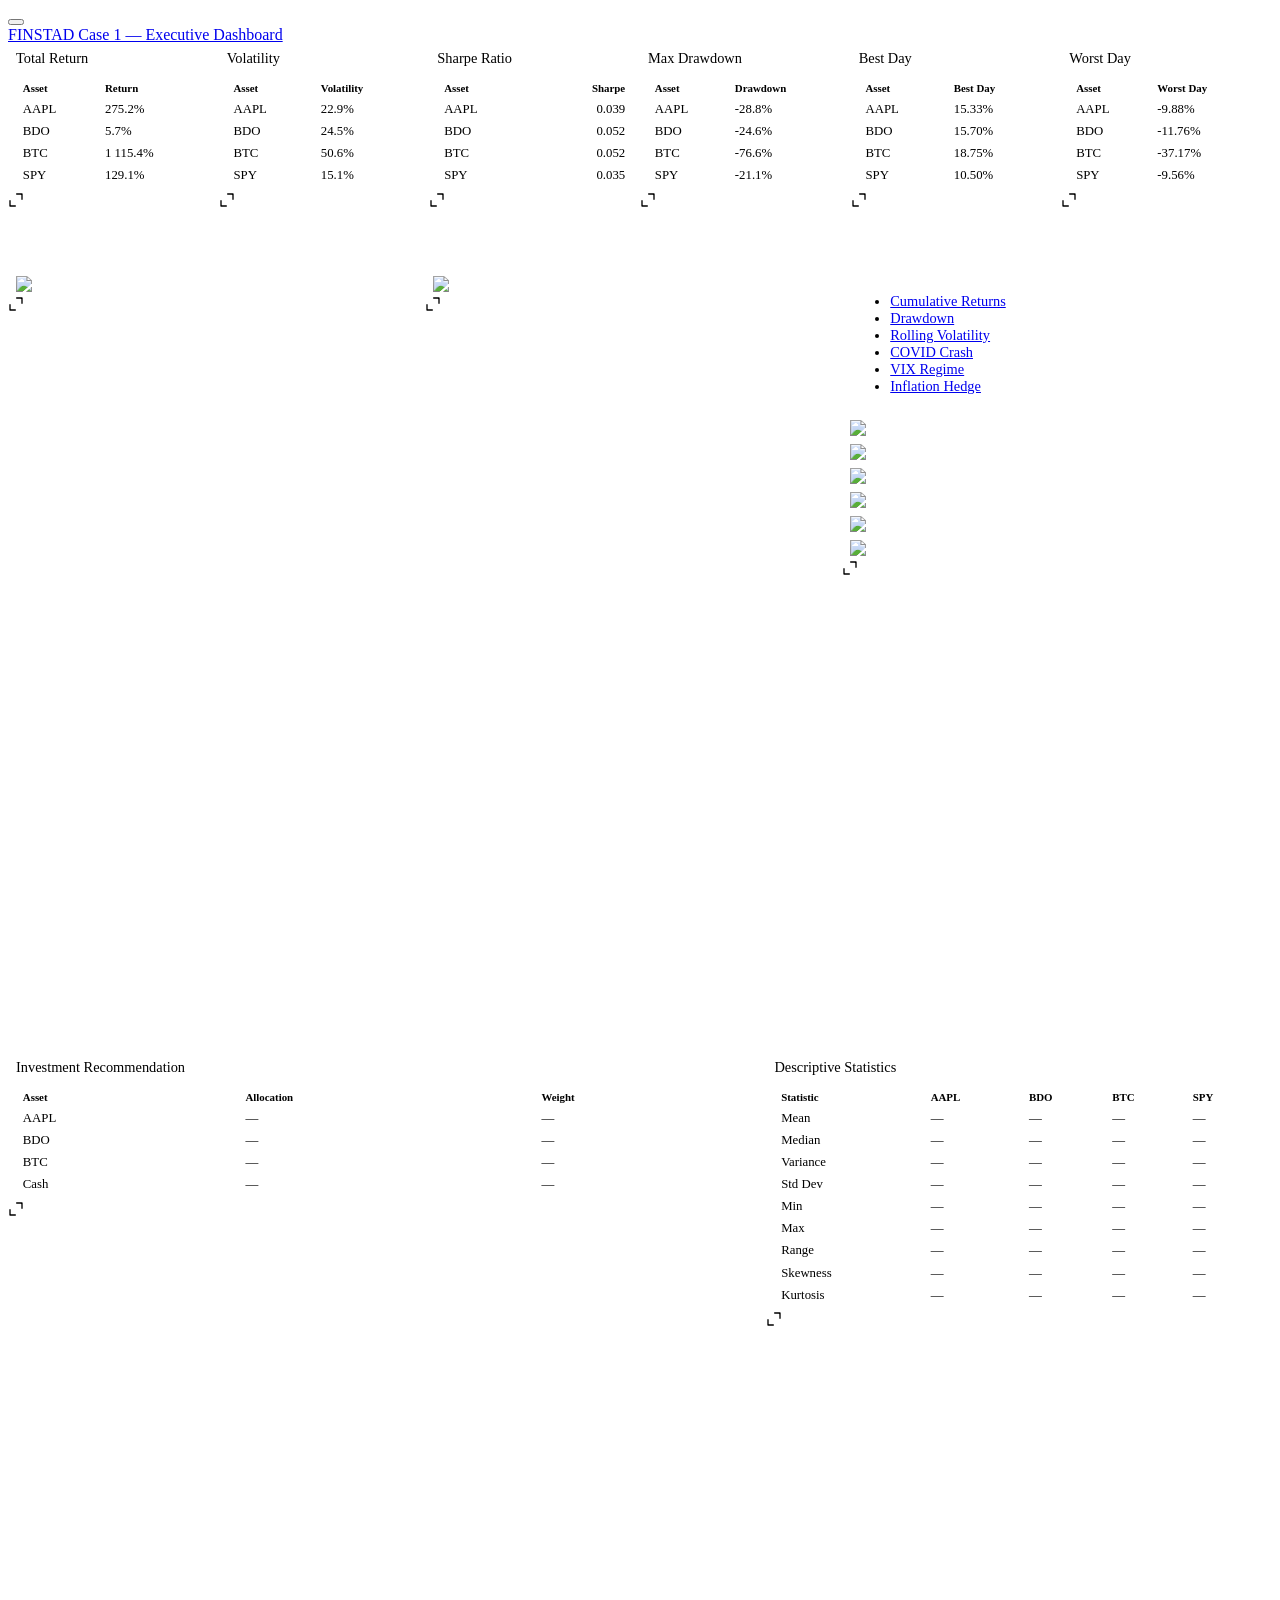
==== commit e0f86f8e: "fix(dashboard): rebalance row heights and spacing for no-scroll layout - Set row heights to 10%/50%/" ====
--- a/edashboard.html
+++ b/edashboard.html
@@ -78,7 +78,7 @@
 </header>
 <div class="page-layout-custom quarto-dashboard-content bslib-gap-spacing html-fill-container bslib-page-fill">  
 
-<div class="bslib-grid-item html-fill-item bslib-grid" data-layout="fill" style="display: grid; grid-template-rows: minmax(3em, 10fr) minmax(3em, 65fr) minmax(3em, 25fr); grid-auto-columns: minmax(0, 1fr);">
+<div class="bslib-grid-item html-fill-item bslib-grid" data-layout="fill" style="display: grid; grid-template-rows: minmax(3em, 10fr) minmax(3em, 50fr) minmax(3em, 40fr); grid-auto-columns: minmax(0, 1fr);">
 <div class="bslib-grid" style="display: grid; grid-template-columns: minmax(3em, 1fr) minmax(3em, 1fr) minmax(3em, 1fr) minmax(3em, 1fr) minmax(3em, 1fr) minmax(3em, 1fr);
 grid-auto-rows: minmax(0, 1fr);">
 <div class="card cell bslib-card html-fill-container" data-title="Total Return" data-bslib-card-init="" data-require-bs-caller="card()" data-full-screen="false">
--- a/styles.css
+++ b/styles.css
@@ -19,7 +19,7 @@
 .card-body {
   padding: 0.25rem 0.5rem !important;
   margin: 0 !important;
-  height: fit-content !important;
+  height: auto !important;
   max-height: none !important;
   flex: 0 0 auto !important;
   flex-grow: 0 !important;
@@ -36,11 +36,12 @@
   height: fit-content !important;
 }
 
-/* Make chart images fill their container completely */
+/* Make chart images fill their container completely
+   flex: 1 1 100% allows stretching in flex parents (KPI cards with display:flex) */
 .cell-output-display {
   height: fit-content !important;
-  flex: 0 0 auto !important;
-  width: 100%;
+  flex: 1 1 100% !important;
+  width: 100% !important;
 }
 
 .card-body img {
@@ -67,8 +68,14 @@
 
 /* Reduce card header size */
 .card-header {
-  padding: 0.4rem 0.75rem;
+  padding: 0.4rem 0.50rem;
   font-size: 0.9em;
+}
+
+/* Stretch tables to full container width */
+.card .table,
+.card .table-sm {
+  width: 100% !important;
 }
 
 /* Compact bottom panel tables */
@@ -90,26 +97,9 @@
    tab button overlap with KPI headers.
    ======================================== */
 .bslib-page-fill > .bslib-grid-item.bslib-grid > .bslib-grid:nth-child(2) .card {
-  margin-top: 40px !important;
+  margin-top: 60px !important;
 }
 
-/* ========================================
-   FIX 2: Give KPI cards a larger minimum height
-   so they act as a clear top banner.
-   Targets card-body in the KPI row (1st child).
-   ======================================== */
 .bslib-page-fill > .bslib-grid-item.bslib-grid > .bslib-grid:first-child .card-body {
-  min-height: 70px !important;
-  display: flex !important;
-  align-items: center !important;
+  min-height: 40px !important;
 }
-
-/* ========================================
-   FIX 3: Shift bottom tables up to close the
-   gap with the charts. No extra margin between
-   the Charts row and Bottom Tables row.
-   ======================================== */
-.bslib-page-fill > .bslib-grid-item.bslib-grid > .bslib-grid:last-child .card {
-  margin-top: 0 !important;
-  margin-bottom: 0 !important;
-}
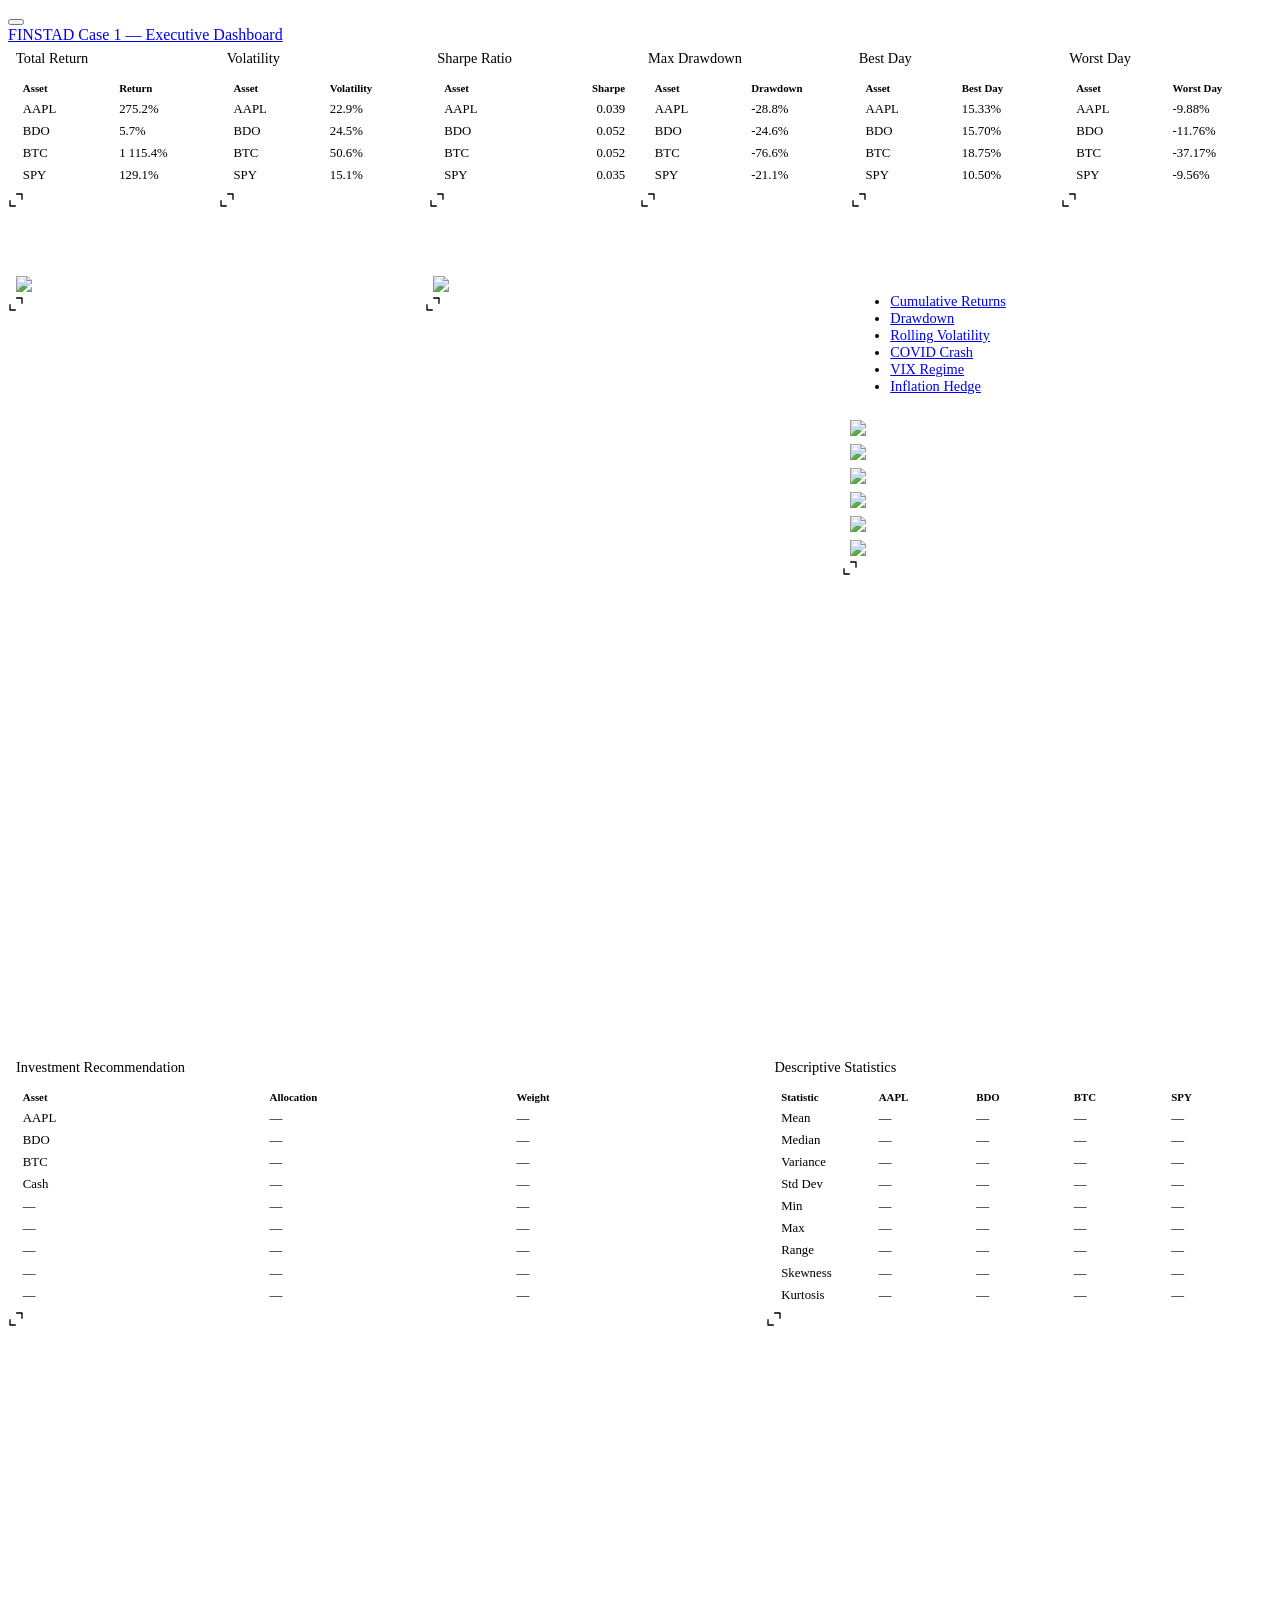
==== commit f18d38b9: "fix(dashboard): match chart column heights, pad recommendation rows, add table-layout fixed - Overri" ====
--- a/edashboard.html
+++ b/edashboard.html
@@ -421,6 +421,31 @@
 </tr>
 <tr class="even">
 <td style="text-align: left;">Cash</td>
+<td style="text-align: left;">—</td>
+<td style="text-align: left;">—</td>
+</tr>
+<tr class="odd">
+<td style="text-align: left;">—</td>
+<td style="text-align: left;">—</td>
+<td style="text-align: left;">—</td>
+</tr>
+<tr class="even">
+<td style="text-align: left;">—</td>
+<td style="text-align: left;">—</td>
+<td style="text-align: left;">—</td>
+</tr>
+<tr class="odd">
+<td style="text-align: left;">—</td>
+<td style="text-align: left;">—</td>
+<td style="text-align: left;">—</td>
+</tr>
+<tr class="even">
+<td style="text-align: left;">—</td>
+<td style="text-align: left;">—</td>
+<td style="text-align: left;">—</td>
+</tr>
+<tr class="odd">
+<td style="text-align: left;">—</td>
 <td style="text-align: left;">—</td>
 <td style="text-align: left;">—</td>
 </tr>
--- a/styles.css
+++ b/styles.css
@@ -76,6 +76,7 @@
 .card .table,
 .card .table-sm {
   width: 100% !important;
+  table-layout: fixed !important;
 }
 
 /* Compact bottom panel tables */
@@ -100,6 +101,11 @@
   margin-top: 60px !important;
 }
 
+/* Make correlation matrix and risk-return cards stretch to match tabset height */
+.bslib-page-fill > .bslib-grid-item.bslib-grid > .bslib-grid:nth-child(2) > .bslib-grid .card {
+  height: 85% !important;
+}
+
 .bslib-page-fill > .bslib-grid-item.bslib-grid > .bslib-grid:first-child .card-body {
   min-height: 40px !important;
 }
